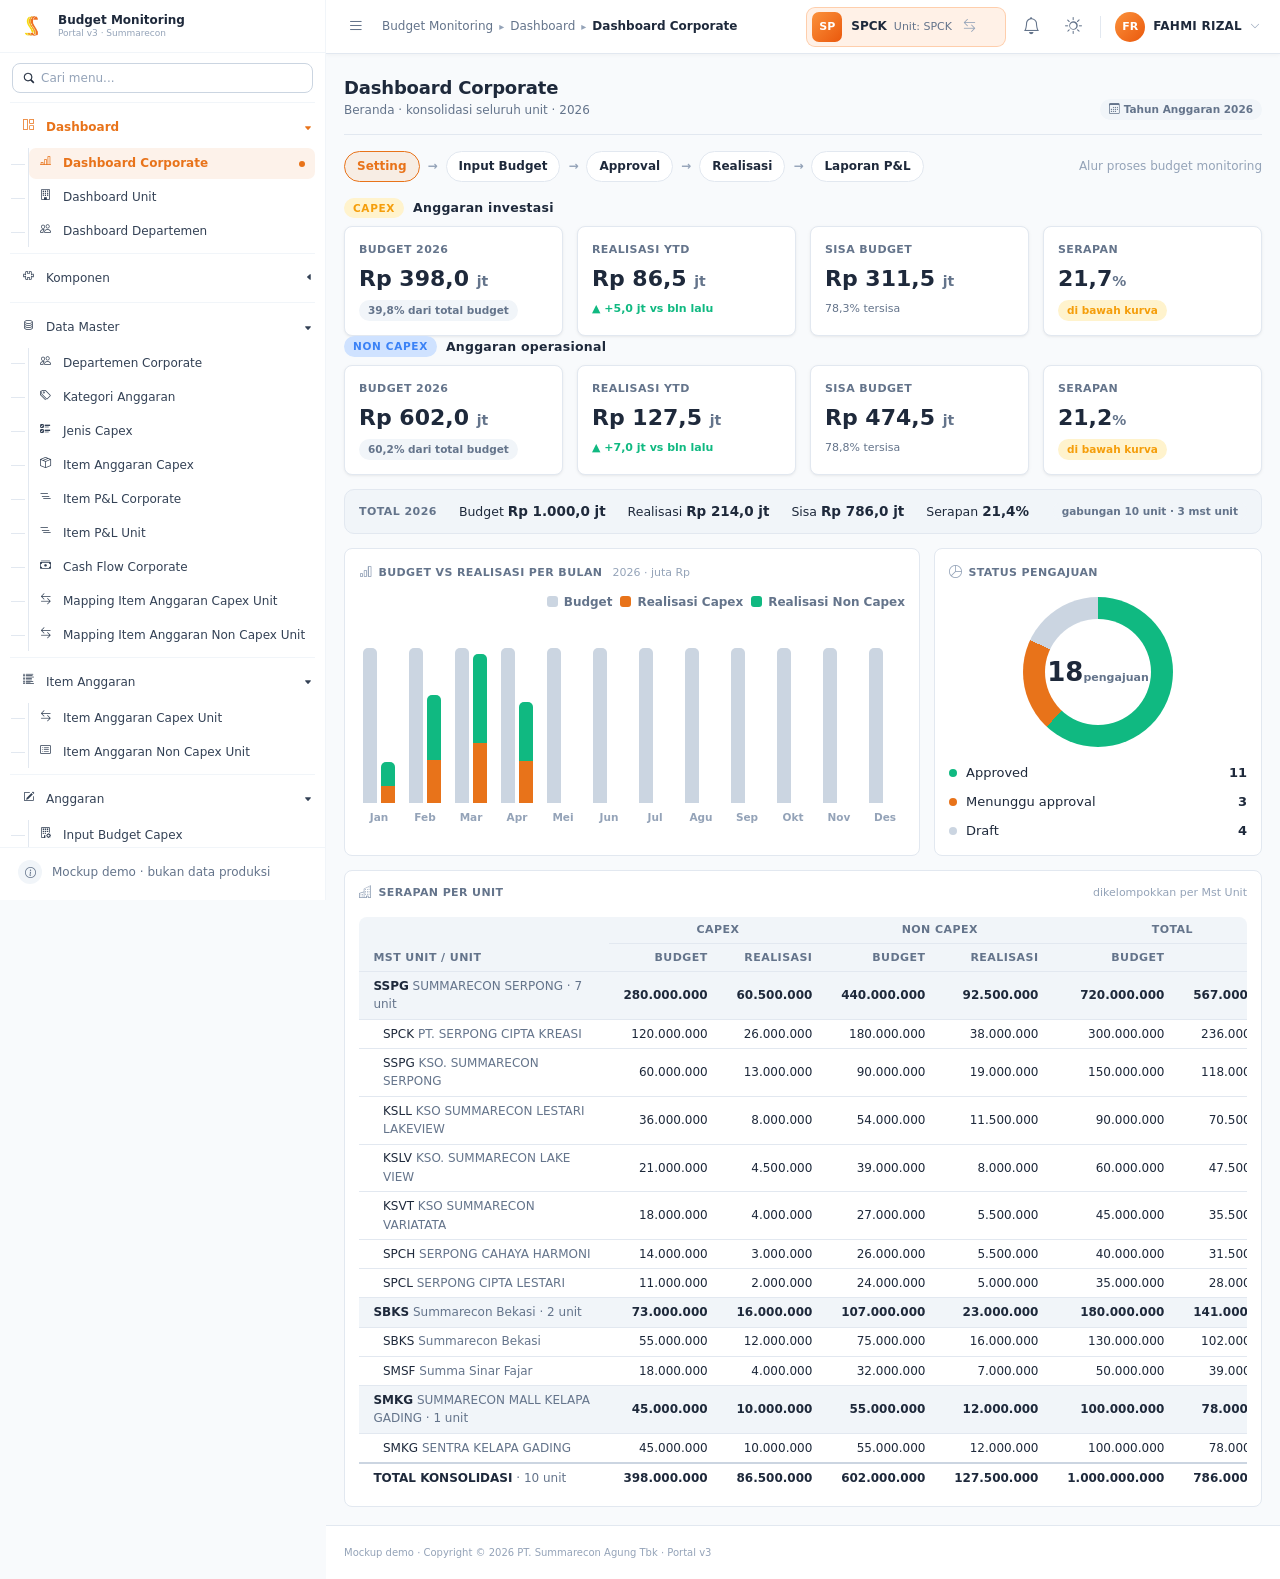
==== index.html @ 16718dda "Dashboard: split budget & realisasi Capex vs Non Capex, hapus kolom Lokasi Ketiga dashboard (Corpora" ====
<!doctype html>
<html lang="id">
<head>
<meta charset="utf-8">
<meta name="viewport" content="width=device-width, initial-scale=1.0">
<meta name="theme-color" content="#E8731A">
<title>Budget Monitoring — Mockup Demo (Portal v3 · Summarecon)</title>
<!-- Design system ASLI Portal v3 (shared-ui-package v2.0.0) — Bootstrap 5 + Bootstrap Icons + Inter, self-hosted -->
<link rel="stylesheet" href="assets/portal-ui/portal-ui.css">
<style>
  /* ============================================================
     CSS khusus mockup — komponen yang TIDAK ada di design system
     (SPA screen-switch, modal form, breadcrumb P&L, dll).
     Semua pakai token shell (t-dash / smra-dash) agar ikut tema light/dark/warm.
     ============================================================ */

  /* SPA screen switching (mockup pakai 1 halaman, DS asli = multi-page) */
  .screen{display:none}
  .screen.active{display:block;animation:mk-fade .22s var(--ease-out)}
  @keyframes mk-fade{from{opacity:0;transform:translateY(4px)}to{opacity:1;transform:none}}
  @media (prefers-reduced-motion:reduce){.screen.active{animation:none}}

  /* scroll container tabel (agar ds-table-head-fixed & overflow-x jalan) */
  .mk-tablewrap{overflow:auto;border-radius:8px}

  /* baris baru di-highlight sesaat setelah +Simpan */
  .mk-row-new{animation:mk-hl 1.6s ease}
  @keyframes mk-hl{0%{background:rgba(232,115,26,.16)}100%{background:transparent}}

  /* kelompok filter di dalam ds-toolbar (label kecil + field) */
  .mk-filter{display:flex;flex-direction:column;gap:3px;min-width:0}
  .mk-filter>label{font-size:10px;font-weight:600;text-transform:uppercase;letter-spacing:.05em;color:var(--t-text-muted)}
  .mk-filter .ds-input{height:34px}
  /* sejajarkan search + filter (label di atas) pada garis bawah + tinggi sama */
  .ds-toolbar{align-items:flex-end}
  .ds-toolbar .ds-toolbar-search .ds-input{height:34px}
  /* form detail (header pengajuan) responsif — jangan overflow, label selalu terlihat */
  .ds-form-stack-4,.ds-form-stack-5{grid-template-columns:repeat(auto-fit,minmax(180px,1fr))}
  /* FIX: DS hardcode `.content-wrapper label{color:#1e293b}` → label tak terbaca saat tema gelap. Paksa ikut --t-text. */
  .content-wrapper.ds-content label{color:var(--t-text)}

  /* combobox searchable (Bulan Realisasi) — dipakai Input Budget & Alokasi */
  .mk-combo{position:relative;min-width:150px}
  .mk-combo-inp{cursor:text}
  .mk-combo-pop{position:fixed;z-index:1200;background:var(--t-surf);border:1px solid var(--t-border-strong);border-radius:8px;box-shadow:var(--shadow-3);padding:4px}
  .mk-combo-opt{padding:6px 10px;border-radius:6px;font-size:12px;color:var(--t-text);cursor:pointer;white-space:nowrap}
  .mk-combo-opt:hover{background:var(--t-surf-2)}
  .mk-combo-opt.sel{color:var(--smra-orange);font-weight:600}
  .mk-combo-opt.bertahap{border-top:1px solid var(--t-border);margin-top:4px;padding-top:8px;color:var(--smra-orange);font-weight:600}
  .mk-combo-opt.dis{color:var(--t-text-faint);cursor:default}
  /* baris detail Bertahap (inline di bawah baris item) */
  .rr-parent>td{background:color-mix(in srgb, var(--t-surf-2) 45%, var(--t-surf))!important;border-top:1px solid var(--t-border)}
  .rr-detail>td{background:var(--t-surf)!important;padding:0}
  .rr-detail-inner{padding:12px 14px 14px 15px;box-shadow:inset 3px 0 0 var(--t-border-strong)}
  .rr-detail-head{display:flex;align-items:center;gap:8px;margin-bottom:8px}
  .rr-detail-head .lbl{font-size:11px;font-weight:700;letter-spacing:.4px;text-transform:uppercase;color:var(--t-text-muted)}
  .rr-detail-head .rr-sum{font-size:12px;color:var(--t-text-muted)}
  .rr-detail-head .rr-sum b{color:var(--t-text);font-variant-numeric:tabular-nums}
  .rr-grid{display:grid;grid-template-columns:repeat(auto-fill,minmax(330px,1fr));gap:8px}
  /* sel bulan: grid tetap (bulan · qty · nilai · hapus) supaya tidak pecah tak beraturan;
     baris ke-2 hanya muncul saat mode "Beberapa jenis…" */
  .rr-cell{display:grid;grid-template-columns:minmax(0,1fr) 52px auto 26px;gap:6px 8px;align-items:center;background:var(--t-surf);border:1px solid var(--t-border);border-radius:8px;padding:7px 9px}
  /* select Jenis per bulan: satu baris penuh di ATAS baris bulan/qty (tanpa label — kolomnya
     sudah bernama Jenis). Warna dibiarkan default supaya seragam dengan select bulan. */
  .rr-cell .rr-jns{grid-column:1 / -1;min-width:0;height:30px;padding:2px 8px;font-size:11.5px}
  .rr-cell .rr-bln{min-width:0;height:32px;padding:2px 8px}
  .rr-cell .rr-qty{height:32px;text-align:right;padding:2px 6px;font-variant-numeric:tabular-nums}
  .rr-cell .rr-nilai{min-width:104px;text-align:right;font-size:12px;color:var(--t-text);font-variant-numeric:tabular-nums;white-space:nowrap}
  .rr-cell .rr-del{width:26px;height:26px;color:var(--t-text-faint);justify-self:end}
  .rr-cell .rr-del:hover{color:var(--t-danger)}

  /* select selebar-isi di toolbar: beri ruang utk caret agar tak menimpa teks */
  .ds-toolbar select.ds-input[style*="width:auto"]{padding-right:32px}

  /* input error state */
  .ds-input.is-error{border-color:var(--t-danger);background:var(--t-danger-bg)}

  /* Breadcrumb pemetaan P&L (L1 › L2 › L3 › L4 · Status) — lebar level dikunci agar sejajar antar baris */
  /* L4 dapat sisa lebar karena namanya paling panjang; teks penuh tetap di tooltip baris */
  .plmap{display:grid;grid-template-columns:186px 164px 146px minmax(0,1fr);font-size:11.5px;line-height:1.3;align-items:center;white-space:nowrap}
  .plmap>span{padding-right:12px;position:relative;overflow:hidden;text-overflow:ellipsis}
  .plmap>span.l1{color:var(--smra-orange);font-weight:700}
  .plmap>span.sep,.plmap>span.st{padding-left:14px}
  .plmap>span.sep::before{content:"\203A";position:absolute;left:2px;color:var(--t-text-faint)}
  .plmap>span.st::before{content:"\B7";position:absolute;left:5px;color:var(--t-text-faint)}
  .plmap .na{color:var(--t-text-faint)}

  /* Pemetaan P&L versi KOMPAK 1 baris (L1 dan L4 saja; rantai penuh di tooltip).
     Dipakai tabel Item Anggaran Non Capex agar 2 kolom pemetaan tidak makan lebar. */
  .plmap2{display:grid;grid-template-columns:138px 9px minmax(0,1fr);column-gap:4px;align-items:baseline;font-size:11.5px;line-height:1.35;white-space:nowrap}
  .plmap2 .l1{color:var(--smra-orange);font-weight:700;overflow:hidden;text-overflow:ellipsis}
  .plmap2 .ar{color:var(--t-text-faint)}
  .plmap2 .l4{display:flex;align-items:baseline;gap:6px;min-width:0}
  .plmap2 .l4 .t{overflow:hidden;text-overflow:ellipsis}
  .plmap2 .ns{flex:0 0 auto;font-size:10px;color:var(--t-text-faint);border:1px solid var(--t-border);border-radius:5px;padding:0 4px}
  .plmap2.plmap2-none{color:var(--t-text-faint);font-style:italic}
  .mk-unmapped{color:var(--t-text-faint);font-style:italic;font-size:11.5px}

  /* Sel 1 baris: potong dengan ellipsis, teks penuh di tooltip (tabel table-layout:fixed) */
  .mk-fixed{table-layout:fixed}
  .mk-1line{display:block;overflow:hidden;text-overflow:ellipsis;white-space:nowrap}

  /* Baris bm_budget_plan yang sudah diganti Addition: redup + dicoret, tidak dijumlahkan */
  .mk-super>td{opacity:.5;text-decoration:line-through;text-decoration-color:var(--t-text-faint)}
  .mk-super>td .ds-badge{text-decoration:none}
  .mk-chk{display:inline-flex;align-items:center;gap:7px;font-size:12px;color:var(--t-text);cursor:pointer}
  .mk-chk input{accent-color:var(--smra-orange);width:14px;height:14px;cursor:pointer}
  .mk-addbadge{display:inline-flex;align-items:center;gap:4px;font-size:10px;font-weight:700;letter-spacing:.03em;
    background:color-mix(in srgb,var(--smra-orange) 16%,transparent);color:var(--smra-orange);
    padding:1px 6px;border-radius:999px;margin-left:6px;vertical-align:middle}

  /* Catatan: pola master–detail (baris induk bisa dibuka) pernah dipakai di layar
     Item Anggaran Capex/Non Capex Unit, lalu DIBATALKAN 2026-08-06 — kd_unit sekarang
     dipilih di header (mengikuti session aktif) dan tabelnya kembali datar. */

  /* ---------- Modal form (mekanisme .open sederhana, tampilan DS) ---------- */
  .mk-ov{position:fixed;inset:0;background:rgba(0,0,0,.45);z-index:var(--z-modal,1000);display:none;align-items:flex-start;justify-content:center;padding:34px 20px;overflow-y:auto;animation:mk-ovf .18s var(--ease-out)}
  .mk-ov.open{display:flex}
  @keyframes mk-ovf{from{opacity:0}to{opacity:1}}
  .mk-modal{background:var(--t-surf);border:1px solid var(--t-border);border-radius:12px;box-shadow:var(--shadow-4);width:100%;max-width:660px;animation:mk-pop .2s var(--ease-out)}
  @keyframes mk-pop{from{opacity:0;transform:translateY(-8px) scale(.99)}to{opacity:1;transform:none}}
  @media (prefers-reduced-motion:reduce){.mk-ov,.mk-modal{animation:none}}
  .mk-modal-h{display:flex;align-items:center;padding:14px 18px;border-bottom:1px solid var(--t-border)}
  .mk-modal-h h3{font-size:15px;font-weight:700;color:var(--t-text);margin:0}
  .mk-modal-x{margin-left:auto;border:none;background:var(--t-surf-2);width:30px;height:30px;border-radius:8px;color:var(--t-text-muted);font-size:14px;cursor:pointer;display:inline-flex;align-items:center;justify-content:center}
  .mk-modal-x:hover{color:var(--t-danger);background:var(--t-danger-bg)}
  .mk-modal-b{padding:18px}
  .mk-modal-f{display:flex;justify-content:flex-end;gap:10px;padding:12px 18px;border-top:1px solid var(--t-border);background:var(--t-surf-2);border-radius:0 0 12px 12px}

  /* panel pemetaan P&L di dalam modal — tint tipis (bukan slab krem), 2 kolom */
  .mk-panel{margin-top:14px;background:color-mix(in srgb, var(--t-surf-2) 45%, var(--t-surf));border:1px solid var(--t-border);border-radius:10px;padding:0 0 13px}
  .mk-panel-t{display:flex;align-items:baseline;gap:8px;flex-wrap:wrap;padding:8px 13px;margin-bottom:10px;border-bottom:1px solid var(--t-border)}
  .mk-panel-t b{font-size:12px;font-weight:700;color:var(--t-text)}
  .mk-panel-t span{font-size:11px;color:var(--t-text-muted);font-weight:400}
  .mk-panel-t .u{font-size:11px;font-weight:700;color:var(--smra-orange)}
  .mk-panel-t .mk-panel-r{margin-left:auto;font-size:11px;font-weight:400;color:var(--t-text-muted);white-space:nowrap}
  .mk-panel-t .mk-panel-r b{color:var(--t-text);font-weight:700}
  .mk-modal-b>.mk-panel:first-child{margin-top:0}
  /* tiap level 1 baris penuh & lebar sama (permintaan user 2026-08-03) */
  .mk-fcol{display:grid;grid-template-columns:minmax(0,1fr);gap:9px;padding:0 13px}
  .mk-fcol>.wide{grid-column:1 / -1}
  /* modal Item Non Capex Unit: 2 panel bersebelahan supaya tidak terlalu tinggi */
  .mk-panels2{display:grid;grid-template-columns:repeat(2,minmax(0,1fr));gap:12px;align-items:start}
  .mk-panels2>.mk-panel{margin-top:0}
  .mk-fcol .ds-input:disabled{opacity:.5;cursor:not-allowed}
  /* pratinjau kombinasi yang terpilih */
  .mk-note{grid-column:1 / -1;font-size:11.5px;line-height:1.5;color:var(--t-text-muted);background:var(--t-surf-2);border:1px solid var(--t-border);border-radius:8px;padding:8px 10px;display:flex;gap:7px;align-items:flex-start}
  .mk-note i{color:var(--smra-orange);margin-top:1px}
  .mk-prev{grid-column:1 / -1;margin-top:2px;padding:7px 10px;border-radius:8px;background:var(--t-surf);border:1px solid var(--t-border);font-size:11.5px;line-height:1.45;color:var(--t-text)}
  .mk-prev .l1{color:var(--smra-orange);font-weight:700}
  .mk-prev .ar,.mk-prev .na{color:var(--t-text-faint)}
  .mk-prev .l4{font-weight:600}
  .mk-prev.none{color:var(--t-text-faint);font-style:italic}

  /* ---------- helper util (token-based, ikut tema) ---------- */
  .mk-r{text-align:right}
  .mk-c{text-align:center}
  .mk-num{font-variant-numeric:tabular-nums}
  .mk-muted{color:var(--t-text-muted)}
  .mk-faint{color:var(--t-text-faint)}
  .mk-eyebrow{font-size:11px;font-weight:700;letter-spacing:.09em;text-transform:uppercase;color:var(--t-text-faint)}
  .mk-code{font-family:var(--font-mono);font-size:12px;color:var(--t-text-muted);background:var(--t-surf-2);padding:1px 6px;border-radius:6px;white-space:nowrap}
  .mk-clickrow{cursor:pointer}
  .mk-selrow>td{background:rgba(232,115,26,.08) !important}
  /* tombol hapus per baris */
  th.mk-aksi{text-align:center}
  td.mk-delcell{text-align:center;white-space:nowrap}
  .mk-del{width:28px;height:28px;color:var(--t-text-muted)}
  .mk-del:hover{color:var(--t-danger) !important;background:var(--t-danger-bg) !important}
  .mk-vpos{color:var(--t-success);font-weight:650}
  .mk-vneg{color:var(--t-danger);font-weight:650}
  .mk-stack{display:flex;flex-direction:column;gap:12px}

  /* section header dengan aksi di kanan (varian ds-section-title) */
  .mk-sec-head{display:flex;align-items:center;gap:10px;flex-wrap:wrap;margin-bottom:14px}
  .mk-sec-head .mk-sec-label{display:flex;align-items:center;gap:6px;font-size:11px;font-weight:600;letter-spacing:.4px;text-transform:uppercase;color:var(--t-text-muted)}
  .mk-sec-head .mk-sec-label > .bi{font-size:13px;color:var(--t-text-faint)}
  .mk-sec-head .mk-sec-meta{font-size:11px;color:var(--t-text-faint)}
  .mk-sec-head .mk-sec-actions{margin-left:auto;display:flex;gap:8px;align-items:center}

  /* KPI grid pakai ds-stat-card */
  .mk-kpis{display:grid;grid-template-columns:repeat(4,1fr);gap:14px}
  /* caption di atas tiap baris KPI (Capex / Non Capex) */
  .mk-kpi-cap{display:flex;align-items:center;gap:9px;margin:0 0 8px;font-size:11px;letter-spacing:.06em;text-transform:uppercase;color:var(--t-text-muted)}
  .mk-kpi-cap .t{font-weight:700;letter-spacing:.02em;text-transform:none;font-size:12.5px;color:var(--t-text)}
  /* strip TOTAL di bawah dua baris KPI */
  .mk-tot-strip{display:flex;flex-wrap:wrap;align-items:center;gap:6px 22px;margin-top:14px;padding:11px 14px;border:1px solid var(--t-border);border-radius:10px;background:var(--t-surf-2);font-size:12.5px}
  .mk-tot-strip .lb{font-weight:700;letter-spacing:.04em;text-transform:uppercase;font-size:11px;color:var(--t-text-muted)}
  .mk-tot-strip .v{font-variant-numeric:tabular-nums}
  .mk-tot-strip .v b{font-size:13.5px}
  .mk-tot-strip .sp{margin-left:auto}
  @media (max-width:1180px){.mk-kpis{grid-template-columns:repeat(2,1fr)}}
  .mk-grid2{display:grid;grid-template-columns:1.6fr 1fr;gap:14px;margin-top:14px}
  @media (max-width:1100px){.mk-grid2{grid-template-columns:1fr}}

  /* proses flow (pill) */
  .mk-flow{display:flex;align-items:center;gap:8px;flex-wrap:wrap;font-size:12px;color:var(--t-text-muted)}
  .mk-flow .n{background:var(--t-surf);border:1px solid var(--t-border);padding:5px 12px;border-radius:999px;font-weight:600;color:var(--t-text)}
  .mk-flow .n.on{background:rgba(232,115,26,.10);border-color:var(--smra-orange);color:var(--smra-orange)}
  .mk-flow .ar{color:var(--t-text-faint);font-weight:800}

  /* bar chart */
  .mk-chart{display:flex;align-items:flex-end;gap:14px;height:200px;padding:10px 4px 0}
  .mk-col{flex:1;display:flex;flex-direction:column;align-items:center;gap:6px;height:100%;justify-content:flex-end}
  .mk-col .stack{display:flex;align-items:flex-end;gap:4px;height:100%;width:100%;justify-content:center}
  .mk-col .b1,.mk-col .rs{width:14px;border-radius:5px 5px 0 0}
  .mk-col .b1{background:var(--t-border-strong)}
  /* batang realisasi = 1 batang bertumpuk: Capex di bawah, Non Capex di atas */
  .mk-col .rs{display:flex;flex-direction:column;justify-content:flex-end;overflow:hidden}
  .mk-col .rs .b2,.mk-col .rs .b3{width:100%;border-radius:0}
  .mk-col .rs .b2{background:var(--smra-orange)}
  .mk-col .rs .b3{background:var(--t-success)}
  .mk-col .xl{font-size:10.5px;color:var(--t-text-faint);font-weight:600}
  .mk-legend{display:flex;gap:18px;align-items:center;font-size:12px;color:var(--t-text-muted);font-weight:600}
  .mk-legend i{width:11px;height:11px;border-radius:3px;display:inline-block;margin-right:6px;vertical-align:-1px}

  /* donut */
  .mk-donut{width:150px;height:150px;border-radius:50%;display:grid;place-items:center;position:relative}
  .mk-donut::after{content:"";position:absolute;inset:22px;background:var(--t-surf);border-radius:50%}
  .mk-donut .dc{position:relative;z-index:1;text-align:center}
  .mk-donut .dc b{font-size:26px;font-weight:800;color:var(--t-text)}
  .mk-donut .dc span{font-size:11px;color:var(--t-text-muted);font-weight:600}
  .mk-dot{width:8px;height:8px;border-radius:50%;display:inline-block}

  /* progress serapan */
  .mk-bar{height:8px;border-radius:6px;background:var(--t-surf-2);overflow:hidden;min-width:90px;flex:1}
  .mk-bar>i{display:block;height:100%;border-radius:6px}
  .mk-barwrap{display:flex;align-items:center;gap:9px}
  .mk-barwrap .pct{font-size:12px;font-weight:700;min-width:44px;text-align:right;font-variant-numeric:tabular-nums}

  /* tabel Laporan P&L (hierarki) */
  .mk-pl{width:100%;border-collapse:collapse;font-size:13px;color:var(--t-text)}
  .mk-pl th{font-size:11px;text-transform:uppercase;letter-spacing:.04em;color:var(--t-text-muted);font-weight:600;padding:9px 14px;border-bottom:2px solid var(--t-border-strong);white-space:nowrap;text-align:left}
  .mk-pl th.mk-r{text-align:right}
  .mk-pl td{padding:8px 14px;border-bottom:1px solid var(--t-border)}
  .mk-pl td.mk-r{text-align:right;font-variant-numeric:tabular-nums}
  .mk-pl tr.lvl1>td{font-weight:800;background:var(--t-surf-2)}
  .mk-pl tr.lvl2>td:first-child{padding-left:30px;font-weight:650}
  .mk-pl tr.lvl3>td:first-child{padding-left:48px;color:var(--t-text-muted)}
  .mk-pl tr.sub>td{font-weight:800;border-top:2px solid var(--t-border-strong);border-bottom:2px solid var(--t-border-strong)}
  .mk-pl tr.grand>td{font-weight:800;background:rgba(232,115,26,.10);color:var(--smra-orange);border-bottom:none}
  .mk-pl tr.rev td{color:var(--t-text-faint)}
  .mk-pl .vpos{color:var(--t-success);font-weight:650}
  .mk-pl .vneg{color:var(--t-danger);font-weight:650}

  /* detail header stats (kartu kontrol) */
  .mk-hstats{margin-left:auto;display:flex;gap:20px;align-items:center;flex-wrap:wrap}
  .mk-hstats .v{font-weight:800;font-variant-numeric:tabular-nums}
</style>
</head>
<body>
<div class="wrapper" id="smra-wrapper">
  <!-- Terapkan tema tersimpan + buka sidebar (demo) sebelum paint -->
  <script>
    (function(){
      var t=localStorage.getItem('smra-theme');
      if(t&&t!=='light'){document.getElementById('smra-wrapper').classList.add(t);document.body.classList.add(t);}
      // demo: mulai dengan sidebar terbuka di desktop
      localStorage.setItem('portal_ui_sidebar_collapsed','0');
    })();
  </script>

  <!-- ============ SIDEBAR (struktur .main-sidebar asli) ============ -->
  <aside class="main-sidebar">
    <a href="#" class="sidebar-brand" onclick="return false">
      <div class="brand-logo-wrap">
        <img src="assets/portal-ui/summarecon.png" alt="Summarecon" style="width:24px;height:24px;object-fit:contain">
      </div>
      <div class="brand-label">
        <div class="brand-name">Budget Monitoring</div>
        <div class="brand-tagline">Portal v3 · Summarecon</div>
      </div>
    </a>

    <div class="sidebar-search">
      <div class="sidebar-search-box">
        <i class="bi bi-search"></i>
        <input type="search" class="sidebar-search-input" id="sidebarSearchInput" placeholder="Cari menu...">
      </div>
    </div>

    <div class="sidebar-nav-wrap">
      <nav>
        <ul class="nav nav-sidebar flex-column" id="sidebarNav">
          <li class="nav-item has-treeview menu-open">
            <a href="#" class="nav-link"><i class="bi bi-grid-1x2 nav-icon"></i><p>Dashboard<i class="right bi bi-caret-left-fill"></i></p></a>
            <ul class="nav nav-treeview">
              <li class="nav-item"><a href="#" class="nav-link active" data-s="dash-mgmt"><i class="bi bi-bar-chart-line nav-icon"></i><p>Dashboard Corporate</p></a></li>
              <li class="nav-item"><a href="#" class="nav-link" data-s="dash-unit"><i class="bi bi-building nav-icon"></i><p>Dashboard Unit</p></a></li>
              <li class="nav-item"><a href="#" class="nav-link" data-s="dash-dept"><i class="bi bi-people nav-icon"></i><p>Dashboard Departemen</p></a></li>
            </ul>
          </li>

          <!-- Komponen sengaja TIDAK menu-open (permintaan user) — grup lain tetap terbuka -->
          <li class="nav-item has-treeview">
            <a href="#" class="nav-link"><i class="bi bi-puzzle nav-icon"></i><p>Komponen<i class="right bi bi-caret-left-fill"></i></p></a>
            <ul class="nav nav-treeview">
              <li class="nav-item"><a href="#" class="nav-link" data-s="master-pl"><i class="bi bi-diagram-3 nav-icon"></i><p>Item P&amp;L Corporate</p></a></li>
              <li class="nav-item"><a href="#" class="nav-link" data-s="master-pl-unit"><i class="bi bi-diagram-3 nav-icon"></i><p>Item P&amp;L Unit</p></a></li>
              <li class="nav-item"><a href="#" class="nav-link" data-s="cf-mst"><i class="bi bi-diagram-2 nav-icon"></i><p>Cash Flow Corporate</p></a></li>
              <li class="nav-item"><a href="#" class="nav-link" data-s="mst-cx-unit"><i class="bi bi-diagram-3 nav-icon"></i><p>Item Capex Unit</p></a></li>
              <li class="nav-item"><a href="#" class="nav-link" data-s="mst-nc-unit"><i class="bi bi-diagram-3 nav-icon"></i><p>Item Non Capex Unit</p></a></li>
            </ul>
          </li>

          <li class="nav-item has-treeview menu-open">
            <a href="#" class="nav-link"><i class="bi bi-database nav-icon"></i><p>Data Master<i class="right bi bi-caret-left-fill"></i></p></a>
            <ul class="nav nav-treeview">
              <li class="nav-item"><a href="#" class="nav-link" data-s="dept"><i class="bi bi-people nav-icon"></i><p>Departemen Corporate</p></a></li>
              <li class="nav-item"><a href="#" class="nav-link" data-s="kategori"><i class="bi bi-tags nav-icon"></i><p>Kategori Anggaran</p></a></li>
              <li class="nav-item"><a href="#" class="nav-link" data-s="jenis"><i class="bi bi-ui-checks nav-icon"></i><p>Jenis Capex</p></a></li>
              <li class="nav-item"><a href="#" class="nav-link" data-s="item-capex"><i class="bi bi-box-seam nav-icon"></i><p>Item Anggaran Capex</p></a></li>
              <li class="nav-item"><a href="#" class="nav-link" data-s="item-pl"><i class="bi bi-list-nested nav-icon"></i><p>Item P&amp;L Corporate</p></a></li>
              <li class="nav-item"><a href="#" class="nav-link" data-s="item-pl-unit"><i class="bi bi-list-nested nav-icon"></i><p>Item P&amp;L Unit</p></a></li>
              <li class="nav-item"><a href="#" class="nav-link" data-s="cf"><i class="bi bi-cash-stack nav-icon"></i><p>Cash Flow Corporate</p></a></li>
              <li class="nav-item"><a href="#" class="nav-link" data-s="map-cx-unit"><i class="bi bi-arrow-left-right nav-icon"></i><p>Mapping Item Anggaran Capex Unit</p></a></li>
              <li class="nav-item"><a href="#" class="nav-link" data-s="map-nc-unit"><i class="bi bi-arrow-left-right nav-icon"></i><p>Mapping Item Anggaran Non Capex Unit</p></a></li>
            </ul>
          </li>

          <li class="nav-item has-treeview menu-open">
            <a href="#" class="nav-link"><i class="bi bi-list-columns-reverse nav-icon"></i><p>Item Anggaran<i class="right bi bi-caret-left-fill"></i></p></a>
            <ul class="nav nav-treeview">
              <li class="nav-item"><a href="#" class="nav-link" data-s="cfx-map"><i class="bi bi-arrow-left-right nav-icon"></i><p>Item Anggaran Capex Unit</p></a></li>
              <li class="nav-item"><a href="#" class="nav-link" data-s="item-noncapex"><i class="bi bi-card-list nav-icon"></i><p>Item Anggaran Non Capex Unit</p></a></li>
            </ul>
          </li>

          <li class="nav-item has-treeview menu-open">
            <a href="#" class="nav-link"><i class="bi bi-pencil-square nav-icon"></i><p>Anggaran<i class="right bi bi-caret-left-fill"></i></p></a>
            <ul class="nav nav-treeview">
              <li class="nav-item"><a href="#" class="nav-link" data-s="input-cx"><i class="bi bi-building-gear nav-icon"></i><p>Input Budget Capex</p></a></li>
              <li class="nav-item"><a href="#" class="nav-link" data-s="input"><i class="bi bi-file-earmark-text nav-icon"></i><p>Input Budget Non Capex</p></a></li>
              <li class="nav-item"><a href="#" class="nav-link" data-s="addition"><i class="bi bi-cash-coin nav-icon"></i><p>Addition Budget</p></a></li>
              <li class="nav-item"><a href="#" class="nav-link" data-s="revisi"><i class="bi bi-pencil-square nav-icon"></i><p>Revisi Budget</p></a></li>
              <li class="nav-item"><a href="#" class="nav-link" data-s="alokasi"><i class="bi bi-diagram-2 nav-icon"></i><p>Alokasi Budget</p></a></li>
              <li class="nav-item"><a href="#" class="nav-link" data-s="approval-alk"><i class="bi bi-check2-circle nav-icon"></i><p>Approval Alokasi Budget</p></a></li>
              <li class="nav-item"><a href="#" class="nav-link" data-s="approval-dept"><i class="bi bi-check2-square nav-icon"></i><p>Approval Budget Departemen</p></a></li>
              <li class="nav-item"><a href="#" class="nav-link" data-s="approval-faunit"><i class="bi bi-check2-square nav-icon"></i><p>Approval Budget Finance Unit</p></a></li>
              <li class="nav-item"><a href="#" class="nav-link" data-s="approval-facorp"><i class="bi bi-check2-square nav-icon"></i><p>Approval Budget Finance CO</p></a></li>
            </ul>
          </li>

          <li class="nav-item has-treeview menu-open">
            <a href="#" class="nav-link"><i class="bi bi-clipboard-check nav-icon"></i><p>Realisasi<i class="right bi bi-caret-left-fill"></i></p></a>
            <ul class="nav nav-treeview">
              <li class="nav-item"><a href="#" class="nav-link" data-s="kartu-budget"><i class="bi bi-card-checklist nav-icon"></i><p>Kartu Kontrol Budget</p></a></li>
              <li class="nav-item"><a href="#" class="nav-link" data-s="kartu-alk"><i class="bi bi-card-list nav-icon"></i><p>Kartu Kontrol Alokasi</p></a></li>
            </ul>
          </li>

          <li class="nav-item has-treeview menu-open">
            <a href="#" class="nav-link"><i class="bi bi-bar-chart nav-icon"></i><p>Laporan<i class="right bi bi-caret-left-fill"></i></p></a>
            <ul class="nav nav-treeview">
              <li class="nav-item"><a href="#" class="nav-link" data-s="pl-unit"><i class="bi bi-file-bar-graph nav-icon"></i><p>P&amp;L per Unit</p></a></li>
              <li class="nav-item"><a href="#" class="nav-link" data-s="pl-lokasi"><i class="bi bi-geo-alt nav-icon"></i><p>P&amp;L per Lokasi</p></a></li>
              <li class="nav-item"><a href="#" class="nav-link" data-s="pl-konsol"><i class="bi bi-collection nav-icon"></i><p>P&amp;L Konsolidasi</p></a></li>
            </ul>
          </li>
        </ul>
      </nav>
    </div>

    <div class="sidebar-bottom">
      <a href="#" class="nav-link" onclick="return false" title="Mockup demo"><i class="bi bi-info-circle nav-icon"></i><p>Mockup demo · bukan data produksi</p></a>
    </div>
  </aside>

  <div id="smra-sidebar-backdrop"></div>

  <div class="content-wrapper-offset">
    <!-- ============ HEADER (struktur .main-header asli) ============ -->
    <nav class="main-header">
      <div class="header-left">
        <button class="btn-icon" id="sidebarToggle" type="button" aria-label="Toggle sidebar"><i class="bi bi-list"></i></button>
        <div class="crumb">
          <a href="#" onclick="return false">Budget Monitoring</a>
          <span class="crumb-sep">▸</span>
          <span id="crumbGrup">Dashboard</span>
          <span class="crumb-sep" id="crumbGrupSep">▸</span>
          <b id="crumbCur">Dashboard Corporate</b>
        </div>
      </div>

      <div class="header-right">
        <a id="unit-pill" class="unit-picker" href="#" onclick="return false" aria-label="Ganti Unit">
          <span class="unit-pill-icon">SP</span>
          <span class="unit-pill-content">
            <span class="unit-pill-title">SPCK</span>
            <span class="unit-pill-subtitle">Unit: SPCK</span>
          </span>
          <span class="unit-pill-switch"><i class="bi bi-arrow-left-right"></i></span>
        </a>

        <button class="btn-icon" id="notifToggle" type="button" aria-label="Notifikasi"><i class="bi bi-bell"></i></button>

        <div class="theme-toggle-wrap">
          <button class="btn-icon" id="themeToggle" type="button" title="Ganti tema" aria-label="Ganti tema"><i class="bi bi-moon-stars" id="themeIcon"></i></button>
          <div class="theme-picker" id="themePicker">
            <button class="theme-option" type="button" data-theme="light"><span class="theme-swatch theme-swatch-light"></span><span>Light</span><i class="bi bi-check2 theme-check"></i></button>
            <button class="theme-option" type="button" data-theme="dark"><span class="theme-swatch theme-swatch-dark"></span><span>Dark</span><i class="bi bi-check2 theme-check"></i></button>
            <button class="theme-option" type="button" data-theme="warm"><span class="theme-swatch theme-swatch-warm"></span><span>Warm</span><i class="bi bi-check2 theme-check"></i></button>
          </div>
        </div>

        <div class="header-divider"></div>

        <div class="user-avatar-wrap" id="userMenuTrigger" role="button" tabindex="0" aria-haspopup="true">
          <div class="user-avatar">FR</div>
          <span class="user-name">Fahmi Rizal</span>
          <i class="bi bi-chevron-down user-caret"></i>
          <div class="user-menu-dropdown" id="userMenuDropdown" hidden>
            <div class="user-menu-header">
              <div class="user-avatar user-avatar-lg">FR</div>
              <div class="user-info"><div class="user-fullname">Fahmi Rizal</div><div class="user-role">SPCK · FA Unit</div></div>
            </div>
            <div class="user-menu-body">
              <a class="user-menu-item" href="#" onclick="return false"><i class="bi bi-person"></i><span>Profil saya</span></a>
              <a class="user-menu-item" href="#" onclick="return false"><i class="bi bi-key"></i><span>Ubah Password</span></a>
              <a class="user-menu-item" href="#" onclick="return false"><i class="bi bi-question-circle"></i><span>Bantuan</span></a>
              <div class="user-menu-divider"></div>
              <a class="user-menu-item danger" href="#" onclick="return false"><i class="bi bi-box-arrow-right"></i><span>Keluar</span></a>
            </div>
          </div>
        </div>
      </div>
    </nav>

    <!-- ============ CONTENT ============ -->
    <div class="content-wrapper ds-content">

      <!-- ================= DASHBOARD MANAGEMENT ================= -->
      <section class="screen active" id="s-dash-mgmt">
        <div class="ds-page-header">
          <div class="ds-page-title">
            <h1>Dashboard Corporate</h1>
            <div class="ds-page-subtitle">Beranda · konsolidasi seluruh unit · 2026</div>
          </div>
          <div class="ds-page-actions">
            <span class="ds-badge ds-badge-neutral"><i class="bi bi-calendar3"></i> Tahun Anggaran 2026</span>
          </div>
        </div>

        <div class="mk-flow" style="margin-bottom:16px">
          <span class="n on">Setting</span><span class="ar">→</span>
          <span class="n">Input Budget</span><span class="ar">→</span>
          <span class="n">Approval</span><span class="ar">→</span>
          <span class="n">Realisasi</span><span class="ar">→</span>
          <span class="n">Laporan P&amp;L</span>
          <span style="margin-left:auto;color:var(--t-text-faint)">Alur proses budget monitoring</span>
        </div>

        <!-- KPI dipecah Capex / Non Capex; nilainya diisi dari MK_UNITS (blok Dashboard di
             script) — jangan diketik tangan. Strip TOTAL di bawah = jumlah kedua baris. -->
          <div class="mk-kpi-cap"><span class="ds-badge ds-badge-warning">Capex</span><span class="t">Anggaran investasi</span></div>
          <div class="mk-kpis">
            <div class="ds-stat-card"><div class="ds-stat-label">Budget 2026</div><div class="ds-stat-value">Rp <span id="kpiCoBudCx">—</span> <span style="font-size:14px;color:var(--t-text-muted)">jt</span></div><div class="ds-stat-delta "><span class="ds-badge ds-badge-neutral" id="kpiCoPorsiCx">—</span></div></div>
            <div class="ds-stat-card"><div class="ds-stat-label">Realisasi YTD</div><div class="ds-stat-value">Rp <span id="kpiCoRealCx">—</span> <span style="font-size:14px;color:var(--t-text-muted)">jt</span></div><div class="ds-stat-delta mk-vpos">▲ +5,0 jt vs bln lalu</div></div>
            <div class="ds-stat-card"><div class="ds-stat-label">Sisa Budget</div><div class="ds-stat-value">Rp <span id="kpiCoSisaCx">—</span> <span style="font-size:14px;color:var(--t-text-muted)">jt</span></div><div class="ds-stat-delta mk-muted"><span id="kpiCoSisaPctCx">—</span> tersisa</div></div>
            <div class="ds-stat-card"><div class="ds-stat-label">Serapan</div><div class="ds-stat-value"><span id="kpiCoPctCx">—</span><span style="font-size:14px;color:var(--t-text-muted)">%</span></div><div class="ds-stat-delta "><span class="ds-badge ds-badge-warning">di bawah kurva</span></div></div>
          </div>

          <div class="mk-kpi-cap"><span class="ds-badge ds-badge-info">Non Capex</span><span class="t">Anggaran operasional</span></div>
          <div class="mk-kpis">
            <div class="ds-stat-card"><div class="ds-stat-label">Budget 2026</div><div class="ds-stat-value">Rp <span id="kpiCoBudNc">—</span> <span style="font-size:14px;color:var(--t-text-muted)">jt</span></div><div class="ds-stat-delta "><span class="ds-badge ds-badge-neutral" id="kpiCoPorsiNc">—</span></div></div>
            <div class="ds-stat-card"><div class="ds-stat-label">Realisasi YTD</div><div class="ds-stat-value">Rp <span id="kpiCoRealNc">—</span> <span style="font-size:14px;color:var(--t-text-muted)">jt</span></div><div class="ds-stat-delta mk-vpos">▲ +7,0 jt vs bln lalu</div></div>
            <div class="ds-stat-card"><div class="ds-stat-label">Sisa Budget</div><div class="ds-stat-value">Rp <span id="kpiCoSisaNc">—</span> <span style="font-size:14px;color:var(--t-text-muted)">jt</span></div><div class="ds-stat-delta mk-muted"><span id="kpiCoSisaPctNc">—</span> tersisa</div></div>
            <div class="ds-stat-card"><div class="ds-stat-label">Serapan</div><div class="ds-stat-value"><span id="kpiCoPctNc">—</span><span style="font-size:14px;color:var(--t-text-muted)">%</span></div><div class="ds-stat-delta "><span class="ds-badge ds-badge-warning">di bawah kurva</span></div></div>
          </div>

          <div class="mk-tot-strip">
            <span class="lb">Total 2026</span>
            <span class="v">Budget <b>Rp <span id="kpiCoBud">—</span> jt</b></span>
            <span class="v">Realisasi <b>Rp <span id="kpiCoReal">—</span> jt</b></span>
            <span class="v">Sisa <b>Rp <span id="kpiCoSisa">—</span> jt</b></span>
            <span class="v">Serapan <b><span id="kpiCoPct">—</span>%</b></span>
            <span class="sp"><span class="ds-badge ds-badge-neutral" id="kpiCoUnit">—</span></span>
          </div>

        <div class="mk-grid2">
          <div class="ds-section">
            <div class="mk-sec-head">
              <span class="mk-sec-label"><i class="bi bi-bar-chart"></i> Budget vs Realisasi per Bulan</span>
              <span class="mk-sec-meta">2026 · juta Rp</span>
              <span class="mk-sec-actions mk-legend"><span><i style="background:var(--t-border-strong)"></i>Budget</span><span><i style="background:var(--smra-orange)"></i>Realisasi Capex</span><span><i style="background:var(--t-success)"></i>Realisasi Non Capex</span></span>
            </div>
            <div class="mk-chart" id="chart1"></div>
          </div>
          <div class="ds-section">
            <div class="mk-sec-head"><span class="mk-sec-label"><i class="bi bi-pie-chart"></i> Status Pengajuan</span></div>
            <div style="display:flex;flex-direction:column;align-items:center;gap:16px">
              <div class="mk-donut" style="background:conic-gradient(var(--t-success) 0 62%,var(--smra-orange) 62% 82%,var(--t-border-strong) 82% 100%)">
                <div class="dc"><b>18</b><span>pengajuan</span></div>
              </div>
              <div style="width:100%;display:flex;flex-direction:column;gap:9px">
                <div style="display:flex;align-items:center;gap:9px;font-size:13px"><span class="mk-dot" style="background:var(--t-success)"></span>Approved <b class="mk-num" style="margin-left:auto">11</b></div>
                <div style="display:flex;align-items:center;gap:9px;font-size:13px"><span class="mk-dot" style="background:var(--smra-orange)"></span>Menunggu approval <b class="mk-num" style="margin-left:auto">3</b></div>
                <div style="display:flex;align-items:center;gap:9px;font-size:13px"><span class="mk-dot" style="background:var(--t-border-strong)"></span>Draft <b class="mk-num" style="margin-left:auto">4</b></div>
              </div>
            </div>
          </div>
        </div>

        <div class="ds-section" style="margin-top:14px">
          <div class="ds-section-title"><i class="bi bi-buildings"></i> Serapan per Unit <span class="ds-section-meta">dikelompokkan per Mst Unit</span></div>
          <div class="mk-tablewrap">
            <!-- Baris digenerate dari MK_UNITS: baris Mst Unit (subtotal) + baris kd_unit di bawahnya -->
            <table class="ds-table ds-table-sm" style="min-width:1080px">
              <thead>
                <tr>
                  <th rowspan="2" style="min-width:250px">Mst Unit / Unit</th>
                  <th colspan="2" class="mk-c">Capex</th>
                  <th colspan="2" class="mk-c">Non Capex</th>
                  <th colspan="2" class="mk-c">Total</th>
                  <th rowspan="2" style="width:180px">Serapan</th>
                </tr>
                <tr>
                  <th class="mk-r">Budget</th><th class="mk-r">Realisasi</th>
                  <th class="mk-r">Budget</th><th class="mk-r">Realisasi</th>
                  <th class="mk-r">Budget</th><th class="mk-r">Sisa</th>
                </tr>
              </thead>
              <tbody id="dcUnitBody"></tbody>
            </table>
          </div>
        </div>
      </section>

      <!-- ================= DASHBOARD UNIT ================= -->
      <section class="screen" id="s-dash-unit">
        <div class="ds-page-header"><div class="ds-page-title"><h1>Dashboard Unit</h1><div class="ds-page-subtitle">Beranda · ringkasan unit aktif — SPCK · 2026</div></div><div class="ds-page-actions"><span class="ds-badge ds-badge-brand"><i class="bi bi-building"></i> Unit SPCK</span></div></div>
          <div class="mk-kpi-cap"><span class="ds-badge ds-badge-warning">Capex</span><span class="t">Anggaran investasi unit</span></div>
          <div class="mk-kpis">
            <div class="ds-stat-card"><div class="ds-stat-label">Budget 2026</div><div class="ds-stat-value">Rp <span id="kpiUBudCx">—</span> <span style="font-size:14px;color:var(--t-text-muted)">jt</span></div><div class="ds-stat-delta "><span class="ds-badge ds-badge-neutral" id="kpiUPorsiCx">—</span></div></div>
            <div class="ds-stat-card"><div class="ds-stat-label">Realisasi YTD</div><div class="ds-stat-value">Rp <span id="kpiURealCx">—</span> <span style="font-size:14px;color:var(--t-text-muted)">jt</span></div><div class="ds-stat-delta mk-vpos">▲ +1,5 jt vs bln lalu</div></div>
            <div class="ds-stat-card"><div class="ds-stat-label">Sisa Budget</div><div class="ds-stat-value">Rp <span id="kpiUSisaCx">—</span> <span style="font-size:14px;color:var(--t-text-muted)">jt</span></div><div class="ds-stat-delta mk-muted"><span id="kpiUSisaPctCx">—</span> tersisa</div></div>
            <div class="ds-stat-card"><div class="ds-stat-label">Serapan</div><div class="ds-stat-value"><span id="kpiUPctCx">—</span><span style="font-size:14px;color:var(--t-text-muted)">%</span></div><div class="ds-stat-delta "><span class="ds-badge ds-badge-warning">di bawah kurva</span></div></div>
          </div>

          <div class="mk-kpi-cap"><span class="ds-badge ds-badge-info">Non Capex</span><span class="t">Anggaran operasional unit</span></div>
          <div class="mk-kpis">
            <div class="ds-stat-card"><div class="ds-stat-label">Budget 2026</div><div class="ds-stat-value">Rp <span id="kpiUBudNc">—</span> <span style="font-size:14px;color:var(--t-text-muted)">jt</span></div><div class="ds-stat-delta "><span class="ds-badge ds-badge-neutral" id="kpiUPorsiNc">—</span></div></div>
            <div class="ds-stat-card"><div class="ds-stat-label">Realisasi YTD</div><div class="ds-stat-value">Rp <span id="kpiURealNc">—</span> <span style="font-size:14px;color:var(--t-text-muted)">jt</span></div><div class="ds-stat-delta mk-vpos">▲ +2,5 jt vs bln lalu</div></div>
            <div class="ds-stat-card"><div class="ds-stat-label">Sisa Budget</div><div class="ds-stat-value">Rp <span id="kpiUSisaNc">—</span> <span style="font-size:14px;color:var(--t-text-muted)">jt</span></div><div class="ds-stat-delta mk-muted"><span id="kpiUSisaPctNc">—</span> tersisa</div></div>
            <div class="ds-stat-card"><div class="ds-stat-label">Serapan</div><div class="ds-stat-value"><span id="kpiUPctNc">—</span><span style="font-size:14px;color:var(--t-text-muted)">%</span></div><div class="ds-stat-delta "><span class="ds-badge ds-badge-warning">di bawah kurva</span></div></div>
          </div>

          <div class="mk-tot-strip">
            <span class="lb">Total Unit 2026</span>
            <span class="v">Budget <b>Rp <span id="kpiUBud">—</span> jt</b></span>
            <span class="v">Realisasi <b>Rp <span id="kpiUReal">—</span> jt</b></span>
            <span class="v">Sisa <b>Rp <span id="kpiUSisa">—</span> jt</b></span>
            <span class="v">Serapan <b><span id="kpiUPct">—</span>%</b></span>
            <span class="sp"><span class="ds-badge ds-badge-neutral" id="kpiUKd">—</span></span>
          </div>
        <div class="ds-section" style="margin-top:14px">
          <div class="mk-sec-head"><span class="mk-sec-label"><i class="bi bi-bar-chart"></i> Budget vs Realisasi per Bulan</span><span class="mk-sec-meta">SPCK · 2026 · juta Rp</span><span class="mk-sec-actions mk-legend"><span><i style="background:var(--t-border-strong)"></i>Budget</span><span><i style="background:var(--smra-orange)"></i>Realisasi Capex</span><span><i style="background:var(--t-success)"></i>Realisasi Non Capex</span></span></div>
          <div class="mk-chart" id="chartU"></div>
        </div>
        <div class="ds-section" style="margin-top:14px">
          <div class="ds-section-title"><i class="bi bi-people"></i> Serapan per Departemen — SPCK</div>
          <!-- Baris digenerate dari MK_DEPT_SPCK (blok Dashboard di script); jumlahnya
               HARUS = budget & realisasi SPCK di KPI atas. Jangan diketik tangan. -->
          <div class="mk-tablewrap"><table class="ds-table ds-table-sm" style="min-width:1040px">
            <thead>
              <tr>
                <th rowspan="2" style="min-width:210px">Departemen</th>
                <th colspan="2" class="mk-c">Capex</th>
                <th colspan="2" class="mk-c">Non Capex</th>
                <th colspan="2" class="mk-c">Total</th>
                <th rowspan="2" style="width:180px">Serapan</th>
              </tr>
              <tr>
                <th class="mk-r">Budget</th><th class="mk-r">Realisasi</th>
                <th class="mk-r">Budget</th><th class="mk-r">Realisasi</th>
                <th class="mk-r">Budget</th><th class="mk-r">Sisa</th>
              </tr>
            </thead>
            <tbody id="duDeptBody"></tbody>
          </table></div>
        </div>
      </section>

      <!-- ================= DASHBOARD DEPARTEMEN ================= -->
      <section class="screen" id="s-dash-dept">
        <div class="ds-page-header"><div class="ds-page-title"><h1>Dashboard Departemen</h1><div class="ds-page-subtitle">Beranda · ringkasan departemen — HR &amp; GA · SPCK · 2026</div></div><div class="ds-page-actions"><span class="ds-badge ds-badge-brand"><i class="bi bi-people"></i> HR &amp; GA</span></div></div>
        <!-- Angka HARUS = baris HR & GA di tabel "Serapan per Departemen" (Dashboard Unit):
             Capex 50,0/10,0 · Non Capex 90,0/20,0 · total 140,0/30,0 jt -->
        <div class="mk-kpi-cap"><span class="ds-badge ds-badge-warning">Capex</span><span class="t">Anggaran investasi departemen</span></div>
        <div class="mk-kpis">
          <div class="ds-stat-card"><div class="ds-stat-label">Budget 2026</div><div class="ds-stat-value">Rp 50,0 <span style="font-size:14px;color:var(--t-text-muted)">jt</span></div><div class="ds-stat-delta"><span class="ds-badge ds-badge-neutral">35,7% dari budget dept</span></div></div>
          <div class="ds-stat-card"><div class="ds-stat-label">Realisasi YTD</div><div class="ds-stat-value">Rp 10,0 <span style="font-size:14px;color:var(--t-text-muted)">jt</span></div><div class="ds-stat-delta mk-vpos">▲ +0,5 jt vs bln lalu</div></div>
          <div class="ds-stat-card"><div class="ds-stat-label">Sisa Budget</div><div class="ds-stat-value">Rp 40,0 <span style="font-size:14px;color:var(--t-text-muted)">jt</span></div><div class="ds-stat-delta mk-muted">80,0% tersisa</div></div>
          <div class="ds-stat-card"><div class="ds-stat-label">Serapan</div><div class="ds-stat-value">20,0<span style="font-size:14px;color:var(--t-text-muted)">%</span></div><div class="ds-stat-delta"><span class="ds-badge ds-badge-success">sesuai kurva</span></div></div>
        </div>

        <div class="mk-kpi-cap" style="margin-top:14px"><span class="ds-badge ds-badge-info">Non Capex</span><span class="t">Anggaran operasional departemen</span></div>
        <div class="mk-kpis">
          <div class="ds-stat-card"><div class="ds-stat-label">Budget 2026</div><div class="ds-stat-value">Rp 90,0 <span style="font-size:14px;color:var(--t-text-muted)">jt</span></div><div class="ds-stat-delta"><span class="ds-badge ds-badge-neutral">64,3% dari budget dept</span></div></div>
          <div class="ds-stat-card"><div class="ds-stat-label">Realisasi YTD</div><div class="ds-stat-value">Rp 20,0 <span style="font-size:14px;color:var(--t-text-muted)">jt</span></div><div class="ds-stat-delta mk-vpos">▲ +1,5 jt vs bln lalu</div></div>
          <div class="ds-stat-card"><div class="ds-stat-label">Sisa Budget</div><div class="ds-stat-value">Rp 70,0 <span style="font-size:14px;color:var(--t-text-muted)">jt</span></div><div class="ds-stat-delta mk-muted">77,8% tersisa</div></div>
          <div class="ds-stat-card"><div class="ds-stat-label">Serapan</div><div class="ds-stat-value">22,2<span style="font-size:14px;color:var(--t-text-muted)">%</span></div><div class="ds-stat-delta"><span class="ds-badge ds-badge-success">sesuai kurva</span></div></div>
        </div>

        <div class="mk-tot-strip">
          <span class="lb">Total Departemen 2026</span>
          <span class="v">Budget <b>Rp 140,0 jt</b></span>
          <span class="v">Realisasi <b>Rp 30,0 jt</b></span>
          <span class="v">Sisa <b>Rp 110,0 jt</b></span>
          <span class="v">Serapan <b>21,4%</b></span>
          <span class="sp"><span class="ds-badge ds-badge-neutral">HR &amp; GA · SPCK</span></span>
        </div>
        <div class="ds-section" style="margin-top:14px">
          <div class="mk-sec-head"><span class="mk-sec-label"><i class="bi bi-bar-chart"></i> Budget vs Realisasi per Bulan</span><span class="mk-sec-meta">HR &amp; GA · 2026 · juta Rp</span><span class="mk-sec-actions mk-legend"><span><i style="background:var(--t-border-strong)"></i>Budget</span><span><i style="background:var(--smra-orange)"></i>Realisasi Capex</span><span><i style="background:var(--t-success)"></i>Realisasi Non Capex</span></span></div>
          <div class="mk-chart" id="chartD"></div>
        </div>
        <div class="ds-section" style="margin-top:14px">
          <div class="ds-section-title"><i class="bi bi-list-ul"></i> Serapan per Item Anggaran — HR &amp; GA</div>
          <!-- Baris digenerate dari MK_ITEM_HRGA (blok Dashboard di script), dikelompokkan
               Capex / Non Capex. Satu item anggaran hanya bisa SALAH SATU jenis, jadi kolom
               angkanya tetap 4 + kolom Jenis (bukan kolom Capex & Non Capex bersebelahan).
               Jumlah tiap grup HARUS = KPI di atas: Capex 50,0/10,0 · Non Capex 90,0/20,0.
               Beban asuransi di sini = porsi HR & GA saja; total unit 75,0 jt ada di
               Kartu Kontrol Budget. -->
          <div class="mk-tablewrap"><table class="ds-table ds-table-sm" style="min-width:840px">
            <thead><tr><th style="min-width:230px">Item Anggaran</th><th style="width:110px">Jenis</th><th class="mk-r">Budget</th><th class="mk-r">Realisasi</th><th class="mk-r">Sisa</th><th style="width:180px">Serapan</th></tr></thead>
            <tbody id="ddItemBody"></tbody>
          </table></div>
        </div>
      </section>

      <!-- ================= DEPARTEMEN CORPORATE (bm_departemen_co) ================= -->
      <section class="screen" id="s-dept">
        <div class="ds-page-header">
          <div class="ds-page-title"><h1>Departemen Corporate</h1><div class="ds-page-subtitle">Data Master · daftar departemen + Segmen (bm_departemen_co)</div></div>
          <div class="ds-page-actions"><button class="ds-btn ds-btn-primary" id="dpAddBtn"><i class="bi bi-plus-lg"></i> Departemen</button></div>
        </div>
        <div class="ds-toolbar">
          <div class="ds-toolbar-search"><input type="search" class="ds-input" id="dpSearch" placeholder="Cari kode / nama departemen…"></div>
        </div>
        <div class="ds-section">
          <div class="ds-section-title"><i class="bi bi-people"></i> Departemen Corporate <span class="ds-section-meta"><b id="dpCount">0</b> departemen</span></div>
          <div class="mk-tablewrap"><table class="ds-table ds-table-sm ds-table-head-fixed" id="dpTable">
            <thead><tr><th style="width:170px">Kode Departemen</th><th>Nama Departemen</th><th style="width:110px">Segmen</th><th style="width:90px">Aktif</th></tr></thead>
            <tbody></tbody>
          </table></div>
        </div>
      </section>

      <!-- ================= KATEGORI ANGGARAN (bm_kategori_anggaran) ================= -->
      <section class="screen" id="s-kategori">
        <div class="ds-page-header">
          <div class="ds-page-title"><h1>Kategori Anggaran</h1><div class="ds-page-subtitle">Data Master · kategori monitoring anggaran (bm_kategori_anggaran)</div></div>
          <div class="ds-page-actions"><button class="ds-btn ds-btn-primary" id="ktAddBtn"><i class="bi bi-plus-lg"></i> Kategori</button></div>
        </div>
        <div class="ds-toolbar">
          <div class="ds-toolbar-search"><input type="search" class="ds-input" id="ktSearch" placeholder="Cari kode / nama kategori…"></div>
        </div>
        <div class="ds-section">
          <div class="ds-section-title"><i class="bi bi-tags"></i> Kategori Anggaran <span class="ds-section-meta"><b id="ktCount">0</b> kategori</span></div>
          <div class="mk-tablewrap"><table class="ds-table ds-table-sm ds-table-head-fixed" id="ktTable">
            <thead><tr><th style="width:200px">Kode Kategori</th><th>Nama Kategori Anggaran</th><th style="width:90px">Aktif</th></tr></thead>
            <tbody></tbody>
          </table></div>
        </div>
      </section>

      <!-- ================= JENIS CAPEX (bm_item_jenis) ================= -->
      <section class="screen" id="s-jenis">
        <div class="ds-page-header">
          <div class="ds-page-title"><h1>Jenis Capex</h1><div class="ds-page-subtitle">Data Master · klasifikasi jenis capex (bm_item_jenis)</div></div>
          <div class="ds-page-actions"><button class="ds-btn ds-btn-primary" id="jnAddBtn"><i class="bi bi-plus-lg"></i> Jenis</button></div>
        </div>
        <div class="ds-toolbar">
          <div class="ds-toolbar-search"><input type="search" class="ds-input" id="jnSearch" placeholder="Cari kode / nama jenis…"></div>
        </div>
        <div class="ds-section">
          <div class="ds-section-title"><i class="bi bi-ui-checks"></i> Jenis Capex <span class="ds-section-meta"><b id="jnCount">0</b> jenis</span></div>
          <div class="mk-tablewrap"><table class="ds-table ds-table-sm ds-table-head-fixed" id="jnTable">
            <thead><tr><th style="width:160px">Kode Jenis</th><th>Nama Jenis Capex</th><th style="width:90px">Aktif</th></tr></thead>
            <tbody></tbody>
          </table></div>
        </div>
      </section>

      <!-- ================= STRUKTUR P&L MANAGEMENT REPORT ================= -->
      <section class="screen" id="s-master-pl">
        <div class="ds-page-header">
          <div class="ds-page-title"><h1>Item P&amp;L Corporate</h1><div class="ds-page-subtitle">Komponen · level penyusun P&amp;L Corporate (L1–L4) — bm_mst_item_pl</div></div>
          <div class="ds-page-actions"><button class="ds-btn ds-btn-primary" id="plmAddBtn"><i class="bi bi-plus-lg"></i> Item P&amp;L</button></div>
        </div>
        <div class="ds-toolbar">
          <div class="ds-toolbar-search"><input type="search" class="ds-input" id="plmSearch" placeholder="Cari nama level…"></div>
          <div class="mk-filter"><label>Level</label><select id="plmLevel" class="ds-input" style="width:150px"><option value="">Semua Level</option><option value="L1">L1</option><option value="L2">L2</option><option value="L3">L3</option><option value="L4">L4</option></select></div>
          <div class="mk-filter"><label>Segmen</label><select id="plmSeg" class="ds-input" style="width:110px"></select></div>
        </div>
        <div class="ds-section">
          <div class="ds-section-title"><i class="bi bi-diagram-3"></i> Komponen Item P&amp;L Corporate <span class="ds-section-meta"><b id="plmCount">0</b> item</span></div>
          <div class="mk-tablewrap"><table class="ds-table ds-table-sm ds-table-head-fixed" id="plmTable"><thead><tr><th style="width:130px">Level</th><th>Nama</th><th style="width:110px">Segmen</th><th style="width:90px">Aktif</th></tr></thead><tbody></tbody></table></div>
        </div>
      </section>

      <!-- ================= ITEM P&L MANAGEMENT REPORT ================= -->
      <section class="screen" id="s-item-pl">
        <div class="ds-page-header">
          <div class="ds-page-title"><h1>Item P&amp;L Corporate</h1><div class="ds-page-subtitle">Data Master · kombinasi Item P&amp;L Corporate (L1 › L4 + Tipe Standard + Tipe Departemen) — bm_item_pl</div></div>
          <div class="ds-page-actions"><button class="ds-btn ds-btn-primary" id="ipAddBtn"><i class="bi bi-plus-lg"></i> Mapping P&amp;L</button></div>
        </div>
        <div class="ds-toolbar">
          <div class="ds-toolbar-search"><input type="search" class="ds-input" id="ipSearch" placeholder="Cari pos P&amp;L / detail…"></div>
          <div class="mk-filter"><label>Pos P&amp;L (L1)</label><select id="ipL1" class="ds-input" style="width:215px"><option value="">Semua</option></select></div>
          <div class="mk-filter"><label>Tipe Standard</label><select id="ipSt" class="ds-input" style="width:150px"><option value="">Semua</option><option>Standard</option><option>Non Standard</option></select></div>
          <div class="mk-filter"><label>Tipe Departemen</label><select id="ipDp" class="ds-input" style="width:160px"><option value="">Semua</option><option>Departemen</option><option>Non Departemen</option></select></div>
          <div class="mk-filter"><label>Segmen</label><select id="ipSeg" class="ds-input" style="width:110px"></select></div>
          <button class="ds-btn ds-btn-ghost" id="ipReset"><i class="bi bi-arrow-counterclockwise"></i> Reset</button>
        </div>
        <div class="ds-section">
          <div class="ds-section-title"><i class="bi bi-list-nested"></i> Item P&amp;L Corporate <span class="ds-section-meta"><b id="ipCount">0</b> mapping</span></div>
          <div class="mk-tablewrap"><table class="ds-table ds-table-sm ds-table-head-fixed" id="ipTable" style="min-width:980px">
            <thead><tr><th style="min-width:620px">Pemetaan P&amp;L <span style="font-weight:400;text-transform:none;letter-spacing:0;color:var(--t-text-faint)">(L1 › L2 › L3 › L4)</span></th><th style="width:140px">Tipe Standard</th><th style="width:150px">Tipe Departemen</th><th style="width:100px">Segmen</th><th style="width:90px">Aktif</th></tr></thead>
            <tbody></tbody>
          </table></div>
        </div>
      </section>

      <!-- ================= STRUKTUR CASH FLOW MANAGEMENT REPORT (bm_mst_cash_flow) ================= -->
      <section class="screen" id="s-cf-mst">
        <div class="ds-page-header">
          <div class="ds-page-title"><h1>Cash Flow Corporate</h1><div class="ds-page-subtitle">Komponen · level penyusun Cash Flow Corporate (L1–L2) — bm_mst_cash_flow</div></div>
          <div class="ds-page-actions"><button class="ds-btn ds-btn-primary" id="cfmAddBtn"><i class="bi bi-plus-lg"></i> Komponen Cash Flow</button></div>
        </div>
        <div class="ds-toolbar">
          <div class="ds-toolbar-search"><input type="search" class="ds-input" id="cfmSearch" placeholder="Cari nama level cash flow…"></div>
          <div class="mk-filter"><label>Level</label><select id="cfmLevel" class="ds-input" style="width:150px"><option value="">Semua Level</option><option value="L1">L1</option><option value="L2">L2</option></select></div>
          <div class="mk-filter"><label>Segmen</label><select id="cfmSeg" class="ds-input" style="width:110px"></select></div>
        </div>
        <div class="ds-section">
          <div class="ds-section-title"><i class="bi bi-diagram-2"></i> Komponen Cash Flow Corporate <span class="ds-section-meta"><b id="cfmCount">0</b> item</span></div>
          <!-- Segmen = kd_grup_bisnis. Unique bm_mst_cash_flow = (kd_cash_flow, kd_grup_bisnis),
               jadi satu kode cash flow boleh dipakai di lebih dari satu segmen. -->
          <div class="mk-tablewrap"><table class="ds-table ds-table-sm ds-table-head-fixed" id="cfmTable"><thead><tr><th style="width:130px">Level</th><th>Nama</th><th style="width:110px">Segmen</th><th style="width:90px">Aktif</th></tr></thead><tbody></tbody></table></div>
        </div>
      </section>

      <!-- ================= CASH FLOW MANAGEMENT REPORT (bm_cash_flow) ================= -->
      <section class="screen" id="s-cf">
        <div class="ds-page-header">
          <div class="ds-page-title"><h1>Cash Flow Corporate</h1><div class="ds-page-subtitle">Data Master · kombinasi Cash Flow Corporate (L1 › L2) — bm_cash_flow</div></div>
          <div class="ds-page-actions"><button class="ds-btn ds-btn-primary" id="cfiAddBtn"><i class="bi bi-plus-lg"></i> Mapping Cash Flow</button></div>
        </div>
        <div class="ds-toolbar">
          <div class="ds-toolbar-search"><input type="search" class="ds-input" id="cfiSearch" placeholder="Cari cash flow…"></div>
          <div class="mk-filter"><label>Cash Flow (L1)</label><select id="cfiL1" class="ds-input" style="width:180px"><option value="">Semua</option></select></div>
          <button class="ds-btn ds-btn-ghost" id="cfiReset"><i class="bi bi-arrow-counterclockwise"></i> Reset</button>
        </div>
        <div class="ds-section">
          <div class="ds-section-title"><i class="bi bi-cash-stack"></i> Cash Flow Corporate <span class="ds-section-meta"><b id="cfiCount">0</b> mapping</span></div>
          <div class="mk-tablewrap"><table class="ds-table ds-table-sm ds-table-head-fixed" id="cfiTable" style="min-width:560px">
            <thead><tr><th style="min-width:480px">Pemetaan Cash Flow <span style="font-weight:400;text-transform:none;letter-spacing:0;color:var(--t-text-faint)">(L1 › L2)</span></th><th style="width:110px">Segmen</th><th style="width:90px">Aktif</th></tr></thead>
            <tbody></tbody>
          </table></div>
        </div>
      </section>

      <!-- ================= MASTER ITEM ANGGARAN ================= -->
      <!-- ================= STRUKTUR P&L UNIT (bm_mst_item_pl_unit) ================= -->
      <section class="screen" id="s-master-pl-unit">
        <div class="ds-page-header">
          <div class="ds-page-title"><h1>Item P&amp;L Unit</h1><div class="ds-page-subtitle">Komponen · level penyusun P&amp;L per unit (bm_mst_item_pl_unit) — pohon tersendiri: istilah operasional unit, bukan turunan Corporate</div></div>
          <div class="ds-page-actions"><button class="ds-btn ds-btn-primary" id="pluAddBtn"><i class="bi bi-plus-lg"></i> Item P&amp;L Unit</button></div>
        </div>
        <div class="ds-toolbar">
          <div class="ds-toolbar-search"><input type="search" class="ds-input" id="pluSearch" placeholder="Cari nama level…"></div>
          <div class="mk-filter"><label>Level</label><select id="pluLevel" class="ds-input" style="width:150px"><option value="">Semua Level</option><option value="L1">L1</option><option value="L2">L2</option><option value="L3">L3</option><option value="L4">L4</option></select></div>
          <div class="mk-filter"><label>Mst Unit</label><select id="pluUnit" class="ds-input" style="width:130px"><option>SSPG</option><option>SBKS</option><option>SMKG</option></select></div>
        </div>
        <div class="ds-section">
          <div class="ds-section-title"><i class="bi bi-diagram-3"></i> Komponen Item P&amp;L Unit <span class="ds-section-meta">Mst Unit aktif: <b id="pluUnitLbl">SSPG</b> · <b id="pluCount">0</b> item</span></div>
          <div class="mk-tablewrap"><table class="ds-table ds-table-sm ds-table-head-fixed" id="pluTable"><thead><tr><th style="width:130px">Level</th><th>Nama</th><th style="width:90px">Aktif</th></tr></thead><tbody></tbody></table></div>
        </div>
      </section>

      <!-- ================= ITEM P&L UNIT (bm_item_pl_unit) ================= -->
      <section class="screen" id="s-item-pl-unit">
        <div class="ds-page-header">
          <div class="ds-page-title"><h1>Item P&amp;L Unit</h1><div class="ds-page-subtitle">Data Master · kombinasi Item P&amp;L per unit (bm_item_pl_unit) — pohon tersendiri (istilah &amp; jenjang beda dari Corporate) + pos lokal tiap unit</div></div>
          <div class="ds-page-actions"><button class="ds-btn ds-btn-primary" id="ipuAddBtn"><i class="bi bi-plus-lg"></i> Mapping P&amp;L Unit</button></div>
        </div>
        <div class="ds-toolbar">
          <div class="ds-toolbar-search"><input type="search" class="ds-input" id="ipuSearch" placeholder="Cari pos P&amp;L / detail…"></div>
          <div class="mk-filter"><label>Pos P&amp;L (L1)</label><select id="ipuL1" class="ds-input" style="width:215px"><option value="">Semua</option></select></div>
          <div class="mk-filter"><label>Tipe Standard</label><select id="ipuSt" class="ds-input" style="width:150px"><option value="">Semua</option><option>Standard</option><option>Non Standard</option></select></div>
          <div class="mk-filter"><label>Tipe Departemen</label><select id="ipuDp" class="ds-input" style="width:160px"><option value="">Semua</option><option>Departemen</option><option>Non Departemen</option></select></div>
          <div class="mk-filter"><label>Mst Unit</label><select id="ipuUnit" class="ds-input" style="width:120px"><option>SSPG</option><option>SBKS</option><option>SMKG</option></select></div>
        </div>
        <div class="ds-section">
          <div class="ds-section-title"><i class="bi bi-list-nested"></i> Item P&amp;L Unit <span class="ds-section-meta">Mst Unit aktif: <b id="ipuUnitLbl">SSPG</b> · <b id="ipuCount">0</b> mapping</span></div>
          <div class="mk-tablewrap"><table class="ds-table ds-table-sm ds-table-head-fixed" id="ipuTable" style="min-width:980px">
            <thead><tr><th style="min-width:620px">Pemetaan P&amp;L <span style="font-weight:400;text-transform:none;letter-spacing:0;color:var(--t-text-faint)">(L1 › L2 › L3 › L4)</span></th><th style="width:140px">Tipe Standard</th><th style="width:150px">Tipe Departemen</th><th style="width:90px">Aktif</th></tr></thead>
            <tbody></tbody>
          </table></div>
        </div>
      </section>

      <!-- ================= ITEM ANGGARAN CAPEX (bm_item_capex) ================= -->
      <section class="screen" id="s-item-capex">
        <div class="ds-page-header">
          <div class="ds-page-title">
            <h1>Item Anggaran Capex</h1>
            <div class="ds-page-subtitle">Data Master · kategori barang capex level Corporate (bm_item_capex) — dipakai Item Anggaran Capex Unit</div>
          </div>
          <div class="ds-page-actions">
            <button class="ds-btn ds-btn-primary" id="icAddBtn"><i class="bi bi-plus-lg"></i> Item Capex</button>
          </div>
        </div>
        <div class="ds-toolbar">
          <div class="ds-toolbar-search"><input type="search" class="ds-input" id="icSearch" placeholder="Cari kategori barang capex…"></div>
        </div>
        <div class="ds-section">
          <div class="ds-section-title"><i class="bi bi-box-seam"></i> Item Anggaran Capex <span class="ds-section-meta"><b id="icCount">0</b> item</span></div>
          <div class="mk-tablewrap">
            <table class="ds-table ds-table-sm ds-table-head-fixed" id="icTable" style="min-width:520px">
              <thead><tr>
                <th style="width:120px">Kode</th>
                <th style="min-width:280px">Nama Item <span style="font-weight:400;text-transform:none;letter-spacing:0;color:var(--t-text-faint)">(Kategori Barang)</span></th>
                <th style="width:90px">Aktif</th>
              </tr></thead>
              <tbody></tbody>
            </table>
          </div>
        </div>
      </section>

      <!-- ================= ITEM ANGGARAN NON CAPEX (bm_item_non_capex) ================= -->
      <section class="screen" id="s-item-noncapex">
        <div class="ds-page-header">
          <div class="ds-page-title">
            <h1>Item Anggaran Non Capex Unit</h1>
            <div class="ds-page-subtitle">Item Anggaran · P&amp;L Unit + No. COA + Cash Flow per unit (bm_item_non_capex_unit_dtl) — mapping ke P&amp;L Corporate dikelola di Data Master</div>
          </div>
          <div class="ds-page-actions">
            <button class="ds-btn ds-btn-secondary" id="ncExport"><i class="bi bi-download"></i> Export</button>
            <button class="ds-btn ds-btn-primary" id="ncAddBtn"><i class="bi bi-pencil-square"></i> Isi Data Unit</button>
          </div>
        </div>
        <div class="ds-toolbar">
          <div class="ds-toolbar-search"><input type="search" class="ds-input" id="ncSearch" placeholder="Cari item / pos P&amp;L / no. COA…"></div>
          <div class="mk-filter"><label>Pos P&amp;L (L1)</label><select id="ncL1" class="ds-input" style="width:220px"><option value="">Semua</option></select></div>
          <!-- Unit = kd_unit dari SESSION AKTIF. Mst unit induknya hanya ditampilkan sebagai
               keterangan, karena item-nya (bm_item_non_capex_unit) memang didefinisikan di
               level mst unit sementara pemetaan yang tampil di tabel milik kd_unit ini. -->
          <div class="mk-filter"><label>Unit (session)</label><select id="ncUnit" class="ds-input" style="width:210px"></select></div>
          <button class="ds-btn ds-btn-ghost" id="ncReset"><i class="bi bi-arrow-counterclockwise"></i> Reset</button>
        </div>
        <div class="ds-section">
          <div class="ds-section-title"><i class="bi bi-card-list"></i> Item Anggaran Non Capex Unit <span class="ds-section-meta">Unit aktif: <b id="ncUnitLbl">SPCK</b> <span class="mk-faint">(Mst Unit <b id="ncMstLbl">SSPG</b>)</span> · <b id="ncCount">0</b> item</span></div>
          <div class="mk-tablewrap">
            <!-- Kolom Pemetaan P&L Unit · No. COA · Cash Flow · Aktif diambil dari
                 bm_item_non_capex_unit_dtl untuk kd_unit yang aktif di header. -->
            <table class="ds-table ds-table-sm ds-table-head-fixed mk-fixed" id="ncTable" style="min-width:1140px">
              <thead><tr>
                <th style="width:86px">Kode</th>
                <th style="width:188px">Nama Item</th>
                <th>Pemetaan P&amp;L Corporate <span style="font-weight:400;text-transform:none;letter-spacing:0;color:var(--t-text-faint)">(L1 › L4)</span></th>
                <th>Pemetaan P&amp;L Unit <span style="font-weight:400;text-transform:none;letter-spacing:0;color:var(--t-text-faint)">(<span id="ncUnitTh">SPCK</span> · L1 › L4)</span></th>
                <th style="width:96px">No. COA</th>
                <th style="width:118px">Cash Flow</th>
                <th style="width:84px">Aktif</th>
              </tr></thead>
              <tbody></tbody>
            </table>
          </div>
        </div>
      </section>



      <!-- ================= STRUKTUR ITEM CAPEX UNIT (bm_mst_item_capex_unit) ================= -->
      <section class="screen" id="s-mst-cx-unit">
        <div class="ds-page-header">
          <div class="ds-page-title"><h1>Item Capex Unit</h1><div class="ds-page-subtitle">Komponen · daftar item capex versi unit, satu level (bm_mst_item_capex_unit)</div></div>
          <div class="ds-page-actions"><button class="ds-btn ds-btn-primary" id="mcxAddBtn"><i class="bi bi-plus-lg"></i> Item Capex Unit</button></div>
        </div>
        <div class="ds-toolbar">
          <div class="ds-toolbar-search"><input type="search" class="ds-input" id="mcxSearch" placeholder="Cari kode / nama item capex unit…"></div>
          <div class="mk-filter"><label>Mst Unit</label><select id="mcxUnit" class="ds-input" style="width:120px"><option>SSPG</option><option>SBKS</option><option>SMKG</option></select></div>
        </div>
        <div class="ds-section">
          <div class="ds-section-title"><i class="bi bi-diagram-3"></i> Komponen Item Capex Unit <span class="ds-section-meta">Mst Unit aktif: <b id="mcxUnitLbl">SSPG</b> · <b id="mcxCount">0</b> item</span></div>
          <div class="mk-tablewrap"><table class="ds-table ds-table-sm ds-table-head-fixed" id="mcxTable" style="min-width:520px">
            <thead><tr><th style="width:170px">Kode</th><th>Nama Item Capex Unit</th><th style="width:90px">Aktif</th></tr></thead>
            <tbody></tbody>
          </table></div>
        </div>
      </section>

      <!-- ================= STRUKTUR ITEM NON CAPEX UNIT (bm_mst_item_non_capex_unit) ================= -->
      <section class="screen" id="s-mst-nc-unit">
        <div class="ds-page-header">
          <div class="ds-page-title"><h1>Item Non Capex Unit</h1><div class="ds-page-subtitle">Komponen · daftar item non-capex versi unit, berjenjang (bm_mst_item_non_capex_unit)</div></div>
          <div class="ds-page-actions"><button class="ds-btn ds-btn-primary" id="mncAddBtn"><i class="bi bi-plus-lg"></i> Item Non Capex Unit</button></div>
        </div>
        <div class="ds-toolbar">
          <div class="ds-toolbar-search"><input type="search" class="ds-input" id="mncSearch" placeholder="Cari kode / nama item non capex unit…"></div>
          <div class="mk-filter"><label>Level</label><select id="mncLevel" class="ds-input" style="width:140px"><option value="">Semua Level</option><option value="1">L1</option><option value="2">L2</option></select></div>
          <div class="mk-filter"><label>Mst Unit</label><select id="mncUnit" class="ds-input" style="width:120px"><option>SSPG</option><option>SBKS</option><option>SMKG</option></select></div>
        </div>
        <div class="ds-section">
          <div class="ds-section-title"><i class="bi bi-diagram-3"></i> Komponen Item Non Capex Unit <span class="ds-section-meta">Mst Unit aktif: <b id="mncUnitLbl">SSPG</b> · <b id="mncCount">0</b> item</span></div>
          <div class="mk-tablewrap"><table class="ds-table ds-table-sm ds-table-head-fixed" id="mncTable" style="min-width:620px">
            <thead><tr><th style="width:90px">Level</th><th style="width:150px">Kode</th><th>Nama Item Non Capex Unit</th><th style="width:90px">Aktif</th></tr></thead>
            <tbody></tbody>
          </table></div>
        </div>
      </section>

      <!-- ================= MAPPING CAPEX UNIT (bm_item_capex_unit) ================= -->
      <section class="screen" id="s-cfx-map">
        <div class="ds-page-header">
          <div class="ds-page-title"><h1>Item Anggaran Capex Unit</h1><div class="ds-page-subtitle">Item Anggaran · Cash Flow per unit (bm_item_capex_unit_dtl) — mapping ke Item Capex Corporate dikelola di Data Master</div></div>
          <div class="ds-page-actions"><button class="ds-btn ds-btn-primary" id="cfxAddBtn"><i class="bi bi-pencil-square"></i> Isi Cash Flow</button></div>
        </div>
        <div class="ds-toolbar">
          <div class="ds-toolbar-search"><input type="search" class="ds-input" id="cfxSearch" placeholder="Cari item capex / cash flow…"></div>
          <!-- Unit = kd_unit dari session aktif; Cash Flow yang tampil milik kd_unit ini
               (bm_item_capex_unit_dtl), sedangkan item-nya milik mst unit induk. -->
          <div class="mk-filter"><label>Unit (session)</label><select id="cfxUnit" class="ds-input" style="width:210px"></select></div>
        </div>
        <div class="ds-section">
          <div class="ds-section-title"><i class="bi bi-arrow-left-right"></i> Item Anggaran Capex Unit <span class="ds-section-meta">Unit aktif: <b id="cfxUnitLbl">SPCK</b> <span class="mk-faint">(Mst Unit <b id="cfxMstLbl">SSPG</b>)</span> · <b id="cfxCount">0</b> item</span></div>
          <!-- Kolom Cash Flow & Aktif diambil dari bm_item_capex_unit_dtl untuk kd_unit di header. -->
          <div class="mk-tablewrap"><table class="ds-table ds-table-sm ds-table-head-fixed" id="cfxTable" style="min-width:820px">
            <thead><tr><th style="width:130px">Kode</th><th style="min-width:240px">Item Capex Unit</th><th style="min-width:190px">Item Capex Corporate</th><th style="min-width:170px">Cash Flow</th><th style="width:90px">Aktif</th></tr></thead>
            <tbody></tbody>
          </table></div>
        </div>
      </section>


      <!-- ================= MAPPING ITEM ANGGARAN CAPEX UNIT (bm_item_capex_unit → kd_item_capex) ================= -->
      <!-- Mapping ke Corporate melekat di MST UNIT: satu mapping dipakai seluruh kd_unit di
           bawahnya. Yang per kd_unit (Cash Flow, fg_aktif) diisi di menu Item Anggaran. -->
      <section class="screen" id="s-map-cx-unit">
        <div class="ds-page-header">
          <div class="ds-page-title"><h1>Mapping Item Anggaran Capex Unit</h1><div class="ds-page-subtitle">Data Master · item capex unit &rarr; Item Anggaran Capex Corporate, per Mst Unit (bm_item_capex_unit.kd_item_capex)</div></div>
          <div class="ds-page-actions"><button class="ds-btn ds-btn-primary" id="mapcxAddBtn"><i class="bi bi-plus-lg"></i> Mapping</button></div>
        </div>
        <div class="ds-toolbar">
          <div class="ds-toolbar-search"><input type="search" class="ds-input" id="mapcxSearch" placeholder="Cari item capex unit / corporate&hellip;"></div>
          <div class="mk-filter"><label>Mst Unit</label><select id="mapcxUnit" class="ds-input" style="width:120px"><option>SSPG</option><option>SBKS</option><option>SMKG</option></select></div>
        </div>
        <div class="ds-section">
          <div class="ds-section-title"><i class="bi bi-arrow-left-right"></i> Mapping Item Anggaran Capex Unit <span class="ds-section-meta">Mst Unit aktif: <b id="mapcxUnitLbl">SSPG</b> &middot; <b id="mapcxCount">0</b> item</span></div>
          <div class="mk-tablewrap"><table class="ds-table ds-table-sm ds-table-head-fixed" id="mapcxTable" style="min-width:760px">
            <thead><tr><th style="width:170px">Kode</th><th style="min-width:260px">Item Capex Unit</th><th style="min-width:230px">Item Anggaran Capex Corporate</th><th style="width:90px">Aktif</th></tr></thead>
            <tbody></tbody>
          </table></div>
        </div>
      </section>

      <!-- ================= MAPPING ITEM ANGGARAN NON CAPEX UNIT (bm_item_non_capex_unit → item_pl_id) ================= -->
      <!-- Sama seperti capex: pemetaan ke Item P&L Corporate di level MST UNIT. Pemetaan
           P&L Unit, No. COA, dan Cash Flow per kd_unit diisi di menu Item Anggaran. -->
      <section class="screen" id="s-map-nc-unit">
        <div class="ds-page-header">
          <div class="ds-page-title"><h1>Mapping Item Anggaran Non Capex Unit</h1><div class="ds-page-subtitle">Data Master · item non capex unit &rarr; Item P&amp;L Corporate, per Mst Unit (bm_item_non_capex_unit.item_pl_id)</div></div>
          <div class="ds-page-actions"><button class="ds-btn ds-btn-primary" id="mapncAddBtn"><i class="bi bi-plus-lg"></i> Mapping</button></div>
        </div>
        <div class="ds-toolbar">
          <div class="ds-toolbar-search"><input type="search" class="ds-input" id="mapncSearch" placeholder="Cari item / pos P&amp;L&hellip;"></div>
          <div class="mk-filter"><label>Mst Unit</label><select id="mapncUnit" class="ds-input" style="width:120px"><option>SSPG</option><option>SBKS</option><option>SMKG</option></select></div>
          <div class="mk-filter"><label>Pos P&amp;L (L1)</label><select id="mapncL1" class="ds-input" style="width:215px"><option value="">Semua</option></select></div>
          <button class="ds-btn ds-btn-ghost" id="mapncReset"><i class="bi bi-arrow-counterclockwise"></i> Reset</button>
        </div>
        <div class="ds-section">
          <div class="ds-section-title"><i class="bi bi-arrow-left-right"></i> Mapping Item Anggaran Non Capex Unit <span class="ds-section-meta">Mst Unit aktif: <b id="mapncUnitLbl">SSPG</b> &middot; <b id="mapncCount">0</b> item</span></div>
          <div class="mk-tablewrap"><table class="ds-table ds-table-sm ds-table-head-fixed mk-fixed" id="mapncTable" style="min-width:1000px">
            <thead><tr>
              <th style="width:86px">Kode</th>
              <th style="width:230px">Nama Item</th>
              <th>Pemetaan P&amp;L Corporate <span style="font-weight:400;text-transform:none;letter-spacing:0;color:var(--t-text-faint)">(L1 &rsaquo; L4)</span></th>
              <th style="width:130px">Tipe Standard</th>
              <th style="width:84px">Aktif</th>
            </tr></thead>
            <tbody></tbody>
          </table></div>
        </div>
      </section>

      <!-- ================= INPUT BUDGET NON CAPEX ================= -->
      <section class="screen" id="s-input">
        <div class="ds-page-header">
          <div class="ds-page-title"><h1>Input Budget Non Capex</h1><div class="ds-page-subtitle">Anggaran · pengajuan anggaran opex/non-capex</div></div>
        </div>
        <div class="mk-flow" style="margin-bottom:14px">
          <span class="n">Draft</span><span class="ar">→</span><span class="n on">Diisi</span><span class="ar">→</span><span class="n">Diajukan</span><span class="ar">→</span><span class="n">Approval berjenjang</span>
        </div>

        <div class="ds-section" style="margin-bottom:14px">
          <div class="mk-sec-head">
            <span class="mk-sec-label"><i class="bi bi-file-earmark-text"></i> Detail Pengajuan — <span id="ibDetNo" style="text-transform:none;letter-spacing:0;color:var(--t-text)">—</span></span>
            <span class="mk-sec-meta" id="ibStatus">Status: Draft</span>
            <span class="mk-sec-actions">
              <button class="ds-btn ds-btn-primary" id="ibNewHdr"><i class="bi bi-plus-lg"></i> Pengajuan Baru</button>
              <button class="ds-btn ds-btn-secondary" id="ibPickBtn"><i class="bi bi-search"></i> Daftar Pengajuan</button>
              <button class="ds-btn ds-btn-secondary" id="ibDraft">Simpan Draft</button>
              <button class="ds-btn ds-btn-secondary" id="ibAjukan">Ajukan <i class="bi bi-arrow-right"></i></button>
            </span>
          </div>
          <div class="ds-form-stack ds-form-stack-4">
            <div><label class="ds-label">No. Pengajuan <span class="mk-faint">(no_budget)</span></label><input class="ds-input" id="ibhNo" readonly></div>
            <div><label class="ds-label">Jenis Pengajuan <span class="mk-faint">(tipe: B/N)</span></label><select class="ds-input" id="ibhJenis"><option>Budget</option><option>Non Budget</option></select></div>
            <div><label class="ds-label">Tahun Pengajuan</label><select class="ds-input" id="ibhThn"><option>2026</option><option>2027</option></select></div>
            <div><label class="ds-label">Departemen <span class="mk-faint">(kd_dept_acc)</span></label><select class="ds-input" id="ibhDept"><option>HR &amp; GA</option><option>Marketing</option><option>Finance &amp; Accounting</option><option>Information Technology</option><option>General Affairs</option></select></div>
          </div>
        </div>

        <div class="ds-section" style="margin-bottom:14px">
          <div class="mk-sec-head"><span class="mk-sec-label"><i class="bi bi-list-ul"></i> Rincian Item</span><span class="mk-sec-meta">1 item × 1 bulan = 1 baris <b>bm_budget_plan</b> (thn + bln) · pilih <b>Bertahap</b> bila tersebar beberapa bulan · <b id="ibKatLabel" style="text-transform:none;letter-spacing:0">—</b></span><span class="mk-sec-actions"><button class="ds-btn ds-btn-primary ds-btn-sm" id="ibAddBtn"><i class="bi bi-plus-lg"></i> Baris</button></span></div>
          <div class="mk-tablewrap"><table class="ds-table ds-table-sm" id="ibTable" style="min-width:960px">
            <thead><tr><th>Item Anggaran</th><th>Nama Item Budget</th><th class="mk-r">Qty</th><th>Satuan</th><th class="mk-r">Harga Satuan</th><th class="mk-r">Total Setahun</th><th style="width:210px">Jenis <span style="font-weight:400;text-transform:none;letter-spacing:0;color:var(--t-text-faint)">(kd_item_jenis)</span></th><th style="width:175px">Bulan Realisasi</th><th>Keterangan</th></tr></thead>
            <tbody></tbody>
            <tfoot><tr><td colspan="5" style="text-align:right;font-weight:700">Total Pengajuan</td><td class="mk-r mk-num" id="ibTotal" style="font-weight:800;font-size:14px;color:var(--smra-orange)">0</td><td></td><td></td><td></td></tr></tfoot>
          </table></div>
        </div>

      </section>

      <!-- ================= INPUT BUDGET CAPEX ================= -->
      <section class="screen" id="s-input-cx">
        <div class="ds-page-header">
          <div class="ds-page-title"><h1>Input Budget Capex</h1><div class="ds-page-subtitle">Anggaran · pengajuan anggaran capex (investasi)</div></div>
        </div>
        <div class="mk-flow" style="margin-bottom:14px">
          <span class="n">Draft</span><span class="ar">→</span><span class="n on">Diisi</span><span class="ar">→</span><span class="n">Diajukan</span><span class="ar">→</span><span class="n">Approval berjenjang</span>
        </div>

        <div class="ds-section" style="margin-bottom:14px">
          <div class="mk-sec-head">
            <span class="mk-sec-label"><i class="bi bi-building-gear"></i> Detail Pengajuan — <span id="cxDetNo" style="text-transform:none;letter-spacing:0;color:var(--t-text)">—</span></span>
            <span class="mk-sec-meta" id="cxStatus">Status: Draft</span>
            <span class="mk-sec-actions">
              <button class="ds-btn ds-btn-primary" id="cxNewHdr"><i class="bi bi-plus-lg"></i> Pengajuan Baru</button>
              <button class="ds-btn ds-btn-secondary" id="cxPickBtn"><i class="bi bi-search"></i> Daftar Pengajuan</button>
              <button class="ds-btn ds-btn-secondary" id="cxDraft">Simpan Draft</button>
              <button class="ds-btn ds-btn-secondary" id="cxAjukan">Ajukan <i class="bi bi-arrow-right"></i></button>
            </span>
          </div>
          <div class="ds-form-stack ds-form-stack-4">
            <div><label class="ds-label">No. Pengajuan <span class="mk-faint">(no_budget)</span></label><input class="ds-input" id="cxhNo" readonly></div>
            <div><label class="ds-label">Jenis Pengajuan <span class="mk-faint">(tipe: B/N)</span></label><select class="ds-input" id="cxhJenis"><option>Budget</option><option>Non Budget</option></select></div>
            <div><label class="ds-label">Tahun Pengajuan</label><select class="ds-input" id="cxhThn"><option>2026</option><option>2027</option></select></div>
            <div><label class="ds-label">Departemen <span class="mk-faint">(kd_dept_acc)</span></label><select class="ds-input" id="cxhDept"><option>HR &amp; GA</option><option>Marketing</option><option>Finance &amp; Accounting</option><option>Information Technology</option><option>General Affairs</option></select></div>
          </div>
        </div>

        <div class="ds-section" style="margin-bottom:14px">
          <div class="mk-sec-head"><span class="mk-sec-label"><i class="bi bi-list-ul"></i> Rincian Item Capex</span><span class="mk-sec-meta">1 item × 1 bulan = 1 baris <b>bm_budget_plan</b> (thn + bln) · pilih <b>Bertahap</b> bila tersebar beberapa bulan · <b id="cxKatLabel" style="text-transform:none;letter-spacing:0">—</b></span><span class="mk-sec-actions"><button class="ds-btn ds-btn-primary ds-btn-sm" id="cxAddBtn"><i class="bi bi-plus-lg"></i> Baris</button></span></div>
          <div class="mk-tablewrap"><table class="ds-table ds-table-sm" id="cxTable" style="min-width:960px">
            <thead><tr><th>Item Capex Unit <span style="font-weight:400;text-transform:none;letter-spacing:0;color:var(--t-text-faint)">(item_capex_unit_id)</span></th><th>Nama Item Budget</th><th class="mk-r">Qty</th><th>Satuan</th><th class="mk-r">Harga Satuan</th><th class="mk-r">Total</th><th style="width:210px">Jenis <span style="font-weight:400;text-transform:none;letter-spacing:0;color:var(--t-text-faint)">(kd_item_jenis)</span></th><th style="width:175px">Bulan Realisasi</th><th>Keterangan</th></tr></thead>
            <tbody></tbody>
            <tfoot><tr><td colspan="5" style="text-align:right;font-weight:700">Total Pengajuan</td><td class="mk-r mk-num" id="cxTotal" style="font-weight:800;font-size:14px;color:var(--smra-orange)">0</td><td></td><td></td><td></td></tr></tfoot>
          </table></div>
        </div>

      </section>



      <!-- ================= ADDITION BUDGET =================
           Skema 2026-08-06: kolom bm_budget_plan.tipe DIHAPUS. Addition = baris BARU
           dengan fg_addition='Y' + ref_addition_budget_plan_id = budget_plan_id baris asli.
           Baris asli tidak diubah & tidak dihapus.
           Dulu bernama "Revisi Budget"; istilah dibetulkan 2026-08-03. Id elemen masih rev*. -->
      <section class="screen" id="s-addition">
        <div class="ds-page-header"><div class="ds-page-title"><h1>Addition Budget</h1><div class="ds-page-subtitle">Anggaran · tambahan harga satuan → baris baru <code>fg_addition='Y'</code> yang menunjuk baris asli lewat <code>ref_addition_budget_plan_id</code> · qty tidak boleh diubah (bm_budget_plan)</div></div></div>
        <div class="ds-section" style="margin-bottom:14px">
          <div class="mk-sec-head">
            <span class="mk-sec-label"><i class="bi bi-cash-coin"></i> Detail Addition — <span id="revDetNo" style="text-transform:none;letter-spacing:0;color:var(--t-text)">—</span></span>
            <span class="mk-sec-meta" id="revStatus">Belum ada pengajuan dipilih</span>
            <span class="mk-sec-actions">
              <button class="ds-btn ds-btn-primary" id="revPickBtn"><i class="bi bi-search"></i> Pilih Pengajuan Budget</button>
              <button class="ds-btn ds-btn-secondary" id="revDraft">Simpan Draft</button>
              <button class="ds-btn ds-btn-secondary" id="revAjukan">Ajukan <i class="bi bi-arrow-right"></i></button>
            </span>
          </div>
          <div class="ds-form-stack ds-form-stack-5">
            <div><label class="ds-label">No. Pengajuan <span class="mk-faint">(no_budget)</span></label><input class="ds-input" id="revhRef" readonly></div>
            <div><label class="ds-label">Rev <span class="mk-faint">(rev)</span></label><input class="ds-input" id="revhRev" readonly></div>
            <div><label class="ds-label">Penanda Baris <span class="mk-faint">(fg_addition)</span></label><input class="ds-input" id="revhJenis" value="Y — Addition" readonly></div>
            <div><label class="ds-label">Tahun</label><input class="ds-input" id="revhThn" readonly></div>
            <div><label class="ds-label">Departemen <span class="mk-faint">(kd_dept_acc)</span></label><input class="ds-input" id="revhDept" readonly></div>
          </div>
        </div>
        <div class="ds-section">
          <div class="mk-sec-head"><span class="mk-sec-label"><i class="bi bi-list-ul"></i> Rincian Addition</span><span class="mk-sec-meta">isi <b>Harga Satuan Addition</b> per item · <b>Qty terkunci</b> (tidak boleh diubah) · tiap baris yang diisi menghasilkan <b>baris baru</b> <code>fg_addition='Y'</code> yang menunjuk <code>budget_plan_id</code> baris asli · tetap butuh approval Departemen → Finance Unit → Finance CO</span></div>
          <div class="mk-tablewrap"><table class="ds-table ds-table-sm" id="revTable" style="min-width:1240px">
            <thead><tr><th style="width:96px">Baris Asli <span style="font-weight:400;text-transform:none;letter-spacing:0;color:var(--t-text-faint)">(id)</span></th><th>Item Anggaran</th><th>Nama</th><th class="mk-r">Qty <span style="font-weight:400;text-transform:none;letter-spacing:0;color:var(--t-text-faint)">(terkunci)</span></th><th class="mk-r">Harga Satuan Awal</th><th class="mk-r" style="width:170px">Harga Satuan Addition</th><th class="mk-r">Total Awal</th><th class="mk-r">Total Addition</th><th class="mk-r">Selisih</th><th>Jenis</th></tr></thead>
            <tbody></tbody>
            <tfoot><tr><td colspan="6" style="text-align:right;font-weight:700">Total</td><td class="mk-r mk-num" id="revTotAwal" style="font-weight:700">0</td><td class="mk-r mk-num" id="revTotRev" style="font-weight:800;color:var(--smra-orange)">0</td><td class="mk-r mk-num" id="revTotSel" style="font-weight:700">0</td><td></td></tr></tfoot>
          </table></div>
        </div>
      </section>

      <!-- ================= REVISI BUDGET (bm_budget_req.rev) =================
           Revisi = pengajuan BARU: no_budget sama, rev+1, status N, detail awal sama.
           Seluruh plan direview — qty MAUPUN harga satuan boleh diubah. -->
      <section class="screen" id="s-revisi">
        <div class="ds-page-header"><div class="ds-page-title"><h1>Revisi Budget</h1><div class="ds-page-subtitle">Anggaran · review seluruh plan (qty &amp; harga satuan boleh diubah) → pengajuan baru dengan no_budget sama, rev+1, status N (bm_budget_req.rev)</div></div></div>
        <div class="ds-section" style="margin-bottom:14px">
          <div class="mk-sec-head">
            <span class="mk-sec-label"><i class="bi bi-pencil-square"></i> Detail Revisi — <span id="rvDetNo" style="text-transform:none;letter-spacing:0;color:var(--t-text)">—</span></span>
            <span class="mk-sec-meta" id="rvStatus">Belum ada pengajuan dipilih</span>
            <span class="mk-sec-actions">
              <button class="ds-btn ds-btn-primary" id="rvPickBtn"><i class="bi bi-search"></i> Pilih Pengajuan (status R)</button>
              <button class="ds-btn ds-btn-secondary" id="rvAddBtn"><i class="bi bi-plus-lg"></i> Baris</button>
              <button class="ds-btn ds-btn-secondary" id="rvDraft">Simpan Draft</button>
              <button class="ds-btn ds-btn-secondary" id="rvAjukan">Ajukan <i class="bi bi-arrow-right"></i></button>
            </span>
          </div>
          <div class="ds-form-stack ds-form-stack-5">
            <div><label class="ds-label">No. Pengajuan <span class="mk-faint">(no_budget — sama)</span></label><input class="ds-input" id="rvhNo" readonly></div>
            <div><label class="ds-label">Rev <span class="mk-faint">(rev)</span></label><input class="ds-input" id="rvhRev" readonly></div>
            <div><label class="ds-label">Status <span class="mk-faint">(status)</span></label><input class="ds-input" id="rvhStatus" readonly></div>
            <div><label class="ds-label">Tahun</label><input class="ds-input" id="rvhThn" readonly></div>
            <div><label class="ds-label">Departemen <span class="mk-faint">(kd_dept_acc)</span></label><input class="ds-input" id="rvhDept" readonly></div>
          </div>
        </div>
        <div class="ds-section">
          <div class="mk-sec-head"><span class="mk-sec-label"><i class="bi bi-list-ul"></i> Rincian Revisi</span><span class="mk-sec-meta"><b>Qty &amp; Harga Satuan boleh diubah</b> (tambah/kurang), baris juga boleh dihapus/ditambah · nilai awal = plan rev sebelumnya · setelah diajukan masuk approval berjenjang lagi</span></div>
          <div class="mk-tablewrap"><table class="ds-table ds-table-sm" id="rvTable" style="min-width:1120px">
            <thead><tr><th>Item Anggaran</th><th>Nama</th><th class="mk-r" style="width:90px">Qty Awal</th><th class="mk-r" style="width:110px">Qty Revisi</th><th class="mk-r">Harga Satuan Awal</th><th class="mk-r" style="width:170px">Harga Satuan Revisi</th><th class="mk-r">Total Awal</th><th class="mk-r">Total Revisi</th><th class="mk-r">Selisih</th><th style="width:60px">Aksi</th></tr></thead>
            <tbody></tbody>
            <tfoot><tr><td colspan="6" style="text-align:right;font-weight:700">Total</td><td class="mk-r mk-num" id="rvTotAwal" style="font-weight:700">0</td><td class="mk-r mk-num" id="rvTotRev" style="font-weight:800;color:var(--smra-orange)">0</td><td class="mk-r mk-num" id="rvTotSel" style="font-weight:700">0</td><td></td></tr></tfoot>
          </table></div>
        </div>
      </section>

      <!-- ================= ALOKASI BUDGET (bm_allocation / bm_budget_allocation) ================= -->
      <section class="screen" id="s-alokasi">
        <div class="ds-page-header"><div class="ds-page-title"><h1>Alokasi Budget</h1><div class="ds-page-subtitle">Anggaran · alokasi Event (bm_allocation / bm_budget_allocation)</div></div></div>
        <div class="ds-section" style="margin-bottom:14px">
          <div class="mk-sec-head">
            <span class="mk-sec-label"><i class="bi bi-diagram-2"></i> Detail Alokasi — <span id="alkDetNo" style="text-transform:none;letter-spacing:0;color:var(--t-text)">—</span></span>
            <span class="mk-sec-meta" id="alkStatus">Status: Draft</span>
            <span class="mk-sec-actions">
              <button class="ds-btn ds-btn-primary" id="alkNewBtn"><i class="bi bi-plus-lg"></i> Alokasi Baru</button>
              <button class="ds-btn ds-btn-secondary" id="alkPickBtn"><i class="bi bi-search"></i> Daftar Alokasi</button>
            </span>
          </div>
          <div class="ds-form-stack" style="margin-bottom:14px">
            <div><label class="ds-label">Nama Alokasi <span class="mk-faint">(nm_allocation)</span></label><input class="ds-input" id="alkhNama" placeholder="mis. Event JFFF 2026"></div>
          </div>
          <div class="ds-form-stack ds-form-stack-4">
            <div><label class="ds-label">No. Alokasi</label><input class="ds-input" id="alkhNo" readonly></div>
            <div><label class="ds-label">Tahun</label><select class="ds-input" id="alkhThn"><option>2026</option><option>2027</option></select></div>
            <div><label class="ds-label">Tipe</label><input class="ds-input" id="alkhTipe" value="Event" readonly></div>
            <div><label class="ds-label">Unit</label><input class="ds-input" id="alkhUnit" value="SPCK" readonly></div>
          </div>
        </div>
        <div class="ds-section">
          <div class="mk-sec-head"><span class="mk-sec-label"><i class="bi bi-list-ul"></i> Rincian Alokasi</span><span class="mk-sec-meta">alokasi per budget plan / bulan</span><span class="mk-sec-actions"><button class="ds-btn ds-btn-primary ds-btn-sm" id="alkAddBtn"><i class="bi bi-plus-lg"></i> Baris</button></span></div>
          <!-- No. Pengajuan Budget = no_budget dari bm_budget_req yang memiliki budget_plan_id
               yang direferensikan (bm_budget_allocation.budget_plan_id → bm_budget_plan → bm_budget_req). -->
          <div class="mk-tablewrap"><table class="ds-table ds-table-sm" id="alkTable" style="min-width:1000px">
            <thead><tr><th>Nama Budget Alokasi</th><th style="width:168px">No. Pengajuan Budget <span style="font-weight:400;text-transform:none;letter-spacing:0;color:var(--t-text-faint)">(no_budget)</span></th><th>Ref Budget Plan <span style="font-weight:400;text-transform:none;letter-spacing:0;color:var(--t-text-faint)">(nm_budget)</span></th><th>Periode</th><th class="mk-r">Qty</th><th>Satuan</th><th class="mk-r">Harga Satuan</th><th class="mk-r">Total</th></tr></thead>
            <tbody></tbody>
            <tfoot><tr><td colspan="7" style="text-align:right;font-weight:700">Total Alokasi</td><td class="mk-r mk-num" id="alkTotal" style="font-weight:800;font-size:14px;color:var(--smra-orange)">0</td></tr></tfoot>
          </table></div>
        </div>
      </section>

      <!-- ================= APPROVAL BUDGET DEPARTEMEN ================= -->
      <section class="screen" id="s-approval-dept">
        <div class="ds-page-header"><div class="ds-page-title"><h1>Approval Budget Departemen</h1><div class="ds-page-subtitle">Anggaran · persetujuan tingkat Departemen</div></div></div>
        <div class="mk-kpis" style="grid-template-columns:repeat(3,1fr);margin-bottom:14px">
          <div class="ds-stat-card"><div class="ds-stat-label">Menunggu approval Anda</div><div class="ds-stat-value" id="ap-dept-wait">0</div><div class="ds-stat-delta mk-muted">sebagai Kepala Departemen</div></div>
          <div class="ds-stat-card"><div class="ds-stat-label">Disetujui bulan ini</div><div class="ds-stat-value" id="ap-dept-done">8</div><div class="ds-stat-delta mk-vpos">tingkat Departemen</div></div>
          <div class="ds-stat-card"><div class="ds-stat-label">Permintaan revisi (R0)</div><div class="ds-stat-value" id="ap-dept-rej">1</div><div class="ds-stat-delta mk-muted">perlu revisi</div></div>
        </div>
        <div class="ds-section">
          <div class="ds-section-title"><i class="bi bi-inbox"></i> Antrian Persetujuan — Departemen</div>
          <div class="mk-tablewrap"><table class="ds-table ds-table-sm" id="ap-dept-table" style="min-width:780px">
            <thead><tr><th>No. Pengajuan</th><th>Unit / Dept</th><th>Jenis</th><th class="mk-r">Nilai</th><th>Status</th><th class="mk-c" style="width:200px">Aksi</th></tr></thead>
            <tbody></tbody>
          </table></div>
        </div>
      </section>

      <!-- ================= APPROVAL BUDGET FINANCE UNIT ================= -->
      <section class="screen" id="s-approval-faunit">
        <div class="ds-page-header"><div class="ds-page-title"><h1>Approval Budget Finance Unit</h1><div class="ds-page-subtitle">Anggaran · persetujuan tingkat Finance Unit</div></div></div>
        <div class="mk-kpis" style="grid-template-columns:repeat(3,1fr);margin-bottom:14px">
          <div class="ds-stat-card"><div class="ds-stat-label">Menunggu approval Anda</div><div class="ds-stat-value" id="ap-faunit-wait">0</div><div class="ds-stat-delta mk-muted">sebagai FA Unit</div></div>
          <div class="ds-stat-card"><div class="ds-stat-label">Disetujui bulan ini</div><div class="ds-stat-value" id="ap-faunit-done">11</div><div class="ds-stat-delta mk-vpos">tingkat Finance Unit</div></div>
          <div class="ds-stat-card"><div class="ds-stat-label">Permintaan revisi (R0)</div><div class="ds-stat-value" id="ap-faunit-rej">2</div><div class="ds-stat-delta mk-muted">perlu revisi</div></div>
        </div>
        <div class="ds-section">
          <div class="ds-section-title"><i class="bi bi-inbox"></i> Antrian Persetujuan — Finance Unit</div>
          <div class="mk-tablewrap"><table class="ds-table ds-table-sm" id="ap-faunit-table" style="min-width:780px">
            <thead><tr><th>No. Pengajuan</th><th>Unit / Dept</th><th>Jenis</th><th class="mk-r">Nilai</th><th>Status</th><th class="mk-c" style="width:200px">Aksi</th></tr></thead>
            <tbody></tbody>
          </table></div>
        </div>
      </section>

      <!-- ================= APPROVAL BUDGET FINANCE CO ================= -->
      <section class="screen" id="s-approval-facorp">
        <div class="ds-page-header"><div class="ds-page-title"><h1>Approval Budget Finance CO</h1><div class="ds-page-subtitle">Anggaran · persetujuan tingkat Finance CO</div></div></div>
        <div class="mk-kpis" style="grid-template-columns:repeat(3,1fr);margin-bottom:14px">
          <div class="ds-stat-card"><div class="ds-stat-label">Menunggu approval Anda</div><div class="ds-stat-value" id="ap-facorp-wait">0</div><div class="ds-stat-delta mk-muted">sebagai FA Corp</div></div>
          <div class="ds-stat-card"><div class="ds-stat-label">Disetujui bulan ini</div><div class="ds-stat-value" id="ap-facorp-done">9</div><div class="ds-stat-delta mk-vpos">tingkat Finance CO</div></div>
          <div class="ds-stat-card"><div class="ds-stat-label">Permintaan revisi (R0)</div><div class="ds-stat-value" id="ap-facorp-rej">1</div><div class="ds-stat-delta mk-muted">perlu revisi</div></div>
        </div>
        <div class="ds-section">
          <div class="ds-section-title"><i class="bi bi-inbox"></i> Antrian Persetujuan — Finance CO</div>
          <div class="mk-tablewrap"><table class="ds-table ds-table-sm" id="ap-facorp-table" style="min-width:780px">
            <thead><tr><th>No. Pengajuan</th><th>Unit / Dept</th><th>Jenis</th><th class="mk-r">Nilai</th><th>Status</th><th class="mk-c" style="width:200px">Aksi</th></tr></thead>
            <tbody></tbody>
          </table></div>
        </div>
      </section>

      <!-- ================= APPROVAL ALOKASI BUDGET ================= -->
      <section class="screen" id="s-approval-alk">
        <div class="ds-page-header"><div class="ds-page-title"><h1>Approval Alokasi Budget</h1><div class="ds-page-subtitle">Anggaran · persetujuan alokasi Event (bm_allocation.status)</div></div></div>
        <div class="mk-kpis" style="grid-template-columns:repeat(3,1fr);margin-bottom:14px">
          <div class="ds-stat-card"><div class="ds-stat-label">Menunggu approval Anda</div><div class="ds-stat-value" id="apalk-wait">0</div><div class="ds-stat-delta mk-muted">alokasi Event</div></div>
          <div class="ds-stat-card"><div class="ds-stat-label">Disetujui bulan ini</div><div class="ds-stat-value" id="apalk-done">5</div><div class="ds-stat-delta mk-vpos">alokasi</div></div>
          <div class="ds-stat-card"><div class="ds-stat-label">Permintaan revisi (R0)</div><div class="ds-stat-value" id="apalk-rej">1</div><div class="ds-stat-delta mk-muted">perlu revisi</div></div>
        </div>
        <div class="ds-section">
          <div class="ds-section-title"><i class="bi bi-inbox"></i> Antrian Persetujuan Alokasi</div>
          <div class="mk-tablewrap"><table class="ds-table ds-table-sm" id="apalk-table" style="min-width:840px">
            <thead><tr><th>No. Alokasi</th><th>Nama Alokasi</th><th>Unit</th><th class="mk-c">Tahun</th><th class="mk-r">Total</th><th>Status</th><th class="mk-c" style="width:200px">Aksi</th></tr></thead>
            <tbody></tbody>
          </table></div>
        </div>
      </section>

      <!-- ================= KARTU KONTROL BUDGET ================= -->
      <section class="screen" id="s-kartu-budget">
        <div class="ds-page-header">
          <div class="ds-page-title"><h1>Kartu Kontrol Budget</h1><div class="ds-page-subtitle">Realisasi · budget (bm_budget_plan) vs pemakaian (bm_budget_usage) per item anggaran</div></div>
        </div>

        <div class="ds-section">
          <div class="mk-sec-head">
            <span class="mk-sec-label"><i class="bi bi-card-checklist"></i> Kartu Kontrol — Beban asuransi</span><span class="mk-sec-meta">SPCK · Tahun 2026</span>
            <span class="mk-sec-actions mk-hstats">
              <span style="text-align:right"><span class="mk-eyebrow">Budget</span><div class="v" id="kbBud">—</div></span>
              <span style="text-align:right"><span class="mk-eyebrow">Realisasi</span><div class="v" style="color:var(--smra-orange)" id="kbReal">—</div></span>
              <span style="text-align:right"><span class="mk-eyebrow">Sisa</span><div class="v" style="color:var(--t-success)" id="kbSisa">—</div></span>
            </span>
          </div>
          <!-- Budget = baris EFEKTIF bm_budget_plan (baris yang tidak diganti Addition).
               Realisasi tiap bulan dijumlahkan SEPANJANG RANTAI ref_addition_budget_plan_id,
               karena bm_budget_usage menempel ke budget_plan_id tertentu — pemakaian yang
               terjadi sebelum Addition tetap tercatat di baris aslinya. -->
          <div class="ds-toolbar" style="margin-bottom:10px">
            <label class="mk-chk"><input type="checkbox" id="kbShowOld"> Tampilkan baris yang diganti Addition</label>
            <span class="mk-faint" style="font-size:11px">baris yang diganti tampil redup &amp; dicoret — tidak ikut dijumlahkan</span>
          </div>
          <div class="mk-tablewrap"><table class="ds-table ds-table-sm" style="min-width:900px">
            <thead><tr><th>Periode <span style="font-weight:400;text-transform:none;letter-spacing:0;color:var(--t-text-faint)">(thn · bln)</span></th><th class="mk-r">Budget</th><th class="mk-r">Realisasi</th><th class="mk-c">Dokumen</th><th>No. Dokumen &amp; Tanggal</th><th class="mk-c">Aplikasi</th><th class="mk-r">Balance</th></tr></thead>
            <tbody id="kbBody"></tbody>
          </table></div>
        </div>
      </section>

      <!-- ================= KARTU KONTROL ALOKASI ================= -->
      <section class="screen" id="s-kartu-alk">
        <div class="ds-page-header">
          <div class="ds-page-title"><h1>Kartu Kontrol Alokasi</h1><div class="ds-page-subtitle">Realisasi · budget vs realisasi alokasi Event</div></div>
        </div>

        <div class="ds-section">
          <div class="mk-sec-head">
            <span class="mk-sec-label"><i class="bi bi-card-list"></i> Kartu Kontrol Alokasi — Event JFFF 2026</span><span class="mk-sec-meta">SPCK · Tahun 2026</span>
            <span class="mk-sec-actions mk-hstats">
              <span style="text-align:right"><span class="mk-eyebrow">Budget</span><div class="v">Rp 450.000.000</div></span>
              <span style="text-align:right"><span class="mk-eyebrow">Realisasi</span><div class="v" style="color:var(--smra-orange)">Rp 120.000.000</div></span>
              <span style="text-align:right"><span class="mk-eyebrow">Sisa</span><div class="v" style="color:var(--t-success)">Rp 330.000.000</div></span>
            </span>
          </div>
          <div class="mk-tablewrap"><table class="ds-table ds-table-sm" style="min-width:820px">
            <thead><tr><th>Periode <span style="font-weight:400;text-transform:none;letter-spacing:0;color:var(--t-text-faint)">(thn · bln)</span></th><th class="mk-r">Budget</th><th class="mk-r">Realisasi</th><th class="mk-c">Dokumen</th><th>No. Dokumen &amp; Tanggal</th><th class="mk-c">Aplikasi</th><th class="mk-r">Balance</th></tr></thead>
            <tbody>
              <tr><td>Jan 2026</td><td class="mk-r mk-num">200.000.000</td><td class="mk-r mk-num">20.000.000</td><td class="mk-c"><span class="ds-badge ds-badge-info">BU</span></td><td class="mk-muted">BU-2026-000118 · 15 Jan 2026 · Dekor &amp; Panggung</td><td class="mk-c mk-muted">Event</td><td class="mk-r mk-num">180.000.000</td></tr>
              <tr><td>Feb 2026</td><td class="mk-r mk-num">150.000.000</td><td class="mk-r mk-num">50.000.000</td><td class="mk-c"><span class="ds-badge ds-badge-info">BE</span></td><td class="mk-muted">BE-2026-000204 · 12 Feb 2026 · Sirkus &amp; Aktivasi</td><td class="mk-c mk-muted">Event</td><td class="mk-r mk-num">280.000.000</td></tr>
              <tr><td>Mar 2026</td><td class="mk-r mk-num">100.000.000</td><td class="mk-r mk-num">50.000.000</td><td class="mk-c"><span class="ds-badge ds-badge-info">FA</span></td><td class="mk-muted">FA-2026-000377 · 20 Mar 2026 · Souvenir Pengunjung</td><td class="mk-c mk-muted">Event</td><td class="mk-r mk-num">330.000.000</td></tr>
            </tbody>
          </table></div>
        </div>
      </section>

      <!-- ================= P&L PER UNIT ================= -->
      <section class="screen" id="s-pl-unit">
        <div class="ds-page-header">
          <div class="ds-page-title"><h1>Laporan P&amp;L per Unit</h1><div class="ds-page-subtitle">Laporan · laba rugi management report</div></div>
          <div class="ds-page-actions"><button class="ds-btn ds-btn-secondary expbtn"><i class="bi bi-file-earmark-excel"></i> Excel</button><button class="ds-btn ds-btn-secondary expbtn"><i class="bi bi-file-earmark-pdf"></i> PDF</button></div>
        </div>
        <div class="ds-toolbar">
          <ul class="ds-tabs"><li><button class="ds-tabs-link is-active" data-s="pl-unit">Per Unit</button></li><li><button class="ds-tabs-link" data-s="pl-lokasi">Per Lokasi</button></li><li><button class="ds-tabs-link" data-s="pl-konsol">Konsolidasi</button></li></ul>
          <div class="ds-toolbar-divider"></div>
          <select class="ds-input" style="width:auto" id="puUnit"></select>
          <select class="ds-input" style="width:auto" id="puPeriod"><option>YTD s/d Apr 2026</option><option>Full Year 2026</option></select>
        </div>
        <div class="ds-section">
          <div class="ds-section-title"><i class="bi bi-file-bar-graph"></i> <span id="puTitle" style="text-transform:none;letter-spacing:0;font-size:11px">Laporan Laba Rugi (P&amp;L) — SPCK</span> <span class="ds-section-meta">Corporate · YTD s/d April 2026 · Rupiah</span></div>
          <div class="mk-tablewrap"><table class="mk-pl">
            <thead><tr><th>Pos P&amp;L</th><th class="mk-r">Budget YTD</th><th class="mk-r">Realisasi YTD</th><th class="mk-r">Variance</th><th class="mk-r">%</th><th class="mk-r">Budget Setahun</th></tr></thead>
            <tbody id="puBody"></tbody>
          </table></div>
        </div>
      </section>

      <!-- ================= P&L PER LOKASI ================= -->
      <section class="screen" id="s-pl-lokasi">
        <div class="ds-page-header">
          <div class="ds-page-title"><h1>Laporan P&amp;L per Lokasi</h1><div class="ds-page-subtitle">Laporan · gabungan per lokasi</div></div>
          <div class="ds-page-actions"><button class="ds-btn ds-btn-secondary expbtn"><i class="bi bi-file-earmark-excel"></i> Excel</button></div>
        </div>
        <div class="ds-toolbar">
          <ul class="ds-tabs"><li><button class="ds-tabs-link" data-s="pl-unit">Per Unit</button></li><li><button class="ds-tabs-link is-active" data-s="pl-lokasi">Per Lokasi</button></li><li><button class="ds-tabs-link" data-s="pl-konsol">Konsolidasi</button></li></ul>
          <div class="ds-toolbar-divider"></div>
          <select class="ds-input" style="width:auto" id="plLok"><option value="Serpong">Lokasi: Serpong</option><option value="Kelapa Gading">Lokasi: Kelapa Gading</option><option value="Bogor">Lokasi: Bogor</option><option value="Makassar">Lokasi: Makassar</option></select>
        </div>
        <div class="ds-section">
          <div class="ds-section-title"><i class="bi bi-geo-alt"></i> <span id="plTitle" style="text-transform:none;letter-spacing:0;font-size:11px">Laporan P&amp;L — Lokasi Serpong</span> <span class="ds-section-meta">Gabungan seluruh unit &amp; dept di lokasi · data demo: 1 lokasi = 1 unit · YTD s/d April 2026</span></div>
          <div class="mk-tablewrap"><table class="mk-pl">
            <thead><tr><th>Pos P&amp;L</th><th class="mk-r">Budget YTD</th><th class="mk-r">Realisasi YTD</th><th class="mk-r">Variance</th><th class="mk-r">Serapan</th></tr></thead>
            <tbody id="plBody"></tbody>
          </table></div>
        </div>
      </section>

      <!-- ================= P&L KONSOLIDASI ================= -->
      <section class="screen" id="s-pl-konsol">
        <div class="ds-page-header">
          <div class="ds-page-title"><h1>Laporan P&amp;L Konsolidasi</h1><div class="ds-page-subtitle">Laporan · console all seluruh unit</div></div>
          <div class="ds-page-actions"><button class="ds-btn ds-btn-secondary expbtn"><i class="bi bi-file-earmark-excel"></i> Excel</button><button class="ds-btn ds-btn-secondary expbtn"><i class="bi bi-file-earmark-pdf"></i> PDF</button></div>
        </div>
        <div class="ds-toolbar">
          <ul class="ds-tabs"><li><button class="ds-tabs-link" data-s="pl-unit">Per Unit</button></li><li><button class="ds-tabs-link" data-s="pl-lokasi">Per Lokasi</button></li><li><button class="ds-tabs-link is-active" data-s="pl-konsol">Konsolidasi</button></li></ul>
          <div class="ds-toolbar-divider"></div>
          <select class="ds-input" style="width:auto"><option>Semua Unit (Console All)</option></select>
          <select class="ds-input" style="width:auto" id="koPeriod"><option>YTD s/d Apr 2026</option><option>Full Year 2026</option></select>
        </div>
        <div class="ds-section">
          <div class="ds-section-title"><i class="bi bi-collection"></i> Laporan P&amp;L Konsolidasi <span class="ds-section-meta">Realisasi YTD s/d April 2026 · seluruh unit · juta Rupiah</span></div>
          <!-- Kolom unit = per kd_mst_unit (3), bukan per kd_unit (10) — supaya tabel tetap
               muat di 1366px. Seluruh isinya digenerate dari hitungSet() di blok Laporan. -->
          <div class="mk-tablewrap"><table class="mk-pl" style="min-width:820px">
            <thead><tr id="koHead"></tr></thead>
            <tbody id="koBody"></tbody>
          </table></div>
        </div>
      </section>

      <!-- ================= PLACEHOLDER (layar lain — Fase 2) ================= -->
      <section class="screen" id="s-placeholder">
        <div class="ds-page-header">
          <div class="ds-page-title">
            <h1 id="phTitle">—</h1>
            <div class="ds-page-subtitle" id="phSub"></div>
          </div>
        </div>
        <div class="ds-section">
          <div class="ds-empty-state">
            <div class="ds-empty-icon"><i class="bi bi-easel2"></i></div>
            <h3>Layar ini sedang disiapkan</h3>
            <p>Tampilan menu ini belum tersedia di mockup.</p>
            <button class="ds-btn ds-btn-secondary" data-s="dash-mgmt"><i class="bi bi-arrow-left"></i> Kembali ke Dashboard</button>
          </div>
        </div>
      </section>

    </div>

    <footer class="main-footer">
      <span>Mockup demo · Copyright © 2026 PT. Summarecon Agung Tbk · Portal v3</span>
    </footer>
  </div>

  <!-- ===== MODALS (di DALAM #smra-wrapper agar token --t-* ikut tema light/dark/warm) ===== -->
  <!-- Modal: Mapping Item Anggaran Capex Unit -->
  <div class="mk-ov" id="mapcxOv">
    <div class="mk-modal" style="max-width:520px">
      <div class="mk-modal-h"><h3>Mapping Item Anggaran Capex Unit</h3><button class="mk-modal-x" data-close title="Tutup"><i class="bi bi-x-lg"></i></button></div>
      <div class="mk-modal-b"><div class="ds-form-stack ds-form-stack-2">
        <div><label class="ds-label">Mst Unit <span class="ds-required">*</span></label><select class="ds-input" id="mapcxfUnit"><option>SSPG</option><option>SBKS</option><option>SMKG</option></select></div>
        <div><label class="ds-label">Status</label><select class="ds-input" id="mapcxfAktif"><option>Aktif</option><option>Non-Aktif</option></select></div>
        <div style="grid-column:1 / -1"><label class="ds-label">Item Capex Unit <span class="ds-required">*</span> <span style="font-weight:400;color:var(--t-text-muted)">(kd_item_capex_unit)</span></label><select class="ds-input" id="mapcxfItemUnit"></select></div>
        <div style="grid-column:1 / -1"><label class="ds-label">Item Anggaran Capex Corporate <span class="ds-required">*</span> <span style="font-weight:400;color:var(--t-text-muted)">(kd_item_capex)</span></label><select class="ds-input" id="mapcxfItem"></select></div>
        <div class="mk-note"><i class="bi bi-info-circle"></i><span>Mapping ini berlaku untuk seluruh unit di bawah Mst Unit terpilih. Cash Flow diisi per unit di menu <b>Item Anggaran &middot; Item Anggaran Capex Unit</b>.</span></div>
      </div></div>
      <div class="mk-modal-f"><button class="ds-btn ds-btn-secondary" data-close>Batal</button><button class="ds-btn ds-btn-primary" id="mapcxfSave"><i class="bi bi-check-lg"></i> Simpan</button></div>
    </div>
  </div>

  <!-- Modal: Mapping Item Anggaran Non Capex Unit -->
  <div class="mk-ov" id="mapncOv">
    <div class="mk-modal" style="max-width:560px">
      <div class="mk-modal-h"><h3>Mapping Item Anggaran Non Capex Unit</h3><button class="mk-modal-x" data-close title="Tutup"><i class="bi bi-x-lg"></i></button></div>
      <div class="mk-modal-b">
        <div class="ds-form-stack ds-form-stack-2" style="margin-bottom:14px">
          <div><label class="ds-label">Mst Unit <span class="ds-required">*</span></label><select class="ds-input" id="mapncfUnit"><option>SSPG</option><option>SBKS</option><option>SMKG</option></select></div>
          <div><label class="ds-label">Status</label><select class="ds-input" id="mapncfAktif"><option>Aktif</option><option>Non-Aktif</option></select></div>
          <div style="grid-column:1 / -1"><label class="ds-label">Item Non Capex Unit <span class="ds-required">*</span> <span style="font-weight:400;color:var(--t-text-muted)">(kd_item_non_capex_unit)</span></label><select class="ds-input" id="mapncfItem"></select></div>
        </div>
        <div class="mk-panel">
          <div class="mk-panel-t"><b>Pemetaan P&amp;L Corporate</b><span>pilihan menyesuaikan level di atasnya</span><span class="mk-panel-r">Tipe Standard: <b id="mapncfStd">—</b></span></div>
          <div class="mk-fcol">
            <div class="wide"><label class="ds-label">Pos P&amp;L (L1) <span class="ds-required">*</span></label><select class="ds-input" id="mapncfL1"></select></div>
            <div><label class="ds-label">L2</label><select class="ds-input" id="mapncfL2"></select></div>
            <div><label class="ds-label">L3</label><select class="ds-input" id="mapncfL3"></select></div>
            <div class="wide"><label class="ds-label">Detail (L4)</label><select class="ds-input" id="mapncfL4"></select></div>
            <div class="mk-prev" id="mapncfPrev">—</div>
          </div>
        </div>
        <div class="mk-note" style="margin-top:12px"><i class="bi bi-info-circle"></i><span>Pemetaan P&amp;L Unit, No. COA, dan Cash Flow diisi per unit di menu <b>Item Anggaran &middot; Item Anggaran Non Capex Unit</b>.</span></div>
      </div>
      <div class="mk-modal-f"><button class="ds-btn ds-btn-secondary" data-close>Batal</button><button class="ds-btn ds-btn-primary" id="mapncfSave"><i class="bi bi-check-lg"></i> Simpan</button></div>
    </div>
  </div>

  <!-- Modal: Tambah Item Anggaran Capex -->
  <div class="mk-ov" id="icOv">
    <div class="mk-modal" style="max-width:470px">
      <div class="mk-modal-h"><h3>Tambah Item Anggaran Capex</h3><button class="mk-modal-x" data-close title="Tutup"><i class="bi bi-x-lg"></i></button></div>
      <div class="mk-modal-b">
        <div class="ds-form-stack ds-form-stack-2">
          <div><label class="ds-label">Nama Item (Kategori Barang) <span class="ds-required">*</span></label><input class="ds-input" id="icfName" placeholder="mis. KENDARAAN"></div>
          <div><label class="ds-label">Status</label><select class="ds-input" id="icfAktif"><option>Aktif</option><option>Non-Aktif</option></select></div>
        </div>
      </div>
      <div class="mk-modal-f"><button class="ds-btn ds-btn-secondary" data-close>Batal</button><button class="ds-btn ds-btn-primary" id="icfSave"><i class="bi bi-check-lg"></i> Simpan</button></div>
    </div>
  </div>

  <!-- Modal: Tambah Item Anggaran Non Capex Unit -->
  <div class="mk-ov" id="ncOv">
    <div class="mk-modal" style="max-width:940px">
      <div class="mk-modal-h"><h3>Isi Data Unit — Item Anggaran Non Capex Unit</h3><button class="mk-modal-x" data-close title="Tutup"><i class="bi bi-x-lg"></i></button></div>
      <div class="mk-modal-b">
        <div class="ds-form-stack" style="display:grid;grid-template-columns:2fr 1fr 1.2fr 1fr;gap:12px">
          <div><label class="ds-label">Item Non Capex Unit <span class="ds-required">*</span></label><select class="ds-input" id="ncfName"></select></div>
          <div><label class="ds-label">No. COA</label><input class="ds-input" id="ncfCoa" placeholder="mis. 6-1305-002"></div>
          <div><label class="ds-label">Cash Flow</label><select class="ds-input" id="ncfCf"></select></div>
          <div><label class="ds-label">Status</label><select class="ds-input" id="ncfAktif"><option>Aktif</option><option>Non-Aktif</option></select></div>
        </div>
        <div class="mk-panels2">
        <div class="mk-panel">
          <div class="mk-panel-t"><b>Pemetaan P&amp;L Corporate</b><span>dari Data Master &middot; Mapping Item Anggaran Non Capex Unit</span><span class="mk-panel-r">Tipe Standard: <b id="ncfStd">—</b></span></div>
          <div class="mk-fcol">
            <div class="mk-note"><i class="bi bi-lock"></i><span>Pemetaan ke P&amp;L Corporate dikelola di <b>Data Master &middot; Mapping Item Anggaran Non Capex Unit</b>, tidak diubah dari layar ini.</span></div>
            <div class="mk-prev" id="ncfPrev">—</div>
          </div>
        </div>
        <div class="mk-panel">
          <div class="mk-panel-t"><b>Pemetaan P&amp;L Unit</b><span>opsional · terisi otomatis dari pemetaan di atas</span><span class="mk-panel-r"><span class="u" id="ncfuUnit">SPCK</span> · Tipe Standard: <b id="ncfuStd">—</b></span></div>
          <div class="mk-fcol">
            <div class="wide"><label class="ds-label">Pos P&amp;L Unit (L1)</label><select class="ds-input" id="ncfuL1"></select></div>
            <div><label class="ds-label">L2</label><select class="ds-input" id="ncfuL2"></select></div>
            <div><label class="ds-label">L3</label><select class="ds-input" id="ncfuL3"></select></div>
            <div class="wide"><label class="ds-label">Detail (L4)</label><select class="ds-input" id="ncfuL4"></select></div>
            <div class="mk-prev" id="ncfuPrev">—</div>
          </div>
        </div>
        </div>
      </div>
      <div class="mk-modal-f"><button class="ds-btn ds-btn-secondary" data-close>Batal</button><button class="ds-btn ds-btn-primary" id="ncfSave"><i class="bi bi-check-lg"></i> Simpan</button></div>
    </div>
  </div>

  <!-- Modal: Tambah Komponen Item P&L -->
  <div class="mk-ov" id="mplOv">
    <div class="mk-modal" style="max-width:470px">
      <div class="mk-modal-h"><h3>Tambah Komponen Item P&amp;L</h3><button class="mk-modal-x" data-close title="Tutup"><i class="bi bi-x-lg"></i></button></div>
      <div class="mk-modal-b"><div class="ds-form-stack ds-form-stack-2">
        <div><label class="ds-label">Level <span class="ds-required">*</span></label><select class="ds-input" id="pfLevel"><option value="L1">L1</option><option value="L2">L2</option><option value="L3">L3</option><option value="L4">L4</option></select></div>
        <div><label class="ds-label">Segmen Bisnis</label><select class="ds-input" id="pfSeg"></select></div>
        <div style="grid-column:1 / -1"><label class="ds-label">Nama <span class="ds-required">*</span></label><input class="ds-input" id="pfName" placeholder="mis. Beban pemasaran digital"></div>
        <div><label class="ds-label">Status</label><select class="ds-input" id="pfAktif"><option>Aktif</option><option>Non-Aktif</option></select></div>
      </div></div>
      <div class="mk-modal-f"><button class="ds-btn ds-btn-secondary" data-close>Batal</button><button class="ds-btn ds-btn-primary" id="pfSave"><i class="bi bi-check-lg"></i> Simpan</button></div>
    </div>
  </div>

  <!-- Modal: Tambah Mapping Item P&L -->
  <div class="mk-ov" id="ipOv">
    <div class="mk-modal" style="max-width:470px">
      <div class="mk-modal-h"><h3>Tambah Mapping Item P&amp;L</h3><button class="mk-modal-x" data-close title="Tutup"><i class="bi bi-x-lg"></i></button></div>
      <div class="mk-modal-b">
        <div class="ds-form-stack" style="margin-bottom:14px"><div><label class="ds-label">Segmen Bisnis</label><select class="ds-input" id="ipfSeg"></select></div></div>
        <div class="mk-panel">
          <div class="mk-panel-t"><b>Pemetaan P&amp;L Corporate</b><span>kombinasi L1 › L2 › L3 › L4 · Tipe Standard · Tipe Departemen</span></div>
          <div class="mk-fcol">
            <div class="wide"><label class="ds-label">Pos P&amp;L (L1) <span class="ds-required">*</span></label><select class="ds-input" id="ipfL1"></select></div>
            <div><label class="ds-label">L2</label><select class="ds-input" id="ipfL2"></select></div>
            <div><label class="ds-label">L3</label><select class="ds-input" id="ipfL3"></select></div>
            <div class="wide"><label class="ds-label">Detail (L4)</label><select class="ds-input" id="ipfL4"></select></div>
            <div><label class="ds-label">Tipe Standard</label><select class="ds-input" id="ipfSt"><option>Standard</option><option>Non Standard</option></select></div>
            <div><label class="ds-label">Tipe Departemen</label><select class="ds-input" id="ipfDp"><option>Departemen</option><option>Non Departemen</option></select></div>
          </div>
        </div>
      </div>
      <div class="mk-modal-f"><button class="ds-btn ds-btn-secondary" data-close>Batal</button><button class="ds-btn ds-btn-primary" id="ipfSave"><i class="bi bi-check-lg"></i> Simpan</button></div>
    </div>
  </div>

  <!-- Modal: Tambah Baris Item (Input Budget Non Capex) -->
  <div class="mk-ov" id="ibAddOv">
    <div class="mk-modal">
      <div class="mk-modal-h"><h3>Tambah Baris Item</h3><button class="mk-modal-x" data-close title="Tutup"><i class="bi bi-x-lg"></i></button></div>
      <div class="mk-modal-b">
        <div class="ds-form-stack" style="margin-bottom:14px"><div><label class="ds-label">Item Anggaran <span class="ds-required">*</span></label><select class="ds-input" id="ibItem"></select></div></div>
        <div class="ds-form-stack" style="margin-bottom:14px"><div><label class="ds-label">Nama Item Budget</label><input class="ds-input" id="ibKet" placeholder="mis. Asuransi Gedung Kantor SPCK"></div></div>
        <div class="ds-form-stack ds-form-stack-3">
          <div><label class="ds-label">Qty</label><input class="ds-input" id="ibQty" type="number" min="0" value="12"></div>
          <div><label class="ds-label">Satuan</label><select class="ds-input" id="ibSat"><option>Bulan</option><option>Unit</option><option>Paket</option><option>Hari</option><option>Orang</option></select></div>
          <div><label class="ds-label">Jenis</label><select class="ds-input" id="ibJns"></select></div>
        </div>
        <div class="ds-form-stack ds-form-stack-2" style="margin-top:14px">
          <div><label class="ds-label">Harga Satuan (Rp)</label><input class="ds-input" id="ibHarga" type="number" min="0" value="0"></div>
          <div><label class="ds-label">Keterangan</label><input class="ds-input" id="ibKetr" placeholder="Keterangan item (opsional)"></div>
        </div>
        <div class="ds-form-stack" style="margin-top:14px"><div><label class="ds-label">Total Setahun</label><input class="ds-input" id="ibTot" readonly style="font-weight:700"></div></div>
      </div>
      <div class="mk-modal-f"><button class="ds-btn ds-btn-secondary" data-close>Batal</button><button class="ds-btn ds-btn-primary" id="ibSave"><i class="bi bi-plus-lg"></i> Tambah</button></div>
    </div>
  </div>

  <!-- Modal: Daftar Pengajuan Budget -->
  <div class="mk-ov" id="ibSubsOv">
    <div class="mk-modal" style="max-width:820px">
      <div class="mk-modal-h"><h3>Daftar Pengajuan Budget</h3><button class="mk-modal-x" data-close title="Tutup"><i class="bi bi-x-lg"></i></button></div>
      <div class="mk-modal-b">
        <div style="display:flex;gap:12px;align-items:flex-end;margin-bottom:14px">
          <div style="flex:1"><label class="ds-label">Cari</label><input id="ibSubSearch" class="ds-input" placeholder="Cari no. pengajuan / kategori / dept…"></div>
          <button class="ds-btn ds-btn-primary" id="ibNewBtn"><i class="bi bi-plus-lg"></i> Pengajuan Baru</button>
        </div>
        <div class="mk-tablewrap"><table class="ds-table ds-table-sm" id="ibSubs" style="min-width:720px">
          <thead><tr><th>No. Pengajuan</th><th class="mk-c" style="width:70px">Rev</th><th>Kategori Anggaran</th><th>Dept</th><th class="mk-c">Tahun</th><th class="mk-r">Total Pengajuan</th><th class="mk-c">Status</th></tr></thead>
          <tbody></tbody>
        </table></div>
      </div>
    </div>
  </div>

  <!-- Modal: Tambah Baris Item (Input Budget Capex) -->
  <div class="mk-ov" id="cxAddOv">
    <div class="mk-modal">
      <div class="mk-modal-h"><h3>Tambah Baris Item Capex</h3><button class="mk-modal-x" data-close title="Tutup"><i class="bi bi-x-lg"></i></button></div>
      <div class="mk-modal-b">
        <div class="ds-form-stack" style="margin-bottom:14px"><div><label class="ds-label">Item Anggaran (Kategori Barang) <span class="ds-required">*</span></label><select class="ds-input" id="cxItem"></select></div></div>
        <div class="ds-form-stack" style="margin-bottom:14px"><div><label class="ds-label">Nama Item Budget</label><input class="ds-input" id="cxKet" placeholder="mis. Mobil Operasional Toyota Innova"></div></div>
        <div class="ds-form-stack ds-form-stack-3">
          <div><label class="ds-label">Qty</label><input class="ds-input" id="cxQty" type="number" min="0" value="1"></div>
          <div><label class="ds-label">Satuan</label><select class="ds-input" id="cxSat"><option>Unit</option><option>Paket</option><option>Set</option><option>Lot</option></select></div>
          <div><label class="ds-label">Jenis</label><select class="ds-input" id="cxJns"></select></div>
        </div>
        <div class="ds-form-stack ds-form-stack-2" style="margin-top:14px">
          <div><label class="ds-label">Harga Satuan (Rp)</label><input class="ds-input" id="cxHarga" type="number" min="0" value="0"></div>
          <div><label class="ds-label">Keterangan</label><input class="ds-input" id="cxKetr" placeholder="Keterangan item (opsional)"></div>
        </div>
        <div class="ds-form-stack" style="margin-top:14px"><div><label class="ds-label">Total</label><input class="ds-input" id="cxTot" readonly style="font-weight:700"></div></div>
      </div>
      <div class="mk-modal-f"><button class="ds-btn ds-btn-secondary" data-close>Batal</button><button class="ds-btn ds-btn-primary" id="cxSave"><i class="bi bi-plus-lg"></i> Tambah</button></div>
    </div>
  </div>

  <!-- Modal: Daftar Pengajuan Capex -->
  <div class="mk-ov" id="cxSubsOv">
    <div class="mk-modal" style="max-width:820px">
      <div class="mk-modal-h"><h3>Daftar Pengajuan Capex</h3><button class="mk-modal-x" data-close title="Tutup"><i class="bi bi-x-lg"></i></button></div>
      <div class="mk-modal-b">
        <div style="display:flex;gap:12px;align-items:flex-end;margin-bottom:14px">
          <div style="flex:1"><label class="ds-label">Cari</label><input id="cxSubSearch" class="ds-input" placeholder="Cari no. pengajuan / dept…"></div>
          <button class="ds-btn ds-btn-primary" id="cxNewBtn"><i class="bi bi-plus-lg"></i> Pengajuan Baru</button>
        </div>
        <div class="mk-tablewrap"><table class="ds-table ds-table-sm" id="cxSubs" style="min-width:720px">
          <thead><tr><th>No. Pengajuan</th><th class="mk-c" style="width:70px">Rev</th><th>Kategori</th><th>Dept</th><th class="mk-c">Tahun</th><th class="mk-r">Total Pengajuan</th><th class="mk-c">Status</th></tr></thead>
          <tbody></tbody>
        </table></div>
      </div>
    </div>
  </div>
  <!-- Modal: Tambah Departemen Corporate -->
  <div class="mk-ov" id="dpOv">
    <div class="mk-modal" style="max-width:470px">
      <div class="mk-modal-h"><h3>Tambah Departemen Corporate</h3><button class="mk-modal-x" data-close title="Tutup"><i class="bi bi-x-lg"></i></button></div>
      <div class="mk-modal-b"><div class="ds-form-stack ds-form-stack-2">
        <div><label class="ds-label">Kode Departemen <span class="ds-required">*</span></label><input class="ds-input" id="dpfKode" placeholder="mis. 210"></div>
        <div><label class="ds-label">Status</label><select class="ds-input" id="dpfAktif"><option>Aktif</option><option>Non-Aktif</option></select></div>
        <div style="grid-column:1 / -1"><label class="ds-label">Nama Departemen <span class="ds-required">*</span></label><input class="ds-input" id="dpfNama" placeholder="mis. HR &amp; GA"></div>
        <div><label class="ds-label">Segmen Bisnis <span class="ds-required">*</span></label><select class="ds-input" id="dpfSeg"></select></div>
      </div></div>
      <div class="mk-modal-f"><button class="ds-btn ds-btn-secondary" data-close>Batal</button><button class="ds-btn ds-btn-primary" id="dpfSave"><i class="bi bi-check-lg"></i> Simpan</button></div>
    </div>
  </div>

  <!-- Modal: Tambah Kategori Anggaran -->
  <div class="mk-ov" id="ktOv">
    <div class="mk-modal" style="max-width:470px">
      <div class="mk-modal-h"><h3>Tambah Kategori Anggaran</h3><button class="mk-modal-x" data-close title="Tutup"><i class="bi bi-x-lg"></i></button></div>
      <div class="mk-modal-b"><div class="ds-form-stack ds-form-stack-2">
        <div><label class="ds-label">Kode Kategori <span class="ds-required">*</span></label><input class="ds-input" id="ktfKode" placeholder="mis. EVENT"></div>
        <div><label class="ds-label">Status</label><select class="ds-input" id="ktfAktif"><option>Aktif</option><option>Non-Aktif</option></select></div>
        <div style="grid-column:1 / -1"><label class="ds-label">Nama Kategori Anggaran <span class="ds-required">*</span></label><input class="ds-input" id="ktfNama" placeholder="mis. Event"></div>
      </div></div>
      <div class="mk-modal-f"><button class="ds-btn ds-btn-secondary" data-close>Batal</button><button class="ds-btn ds-btn-primary" id="ktfSave"><i class="bi bi-check-lg"></i> Simpan</button></div>
    </div>
  </div>

  <!-- Modal: Tambah Jenis Capex -->
  <div class="mk-ov" id="jnOv">
    <div class="mk-modal" style="max-width:470px">
      <div class="mk-modal-h"><h3>Tambah Jenis Capex</h3><button class="mk-modal-x" data-close title="Tutup"><i class="bi bi-x-lg"></i></button></div>
      <div class="mk-modal-b"><div class="ds-form-stack ds-form-stack-2">
        <div><label class="ds-label">Kode Jenis <span class="ds-required">*</span></label><input class="ds-input" id="jnfKode" placeholder="mis. BARU"></div>
        <div><label class="ds-label">Status</label><select class="ds-input" id="jnfAktif"><option>Aktif</option><option>Non-Aktif</option></select></div>
        <div style="grid-column:1 / -1"><label class="ds-label">Nama Jenis Capex <span class="ds-required">*</span></label><input class="ds-input" id="jnfNama" placeholder="mis. Baru"></div>
      </div></div>
      <div class="mk-modal-f"><button class="ds-btn ds-btn-secondary" data-close>Batal</button><button class="ds-btn ds-btn-primary" id="jnfSave"><i class="bi bi-check-lg"></i> Simpan</button></div>
    </div>
  </div>

  <!-- Modal: Tambah Komponen Cash Flow -->
  <div class="mk-ov" id="cfmOv">
    <div class="mk-modal" style="max-width:470px">
      <div class="mk-modal-h"><h3>Tambah Komponen Cash Flow</h3><button class="mk-modal-x" data-close title="Tutup"><i class="bi bi-x-lg"></i></button></div>
      <div class="mk-modal-b"><div class="ds-form-stack ds-form-stack-2">
        <div><label class="ds-label">Level <span class="ds-required">*</span></label><select class="ds-input" id="cfmfLevel"><option value="L1">L1</option><option value="L2">L2</option></select></div>
        <div><label class="ds-label">Status</label><select class="ds-input" id="cfmfAktif"><option>Aktif</option><option>Non-Aktif</option></select></div>
        <div style="grid-column:1 / -1"><label class="ds-label">Nama <span class="ds-required">*</span></label><input class="ds-input" id="cfmfNama" placeholder="mis. Operating / Selling Exp"></div>
      </div></div>
      <div class="mk-modal-f"><button class="ds-btn ds-btn-secondary" data-close>Batal</button><button class="ds-btn ds-btn-primary" id="cfmfSave"><i class="bi bi-check-lg"></i> Simpan</button></div>
    </div>
  </div>

  <!-- Modal: Tambah Mapping Cash Flow -->
  <div class="mk-ov" id="cfiOv">
    <div class="mk-modal" style="max-width:470px">
      <div class="mk-modal-h"><h3>Tambah Mapping Cash Flow</h3><button class="mk-modal-x" data-close title="Tutup"><i class="bi bi-x-lg"></i></button></div>
      <div class="mk-modal-b">
        <div class="mk-panel">
          <div class="mk-panel-t"><b>Pemetaan Cash Flow</b><span>pilih L1 (Operating/Investing/Financing) lalu L2</span></div>
          <div class="mk-fcol">
            <div><label class="ds-label">Cash Flow (L1) <span class="ds-required">*</span></label><select class="ds-input" id="cfifL1"></select></div>
            <div><label class="ds-label">Detail (L2)</label><select class="ds-input" id="cfifL2"></select></div>
          </div>
        </div>
      </div>
      <div class="mk-modal-f"><button class="ds-btn ds-btn-secondary" data-close>Batal</button><button class="ds-btn ds-btn-primary" id="cfifSave"><i class="bi bi-check-lg"></i> Simpan</button></div>
    </div>
  </div>
  <!-- Modal: Tambah Komponen Item Capex Unit (bm_mst_item_capex_unit) -->
  <div class="mk-ov" id="mcxOv">
    <div class="mk-modal" style="max-width:470px">
      <div class="mk-modal-h"><h3>Tambah Komponen Item Capex Unit</h3><button class="mk-modal-x" data-close title="Tutup"><i class="bi bi-x-lg"></i></button></div>
      <div class="mk-modal-b"><div class="ds-form-stack ds-form-stack-2">
        <div><label class="ds-label">Mst Unit <span class="ds-required">*</span></label><select class="ds-input" id="mcxfUnit"><option>SSPG</option><option>SBKS</option><option>SMKG</option></select></div>
        <div><label class="ds-label">Kode</label><input class="ds-input" id="mcxfKode" placeholder="otomatis bila dikosongkan"></div>
        <div><label class="ds-label">Status</label><select class="ds-input" id="mcxfAktif"><option>Aktif</option><option>Non-Aktif</option></select></div>
        <div style="grid-column:1 / -1"><label class="ds-label">Nama <span class="ds-required">*</span></label><input class="ds-input" id="mcxfNama" placeholder="mis. Mobil Operasional"></div>
      </div></div>
      <div class="mk-modal-f"><button class="ds-btn ds-btn-secondary" data-close>Batal</button><button class="ds-btn ds-btn-primary" id="mcxfSave"><i class="bi bi-check-lg"></i> Simpan</button></div>
    </div>
  </div>

  <!-- Modal: Tambah Komponen Item Non Capex Unit (bm_mst_item_non_capex_unit) -->
  <div class="mk-ov" id="mncOv">
    <div class="mk-modal" style="max-width:470px">
      <div class="mk-modal-h"><h3>Tambah Komponen Item Non Capex Unit</h3><button class="mk-modal-x" data-close title="Tutup"><i class="bi bi-x-lg"></i></button></div>
      <div class="mk-modal-b"><div class="ds-form-stack ds-form-stack-2">
        <div><label class="ds-label">Level <span class="ds-required">*</span></label><select class="ds-input" id="mncfLevel"><option value="1">L1</option><option value="2">L2</option></select></div>
        <div><label class="ds-label">Mst Unit <span class="ds-required">*</span></label><select class="ds-input" id="mncfUnit"><option>SSPG</option><option>SBKS</option><option>SMKG</option></select></div>
        <div><label class="ds-label">Kode</label><input class="ds-input" id="mncfKode" placeholder="otomatis bila dikosongkan"></div>
        <div><label class="ds-label">Status</label><select class="ds-input" id="mncfAktif"><option>Aktif</option><option>Non-Aktif</option></select></div>
        <div style="grid-column:1 / -1"><label class="ds-label">Nama <span class="ds-required">*</span></label><input class="ds-input" id="mncfNama" placeholder="mis. Beban listrik &amp; air"></div>
      </div></div>
      <div class="mk-modal-f"><button class="ds-btn ds-btn-secondary" data-close>Batal</button><button class="ds-btn ds-btn-primary" id="mncfSave"><i class="bi bi-check-lg"></i> Simpan</button></div>
    </div>
  </div>

  <!-- Modal: Tambah Item Anggaran Capex Unit (bm_item_capex_unit) -->
  <div class="mk-ov" id="cfxOv">
    <div class="mk-modal" style="max-width:470px">
      <div class="mk-modal-h"><h3>Isi Cash Flow — Item Anggaran Capex Unit</h3><button class="mk-modal-x" data-close title="Tutup"><i class="bi bi-x-lg"></i></button></div>
      <div class="mk-modal-b"><div class="ds-form-stack ds-form-stack-2">
        <div><label class="ds-label">Mst Unit <span class="ds-required">*</span></label><select class="ds-input" id="cfxfUnit"><option>SSPG</option><option>SBKS</option><option>SMKG</option></select></div>
        <div><label class="ds-label">Status</label><select class="ds-input" id="cfxfAktif"><option>Aktif</option><option>Non-Aktif</option></select></div>
        <div style="grid-column:1 / -1"><label class="ds-label">Item Capex Unit <span class="ds-required">*</span> <span style="font-weight:400;color:var(--t-text-muted)">(kd_item_capex_unit)</span></label><select class="ds-input" id="cfxfItemUnit"></select></div>
        <div style="grid-column:1 / -1"><label class="ds-label">Item Capex Corporate <span style="font-weight:400;color:var(--t-text-muted)">(dari Data Master &middot; Mapping Item Anggaran Capex Unit)</span></label><input class="ds-input" id="cfxfItem" readonly></div>
        <div style="grid-column:1 / -1"><label class="ds-label">Cash Flow <span class="ds-required">*</span></label><select class="ds-input" id="cfxfCf"></select></div>
      </div></div>
      <div class="mk-modal-f"><button class="ds-btn ds-btn-secondary" data-close>Batal</button><button class="ds-btn ds-btn-primary" id="cfxfSave"><i class="bi bi-check-lg"></i> Simpan</button></div>
    </div>
  </div>
  <!-- Modal: Tambah Komponen Item P&L Unit -->
  <div class="mk-ov" id="pluOv">
    <div class="mk-modal" style="max-width:470px">
      <div class="mk-modal-h"><h3>Tambah Komponen Item P&amp;L Unit</h3><button class="mk-modal-x" data-close title="Tutup"><i class="bi bi-x-lg"></i></button></div>
      <div class="mk-modal-b"><div class="ds-form-stack ds-form-stack-2">
        <div><label class="ds-label">Level <span class="ds-required">*</span></label><select class="ds-input" id="plufLevel"><option value="L1">L1</option><option value="L2">L2</option><option value="L3">L3</option><option value="L4">L4</option></select></div>
        <div><label class="ds-label">Mst Unit</label><select class="ds-input" id="plufUnit"><option>SSPG</option><option>SBKS</option><option>SMKG</option></select></div>
        <div style="grid-column:1 / -1"><label class="ds-label">Nama <span class="ds-required">*</span></label><input class="ds-input" id="plufName" placeholder="mis. Beban pemasaran digital"></div>
        <div><label class="ds-label">Status</label><select class="ds-input" id="plufAktif"><option>Aktif</option><option>Non-Aktif</option></select></div>
      </div></div>
      <div class="mk-modal-f"><button class="ds-btn ds-btn-secondary" data-close>Batal</button><button class="ds-btn ds-btn-primary" id="plufSave"><i class="bi bi-check-lg"></i> Simpan</button></div>
    </div>
  </div>

  <!-- Modal: Tambah Mapping Item P&L Unit -->
  <div class="mk-ov" id="ipuOv">
    <div class="mk-modal" style="max-width:470px">
      <div class="mk-modal-h"><h3>Tambah Mapping Item P&amp;L Unit</h3><button class="mk-modal-x" data-close title="Tutup"><i class="bi bi-x-lg"></i></button></div>
      <div class="mk-modal-b">
        <div class="ds-form-stack ds-form-stack-2" style="margin-bottom:14px">
          <div><label class="ds-label">Mst Unit <span class="ds-required">*</span></label><select class="ds-input" id="ipufUnit"><option>SSPG</option><option>SBKS</option><option>SMKG</option></select></div>
          <div><label class="ds-label">Tipe Standard</label><select class="ds-input" id="ipufSt"><option>Standard</option><option>Non Standard</option></select></div>
          <div><label class="ds-label">Tipe Departemen</label><select class="ds-input" id="ipufDp"><option>Departemen</option><option>Non Departemen</option></select></div>
        </div>
        <div class="mk-panel">
          <div class="mk-panel-t"><b>Pemetaan P&amp;L per Unit</b><span>kombinasi L1 › L2 › L3 › L4 (level dari struktur unit terpilih)</span></div>
          <div class="mk-fcol">
            <div class="wide"><label class="ds-label">Pos P&amp;L Unit (L1) <span class="ds-required">*</span></label><select class="ds-input" id="ipufL1"></select></div>
            <div><label class="ds-label">L2</label><select class="ds-input" id="ipufL2"></select></div>
            <div><label class="ds-label">L3</label><select class="ds-input" id="ipufL3"></select></div>
            <div class="wide"><label class="ds-label">Detail (L4)</label><select class="ds-input" id="ipufL4"></select></div>
          </div>
        </div>
      </div>
      <div class="mk-modal-f"><button class="ds-btn ds-btn-secondary" data-close>Batal</button><button class="ds-btn ds-btn-primary" id="ipufSave"><i class="bi bi-check-lg"></i> Simpan</button></div>
    </div>
  </div>
  <!-- Modal: Pilih Pengajuan Budget (untuk Addition) -->
  <div class="mk-ov" id="revPickOv">
    <div class="mk-modal" style="max-width:820px">
      <div class="mk-modal-h"><h3>Pilih Pengajuan Budget — Addition</h3><button class="mk-modal-x" data-close title="Tutup"><i class="bi bi-x-lg"></i></button></div>
      <div class="mk-modal-b">
        <div style="margin-bottom:12px"><label class="ds-label">Cari</label><input id="revPickSearch" class="ds-input" placeholder="Cari no. pengajuan / dept…"></div>
        <div class="mk-tablewrap"><table class="ds-table ds-table-sm" id="revPickTable" style="min-width:760px">
          <thead><tr><th>No. Pengajuan</th><th class="mk-c">Rev</th><th>Jenis</th><th>Dept</th><th class="mk-c">Tahun</th><th class="mk-r">Total</th><th class="mk-c" style="width:150px">Pilih</th></tr></thead>
          <tbody></tbody>
        </table></div>
        <div class="mk-faint" style="font-size:11px;margin-top:10px">Hanya pengajuan berjenis <b>Budget</b> yang bisa di-Addition. <b>Non Budget</b> tidak dapat dipilih. Addition hanya mengubah <b>harga satuan</b> — qty tetap.</div>
      </div>
    </div>
  </div>

  <!-- Modal: Pilih Pengajuan (untuk Revisi — hanya status R) -->
  <div class="mk-ov" id="rvPickOv">
    <div class="mk-modal" style="max-width:820px">
      <div class="mk-modal-h"><h3>Pilih Pengajuan Budget — Revisi</h3><button class="mk-modal-x" data-close title="Tutup"><i class="bi bi-x-lg"></i></button></div>
      <div class="mk-modal-b">
        <div style="margin-bottom:12px"><label class="ds-label">Cari</label><input id="rvPickSearch" class="ds-input" placeholder="Cari no. pengajuan / dept…"></div>
        <div class="mk-tablewrap"><table class="ds-table ds-table-sm" id="rvPickTable" style="min-width:760px">
          <thead><tr><th>No. Pengajuan</th><th class="mk-c">Rev</th><th class="mk-c">Status</th><th>Dept</th><th class="mk-c">Tahun</th><th class="mk-r">Total</th><th class="mk-c" style="width:150px">Pilih</th></tr></thead>
          <tbody></tbody>
        </table></div>
        <div class="mk-faint" style="font-size:11px;margin-top:10px">Hanya pengajuan berstatus <b>R (disetujui untuk revisi)</b> yang bisa dibuat revisinya. Sistem akan membuat pengajuan baru: <b>no_budget sama, rev+1, status N</b>, detail awal disalin dari rev sebelumnya.</div>
      </div>
    </div>
  </div>

  <!-- Modal: Tambah Baris Alokasi -->
  <div class="mk-ov" id="alkAddOv">
    <div class="mk-modal">
      <div class="mk-modal-h"><h3>Tambah Baris Alokasi</h3><button class="mk-modal-x" data-close title="Tutup"><i class="bi bi-x-lg"></i></button></div>
      <div class="mk-modal-b">
        <div class="ds-form-stack" style="margin-bottom:14px"><div><label class="ds-label">Nama Budget Alokasi <span class="ds-required">*</span></label><input class="ds-input" id="alkfNama" placeholder="mis. Dekor & Panggung"></div></div>
        <div class="ds-form-stack ds-form-stack-2" style="margin-bottom:14px">
          <div><label class="ds-label">Ref Budget Plan <span class="ds-required">*</span></label><select class="ds-input" id="alkfRef"></select></div>
          <div><label class="ds-label">No. Pengajuan Budget <span class="mk-faint">(no_budget · otomatis)</span></label><input class="ds-input" id="alkfNoBudget" readonly></div>
        </div>
        <div class="ds-form-stack" style="margin-bottom:14px">
          <div><label class="ds-label">Periode (Bulan)</label><div class="mk-combo" id="alkfBln"></div></div>
        </div>
        <div class="ds-form-stack ds-form-stack-3">
          <div><label class="ds-label">Qty</label><input class="ds-input" id="alkfQty" type="number" min="0" value="1"></div>
          <div><label class="ds-label">Satuan</label><select class="ds-input" id="alkfSat"><option>Paket</option><option>Unit</option><option>Pcs</option><option>Hari</option></select></div>
          <div><label class="ds-label">Harga Satuan (Rp)</label><input class="ds-input" id="alkfHarga" type="number" min="0" value="0"></div>
        </div>
        <div class="ds-form-stack" style="margin-top:14px"><div><label class="ds-label">Total</label><input class="ds-input" id="alkfTot" readonly style="font-weight:700"></div></div>
      </div>
      <div class="mk-modal-f"><button class="ds-btn ds-btn-secondary" data-close>Batal</button><button class="ds-btn ds-btn-primary" id="alkfSave"><i class="bi bi-plus-lg"></i> Tambah</button></div>
    </div>
  </div>

  <!-- Modal: Daftar Alokasi -->
  <div class="mk-ov" id="alkSubsOv">
    <div class="mk-modal" style="max-width:760px">
      <div class="mk-modal-h"><h3>Daftar Alokasi</h3><button class="mk-modal-x" data-close title="Tutup"><i class="bi bi-x-lg"></i></button></div>
      <div class="mk-modal-b">
        <div style="display:flex;gap:12px;align-items:flex-end;margin-bottom:14px">
          <div style="flex:1"><label class="ds-label">Cari</label><input id="alkSubSearch" class="ds-input" placeholder="Cari no. alokasi / unit…"></div>
          <button class="ds-btn ds-btn-primary" id="alkSubNew"><i class="bi bi-plus-lg"></i> Alokasi Baru</button>
        </div>
        <div class="mk-tablewrap"><table class="ds-table ds-table-sm" id="alkSubs" style="min-width:680px">
          <thead><tr><th>No. Alokasi</th><th class="mk-c">Tahun</th><th>Tipe</th><th>Unit</th><th class="mk-r">Total</th><th class="mk-c">Status</th></tr></thead>
          <tbody></tbody>
        </table></div>
      </div>
    </div>
  </div>
</div>
<!-- /#smra-wrapper -->

<!-- portal-ui.js = Bootstrap 5 JS + sidebar + theme + dropdowns + ds (Portal.toast/confirm/notify) -->
<script src="assets/portal-ui/portal-ui.js"></script>
<script>
// ============================================================
// LAPISAN DATA UNIT — hierarki kd_mst_unit (induk) → kd_unit (entitas legal)
// Satu-satunya sumber kebenaran kode unit di mockup ini.
//
// Item & pohon P&L didefinisikan per kd_mst_unit (bm_mst_*_unit,
// bm_item_capex_unit, bm_item_non_capex_unit, bm_item_pl_unit).
// Pemetaan detail per kd_unit lewat tabel *_dtl.
// Pengajuan budget (bm_budget_req.kd_unit) ada di level kd_unit.
//
// PENTING: kode SSPG / SBKS / SMKG dipakai di DUA level sekaligus — sebagai
// kd_mst_unit DAN sebagai kd_unit. Itu bukan salah data. Karena itu peta mst
// dan peta unit disimpan TERPISAH; jangan pernah membuat satu objek berkunci
// kode telanjang, nanti induk & anak saling menimpa tanpa error.
// ============================================================
window.MK_MST_UNITS=[
  {kd:'SSPG',nm:'SUMMARECON SERPONG'},
  {kd:'SBKS',nm:'Summarecon Bekasi'},
  {kd:'SMKG',nm:'SUMMARECON MALL KELAPA GADING'}
];
// bud/real = rupiah. Total 1.000,0 jt budget · 214,0 jt realisasi (21,4%).
// Angka ini dipakai Dashboard Corporate/Unit & Laporan — jangan diketik ulang di layar.
// budget & realisasi DIPECAH Capex / Non Capex (permintaan user 2026-09-07). `bud`/`real`
// tidak diketik lagi — diturunkan dari penjumlahannya di bawah, supaya Laporan P&L
// (yang memakai .bud/.real) tidak pernah beda dengan angka di dashboard.
// `lok` = nama cluster/proyek, TETAP dipakai Laporan P&L per Lokasi (MK_LOKASI).
window.MK_UNITS=[
  {kd:'SPCK',nm:'PT. SERPONG CIPTA KREASI',        mst:'SSPG',lok:'Scientia Garden',budCx:120000000,budNc:180000000,realCx:26000000,realNc:38000000},
  {kd:'SSPG',nm:'KSO. SUMMARECON SERPONG',         mst:'SSPG',lok:'Scientia Garden',budCx:60000000, budNc:90000000, realCx:13000000,realNc:19000000},
  {kd:'KSLL',nm:'KSO SUMMARECON LESTARI LAKEVIEW', mst:'SSPG',lok:'Scientia Garden',budCx:36000000, budNc:54000000, realCx:8000000, realNc:11500000},
  {kd:'KSLV',nm:'KSO. SUMMARECON LAKE VIEW',       mst:'SSPG',lok:'Symphonia',      budCx:21000000, budNc:39000000, realCx:4500000, realNc:8000000},
  {kd:'KSVT',nm:'KSO SUMMARECON VARIATATA',        mst:'SSPG',lok:'Nava Park',      budCx:18000000, budNc:27000000, realCx:4000000, realNc:5500000},
  {kd:'SPCH',nm:'SERPONG CAHAYA HARMONI',          mst:'SSPG',lok:'Symphonia',      budCx:14000000, budNc:26000000, realCx:3000000, realNc:5500000},
  {kd:'SPCL',nm:'SERPONG CIPTA LESTARI',           mst:'SSPG',lok:'Nava Park',      budCx:11000000, budNc:24000000, realCx:2000000, realNc:5000000},
  {kd:'SBKS',nm:'Summarecon Bekasi',               mst:'SBKS',lok:'Grand Orchard',  budCx:55000000, budNc:75000000, realCx:12000000,realNc:16000000},
  {kd:'SMSF',nm:'Summa Sinar Fajar',               mst:'SBKS',lok:'Burgundy',       budCx:18000000, budNc:32000000, realCx:4000000, realNc:7000000},
  {kd:'SMKG',nm:'SENTRA KELAPA GADING',            mst:'SMKG',lok:'Kelapa Gading',  budCx:45000000, budNc:55000000, realCx:10000000,realNc:12000000}
];
// total 1.000,0 jt (Capex 398,0 · Non Capex 602,0) · realisasi 214,0 jt (Capex 86,5 · Non Capex 127,5)
window.MK_UNITS.forEach(function(u){u.bud=u.budCx+u.budNc;u.real=u.realCx+u.realNc;});
// Unit & mst unit yang aktif di konteks login (bm_budget_req.kd_unit dari sesi).
window.MK_UNIT_LOGIN='SPCK';
window.MK_MST_LOGIN='SSPG';

window.mkMst=function(kd){var a=window.MK_MST_UNITS;for(var i=0;i<a.length;i++)if(a[i].kd===kd)return a[i];return null;};
window.mkUnit=function(kd){var a=window.MK_UNITS;for(var i=0;i<a.length;i++)if(a[i].kd===kd)return a[i];return null;};
window.mstNm=function(kd){var o=window.mkMst(kd);return o?o.nm:kd;};
window.unitNm=function(kd){var o=window.mkUnit(kd);return o?o.nm:kd;};
window.mstOf=function(kd){var o=window.mkUnit(kd);return o?o.mst:'';};
window.unitsOf=function(mst){return window.MK_UNITS.filter(function(u){return u.mst===mst;});};
window.lokOf=function(kd){var o=window.mkUnit(kd);return o?o.lok:'';};
// Daftar lokasi (kd_lokasi) menurut urutan kemunculan unit — satu lokasi bisa berisi
// beberapa unit, jadi Laporan per Lokasi bukan salinan Laporan per Unit.
window.MK_LOKASI=(function(){var seen={},out=[];window.MK_UNITS.forEach(function(u){if(!seen[u.lok]){seen[u.lok]=1;out.push(u.lok);}});return out;})();
window.unitsOfLok=function(lok){return window.MK_UNITS.filter(function(u){return u.lok===lok;});};
// Isi <select> dengan pilihan Mst Unit (3) atau Unit (10, dikelompokkan per mst unit).
window.mkFillMst=function(sel,val){if(!sel)return;sel.innerHTML=window.MK_MST_UNITS.map(function(m){
  return '<option value="'+m.kd+'"'+(m.kd===(val||window.MK_MST_LOGIN)?' selected':'')+'>'+m.kd+'</option>';}).join('');};
// ============================================================
// SEGMEN / GRUP BISNIS (kd_grup_bisnis) — master resmi SMRA.
// Urutan mengikuti daftar yang diberikan user (alfabetis kode).
// TIDAK ADA nilai "All" — untuk pos yang tidak spesifik ke satu segmen pakai 'N/A'.
// ============================================================
window.MK_SEGMEN=[
  {kd:'IVP',nm:'Investment Property'},
  {kd:'LHS',nm:'Leisure and Hospitality'},
  {kd:'N/A',nm:'N/A'},
  {kd:'OBZ',nm:'Other Business'},
  {kd:'OTH',nm:'Others'},
  {kd:'PDV',nm:'Property Development'}
];
window.MK_SEG_DEF='N/A';   // dipakai kalau sebuah baris belum ditentukan segmennya
window.segNm=function(kd){var r=kd;window.MK_SEGMEN.forEach(function(s){if(s.kd===kd)r=s.nm;});return r;};
window.MK_SEG_COLOR={PDV:'brand',IVP:'info',LHS:'success',OBZ:'warning',OTH:'neutral','N/A':'neutral'};
window.segBadge=function(kd){kd=kd||window.MK_SEG_DEF;
  return '<span class="ds-badge ds-badge-'+(window.MK_SEG_COLOR[kd]||'neutral')+'" title="'+window.segNm(kd)+'">'+kd+'</span>';};
// Filter di toolbar: kode saja (kolomnya sempit), nama lengkap di tooltip
window.mkFillSegFilter=function(sel){if(!sel)return;
  sel.innerHTML='<option value="">Semua</option>'+window.MK_SEGMEN.map(function(s){
    return '<option value="'+s.kd+'" title="'+s.nm+'">'+s.kd+'</option>';}).join('');};
// Field di modal: kode + nama supaya jelas saat mengisi
window.mkFillSegForm=function(sel,val){if(!sel)return;
  sel.innerHTML=window.MK_SEGMEN.map(function(s){
    return '<option value="'+s.kd+'"'+(s.kd===(val||window.MK_SEG_DEF)?' selected':'')+'>'+s.kd+' — '+s.nm+'</option>';}).join('');};

// ============================================================
// NILAI EFEKTIF bm_budget_plan
// Baris efektif = baris yang TIDAK menjadi induk Addition mana pun.
// Dipakai di SEMUA tempat yang menjumlahkan nilai (total pengajuan, saldo, P&L,
// Kartu Kontrol). JANGAN pernah SUM(harga_total) atas seluruh baris — baris asli
// dan baris Addition-nya akan dihitung dua kali.
//
// rows = [{id, refAdd, ...}] · refAdd = ref_addition_budget_plan_id
// ============================================================
window.planEfektif=function(rows){
  var diganti={};
  rows.forEach(function(r){if(r.refAdd)diganti[r.refAdd]=1;});
  return rows.filter(function(r){return !diganti[r.id];});
};
// Rantai Addition sebuah baris efektif: [baris asli, addition-1, …, baris efektif].
// Dipakai Kartu Kontrol — realisasi (bm_budget_usage) menempel ke budget_plan_id
// tertentu, jadi pemakaian harus dijumlahkan sepanjang rantai ini.
window.planRantai=function(rows,r){
  var byId={};rows.forEach(function(x){byId[x.id]=x;});
  var out=[r],cur=r;
  while(cur&&cur.refAdd&&byId[cur.refAdd]){cur=byId[cur.refAdd];out.unshift(cur);}
  return out;
};

window.mkFillUnit=function(sel,val){if(!sel)return;sel.innerHTML=window.MK_MST_UNITS.map(function(m){
  return '<optgroup label="'+m.kd+' — '+m.nm+'">'+window.unitsOf(m.kd).map(function(u){
    return '<option value="'+u.kd+'"'+(u.kd===(val||window.MK_UNIT_LOGIN)?' selected':'')+'>'+u.kd+' — '+u.nm+'</option>';}).join('')+'</optgroup>';}).join('');};

// ============================================================
// Helper global: searchable month combobox + detail Bertahap
// (dipakai Input Budget Capex/Non Capex & Alokasi)
// ============================================================
window.MK_MONTHS=['Jan','Feb','Mar','Apr','Mei','Jun','Jul','Agu','Sep','Okt','Nov','Des'];
window.MK_FULL={Jan:'Januari',Feb:'Februari',Mar:'Maret',Apr:'April',Mei:'Mei',Jun:'Juni',Jul:'Juli',Agu:'Agustus',Sep:'September',Okt:'Oktober',Nov:'November',Des:'Desember'};
window.mkMonthCombo=function(host, initVal, thn, onChange, noBertahap){
  thn=thn||2026;
  var OPTS=window.MK_MONTHS.map(function(m){return {v:m,label:window.MK_FULL[m]+' '+thn};});
  if(!noBertahap)OPTS.push({v:'bertahap',label:'Realisasi bertahap…',bertahap:true});
  var inp=document.createElement('input');inp.type='text';inp.className='ds-input mk-combo-inp';inp.autocomplete='off';inp.placeholder='Pilih / ketik bulan…';
  host.innerHTML='';host.appendChild(inp);
  var pop=null,cur=initVal;
  function labelOf(v){for(var i=0;i<OPTS.length;i++)if(OPTS[i].v===v)return OPTS[i].label;return '';}
  inp.value=labelOf(cur);
  function ensure(){if(pop)return;pop=document.createElement('div');pop.className='mk-combo-pop';pop.hidden=true;host.appendChild(pop);
    pop.addEventListener('mousedown',function(e){var o=e.target.closest('.mk-combo-opt');if(!o||o.classList.contains('dis'))return;e.preventDefault();cur=o.getAttribute('data-v');inp.value=labelOf(cur);hide();if(onChange)onChange(cur);});}
  function render(f){f=(f||'').trim().toLowerCase();var list=OPTS.filter(function(o){return !f||o.label.toLowerCase().indexOf(f)>-1;});pop.innerHTML=list.length?list.map(function(o){return '<div class="mk-combo-opt'+(o.bertahap?' bertahap':'')+(o.v===cur?' sel':'')+'" data-v="'+o.v+'">'+o.label+'</div>';}).join(''):'<div class="mk-combo-opt dis">— tidak ada —</div>';}
  function place(){var r=inp.getBoundingClientRect();pop.style.top=(r.bottom+4)+'px';pop.style.left=r.left+'px';pop.style.width=Math.max(r.width,170)+'px';}
  function open(){ensure();render('');place();pop.hidden=false;inp.select();}
  function hide(){if(pop)pop.hidden=true;inp.value=labelOf(cur);}
  inp.addEventListener('focus',open);inp.addEventListener('click',open);
  inp.addEventListener('input',function(){ensure();place();pop.hidden=false;render(inp.value);});
  inp.addEventListener('keydown',function(e){if(e.key==='Enter'){e.preventDefault();if(pop&&!pop.hidden){var fst=pop.querySelector('.mk-combo-opt:not(.dis)');if(fst){cur=fst.getAttribute('data-v');inp.value=labelOf(cur);hide();if(onChange)onChange(cur);}}}else if(e.key==='Escape'){hide();inp.blur();}});
  document.addEventListener('click',function(e){if(!host.contains(e.target))hide();});
  window.addEventListener('scroll',function(){if(pop&&!pop.hidden)hide();},true);
};
// Status bm_budget_req: N (entry awal) → A0, A1, … (siap/menunggu approval bertingkat) → A
// (approved). Permintaan revisi: R0 → disetujui revisi jadi R → sistem membuat pengajuan baru
// (no_budget sama, rev+1, status N).
window.MK_STS={
  N:{lbl:'Baru / Draft',c:'neutral'},
  A0:{lbl:'Menunggu approval (tingkat 1)',c:'warning'},
  A1:{lbl:'Menunggu approval (tingkat 2)',c:'warning'},
  A2:{lbl:'Menunggu approval (tingkat 3)',c:'warning'},
  A:{lbl:'Approved',c:'success'},
  R0:{lbl:'Permintaan revisi',c:'info'},
  R:{lbl:'Disetujui untuk revisi',c:'brand'}
};
window.MK_STS_LBL=function(st){var o=window.MK_STS[st];return st+(o?' — '+o.lbl:'');};
window.MK_STS_BADGE=function(st){var o=window.MK_STS[st]||{lbl:'',c:'neutral'};return '<span class="ds-badge ds-badge-'+o.c+'" title="'+o.lbl+'">'+st+'</span>';};

// Jenis (kd_item_jenis) — pola entry SAMA seperti Bulan Realisasi: kalau plan-nya satu jenis,
// pilih langsung di kolom; kalau mau beberapa jenis, pilih "Beberapa jenis…" lalu tentukan
// per bulan di baris detail (karena kd_item_jenis ada di tiap baris bm_budget_plan).
window.MK_JENIS=['BARU','PERBAIKAN/PENGGANTIAN','EFISIENSI','GENERATE REVENUE'];
window.mkJnsEff=function(item){
  // mode "Beberapa jenis…" dipilih eksplisit → tetap multi walau nilai per bulan masih sama
  if(item.jnsMulti===true&&item.bln==='bertahap')return 'multi';
  if(item.bln!=='bertahap'||!item.phasing||!item.phasing.length)return item.jns||'BARU';
  var seen={},k=[];
  item.phasing.forEach(function(p){var v=p.jns||item.jns||'BARU';if(!seen[v]){seen[v]=1;k.push(v);}});
  return k.length>1?'multi':(k[0]||'BARU');
};
window.mkJenisCombo=function(host, initVal, onChange, allowMulti){
  var OPTS=window.MK_JENIS.map(function(j){return {v:j,label:j};});
  if(allowMulti)OPTS.push({v:'multi',label:'Beberapa jenis…',bertahap:true});
  var inp=document.createElement('input');inp.type='text';inp.className='ds-input mk-combo-inp';inp.autocomplete='off';inp.placeholder='Pilih / ketik jenis…';
  host.innerHTML='';host.appendChild(inp);
  var pop=null,cur=initVal;
  function labelOf(v){for(var i=0;i<OPTS.length;i++)if(OPTS[i].v===v)return OPTS[i].label;return '';}
  inp.value=labelOf(cur);
  function ensure(){if(pop)return;pop=document.createElement('div');pop.className='mk-combo-pop';pop.hidden=true;host.appendChild(pop);
    pop.addEventListener('mousedown',function(e){var o=e.target.closest('.mk-combo-opt');if(!o||o.classList.contains('dis'))return;e.preventDefault();cur=o.getAttribute('data-v');inp.value=labelOf(cur);hide();if(onChange)onChange(cur);});}
  function render(f){f=(f||'').trim().toLowerCase();var list=OPTS.filter(function(o){return !f||o.label.toLowerCase().indexOf(f)>-1;});pop.innerHTML=list.length?list.map(function(o){return '<div class="mk-combo-opt'+(o.bertahap?' bertahap':'')+(o.v===cur?' sel':'')+'" data-v="'+o.v+'">'+o.label+'</div>';}).join(''):'<div class="mk-combo-opt dis">— tidak ada —</div>';}
  function place(){var r=inp.getBoundingClientRect();pop.style.top=(r.bottom+4)+'px';pop.style.left=r.left+'px';pop.style.width=Math.max(r.width,210)+'px';}
  function open(){ensure();render('');place();pop.hidden=false;inp.select();}
  function hide(){if(pop)pop.hidden=true;inp.value=labelOf(cur);}
  inp.addEventListener('focus',open);inp.addEventListener('click',open);
  inp.addEventListener('input',function(){ensure();place();pop.hidden=false;render(inp.value);});
  inp.addEventListener('keydown',function(e){if(e.key==='Enter'){e.preventDefault();if(pop&&!pop.hidden){var fst=pop.querySelector('.mk-combo-opt:not(.dis)');if(fst){cur=fst.getAttribute('data-v');inp.value=labelOf(cur);hide();if(onChange)onChange(cur);}}}else if(e.key==='Escape'){hide();inp.blur();}});
  document.addEventListener('click',function(e){if(!host.contains(e.target))hide();});
  window.addEventListener('scroll',function(){if(pop&&!pop.hidden)hide();},true);
};
window.mkPhasingDetail=function(td, item, thn){
  thn=thn||2026;
  function fmt(n){n=Math.round(n||0);var s=String(n),o='';for(var i=0;i<s.length;i++){if(i>0&&(s.length-i)%3===0)o+='.';o+=s.charAt(i);}return o;}
  if(!item.phasing){var n=item.qty>1?Math.min(item.qty,12):3,base=Math.floor(item.qty/n),rem=item.qty-base*n,arr=[];for(var i=0;i<n;i++)arr.push({bln:window.MK_MONTHS[i],qty:base+(i<rem?1:0)});item.phasing=arr;}
  function monthOpts(sel){return window.MK_MONTHS.map(function(m){return '<option value="'+m+'"'+(m===sel?' selected':'')+'>'+window.MK_FULL[m]+' '+thn+'</option>';}).join('');}
  function totals(){var q=0;item.phasing.forEach(function(p){q+=(parseInt(p.qty,10)||0);});return {q:q,n:q*item.harga};}
  function sumHTML(){var t=totals();return 'Total <b>'+t.q+'</b> qty · <b>Rp '+fmt(t.n)+'</b>';}
  function pickFree(){for(var i=0;i<window.MK_MONTHS.length;i++){var m=window.MK_MONTHS[i],used=false;item.phasing.forEach(function(p){if(p.bln===m)used=true;});if(!used)return m;}return 'Jan';}
  // Jenis per bulan hanya tampil bila item memilih "Beberapa jenis…" (item.jnsMulti)
  function jnsOpts(sel){return window.MK_JENIS.map(function(j){return '<option'+(j===sel?' selected':'')+'>'+j+'</option>';}).join('');}
  function render(){
    var multi=item.jnsMulti===true;
    var cells=item.phasing.map(function(p,idx){var q=parseInt(p.qty,10)||0;
      return '<div class="rr-cell" data-r="'+idx+'">'+
        (multi?'<select class="ds-input rr-jns" title="Jenis untuk bulan ini">'+jnsOpts(p.jns||item.jns||'BARU')+'</select>':'')+
        '<select class="ds-input rr-bln">'+monthOpts(p.bln)+'</select><input class="ds-input rr-qty" inputmode="numeric" value="'+q+'"><span class="rr-nilai">Rp '+fmt(q*item.harga)+'</span><button type="button" class="ds-btn-icon rr-del" title="Hapus bulan"><i class="bi bi-x-lg"></i></button></div>';}).join('');
    td.innerHTML='<div class="rr-detail-inner"><div class="rr-detail-head"><span class="lbl"><i class="bi bi-calendar-range"></i> Rincian Realisasi Bertahap'+(multi?' · Jenis per bulan':'')+'</span><span class="rr-sum">'+sumHTML()+'</span><button type="button" class="ds-btn ds-btn-primary ds-btn-sm rr-add" style="margin-left:auto"><i class="bi bi-plus-lg"></i> Tambah Bulan</button></div><div class="rr-grid">'+cells+'</div></div>';
  }
  function updateSum(){var el=td.querySelector('.rr-sum');if(el)el.innerHTML=sumHTML();}
  if(!td._rrBound){
    td._rrBound=true;
    td.addEventListener('click',function(e){
      if(e.target.closest('.rr-add')){item.phasing.push({bln:pickFree(),qty:1});render();return;}
      var del=e.target.closest('.rr-del');if(del){var c=del.closest('.rr-cell');if(c){item.phasing.splice(+c.dataset.r,1);render();}}
    });
    td.addEventListener('input',function(e){if(e.target.classList.contains('rr-qty')){var c=e.target.closest('.rr-cell');if(c){var q=parseInt(e.target.value||'0',10)||0;item.phasing[+c.dataset.r].qty=q;c.querySelector('.rr-nilai').textContent='Rp '+fmt(q*item.harga);updateSum();}}});
    td.addEventListener('change',function(e){
      var c=e.target.closest('.rr-cell');if(!c)return;
      if(e.target.classList.contains('rr-bln'))item.phasing[+c.dataset.r].bln=e.target.value;
      else if(e.target.classList.contains('rr-jns')){item.phasing[+c.dataset.r].jns=e.target.value;if(typeof item._onJns==='function')item._onJns();}
    });
  }
  render();
};
(function(){
  function $(id){return document.getElementById(id);}
  function esc(s){return (s||'').replace(/[&<>"]/g,function(c){return{'&':'&amp;','<':'&lt;','>':'&gt;','"':'&quot;'}[c];});}

  // toast mockup → pakai DS Portal.toast.
  // WORKAROUND BUG DS (assets/portal-ui/portal-ui.js): Portal.toast membatasi 3 toast dengan
  //   for(var T=u(); T.children.length>=3; ) g(T.firstElementChild)
  // sedangkan g() hanya menandai .is-leaving lalu menghapus 220ms KEMUDIAN (dan tidak melakukan
  // apa pun bila sudah .is-leaving) → begitu ada 3 toast, panggilan ke-4 masuk loop tak berujung
  // dan tab membeku. Karena itu kelebihan toast dibuang SINKRON dulu supaya kondisi loop false.
  window.toast=function(msg){
    if(!(window.Portal&&Portal.toast))return;
    var c=document.querySelector('.ds-toast-container');
    if(c){while(c.children.length>=3)c.removeChild(c.firstElementChild);}
    Portal.toast.success(msg);
  };

  // ---- modal open/close generik (backdrop, [data-close], ESC) ----
  document.addEventListener('click',function(e){
    var c=e.target.closest&&e.target.closest('[data-close]');
    if(c){var m=c.closest('.mk-ov');if(m)m.classList.remove('open');}
  });
  [].forEach.call(document.querySelectorAll('.mk-ov'),function(ov){
    ov.addEventListener('click',function(e){if(e.target===ov)ov.classList.remove('open');});
  });
  document.addEventListener('keydown',function(e){
    if(e.key==='Escape'){[].forEach.call(document.querySelectorAll('.mk-ov.open'),function(m){m.classList.remove('open');});}
  });

  // ---- SPA router: klik menu (a[data-s]) → ganti screen ----
  var titles={
    "dash-mgmt":["Dashboard Corporate","Beranda · konsolidasi seluruh unit"],
    "dash-unit":["Dashboard Unit","Beranda · ringkasan unit aktif (SPCK)"],
    "dash-dept":["Dashboard Departemen","Beranda · ringkasan per departemen"],
    dept:["Departemen Corporate","Data Master · daftar departemen + Segmen (bm_departemen_co)"],
    kategori:["Kategori Anggaran","Data Master · kategori monitoring anggaran (bm_kategori_anggaran)"],
    jenis:["Jenis Capex","Data Master · klasifikasi jenis capex (bm_item_jenis)"],
    "master-pl":["Item P&L Corporate","Komponen · level penyusun P&L Corporate (bm_mst_item_pl)"],
    "item-pl":["Item P&L Corporate","Data Master · kombinasi Item P&L Corporate (bm_item_pl)"],
    "cf-mst":["Cash Flow Corporate","Komponen · level penyusun Cash Flow Corporate (bm_mst_cash_flow)"],
    cf:["Cash Flow Corporate","Data Master · kombinasi Cash Flow Corporate (bm_cash_flow)"],
    "master-pl-unit":["Item P&L Unit","Komponen · level penyusun P&L per unit (bm_mst_item_pl_unit)"],
    "item-pl-unit":["Item P&L Unit","Data Master · kombinasi Item P&L per unit — pohon tersendiri (bm_item_pl_unit)"],
    "mst-cx-unit":["Item Capex Unit","Komponen · item capex versi unit, satu level (bm_mst_item_capex_unit)"],
    "mst-nc-unit":["Item Non Capex Unit","Komponen · item non-capex versi unit, berjenjang (bm_mst_item_non_capex_unit)"],
    "item-capex":["Item Anggaran Capex","Data Master · kategori barang capex level Corporate (bm_item_capex)"],
    "map-cx-unit":["Mapping Item Anggaran Capex Unit","Data Master · item capex unit → Item Anggaran Capex Corporate, per Mst Unit (bm_item_capex_unit.kd_item_capex)"],
    "map-nc-unit":["Mapping Item Anggaran Non Capex Unit","Data Master · item non capex unit → Item P&L Corporate, per Mst Unit (bm_item_non_capex_unit.item_pl_id)"],
    "item-noncapex":["Item Anggaran Non Capex Unit","Item Anggaran · P&L Unit + No. COA + Cash Flow per unit (bm_item_non_capex_unit_dtl) — mapping ke Corporate di Data Master"],
    "cfx-map":["Item Anggaran Capex Unit","Item Anggaran · Cash Flow per unit (bm_item_capex_unit_dtl) — mapping ke Corporate di Data Master"],
    input:["Input Budget Non Capex","Anggaran · pengajuan anggaran opex/non-capex"],
    "input-cx":["Input Budget Capex","Anggaran · pengajuan anggaran capex (investasi)"],
    addition:["Addition Budget","Anggaran · tambahan harga satuan → baris baru fg_addition=Y yang menunjuk baris asli, qty tetap (bm_budget_plan)"],
    revisi:["Revisi Budget","Anggaran · review seluruh plan (qty & harga) → pengajuan baru rev+1 status N (bm_budget_req.rev)"],
    alokasi:["Alokasi Budget","Anggaran · alokasi Event (bm_allocation / bm_budget_allocation)"],
    "approval-alk":["Approval Alokasi Budget","Anggaran · persetujuan alokasi Event (bm_allocation.status)"],
    "approval-dept":["Approval Budget Departemen","Anggaran · persetujuan tingkat Departemen"],
    "approval-faunit":["Approval Budget Finance Unit","Anggaran · persetujuan tingkat Finance Unit"],
    "approval-facorp":["Approval Budget Finance CO","Anggaran · persetujuan tingkat Finance CO"],
    "kartu-budget":["Kartu Kontrol Budget","Realisasi · budget vs realisasi per item anggaran"],
    "kartu-alk":["Kartu Kontrol Alokasi","Realisasi · budget vs realisasi alokasi Event"],
    "pl-unit":["Laporan P&L per Unit","Laporan · laba rugi management report"],
    "pl-lokasi":["Laporan P&L per Lokasi","Laporan · gabungan per lokasi"],
    "pl-konsol":["Laporan P&L Konsolidasi","Laporan · console all seluruh unit"]
  };
  function gotoScreen(s){
    document.querySelectorAll('#sidebarNav .nav-link').forEach(function(x){x.classList.remove('active');});
    var link=document.querySelector('#sidebarNav a[data-s="'+s+'"]');
    if(link){
      link.classList.add('active');
      var li=link.closest('.nav-item');
      while(li){var p=li.parentElement&&li.parentElement.closest('.has-treeview');if(!p)break;p.classList.add('menu-open');li=p;}
    }
    var target=document.getElementById('s-'+s)||document.getElementById('s-placeholder');
    document.querySelectorAll('.screen').forEach(function(x){x.classList.remove('active');});
    target.classList.add('active');
    var t=titles[s]||[s,''];
    var cur=$('crumbCur');if(cur)cur.textContent=t[0];
    // nama grup induk ikut ditampilkan di breadcrumb — perlu karena beberapa nama menu
    // sama antar grup (mis. "Item P&L Corporate" ada di Komponen & di Mapping)
    var gp=$('crumbGrup'),gs=$('crumbGrupSep');
    if(gp){
      var grup='';
      if(link){var li=link.closest('.has-treeview');if(li){var pp=li.querySelector(':scope > .nav-link p');if(pp)grup=pp.textContent.trim();}}
      gp.textContent=grup;
      gp.style.display=grup?'':'none';
      if(gs)gs.style.display=grup?'':'none';
    }
    if(target.id==='s-placeholder'){$('phTitle').textContent=t[0];$('phSub').textContent=t[1];}
    window.scrollTo({top:0});
  }
  document.addEventListener('click',function(e){
    var a=e.target.closest('[data-s]');
    if(a){ e.preventDefault(); gotoScreen(a.getAttribute('data-s')); return; }
    // grup induk (expander DS): saat di-expand, buka halaman anak pertama
    var pg=e.target.closest('#sidebarNav .has-treeview > .nav-link');
    if(pg){
      var li=pg.closest('.has-treeview');
      setTimeout(function(){
        if(li.classList.contains('menu-open')){
          var c=li.querySelector('.nav-treeview a[data-s]');
          if(c) gotoScreen(c.getAttribute('data-s'));
        }
      },0);
    }
  });

  // ============================================================
  // Data P&L (kombinasi Item P&L Corporate) — dipakai form
  // Tambah Item Anggaran untuk cascading L1→L4 + Tipe Standard auto.
  // (sumber: sheet Master kolom AS–AW)
  // ============================================================
  var plItems=[
    ["GA Expense standard","Beban Kepegawaian","Beban gaji","Gaji tetap","Standard","Departemen"],
    ["GA Expense standard","Beban Kepegawaian","Beban gaji","Beban pensiun & pisah","Standard","Departemen"],
    ["GA Expense standard","Beban Kepegawaian","Beban gaji","Beban jamsostek","Standard","Departemen"],
    ["GA Expense standard","Beban Kepegawaian","Beban gaji","Beban THR & Bonus","Standard","Departemen"],
    ["GA Expense standard","Beban Kepegawaian","Beban gaji","Beban karyawan proyek","Standard","Departemen"],
    ["GA Expense standard","Beban Kepegawaian","NA","Beban Perekrutan, Pengembangan, dan Pelatihan","Standard","Departemen"],
    ["GA Expense standard","Beban Kepegawaian","NA","Beban tenaga kerja lain","Standard","Departemen"],
    ["GA Expense standard","Beban Kepegawaian","NA","Reimbursement","Standard","Departemen"],
    ["GA Expense standard","Beban Kepegawaian","NA","Insentif","Standard","Departemen"],
    ["GA Expense standard","Beban Kepegawaian","NA","Tunjangan lainnya","Standard","Departemen"],
    ["GA Expense standard","Beban Kepegawaian","NA","Lembur","Standard","Departemen"],
    ["GA Expense standard","Beban Kepegawaian","NA","Uang saku & makan perjalanan dinas","Standard","Departemen"],
    ["Beban Umum dan Administrasi","NA","NA","Beban jamuan","Standard","Departemen"],
    ["Beban Umum dan Administrasi","NA","NA","Beban asuransi","Standard","Departemen"],
    ["Beban Umum dan Administrasi","NA","NA","Beban sumbangan","Standard","Departemen"],
    ["Beban Umum dan Administrasi","NA","NA","Beban CSR","Standard","Departemen"],
    ["Beban Umum dan Administrasi","NA","NA","Beban rumah tangga kantor","Standard","Departemen"],
    ["Beban Umum dan Administrasi","NA","NA","Beban keamanan","Standard","Departemen"],
    ["Beban Umum dan Administrasi","NA","NA","Beban honor profesional","Standard","Departemen"],
    ["Beban Umum dan Administrasi","NA","NA","Beban inventaris","Standard","Departemen"],
    ["Beban Umum dan Administrasi","NA","NA","Beban perbaikan & pemeliharaan","Standard","Departemen"],
    ["Beban Umum dan Administrasi","NA","NA","Beban kantor","Standard","Departemen"],
    ["Beban Umum dan Administrasi","NA","NA","Beban akomodasi perjalanan dinas","Standard","Departemen"],
    ["Beban Umum dan Administrasi","NA","NA","Beban kendaraan dan transportasi","Standard","Departemen"],
    ["Beban Umum dan Administrasi","NA","NA","Beban pemeliharaan lingkungan","Standard","Departemen"],
    ["Beban Umum dan Administrasi","NA","NA","Beban gedung","Standard","Departemen"],
    ["Beban Umum dan Administrasi","NA","NA","Beban ijin dan keanggotaan","Standard","Departemen"],
    ["Beban Umum dan Administrasi","NA","NA","Beban operasional transaksi keuangan","Standard","Departemen"],
    ["Beban Umum dan Administrasi","NA","NA","Beban acara perusahaan","Standard","Departemen"],
    ["Beban Umum dan Administrasi","NA","NA","Beban umum lainnya","Standard","Departemen"],
    ["Beban Umum dan Administrasi","NA","NA","Beban PBB","Non Standard","Departemen"],
    ["Beban Umum dan Administrasi","NA","NA","Beban manajemen","Non Standard","Departemen"],
    ["Selling Expense","NA","NA","Event","Standard","Departemen"],
    ["Selling Expense","NA","NA","Purna jual","Standard","Departemen"],
    ["Selling Expense","NA","NA","Media promosi","Standard","Departemen"],
    ["Selling Expense","NA","NA","Souvenir dan hadiah","Standard","Departemen"],
    ["Selling Expense","NA","NA","Beban Operasional Bangunan Contoh dan maket","Standard","Departemen"],
    ["Selling Expense","Komisi penjualan","NA","Komisi penjualan Internal","Standard","Departemen"],
    ["Selling Expense","Komisi penjualan","NA","Komisi penjualan External","Standard","Departemen"],
    ["Selling Expense","NA","NA","Riset pemasaran dan survei (R&D)","Standard","Departemen"],
    ["Selling Expense","NA","NA","Biaya penjualan Lainnya","Standard","Departemen"],
    ["Selling Expense","NA","NA","Bangunan Contoh Sementara","Non Standard","Departemen"],
    ["Selling Expense","NA","NA","Ready stock","Non Standard","Departemen"],
    ["Revenue","NA","NA","Insentif penjualan","Standard","Non Departemen"],
    ["Revenue","Revenue 50% PPJB","NA","House Landed","Standard","Non Departemen"],
    ["Revenue","Revenue 50% PPJB","NA","Commercial Landed","Standard","Non Departemen"],
    ["Revenue","Revenue 50% PPJB","NA","Landplot","Standard","Non Departemen"],
    ["Revenue","Revenue 50% PPJB","NA","Residential Strata","Standard","Non Departemen"],
    ["Revenue","Revenue 50% PPJB","NA","Commercial Space Strata","Standard","Non Departemen"],
    ["Revenue","Revenue 50% ST","NA","House Landed","Standard","Non Departemen"],
    ["Revenue","Revenue 50% ST","NA","Commercial Landed","Standard","Non Departemen"],
    ["Revenue","Revenue 50% ST","NA","Landplot","Standard","Non Departemen"],
    ["Revenue","Revenue 50% ST","NA","Residential Strata","Standard","Non Departemen"],
    ["Revenue","Revenue 50% ST","NA","Commercial Space Strata","Standard","Non Departemen"],
    ["Net Other Optg (Expense)/Income","NA","NA","Net Other Optg (Expense)/Income","Standard","Non Departemen"],
    ["Depreciation","NA","NA","Depreciation","Standard","Non Departemen"],
    ["Finance Income","NA","NA","Interest Income","Standard","Non Departemen"],
    ["Finance Income","NA","NA","Other Finance Income","Standard","Non Departemen"],
    ["Finance Cost","NA","NA","Interest Expense","Standard","Non Departemen"],
    ["Finance Cost","NA","NA","Other Finance Expense","Standard","Non Departemen"],
    ["Taxation","NA","NA","Tax PPJB & ST","Standard","Non Departemen"],
    ["Taxation","NA","NA","Tax Other","Standard","Non Departemen"],
    ["Management Interest","NA","NA","Management Interest","Standard","Non Departemen"]
  ];

  // ============================================================
  // P&L versi UNIT (bm_mst_item_pl_unit / bm_item_pl_unit) — POHON TERSENDIRI, bukan
  // turunan Corporate. Perbedaan yang disengaja:
  //  (1) ISTILAH operasional Bahasa Indonesia (Pendapatan Unit, Beban Penjualan,
  //      Beban Operasional Kantor) — bukan istilah konsolidasi (Revenue, Selling Expense, …)
  //  (2) PENJENJANGAN beda: "Beban Kepegawaian" yang di Corporate cuma L2 di bawah
  //      "GA Expense standard", di unit DIPROMOSIKAN jadi L1 dengan L2 sendiri
  //      (Gaji & Tunjangan / Jaminan Sosial / Pengembangan)
  //  (3) Pos korporat (Taxation, Finance Income/Cost, Depreciation, Management Interest,
  //      Revenue 50% PPJB/ST) TIDAK ADA di unit; sebaliknya unit punya pos lokal sendiri
  //  (4) Antar unit pun beda: `dropL4` (produk yang tidak dijual unit itu) + `add` lokal
  // ============================================================
  // Pohon P&L unit berkunci kd_mst_unit — 3 pohon, bukan 10.
  var PLU_UNITS=window.MK_MST_UNITS.map(function(m){return m.kd;});
  // Pohon dasar P&L unit (dipakai semua unit) — [L1, L2, L3, L4, Status]
  var PLU_BASE=[
    ["Pendapatan Unit","Penjualan Rumah","NA","Rumah tapak","Standard","Non Departemen"],
    ["Pendapatan Unit","Penjualan Rumah","NA","Rumah toko","Standard","Non Departemen"],
    ["Pendapatan Unit","Penjualan Kavling","NA","Kavling hunian","Standard","Non Departemen"],
    ["Pendapatan Unit","Penjualan Kavling","NA","Kavling komersial","Standard","Non Departemen"],
    ["Pendapatan Unit","Penjualan Strata","NA","Apartemen","Standard","Non Departemen"],
    ["Pendapatan Unit","Penjualan Strata","NA","Ruang komersial","Standard","Non Departemen"],
    ["Pendapatan Unit","NA","NA","Insentif penjualan","Standard","Non Departemen"],
    ["Beban Pokok Penjualan","NA","NA","Beban pokok rumah","Standard","Non Departemen"],
    ["Beban Pokok Penjualan","NA","NA","Beban pokok kavling","Standard","Non Departemen"],
    ["Beban Pokok Penjualan","NA","NA","Beban pokok strata","Standard","Non Departemen"],
    ["Beban Penjualan","Promosi","NA","Media promosi","Standard","Departemen"],
    ["Beban Penjualan","Promosi","NA","Pameran & open house","Standard","Departemen"],
    ["Beban Penjualan","Promosi","NA","Souvenir & hadiah","Standard","Departemen"],
    ["Beban Penjualan","Promosi","NA","Riset & survei pasar","Standard","Departemen"],
    ["Beban Penjualan","Event","NA","Event & aktivasi","Standard","Departemen"],
    ["Beban Penjualan","Event","NA","Purna jual","Standard","Departemen"],
    ["Beban Penjualan","Komisi","NA","Komisi internal","Standard","Departemen"],
    ["Beban Penjualan","Komisi","NA","Komisi agen properti","Standard","Departemen"],
    ["Beban Penjualan","NA","NA","Bangunan contoh & maket","Standard","Departemen"],
    ["Beban Penjualan","NA","NA","Bangunan contoh sementara","Non Standard","Departemen"],
    ["Beban Penjualan","NA","NA","Ready stock","Non Standard","Departemen"],
    ["Beban Penjualan","NA","NA","Beban penjualan lainnya","Standard","Departemen"],
    ["Beban Kepegawaian","Gaji & Tunjangan","NA","Gaji tetap","Standard","Departemen"],
    ["Beban Kepegawaian","Gaji & Tunjangan","NA","Tunjangan & lembur","Standard","Departemen"],
    ["Beban Kepegawaian","Gaji & Tunjangan","NA","THR & bonus","Standard","Departemen"],
    ["Beban Kepegawaian","Gaji & Tunjangan","NA","Pensiun & pesangon","Standard","Departemen"],
    ["Beban Kepegawaian","Jaminan Sosial","NA","BPJS kesehatan","Standard","Departemen"],
    ["Beban Kepegawaian","Jaminan Sosial","NA","BPJS ketenagakerjaan","Standard","Departemen"],
    ["Beban Kepegawaian","Pengembangan","NA","Rekrutmen & pelatihan","Standard","Departemen"],
    ["Beban Kepegawaian","NA","NA","Reimbursement","Standard","Departemen"],
    ["Beban Kepegawaian","NA","NA","Tenaga kerja alih daya","Non Standard","Departemen"],
    ["Beban Operasional Kantor","Utilitas","NA","Listrik & air","Standard","Departemen"],
    ["Beban Operasional Kantor","Utilitas","NA","Internet & telekomunikasi","Standard","Departemen"],
    ["Beban Operasional Kantor","Pemeliharaan","NA","Gedung & taman","Standard","Departemen"],
    ["Beban Operasional Kantor","Pemeliharaan","NA","Kendaraan operasional","Standard","Departemen"],
    ["Beban Operasional Kantor","Pemeliharaan","NA","Pemeliharaan lingkungan","Standard","Departemen"],
    ["Beban Operasional Kantor","Pemeliharaan","NA","Perbaikan & pemeliharaan","Standard","Departemen"],
    ["Beban Operasional Kantor","NA","NA","ATK & rumah tangga","Standard","Departemen"],
    ["Beban Operasional Kantor","NA","NA","Inventaris kantor","Standard","Departemen"],
    ["Beban Operasional Kantor","NA","NA","Asuransi","Standard","Departemen"],
    ["Beban Operasional Kantor","NA","NA","Honor profesional","Standard","Departemen"],
    ["Beban Operasional Kantor","NA","NA","Jamuan & representasi","Standard","Departemen"],
    ["Beban Operasional Kantor","NA","NA","Perjalanan dinas","Standard","Departemen"],
    ["Beban Operasional Kantor","NA","NA","Keamanan & kebersihan","Standard","Departemen"],
    ["Beban Operasional Kantor","NA","NA","CSR & sumbangan","Standard","Departemen"],
    ["Beban Operasional Kantor","NA","NA","Perizinan & keanggotaan","Standard","Departemen"],
    ["Beban Operasional Kantor","NA","NA","Administrasi bank","Standard","Departemen"],
    ["Beban Operasional Kantor","NA","NA","Acara perusahaan","Standard","Departemen"],
    ["Beban Operasional Kantor","NA","NA","Beban umum lainnya","Standard","Departemen"],
    ["Beban Operasional Kantor","NA","NA","PBB & retribusi","Non Standard","Departemen"],
    ["Pendapatan Lain-lain Unit","NA","NA","Selisih barang gudang","Standard","Non Departemen"],
    ["Pendapatan Lain-lain Unit","NA","NA","Denda & sanksi kontrak","Non Standard","Non Departemen"]
  ];
  // Karakter tiap MST UNIT: `add` = kombinasi LOKAL, `dropL4` = detail dasar yg tak dipakai.
  // Berkunci kd_mst_unit (bm_item_pl_unit.kd_mst_unit) — seluruh kd_unit di bawahnya
  // memakai pohon yang sama.
  var PLU_LOCAL={
    SSPG:{dropL4:[],add:[
      ["Beban Kawasan Scientia","Pengelolaan Kawasan","Utilitas Kawasan","Listrik & air kawasan","Standard","Departemen"],
      ["Beban Kawasan Scientia","Pengelolaan Kawasan","Utilitas Kawasan","Penerangan jalan umum","Standard","Departemen"],
      ["Beban Kawasan Scientia","Pengelolaan Kawasan","NA","Pengelolaan Sinpasa","Standard","Departemen"],
      ["Beban Kawasan Scientia","Pengelolaan Kawasan","NA","Taman & landscape kawasan","Standard","Departemen"],
      ["Beban Kawasan Scientia","NA","NA","Klub Sinpasa","Non Standard","Departemen"],
      ["Beban Kawasan Scientia","NA","NA","Shuttle bus Serpong","Standard","Departemen"],
      ["Pendapatan Kawasan","Jasa Pengelolaan","NA","IPL & keamanan","Standard","Non Departemen"],
      ["Pendapatan Kawasan","Jasa Pengelolaan","NA","Sewa fasilitas","Non Standard","Non Departemen"],
      ["Beban Penjualan","Promosi","NA","Pameran Serpong","Standard","Departemen"],
      ["Beban Kepegawaian","Gaji & Tunjangan","NA","Tunjangan shift petugas kawasan","Standard","Departemen"]
    ]},
    SMKG:{dropL4:["Kavling hunian","Kavling komersial"],add:[
      ["Beban Pengelolaan Mall","Operasional Mall","Utilitas Mall","Listrik mall","Standard","Departemen"],
      ["Beban Pengelolaan Mall","Operasional Mall","Utilitas Mall","AC & chiller mall","Standard","Departemen"],
      ["Beban Pengelolaan Mall","Operasional Mall","NA","Parkir & keamanan mall","Standard","Departemen"],
      ["Beban Pengelolaan Mall","Operasional Mall","NA","Pengelolaan Mall Kelapa Gading","Standard","Departemen"],
      ["Beban Pengelolaan Mall","NA","NA","Tenant relation","Non Standard","Departemen"],
      ["Pendapatan Mall","Sewa & Service","NA","Sewa tenant","Standard","Non Departemen"],
      ["Pendapatan Mall","Sewa & Service","NA","Service charge","Standard","Non Departemen"],
      ["Pendapatan Mall","NA","NA","Parkir","Standard","Non Departemen"],
      ["Beban Penjualan","Promosi","NA","Promosi mall & atrium","Standard","Departemen"],
      ["Beban Operasional Kantor","NA","NA","Retribusi & perizinan mall","Non Standard","Departemen"]
    ]},
    SBKS:{dropL4:["Apartemen","Ruang komersial"],add:[
      ["Beban Kawasan Bekasi","Pengelolaan Kawasan","Utilitas Kawasan","Listrik & air kawasan","Standard","Departemen"],
      ["Beban Kawasan Bekasi","Pengelolaan Kawasan","NA","Pengelolaan Kawasan Bekasi","Standard","Departemen"],
      ["Beban Kawasan Bekasi","Pengelolaan Kawasan","NA","Taman & landscape kawasan","Standard","Departemen"],
      ["Beban Kawasan Bekasi","NA","NA","Shuttle bus Bekasi","Non Standard","Departemen"],
      ["Pendapatan Kawasan","Jasa Pengelolaan","NA","IPL & keamanan","Standard","Non Departemen"],
      ["Beban Penjualan","Promosi","NA","Pameran Bekasi","Standard","Departemen"],
      ["Beban Operasional Kantor","NA","NA","Kantor pemasaran Bekasi","Standard","Departemen"]
    ]}
  };
  function pluInList(arr,v){return arr.indexOf(v)>-1;}
  // kombinasi P&L unit = pohon dasar unit (minus dropL4) + kombinasi lokal unit
  var PLU_ITEM_CACHE={};
  function pluItems(u){
    if(PLU_ITEM_CACHE[u])return PLU_ITEM_CACHE[u];
    var drop=PLU_LOCAL[u].dropL4;
    var rows=PLU_BASE.filter(function(o){return !pluInList(drop,o[3]);}).map(function(o){return o.slice();});
    PLU_LOCAL[u].add.forEach(function(o){rows.push(o.slice());});
    PLU_ITEM_CACHE[u]=rows;return rows;
  }
  // Terjemahan detail (L4) Corporate → L4 versi unit, dipakai saat memetakan item
  // non-capex ke Item P&L Unit (istilahnya beda, jadi tidak bisa dicocokkan langsung).
  var NC_CORP2UNIT={
    'Media promosi':'Media promosi','Riset pemasaran dan survei (R&D)':'Riset & survei pasar',
    'Purna jual':'Purna jual','Ready stock':'Ready stock','Event':'Event & aktivasi',
    'Souvenir dan hadiah':'Souvenir & hadiah','Beban Operasional Bangunan Contoh dan maket':'Bangunan contoh & maket',
    'Bangunan Contoh Sementara':'Bangunan contoh sementara','Insentif penjualan':'Insentif penjualan',
    'Beban gedung':'Gedung & taman','Biaya penjualan Lainnya':'Beban penjualan lainnya',
    'Beban jamsostek':'BPJS ketenagakerjaan','Gaji tetap':'Gaji tetap','Insentif':'Tunjangan & lembur',
    'Beban pensiun & pisah':'Pensiun & pesangon','Beban tenaga kerja lain':'Tenaga kerja alih daya',
    'Lembur':'Tunjangan & lembur','Beban Perekrutan, Pengembangan, dan Pelatihan':'Rekrutmen & pelatihan',
    'Beban THR & Bonus':'THR & bonus','Reimbursement':'Reimbursement','Tunjangan lainnya':'Tunjangan & lembur',
    'Uang saku & makan perjalanan dinas':'Perjalanan dinas','Beban kantor':'ATK & rumah tangga',
    'Beban pemeliharaan lingkungan':'Pemeliharaan lingkungan','Beban PBB':'PBB & retribusi',
    'Beban operasional transaksi keuangan':'Administrasi bank','Beban honor profesional':'Honor profesional',
    'Beban kendaraan dan transportasi':'Kendaraan operasional','Beban keamanan':'Keamanan & kebersihan',
    'Beban CSR':'CSR & sumbangan','Beban ijin dan keanggotaan':'Perizinan & keanggotaan',
    'Beban asuransi':'Asuransi','Beban perbaikan & pemeliharaan':'Perbaikan & pemeliharaan',
    'Beban rumah tangga kantor':'ATK & rumah tangga','Beban inventaris':'Inventaris kantor',
    'Beban acara perusahaan':'Acara perusahaan','Beban sumbangan':'CSR & sumbangan',
    'Beban jamuan':'Jamuan & representasi','Beban umum lainnya':'Beban umum lainnya',
    'Komisi penjualan Internal':'Komisi internal','Komisi penjualan External':'Komisi agen properti',
    'Selisih barang gudang':'Selisih barang gudang'
  };
  // ============================================================
  // Item Anggaran Non Capex (bm_item_non_capex; Excel kolom BA + mapping BD/BE)
  // ============================================================
  var ncSearch=$('ncSearch'),ncL1=$('ncL1'),ncUnit=$('ncUnit'),ncUnitLbl=$('ncUnitLbl'),ncMstLbl=$('ncMstLbl'),ncUnitTh=$('ncUnitTh'),ncReset=$('ncReset'),ncCount=$('ncCount'),ncBody=document.querySelector('#ncTable tbody');
  if(ncUnit)window.mkFillUnit(ncUnit);   // 10 kd_unit, default = MK_UNIT_LOGIN (session)
  function ncCode(i){return 'NCU-'+('00'+(i+1)).slice(-3);}   // kd_item_non_capex_unit (unik per unit)
  function ncCfOf(l1){var m={'Selling Expense':'Selling Exp','GA Expense standard':'GA Employee','Beban Umum dan Administrasi':'GA Other','Revenue':'Sales Receipts from AR','Net Other Optg (Expense)/Income':'Other operating'};return m[l1]||'GA Other';}
  var nonCapexItems=[
    ["Media promosi","Selling Expense","NA","NA","Media promosi","Standard"],
    ["Riset pemasaran dan survei (R&D)","Selling Expense","NA","NA","Riset pemasaran dan survei (R&D)","Standard"],
    ["Purna jual","Selling Expense","NA","NA","Purna jual","Standard"],
    ["Ready stock","Selling Expense","NA","NA","Ready stock","Non Standard"],
    ["Event","Selling Expense","NA","NA","Event","Standard"],
    ["Souvenir dan hadiah","Selling Expense","NA","NA","Souvenir dan hadiah","Standard"],
    ["Operasional Bangunan contoh (BC) dan maket","Selling Expense","NA","NA","Beban Operasional Bangunan Contoh dan maket","Standard"],
    ["Interior BC & BC sementara","Selling Expense","NA","NA","Bangunan Contoh Sementara","Non Standard"],
    ["Insentif penjualan","Revenue","NA","NA","Insentif penjualan","Standard"],
    ["Beban gedung","Beban Umum dan Administrasi","NA","NA","Beban gedung","Standard"],
    ["Lain-lain","Selling Expense","NA","NA","Biaya penjualan Lainnya","Standard"],
    ["Beban Jamsostek","GA Expense standard","Beban Kepegawaian","Beban gaji","Beban jamsostek","Standard"],
    ["Gaji tetap","GA Expense standard","Beban Kepegawaian","Beban gaji","Gaji tetap","Standard"],
    ["Insentif","GA Expense standard","Beban Kepegawaian","NA","Insentif","Standard"],
    ["Beban pensiun & pisah","GA Expense standard","Beban Kepegawaian","Beban gaji","Beban pensiun & pisah","Standard"],
    ["Beban tenaga kerja lain","GA Expense standard","Beban Kepegawaian","NA","Beban tenaga kerja lain","Standard"],
    ["Lembur","GA Expense standard","Beban Kepegawaian","NA","Lembur","Standard"],
    ["Beban pengembangan dan pelatihan","GA Expense standard","Beban Kepegawaian","NA","Beban Perekrutan, Pengembangan, dan Pelatihan","Standard"],
    ["Beban THR & Bonus","GA Expense standard","Beban Kepegawaian","Beban gaji","Beban THR & Bonus","Standard"],
    ["Reimbursement","GA Expense standard","Beban Kepegawaian","NA","Reimbursement","Standard"],
    ["Tunjangan lainnya","GA Expense standard","Beban Kepegawaian","NA","Tunjangan lainnya","Standard"],
    ["Uang saku & makan perjalanan dinas","GA Expense standard","Beban Kepegawaian","NA","Uang saku & makan perjalanan dinas","Standard"],
    ["Beban kantor","Beban Umum dan Administrasi","NA","NA","Beban kantor","Standard"],
    ["Beban pemeliharaan lingkungan","Beban Umum dan Administrasi","NA","NA","Beban pemeliharaan lingkungan","Standard"],
    ["Beban PBB","Beban Umum dan Administrasi","NA","NA","Beban PBB","Non Standard"],
    ["Beban operasional transaksi keuangan","Beban Umum dan Administrasi","NA","NA","Beban operasional transaksi keuangan","Standard"],
    ["Beban honor profesional","Beban Umum dan Administrasi","NA","NA","Beban honor profesional","Standard"],
    ["Beban kendaraan dan transportasi","Beban Umum dan Administrasi","NA","NA","Beban kendaraan dan transportasi","Standard"],
    ["Beban keamanan","Beban Umum dan Administrasi","NA","NA","Beban keamanan","Standard"],
    ["Beban CSR","Beban Umum dan Administrasi","NA","NA","Beban CSR","Standard"],
    ["Beban ijin dan keanggotaan","Beban Umum dan Administrasi","NA","NA","Beban ijin dan keanggotaan","Standard"],
    ["Beban asuransi","Beban Umum dan Administrasi","NA","NA","Beban asuransi","Standard"],
    ["Beban perbaikan & pemeliharaan","Beban Umum dan Administrasi","NA","NA","Beban perbaikan & pemeliharaan","Standard"],
    ["Beban rumah tangga kantor","Beban Umum dan Administrasi","NA","NA","Beban rumah tangga kantor","Standard"],
    ["Beban inventaris","Beban Umum dan Administrasi","NA","NA","Beban inventaris","Standard"],
    ["Beban acara perusahaan","Beban Umum dan Administrasi","NA","NA","Beban acara perusahaan","Standard"],
    ["Beban sumbangan","Beban Umum dan Administrasi","NA","NA","Beban sumbangan","Standard"],
    ["Beban jamuan","Beban Umum dan Administrasi","NA","NA","Beban jamuan","Standard"],
    ["Beban umum lainnya","Beban Umum dan Administrasi","NA","NA","Beban umum lainnya","Standard"],
    ["Komisi penjualan Internal","Selling Expense","Komisi penjualan","NA","Komisi penjualan Internal","Standard"],
    ["Komisi penjualan External","Selling Expense","Komisi penjualan","NA","Komisi penjualan External","Standard"],
    ["Selisih barang gudang","Net Other Optg (Expense)/Income","NA","NA","Net Other Optg (Expense)/Income","Standard"]
  ];
  var ncData=nonCapexItems.map(function(a,i){return {kode:ncCode(i),name:a[0],l1:a[1],l2:a[2],l3:a[3],l4:a[4],st:a[5],coa:'6-'+(1200+i),cf:ncCfOf(a[1])};});

  // ---- pemetaan item -> Item P&L Unit (kolom item_pl_unit_id, nullable) ----
  // sebagian item diarahkan ke pos LOKAL unit, sebagian belum dipetakan karena
  // pos-nya ditangani level korporat (Corporate saja).
  var NC_UNIT_NONE=["Beban PBB","Beban honor profesional","Selisih barang gudang"];
  // Berkunci kd_mst_unit (pohon P&L unit ada di level mst unit).
  var NC_UNIT_REMAP={
    SSPG:{"Beban gedung":"Pengelolaan Sinpasa","Beban kendaraan dan transportasi":"Shuttle bus Serpong","Beban acara perusahaan":"Klub Sinpasa"},
    SMKG:{"Beban gedung":"Pengelolaan Mall Kelapa Gading","Beban keamanan":"Parkir & keamanan mall"},
    SBKS:{"Beban gedung":"Pengelolaan Kawasan Bekasi","Beban kendaraan dan transportasi":"Shuttle bus Bekasi"}
  };
  function ncPlUnit(o,u){
    if(o.pluU===u)return o.plu||null;   // pilihan eksplisit dari form (berlaku utk unit itu)
    if(pluInList(NC_UNIT_NONE,o.name))return null;
    var rows=pluItems(u),i;
    // 1) pos LOKAL unit (khas kawasan/mall) menang lebih dulu
    var tgt=(NC_UNIT_REMAP[u]||{})[o.name];
    if(tgt){for(i=0;i<rows.length;i++){if(rows[i][3]===tgt)return rows[i];}}
    // 2) istilah unit beda dari Corporate → cocokkan lewat terjemahan detail (L4)
    var eq=function(a,b){return String(a||'').toLowerCase()===String(b||'').toLowerCase();};
    var l4u=NC_CORP2UNIT[o.l4];
    if(l4u){for(i=0;i<rows.length;i++){if(eq(rows[i][3],l4u))return rows[i];}}
    // 3) terakhir: kalau namanya memang sama persis
    for(i=0;i<rows.length;i++){if(eq(rows[i][3],o.l4))return rows[i];}
    return null;
  }
  // ---- pemetaan P&L kompak: 1 baris "L1 › L4", rantai penuh di tooltip ----
  function plmapTitle(a){return a[0]+' › '+a[1]+' › '+a[2]+' › '+a[3]+' · '+a[4];}
  function plmapC(a){
    if(!a)return '<span class="plmap2 plmap2-none" title="Belum dipetakan ke Item P&L Unit">&mdash; belum dipetakan</span>';
    var ns=(a[4]==='Non Standard')?'<span class="ns">Non Std</span>':'';
    return '<div class="plmap2" title="'+esc(plmapTitle(a))+'"><span class="l1">'+esc(a[0])+'</span><span class="ar">›</span><span class="l4"><span class="t">'+esc(a[3])+'</span>'+ns+'</span></div>';
  }
  // ---- bm_item_non_capex_unit_dtl untuk SATU kd_unit (unit dari session aktif) ----
  // Item-nya milik mst unit induk; yang per-unit hanya item_pl_unit_id (NULLABLE),
  // no_coa, kd_cash_flow, dan fg_aktif. Satu unit per item sengaja dibiarkan
  // "belum dipetakan" + satu unit non-aktif supaya kolom nullable & fg_aktif kelihatan.
  function ncDtl(o,unitKd,idx){
    var mst=window.mstOf(unitKd),us=window.unitsOf(mst),i=-1;
    us.forEach(function(u,k){if(u.kd===unitKd)i=k;});
    if(i<0)i=0;
    var belum=(i===(idx%us.length))&&us.length>1;
    return {plu:belum?null:ncPlUnit(o,mst),coa:o.coa?o.coa+'-'+('0'+(i+1)).slice(-2):'',cf:o.cf,
            na:(i===us.length-1&&us.length>2)};
  }
  function ncRow(o,unitKd,idx){
    var d=ncDtl(o,unitKd,idx);
    var srch=(o.kode+' '+o.name+' '+(o.l1||'')+' '+(o.l4||'')+' '+d.coa+' '+(d.plu?d.plu[0]+' '+d.plu[3]:'')).toLowerCase();
    var akt=d.na?'<span class="ds-badge ds-badge-neutral">Non-Aktif</span>':'<span class="ds-badge ds-badge-success">Aktif</span>';
    return '<tr data-search="'+esc(srch)+'" data-l1="'+esc(o.l1||'')+'">'+
      '<td><span class="mk-code">'+esc(o.kode)+'</span></td>'+
      '<td><b class="mk-1line" title="'+esc(o.name)+'">'+esc(o.name)+'</b></td>'+
      '<td>'+plmapC(o.l1?[o.l1,o.l2,o.l3,o.l4,o.st]:null)+'</td>'+
      '<td>'+plmapC(d.plu)+'</td>'+
      '<td>'+(d.coa?'<span class="mk-code">'+esc(d.coa)+'</span>':NC_EMPTY)+'</td>'+
      '<td>'+(d.cf?'<span class="mk-1line" title="'+esc(d.cf)+'">'+esc(d.cf)+'</span>':NC_EMPTY)+'</td>'+
      '<td>'+akt+'</td></tr>';
  }
  var NC_EMPTY='<span class="mk-unmapped">—</span>';
  // item master (Komponen) yang belum dimapping di Data Master → tampil bertanda,
  // kolom per-unit masih kosong sampai diisi lewat modal layar ini.
  function ncRowExtra(m){
    return '<tr data-search="'+esc((m.kode+' '+m.nama).toLowerCase())+'" data-l1="">'+
      '<td><span class="mk-code">'+esc(m.kode)+'</span></td>'+
      '<td><b class="mk-1line" title="'+esc(m.nama)+'">'+esc(m.nama)+'</b></td>'+
      '<td>'+plmapC(null)+'</td><td>'+plmapC(null)+'</td>'+
      '<td>'+NC_EMPTY+'</td><td>'+NC_EMPTY+'</td><td>'+NC_EMPTY+'</td></tr>';
  }
  function ncApply(){var t=(ncSearch.value||'').toLowerCase(),p=ncL1.value,n=0;[].forEach.call(ncBody.querySelectorAll('tr'),function(r){var ok=(!t||r.dataset.search.indexOf(t)>-1)&&(!p||r.dataset.l1===p);r.style.display=ok?'':'none';if(ok)n++;});ncCount.textContent=n;}
  function ncRender(){
    var u=ncUnit.value,mst=window.mstOf(u);
    ncUnitLbl.textContent=u;ncMstLbl.textContent=mst;ncUnitTh.textContent=u;
    ncBody.innerHTML=ncData.map(function(o,i){return ncRow(o,u,i);}).join('')+
      (NC_MST_EXTRA||[]).map(ncRowExtra).join('');   // var-nya dideklarasikan di bawah
    ncApply();
  }
  function ncFillL1(){var keep=ncL1.value,seen={},opt='<option value="">Semua</option>';ncData.forEach(function(o){if(o.l1&&!seen[o.l1]){seen[o.l1]=1;opt+='<option>'+esc(o.l1)+'</option>';}});ncL1.innerHTML=opt;ncL1.value=[].some.call(ncL1.options,function(op){return op.value===keep;})?keep:'';}
  ncFillL1();
  [ncSearch,ncL1].forEach(function(el){el.addEventListener('input',ncApply);});
  ncUnit.addEventListener('change',ncRender);
  ncReset.addEventListener('click',function(){ncSearch.value='';ncL1.value='';ncApply();});
  ncRender();

  // ---- modal Item Non Capex: cascading P&L Corporate + P&L Unit ----
  var ncOv=$('ncOv'),ncfName=$('ncfName'),ncfCoa=$('ncfCoa'),ncfCf=$('ncfCf'),ncfAktif=$('ncfAktif'),
      ncfStd=$('ncfStd'),ncfPrev=$('ncfPrev'),
      ncfuUnit=$('ncfuUnit'),ncfuL1=$('ncfuL1'),ncfuL2=$('ncfuL2'),ncfuL3=$('ncfuL3'),ncfuL4=$('ncfuL4'),ncfuStd=$('ncfuStd'),ncfuPrev=$('ncfuPrev');
  var NC_BLANK='— belum dipetakan —';
  function distinct(a){var s=[],seen={};a.forEach(function(v){var key='#'+(v||'');if(!(key in seen)){seen[key]=1;s.push(v);}});return s;}
  function optsHTML(a){var h='';a.forEach(function(v){h+='<option>'+esc(v)+'</option>';});return h;}
  // cascading generik atas array kombinasi [L1,L2,L3,L4,Status]
  function cLv(rows,col,pre){return distinct(rows.filter(function(o){for(var i=0;i<pre.length;i++){if(o[i]!==pre[i])return false;}return true;}).map(function(o){return o[col];}));}
  function cStd(rows,a,b,c,d){var m=rows.filter(function(o){return o[0]===a&&o[1]===b&&o[2]===c&&o[3]===d;});return m.length?m[0][4]:'';}
  function prevFill(el,a){
    if(!a){el.className='mk-prev none';el.textContent='belum dipetakan ke Item P&L Unit';return;}
    el.className='mk-prev';
    var seg=function(v){return (!v||v==='NA')?'<span class="na">N/A</span>':esc(v);};
    el.innerHTML='<span class="l1">'+esc(a[0])+'</span> <span class="ar">›</span> '+seg(a[1])+' <span class="ar">›</span> '+seg(a[2])+
      ' <span class="ar">›</span> <span class="l4">'+esc(a[3])+'</span> <span class="ar">·</span> '+esc(a[4]||'—');
  }
  function setStd(el,v){el.textContent=v||'—';return v;}
  // opsi Cash Flow untuk item non-capex (bm_cash_flow L2 yang relevan untuk opex)
  var NC_CF_OPTS=['Selling Exp','GA Employee','GA Other','Sales Receipts from AR','Development Cost Payments','Other operating','Tax'];
  // --- pemetaan P&L Corporate: READ-ONLY di layar ini. Dikelola di Data Master ·
  //     Mapping Item Anggaran Non Capex Unit; di sini hanya ditampilkan sbg pratinjau. ---
  function ncCorpOf(nama){var hit=null;ncData.forEach(function(o){if(o.name===nama&&o.l1)hit=o;});return hit?[hit.l1,hit.l2,hit.l3,hit.l4,hit.st]:null;}
  function ncRefCorp(){
    var a=ncCorpOf(ncfName.value);
    setStd(ncfStd,a?a[4]:'');prevFill(ncfPrev,a);
    if(!a)ncfPrev.textContent='belum dimapping di Data Master · Mapping Item Anggaran Non Capex Unit';
    if(a)ncfCf.value=ncCfOf(a[0]);
    ncuSuggest(a);
  }
  // --- kolom P&L Unit (kombinasi unit aktif; boleh dikosongkan) ---
  // pohon P&L unit ada di level MST UNIT, sedangkan header memilih kd_unit
  function ncuRows(){return pluItems(window.mstOf(ncUnit.value));}
  function ncuBlank(){return ncfuL1.value===NC_BLANK;}
  function ncuRefStd(){
    var off=ncuBlank();
    // saat "belum dipetakan": nonaktifkan L2–L4 dengan placeholder, JANGAN dikosongkan —
    // select tanpa option tampil sebagai kotak kosong yang membingungkan
    [ncfuL2,ncfuL3,ncfuL4].forEach(function(s){s.disabled=off;if(off)s.innerHTML='<option>—</option>';});
    if(off){setStd(ncfuStd,'');prevFill(ncfuPrev,null);return;}
    var st=setStd(ncfuStd,cStd(ncuRows(),ncfuL1.value,ncfuL2.value,ncfuL3.value,ncfuL4.value));
    prevFill(ncfuPrev,[ncfuL1.value,ncfuL2.value,ncfuL3.value,ncfuL4.value,st]);
  }
  function ncuRefL4(){if(ncuBlank()){ncuRefStd();return;}ncfuL4.innerHTML=optsHTML(cLv(ncuRows(),3,[ncfuL1.value,ncfuL2.value,ncfuL3.value]));ncuRefStd();}
  function ncuRefL3(){if(ncuBlank()){ncuRefStd();return;}ncfuL3.innerHTML=optsHTML(cLv(ncuRows(),2,[ncfuL1.value,ncfuL2.value]));ncuRefL4();}
  function ncuRefL2(){if(ncuBlank()){ncuRefStd();return;}ncfuL2.innerHTML=optsHTML(cLv(ncuRows(),1,[ncfuL1.value]));ncuRefL3();}
  // pemetaan unit diusulkan otomatis dari pilihan MR (kalau pos-nya ada di unit)
  function ncuSuggest(a){
    if(!a){ncfuL1.value=NC_BLANK;ncuRefStd();return;}
    var rows=ncuRows(),lc=function(v){return String(v||'').toLowerCase();},hit=null,i;
    for(i=0;i<rows.length;i++){
      if(lc(rows[i][0])===lc(a[0])&&lc(rows[i][1])===lc(a[1])&&lc(rows[i][2])===lc(a[2])&&lc(rows[i][3])===lc(a[3])){hit=rows[i];break;}
    }
    if(!hit){ncfuL1.value=NC_BLANK;ncuRefStd();return;}
    ncfuL1.value=hit[0];ncuRefL2();ncfuL2.value=hit[1];ncuRefL3();ncfuL3.value=hit[2];ncuRefL4();ncfuL4.value=hit[3];ncuRefStd();
  }
  ncfuL1.addEventListener('change',ncuRefL2);
  ncfuL2.addEventListener('change',ncuRefL3);
  ncfuL3.addEventListener('change',ncuRefL4);
  ncfuL4.addEventListener('change',ncuRefStd);
  ncfName.addEventListener('change',function(){ncfName.classList.remove('is-error');ncRefCorp();});
  $('ncAddBtn').addEventListener('click',function(){
    ncfCoa.value='';ncfAktif.value='Aktif';ncfName.classList.remove('is-error');
    // pilihan item = baris bm_item_non_capex_unit yang belum diisi data per unit,
    // ditambah item master yang belum dimapping di Data Master
    var opt='';
    ncData.forEach(function(o){if(!o.coa)opt+='<option value="'+esc(o.name)+'">'+esc(o.name)+'</option>';});
    NC_MST_EXTRA.forEach(function(m){opt+='<option value="'+esc(m.nama)+'">'+esc(m.nama)+' · belum dimapping</option>';});
    ncfName.innerHTML=opt||'<option value="">— semua item sudah terisi —</option>';
    ncfCf.innerHTML=optsHTML(NC_CF_OPTS);
    ncfuUnit.textContent=ncUnit.value;
    ncfuL1.innerHTML='<option>'+NC_BLANK+'</option>'+optsHTML(distinct(ncuRows().map(function(o){return o[0];})));
    ncRefCorp();
    ncOv.classList.add('open');setTimeout(function(){ncfName.focus();},60);
  });
  // Yang disimpan di layar ini HANYA data per kd_unit: P&L Unit, No. COA, Cash Flow, status.
  $('ncfSave').addEventListener('click',function(){
    var name=ncfName.value.trim();if(!name){ncfName.classList.add('is-error');ncfName.focus();return;}
    var plu=(ncuBlank()?null:[ncfuL1.value,ncfuL2.value,ncfuL3.value,ncfuL4.value,ncfuStd.textContent]);
    var coa=ncfCoa.value.trim()||('6-'+(1200+ncData.length)),cf=ncfCf.value,aktif=(ncfAktif.value==='Aktif');
    var hit=null;ncData.forEach(function(o){if(o.name===name)hit=o;});
    if(hit){
      hit.coa=coa;hit.cf=cf;
    }else{
      // item master yang belum dimapping: barisnya dibuat sekarang, pemetaan Corporate
      // dibiarkan kosong sampai diisi di Data Master
      var mst=null;mncItems().forEach(function(m){if(m.nama===name)mst=m;});
      hit={kode:(mst?mst.kode:ncCode(ncData.length)),name:name,l1:'',l2:'',l3:'',l4:'',st:'',coa:coa,cf:cf};
      ncData.push(hit);
      for(var i=NC_MST_EXTRA.length-1;i>=0;i--){if(NC_MST_EXTRA[i].nama===name)NC_MST_EXTRA.splice(i,1);}
    }
    hit.aktif=aktif;hit.pluU=window.mstOf(ncUnit.value);hit.plu=plu;
    ncRender();mapncRender();ncOv.classList.remove('open');
    toast('Item non-capex "'+name+'" ('+hit.kode+') · COA '+coa+' · '+cf+' disimpan');
  });
  $('ncExport').addEventListener('click',function(){toast('Export Excel tersedia di aplikasi final');});

  // ============================================================
  // Komponen Item Non Capex Unit (bm_mst_item_non_capex_unit) — master berjenjang
  // per unit; nama item di layar Item Anggaran Non Capex diambil dari sini.
  // ============================================================
  // Item master yang BELUM punya baris pemetaan di bm_item_non_capex_unit. Beberapa di-seed
  // supaya alur Komponen → Item Anggaran Non Capex Unit bisa didemokan (dropdown ada isinya).
  var NC_MST_EXTRA=[
    {kode:'NCU-043',nama:'Beban listrik & air kantor',l1:'Beban Umum dan Administrasi'},
    {kode:'NCU-044',nama:'Beban internet & telekomunikasi',l1:'Beban Umum dan Administrasi'},
    {kode:'NCU-045',nama:'Beban pelatihan eksternal',l1:'GA Expense standard'}
  ];
  var MNC_GRUP=[
    ['BEBAN PENJUALAN',['Selling Expense','Revenue']],
    ['BEBAN KEPEGAWAIAN',['GA Expense standard']],
    ['BEBAN UMUM & ADMINISTRASI',['Beban Umum dan Administrasi']],
    ['BEBAN OPERASIONAL LAIN',['Net Other Optg (Expense)/Income']]
  ];
  function mncItems(){return ncData.map(function(o){return {kode:o.kode,nama:o.name,l1:o.l1};}).concat(NC_MST_EXTRA);}
  function mncRows(){
    var rows=[],gi=0;
    MNC_GRUP.forEach(function(g){
      gi++;
      rows.push({lvl:1,kode:'NCU-G'+gi,nama:g[0]});
      mncItems().forEach(function(m){if(g[1].indexOf(m.l1)>-1)rows.push({lvl:2,kode:m.kode,nama:m.nama});});
    });
    // item tambahan yang pos L1-nya di luar 4 kelompok di atas
    var tercakup={};MNC_GRUP.forEach(function(g){g[1].forEach(function(x){tercakup[x]=1;});});
    var sisa=mncItems().filter(function(m){return !tercakup[m.l1];});
    if(sisa.length){rows.push({lvl:1,kode:'NCU-G9',nama:'LAIN-LAIN'});sisa.forEach(function(m){rows.push({lvl:2,kode:m.kode,nama:m.nama});});}
    return rows;
  }
  var mncSearch=$('mncSearch'),mncLevel=$('mncLevel'),mncUnit=$('mncUnit'),mncLbl=$('mncUnitLbl'),mncCount=$('mncCount'),mncBody=document.querySelector('#mncTable tbody');
  if(mncBody){
    var mncRow=function(o){
      var nm=o.lvl===1?'<b>'+esc(o.nama)+'</b>':'<span style="padding-left:16px">'+esc(o.nama)+'</span>';
      return '<tr data-search="'+esc((o.kode+' '+o.nama).toLowerCase())+'" data-lv="'+o.lvl+'"><td><span class="ds-badge ds-badge-brand">L'+o.lvl+'</span></td><td><span class="mk-code">'+esc(o.kode)+'</span></td><td>'+nm+'</td><td><span class="ds-badge ds-badge-success">Aktif</span></td></tr>';
    };
    var mncApply=function(){var t=(mncSearch.value||'').toLowerCase(),k=mncLevel.value,n=0;[].forEach.call(mncBody.querySelectorAll('tr'),function(r){var ok=(!t||r.dataset.search.indexOf(t)>-1)&&(!k||r.dataset.lv===k);r.style.display=ok?'':'none';if(ok)n++;});mncCount.textContent=n;};
    var mncRender=function(){mncLbl.textContent=mncUnit.value;mncBody.innerHTML=mncRows().map(mncRow).join('');mncApply();};
    [mncSearch,mncLevel].forEach(function(el){el.addEventListener('input',mncApply);});
    mncUnit.addEventListener('change',mncRender);
    mncRender();
    var mncOv=$('mncOv'),mncfN=$('mncfNama'),mncfK=$('mncfKode'),mncfL=$('mncfLevel'),mncfU=$('mncfUnit'),mncfA=$('mncfAktif');
    $('mncAddBtn').addEventListener('click',function(){mncfL.value='2';mncfU.value=mncUnit.value;mncfK.value='';mncfN.value='';mncfA.value='Aktif';mncfN.classList.remove('is-error');mncOv.classList.add('open');setTimeout(function(){mncfN.focus();},60);});
    mncfN.addEventListener('input',function(){mncfN.classList.remove('is-error');});
    $('mncfSave').addEventListener('click',function(){
      var nm=mncfN.value.trim();if(!nm){mncfN.classList.add('is-error');mncfN.focus();return;}
      // item master baru = baris ncData tanpa pemetaan (muncul di layar Item Anggaran Non Capex
      // setelah dipetakan lewat menu tersebut)
      NC_MST_EXTRA.push({kode:(mncfK.value.trim()||'NCU-'+('00'+(ncData.length+NC_MST_EXTRA.length+1)).slice(-3)),nama:nm,l1:'Beban Umum dan Administrasi'});
      if(mncfU.value!==mncUnit.value)mncUnit.value=mncfU.value;
      mncRender();mapncRender();ncRender();mncOv.classList.remove('open');
      toast('Item Non Capex Unit '+mncfU.value+' "'+nm+'" ditambahkan — petakan di Data Master · Mapping Item Anggaran Non Capex Unit');
    });
  }

  // ============================================================
  // Data Master · Mapping Item Anggaran Non Capex Unit
  // Pemetaan item non capex unit → Item P&L Corporate (item_pl_id) di level MST UNIT.
  // Sumbernya sama dengan layar Item Anggaran: baris ncData yang punya l1 = sudah
  // dimapping; NC_MST_EXTRA = item master yang belum punya baris sama sekali.
  // ============================================================
  var mncpS=$('mapncSearch'),mncpU=$('mapncUnit'),mncpL1=$('mapncL1'),
      mncpReset=$('mapncReset'),mncpLbl=$('mapncUnitLbl'),mncpCount=$('mapncCount'),
      mncpBody=document.querySelector('#mapncTable tbody');
  // Hanya baris yang sudah punya item_pl_id yang tampil di sini — mapping WAJIB diisi
  // saat dibuat, jadi tidak ada baris tanpa pemetaan P&L Corporate.
  function mapncList(){return ncData.filter(function(o){return !!o.l1;});}
  function mapncRow(o){
    var akt=(o.aktif===false)?'<span class="ds-badge ds-badge-neutral">Non-Aktif</span>':'<span class="ds-badge ds-badge-success">Aktif</span>';
    return '<tr data-search="'+esc((o.kode+' '+o.name+' '+o.l1+' '+o.l4).toLowerCase())+'" data-l1="'+esc(o.l1)+'">'+
      '<td><span class="mk-code">'+esc(o.kode)+'</span></td>'+
      '<td><b class="mk-1line" title="'+esc(o.name)+'">'+esc(o.name)+'</b></td>'+
      '<td>'+plmapC([o.l1,o.l2,o.l3,o.l4,o.st])+'</td>'+
      '<td>'+(o.st?stBadge(o.st):NC_EMPTY)+'</td>'+
      '<td>'+akt+'</td></tr>';
  }
  function mapncApply(){var t=(mncpS.value||'').toLowerCase(),p=mncpL1.value,n=0;[].forEach.call(mncpBody.querySelectorAll('tr'),function(r){var ok=(!t||r.dataset.search.indexOf(t)>-1)&&(!p||r.dataset.l1===p);r.style.display=ok?'':'none';if(ok)n++;});mncpCount.textContent=n;}
  function mapncFillL1(){
    var keep=mncpL1.value,seen={},opt='<option value="">Semua</option>';
    ncData.forEach(function(o){if(o.l1&&!seen[o.l1]){seen[o.l1]=1;opt+='<option>'+esc(o.l1)+'</option>';}});
    mncpL1.innerHTML=opt;mncpL1.value=[].some.call(mncpL1.options,function(op){return op.value===keep;})?keep:'';
  }
  function mapncRender(){
    mncpLbl.textContent=mncpU.value;
    mncpBody.innerHTML=mapncList().map(mapncRow).join('');
    mapncFillL1();mapncApply();
  }
  // ---- modal mapping: cascading L1→L4 atas plItems (kombinasi Item P&L Corporate) ----
  var mncpOv=$('mapncOv'),mpnU=$('mapncfUnit'),mpnItem=$('mapncfItem'),mpnA=$('mapncfAktif'),
      mpnL1=$('mapncfL1'),mpnL2=$('mapncfL2'),mpnL3=$('mapncfL3'),mpnL4=$('mapncfL4'),
      mpnStd=$('mapncfStd'),mpnPrev=$('mapncfPrev');
  function mpnRefStd(){var st=setStd(mpnStd,cStd(plItems,mpnL1.value,mpnL2.value,mpnL3.value,mpnL4.value));prevFill(mpnPrev,[mpnL1.value,mpnL2.value,mpnL3.value,mpnL4.value,st]);}
  function mpnRefL4(){mpnL4.innerHTML=optsHTML(cLv(plItems,3,[mpnL1.value,mpnL2.value,mpnL3.value]));mpnRefStd();}
  function mpnRefL3(){mpnL3.innerHTML=optsHTML(cLv(plItems,2,[mpnL1.value,mpnL2.value]));mpnRefL4();}
  function mpnRefL2(){mpnL2.innerHTML=optsHTML(cLv(plItems,1,[mpnL1.value]));mpnRefL3();}
  function mpnSetChain(a){
    if(!a){mpnL1.selectedIndex=0;mpnRefL2();return;}
    mpnL1.value=a[0];mpnRefL2();mpnL2.value=a[1];mpnRefL3();mpnL3.value=a[2];mpnRefL4();mpnL4.value=a[3];mpnRefStd();
  }
  function mpnSyncItem(){
    var nama=mpnItem.value,hit=null;ncData.forEach(function(o){if(o.name===nama)hit=o;});
    mpnA.value=(hit&&hit.aktif===false)?'Non-Aktif':'Aktif';
    mpnSetChain(hit&&hit.l1?[hit.l1,hit.l2,hit.l3,hit.l4,hit.st]:null);
  }
  mpnL1.addEventListener('change',mpnRefL2);
  mpnL2.addEventListener('change',mpnRefL3);
  mpnL3.addEventListener('change',mpnRefL4);
  mpnL4.addEventListener('change',mpnRefStd);
  mpnItem.addEventListener('change',mpnSyncItem);
  $('mapncAddBtn').addEventListener('click',function(){
    mpnU.value=mncpU.value;
    var baru='',ubah='';
    NC_MST_EXTRA.forEach(function(m){baru+='<option value="'+esc(m.nama)+'">'+esc(m.nama)+'</option>';});
    ncData.forEach(function(o){
      var op='<option value="'+esc(o.name)+'">'+esc(o.name)+'</option>';
      if(o.l1)ubah+=op;else baru+=op;
    });
    mpnItem.innerHTML=(baru?'<optgroup label="Item baru">'+baru+'</optgroup>':'')+
                      (ubah?'<optgroup label="Ubah mapping">'+ubah+'</optgroup>':'')||
                      '<option value="">— tidak ada item —</option>';
    mpnL1.innerHTML=optsHTML(distinct(plItems.map(function(o){return o[0];})));
    mpnSyncItem();
    mncpOv.classList.add('open');
  });
  $('mapncfSave').addEventListener('click',function(){
    var nama=mpnItem.value;if(!nama)return;
    if(!mpnL1.value||!mpnL4.value){mpnL1.classList.add('is-error');mpnL1.focus();toast('Pemetaan P&L Corporate wajib diisi');return;}
    mpnL1.classList.remove('is-error');
    var hit=null;ncData.forEach(function(o){if(o.name===nama)hit=o;});
    if(!hit){
      // item master belum punya baris bm_item_non_capex_unit → dibuat sekarang.
      // No. COA & Cash Flow dibiarkan kosong, diisi per unit di menu Item Anggaran.
      var mst=null;mncItems().forEach(function(m){if(m.nama===nama)mst=m;});
      hit={kode:(mst?mst.kode:ncCode(ncData.length)),name:nama,coa:'',cf:''};
      ncData.push(hit);
      for(var i=NC_MST_EXTRA.length-1;i>=0;i--){if(NC_MST_EXTRA[i].nama===nama)NC_MST_EXTRA.splice(i,1);}
    }
    hit.l1=mpnL1.value;hit.l2=mpnL2.value;hit.l3=mpnL3.value;hit.l4=mpnL4.value;hit.st=mpnStd.textContent;
    hit.aktif=(mpnA.value==='Aktif');
    mapncRender();ncRender();ncFillL1();mncpOv.classList.remove('open');
    toast('Mapping Non Capex Unit '+mpnU.value+' "'+nama+' → '+hit.l1+' › '+hit.l4+'" disimpan');
  });
  [mncpS,mncpL1].forEach(function(el){el.addEventListener('input',mapncApply);});
  mncpU.addEventListener('change',mapncRender);
  mncpReset.addEventListener('click',function(){mncpS.value='';mncpL1.value='';mapncApply();});
  mapncRender();ncRender();   // ncRender pertama jalan sebelum NC_MST_EXTRA terisi

  // ============================================================
  // Item Anggaran Capex (bm_item_capex; Excel kolom AF)
  // ============================================================
  // kategori barang capex (Excel kolom AF) — semua ditulis kapital agar seragam
  var capexItems=["BANGUNAN FA","BANGUNAN IP","KENDARAAN","PERALATAN","MESIN","IT","LAIN LAIN","INVENTARIS"];
  function cpxCode(i){return 'CPX-'+('0'+(i+1)).slice(-2);}
  var icData=capexItems.map(function(nm,i){return {kode:cpxCode(i),name:nm};});
  var icSearch=$('icSearch'),icCount=$('icCount'),icBody=document.querySelector('#icTable tbody');
  function icRow(o){
    var akt=(o.aktif===false)?'<span class="ds-badge ds-badge-neutral">Non-Aktif</span>':'<span class="ds-badge ds-badge-success">Aktif</span>';
    return '<tr data-search="'+esc((o.kode+' '+o.name).toLowerCase())+'"><td><span class="mk-code">'+esc(o.kode)+'</span></td><td><b>'+esc(o.name)+'</b></td><td>'+akt+'</td></tr>';
  }
  function icApply(){var t=(icSearch.value||'').toLowerCase(),n=0;[].forEach.call(icBody.querySelectorAll('tr'),function(r){var ok=!t||r.dataset.search.indexOf(t)>-1;r.style.display=ok?'':'none';if(ok)n++;});icCount.textContent=n;}
  function icRender(){icBody.innerHTML=icData.map(icRow).join('');icApply();}
  icSearch.addEventListener('input',icApply);icRender();
  var icOv=$('icOv'),icfName=$('icfName'),icfAktif=$('icfAktif');
  icfName.addEventListener('input',function(){icfName.classList.remove('is-error');});
  $('icAddBtn').addEventListener('click',function(){icfName.value='';icfAktif.value='Aktif';icfName.classList.remove('is-error');icOv.classList.add('open');setTimeout(function(){icfName.focus();},60);});
  $('icfSave').addEventListener('click',function(){
    var name=icfName.value.trim();if(!name){icfName.classList.add('is-error');icfName.focus();return;}
    var o={kode:cpxCode(icData.length),name:name,aktif:(icfAktif.value==='Aktif')};icData.push(o);
    var tmp=document.createElement('tbody');tmp.innerHTML=icRow(o);var tr=tmp.firstChild;tr.classList.add('mk-row-new');
    icBody.appendChild(tr);icOv.classList.remove('open');icApply();toast('Item capex "'+name+'" ditambahkan');
  });

  // ============================================================
  // Komponen Item P&L Corporate (master level) + modal
  // ============================================================
  var LV=[['L1','L1 · Pos P&L'],['L2','L2'],['L3','L3'],['L4','L4 · Detail']];
  function lvShort(k){return k;}
  var plMaster={
    L1:[{n:"GA Expense standard",s:"PDV"},{n:"Beban Umum dan Administrasi",s:"PDV"},{n:"Selling Expense",s:"PDV"},{n:"Revenue",s:"PDV"},{n:"CoS",s:"PDV"},{n:"Net Other Optg (Expense)/Income",s:"PDV"},{n:"Finance Income",s:"PDV"},{n:"Finance Cost",s:"PDV"},{n:"Taxation",s:"PDV"},{n:"Selisih cara bayar (net)",s:"PDV"},{n:"Management Interest",s:"PDV"},{n:"Depreciation",s:"PDV"}],
    L2:[{n:"NA",s:"PDV"},{n:"Beban Kepegawaian",s:"PDV"},{n:"Komisi penjualan",s:"PDV"},{n:"Revenue 50% PPJB",s:"PDV"},{n:"Revenue 50% ST",s:"PDV"},{n:"CoS 50% PPJB",s:"PDV"},{n:"CoS 50% ST",s:"PDV"},{n:"Selisih cara bayar (net) 50% PPJB",s:"PDV"},{n:"Selisih cara bayar (net) 50% ST",s:"PDV"}],
    L3:[{n:"NA",s:"PDV"},{n:"Beban gaji",s:"PDV"}],
    L4:[{n:"Gaji tetap",s:"PDV"},{n:"Beban pensiun & pisah",s:"PDV"},{n:"Beban jamsostek",s:"PDV"},{n:"Beban THR & Bonus",s:"PDV"},{n:"Beban karyawan proyek",s:"PDV"},{n:"Beban Perekrutan, Pengembangan, dan Pelatihan",s:"PDV"},{n:"Beban tenaga kerja lain",s:"PDV"},{n:"Reimbursement",s:"PDV"},{n:"Insentif",s:"PDV"},{n:"Tunjangan lainnya",s:"PDV"},{n:"Lembur",s:"PDV"},{n:"Uang saku & makan perjalanan dinas",s:"PDV"},{n:"Beban jamuan",s:"PDV"},{n:"Beban asuransi",s:"PDV"},{n:"Beban sumbangan",s:"PDV"},{n:"Beban CSR",s:"PDV"},{n:"Beban rumah tangga kantor",s:"PDV"},{n:"Beban keamanan",s:"PDV"},{n:"Beban honor profesional",s:"PDV"},{n:"Beban inventaris",s:"PDV"},{n:"Beban perbaikan & pemeliharaan",s:"PDV"},{n:"Beban kantor",s:"PDV"},{n:"Beban akomodasi perjalanan dinas",s:"PDV"},{n:"Beban kendaraan dan transportasi",s:"PDV"},{n:"Beban pemeliharaan lingkungan",s:"PDV"},{n:"Beban gedung",s:"PDV"},{n:"Beban ijin dan keanggotaan",s:"PDV"},{n:"Beban operasional transaksi keuangan",s:"PDV"},{n:"Beban acara perusahaan",s:"PDV"},{n:"Beban umum lainnya",s:"PDV"},{n:"Beban PBB",s:"PDV"},{n:"Beban manajemen",s:"PDV"},{n:"Event",s:"PDV"},{n:"Purna jual",s:"PDV"},{n:"Media promosi",s:"PDV"},{n:"Souvenir dan hadiah",s:"PDV"},{n:"Beban Operasional Bangunan Contoh dan maket",s:"PDV"},{n:"Komisi penjualan Internal",s:"PDV"},{n:"Komisi penjualan External",s:"PDV"},{n:"Riset pemasaran dan survei (R&D)",s:"PDV"},{n:"Biaya penjualan Lainnya",s:"PDV"},{n:"Bangunan Contoh Sementara",s:"PDV"},{n:"Ready stock",s:"PDV"},{n:"Insentif penjualan",s:"PDV"},{n:"House Landed",s:"PDV"},{n:"Commercial Landed",s:"PDV"},{n:"Landplot",s:"PDV"},{n:"Residential Strata",s:"PDV"},{n:"Commercial Space Strata",s:"PDV"},{n:"Net Other Optg (Expense)/Income",s:"PDV"},{n:"Depreciation",s:"PDV"},{n:"Interest Income",s:"PDV"},{n:"Other Finance Income",s:"PDV"},{n:"Interest Expense",s:"PDV"},{n:"Other Finance Expense",s:"PDV"},{n:"Tax PPJB & ST",s:"PDV"},{n:"Tax Other",s:"PDV"},{n:"Selisih cara bayar (gross)",s:"PDV"},{n:"Tax selisih cara bayar",s:"PDV"}]
  };
  // Master level versi UNIT diturunkan SEPENUHNYA dari pohon unit (pluItems), bukan dari
  // master Corporate → nama & jenjangnya memang beda, dan master selalu sinkron dg mapping.
  var PLU_MST_CACHE={};
  function pluMaster(u){
    if(PLU_MST_CACHE[u])return PLU_MST_CACHE[u];
    var rows=pluItems(u),m={L1:[],L2:[],L3:[],L4:[]};
    ['L1','L2','L3','L4'].forEach(function(k,col){
      rows.forEach(function(o){
        var v=o[col];if(!v)return;
        if(!m[k].some(function(x){return x.n===v;}))m[k].push({n:v});
      });
    });
    PLU_MST_CACHE[u]=m;return m;
  }
  var plmSearch=$('plmSearch'),plmLevel=$('plmLevel'),plmSeg=$('plmSeg'),plmCount=$('plmCount'),plmBody=document.querySelector('#plmTable tbody');
  window.mkFillSegFilter(plmSeg);window.mkFillSegForm($('pfSeg'));
  function filterPLM(){var t=(plmSearch.value||'').toLowerCase(),k=plmLevel.value,sg=plmSeg.value,n=0;[].forEach.call(plmBody.querySelectorAll('tr'),function(r){var ok=(!t||r.dataset.name.indexOf(t)>-1)&&(!k||r.dataset.lv===k)&&(!sg||r.dataset.seg===sg);r.style.display=ok?'':'none';if(ok)n++;});plmCount.textContent=n;}
  function renderPLM(){var rows='';LV.forEach(function(p){plMaster[p[0]].forEach(function(o){rows+='<tr data-lv="'+p[0]+'" data-seg="'+o.s+'" data-name="'+esc(o.n.toLowerCase())+'"><td><span class="ds-badge ds-badge-brand">'+lvShort(p[0])+'</span></td><td><b>'+esc(o.n)+'</b></td><td>'+o.s+'</td><td><span class="ds-badge ds-badge-success">Aktif</span></td></tr>';});});plmBody.innerHTML=rows;filterPLM();}
  [plmSearch,plmLevel,plmSeg].forEach(function(el){el.addEventListener('input',filterPLM);});renderPLM();
  var mplOv=$('mplOv');
  $('plmAddBtn').addEventListener('click',function(){$('pfName').value='';$('pfLevel').value='L1';$('pfSeg').value='PDV';$('pfAktif').value='Aktif';$('pfName').classList.remove('is-error');mplOv.classList.add('open');setTimeout(function(){$('pfName').focus();},60);});
  $('pfSave').addEventListener('click',function(){var nm=$('pfName').value.trim();if(!nm){$('pfName').classList.add('is-error');$('pfName').focus();return;}var k=$('pfLevel').value;plMaster[k].push({n:nm,s:$('pfSeg').value});renderPLM();mplOv.classList.remove('open');toast('Master '+lvShort(k)+' "'+nm+'" ditambahkan');});
  $('pfName').addEventListener('input',function(){this.classList.remove('is-error');});

  // ============================================================
  // Item P&L Corporate (render dari plItems) + modal
  // ============================================================
  var ipBody=document.querySelector('#ipTable tbody');
  var ipSearch=$('ipSearch'),ipL1=$('ipL1'),ipSt=$('ipSt'),ipDp=$('ipDp'),ipSeg=$('ipSeg'),ipReset=$('ipReset'),ipCount=$('ipCount');
  window.mkFillSegFilter(ipSeg);window.mkFillSegForm($('ipfSeg'));
  var l1opt='<option value="">Semua</option>';plMaster.L1.forEach(function(o){l1opt+='<option>'+esc(o.n)+'</option>';});ipL1.innerHTML=l1opt;
  function segCell(v){return (!v||v==='NA')?'<span class="sep na">N/A</span>':'<span class="sep">'+esc(v)+'</span>';}
  function stBadge(s){return s==='Standard'?'<span class="ds-badge ds-badge-brand">Standard</span>':'<span class="ds-badge ds-badge-neutral">Non Standard</span>';}
  // tipe_departemen: item beban operasional dianggarkan per departemen, pendapatan/beban pokok tidak
  function dpBadge(v){return v==='Departemen'?'<span class="ds-badge ds-badge-info">Departemen</span>':'<span class="ds-badge ds-badge-neutral">Non Departemen</span>';}
  function plChain(o){return o[0]+' › '+o[1]+' › '+o[2]+' › '+o[3]+' · '+o[4]+(o[5]?' · '+o[5]:'');}
  function ipRow(o,sg){
    var srch=(o[0]+' '+o[1]+' '+o[2]+' '+o[3]).toLowerCase();
    return '<tr data-search="'+esc(srch)+'" data-l1="'+esc(o[0])+'" data-st="'+esc(o[4])+'" data-dp="'+esc(o[5]||'')+'" data-seg="'+esc(sg)+'" title="'+esc(plChain(o))+'">'+
      '<td><div class="plmap"><span class="l1">'+esc(o[0])+'</span>'+segCell(o[1])+segCell(o[2])+segCell(o[3])+'</div></td>'+
      '<td>'+stBadge(o[4])+'</td><td>'+dpBadge(o[5])+'</td><td>'+esc(sg)+'</td><td><span class="ds-badge ds-badge-success">Aktif</span></td></tr>';
  }
  function filterIP(){var t=(ipSearch.value||'').toLowerCase(),p=ipL1.value,st=ipSt.value,dp=ipDp.value,sg=ipSeg.value,n=0;[].forEach.call(ipBody.querySelectorAll('tr'),function(r){var ok=(!t||r.dataset.search.indexOf(t)>-1)&&(!p||r.dataset.l1===p)&&(!st||r.dataset.st===st)&&(!dp||r.dataset.dp===dp)&&(!sg||r.dataset.seg===sg);r.style.display=ok?'':'none';if(ok)n++;});ipCount.textContent=n;}
  function renderIP(){var rows='';plItems.forEach(function(o){rows+=ipRow(o,'PDV');});ipBody.innerHTML=rows;filterIP();}
  [ipSearch,ipL1,ipSt,ipDp,ipSeg].forEach(function(el){el.addEventListener('input',filterIP);});
  ipReset.addEventListener('click',function(){ipSearch.value='';ipL1.value='';ipSt.value='';ipDp.value='';ipSeg.value='';filterIP();});
  renderIP();
  var ipOv=$('ipOv'),ipfL1=$('ipfL1'),ipfL2=$('ipfL2'),ipfL3=$('ipfL3'),ipfL4=$('ipfL4'),ipfSt=$('ipfSt'),ipfDp=$('ipfDp'),ipfSeg=$('ipfSeg');
  function fillSel(sel,arr){var h='';arr.forEach(function(o){h+='<option>'+esc(o.n)+'</option>';});sel.innerHTML=h;}
  $('ipAddBtn').addEventListener('click',function(){fillSel(ipfL1,plMaster.L1);fillSel(ipfL2,plMaster.L2);fillSel(ipfL3,plMaster.L3);fillSel(ipfL4,plMaster.L4);ipfSt.value='Standard';ipfDp.value='Departemen';ipfSeg.value='PDV';ipOv.classList.add('open');});
  $('ipfSave').addEventListener('click',function(){var o=[ipfL1.value,ipfL2.value,ipfL3.value,ipfL4.value,ipfSt.value,ipfDp.value],sg=ipfSeg.value;plItems.push(o);var tmp=document.createElement('tbody');tmp.innerHTML=ipRow(o,sg);var tr=tmp.firstChild;tr.classList.add('mk-row-new');ipBody.appendChild(tr);ipOv.classList.remove('open');filterIP();toast('Mapping P&L "'+o[0]+' › '+o[3]+'" ditambahkan');});

  // ============================================================
  // Komponen Item P&L Unit (bm_mst_item_pl_unit)
  // ============================================================
  var pluBody=document.querySelector('#pluTable tbody');
  if(pluBody){
    var pluSearch=$('pluSearch'),pluLevel=$('pluLevel'),pluUnit=$('pluUnit'),pluUnitLbl=$('pluUnitLbl'),pluCount=$('pluCount');
    var pluRow=function(lv,n){return '<tr data-search="'+esc(n.toLowerCase())+'" data-lv="'+lv+'"><td><span class="ds-badge ds-badge-brand">'+lvShort(lv)+'</span></td><td><b>'+esc(n)+'</b></td><td><span class="ds-badge ds-badge-success">Aktif</span></td></tr>';};
    var pluFilter=function(){var t=(pluSearch.value||'').toLowerCase(),k=pluLevel.value,n=0;[].forEach.call(pluBody.querySelectorAll('tr'),function(r){var ok=(!t||r.dataset.search.indexOf(t)>-1)&&(!k||r.dataset.lv===k);r.style.display=ok?'':'none';if(ok)n++;});pluCount.textContent=n;};
    var pluRender=function(){var m=pluMaster(pluUnit.value),rows='';pluUnitLbl.textContent=pluUnit.value;LV.forEach(function(p){m[p[0]].forEach(function(o){rows+=pluRow(p[0],o.n);});});pluBody.innerHTML=rows;pluFilter();};
    [pluSearch,pluLevel].forEach(function(el){el.addEventListener('input',pluFilter);});
    pluUnit.addEventListener('change',pluRender);
    pluRender();
    var pluOv=$('pluOv');
    $('pluAddBtn').addEventListener('click',function(){$('plufName').value='';$('plufLevel').value='L1';$('plufUnit').value=pluUnit.value;$('plufAktif').value='Aktif';$('plufName').classList.remove('is-error');pluOv.classList.add('open');setTimeout(function(){$('plufName').focus();},60);});
    $('plufName').addEventListener('input',function(){this.classList.remove('is-error');});
    $('plufSave').addEventListener('click',function(){var nm=$('plufName').value.trim();if(!nm){$('plufName').classList.add('is-error');$('plufName').focus();return;}var k=$('plufLevel').value,u=$('plufUnit').value;pluMaster(u)[k].push({n:nm});if(u!==pluUnit.value)pluUnit.value=u;pluRender();pluOv.classList.remove('open');toast('Komponen Item P&L Unit '+u+' · '+lvShort(k)+' "'+nm+'" ditambahkan');});
  }

  // ============================================================
  // Item P&L Unit (bm_item_pl_unit) — ref Item P&L Corporate
  // ============================================================
  var ipuBody=document.querySelector('#ipuTable tbody');
  if(ipuBody){
    var ipuSearch=$('ipuSearch'),ipuL1=$('ipuL1'),ipuSt=$('ipuSt'),ipuDp=$('ipuDp'),ipuUnit=$('ipuUnit'),ipuUnitLbl=$('ipuUnitLbl'),ipuCount=$('ipuCount');
    var ipuFillL1=function(u){var keep=ipuL1.value,h='<option value="">Semua</option>';pluMaster(u).L1.forEach(function(o){h+='<option>'+esc(o.n)+'</option>';});ipuL1.innerHTML=h;ipuL1.value=[].some.call(ipuL1.options,function(op){return op.value===keep;})?keep:'';};
    var ipuRow=function(o){var srch=(o[0]+' '+o[1]+' '+o[2]+' '+o[3]).toLowerCase();return '<tr data-search="'+esc(srch)+'" data-l1="'+esc(o[0])+'" data-st="'+esc(o[4])+'" data-dp="'+esc(o[5]||'')+'" title="'+esc(plChain(o))+'"><td><div class="plmap"><span class="l1">'+esc(o[0])+'</span>'+segCell(o[1])+segCell(o[2])+segCell(o[3])+'</div></td><td>'+stBadge(o[4])+'</td><td>'+dpBadge(o[5])+'</td><td><span class="ds-badge ds-badge-success">Aktif</span></td></tr>';};
    var ipuFilter=function(){var t=(ipuSearch.value||'').toLowerCase(),p=ipuL1.value,st=ipuSt.value,dp=ipuDp.value,n=0;[].forEach.call(ipuBody.querySelectorAll('tr'),function(r){var ok=(!t||r.dataset.search.indexOf(t)>-1)&&(!p||r.dataset.l1===p)&&(!st||r.dataset.st===st)&&(!dp||r.dataset.dp===dp);r.style.display=ok?'':'none';if(ok)n++;});ipuCount.textContent=n;};
    var ipuRender=function(){var u=ipuUnit.value,rows='';ipuUnitLbl.textContent=u;ipuFillL1(u);pluItems(u).forEach(function(o){rows+=ipuRow(o);});ipuBody.innerHTML=rows;ipuFilter();};
    [ipuSearch,ipuL1,ipuSt,ipuDp].forEach(function(el){el.addEventListener('input',ipuFilter);});
    ipuUnit.addEventListener('change',ipuRender);
    ipuRender();
    var ipuOv=$('ipuOv'),ipufL1=$('ipufL1'),ipufL2=$('ipufL2'),ipufL3=$('ipufL3'),ipufL4=$('ipufL4');
    var ipuFill=function(sel,arr){var h='';arr.forEach(function(o){h+='<option>'+esc(o.n)+'</option>';});sel.innerHTML=h;};
    $('ipuAddBtn').addEventListener('click',function(){var m=pluMaster(ipuUnit.value);ipuFill(ipufL1,m.L1);ipuFill(ipufL2,m.L2);ipuFill(ipufL3,m.L3);ipuFill(ipufL4,m.L4);$('ipufUnit').value=ipuUnit.value;$('ipufSt').value='Standard';$('ipufDp').value='Departemen';ipuOv.classList.add('open');});
    $('ipufSave').addEventListener('click',function(){var u=$('ipufUnit').value,o=[ipufL1.value,ipufL2.value,ipufL3.value,ipufL4.value,$('ipufSt').value,$('ipufDp').value];pluItems(u).push(o);if(u!==ipuUnit.value){ipuUnit.value=u;ipuRender();}else{var tmp=document.createElement('tbody');tmp.innerHTML=ipuRow(o);var tr=tmp.firstChild;tr.classList.add('mk-row-new');ipuBody.appendChild(tr);ipuFilter();}ipuOv.classList.remove('open');toast('Mapping P&L Unit '+u+' "'+o[0]+' › '+o[3]+'" ditambahkan');});
  }
})();

// ============================================================
// Dashboard: bar chart budget vs realisasi (juta Rp)
// ============================================================
(function(){
  var months=["Jan","Feb","Mar","Apr","Mei","Jun","Jul","Agu","Sep","Okt","Nov","Des"];
  // Batang realisasi = SATU batang bertumpuk: Capex di bawah (oranye), Non Capex di atas
  // (hijau). Tinggi luar = realisasi total, tinggi dalam = porsi tiap jenis.
  function draw(id,b,cx,nc,max){var c=document.getElementById(id);if(!c)return;var html='';
    for(var i=0;i<12;i++){
      var rc=cx[i]||0,rn=nc[i]||0,rt=rc+rn;
      html+='<div class="mk-col"><div class="stack">'+
        '<div class="b1" style="height:'+(b/max*100)+'%" title="Budget '+b+' jt"></div>'+
        '<div class="rs" style="height:'+(rt/max*100)+'%" title="Realisasi '+rt+' jt · Capex '+rc+' · Non Capex '+rn+'">'+
          '<div class="b3" style="height:'+(rt?rn/rt*100:0)+'%"></div>'+
          '<div class="b2" style="height:'+(rt?rc/rt*100:0)+'%"></div>'+
        '</div>'+
        '</div><div class="xl">'+months[i]+'</div></div>';
    }
    c.innerHTML=html;}
  // Budget/bulan = budget setahun ÷ 12; jumlah realisasi 4 bulan = realisasi YTD di KPI.
  // Corporate: 1.000 jt · realisasi 214 jt (Capex 86,5 · Non Capex 127,5)
  draw('chart1',83.3,[9,23,32,22.5,0,0,0,0,0,0,0,0],[13,35,48,31.5,0,0,0,0,0,0,0,0],90);
  // Unit SPCK: 300 jt · realisasi 64 jt (Capex 26 · Non Capex 38)
  draw('chartU',25,[3,7,9,7,0,0,0,0,0,0,0,0],[5,11,13,9,0,0,0,0,0,0,0,0],28);
  // Dept HR & GA di SPCK: 140 jt · realisasi 30 jt (Capex 10 · Non Capex 20)
  draw('chartD',11.7,[1,3,4,2,0,0,0,0,0,0,0,0],[3,5,7,5,0,0,0,0,0,0,0,0],13);

  // ---- KPI & tabel Dashboard, seluruhnya dari MK_UNITS ----
  function rp(n){var s=String(Math.round(n||0)),o='';for(var i=0;i<s.length;i++){if(i>0&&(s.length-i)%3===0)o+='.';o+=s.charAt(i);}return o;}
  function jt(n){var x=(Math.round((n||0)/1e5)/10).toFixed(1).split('.');return rp(+x[0])+','+x[1];}
  function p1(a,b){return b>0?(Math.round(a/b*1000)/10).toFixed(1).replace('.',',')+'%':'—';}
  function set(id,v){var e=document.getElementById(id);if(e)e.textContent=v;}
  // Satu helper untuk mengisi 1 baris KPI (Capex / Non Capex / total) supaya angka
  // Budget-Realisasi-Sisa-Serapan tidak mungkin saling beda.
  function kpi(pre,b,r){set(pre+'Bud',jt(b));set(pre+'Real',jt(r));set(pre+'Sisa',jt(b-r));
    set(pre+'SisaPct',p1(b-r,b));set(pre+'Pct',p1(r,b).replace('%',''));}
  var U=window.MK_UNITS,TB=0,TR=0,TBcx=0,TRcx=0,TBnc=0,TRnc=0;
  U.forEach(function(u){TBcx+=u.budCx;TRcx+=u.realCx;TBnc+=u.budNc;TRnc+=u.realNc;});
  TB=TBcx+TBnc;TR=TRcx+TRnc;
  kpi('kpiCo',TB,TR);
  set('kpiCoBudCx',jt(TBcx));set('kpiCoRealCx',jt(TRcx));set('kpiCoSisaCx',jt(TBcx-TRcx));
  set('kpiCoSisaPctCx',p1(TBcx-TRcx,TBcx));set('kpiCoPctCx',p1(TRcx,TBcx).replace('%',''));
  set('kpiCoPorsiCx',p1(TBcx,TB)+' dari total budget');
  set('kpiCoBudNc',jt(TBnc));set('kpiCoRealNc',jt(TRnc));set('kpiCoSisaNc',jt(TBnc-TRnc));
  set('kpiCoSisaPctNc',p1(TBnc-TRnc,TBnc));set('kpiCoPctNc',p1(TRnc,TBnc).replace('%',''));
  set('kpiCoPorsiNc',p1(TBnc,TB)+' dari total budget');
  set('kpiCoUnit','gabungan '+U.length+' unit · '+window.MK_MST_UNITS.length+' mst unit');
  var ul=window.mkUnit(window.MK_UNIT_LOGIN);
  if(ul){
    kpi('kpiU',ul.bud,ul.real);
    set('kpiUBudCx',jt(ul.budCx));set('kpiURealCx',jt(ul.realCx));set('kpiUSisaCx',jt(ul.budCx-ul.realCx));
    set('kpiUSisaPctCx',p1(ul.budCx-ul.realCx,ul.budCx));set('kpiUPctCx',p1(ul.realCx,ul.budCx).replace('%',''));
    set('kpiUPorsiCx',p1(ul.budCx,ul.bud)+' dari budget unit');
    set('kpiUBudNc',jt(ul.budNc));set('kpiURealNc',jt(ul.realNc));set('kpiUSisaNc',jt(ul.budNc-ul.realNc));
    set('kpiUSisaPctNc',p1(ul.budNc-ul.realNc,ul.budNc));set('kpiUPctNc',p1(ul.realNc,ul.budNc).replace('%',''));
    set('kpiUPorsiNc',p1(ul.budNc,ul.bud)+' dari budget unit');
    set('kpiUKd',ul.kd+' · '+ul.mst);}
  // helper sel angka & sel bar serapan — dipakai ketiga tabel dashboard
  function num(v,b){return '<td class="mk-r mk-num">'+(b?'<b>'+rp(v)+'</b>':rp(v))+'</td>';}
  function bar(r,b,warna){return '<td><div class="mk-barwrap"><div class="mk-bar"><i style="width:'+(b>0?Math.round(r/b*100):0)+'%;background:'+warna+'"></i></div><span class="pct">'+p1(r,b)+'</span></div></td></tr>';}
  var dcb=document.getElementById('dcUnitBody');
  if(dcb){
    var h='';
    window.MK_MST_UNITS.forEach(function(m){
      var us=window.unitsOf(m.kd),mb=0,mr=0;
      us.forEach(function(u){mb+=u.bud;mr+=u.real;});
      var mbc=0,mrc=0,mbn=0,mrn=0;
      us.forEach(function(u){mbc+=u.budCx;mrc+=u.realCx;mbn+=u.budNc;mrn+=u.realNc;});
      h+='<tr style="background:var(--t-surf-2)"><td><b>'+m.kd+'</b> <span class="mk-muted" style="font-weight:400">'+m.nm+'</span> <span class="mk-muted" style="font-weight:400">· '+us.length+' unit</span></td>'
        +num(mbc,1)+num(mrc,1)+num(mbn,1)+num(mrn,1)+num(mb,1)+num(mb-mr,1)
        +bar(mr,mb,'var(--smra-orange)');
      us.forEach(function(u){
        h+='<tr><td style="padding-left:24px">'+u.kd+' <span class="mk-muted">'+u.nm+'</span></td>'
          +num(u.budCx)+num(u.realCx)+num(u.budNc)+num(u.realNc)+num(u.bud)+num(u.bud-u.real)
          +bar(u.real,u.bud,'var(--t-success)');
      });
    });
    h+='<tr class="mk-tot" style="border-top:2px solid var(--t-border-strong)"><td><b>TOTAL KONSOLIDASI</b> <span class="mk-muted" style="font-weight:400">· '+U.length+' unit</span></td>'
      +num(TBcx,1)+num(TRcx,1)+num(TBnc,1)+num(TRnc,1)+num(TB,1)+num(TB-TR,1)
      +bar(TR,TB,'var(--smra-orange)');
    dcb.innerHTML=h;
  }

  // ---- Dashboard Unit · Serapan per Departemen (SPCK) ----
  // Jumlah keempat dept HARUS = budCx/budNc & realCx/realNc SPCK di MK_UNITS
  // (120/180 jt budget · 26/38 jt realisasi). Angka juta rupiah.
  var MK_DEPT_SPCK=[
    {nm:'HR & GA',                bCx:50,rCx:10,bNc:90,rNc:20},
    {nm:'Marketing',              bCx:25,rCx:5, bNc:75,rNc:16},
    {nm:'Information Technology', bCx:32,rCx:7, bNc:8, rNc:1},
    {nm:'Finance & Accounting',   bCx:13,rCx:4, bNc:7, rNc:1}
  ];
  var dub=document.getElementById('duDeptBody');
  if(dub){
    var hd='',jtx=function(v){return v*1e6;},sbc=0,src=0,sbn=0,srn=0;
    MK_DEPT_SPCK.forEach(function(d){
      var bt=jtx(d.bCx+d.bNc),rt=jtx(d.rCx+d.rNc);
      sbc+=d.bCx;src+=d.rCx;sbn+=d.bNc;srn+=d.rNc;
      hd+='<tr><td><b>'+d.nm+'</b></td>'
        +num(jtx(d.bCx))+num(jtx(d.rCx))+num(jtx(d.bNc))+num(jtx(d.rNc))+num(bt)+num(bt-rt)
        +bar(rt,bt,'var(--t-success)');
    });
    var SB=jtx(sbc+sbn),SR=jtx(src+srn);
    hd+='<tr class="mk-tot" style="border-top:2px solid var(--t-border-strong)"><td><b>TOTAL UNIT SPCK</b></td>'
      +num(jtx(sbc),1)+num(jtx(src),1)+num(jtx(sbn),1)+num(jtx(srn),1)+num(SB,1)+num(SB-SR,1)
      +bar(SR,SB,'var(--smra-orange)');
    dub.innerHTML=hd;
  }

  // ---- Dashboard Departemen · Serapan per Item Anggaran (HR & GA di SPCK) ----
  // Satu item anggaran hanya bisa SALAH SATU jenis, jadi tabelnya dikelompokkan
  // (subtotal Capex lalu subtotal Non Capex), bukan kolom bersebelahan.
  // Subtotal HARUS = baris HR & GA di MK_DEPT_SPCK: Capex 50/10 · Non Capex 90/20 jt.
  var MK_ITEM_HRGA=[
    {jenis:'Capex',    nm:'Furniture Ruang Kerja',b:22,r:5},
    {jenis:'Capex',    nm:'Laptop & Desktop',     b:18,r:4},
    {jenis:'Capex',    nm:'Mobil Operasional',    b:10,r:1},
    {jenis:'Non Capex',nm:'Gaji tetap',           b:45,r:11},
    {jenis:'Non Capex',nm:'Beban gedung',         b:25,r:5},
    {jenis:'Non Capex',nm:'Beban asuransi',       b:14,r:3},
    {jenis:'Non Capex',nm:'Beban kantor',         b:6, r:1}
  ];
  var ddb=document.getElementById('ddItemBody');
  if(ddb){
    var hi='',jm=function(v){return v*1e6;};
    [['Capex','ds-badge-warning','var(--smra-orange)'],['Non Capex','ds-badge-info','var(--t-success)']].forEach(function(g){
      var rows=MK_ITEM_HRGA.filter(function(x){return x.jenis===g[0];}),gb=0,gr=0;
      rows.forEach(function(x){gb+=x.b;gr+=x.r;});
      hi+='<tr style="background:var(--t-surf-2)"><td><b>'+g[0].toUpperCase()+'</b> <span class="mk-muted" style="font-weight:400">· '+rows.length+' item</span></td>'
        +'<td></td>'+num(jm(gb),1)+num(jm(gr),1)+num(jm(gb-gr),1)+bar(jm(gr),jm(gb),g[2]);
      rows.forEach(function(x){
        hi+='<tr><td style="padding-left:24px">'+x.nm+'</td>'
          +'<td><span class="ds-badge '+g[1]+'">'+g[0]+'</span></td>'
          +num(jm(x.b))+num(jm(x.r))+num(jm(x.b-x.r))+bar(jm(x.r),jm(x.b),g[2]);
      });
    });
    var IB=0,IR=0;MK_ITEM_HRGA.forEach(function(x){IB+=x.b;IR+=x.r;});
    hi+='<tr class="mk-tot" style="border-top:2px solid var(--t-border-strong)"><td><b>TOTAL HR & GA</b></td><td></td>'
      +num(jm(IB),1)+num(jm(IR),1)+num(jm(IB-IR),1)+bar(jm(IR),jm(IB),'var(--smra-orange)');
    ddb.innerHTML=hi;
  }
})();



// ============================================================
// Input Budget Non Capex: teropong + rincian + rencana realisasi
// ============================================================
(function(){
  function esc(s){return (s||'').replace(/[&<>"]/g,function(c){return{'&':'&amp;','<':'&lt;','>':'&gt;','"':'&quot;'}[c];});}
  function fmt(n){n=Math.round(n||0);var s=String(n),o='';for(var i=0;i<s.length;i++){if(i>0&&(s.length-i)%3===0)o+='.';o+=s.charAt(i);}return o;}
  var subsBody=document.querySelector('#ibSubs tbody');if(!subsBody)return;
  var MONTHS=['Jan','Feb','Mar','Apr','Mei','Jun','Jul','Agu','Sep','Okt','Nov','Des'];
  var JENIS=['BARU','PERBAIKAN/PENGGANTIAN','EFISIENSI','GENERATE REVENUE'];
  function jenisOpts(sel){return JENIS.map(function(v){return '<option'+(v===sel?' selected':'')+'>'+esc(v)+'</option>';}).join('');}
  var SUBS=[
    {no:'BR-2026-SPCK-0042',kat:'Umum',dept:'HR & GA',thn:2026,jenis:'Budget',rev:0,status:'N',items:[
      // contoh sengaja dibuat beragam: 12 bulan penuh · sebagian tahun · per triwulan · 1 bulan saja
      {item:'Beban asuransi',nama:'Asuransi Gedung Kantor SPCK',qty:12,sat:'Bulan',harga:6250000,jns:'BARU',ket:'Premi bulanan, 12 bulan penuh',bln:'bertahap',
        phasing:[{bln:'Jan',qty:1},{bln:'Feb',qty:1},{bln:'Mar',qty:1},{bln:'Apr',qty:1},{bln:'Mei',qty:1},{bln:'Jun',qty:1},{bln:'Jul',qty:1},{bln:'Agu',qty:1},{bln:'Sep',qty:1},{bln:'Okt',qty:1},{bln:'Nov',qty:1},{bln:'Des',qty:1}]},
      {item:'Beban gedung',nama:'Pemeliharaan Gedung & Taman',qty:6,sat:'Bulan',harga:25000000,jns:'PERBAIKAN/PENGGANTIAN',ket:'Kontrak vendor mulai Juli (6 bulan)',bln:'bertahap',
        phasing:[{bln:'Jul',qty:1},{bln:'Agu',qty:1},{bln:'Sep',qty:1},{bln:'Okt',qty:1},{bln:'Nov',qty:1},{bln:'Des',qty:1}]},
      {item:'Beban kantor',nama:'ATK & Rumah Tangga Kantor',qty:4,sat:'Bulan',harga:1500000,jns:'BARU',ket:'Pengadaan per triwulan',bln:'bertahap',
        phasing:[{bln:'Jan',qty:1},{bln:'Apr',qty:1},{bln:'Jul',qty:1},{bln:'Okt',qty:1}]},
      {item:'Beban jamuan',nama:'Jamuan Rapat Kerja Tahunan',qty:1,sat:'Paket',harga:45000000,jns:'BARU',ket:'Sekali di bulan Maret',bln:'Mar'}
    ]},
    {no:'BR-2026-SPCK-0043',kat:'Event',dept:'Marketing',thn:2026,jenis:'Non Budget',rev:0,status:'A0',items:[
      {item:'Event',nama:'Event Dekor & Panggung',qty:1,sat:'Paket',harga:350000000,jns:'GENERATE REVENUE',ket:'Di luar budget awal',bln:'Mei'},
      {item:'Event',nama:'Aktivasi & Hiburan (Sirkus)',qty:1,sat:'Paket',harga:150000000,jns:'GENERATE REVENUE',ket:'',bln:'Mei'},
      {item:'Souvenir dan hadiah',nama:'Souvenir & Hadiah Pengunjung',qty:2000,sat:'Pcs',harga:50000,jns:'GENERATE REVENUE',ket:'Dibagi 2 tahap, qty tidak rata',bln:'bertahap',
        phasing:[{bln:'Mei',qty:1200},{bln:'Jun',qty:800}]}
    ]},
    {no:'BR-2026-SPCK-0045',kat:'Persediaan Gudang',dept:'General Affairs',thn:2026,jenis:'Budget',rev:0,status:'A1',items:[
      {item:'Beban kantor',nama:'Stok ATK Gudang A',qty:1000,sat:'Pcs',harga:15000,jns:'EFISIENSI',ket:'Restock 3 tahap',bln:'bertahap',
        phasing:[{bln:'Feb',qty:400},{bln:'Jun',qty:300},{bln:'Okt',qty:300}]},
      {item:'Beban rumah tangga kantor',nama:'Stok Alat Kebersihan',qty:500,sat:'Pcs',harga:25000,jns:'BARU',ket:'Sekali beli',bln:'Feb'}
    ]},
    {no:'BR-2026-SPCK-0046',kat:'Inventaris',dept:'General Affairs',thn:2026,jenis:'Budget',rev:0,status:'A0',items:[
      {item:'Beban inventaris',nama:'Meja & Kursi Kerja Karyawan',qty:50,sat:'Unit',harga:1200000,jns:'BARU',ket:'2 tahap: Mar & Sep',bln:'bertahap',
        phasing:[{bln:'Mar',qty:30},{bln:'Sep',qty:20}]},
      {item:'Beban inventaris',nama:'AC Split 2 PK Ruang Kerja',qty:15,sat:'Unit',harga:4500000,jns:'PERBAIKAN/PENGGANTIAN',ket:'Untuk 3 lantai',bln:'Apr'}
    ]}
  ];
  var curSub=0,curItem=0;
  function subTotal(s){var t=0;s.items.forEach(function(it){t+=it.qty*it.harga;});return t;}
  function katBadge(kk){var c=kk==='Event'?'info':(kk==='Capex'?'warning':'neutral');return '<span class="ds-badge ds-badge-'+c+'">'+esc(kk)+'</span>';}
  function stsBadge(st){return window.MK_STS_BADGE(st);}
  function renderSubs(){var h='';SUBS.forEach(function(s,i){h+='<tr class="mk-clickrow'+(i===curSub?' mk-selrow':'')+'" data-idx="'+i+'"><td><b>'+s.no+'</b></td><td class="mk-c mk-num">'+(s.rev||0)+'</td><td>'+katBadge(s.kat)+'</td><td class="mk-muted">'+esc(s.dept)+'</td><td class="mk-c mk-num">'+s.thn+'</td><td class="mk-r mk-num">'+fmt(subTotal(s))+'</td><td class="mk-c">'+stsBadge(s.status)+'</td></tr>';});subsBody.innerHTML=h;}
  subsBody.addEventListener('click',function(e){var tr=e.target.closest('tr[data-idx]');if(!tr)return;curSub=+tr.dataset.idx;curItem=0;loadSub();document.getElementById('ibSubsOv').classList.remove('open');});
  document.getElementById('ibPickBtn').addEventListener('click',function(){document.getElementById('ibSubsOv').classList.add('open');});
  var ibSubSearch=document.getElementById('ibSubSearch');
  if(ibSubSearch)ibSubSearch.addEventListener('input',function(){var t=ibSubSearch.value.toLowerCase();[].forEach.call(subsBody.querySelectorAll('tr'),function(r){r.style.display=r.textContent.toLowerCase().indexOf(t)>-1?'':'none';});});
  var ibhJenis=document.getElementById('ibhJenis'),ibhNo=document.getElementById('ibhNo'),ibhThn=document.getElementById('ibhThn'),ibhDept=document.getElementById('ibhDept'),
      ibDetNo=document.getElementById('ibDetNo'),ibKatLabel=document.getElementById('ibKatLabel'),ibStatus=document.getElementById('ibStatus'),
      tbody=document.querySelector('#ibTable tbody'),total=document.getElementById('ibTotal');
  function renderRincian(){
    var s=SUBS[curSub],h='';
    s.items.forEach(function(it,i){
      if(it.bln===undefined)it.bln=(it.sat==='Bulan')?'bertahap':'Jan';
      var tot=it.qty*it.harga;
      h+='<tr class="rr-parent" data-idx="'+i+'"><td><b>'+esc(it.item)+'</b></td><td class="mk-muted">'+esc(it.nama)+'</td><td class="mk-r mk-num">'+it.qty+'</td><td>'+esc(it.sat)+'</td><td class="mk-r mk-num">'+fmt(it.harga)+'</td><td class="mk-r mk-num">'+fmt(tot)+'</td><td><div class="mk-combo mk-combo-jns" data-jidx="'+i+'"></div></td><td><div class="mk-combo" data-idx="'+i+'"></div></td><td class="mk-muted">'+esc(it.ket||'')+'</td></tr>';
      h+='<tr class="rr-detail" data-det="'+i+'"'+(it.bln==='bertahap'?'':' style="display:none"')+'><td colspan="9"></td></tr>';
    });
    tbody.innerHTML=h;total.textContent=fmt(subTotal(s));
    s.items.forEach(function(it,i){
      var host=tbody.querySelector('.mk-combo[data-idx="'+i+'"]');
      if(host)window.mkMonthCombo(host,it.bln,(s.thn||2026),(function(idx){return function(v){SUBS[curSub].items[idx].bln=v;renderRincian();};})(i));
      // kolom Jenis (kd_item_jenis): 1 jenis dipilih di sini; "Beberapa jenis…" → per bulan di detail
      var jh=tbody.querySelector('.mk-combo-jns[data-jidx="'+i+'"]');
      if(jh)window.mkJenisCombo(jh,window.mkJnsEff(it),(function(idx){return function(v){
        var x=SUBS[curSub].items[idx];
        if(v==='multi'){x.jnsMulti=true;if(x.bln!=='bertahap')x.bln='bertahap';}
        else{x.jnsMulti=false;x.jns=v;if(x.phasing)x.phasing.forEach(function(p){p.jns=v;});}
        renderRincian();
      };})(i),true);   // "Beberapa jenis…" SELALU tersedia — kalau item belum bertahap,
                       // memilihnya otomatis mengubah Bulan Realisasi jadi "Realisasi bertahap…"
                       // (lihat baris di atas). Dulu opsi ini di-gate it.bln==='bertahap'
                       // sehingga tidak muncul pada item 1 bulan seperti Mobil Operasional.
      it._onJns=(function(idx){return function(){
        var el=tbody.querySelector('.mk-combo-jns[data-jidx="'+idx+'"] .mk-combo-inp');
        if(el){var v=window.mkJnsEff(SUBS[curSub].items[idx]);el.value=(v==='multi')?'Beberapa jenis…':v;}
      };})(i);
      if(it.bln==='bertahap')fillDet(i);
    });
  }
  function fillDet(i){var it=SUBS[curSub].items[i],d=tbody.querySelector('.rr-detail[data-det="'+i+'"]');if(d)window.mkPhasingDetail(d.querySelector('td'),it,(SUBS[curSub].thn||2026));}
  function toggleDet(i){var it=SUBS[curSub].items[i],d=tbody.querySelector('.rr-detail[data-det="'+i+'"]');if(!d)return;if(it.bln==='bertahap'){d.style.display='';fillDet(i);}else{d.style.display='none';d.querySelector('td').innerHTML='';}}
  function loadSub(){var s=SUBS[curSub];ibhJenis.value=s.jenis;ibhNo.value=s.no;ibhThn.value=String(s.thn);ibhDept.value=s.dept;ibDetNo.textContent=s.no;ibKatLabel.textContent='Kategori (dari item): '+s.kat;ibStatus.textContent='Status: '+window.MK_STS_LBL(s.status);renderSubs();renderRincian();}
  var ov=document.getElementById('ibAddOv'),ibItem=document.getElementById('ibItem'),ibKet=document.getElementById('ibKet'),ibQty=document.getElementById('ibQty'),ibSat=document.getElementById('ibSat'),ibHarga=document.getElementById('ibHarga'),ibKetr=document.getElementById('ibKetr'),ibJns=document.getElementById('ibJns'),ibTot=document.getElementById('ibTot');
  var ITEMS=['Media promosi','Event','Souvenir dan hadiah','Beban gedung','Beban asuransi','Beban kantor','Gaji tetap','Beban PBB','Komisi penjualan Internal','Beban rumah tangga kantor','Beban inventaris'];
  ibItem.innerHTML=ITEMS.map(function(v){return '<option>'+esc(v)+'</option>';}).join('');
  ibJns.innerHTML=jenisOpts('');
  function syncTot(){var t=(parseInt(ibQty.value||'0',10))*(parseFloat(ibHarga.value||'0'));ibTot.value='Rp '+fmt(t);}
  ibQty.addEventListener('input',syncTot);ibHarga.addEventListener('input',syncTot);
  document.getElementById('ibAddBtn').addEventListener('click',function(){ibItem.selectedIndex=0;ibKet.value='';ibQty.value='12';ibSat.value='Bulan';ibHarga.value='0';ibKetr.value='';ibJns.selectedIndex=0;syncTot();ov.classList.add('open');setTimeout(function(){ibItem.focus();},60);});
  document.getElementById('ibSave').addEventListener('click',function(){var it={item:ibItem.value,nama:(ibKet.value.trim()||ibItem.value),qty:parseInt(ibQty.value||'0',10),sat:ibSat.value,harga:parseFloat(ibHarga.value||'0'),jns:ibJns.value,ket:ibKetr.value.trim()};it.bln=(it.sat==='Bulan')?'bertahap':'Jan';SUBS[curSub].items.push(it);ov.classList.remove('open');curItem=SUBS[curSub].items.length-1;renderSubs();renderRincian();toast('Item "'+it.item+'" ditambahkan ke '+SUBS[curSub].no);});
  document.getElementById('ibDraft').addEventListener('click',function(){toast('Draft '+SUBS[curSub].no+' disimpan');});
  document.getElementById('ibAjukan').addEventListener('click',function(){SUBS[curSub].status='A0';ibStatus.textContent='Status: '+window.MK_STS_LBL('A0');renderSubs();toast('Pengajuan '+SUBS[curSub].no+' diajukan untuk approval berjenjang');});
  function ibPad(n){return ('000'+n).slice(-4);}
  function ibNewSub(){var no='BR-2026-SPCK-'+ibPad(50+SUBS.length);SUBS.push({no:no,kat:'Umum',dept:'HR & GA',thn:2026,jenis:'Budget',rev:0,status:'N',items:[]});curSub=SUBS.length-1;curItem=0;loadSub();toast('Pengajuan baru '+no+' dibuat — isi rincian lalu Ajukan');}
  document.getElementById('ibNewHdr').addEventListener('click',ibNewSub);
  document.getElementById('ibNewBtn').addEventListener('click',function(){document.getElementById('ibSubsOv').classList.remove('open');ibNewSub();});
  loadSub();
})();

// ============================================================
// Input Budget Capex: teropong + rincian + rencana realisasi
// ============================================================
(function(){
  function esc(s){return (s||'').replace(/[&<>"]/g,function(c){return{'&':'&amp;','<':'&lt;','>':'&gt;','"':'&quot;'}[c];});}
  function fmt(n){n=Math.round(n||0);var s=String(n),o='';for(var i=0;i<s.length;i++){if(i>0&&(s.length-i)%3===0)o+='.';o+=s.charAt(i);}return o;}
  var subsBody=document.querySelector('#cxSubs tbody');if(!subsBody)return;
  var MONTHS=['Jan','Feb','Mar','Apr','Mei','Jun','Jul','Agu','Sep','Okt','Nov','Des'];
  var JENIS=['BARU','PERBAIKAN/PENGGANTIAN','EFISIENSI','GENERATE REVENUE'];
  function jenisOpts(sel){return JENIS.map(function(v){return '<option'+(v===sel?' selected':'')+'>'+esc(v)+'</option>';}).join('');}
  var SUBS=[
    {no:'CX-2026-SPCK-0012',dept:'General Affairs',thn:2026,jenis:'Budget',rev:0,status:'N',items:[
      // contoh sengaja dibuat beragam: 1 bulan saja · bertahap beberapa bulan (qty terbagi)
      {item:'Mobil Operasional',nama:'Mobil Operasional Toyota Innova',qty:2,sat:'Unit',harga:450000000,jns:'BARU',ket:'Serah terima sekaligus Februari',bln:'Feb'},
      {item:'Motor Operasional Lapangan',nama:'Motor Operasional Lapangan',qty:5,sat:'Unit',harga:28000000,jns:'BARU',ket:'2 tahap: 3 unit Mar, 2 unit Agu',bln:'bertahap',
        phasing:[{bln:'Mar',qty:3},{bln:'Agu',qty:2}]}
    ]},
    {no:'CX-2026-SPCK-0013',dept:'General Affairs',thn:2026,jenis:'Budget',rev:0,status:'A0',items:[
      {item:'Renovasi Gedung & Front Office',nama:'Renovasi Lobby & Front Office',qty:1,sat:'Paket',harga:850000000,jns:'PERBAIKAN/PENGGANTIAN',ket:'Peremajaan gedung',bln:'Jun'},
      {item:'Genset',nama:'Genset 250 kVA',qty:1,sat:'Unit',harga:320000000,jns:'BARU',ket:'Backup power',bln:'Agu'}
    ]},
    {no:'CX-2026-SPCK-0014',dept:'Information Technology',thn:2026,jenis:'Budget',rev:0,status:'A',items:[
      {item:'Server & Storage',nama:'Server & Storage Datacenter',qty:1,sat:'Paket',harga:750000000,jns:'PERBAIKAN/PENGGANTIAN',ket:'Upgrade kapasitas',bln:'Apr'},
      {item:'Perangkat Jaringan & Lisensi',nama:'Lisensi & Perangkat Jaringan',qty:1,sat:'Paket',harga:180000000,jns:'EFISIENSI',ket:'',bln:'Jan'},
      {item:'Chiller AC Sentral',nama:'Chiller AC Sentral',qty:2,sat:'Unit',harga:410000000,jns:'PERBAIKAN/PENGGANTIAN',ket:'1 unit Mei, 1 unit Nov',bln:'bertahap',
        phasing:[{bln:'Mei',qty:1},{bln:'Nov',qty:1}]}
    ]},
    {no:'CX-2026-SPCK-0015',dept:'HR & GA',thn:2026,jenis:'Budget',rev:0,status:'R0',items:[
      {item:'Furniture Ruang Kerja',nama:'Furniture Ruang Kerja Lantai 5',qty:40,sat:'Unit',harga:3500000,jns:'BARU',ket:'Ekspansi lantai 5, 2 tahap',bln:'bertahap',
        phasing:[{bln:'Feb',qty:20},{bln:'Jul',qty:20}]},
      {item:'Laptop & Desktop',nama:'Laptop Karyawan Baru',qty:25,sat:'Unit',harga:15000000,jns:'BARU',ket:'Sekaligus September',bln:'Sep'}
    ]}
  ];
  var curSub=0,curItem=0;
  function subTotal(s){var t=0;s.items.forEach(function(it){t+=it.qty*it.harga;});return t;}
  function stsBadge(st){return window.MK_STS_BADGE(st);}
  function renderSubs(){var h='';SUBS.forEach(function(s,i){h+='<tr class="mk-clickrow'+(i===curSub?' mk-selrow':'')+'" data-idx="'+i+'"><td><b>'+s.no+'</b></td><td class="mk-c mk-num">'+(s.rev||0)+'</td><td><span class="ds-badge ds-badge-warning">Capex</span></td><td class="mk-muted">'+esc(s.dept)+'</td><td class="mk-c mk-num">'+s.thn+'</td><td class="mk-r mk-num">'+fmt(subTotal(s))+'</td><td class="mk-c">'+stsBadge(s.status)+'</td></tr>';});subsBody.innerHTML=h;}
  subsBody.addEventListener('click',function(e){var tr=e.target.closest('tr[data-idx]');if(!tr)return;curSub=+tr.dataset.idx;curItem=0;loadSub();document.getElementById('cxSubsOv').classList.remove('open');});
  document.getElementById('cxPickBtn').addEventListener('click',function(){document.getElementById('cxSubsOv').classList.add('open');});
  var cxSubSearch=document.getElementById('cxSubSearch');
  if(cxSubSearch)cxSubSearch.addEventListener('input',function(){var t=cxSubSearch.value.toLowerCase();[].forEach.call(subsBody.querySelectorAll('tr'),function(r){r.style.display=r.textContent.toLowerCase().indexOf(t)>-1?'':'none';});});
  var cxhJenis=document.getElementById('cxhJenis'),cxhNo=document.getElementById('cxhNo'),cxhThn=document.getElementById('cxhThn'),cxhDept=document.getElementById('cxhDept'),
      cxDetNo=document.getElementById('cxDetNo'),cxKatLabel=document.getElementById('cxKatLabel'),cxStatus=document.getElementById('cxStatus'),
      tbody=document.querySelector('#cxTable tbody'),total=document.getElementById('cxTotal');
  function renderRincian(){
    var s=SUBS[curSub],h='';
    s.items.forEach(function(it,i){
      if(it.bln===undefined)it.bln=(it.sat==='Bulan')?'bertahap':'Jan';
      var tot=it.qty*it.harga;
      h+='<tr class="rr-parent" data-idx="'+i+'"><td><b>'+esc(it.item)+'</b></td><td class="mk-muted">'+esc(it.nama)+'</td><td class="mk-r mk-num">'+it.qty+'</td><td>'+esc(it.sat)+'</td><td class="mk-r mk-num">'+fmt(it.harga)+'</td><td class="mk-r mk-num">'+fmt(tot)+'</td><td><div class="mk-combo mk-combo-jns" data-jidx="'+i+'"></div></td><td><div class="mk-combo" data-idx="'+i+'"></div></td><td class="mk-muted">'+esc(it.ket||'')+'</td></tr>';
      h+='<tr class="rr-detail" data-det="'+i+'"'+(it.bln==='bertahap'?'':' style="display:none"')+'><td colspan="9"></td></tr>';
    });
    tbody.innerHTML=h;total.textContent=fmt(subTotal(s));
    s.items.forEach(function(it,i){
      var host=tbody.querySelector('.mk-combo[data-idx="'+i+'"]');
      if(host)window.mkMonthCombo(host,it.bln,(s.thn||2026),(function(idx){return function(v){SUBS[curSub].items[idx].bln=v;renderRincian();};})(i));
      // kolom Jenis (kd_item_jenis): 1 jenis dipilih di sini; "Beberapa jenis…" → per bulan di detail
      var jh=tbody.querySelector('.mk-combo-jns[data-jidx="'+i+'"]');
      if(jh)window.mkJenisCombo(jh,window.mkJnsEff(it),(function(idx){return function(v){
        var x=SUBS[curSub].items[idx];
        if(v==='multi'){x.jnsMulti=true;if(x.bln!=='bertahap')x.bln='bertahap';}
        else{x.jnsMulti=false;x.jns=v;if(x.phasing)x.phasing.forEach(function(p){p.jns=v;});}
        renderRincian();
      };})(i),true);   // "Beberapa jenis…" SELALU tersedia — kalau item belum bertahap,
                       // memilihnya otomatis mengubah Bulan Realisasi jadi "Realisasi bertahap…"
                       // (lihat baris di atas). Dulu opsi ini di-gate it.bln==='bertahap'
                       // sehingga tidak muncul pada item 1 bulan seperti Mobil Operasional.
      it._onJns=(function(idx){return function(){
        var el=tbody.querySelector('.mk-combo-jns[data-jidx="'+idx+'"] .mk-combo-inp');
        if(el){var v=window.mkJnsEff(SUBS[curSub].items[idx]);el.value=(v==='multi')?'Beberapa jenis…':v;}
      };})(i);
      if(it.bln==='bertahap')fillDet(i);
    });
  }
  function fillDet(i){var it=SUBS[curSub].items[i],d=tbody.querySelector('.rr-detail[data-det="'+i+'"]');if(d)window.mkPhasingDetail(d.querySelector('td'),it,(SUBS[curSub].thn||2026));}
  function toggleDet(i){var it=SUBS[curSub].items[i],d=tbody.querySelector('.rr-detail[data-det="'+i+'"]');if(!d)return;if(it.bln==='bertahap'){d.style.display='';fillDet(i);}else{d.style.display='none';d.querySelector('td').innerHTML='';}}
  function loadSub(){var s=SUBS[curSub];cxhJenis.value=s.jenis;cxhNo.value=s.no;cxhThn.value=String(s.thn);cxhDept.value=s.dept;cxDetNo.textContent=s.no;cxKatLabel.textContent='Kategori: Capex';cxStatus.textContent='Status: '+window.MK_STS_LBL(s.status);renderSubs();renderRincian();}
  var ov=document.getElementById('cxAddOv'),cxItem=document.getElementById('cxItem'),cxKet=document.getElementById('cxKet'),cxQty=document.getElementById('cxQty'),cxSat=document.getElementById('cxSat'),cxHarga=document.getElementById('cxHarga'),cxKetr=document.getElementById('cxKetr'),cxJns=document.getElementById('cxJns'),cxTot=document.getElementById('cxTot');
  // item rincian capex = item capex UNIT (bm_budget_plan.item_capex_unit_id → bm_item_capex_unit).
  // Diisi saat modal dibuka karena modul MCX dieksekusi setelah blok ini.
  function fillCxItems(){
    // item capex diambil dari MST UNIT induk unit yang login (bm_mst_item_capex_unit.kd_mst_unit)
    var arr=(window.MCX&&window.MCX.items)?window.MCX.items(window.MK_MST_LOGIN).filter(function(o){return o.mr;}).map(function(o){return o.nama;}):[];
    if(!arr.length)arr=['Mobil Operasional','Motor Operasional Lapangan','Genset','Chiller AC Sentral','Server & Storage','Laptop & Desktop','Perangkat Jaringan & Lisensi','Furniture Ruang Kerja'];
    cxItem.innerHTML=arr.map(function(v){return '<option>'+esc(v)+'</option>';}).join('');
  }
  fillCxItems();
  cxJns.innerHTML=jenisOpts('');
  function syncTot(){var t=(parseInt(cxQty.value||'0',10))*(parseFloat(cxHarga.value||'0'));cxTot.value='Rp '+fmt(t);}
  cxQty.addEventListener('input',syncTot);cxHarga.addEventListener('input',syncTot);
  document.getElementById('cxAddBtn').addEventListener('click',function(){fillCxItems();cxItem.selectedIndex=0;cxKet.value='';cxQty.value='1';cxSat.value='Unit';cxHarga.value='0';cxKetr.value='';cxJns.selectedIndex=0;syncTot();ov.classList.add('open');setTimeout(function(){cxItem.focus();},60);});
  document.getElementById('cxSave').addEventListener('click',function(){var it={item:cxItem.value,nama:(cxKet.value.trim()||cxItem.value),qty:parseInt(cxQty.value||'0',10),sat:cxSat.value,harga:parseFloat(cxHarga.value||'0'),jns:cxJns.value,ket:cxKetr.value.trim()};it.bln=(it.sat==='Bulan')?'bertahap':'Jan';SUBS[curSub].items.push(it);ov.classList.remove('open');curItem=SUBS[curSub].items.length-1;renderSubs();renderRincian();toast('Item "'+it.item+'" ditambahkan ke '+SUBS[curSub].no);});
  document.getElementById('cxDraft').addEventListener('click',function(){toast('Draft '+SUBS[curSub].no+' disimpan');});
  document.getElementById('cxAjukan').addEventListener('click',function(){SUBS[curSub].status='A0';cxStatus.textContent='Status: '+window.MK_STS_LBL('A0');renderSubs();toast('Pengajuan '+SUBS[curSub].no+' diajukan untuk approval berjenjang');});
  function cxPad(n){return ('000'+n).slice(-4);}
  function cxNewSub(){var no='CX-2026-SPCK-'+cxPad(16+SUBS.length);SUBS.push({no:no,dept:'General Affairs',thn:2026,jenis:'Budget',rev:0,status:'N',items:[]});curSub=SUBS.length-1;curItem=0;loadSub();toast('Pengajuan capex baru '+no+' dibuat — isi rincian lalu Ajukan');}
  document.getElementById('cxNewHdr').addEventListener('click',cxNewSub);
  document.getElementById('cxNewBtn').addEventListener('click',function(){document.getElementById('cxSubsOv').classList.remove('open');cxNewSub();});
  loadSub();
})();



// ============================================================
// Laporan P&L: filter ganti data + export
// ============================================================
(function(){
  function fmt(n){var neg=n<0;n=Math.abs(Math.round(n||0));var s=String(n),o='';for(var i=0;i<s.length;i++){if(i>0&&(s.length-i)%3===0)o+='.';o+=s.charAt(i);}return neg?'('+o+')':o;}
  function pct(a,b){return b>0?Math.round(a/b*100)+'%':'—';}
  [].forEach.call(document.querySelectorAll('.expbtn'),function(b){b.addEventListener('click',function(){var t=b.textContent.indexOf('PDF')>-1?'PDF':'Excel';toast('Ekspor laporan ke '+t+' — tersedia di aplikasi final');});});
  var puBody=document.getElementById('puBody'),puUnit=document.getElementById('puUnit'),puTitle=document.getElementById('puTitle'),puPeriod=document.getElementById('puPeriod');
  // Angka per pos TIDAK diketik tangan — dihitung dari MK_UNITS.bud/real memakai bobot
  // di bawah (wb = porsi budget setahun, wr = porsi realisasi YTD; masing-masing
  // berjumlah 1). Efeknya total laporan OTOMATIS sama dengan Dashboard:
  //   10 unit → budget setahun 1.000,0 jt · realisasi YTD 214,0 jt (21,4%)
  // dan tidak mungkin selisih lagi kalau angka unit diubah.
  // Tie yang dijaga bobot ini: Beban asuransi SPCK setahun = 300 jt × 0,25 = 75 jt
  // (= Kartu Kontrol Budget & pengajuan BR-2026-SPCK-0042: 12 × 6.250.000).
  var YTD=0.35; // porsi budget YTD (s/d April) terhadap budget setahun
  var UROWS=[
    {t:'rev1',n:'Revenue'},{t:'revsub',n:'Menyusul (integrasi ERP Sales)'},
    {t:'l1',n:'Selling Expense'},
    {t:'l3',n:'Event',          wb:0.40,wr:0.40},
    {t:'l3',n:'Media promosi',  wb:0.10,wr:0.05},
    {t:'l1',n:'Beban Kepegawaian'},
    {t:'l3d',n:'Gaji tetap <span class="ds-badge ds-badge-neutral" style="margin-left:6px">integrasi payroll</span>'},
    {t:'l1',n:'Beban Umum & Administrasi'},
    {t:'l3',n:'Beban gedung',   wb:0.20,wr:0.25},
    {t:'l3',n:'Beban asuransi', wb:0.25,wr:0.25},
    {t:'l3',n:'Beban kantor',   wb:0.05,wr:0.05},
    {t:'sub',n:'Total Beban Operasional'},
    {t:'grand',n:'Operating Profit / (Loss)'}
  ];
  // Satu fungsi untuk semua level agregasi: 1 unit, satu lokasi, satu mst unit,
  // atau seluruh unit (konsolidasi). Cukup beri daftar kd_unit.
  function hitungSet(units){
    var B=0,R=0;
    units.forEach(function(k){var o=window.mkUnit(k);if(o){B+=o.bud;R+=o.real;}});
    var rows=UROWS.map(function(r){var o={t:r.t,n:r.n};
      if(r.wb!==undefined){o.b=B*r.wb*YTD;o.a=R*r.wr;o.f=B*r.wb;}return o;});
    // subtotal L1 = jumlah rincian di bawahnya, sampai kelompok berikutnya
    rows.forEach(function(r,i){
      if(r.t!=='l1')return;
      var b=0,a=0,f=0;
      for(var j=i+1;j<rows.length;j++){var x=rows[j];if(x.t==='l1'||x.t==='sub'||x.t==='grand')break;if(x.t==='l3'){b+=x.b;a+=x.a;f+=x.f;}}
      r.b=b;r.a=a;r.f=f;
    });
    var tb=0,ta=0,tf=0;
    rows.forEach(function(r){if(r.t==='l1'){tb+=r.b;ta+=r.a;tf+=r.f;}});
    rows.forEach(function(r){if(r.t==='sub'||r.t==='grand'){r.b=tb;r.a=ta;r.f=tf;}});
    return rows;
  }
  function hitungU(u){return hitungSet([u]);}
  window.MK_HITUNG_SET=hitungSet; // dipakai Laporan Konsolidasi
  function renderU(){
    var u=puUnit.value,h='';
    hitungU(u).forEach(function(r){
      if(r.t==='rev1'){h+='<tr class="lvl1 rev"><td>'+r.n+'</td><td class="mk-r">—</td><td class="mk-r">—</td><td class="mk-r">—</td><td class="mk-r">—</td><td class="mk-r">—</td></tr>';return;}
      if(r.t==='revsub'||r.t==='l3d'){h+='<tr class="'+(r.t==='revsub'?'rev lvl3':'lvl3')+'"><td>'+r.n+'</td><td class="mk-r">—</td><td class="mk-r">—</td><td class="mk-r">—</td><td class="mk-r">—</td><td class="mk-r">—</td></tr>';return;}
      var b=r.b,a=r.a,v=b-a;
      if(r.t==='grand'){h+='<tr class="grand"><td>'+r.n+'</td><td class="mk-r mk-num">'+fmt(-b)+'</td><td class="mk-r mk-num">'+fmt(-a)+'</td><td class="mk-r mk-num">—</td><td class="mk-r">—</td><td class="mk-r mk-num">'+fmt(-r.f)+'</td></tr>';return;}
      var cls=r.t==='l1'?'lvl1':(r.t==='sub'?'sub':'lvl3'),vcls=v>=0?'vpos':'vneg';
      h+='<tr class="'+cls+'"><td>'+r.n+'</td><td class="mk-r mk-num">'+fmt(b)+'</td><td class="mk-r mk-num">'+fmt(a)+'</td><td class="mk-r '+vcls+' mk-num">'+fmt(v)+'</td><td class="mk-r">'+pct(a,b)+'</td><td class="mk-r mk-num">'+fmt(r.f)+'</td></tr>';
    });
    puBody.innerHTML=h;puTitle.textContent='Laporan Laba Rugi (P&L) — '+u+' '+window.unitNm(u)+' ('+window.mstOf(u)+')';
  }
  if(puBody){window.mkFillUnit(puUnit);puUnit.addEventListener('change',renderU);puPeriod.addEventListener('change',function(){toast('Memuat periode: '+puPeriod.value);});renderU();}
  var plBody=document.getElementById('plBody'),plLok=document.getElementById('plLok'),plTitle=document.getElementById('plTitle');
  // Per Lokasi memakai hitungSet() yang SAMA dengan Per Unit, hanya daftar unitnya beda —
  // satu lokasi bisa berisi beberapa kd_unit, jadi angkanya tidak mungkin bertentangan.
  function renderL(){
    var lk=plLok.value,us=window.unitsOfLok(lk).map(function(u){return u.kd;}),h='';
    hitungSet(us).forEach(function(r){
      if(r.t==='rev1'||r.t==='revsub'||r.t==='l3d'||r.t==='grand')return;
      var b=r.b,a=r.a,v=b-a,cls=r.t==='l1'?'lvl1':(r.t==='sub'?'sub':'lvl3'),vcls=v>=0?'vpos':'vneg';
      h+='<tr class="'+cls+'"><td>'+r.n+'</td><td class="mk-r mk-num">'+fmt(b)+'</td><td class="mk-r mk-num">'+fmt(a)+'</td><td class="mk-r '+vcls+' mk-num">'+fmt(v)+'</td><td class="mk-r">'+pct(a,b)+'</td></tr>';
    });
    plBody.innerHTML=h;plTitle.textContent='Laporan P&L — Lokasi '+lk+' ('+us.join(' · ')+')';
  }
  if(plBody){
    plLok.innerHTML=window.MK_LOKASI.map(function(l){return '<option>'+l+'</option>';}).join('');
    plLok.addEventListener('change',renderL);renderL();
  }
  // ---- Konsolidasi: kolom realisasi per mst unit + konsolidasi + budget setahun + serapan.
  // Semuanya dari hitungSet() yang sama, jadi kolom Konsolidasi = jumlah 3 kolom mst unit,
  // dan baris Total = 1.000,0 jt budget / 214,0 jt realisasi persis seperti Dashboard.
  var koHead=document.getElementById('koHead'),koBody=document.getElementById('koBody');
  if(koHead&&koBody){
    var MSTS=window.MK_MST_UNITS.map(function(m){return m.kd;});
    function jt(n){var x=(Math.round((n||0)/1e5)/10).toFixed(1).split('.');
      var s=String(x[0]),o='';for(var i=0;i<s.length;i++){if(i>0&&(s.length-i)%3===0)o+='.';o+=s.charAt(i);}return o+','+x[1];}
    koHead.innerHTML='<th>Pos P&L</th>'+MSTS.map(function(m){return '<th class="mk-r" title="'+window.mstNm(m)+'">'+m+'</th>';}).join('')
      +'<th class="mk-r">Konsolidasi</th><th class="mk-r">Budget</th><th class="mk-r">Serapan</th>';
    var perMst={},konsol=hitungSet(window.MK_UNITS.map(function(u){return u.kd;}));
    MSTS.forEach(function(m){perMst[m]=hitungSet(window.unitsOf(m).map(function(u){return u.kd;}));});
    var h='';
    konsol.forEach(function(r,i){
      if(r.t==='rev1'||r.t==='revsub'||r.t==='l3d')return;
      var cls=r.t==='l1'?'lvl1':(r.t==='l3'?'lvl3':'grand');
      if(r.t==='grand')return; // Operating Profit tidak ditampilkan di konsolidasi
      h+='<tr class="'+cls+'"><td>'+r.n+'</td>'
        +MSTS.map(function(m){return '<td class="mk-r mk-num">'+jt(perMst[m][i].a)+'</td>';}).join('')
        +'<td class="mk-r mk-num">'+jt(r.a)+'</td><td class="mk-r mk-num">'+jt(r.f)+'</td>'
        +'<td class="mk-r">'+pct(r.a,r.f)+'</td></tr>';
    });
    koBody.innerHTML=h;
  }
  var ko=document.getElementById('koPeriod');if(ko)ko.addEventListener('change',function(){toast('Memuat periode: '+ko.value);});
})();

// ============================================================
// Data Master: Departemen Corporate (bm_departemen_co)
// s = kd_grup_bisnis (Segmen) — kolom baru di skema 2026-08-06
// ============================================================
(function(){
  function esc(s){return (s||'').replace(/[&<>"]/g,function(c){return{'&':'&amp;','<':'&lt;','>':'&gt;','"':'&quot;'}[c];});}
  var DEPT=[
    {k:'200',n:'Finance & Accounting',s:'N/A'},{k:'210',n:'HR & GA',s:'N/A'},
    {k:'220',n:'Marketing',s:'PDV'},{k:'230',n:'Information Technology',s:'N/A'},{k:'240',n:'Engineering',s:'IVP'},
    {k:'250',n:'Project Development',s:'PDV'},{k:'260',n:'Legal & Perizinan',s:'N/A'},{k:'270',n:'General Affairs',s:'OTH'}
  ];
  var search=document.getElementById('dpSearch'),count=document.getElementById('dpCount'),tbody=document.querySelector('#dpTable tbody');
  if(!tbody)return;
  var segBadge=window.segBadge;   // master segmen tunggal: window.MK_SEGMEN
  function row(o){var akt=o.na?'<span class="ds-badge ds-badge-neutral">Non-Aktif</span>':'<span class="ds-badge ds-badge-success">Aktif</span>';
    return '<tr data-search="'+esc((o.k+' '+o.n+' '+(o.s||'')).toLowerCase())+'"><td><span class="mk-code">'+esc(o.k)+'</span></td><td><b>'+esc(o.n)+'</b></td><td>'+segBadge(o.s)+'</td><td>'+akt+'</td></tr>';}
  function apply(){var t=(search.value||'').toLowerCase(),n=0;[].forEach.call(tbody.querySelectorAll('tr'),function(r){var ok=!t||r.dataset.search.indexOf(t)>-1;r.style.display=ok?'':'none';if(ok)n++;});count.textContent=n;}
  function render(){tbody.innerHTML=DEPT.map(row).join('');apply();}
  search.addEventListener('input',apply);render();
  var ov=document.getElementById('dpOv'),k=document.getElementById('dpfKode'),nm=document.getElementById('dpfNama'),ak=document.getElementById('dpfAktif'),sg=document.getElementById('dpfSeg');
  document.getElementById('dpAddBtn').addEventListener('click',function(){k.value='';nm.value='';ak.value='Aktif';window.mkFillSegForm(sg);k.classList.remove('is-error');nm.classList.remove('is-error');ov.classList.add('open');setTimeout(function(){k.focus();},60);});
  [k,nm].forEach(function(el){el.addEventListener('input',function(){el.classList.remove('is-error');});});
  document.getElementById('dpfSave').addEventListener('click',function(){
    var kv=k.value.trim(),nv=nm.value.trim(),ok=true;
    if(!kv){k.classList.add('is-error');ok=false;} if(!nv){nm.classList.add('is-error');ok=false;} if(!ok){(!kv?k:nm).focus();return;}
    var o={k:kv,n:nv,s:sg.value,na:ak.value!=='Aktif'};DEPT.push(o);
    var tmp=document.createElement('tbody');tmp.innerHTML=row(o);var tr=tmp.firstChild;tr.classList.add('mk-row-new');
    tbody.appendChild(tr);ov.classList.remove('open');apply();toast('Departemen "'+nv+'" ditambahkan');
  });
})();

// ============================================================
// Data Master: Kategori Anggaran (bm_kategori_anggaran)
// ============================================================
(function(){
  function esc(s){return (s||'').replace(/[&<>"]/g,function(c){return{'&':'&amp;','<':'&lt;','>':'&gt;','"':'&quot;'}[c];});}
  var KAT=[
    {k:'UMUM',n:'Umum'},{k:'EVENT',n:'Event'},{k:'GUDANG',n:'Persediaan Gudang'},
    {k:'CAPEX',n:'Capex'},{k:'IP',n:'Investment Property'},{k:'INV',n:'Inventaris'}
  ];
  var search=document.getElementById('ktSearch'),count=document.getElementById('ktCount'),tbody=document.querySelector('#ktTable tbody');
  if(!tbody)return;
  function row(o){var akt=o.na?'<span class="ds-badge ds-badge-neutral">Non-Aktif</span>':'<span class="ds-badge ds-badge-success">Aktif</span>';
    return '<tr data-search="'+esc((o.k+' '+o.n).toLowerCase())+'"><td><span class="mk-code">'+esc(o.k)+'</span></td><td><b>'+esc(o.n)+'</b></td><td>'+akt+'</td></tr>';}
  function apply(){var t=(search.value||'').toLowerCase(),n=0;[].forEach.call(tbody.querySelectorAll('tr'),function(r){var ok=!t||r.dataset.search.indexOf(t)>-1;r.style.display=ok?'':'none';if(ok)n++;});count.textContent=n;}
  function render(){tbody.innerHTML=KAT.map(row).join('');apply();}
  search.addEventListener('input',apply);render();
  var ov=document.getElementById('ktOv'),k=document.getElementById('ktfKode'),nm=document.getElementById('ktfNama'),ak=document.getElementById('ktfAktif');
  document.getElementById('ktAddBtn').addEventListener('click',function(){k.value='';nm.value='';ak.value='Aktif';k.classList.remove('is-error');nm.classList.remove('is-error');ov.classList.add('open');setTimeout(function(){k.focus();},60);});
  [k,nm].forEach(function(el){el.addEventListener('input',function(){el.classList.remove('is-error');});});
  document.getElementById('ktfSave').addEventListener('click',function(){
    var kv=k.value.trim(),nv=nm.value.trim(),ok=true;
    if(!kv){k.classList.add('is-error');ok=false;} if(!nv){nm.classList.add('is-error');ok=false;} if(!ok){(!kv?k:nm).focus();return;}
    var o={k:kv,n:nv,na:ak.value!=='Aktif'};KAT.push(o);
    var tmp=document.createElement('tbody');tmp.innerHTML=row(o);var tr=tmp.firstChild;tr.classList.add('mk-row-new');
    tbody.appendChild(tr);ov.classList.remove('open');apply();toast('Kategori "'+nv+'" ditambahkan');
  });
})();

// ============================================================
// Data Master: Jenis Capex (bm_item_jenis; Excel kolom AG)
// ============================================================
(function(){
  function esc(s){return (s||'').replace(/[&<>"]/g,function(c){return{'&':'&amp;','<':'&lt;','>':'&gt;','"':'&quot;'}[c];});}
  var JENIS=[
    {k:'JC-01',n:'BARU'},{k:'JC-02',n:'PERBAIKAN/PENGGANTIAN'},{k:'JC-03',n:'EFISIENSI'},{k:'JC-04',n:'GENERATE REVENUE'}
  ];
  var search=document.getElementById('jnSearch'),count=document.getElementById('jnCount'),tbody=document.querySelector('#jnTable tbody');
  if(!tbody)return;
  function row(o){var akt=o.na?'<span class="ds-badge ds-badge-neutral">Non-Aktif</span>':'<span class="ds-badge ds-badge-success">Aktif</span>';
    return '<tr data-search="'+esc((o.k+' '+o.n).toLowerCase())+'"><td><span class="mk-code">'+esc(o.k)+'</span></td><td><b>'+esc(o.n)+'</b></td><td>'+akt+'</td></tr>';}
  function apply(){var t=(search.value||'').toLowerCase(),n=0;[].forEach.call(tbody.querySelectorAll('tr'),function(r){var ok=!t||r.dataset.search.indexOf(t)>-1;r.style.display=ok?'':'none';if(ok)n++;});count.textContent=n;}
  function render(){tbody.innerHTML=JENIS.map(row).join('');apply();}
  search.addEventListener('input',apply);render();
  var ov=document.getElementById('jnOv'),k=document.getElementById('jnfKode'),nm=document.getElementById('jnfNama'),ak=document.getElementById('jnfAktif');
  document.getElementById('jnAddBtn').addEventListener('click',function(){k.value='';nm.value='';ak.value='Aktif';k.classList.remove('is-error');nm.classList.remove('is-error');ov.classList.add('open');setTimeout(function(){k.focus();},60);});
  [k,nm].forEach(function(el){el.addEventListener('input',function(){el.classList.remove('is-error');});});
  document.getElementById('jnfSave').addEventListener('click',function(){
    var kv=k.value.trim(),nv=nm.value.trim(),ok=true;
    if(!kv){k.classList.add('is-error');ok=false;} if(!nv){nm.classList.add('is-error');ok=false;} if(!ok){(!kv?k:nm).focus();return;}
    var o={k:kv,n:nv,na:ak.value!=='Aktif'};JENIS.push(o);
    var tmp=document.createElement('tbody');tmp.innerHTML=row(o);var tr=tmp.firstChild;tr.classList.add('mk-row-new');
    tbody.appendChild(tr);ov.classList.remove('open');apply();toast('Jenis "'+nv+'" ditambahkan');
  });
})();

// ============================================================
// Komponen Cash Flow (bm_mst_cash_flow) + Mapping Cash Flow (bm_cash_flow)
// Sumber: Excel Sheet Master kolom Q,R (struktur) & W,X (kombinasi)
// ============================================================
(function(){
  function esc(s){return (s||'').replace(/[&<>"]/g,function(c){return{'&':'&amp;','<':'&lt;','>':'&gt;','"':'&quot;'}[c];});}
  var cfMaster={
    L1:['Operating','Investing','Financing'],
    L2:['Sales Receipts from AR','Development Cost Payments','Selling Exp','GA Employee','GA Other','Tax','Capex','Investment property','Land','Pematangan lahan','Main Infrastructure','Capital injection','Capital reduction','Deviden','Loan withdrawal','Loan repayment','Interest loan','Finance cost','Interest income','Other operating','Anak perusahaan','Hutang Interco','Hubungan RK']
  };
  var cfItems=[
    ['Operating','Sales Receipts from AR'],['Operating','Development Cost Payments'],['Operating','Selling Exp'],
    ['Operating','GA Employee'],['Operating','GA Other'],['Operating','Tax'],
    ['Investing','Capex'],['Investing','Investment property'],['Investing','Land'],['Investing','Pematangan lahan'],['Investing','Main Infrastructure'],
    ['Financing','Capital injection'],['Financing','Capital reduction'],['Financing','Deviden'],['Financing','Loan withdrawal'],['Financing','Loan repayment'],['Financing','Interest loan'],['Financing','Finance cost'],['Financing','Interest income'],
    ['Investing','Anak perusahaan'],['Operating','Other operating'],['Financing','Hutang Interco'],['Financing','Hubungan RK']
  ];

  // ---- Komponen Cash Flow ----
  // kd_grup_bisnis (Segmen) — master di window.MK_SEGMEN. Yang tidak terdaftar di sini = 'N/A'.
  var CF_SEG={
    'Sales Receipts from AR':'PDV','Development Cost Payments':'PDV','Land':'PDV',
    'Pematangan lahan':'PDV','Main Infrastructure':'PDV',
    'Investment property':'IVP',
    'Anak perusahaan':'OBZ','Other operating':'OBZ',
    'Deviden':'OTH','Hubungan RK':'OTH'
  };
  function cfSeg(n){return CF_SEG[n]||window.MK_SEG_DEF;}
  var segBadge=window.segBadge;
  var cfmSearch=document.getElementById('cfmSearch'),cfmLevel=document.getElementById('cfmLevel'),cfmSegF=document.getElementById('cfmSeg'),
      cfmCount=document.getElementById('cfmCount'),cfmBody=document.querySelector('#cfmTable tbody');
  window.mkFillSegFilter(cfmSegF);
  if(!cfmBody)return;
  function cfmRow(lv,n){var s=cfSeg(n);return '<tr data-search="'+esc((n+' '+s).toLowerCase())+'" data-lv="'+lv+'" data-seg="'+esc(s)+'"><td><span class="ds-badge ds-badge-brand">'+lv+'</span></td><td><b>'+esc(n)+'</b></td><td>'+segBadge(s)+'</td><td><span class="ds-badge ds-badge-success">Aktif</span></td></tr>';}
  function filterCFM(){var t=(cfmSearch.value||'').toLowerCase(),k=cfmLevel.value,g=cfmSegF?cfmSegF.value:'',n=0;[].forEach.call(cfmBody.querySelectorAll('tr'),function(r){var ok=(!t||r.dataset.search.indexOf(t)>-1)&&(!k||r.dataset.lv===k)&&(!g||r.dataset.seg===g);r.style.display=ok?'':'none';if(ok)n++;});cfmCount.textContent=n;}
  function renderCFM(){var rows='';cfMaster.L1.forEach(function(n){rows+=cfmRow('L1',n);});cfMaster.L2.forEach(function(n){rows+=cfmRow('L2',n);});cfmBody.innerHTML=rows;filterCFM();}
  [cfmSearch,cfmLevel,cfmSegF].forEach(function(el){if(el)el.addEventListener('input',filterCFM);});renderCFM();
  var cfmOv=document.getElementById('cfmOv'),cfmfLevel=document.getElementById('cfmfLevel'),cfmfNama=document.getElementById('cfmfNama'),cfmfAktif=document.getElementById('cfmfAktif');
  document.getElementById('cfmAddBtn').addEventListener('click',function(){cfmfNama.value='';cfmfLevel.value='L1';cfmfAktif.value='Aktif';cfmfNama.classList.remove('is-error');cfmOv.classList.add('open');setTimeout(function(){cfmfNama.focus();},60);});
  cfmfNama.addEventListener('input',function(){cfmfNama.classList.remove('is-error');});
  document.getElementById('cfmfSave').addEventListener('click',function(){var nv=cfmfNama.value.trim();if(!nv){cfmfNama.classList.add('is-error');cfmfNama.focus();return;}var lv=cfmfLevel.value;cfMaster[lv].push(nv);renderCFM();if(lv==='L1')fillCfiL1();cfmOv.classList.remove('open');toast('Komponen Cash Flow '+lv+' "'+nv+'" ditambahkan');});

  // ---- Cash Flow (kombinasi L1 › L2) ----
  var cfiSearch=document.getElementById('cfiSearch'),cfiL1=document.getElementById('cfiL1'),cfiReset=document.getElementById('cfiReset'),
      cfiCount=document.getElementById('cfiCount'),cfiBody=document.querySelector('#cfiTable tbody');
  function crumb(l1,l2){return '<span style="display:inline-flex;align-items:center;gap:8px;font-size:12px"><span style="color:var(--smra-orange);font-weight:700">'+esc(l1)+'</span><span style="color:var(--t-text-faint)">›</span><span>'+esc(l2)+'</span></span>';}
  // Segmen bm_cash_flow diambil dari level yang lebih spesifik (L2)
  function cfiRow(l1,l2){var s=cfSeg(l2);return '<tr data-search="'+esc((l1+' '+l2+' '+s).toLowerCase())+'" data-l1="'+esc(l1)+'"><td>'+crumb(l1,l2)+'</td><td>'+segBadge(s)+'</td><td><span class="ds-badge ds-badge-success">Aktif</span></td></tr>';}
  function filterCFI(){var t=(cfiSearch.value||'').toLowerCase(),p=cfiL1.value,n=0;[].forEach.call(cfiBody.querySelectorAll('tr'),function(r){var ok=(!t||r.dataset.search.indexOf(t)>-1)&&(!p||r.dataset.l1===p);r.style.display=ok?'':'none';if(ok)n++;});cfiCount.textContent=n;}
  function renderCFI(){var rows='';cfItems.forEach(function(o){rows+=cfiRow(o[0],o[1]);});cfiBody.innerHTML=rows;filterCFI();}
  function fillCfiL1(){var o='<option value="">Semua</option>';cfMaster.L1.forEach(function(n){o+='<option>'+esc(n)+'</option>';});cfiL1.innerHTML=o;}
  fillCfiL1();
  [cfiSearch,cfiL1].forEach(function(el){el.addEventListener('input',filterCFI);});
  cfiReset.addEventListener('click',function(){cfiSearch.value='';cfiL1.value='';filterCFI();});
  renderCFI();
  var cfiOv=document.getElementById('cfiOv'),cfifL1=document.getElementById('cfifL1'),cfifL2=document.getElementById('cfifL2');
  function optsHTML(a){return a.map(function(v){return '<option>'+esc(v)+'</option>';}).join('');}
  document.getElementById('cfiAddBtn').addEventListener('click',function(){cfifL1.innerHTML=optsHTML(cfMaster.L1);cfifL2.innerHTML=optsHTML(cfMaster.L2);cfiOv.classList.add('open');});
  document.getElementById('cfifSave').addEventListener('click',function(){var l1=cfifL1.value,l2=cfifL2.value;cfItems.push([l1,l2]);var tmp=document.createElement('tbody');tmp.innerHTML=cfiRow(l1,l2);var tr=tmp.firstChild;tr.classList.add('mk-row-new');cfiBody.appendChild(tr);cfiOv.classList.remove('open');filterCFI();toast('Mapping Cash Flow "'+l1+' › '+l2+'" ditambahkan');});
})();

// ============================================================
// CAPEX PER UNIT (skema 2026-08-03):
//   bm_mst_item_capex_unit  = daftar item capex versi unit, SATU LEVEL (lvl selalu 1)
//   bm_item_capex_unit      = kd_item_capex_unit_1 → kd_item_capex (MR) + kd_cash_flow
// Menggantikan bm_item_capex_cash_flow yang lama.
// ============================================================
window.MCX={};   // dipakai Input Budget Capex (item rincian = item capex unit)
(function(){
  function esc(s){return (s||'').replace(/[&<>"]/g,function(c){return{'&':'&amp;','<':'&lt;','>':'&gt;','"':'&quot;'}[c];});}
  var CAPEX_MR=["BANGUNAN FA","BANGUNAN IP","KENDARAAN","PERALATAN","MESIN","IT","LAIN LAIN","INVENTARIS"];
  var MAP_NONE='<span class="mk-unmapped">— belum dimapping —</span>';
  var CF_OPTS=['Capex','Investment property','Land','Pematangan lahan','Main Infrastructure','Anak perusahaan'];
  // [nama, item capex MR] — SATU LEVEL saja: bm_item_capex_unit hanya punya
  // kd_item_capex_unit_1, jadi tidak ada kelompok L1. Pengelompokannya sudah
  // diwakili item capex Corporate (kd_item_capex) di kolom "Item Capex (MR)".
  var BASE=[
    ['Bangunan Kantor Pemasaran','BANGUNAN FA'],
    ['Renovasi Gedung & Front Office','BANGUNAN FA'],
    ['Mobil Operasional','KENDARAAN'],
    ['Motor Operasional Lapangan','KENDARAAN'],
    ['Genset','PERALATAN'],
    ['Chiller AC Sentral','MESIN'],
    ['Server & Storage','IT'],
    ['Laptop & Desktop','IT'],
    ['Perangkat Jaringan & Lisensi','IT'],
    ['Furniture Ruang Kerja','INVENTARIS'],
    ['CCTV & Sistem Keamanan','']   // sengaja belum dimapping ke item capex Corporate
  ];
  // item khas tiap MST UNIT (ditambahkan di belakang).
  // bm_mst_item_capex_unit berkunci kd_mst_unit, jadi kode item sama untuk
  // semua kd_unit di bawahnya; yang beda per kd_unit hanya Cash Flow di *_dtl.
  var LOKAL={
    SSPG:[['Fasilitas Klub Sinpasa','BANGUNAN IP'],['Shuttle Bus Kawasan','KENDARAAN']],
    SMKG:[['Eskalator & Lift Mall','MESIN'],['Renovasi Tenant Area','BANGUNAN IP']],
    SBKS:[['Pos Keamanan Kawasan','BANGUNAN FA']]
  };
  function defCf(mr){return mr==='BANGUNAN IP'?'Investment property':'Capex';}
  var CACHE={};
  function data(u){
    if(CACHE[u])return CACHE[u];
    var rows=[],seq=0;
    BASE.concat(LOKAL[u]||[]).forEach(function(r){
      seq++;
      rows.push({lvl:1,kode:'CXU-'+u+'-'+('0'+seq).slice(-2),nama:r[0],mr:r[1],cf:r[1]?defCf(r[1]):'',na:false});
    });
    CACHE[u]=rows;return rows;
  }
  window.MCX.items=function(u){return data(u).slice();};   // satu level: semua baris

  // ---------- Komponen Item Capex Unit (master) ----------
  var mSearch=document.getElementById('mcxSearch'),mUnit=document.getElementById('mcxUnit'),
      mLbl=document.getElementById('mcxUnitLbl'),mCount=document.getElementById('mcxCount'),mBody=document.querySelector('#mcxTable tbody');
  if(!mBody)return;
  function mRow(o){
    var akt=o.na?'<span class="ds-badge ds-badge-neutral">Non-Aktif</span>':'<span class="ds-badge ds-badge-success">Aktif</span>';
    return '<tr data-search="'+esc((o.kode+' '+o.nama).toLowerCase())+'"><td><span class="mk-code">'+esc(o.kode)+'</span></td><td>'+esc(o.nama)+'</td><td>'+akt+'</td></tr>';
  }
  function mApply(){var t=(mSearch.value||'').toLowerCase(),n=0;[].forEach.call(mBody.querySelectorAll('tr'),function(r){var ok=!t||r.dataset.search.indexOf(t)>-1;r.style.display=ok?'':'none';if(ok)n++;});mCount.textContent=n;}
  function mRender(){mLbl.textContent=mUnit.value;mBody.innerHTML=data(mUnit.value).map(mRow).join('');mApply();}
  mSearch.addEventListener('input',mApply);
  mUnit.addEventListener('change',mRender);
  mRender();
  var mOv=document.getElementById('mcxOv'),mfU=document.getElementById('mcxfUnit'),
      mfK=document.getElementById('mcxfKode'),mfN=document.getElementById('mcxfNama'),mfA=document.getElementById('mcxfAktif');
  document.getElementById('mcxAddBtn').addEventListener('click',function(){mfU.value=mUnit.value;mfK.value='';mfN.value='';mfA.value='Aktif';mfN.classList.remove('is-error');mOv.classList.add('open');setTimeout(function(){mfN.focus();},60);});
  mfN.addEventListener('input',function(){mfN.classList.remove('is-error');});
  document.getElementById('mcxfSave').addEventListener('click',function(){
    var nm=mfN.value.trim();if(!nm){mfN.classList.add('is-error');mfN.focus();return;}
    var u=mfU.value,arr=data(u);
    arr.push({lvl:1,kode:(mfK.value.trim()||'CXU-'+u+'-'+('0'+(arr.length+1)).slice(-2)),nama:nm,mr:'',cf:'',na:mfA.value!=='Aktif'});
    if(u!==mUnit.value)mUnit.value=u;
    mRender();fillItemUnit();if(typeof mpRender==='function')mpRender();mOv.classList.remove('open');
    toast('Item Capex Unit '+u+' "'+nm+'" ditambahkan — mapping ke Corporate di Data Master · Mapping Item Anggaran Capex Unit');
  });

  // ---------- Data Master · Mapping Item Anggaran Capex Unit ----------
  // Mapping item capex unit → item capex Corporate (kd_item_capex) di level MST UNIT:
  // satu mapping dipakai seluruh kd_unit di bawahnya. Cash Flow per kd_unit diisi di
  // menu Item Anggaran · Item Anggaran Capex Unit.
  var mpS=document.getElementById('mapcxSearch'),mpU=document.getElementById('mapcxUnit'),
      mpLbl=document.getElementById('mapcxUnitLbl'),
      mpCount=document.getElementById('mapcxCount'),mpBody=document.querySelector('#mapcxTable tbody');
  // Hanya item yang sudah punya kd_item_capex yang jadi baris di sini — mapping WAJIB
  // diisi saat dibuat, jadi tidak ada baris tanpa Item Anggaran Capex Corporate.
  function mpRows(u){return data(u).filter(function(o){return !!o.mr;});}
  function mpRow(o){
    var akt=o.na?'<span class="ds-badge ds-badge-neutral">Non-Aktif</span>':'<span class="ds-badge ds-badge-success">Aktif</span>';
    return '<tr data-search="'+esc((o.kode+' '+o.nama+' '+o.mr).toLowerCase())+'">'+
      '<td><span class="mk-code">'+esc(o.kode)+'</span></td><td><b>'+esc(o.nama)+'</b></td>'+
      '<td><span class="ds-badge ds-badge-brand">'+esc(o.mr)+'</span></td><td>'+akt+'</td></tr>';
  }
  function mpApply(){var t=(mpS.value||'').toLowerCase(),n=0;[].forEach.call(mpBody.querySelectorAll('tr'),function(r){var ok=!t||r.dataset.search.indexOf(t)>-1;r.style.display=ok?'':'none';if(ok)n++;});mpCount.textContent=n;}
  function mpRender(){mpLbl.textContent=mpU.value;mpBody.innerHTML=mpRows(mpU.value).map(mpRow).join("");mpApply();}
  var mpOv=document.getElementById('mapcxOv'),mpfU=document.getElementById('mapcxfUnit'),
      mpfIU=document.getElementById('mapcxfItemUnit'),mpfI=document.getElementById('mapcxfItem'),
      mpfA=document.getElementById('mapcxfAktif');
  function mpItemOf(u,kode){var hit=null;data(u).forEach(function(o){if(o.kode===kode)hit=o;});return hit;}
  function mpFillItemUnit(){
    var u=mpfU.value||mpU.value;
    var baru='',ubah='';
    data(u).forEach(function(o){
      var op='<option value="'+esc(o.kode)+'">'+esc(o.kode+' · '+o.nama)+'</option>';
      if(o.mr)ubah+=op;else baru+=op;
    });
    mpfIU.innerHTML=(baru?'<optgroup label="Item baru">'+baru+'</optgroup>':'')+
                    (ubah?'<optgroup label="Ubah mapping">'+ubah+'</optgroup>':'');
    mpSyncItem();
  }
  function mpSyncItem(){
    var hit=mpItemOf(mpfU.value,mpfIU.value);if(!hit)return;
    mpfI.value=hit.mr||CAPEX_MR[0];mpfA.value=hit.na?'Non-Aktif':'Aktif';
  }
  mpfI.innerHTML=CAPEX_MR.map(function(v){return '<option>'+esc(v)+'</option>';}).join('');
  mpfU.addEventListener('change',mpFillItemUnit);
  mpfIU.addEventListener('change',mpSyncItem);
  document.getElementById('mapcxAddBtn').addEventListener('click',function(){mpfU.value=mpU.value;mpFillItemUnit();mpOv.classList.add('open');});
  document.getElementById('mapcxfSave').addEventListener('click',function(){
    var u=mpfU.value,hit=mpItemOf(u,mpfIU.value);if(!hit)return;
    if(!mpfI.value){mpfI.classList.add('is-error');mpfI.focus();toast('Item Anggaran Capex Corporate wajib dipilih');return;}
    mpfI.classList.remove('is-error');
    hit.mr=mpfI.value;hit.na=mpfA.value!=='Aktif';
    if(u!==mpU.value)mpU.value=u;
    mpRender();render();mpOv.classList.remove('open');
    toast('Mapping Capex Unit '+u+' "'+hit.nama+' → '+hit.mr+'" disimpan');
  });
  mpS.addEventListener('input',mpApply);
  mpU.addEventListener('change',mpRender);
  mpRender();

  // ---------- Item Anggaran Capex Unit (bm_item_capex_unit) ----------
  var search=document.getElementById('cfxSearch'),unit=document.getElementById('cfxUnit'),unitLbl=document.getElementById('cfxUnitLbl'),
      mstLbl=document.getElementById('cfxMstLbl'),count=document.getElementById('cfxCount'),tbody=document.querySelector('#cfxTable tbody');
  if(unit)window.mkFillUnit(unit);   // 10 kd_unit, default = MK_UNIT_LOGIN (session)
  // ---- bm_item_capex_unit_dtl untuk SATU kd_unit (unit dari session aktif) ----
  // Item-nya milik mst unit induk; yang per-unit adalah kd_cash_flow & fg_aktif.
  // Satu unit per item memakai cash flow alternatif → memperlihatkan bahwa
  // kd_cash_flow memang per kd_unit, bukan per item.
  var CF_NONE='<span class="mk-unmapped">— belum diisi —</span>';
  var CF_ALT={'Capex':'Investment property','Investment property':'Capex'};
  function cxDtl(o,unitKd,idx){
    var mst=window.mstOf(unitKd),us=window.unitsOf(mst),i=-1;
    us.forEach(function(u,k){if(u.kd===unitKd)i=k;});
    if(i<0)i=0;
    var beda=(i===((idx+1)%us.length))&&us.length>1&&CF_ALT[o.cf];
    return {cf:beda?CF_ALT[o.cf]:o.cf,na:o.na||(i===us.length-1&&us.length>2)};
  }
  function row(o,unitKd,idx){
    var d=cxDtl(o,unitKd,idx);
    var akt=d.na?'<span class="ds-badge ds-badge-neutral">Non-Aktif</span>':'<span class="ds-badge ds-badge-success">Aktif</span>';
    return '<tr data-search="'+esc((o.kode+' '+o.nama+' '+o.mr+' '+d.cf).toLowerCase())+'">'+
      '<td><span class="mk-code">'+esc(o.kode)+'</span></td><td><b>'+esc(o.nama)+'</b></td>'+
      '<td>'+(o.mr?esc(o.mr):MAP_NONE)+'</td>'+
      '<td>'+(d.cf?'<span class="ds-badge ds-badge-brand">'+esc(d.cf)+'</span>':CF_NONE)+'</td><td>'+akt+'</td></tr>';
  }
  function apply(){var t=(search.value||'').toLowerCase(),n=0;[].forEach.call(tbody.querySelectorAll('tr'),function(r){var ok=!t||r.dataset.search.indexOf(t)>-1;r.style.display=ok?'':'none';if(ok)n++;});count.textContent=n;}
  function render(){var u=unit.value,mst=window.mstOf(u);
    unitLbl.textContent=u;if(mstLbl)mstLbl.textContent=mst;
    tbody.innerHTML=window.MCX.items(mst).map(function(o,i){return row(o,u,i);}).join('');apply();}
  search.addEventListener('input',apply);
  unit.addEventListener('change',render);
  render();
  var ov=document.getElementById('cfxOv'),fU=document.getElementById('cfxfUnit'),fIU=document.getElementById('cfxfItemUnit'),
      fI=document.getElementById('cfxfItem'),fC=document.getElementById('cfxfCf'),fA=document.getElementById('cfxfAktif');
  // fU = pilihan MST UNIT di modal; header (unit) berisi kd_unit → ambil mst induknya
  function fillItemUnit(){
    var u=fU.value||window.mstOf(unit.value);
    fIU.innerHTML=window.MCX.items(u).map(function(o){return '<option value="'+esc(o.kode)+'">'+esc(o.kode+' · '+o.nama)+'</option>';}).join('');
    cfxSyncItem();
  }
  // Item Capex Corporate hanya DITAMPILKAN di sini — diubahnya di Data Master ·
  // Mapping Item Anggaran Capex Unit. Yang diisi di layar ini: Cash Flow + status.
  function cfxSyncItem(){
    var u=fU.value,hit=null;data(u).forEach(function(o){if(o.kode===fIU.value)hit=o;});
    if(!hit)return;
    fI.value=hit.mr||'— belum dimapping di Data Master —';
    fC.value=hit.cf||defCf(hit.mr||CAPEX_MR[0]);
    fA.value=hit.na?'Non-Aktif':'Aktif';
  }
  fC.innerHTML=CF_OPTS.map(function(v){return '<option>'+esc(v)+'</option>';}).join('');
  fU.addEventListener('change',fillItemUnit);
  fIU.addEventListener('change',cfxSyncItem);
  document.getElementById('cfxAddBtn').addEventListener('click',function(){fU.value=window.mstOf(unit.value);fillItemUnit();ov.classList.add('open');});
  document.getElementById('cfxfSave').addEventListener('click',function(){
    var u=fU.value,kode=fIU.value,arr=data(u),hit=null;
    arr.forEach(function(o){if(o.kode===kode)hit=o;});
    if(!hit)return;
    hit.cf=fC.value;hit.na=fA.value!=='Aktif';
    // kalau mst unit di modal beda dengan mst unit header, pindahkan header ke unit
    // pertama di bawah mst unit itu
    if(u!==window.mstOf(unit.value)){var us=window.unitsOf(u);if(us.length)unit.value=us[0].kd;}
    render();if(typeof mpRender==='function')mpRender();ov.classList.remove('open');
    toast('Item Anggaran Capex Unit "'+hit.nama+' · Cash Flow '+hit.cf+'" disimpan');
  });
})();

// ============================================================
// Approval Budget (Departemen / Finance Unit / Finance CO) — per level
// ============================================================
(function(){
  function esc(s){return (s||'').replace(/[&<>"]/g,function(c){return{'&':'&amp;','<':'&lt;','>':'&gt;','"':'&quot;'}[c];});}
  function fmt(n){n=Math.round(n||0);var s=String(n),o='';for(var i=0;i<s.length;i++){if(i>0&&(s.length-i)%3===0)o+='.';o+=s.charAt(i);}return o;}
  // Nomor & nilai HARUS cocok dengan pengajuan di menu Input Budget / Addition / Revisi.
  // Jenis header hanya Budget / Non Budget (bm_budget_req.tipe = B/N); baris Addition ditandai
  // fg_addition='Y' di bm_budget_plan (kolom `tipe` sudah tidak ada).
  // Status mengikuti bm_budget_req.status (A0/A1/A2 → A, minta revisi → R0).
  var LEVELS={
    'dept':{lbl:'Departemen',rows:[   // menunggu approval tingkat 1 → status A0
      {no:'BR-2026-SPCK-0043',ud:'SPCK · Marketing',jns:'Non Budget',c:'brand',v:600000000,sts:'A0'},
      {no:'BR-2026-SPCK-0046',ud:'SPCK · General Affairs',jns:'Budget',c:'neutral',v:127500000,sts:'A0'},
      {no:'CX-2026-SPCK-0013',ud:'SPCK · General Affairs',jns:'Budget',c:'warning',v:1170000000,sts:'A0'}
    ]},
    'faunit':{lbl:'Finance Unit',rows:[   // sudah lewat tingkat 1 → status A1
      {no:'BR-2026-SPCK-0042',ud:'SPCK · HR & GA',jns:'Addition',c:'brand',v:291000000,sts:'A1'},
      {no:'BR-2026-SMSF-0018',ud:'SMSF · Finance & Accounting',jns:'Budget',c:'neutral',v:60000000,sts:'A1'}
    ]},
    'facorp':{lbl:'Finance CO',rows:[   // approval terakhir → status A2
      {no:'CX-2026-SPCK-0014',ud:'SPCK · Information Technology',jns:'Budget',c:'warning',v:1750000000,sts:'A2'},
      {no:'BR-2026-SPCK-0045',ud:'SPCK · General Affairs',jns:'Budget',c:'neutral',v:27500000,sts:'A2'}
    ]}
  };
  Object.keys(LEVELS).forEach(function(k){
    var L=LEVELS[k];
    var body=document.querySelector('#ap-'+k+'-table tbody'); if(!body) return;
    var waitEl=document.getElementById('ap-'+k+'-wait'),doneEl=document.getElementById('ap-'+k+'-done'),rejEl=document.getElementById('ap-'+k+'-rej');
    // status mengikuti bm_budget_req.status: A0/A1 menunggu → A approved; minta revisi → R0
    function stsCell(r){
      if(r.st==='ok')return window.MK_STS_BADGE('A')+' <span class="mk-faint" style="font-size:11px">Approved</span>';
      if(r.st==='no')return window.MK_STS_BADGE('R0')+' <span class="mk-faint" style="font-size:11px">Permintaan revisi</span>';
      return window.MK_STS_BADGE(r.sts||'A0')+' <span class="mk-faint" style="font-size:11px">Menunggu</span>';
    }
    function actCell(r,i){
      if(r.st)return '<span class="mk-faint">—</span>';
      return '<button class="ds-btn ds-btn-primary ds-btn-sm ap-ok" data-i="'+i+'"><i class="bi bi-check-lg"></i> Setujui</button> <button class="ds-btn ds-btn-danger ds-btn-sm ap-no" data-i="'+i+'"><i class="bi bi-arrow-counterclockwise"></i> Minta Revisi</button>';
    }
    function recount(){var w=0;L.rows.forEach(function(r){if(!r.st)w++;});if(waitEl)waitEl.textContent=w;}
    function render(){var h='';L.rows.forEach(function(r,i){h+='<tr><td><b>'+esc(r.no)+'</b></td><td class="mk-muted">'+esc(r.ud)+'</td><td><span class="ds-badge ds-badge-'+r.c+'">'+esc(r.jns)+'</span></td><td class="mk-r mk-num">'+fmt(r.v)+'</td><td>'+stsCell(r)+'</td><td class="mk-c">'+actCell(r,i)+'</td></tr>';});body.innerHTML=h;recount();}
    body.addEventListener('click',function(e){
      var ok=e.target.closest('.ap-ok'),no=e.target.closest('.ap-no');
      if(!ok&&!no)return;
      var i=+(ok||no).getAttribute('data-i'),r=L.rows[i];
      if(ok){r.st='ok';if(doneEl)doneEl.textContent=(parseInt(doneEl.textContent,10)||0)+1;toast('Pengajuan '+r.no+' disetujui ('+L.lbl+')');}
      else{r.st='no';if(rejEl)rejEl.textContent=(parseInt(rejEl.textContent,10)||0)+1;toast('Pengajuan '+r.no+' → status R0 (permintaan revisi). Setelah disetujui jadi R, lalu terbit pengajuan baru rev+1 status N');}
      render();
    });
    render();
  });
})();

// ============================================================
// ============================================================
// Kartu Kontrol Budget — Beban asuransi SPCK 2026
// Memperlihatkan tiga hal sekaligus:
//  (1) Budget = baris EFEKTIF bm_budget_plan (planEfektif)
//  (2) Realisasi dijumlahkan SEPANJANG RANTAI ref_addition_budget_plan_id
//      (pemakaian sebelum Addition tetap menempel di baris asli)
//  (3) Toggle untuk menampilkan baris yang sudah diganti Addition
// Angka dikunci agar cocok dg Laporan P&L (Beban asuransi SPCK: 75,0 jt / 16,0 jt).
// ============================================================
(function(){
  var body=document.getElementById('kbBody'); if(!body) return;
  function fmt(n){n=Math.round(n||0);var s=String(n),o='';for(var i=0;i<s.length;i++){if(i>0&&(s.length-i)%3===0)o+='.';o+=s.charAt(i);}return o;}
  var MN=['Jan','Feb','Mar','Apr','Mei','Jun','Jul','Agu','Sep','Okt','Nov','Des'];
  // bm_budget_plan — 1 baris = 1 item x 1 bulan. Maret: baris asli 5,0 jt DIGANTI
  // Addition 6,25 jt (harga satuan naik; qty tetap 1).
  var PLAN=[];
  for(var m=1;m<=12;m++)PLAN.push({id:2000+m,bln:m,harga:(m===3?5000000:6250000),refAdd:null});
  PLAN.push({id:2013,bln:3,harga:6250000,refAdd:2003});   // ADDITION Maret
  // bm_budget_usage — menempel ke budget_plan_id tertentu
  var USAGE=[
    {plan:2001,doc:'PO',no:'PO-2026-000871',tgl:'12 Jan 2026',app:'SIPP',v:4000000},
    {plan:2002,doc:'PO',no:'PO-2026-001042',tgl:'10 Feb 2026',app:'SIPP',v:4000000},
    {plan:2003,doc:'PR',no:'PR-2026-002315',tgl:'05 Mar 2026',app:'SIPP',v:3000000},  // di baris ASLI Maret
    {plan:2013,doc:'PO',no:'PO-2026-001330',tgl:'22 Mar 2026',app:'SIPP',v:1000000},  // di baris ADDITION
    {plan:2004,doc:'PR',no:'PR-2026-002480',tgl:'03 Apr 2026',app:'SIPP',v:4000000}
  ];
  var EFF=window.planEfektif(PLAN);
  var diganti=PLAN.filter(function(p){return EFF.indexOf(p)<0;});
  function effBln(m){var r=null;EFF.forEach(function(p){if(p.bln===m)r=p;});return r;}
  function usageBln(m){
    var e=effBln(m);if(!e)return [];
    var ids={};window.planRantai(PLAN,e).forEach(function(p){ids[p.id]=1;});
    return USAGE.filter(function(u){return ids[u.plan];});
  }
  var docBadge={PO:'success',PR:'warning',UM:'info',PJUM:'info'};
  function render(){
    var showOld=document.getElementById('kbShowOld').checked;
    var h='',cb=0,cr=0;
    for(var m=1;m<=5;m++){
      var e=effBln(m),us=usageBln(m),ada=e&&e.refAdd;
      // baris yang diganti (opsional, tidak dijumlahkan)
      if(showOld)diganti.forEach(function(p){
        if(p.bln!==m)return;
        h+='<tr class="mk-super"><td>'+MN[m-1]+' 2026 <span class="mk-faint">#'+p.id+'</span></td>'
          +'<td class="mk-r mk-num">'+fmt(p.harga)+'</td><td class="mk-r mk-num">—</td>'
          +'<td class="mk-c mk-faint">—</td><td class="mk-muted">diganti Addition #'+e.id+'</td>'
          +'<td class="mk-c mk-faint">—</td><td class="mk-r mk-faint">—</td></tr>';
      });
      cb+=e.harga;
      if(!us.length){
        cr+=0;
        h+='<tr><td>'+MN[m-1]+' 2026 '+(ada?'<span class="mk-addbadge" title="ref_addition_budget_plan_id = '+e.refAdd+'">Addition</span>':'')+'</td>'
          +'<td class="mk-r mk-num">'+fmt(e.harga)+'</td><td class="mk-r mk-num mk-faint">—</td>'
          +'<td class="mk-c mk-faint">—</td><td class="mk-muted">belum ada pemakaian</td>'
          +'<td class="mk-c mk-faint">—</td><td class="mk-r mk-num">'+fmt(cb-cr)+'</td></tr>';
      } else {
        us.forEach(function(u,k){
          cr+=u.v;
          var rantai=(u.plan!==e.id)?' <span class="mk-faint" title="realisasi ini menempel di baris asli #'+u.plan+', sebelum Addition">(baris #'+u.plan+')</span>':'';
          h+='<tr><td>'+(k===0?MN[m-1]+' 2026 '+(ada?'<span class="mk-addbadge" title="ref_addition_budget_plan_id = '+e.refAdd+'">Addition</span>':''):'<span class="mk-faint">↳ lanjutan</span>')+'</td>'
            +'<td class="mk-r mk-num">'+(k===0?fmt(e.harga):'<span class="mk-faint">—</span>')+'</td>'
            +'<td class="mk-r mk-num">'+fmt(u.v)+'</td>'
            +'<td class="mk-c"><span class="ds-badge ds-badge-'+(docBadge[u.doc]||'neutral')+'">'+u.doc+'</span></td>'
            +'<td class="mk-muted">'+u.no+' · '+u.tgl+rantai+'</td>'
            +'<td class="mk-c mk-muted">'+u.app+'</td>'
            +'<td class="mk-r mk-num">'+fmt(cb-cr)+'</td></tr>';
        });
      }
    }
    var sisaBud=0;for(var j=6;j<=12;j++){var e2=effBln(j);if(e2)sisaBud+=e2.harga;}
    cb+=sisaBud;
    h+='<tr><td>Jun–Des</td><td class="mk-r mk-num">'+fmt(sisaBud)+'</td><td class="mk-r mk-num mk-faint">—</td>'
      +'<td class="mk-c mk-faint">—</td><td class="mk-muted">—</td><td class="mk-c mk-faint">—</td>'
      +'<td class="mk-r mk-num">'+fmt(cb-cr)+'</td></tr>';
    body.innerHTML=h;
    document.getElementById('kbBud').textContent='Rp '+fmt(cb);
    document.getElementById('kbReal').textContent='Rp '+fmt(cr);
    document.getElementById('kbSisa').textContent='Rp '+fmt(cb-cr);
  }
  document.getElementById('kbShowOld').addEventListener('change',render);
  render();
})();

// ============================================================
// Addition Budget — pilih Budget → ubah harga satuan saja.
// Skema 2026-08-06: baris Addition = baris BARU dengan fg_addition='Y' dan
// ref_addition_budget_plan_id = budget_plan_id baris asli (kolom `tipe` sudah dihapus).
// ============================================================
(function(){
  function esc(s){return (s||'').replace(/[&<>"]/g,function(c){return{'&':'&amp;','<':'&lt;','>':'&gt;','"':'&quot;'}[c];});}
  function fmt(n){var neg=n<0;n=Math.abs(Math.round(n||0));var s=String(n),o='';for(var i=0;i<s.length;i++){if(i>0&&(s.length-i)%3===0)o+='.';o+=s.charAt(i);}return (neg?'-':'')+o;}
  var revBody=document.querySelector('#revTable tbody'); if(!revBody) return;
  // pengajuan yang bisa direvisi (jenis Budget selectable; Non Budget disabled)
  var BUDGETS=[
    // id = bm_budget_plan.budget_plan_id baris ASLI (ref_addition_budget_plan_id menunjuk ke sini)
    // qty & harga HARUS sama dengan seed di Input Budget Non Capex / Capex
    {no:'BR-2026-SPCK-0042',jenis:'Budget',dept:'HR & GA',thn:2026,rev:0,status:'A',items:[
      {id:1001,item:'Beban asuransi',nama:'Asuransi Gedung Kantor SPCK',qty:12,harga:6250000},
      {id:1002,item:'Beban gedung',nama:'Pemeliharaan Gedung & Taman',qty:6,harga:25000000},
      {id:1003,item:'Beban kantor',nama:'ATK & Rumah Tangga Kantor',qty:4,harga:1500000},
      {id:1004,item:'Beban jamuan',nama:'Jamuan Rapat Kerja Tahunan',qty:1,harga:45000000}
    ]},
    {no:'CX-2026-SPCK-0014',jenis:'Budget',dept:'Information Technology',thn:2026,rev:0,status:'A',items:[
      {id:1101,item:'Server & Storage',nama:'Server & Storage Datacenter',qty:1,harga:750000000},
      {id:1102,item:'Perangkat Jaringan & Lisensi',nama:'Lisensi & Perangkat Jaringan',qty:1,harga:180000000},
      {id:1103,item:'Chiller AC Sentral',nama:'Chiller AC Sentral',qty:2,harga:410000000}
    ]},
    {no:'BR-2026-SPCK-0043',jenis:'Non Budget',dept:'Marketing',thn:2026,rev:0,status:'A0',items:[
      {id:1201,item:'Event',nama:'Event Dekor & Panggung',qty:1,harga:350000000},
      {id:1202,item:'Event',nama:'Aktivasi & Hiburan (Sirkus)',qty:1,harga:150000000},
      {id:1203,item:'Souvenir dan hadiah',nama:'Souvenir & Hadiah Pengunjung',qty:2000,harga:50000}
    ]},
    {no:'BR-2026-SMSF-0018',jenis:'Budget',dept:'Finance & Accounting',thn:2026,rev:0,status:'R',items:[
      {id:1301,item:'Beban gedung',nama:'Sewa Kantor Pemasaran Bekasi',qty:12,harga:5000000}
    ]}
  ];
  function bTotal(b){var t=0;b.items.forEach(function(it){t+=it.qty*it.harga;});return t;}
  // picker modal
  var pickBody=document.querySelector('#revPickTable tbody');
  function renderPick(){var h='';BUDGETS.forEach(function(b,i){var isB=b.jenis==='Budget';h+='<tr'+(isB?'':' style="opacity:.5"')+'><td><b>'+esc(b.no)+'</b></td><td class="mk-c mk-num">'+b.rev+'</td><td><span class="ds-badge ds-badge-'+(isB?'neutral':'warning')+'">'+esc(b.jenis)+'</span></td><td class="mk-muted">'+esc(b.dept)+'</td><td class="mk-c mk-num">'+b.thn+'</td><td class="mk-r mk-num">'+fmt(bTotal(b))+'</td><td class="mk-c">'+(isB?'<button class="ds-btn ds-btn-primary ds-btn-sm rev-pick" data-i="'+i+'">Pilih</button>':'<span class="mk-faint">tidak bisa</span>')+'</td></tr>';});pickBody.innerHTML=h;}
  document.getElementById('revPickBtn').addEventListener('click',function(){renderPick();document.getElementById('revPickOv').classList.add('open');});
  var revPickSearch=document.getElementById('revPickSearch');
  if(revPickSearch)revPickSearch.addEventListener('input',function(){var t=revPickSearch.value.toLowerCase();[].forEach.call(pickBody.querySelectorAll('tr'),function(r){r.style.display=r.textContent.toLowerCase().indexOf(t)>-1?'':'none';});});
  document.getElementById('revPickTable').addEventListener('click',function(e){var b=e.target.closest('.rev-pick');if(!b)return;selectBudget(+b.getAttribute('data-i'));document.getElementById('revPickOv').classList.remove('open');});

  // ADDITION: hanya mengubah HARGA SATUAN, qty terkunci. Disimpan sebagai baris BARU di
  // budget_req yang SAMA dengan fg_addition='Y' + ref_addition_budget_plan_id = id baris asli.
  // Unique index ux_budget_plan_item_bulan (budget_req_id, nm_budget, ref_addition_budget_plan_id,
  // thn, bln) membuat baris asli & baris Addition hidup berdampingan per item/bulan.
  // Revisi qty ada di menu Revisi Budget (pengajuan baru rev+1).
  var revhRef=document.getElementById('revhRef'),revhRev=document.getElementById('revhRev'),revhThn=document.getElementById('revhThn'),revhDept=document.getElementById('revhDept'),
      revDetNo=document.getElementById('revDetNo'),revStatus=document.getElementById('revStatus');
  var revItems=[],curRef=null;
  function selectBudget(i){
    var b=BUDGETS[i];curRef=b;
    revItems=b.items.map(function(it){return {id:it.id,item:it.item,nama:it.nama,qty:it.qty,hargaAwal:it.harga,hargaRev:it.harga};});
    revhRef.value=b.no;revhRev.value=String(b.rev);revhThn.value=String(b.thn);revhDept.value=b.dept;
    revDetNo.textContent=b.no;revStatus.textContent='Status: N (Draft) · baris fg_addition=Y pada pengajuan '+b.no+' rev '+b.rev;
    renderRincian();
  }
  function selCls(d){return d>0?'mk-vneg':(d<0?'mk-vpos':'');}
  function awalOf(it){return it.qty*it.hargaAwal;}
  function revOf(it){return it.qty*it.hargaRev;}
  function renderRincian(){
    var h='';revItems.forEach(function(it,i){var awal=awalOf(it),rev=revOf(it),d=rev-awal;
      var ada=d!==0;
      h+='<tr><td><span class="mk-code" title="'+(ada?'ref_addition_budget_plan_id = '+it.id:'belum ada baris Addition untuk baris ini')+'">'+(ada?'#'+it.id:'<span class="mk-faint">#'+it.id+'</span>')+'</span></td>'+
        '<td><b>'+esc(it.item)+'</b></td><td class="mk-muted">'+esc(it.nama)+'</td><td class="mk-r mk-num">'+it.qty+'</td><td class="mk-r mk-num">'+fmt(it.hargaAwal)+'</td>'+
        '<td class="mk-r"><input class="ds-input mk-num rev-input" data-i="'+i+'" type="text" inputmode="numeric" style="text-align:right" value="'+fmt(it.hargaRev)+'"></td>'+
        '<td class="mk-r mk-num">'+fmt(awal)+'</td><td class="mk-r mk-num rev-tot">'+fmt(rev)+'</td>'+
        '<td class="mk-r mk-num rev-sel '+selCls(d)+'">'+(d>0?'+':'')+fmt(d)+'</td><td><span class="ds-badge ds-badge-neutral">'+esc(it.jns||'BARU')+'</span></td></tr>';
    });revBody.innerHTML=h;recalc();
  }
  function recalc(){var ta=0,tr=0;revItems.forEach(function(it){ta+=awalOf(it);tr+=revOf(it);});document.getElementById('revTotAwal').textContent=fmt(ta);document.getElementById('revTotRev').textContent=fmt(tr);var d=tr-ta;var c=document.getElementById('revTotSel');c.textContent=(d>0?'+':'')+fmt(d);c.className='mk-r mk-num '+selCls(d);c.style.fontWeight='700';}
  // input harga satuan revisi: terima angka dg/atau tanpa titik, tampilkan berformat saat blur
  revBody.addEventListener('input',function(e){var inp=e.target.closest('.rev-input');if(!inp)return;var i=+inp.getAttribute('data-i');revItems[i].hargaRev=parseFloat(String(inp.value).replace(/[^\d]/g,'')||'0')||0;var awal=awalOf(revItems[i]),rev=revOf(revItems[i]),d=rev-awal;var tr=inp.closest('tr');tr.querySelector('.rev-tot').textContent=fmt(rev);var sc=tr.querySelector('.rev-sel');sc.textContent=(d>0?'+':'')+fmt(d);sc.className='mk-r mk-num rev-sel '+selCls(d);recalc();});
  revBody.addEventListener('blur',function(e){var inp=e.target.closest&&e.target.closest('.rev-input');if(!inp)return;inp.value=fmt(revItems[+inp.getAttribute('data-i')].hargaRev);},true);
  function nAdd(){var n=0;revItems.forEach(function(it){if(revOf(it)!==awalOf(it))n++;});return n;}
  document.getElementById('revDraft').addEventListener('click',function(){if(!curRef){toast('Pilih pengajuan Budget dulu');return;}
    toast(nAdd()+' baris Addition (fg_addition=Y) pada '+curRef.no+' disimpan sebagai draft');});
  document.getElementById('revAjukan').addEventListener('click',function(){if(!curRef){toast('Pilih pengajuan Budget dulu');return;}revStatus.textContent='Status: A0 · menunggu approval berjenjang';toast('Addition '+curRef.no+' diajukan ('+nAdd()+' baris) — butuh approval Departemen → Finance Unit → Finance CO');});
  // contoh awal supaya layar tidak tampil kosong (tetap bisa diganti via Pilih Pengajuan Budget)
  selectBudget(0);
  revItems[1].hargaRev=27500000;   // contoh kenaikan harga satuan pemeliharaan gedung
  renderRincian();
  window.MK_BUDGETS=BUDGETS;   // dipakai layar Revisi Budget (rev+1)
})();

// ============================================================
// Revisi Budget (bm_budget_req.rev) — pengajuan BARU: no_budget sama, rev+1, status N.
// Seluruh plan direview: qty MAUPUN harga satuan boleh diubah (tambah/kurang), baris
// boleh ditambah/dihapus. Hanya pengajuan berstatus R yang bisa dibuat revisinya.
// ============================================================
(function(){
  function esc(s){return (s||'').replace(/[&<>"]/g,function(c){return{'&':'&amp;','<':'&lt;','>':'&gt;','"':'&quot;'}[c];});}
  function fmt(n){var neg=n<0;n=Math.abs(Math.round(n||0));var s=String(n),o='';for(var i=0;i<s.length;i++){if(i>0&&(s.length-i)%3===0)o+='.';o+=s.charAt(i);}return (neg?'-':'')+o;}
  var body=document.querySelector('#rvTable tbody'); if(!body) return;
  var g=function(id){return document.getElementById(id);};
  var STS={N:'N — Baru/Draft',A0:'A0 — Menunggu approval',A1:'A1 — Menunggu approval lanjut',A:'A — Approved',R0:'R0 — Permintaan revisi',R:'R — Disetujui untuk revisi'};
  var items=[],curRef=null,curRev=0;

  // ---- picker: hanya status R ----
  var pickBody=document.querySelector('#rvPickTable tbody');
  function bTotal(b){var t=0;b.items.forEach(function(it){t+=it.qty*it.harga;});return t;}
  function renderPick(){
    var B=window.MK_BUDGETS||[],h='';
    B.forEach(function(b,i){
      var bisa=(b.status==='R');
      h+='<tr'+(bisa?'':' style="opacity:.5"')+'><td><b>'+esc(b.no)+'</b></td><td class="mk-c mk-num">'+b.rev+'</td>'+
        '<td class="mk-c"><span class="ds-badge ds-badge-'+(bisa?'brand':'neutral')+'">'+esc(b.status)+'</span></td>'+
        '<td class="mk-muted">'+esc(b.dept)+'</td><td class="mk-c mk-num">'+b.thn+'</td><td class="mk-r mk-num">'+fmt(bTotal(b))+'</td>'+
        '<td class="mk-c">'+(bisa?'<button class="ds-btn ds-btn-primary ds-btn-sm rv-pick" data-i="'+i+'">Buat Revisi</button>':'<span class="mk-faint">status ≠ R</span>')+'</td></tr>';
    });
    pickBody.innerHTML=h;
  }
  g('rvPickBtn').addEventListener('click',function(){renderPick();g('rvPickOv').classList.add('open');});
  var rvPickSearch=g('rvPickSearch');
  if(rvPickSearch)rvPickSearch.addEventListener('input',function(){var t=rvPickSearch.value.toLowerCase();[].forEach.call(pickBody.querySelectorAll('tr'),function(r){r.style.display=r.textContent.toLowerCase().indexOf(t)>-1?'':'none';});});
  g('rvPickTable').addEventListener('click',function(e){var b=e.target.closest('.rv-pick');if(!b)return;pilih(+b.getAttribute('data-i'));g('rvPickOv').classList.remove('open');});

  function pilih(i){
    var b=(window.MK_BUDGETS||[])[i];if(!b)return;
    curRef=b;curRev=b.rev+1;
    // detail awal DISALIN persis dari rev sebelumnya, lalu boleh diubah semuanya
    items=b.items.map(function(it){return {item:it.item,nama:it.nama,qtyAwal:it.qty,qty:it.qty,hargaAwal:it.harga,harga:it.harga};});
    g('rvhNo').value=b.no;g('rvhRev').value=String(curRev);g('rvhStatus').value=STS.N;
    g('rvhThn').value=String(b.thn);g('rvhDept').value=b.dept;
    g('rvDetNo').textContent=b.no+' · rev '+curRev;
    g('rvStatus').textContent='Status: N (Draft) · revisi dari rev '+b.rev+' (status R)';
    render();
  }
  function selCls(d){return d>0?'mk-vneg':(d<0?'mk-vpos':'');}
  function awalOf(it){return it.qtyAwal*it.hargaAwal;}
  function revOf(it){return (parseInt(it.qty,10)||0)*(it.harga||0);}
  function render(){
    var h='';
    items.forEach(function(it,i){
      var awal=awalOf(it),rev=revOf(it),d=rev-awal;
      h+='<tr><td><b>'+esc(it.item)+'</b></td><td class="mk-muted">'+esc(it.nama)+'</td>'+
        '<td class="mk-r mk-num mk-faint">'+it.qtyAwal+'</td>'+
        '<td class="mk-r"><input class="ds-input mk-num rv-qty" data-i="'+i+'" type="text" inputmode="numeric" style="text-align:right" value="'+it.qty+'"></td>'+
        '<td class="mk-r mk-num mk-faint">'+fmt(it.hargaAwal)+'</td>'+
        '<td class="mk-r"><input class="ds-input mk-num rv-harga" data-i="'+i+'" type="text" inputmode="numeric" style="text-align:right" value="'+fmt(it.harga)+'"></td>'+
        '<td class="mk-r mk-num">'+fmt(awal)+'</td><td class="mk-r mk-num rv-tot">'+fmt(rev)+'</td>'+
        '<td class="mk-r mk-num rv-sel '+selCls(d)+'">'+(d>0?'+':'')+fmt(d)+'</td>'+
        '<td class="mk-c"><button type="button" class="ds-btn-icon rv-del" data-i="'+i+'" title="Hapus baris"><i class="bi bi-trash"></i></button></td></tr>';
    });
    body.innerHTML=h;recalc();
  }
  function recalc(){
    var ta=0,tr=0;items.forEach(function(it){ta+=awalOf(it);tr+=revOf(it);});
    g('rvTotAwal').textContent=fmt(ta);g('rvTotRev').textContent=fmt(tr);
    var d=tr-ta,c=g('rvTotSel');c.textContent=(d>0?'+':'')+fmt(d);c.className='mk-r mk-num '+selCls(d);c.style.fontWeight='700';
  }
  function refreshRow(tr,it){
    var awal=awalOf(it),rev=revOf(it),d=rev-awal;
    tr.querySelector('.rv-tot').textContent=fmt(rev);
    var sc=tr.querySelector('.rv-sel');sc.textContent=(d>0?'+':'')+fmt(d);sc.className='mk-r mk-num rv-sel '+selCls(d);
    recalc();
  }
  body.addEventListener('input',function(e){
    var q=e.target.closest('.rv-qty'),hg=e.target.closest('.rv-harga');
    if(!q&&!hg)return;
    var el=q||hg,i=+el.getAttribute('data-i'),v=parseFloat(String(el.value).replace(/[^\d]/g,'')||'0')||0;
    if(q)items[i].qty=v; else items[i].harga=v;
    refreshRow(el.closest('tr'),items[i]);
  });
  body.addEventListener('blur',function(e){
    var hg=e.target.closest&&e.target.closest('.rv-harga');
    if(hg)hg.value=fmt(items[+hg.getAttribute('data-i')].harga);
  },true);
  body.addEventListener('click',function(e){
    var d=e.target.closest('.rv-del');if(!d)return;
    items.splice(+d.getAttribute('data-i'),1);render();
    toast('Baris dihapus dari revisi');
  });
  g('rvAddBtn').addEventListener('click',function(){
    if(!curRef){toast('Pilih pengajuan berstatus R dulu');return;}
    items.push({item:curRef.items[0].item,nama:'Baris revisi baru',qtyAwal:0,qty:1,hargaAwal:0,harga:0});
    render();toast('Baris baru ditambahkan — qty & harga satuan bisa diisi bebas');
  });
  g('rvDraft').addEventListener('click',function(){if(!curRef){toast('Pilih pengajuan berstatus R dulu');return;}toast('Draft revisi '+curRef.no+' rev '+curRev+' (status N) disimpan');});
  g('rvAjukan').addEventListener('click',function(){
    if(!curRef){toast('Pilih pengajuan berstatus R dulu');return;}
    g('rvhStatus').value=STS.A0;
    g('rvStatus').textContent='Status: A0 · menunggu approval berjenjang';
    toast('Revisi '+curRef.no+' rev '+curRev+' diajukan — approval Departemen → Finance Unit → Finance CO');
  });
  // contoh awal: BR-2026-SMSF-0018 berstatus R — sengaja diberi perbedaan supaya terlihat
  // bahwa revisi boleh mengubah qty MAUPUN harga satuan, dan boleh menambah baris baru.
  (function(){
    var B=window.MK_BUDGETS||[];
    for(var i=0;i<B.length;i++){if(B[i].status==='R'){pilih(i);break;}}
    if(items.length){
      items[0].qty=10;              // qty turun 12 → 10
      items[0].harga=5500000;       // harga satuan naik 5,0 jt → 5,5 jt
      items.push({item:'Beban gedung',nama:'Renovasi Kantor Pemasaran Bogor',qtyAwal:0,qty:1,hargaAwal:0,harga:25000000});
      render();
    }
  })();
})();

// ============================================================
// Alokasi Budget (bm_allocation / bm_budget_allocation) — Event
// ============================================================
(function(){
  function esc(s){return (s||'').replace(/[&<>"]/g,function(c){return{'&':'&amp;','<':'&lt;','>':'&gt;','"':'&quot;'}[c];});}
  function fmt(n){n=Math.round(n||0);var s=String(n),o='';for(var i=0;i<s.length;i++){if(i>0&&(s.length-i)%3===0)o+='.';o+=s.charAt(i);}return o;}
  var subsBody=document.querySelector('#alkSubs tbody'); if(!subsBody) return;
  var MONTHS=['Jan','Feb','Mar','Apr','Mei','Jun','Jul','Agu','Sep','Okt','Nov','Des'];
  // Ref Budget Plan = nm_budget; `no` = no_budget pengajuan yang memilikinya
  // (bm_budget_allocation.budget_plan_id → bm_budget_plan.budget_req_id → bm_budget_req.no_budget).
  // Nomor pengajuannya HARUS ada di menu Input Budget / Approval.
  var REF=[
    {nm:'Event JFFF 2026',   no:'BR-2026-SPCK-0043'},
    {nm:'Aktivasi & Hiburan',no:'BR-2026-SPCK-0043'},
    {nm:'Souvenir & Hadiah', no:'BR-2026-SPCK-0043'},
    {nm:'Event Bazaar',      no:'BR-2026-SPCK-0046'}
  ];
  function refNo(nm){var r='—';REF.forEach(function(x){if(x.nm===nm)r=x.no;});return r;}
  var ALLOC=[
    {no:'AL-2026-SPCK-0001',nama:'Event JFFF 2026',thn:2026,tipe:'Event',unit:'SPCK',status:'Draft',items:[
      {nama:'Dekor & Panggung',ref:'Event JFFF 2026',bln:'Jan',qty:1,sat:'Paket',harga:200000000},
      {nama:'Sirkus & Aktivasi',ref:'Aktivasi & Hiburan',bln:'Feb',qty:1,sat:'Paket',harga:150000000},
      {nama:'Souvenir Pengunjung',ref:'Souvenir & Hadiah',bln:'Mar',qty:2000,sat:'Pcs',harga:50000}
    ]},
    {no:'AL-2026-SPCK-0002',nama:'Bazaar Ramadhan 2026',thn:2026,tipe:'Event',unit:'SPCK',status:'Diajukan',items:[
      {nama:'Tenant & Dekor',ref:'Event Bazaar',bln:'Apr',qty:1,sat:'Paket',harga:120000000},
      {nama:'Hiburan',ref:'Aktivasi & Hiburan',bln:'Apr',qty:1,sat:'Paket',harga:80000000}
    ]}
  ];
  var cur=0;
  function total(a){var t=0;a.items.forEach(function(it){t+=it.qty*it.harga;});return t;}
  function stsBadge(st){var c=st==='Approved'?'success':(st==='Diajukan'?'warning':'neutral');return '<span class="ds-badge ds-badge-'+c+'">'+esc(st)+'</span>';}
  function renderSubs(){var h='';ALLOC.forEach(function(a,i){h+='<tr class="mk-clickrow'+(i===cur?' mk-selrow':'')+'" data-idx="'+i+'"><td><b>'+esc(a.no)+'</b></td><td class="mk-c mk-num">'+a.thn+'</td><td><span class="ds-badge ds-badge-info">'+esc(a.tipe)+'</span></td><td class="mk-muted">'+esc(a.unit)+'</td><td class="mk-r mk-num">'+fmt(total(a))+'</td><td class="mk-c">'+stsBadge(a.status)+'</td></tr>';});subsBody.innerHTML=h;}
  subsBody.addEventListener('click',function(e){var tr=e.target.closest('tr[data-idx]');if(!tr)return;cur=+tr.dataset.idx;loadAlk();document.getElementById('alkSubsOv').classList.remove('open');});
  var alkSubSearch=document.getElementById('alkSubSearch');
  if(alkSubSearch)alkSubSearch.addEventListener('input',function(){var t=alkSubSearch.value.toLowerCase();[].forEach.call(subsBody.querySelectorAll('tr'),function(r){r.style.display=r.textContent.toLowerCase().indexOf(t)>-1?'':'none';});});
  document.getElementById('alkPickBtn').addEventListener('click',function(){renderSubs();document.getElementById('alkSubsOv').classList.add('open');});

  var alkhNo=document.getElementById('alkhNo'),alkhNama=document.getElementById('alkhNama'),alkhThn=document.getElementById('alkhThn'),alkhUnit=document.getElementById('alkhUnit'),
      alkDetNo=document.getElementById('alkDetNo'),alkStatus=document.getElementById('alkStatus'),
      body=document.querySelector('#alkTable tbody'),totalEl=document.getElementById('alkTotal');
  alkhNama.addEventListener('input',function(){ALLOC[cur].nama=alkhNama.value;});
  function renderRincian(){var a=ALLOC[cur],h='';a.items.forEach(function(it){var tot=it.qty*it.harga;h+='<tr><td><b>'+esc(it.nama)+'</b></td><td><span class="mk-code">'+esc(it.no||refNo(it.ref))+'</span></td><td class="mk-muted">'+esc(it.ref)+'</td><td>'+esc(it.bln)+' '+a.thn+'</td><td class="mk-r mk-num">'+it.qty+'</td><td>'+esc(it.sat)+'</td><td class="mk-r mk-num">'+fmt(it.harga)+'</td><td class="mk-r mk-num">'+fmt(tot)+'</td></tr>';});body.innerHTML=h;totalEl.textContent=fmt(total(a));}
  function loadAlk(){var a=ALLOC[cur];alkhNo.value=a.no;alkhNama.value=a.nama||'';alkhThn.value=String(a.thn);alkhUnit.value=a.unit;alkDetNo.textContent=a.no;alkStatus.textContent='Status: '+a.status;renderSubs();renderRincian();}

  // +Baris Alokasi modal
  var ov=document.getElementById('alkAddOv'),fNama=document.getElementById('alkfNama'),fRef=document.getElementById('alkfRef'),fBln=document.getElementById('alkfBln'),fQty=document.getElementById('alkfQty'),fSat=document.getElementById('alkfSat'),fHarga=document.getElementById('alkfHarga'),fTot=document.getElementById('alkfTot');
  var fNoBudget=document.getElementById('alkfNoBudget');
  fRef.innerHTML=REF.map(function(v){return '<option>'+esc(v.nm)+'</option>';}).join('');
  function syncNoBudget(){if(fNoBudget)fNoBudget.value=refNo(fRef.value);}
  fRef.addEventListener('change',syncNoBudget);syncNoBudget();
  var alkBln='Jan';
  function initBlnCombo(v){alkBln=v;window.mkMonthCombo(fBln,v,(ALLOC[cur]&&ALLOC[cur].thn)||2026,function(nv){alkBln=nv;},true);}
  function syncTot(){var t=(parseInt(fQty.value||'0',10))*(parseFloat(fHarga.value||'0'));fTot.value='Rp '+fmt(t);}
  fQty.addEventListener('input',syncTot);fHarga.addEventListener('input',syncTot);
  fNama.addEventListener('input',function(){fNama.classList.remove('is-error');});
  document.getElementById('alkAddBtn').addEventListener('click',function(){fNama.value='';fRef.selectedIndex=0;syncNoBudget();initBlnCombo('Jan');fQty.value='1';fSat.selectedIndex=0;fHarga.value='0';fNama.classList.remove('is-error');syncTot();ov.classList.add('open');setTimeout(function(){fNama.focus();},60);});
  document.getElementById('alkfSave').addEventListener('click',function(){
    var nm=fNama.value.trim();if(!nm){fNama.classList.add('is-error');fNama.focus();return;}
    ALLOC[cur].items.push({nama:nm,ref:fRef.value,no:refNo(fRef.value),bln:alkBln,qty:parseInt(fQty.value||'0',10),sat:fSat.value,harga:parseFloat(fHarga.value||'0')});
    ov.classList.remove('open');renderRincian();toast('Baris alokasi "'+nm+'" ditambahkan');
  });

  function alkPad(n){return ('000'+n).slice(-4);}
  function alkNew(){var no='AL-2026-SPCK-'+alkPad(1+ALLOC.length);ALLOC.push({no:no,nama:'',thn:2026,tipe:'Event',unit:'SPCK',status:'Draft',items:[]});cur=ALLOC.length-1;loadAlk();alkhNama.focus();toast('Alokasi baru '+no+' dibuat — isi nama & rincian');}
  document.getElementById('alkNewBtn').addEventListener('click',alkNew);
  document.getElementById('alkSubNew').addEventListener('click',function(){document.getElementById('alkSubsOv').classList.remove('open');alkNew();});

  loadAlk();
})();

// ============================================================
// Approval Alokasi Budget (bm_allocation.status) — single-level
// ============================================================
(function(){
  function esc(s){return (s||'').replace(/[&<>"]/g,function(c){return{'&':'&amp;','<':'&lt;','>':'&gt;','"':'&quot;'}[c];});}
  function fmt(n){n=Math.round(n||0);var s=String(n),o='';for(var i=0;i<s.length;i++){if(i>0&&(s.length-i)%3===0)o+='.';o+=s.charAt(i);}return o;}
  var body=document.querySelector('#apalk-table tbody'); if(!body) return;
  var waitEl=document.getElementById('apalk-wait'),doneEl=document.getElementById('apalk-done'),rejEl=document.getElementById('apalk-rej');
  var ROWS=[
    {no:'AL-2026-SPCK-0001',nama:'Event JFFF 2026',unit:'SPCK',thn:2026,total:450000000},
    {no:'AL-2026-SPCK-0002',nama:'Bazaar Ramadhan 2026',unit:'SPCK',thn:2026,total:200000000},
    {no:'AL-2026-SMSF-0001',nama:'Anniversary Kawasan Bekasi',unit:'SMSF',thn:2026,total:45000000}
  ];
  function stsCell(r){if(r.st==='ok')return '<span class="ds-badge ds-badge-success">Disetujui</span>';if(r.st==='no')return '<span class="ds-badge ds-badge-danger">Dikembalikan</span>';return '<span class="ds-badge ds-badge-warning">Menunggu Persetujuan</span>';}
  function actCell(r,i){if(r.st)return '<span class="mk-faint">—</span>';return '<button class="ds-btn ds-btn-primary ds-btn-sm apalk-ok" data-i="'+i+'"><i class="bi bi-check-lg"></i> Setujui</button> <button class="ds-btn ds-btn-danger ds-btn-sm apalk-no" data-i="'+i+'"><i class="bi bi-arrow-counterclockwise"></i> Minta Revisi</button>';}
  function recount(){var w=0;ROWS.forEach(function(r){if(!r.st)w++;});waitEl.textContent=w;}
  function render(){var h='';ROWS.forEach(function(r,i){h+='<tr><td><b>'+esc(r.no)+'</b></td><td>'+esc(r.nama)+'</td><td class="mk-muted">'+esc(r.unit)+'</td><td class="mk-c mk-num">'+r.thn+'</td><td class="mk-r mk-num">'+fmt(r.total)+'</td><td>'+stsCell(r)+'</td><td class="mk-c">'+actCell(r,i)+'</td></tr>';});body.innerHTML=h;recount();}
  body.addEventListener('click',function(e){var ok=e.target.closest('.apalk-ok'),no=e.target.closest('.apalk-no');if(!ok&&!no)return;var i=+(ok||no).getAttribute('data-i'),r=ROWS[i];if(ok){r.st='ok';doneEl.textContent=(parseInt(doneEl.textContent,10)||0)+1;toast('Alokasi '+r.no+' disetujui');}else{r.st='no';rejEl.textContent=(parseInt(rejEl.textContent,10)||0)+1;toast('Alokasi '+r.no+' dikembalikan untuk revisi');}render();});
  render();
})();

// ============================================================
// Tombol Hapus per baris (semua menu daftar) — enhancer global
// ============================================================
(function(){
  var TABLES=['dpTable','ktTable','jnTable','plmTable','pluTable','cfmTable','ipTable','ipuTable','cfiTable','cfxTable','icTable','ncTable','mcxTable','mncTable','mapcxTable','mapncTable'];
  var DELBTN='<button class="ds-btn-icon mk-del" type="button" title="Hapus"><i class="bi bi-trash"></i></button>';
  function addHead(tbl){var tr=tbl.querySelector('thead tr');if(tr&&!tr.querySelector('.mk-aksi')){var th=document.createElement('th');th.className='mk-aksi';th.style.width='60px';th.textContent='Aksi';tr.appendChild(th);}}
  function addCell(row){if(!row||row.querySelector('.mk-delcell'))return;var td=document.createElement('td');td.className='mk-delcell';td.innerHTML=DELBTN;row.appendChild(td);}
  function enhance(tbl){addHead(tbl);var tb=tbl.querySelector('tbody');if(!tb)return;[].forEach.call(tb.querySelectorAll('tr'),addCell);
    new MutationObserver(function(muts){muts.forEach(function(m){[].forEach.call(m.addedNodes,function(n){if(n.nodeType===1&&n.tagName==='TR')addCell(n);});});}).observe(tb,{childList:true});}
  TABLES.forEach(function(id){var t=document.getElementById(id);if(t)enhance(t);});
  document.addEventListener('click',function(e){
    var b=e.target.closest&&e.target.closest('.mk-del');if(!b)return;
    var tr=b.closest('tr'),tbl=b.closest('table'),section=b.closest('.ds-section');
    var label='';var c0=tr&&tr.querySelector('td');if(c0)label=c0.textContent.trim();
    function done(){tr.remove();if(section){var cnt=section.querySelector('[id$="Count"]');if(cnt&&tbl){var v=0;[].forEach.call(tbl.querySelectorAll('tbody tr'),function(r){if(r.style.display!=='none')v++;});cnt.textContent=v;}}if(window.toast)toast('Data'+(label?' "'+label+'"':'')+' dihapus');}
    if(window.Portal&&Portal.confirm){Portal.confirm({variant:'danger',title:'Hapus data?',message:'Baris'+(label?' "'+label+'"':'')+' akan dihapus dari daftar.',confirmText:'Ya, hapus'}).then(function(ok){if(ok)done();});}
    else if(confirm('Hapus baris ini?'))done();
  });
})();
</script>
</body>
</html>
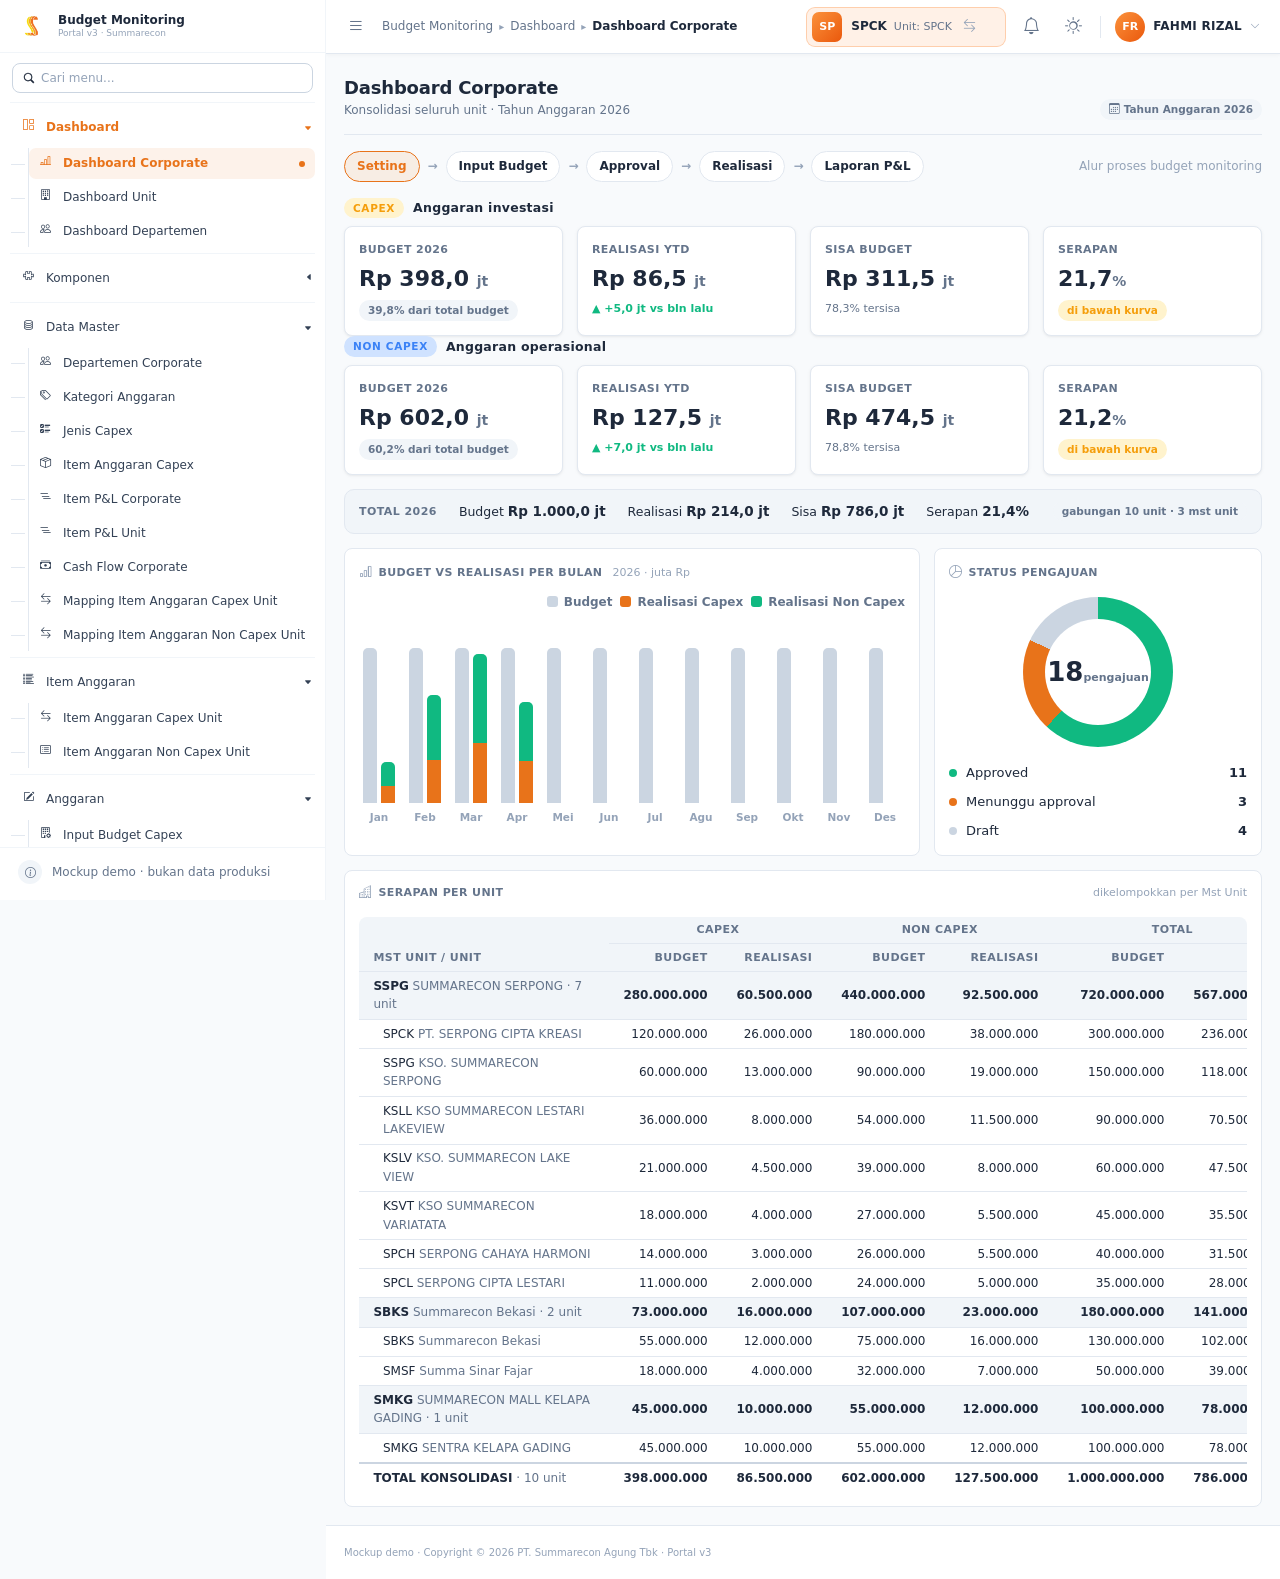
==== commit 6bceb570: "Rapikan tampilan & bersihkan teks berlebih untuk demo Pemeriksaan menyeluruh 31 layar + 23 modal (16" ====
--- a/index.html
+++ b/index.html
@@ -65,6 +65,12 @@
   .rr-cell .rr-jns{grid-column:1 / -1;min-width:0;height:30px;padding:2px 8px;font-size:11.5px}
   .rr-cell .rr-bln{min-width:0;height:32px;padding:2px 8px}
   .rr-cell .rr-qty{height:32px;text-align:right;padding:2px 6px;font-variant-numeric:tabular-nums}
+  /* dokumen rev+1 hasil Over Budget: qty terkunci, hanya harga yang boleh diubah */
+  .rr-locked .rr-qty{pointer-events:none;opacity:.5;background:var(--t-surf-2)}
+  .rr-locked .rr-del,.rr-locked .rr-add{display:none}
+  /* dokumen yang sudah diajukan (status bukan N): rincian read-only */
+  .rr-readonly .rr-qty,.rr-readonly .mk-combo,.rr-readonly .rr-add,.rr-readonly .rr-del{pointer-events:none;opacity:.5}
+  .rr-readonly .rr-qty,.rr-readonly .mk-combo-inp{background:var(--t-surf-2)}
   .rr-cell .rr-nilai{min-width:104px;text-align:right;font-size:12px;color:var(--t-text);font-variant-numeric:tabular-nums;white-space:nowrap}
   .rr-cell .rr-del{width:26px;height:26px;color:var(--t-text-faint);justify-self:end}
   .rr-cell .rr-del:hover{color:var(--t-danger)}
@@ -100,7 +106,7 @@
   .mk-fixed{table-layout:fixed}
   .mk-1line{display:block;overflow:hidden;text-overflow:ellipsis;white-space:nowrap}
 
-  /* Baris bm_budget_plan yang sudah diganti Addition: redup + dicoret, tidak dijumlahkan */
+  /* Baris budget dari rev LAMA (status R/O): redup + dicoret, tidak dijumlahkan */
   .mk-super>td{opacity:.5;text-decoration:line-through;text-decoration-color:var(--t-text-faint)}
   .mk-super>td .ds-badge{text-decoration:none}
   .mk-chk{display:inline-flex;align-items:center;gap:7px;font-size:12px;color:var(--t-text);cursor:pointer}
@@ -331,8 +337,6 @@
             <ul class="nav nav-treeview">
               <li class="nav-item"><a href="#" class="nav-link" data-s="input-cx"><i class="bi bi-building-gear nav-icon"></i><p>Input Budget Capex</p></a></li>
               <li class="nav-item"><a href="#" class="nav-link" data-s="input"><i class="bi bi-file-earmark-text nav-icon"></i><p>Input Budget Non Capex</p></a></li>
-              <li class="nav-item"><a href="#" class="nav-link" data-s="addition"><i class="bi bi-cash-coin nav-icon"></i><p>Addition Budget</p></a></li>
-              <li class="nav-item"><a href="#" class="nav-link" data-s="revisi"><i class="bi bi-pencil-square nav-icon"></i><p>Revisi Budget</p></a></li>
               <li class="nav-item"><a href="#" class="nav-link" data-s="alokasi"><i class="bi bi-diagram-2 nav-icon"></i><p>Alokasi Budget</p></a></li>
               <li class="nav-item"><a href="#" class="nav-link" data-s="approval-alk"><i class="bi bi-check2-circle nav-icon"></i><p>Approval Alokasi Budget</p></a></li>
               <li class="nav-item"><a href="#" class="nav-link" data-s="approval-dept"><i class="bi bi-check2-square nav-icon"></i><p>Approval Budget Departemen</p></a></li>
@@ -434,7 +438,7 @@
         <div class="ds-page-header">
           <div class="ds-page-title">
             <h1>Dashboard Corporate</h1>
-            <div class="ds-page-subtitle">Beranda · konsolidasi seluruh unit · 2026</div>
+            <div class="ds-page-subtitle">Konsolidasi seluruh unit · Tahun Anggaran 2026</div>
           </div>
           <div class="ds-page-actions">
             <span class="ds-badge ds-badge-neutral"><i class="bi bi-calendar3"></i> Tahun Anggaran 2026</span>
@@ -528,7 +532,7 @@
 
       <!-- ================= DASHBOARD UNIT ================= -->
       <section class="screen" id="s-dash-unit">
-        <div class="ds-page-header"><div class="ds-page-title"><h1>Dashboard Unit</h1><div class="ds-page-subtitle">Beranda · ringkasan unit aktif — SPCK · 2026</div></div><div class="ds-page-actions"><span class="ds-badge ds-badge-brand"><i class="bi bi-building"></i> Unit SPCK</span></div></div>
+        <div class="ds-page-header"><div class="ds-page-title"><h1>Dashboard Unit</h1><div class="ds-page-subtitle">Ringkasan unit SPCK · Tahun Anggaran 2026</div></div><div class="ds-page-actions"><span class="ds-badge ds-badge-brand"><i class="bi bi-building"></i> Unit SPCK</span></div></div>
           <div class="mk-kpi-cap"><span class="ds-badge ds-badge-warning">Capex</span><span class="t">Anggaran investasi unit</span></div>
           <div class="mk-kpis">
             <div class="ds-stat-card"><div class="ds-stat-label">Budget 2026</div><div class="ds-stat-value">Rp <span id="kpiUBudCx">—</span> <span style="font-size:14px;color:var(--t-text-muted)">jt</span></div><div class="ds-stat-delta "><span class="ds-badge ds-badge-neutral" id="kpiUPorsiCx">—</span></div></div>
@@ -583,7 +587,7 @@
 
       <!-- ================= DASHBOARD DEPARTEMEN ================= -->
       <section class="screen" id="s-dash-dept">
-        <div class="ds-page-header"><div class="ds-page-title"><h1>Dashboard Departemen</h1><div class="ds-page-subtitle">Beranda · ringkasan departemen — HR &amp; GA · SPCK · 2026</div></div><div class="ds-page-actions"><span class="ds-badge ds-badge-brand"><i class="bi bi-people"></i> HR &amp; GA</span></div></div>
+        <div class="ds-page-header"><div class="ds-page-title"><h1>Dashboard Departemen</h1><div class="ds-page-subtitle">Ringkasan departemen HR &amp; GA · SPCK · Tahun Anggaran 2026</div></div><div class="ds-page-actions"><span class="ds-badge ds-badge-brand"><i class="bi bi-people"></i> HR &amp; GA</span></div></div>
         <!-- Angka HARUS = baris HR & GA di tabel "Serapan per Departemen" (Dashboard Unit):
              Capex 50,0/10,0 · Non Capex 90,0/20,0 · total 140,0/30,0 jt -->
         <div class="mk-kpi-cap"><span class="ds-badge ds-badge-warning">Capex</span><span class="t">Anggaran investasi departemen</span></div>
@@ -632,7 +636,7 @@
       <!-- ================= DEPARTEMEN CORPORATE (bm_departemen_co) ================= -->
       <section class="screen" id="s-dept">
         <div class="ds-page-header">
-          <div class="ds-page-title"><h1>Departemen Corporate</h1><div class="ds-page-subtitle">Data Master · daftar departemen + Segmen (bm_departemen_co)</div></div>
+          <div class="ds-page-title"><h1>Departemen Corporate</h1><div class="ds-page-subtitle">Daftar departemen dan segmen bisnisnya</div></div>
           <div class="ds-page-actions"><button class="ds-btn ds-btn-primary" id="dpAddBtn"><i class="bi bi-plus-lg"></i> Departemen</button></div>
         </div>
         <div class="ds-toolbar">
@@ -650,7 +654,7 @@
       <!-- ================= KATEGORI ANGGARAN (bm_kategori_anggaran) ================= -->
       <section class="screen" id="s-kategori">
         <div class="ds-page-header">
-          <div class="ds-page-title"><h1>Kategori Anggaran</h1><div class="ds-page-subtitle">Data Master · kategori monitoring anggaran (bm_kategori_anggaran)</div></div>
+          <div class="ds-page-title"><h1>Kategori Anggaran</h1><div class="ds-page-subtitle">Kategori untuk monitoring anggaran</div></div>
           <div class="ds-page-actions"><button class="ds-btn ds-btn-primary" id="ktAddBtn"><i class="bi bi-plus-lg"></i> Kategori</button></div>
         </div>
         <div class="ds-toolbar">
@@ -668,7 +672,7 @@
       <!-- ================= JENIS CAPEX (bm_item_jenis) ================= -->
       <section class="screen" id="s-jenis">
         <div class="ds-page-header">
-          <div class="ds-page-title"><h1>Jenis Capex</h1><div class="ds-page-subtitle">Data Master · klasifikasi jenis capex (bm_item_jenis)</div></div>
+          <div class="ds-page-title"><h1>Jenis Capex</h1><div class="ds-page-subtitle">Klasifikasi jenis capex</div></div>
           <div class="ds-page-actions"><button class="ds-btn ds-btn-primary" id="jnAddBtn"><i class="bi bi-plus-lg"></i> Jenis</button></div>
         </div>
         <div class="ds-toolbar">
@@ -686,7 +690,7 @@
       <!-- ================= STRUKTUR P&L MANAGEMENT REPORT ================= -->
       <section class="screen" id="s-master-pl">
         <div class="ds-page-header">
-          <div class="ds-page-title"><h1>Item P&amp;L Corporate</h1><div class="ds-page-subtitle">Komponen · level penyusun P&amp;L Corporate (L1–L4) — bm_mst_item_pl</div></div>
+          <div class="ds-page-title"><h1>Item P&amp;L Corporate</h1><div class="ds-page-subtitle">Level penyusun P&amp;L Corporate — L1 sampai L4</div></div>
           <div class="ds-page-actions"><button class="ds-btn ds-btn-primary" id="plmAddBtn"><i class="bi bi-plus-lg"></i> Item P&amp;L</button></div>
         </div>
         <div class="ds-toolbar">
@@ -703,7 +707,7 @@
       <!-- ================= ITEM P&L MANAGEMENT REPORT ================= -->
       <section class="screen" id="s-item-pl">
         <div class="ds-page-header">
-          <div class="ds-page-title"><h1>Item P&amp;L Corporate</h1><div class="ds-page-subtitle">Data Master · kombinasi Item P&amp;L Corporate (L1 › L4 + Tipe Standard + Tipe Departemen) — bm_item_pl</div></div>
+          <div class="ds-page-title"><h1>Item P&amp;L Corporate</h1><div class="ds-page-subtitle">Kombinasi Item P&amp;L Corporate beserta Tipe Standard dan Tipe Departemen</div></div>
           <div class="ds-page-actions"><button class="ds-btn ds-btn-primary" id="ipAddBtn"><i class="bi bi-plus-lg"></i> Mapping P&amp;L</button></div>
         </div>
         <div class="ds-toolbar">
@@ -726,7 +730,7 @@
       <!-- ================= STRUKTUR CASH FLOW MANAGEMENT REPORT (bm_mst_cash_flow) ================= -->
       <section class="screen" id="s-cf-mst">
         <div class="ds-page-header">
-          <div class="ds-page-title"><h1>Cash Flow Corporate</h1><div class="ds-page-subtitle">Komponen · level penyusun Cash Flow Corporate (L1–L2) — bm_mst_cash_flow</div></div>
+          <div class="ds-page-title"><h1>Cash Flow Corporate</h1><div class="ds-page-subtitle">Level penyusun Cash Flow Corporate — L1 dan L2</div></div>
           <div class="ds-page-actions"><button class="ds-btn ds-btn-primary" id="cfmAddBtn"><i class="bi bi-plus-lg"></i> Komponen Cash Flow</button></div>
         </div>
         <div class="ds-toolbar">
@@ -745,7 +749,7 @@
       <!-- ================= CASH FLOW MANAGEMENT REPORT (bm_cash_flow) ================= -->
       <section class="screen" id="s-cf">
         <div class="ds-page-header">
-          <div class="ds-page-title"><h1>Cash Flow Corporate</h1><div class="ds-page-subtitle">Data Master · kombinasi Cash Flow Corporate (L1 › L2) — bm_cash_flow</div></div>
+          <div class="ds-page-title"><h1>Cash Flow Corporate</h1><div class="ds-page-subtitle">Kombinasi Cash Flow Corporate</div></div>
           <div class="ds-page-actions"><button class="ds-btn ds-btn-primary" id="cfiAddBtn"><i class="bi bi-plus-lg"></i> Mapping Cash Flow</button></div>
         </div>
         <div class="ds-toolbar">
@@ -766,7 +770,7 @@
       <!-- ================= STRUKTUR P&L UNIT (bm_mst_item_pl_unit) ================= -->
       <section class="screen" id="s-master-pl-unit">
         <div class="ds-page-header">
-          <div class="ds-page-title"><h1>Item P&amp;L Unit</h1><div class="ds-page-subtitle">Komponen · level penyusun P&amp;L per unit (bm_mst_item_pl_unit) — pohon tersendiri: istilah operasional unit, bukan turunan Corporate</div></div>
+          <div class="ds-page-title"><h1>Item P&amp;L Unit</h1><div class="ds-page-subtitle">Level penyusun P&amp;L per unit — memakai istilah operasional unit</div></div>
           <div class="ds-page-actions"><button class="ds-btn ds-btn-primary" id="pluAddBtn"><i class="bi bi-plus-lg"></i> Item P&amp;L Unit</button></div>
         </div>
         <div class="ds-toolbar">
@@ -783,7 +787,7 @@
       <!-- ================= ITEM P&L UNIT (bm_item_pl_unit) ================= -->
       <section class="screen" id="s-item-pl-unit">
         <div class="ds-page-header">
-          <div class="ds-page-title"><h1>Item P&amp;L Unit</h1><div class="ds-page-subtitle">Data Master · kombinasi Item P&amp;L per unit (bm_item_pl_unit) — pohon tersendiri (istilah &amp; jenjang beda dari Corporate) + pos lokal tiap unit</div></div>
+          <div class="ds-page-title"><h1>Item P&amp;L Unit</h1><div class="ds-page-subtitle">Kombinasi Item P&amp;L per unit, termasuk pos lokal tiap unit</div></div>
           <div class="ds-page-actions"><button class="ds-btn ds-btn-primary" id="ipuAddBtn"><i class="bi bi-plus-lg"></i> Mapping P&amp;L Unit</button></div>
         </div>
         <div class="ds-toolbar">
@@ -807,7 +811,7 @@
         <div class="ds-page-header">
           <div class="ds-page-title">
             <h1>Item Anggaran Capex</h1>
-            <div class="ds-page-subtitle">Data Master · kategori barang capex level Corporate (bm_item_capex) — dipakai Item Anggaran Capex Unit</div>
+            <div class="ds-page-subtitle">Kategori barang capex level Corporate</div>
           </div>
           <div class="ds-page-actions">
             <button class="ds-btn ds-btn-primary" id="icAddBtn"><i class="bi bi-plus-lg"></i> Item Capex</button>
@@ -836,7 +840,7 @@
         <div class="ds-page-header">
           <div class="ds-page-title">
             <h1>Item Anggaran Non Capex Unit</h1>
-            <div class="ds-page-subtitle">Item Anggaran · P&amp;L Unit + No. COA + Cash Flow per unit (bm_item_non_capex_unit_dtl) — mapping ke P&amp;L Corporate dikelola di Data Master</div>
+            <div class="ds-page-subtitle">Pemetaan P&amp;L Unit, No. COA, dan Cash Flow tiap item — diisi per unit</div>
           </div>
           <div class="ds-page-actions">
             <button class="ds-btn ds-btn-secondary" id="ncExport"><i class="bi bi-download"></i> Export</button>
@@ -878,7 +882,7 @@
       <!-- ================= STRUKTUR ITEM CAPEX UNIT (bm_mst_item_capex_unit) ================= -->
       <section class="screen" id="s-mst-cx-unit">
         <div class="ds-page-header">
-          <div class="ds-page-title"><h1>Item Capex Unit</h1><div class="ds-page-subtitle">Komponen · daftar item capex versi unit, satu level (bm_mst_item_capex_unit)</div></div>
+          <div class="ds-page-title"><h1>Item Capex Unit</h1><div class="ds-page-subtitle">Daftar item capex per unit</div></div>
           <div class="ds-page-actions"><button class="ds-btn ds-btn-primary" id="mcxAddBtn"><i class="bi bi-plus-lg"></i> Item Capex Unit</button></div>
         </div>
         <div class="ds-toolbar">
@@ -897,7 +901,7 @@
       <!-- ================= STRUKTUR ITEM NON CAPEX UNIT (bm_mst_item_non_capex_unit) ================= -->
       <section class="screen" id="s-mst-nc-unit">
         <div class="ds-page-header">
-          <div class="ds-page-title"><h1>Item Non Capex Unit</h1><div class="ds-page-subtitle">Komponen · daftar item non-capex versi unit, berjenjang (bm_mst_item_non_capex_unit)</div></div>
+          <div class="ds-page-title"><h1>Item Non Capex Unit</h1><div class="ds-page-subtitle">Daftar item non capex per unit</div></div>
           <div class="ds-page-actions"><button class="ds-btn ds-btn-primary" id="mncAddBtn"><i class="bi bi-plus-lg"></i> Item Non Capex Unit</button></div>
         </div>
         <div class="ds-toolbar">
@@ -917,7 +921,7 @@
       <!-- ================= MAPPING CAPEX UNIT (bm_item_capex_unit) ================= -->
       <section class="screen" id="s-cfx-map">
         <div class="ds-page-header">
-          <div class="ds-page-title"><h1>Item Anggaran Capex Unit</h1><div class="ds-page-subtitle">Item Anggaran · Cash Flow per unit (bm_item_capex_unit_dtl) — mapping ke Item Capex Corporate dikelola di Data Master</div></div>
+          <div class="ds-page-title"><h1>Item Anggaran Capex Unit</h1><div class="ds-page-subtitle">Cash Flow tiap item capex, diisi per unit</div></div>
           <div class="ds-page-actions"><button class="ds-btn ds-btn-primary" id="cfxAddBtn"><i class="bi bi-pencil-square"></i> Isi Cash Flow</button></div>
         </div>
         <div class="ds-toolbar">
@@ -942,7 +946,7 @@
            bawahnya. Yang per kd_unit (Cash Flow, fg_aktif) diisi di menu Item Anggaran. -->
       <section class="screen" id="s-map-cx-unit">
         <div class="ds-page-header">
-          <div class="ds-page-title"><h1>Mapping Item Anggaran Capex Unit</h1><div class="ds-page-subtitle">Data Master · item capex unit &rarr; Item Anggaran Capex Corporate, per Mst Unit (bm_item_capex_unit.kd_item_capex)</div></div>
+          <div class="ds-page-title"><h1>Mapping Item Anggaran Capex Unit</h1><div class="ds-page-subtitle">Pemetaan item capex unit ke Item Anggaran Capex Corporate, per Mst Unit</div></div>
           <div class="ds-page-actions"><button class="ds-btn ds-btn-primary" id="mapcxAddBtn"><i class="bi bi-plus-lg"></i> Mapping</button></div>
         </div>
         <div class="ds-toolbar">
@@ -963,7 +967,7 @@
            P&L Unit, No. COA, dan Cash Flow per kd_unit diisi di menu Item Anggaran. -->
       <section class="screen" id="s-map-nc-unit">
         <div class="ds-page-header">
-          <div class="ds-page-title"><h1>Mapping Item Anggaran Non Capex Unit</h1><div class="ds-page-subtitle">Data Master · item non capex unit &rarr; Item P&amp;L Corporate, per Mst Unit (bm_item_non_capex_unit.item_pl_id)</div></div>
+          <div class="ds-page-title"><h1>Mapping Item Anggaran Non Capex Unit</h1><div class="ds-page-subtitle">Pemetaan item non capex unit ke Item P&amp;L Corporate, per Mst Unit</div></div>
           <div class="ds-page-actions"><button class="ds-btn ds-btn-primary" id="mapncAddBtn"><i class="bi bi-plus-lg"></i> Mapping</button></div>
         </div>
         <div class="ds-toolbar">
@@ -990,7 +994,7 @@
       <!-- ================= INPUT BUDGET NON CAPEX ================= -->
       <section class="screen" id="s-input">
         <div class="ds-page-header">
-          <div class="ds-page-title"><h1>Input Budget Non Capex</h1><div class="ds-page-subtitle">Anggaran · pengajuan anggaran opex/non-capex</div></div>
+          <div class="ds-page-title"><h1>Input Budget Non Capex</h1><div class="ds-page-subtitle">Pengajuan anggaran non capex</div></div>
         </div>
         <div class="mk-flow" style="margin-bottom:14px">
           <span class="n">Draft</span><span class="ar">→</span><span class="n on">Diisi</span><span class="ar">→</span><span class="n">Diajukan</span><span class="ar">→</span><span class="n">Approval berjenjang</span>
@@ -1005,20 +1009,22 @@
               <button class="ds-btn ds-btn-secondary" id="ibPickBtn"><i class="bi bi-search"></i> Daftar Pengajuan</button>
               <button class="ds-btn ds-btn-secondary" id="ibDraft">Simpan Draft</button>
               <button class="ds-btn ds-btn-secondary" id="ibAjukan">Ajukan <i class="bi bi-arrow-right"></i></button>
+              <button class="ds-btn ds-btn-secondary" id="ibRevisi"><i class="bi bi-pencil-square"></i> Revisi</button>
+              <button class="ds-btn ds-btn-secondary" id="ibAddition"><i class="bi bi-cash-coin"></i> Addition</button>
             </span>
           </div>
           <div class="ds-form-stack ds-form-stack-4">
-            <div><label class="ds-label">No. Pengajuan <span class="mk-faint">(no_budget)</span></label><input class="ds-input" id="ibhNo" readonly></div>
-            <div><label class="ds-label">Jenis Pengajuan <span class="mk-faint">(tipe: B/N)</span></label><select class="ds-input" id="ibhJenis"><option>Budget</option><option>Non Budget</option></select></div>
+            <div><label class="ds-label">No. Pengajuan</label><input class="ds-input" id="ibhNo" readonly></div>
+            <div><label class="ds-label">Jenis Pengajuan</label><select class="ds-input" id="ibhJenis"><option>Budget</option><option>Non Budget</option></select></div>
             <div><label class="ds-label">Tahun Pengajuan</label><select class="ds-input" id="ibhThn"><option>2026</option><option>2027</option></select></div>
-            <div><label class="ds-label">Departemen <span class="mk-faint">(kd_dept_acc)</span></label><select class="ds-input" id="ibhDept"><option>HR &amp; GA</option><option>Marketing</option><option>Finance &amp; Accounting</option><option>Information Technology</option><option>General Affairs</option></select></div>
+            <div><label class="ds-label">Departemen</label><select class="ds-input" id="ibhDept"><option>HR &amp; GA</option><option>Marketing</option><option>Finance &amp; Accounting</option><option>Information Technology</option><option>General Affairs</option></select></div>
           </div>
         </div>
 
         <div class="ds-section" style="margin-bottom:14px">
-          <div class="mk-sec-head"><span class="mk-sec-label"><i class="bi bi-list-ul"></i> Rincian Item</span><span class="mk-sec-meta">1 item × 1 bulan = 1 baris <b>bm_budget_plan</b> (thn + bln) · pilih <b>Bertahap</b> bila tersebar beberapa bulan · <b id="ibKatLabel" style="text-transform:none;letter-spacing:0">—</b></span><span class="mk-sec-actions"><button class="ds-btn ds-btn-primary ds-btn-sm" id="ibAddBtn"><i class="bi bi-plus-lg"></i> Baris</button></span></div>
+          <div class="mk-sec-head"><span class="mk-sec-label"><i class="bi bi-list-ul"></i> Rincian Item</span><span class="mk-sec-meta">Pilih <b>Bertahap</b> bila realisasinya tersebar beberapa bulan · <b id="ibKatLabel" style="text-transform:none;letter-spacing:0">—</b></span><span class="mk-sec-actions"><button class="ds-btn ds-btn-primary ds-btn-sm" id="ibAddBtn"><i class="bi bi-plus-lg"></i> Baris</button></span></div>
           <div class="mk-tablewrap"><table class="ds-table ds-table-sm" id="ibTable" style="min-width:960px">
-            <thead><tr><th>Item Anggaran</th><th>Nama Item Budget</th><th class="mk-r">Qty</th><th>Satuan</th><th class="mk-r">Harga Satuan</th><th class="mk-r">Total Setahun</th><th style="width:210px">Jenis <span style="font-weight:400;text-transform:none;letter-spacing:0;color:var(--t-text-faint)">(kd_item_jenis)</span></th><th style="width:175px">Bulan Realisasi</th><th>Keterangan</th></tr></thead>
+            <thead><tr><th>Item Anggaran</th><th>Nama Item Budget</th><th class="mk-r">Qty</th><th>Satuan</th><th class="mk-r">Harga Satuan</th><th class="mk-r">Total Setahun</th><th style="width:210px">Jenis</th><th style="width:175px">Bulan Realisasi</th><th>Keterangan</th></tr></thead>
             <tbody></tbody>
             <tfoot><tr><td colspan="5" style="text-align:right;font-weight:700">Total Pengajuan</td><td class="mk-r mk-num" id="ibTotal" style="font-weight:800;font-size:14px;color:var(--smra-orange)">0</td><td></td><td></td><td></td></tr></tfoot>
           </table></div>
@@ -1029,7 +1035,7 @@
       <!-- ================= INPUT BUDGET CAPEX ================= -->
       <section class="screen" id="s-input-cx">
         <div class="ds-page-header">
-          <div class="ds-page-title"><h1>Input Budget Capex</h1><div class="ds-page-subtitle">Anggaran · pengajuan anggaran capex (investasi)</div></div>
+          <div class="ds-page-title"><h1>Input Budget Capex</h1><div class="ds-page-subtitle">Pengajuan anggaran capex</div></div>
         </div>
         <div class="mk-flow" style="margin-bottom:14px">
           <span class="n">Draft</span><span class="ar">→</span><span class="n on">Diisi</span><span class="ar">→</span><span class="n">Diajukan</span><span class="ar">→</span><span class="n">Approval berjenjang</span>
@@ -1044,20 +1050,22 @@
               <button class="ds-btn ds-btn-secondary" id="cxPickBtn"><i class="bi bi-search"></i> Daftar Pengajuan</button>
               <button class="ds-btn ds-btn-secondary" id="cxDraft">Simpan Draft</button>
               <button class="ds-btn ds-btn-secondary" id="cxAjukan">Ajukan <i class="bi bi-arrow-right"></i></button>
+              <button class="ds-btn ds-btn-secondary" id="cxRevisi"><i class="bi bi-pencil-square"></i> Revisi</button>
+              <button class="ds-btn ds-btn-secondary" id="cxAddition"><i class="bi bi-cash-coin"></i> Addition</button>
             </span>
           </div>
           <div class="ds-form-stack ds-form-stack-4">
-            <div><label class="ds-label">No. Pengajuan <span class="mk-faint">(no_budget)</span></label><input class="ds-input" id="cxhNo" readonly></div>
-            <div><label class="ds-label">Jenis Pengajuan <span class="mk-faint">(tipe: B/N)</span></label><select class="ds-input" id="cxhJenis"><option>Budget</option><option>Non Budget</option></select></div>
+            <div><label class="ds-label">No. Pengajuan</label><input class="ds-input" id="cxhNo" readonly></div>
+            <div><label class="ds-label">Jenis Pengajuan</label><select class="ds-input" id="cxhJenis"><option>Budget</option><option>Non Budget</option></select></div>
             <div><label class="ds-label">Tahun Pengajuan</label><select class="ds-input" id="cxhThn"><option>2026</option><option>2027</option></select></div>
-            <div><label class="ds-label">Departemen <span class="mk-faint">(kd_dept_acc)</span></label><select class="ds-input" id="cxhDept"><option>HR &amp; GA</option><option>Marketing</option><option>Finance &amp; Accounting</option><option>Information Technology</option><option>General Affairs</option></select></div>
+            <div><label class="ds-label">Departemen</label><select class="ds-input" id="cxhDept"><option>HR &amp; GA</option><option>Marketing</option><option>Finance &amp; Accounting</option><option>Information Technology</option><option>General Affairs</option></select></div>
           </div>
         </div>
 
         <div class="ds-section" style="margin-bottom:14px">
-          <div class="mk-sec-head"><span class="mk-sec-label"><i class="bi bi-list-ul"></i> Rincian Item Capex</span><span class="mk-sec-meta">1 item × 1 bulan = 1 baris <b>bm_budget_plan</b> (thn + bln) · pilih <b>Bertahap</b> bila tersebar beberapa bulan · <b id="cxKatLabel" style="text-transform:none;letter-spacing:0">—</b></span><span class="mk-sec-actions"><button class="ds-btn ds-btn-primary ds-btn-sm" id="cxAddBtn"><i class="bi bi-plus-lg"></i> Baris</button></span></div>
+          <div class="mk-sec-head"><span class="mk-sec-label"><i class="bi bi-list-ul"></i> Rincian Item Capex</span><span class="mk-sec-meta">Pilih <b>Bertahap</b> bila realisasinya tersebar beberapa bulan · <b id="cxKatLabel" style="text-transform:none;letter-spacing:0">—</b></span><span class="mk-sec-actions"><button class="ds-btn ds-btn-primary ds-btn-sm" id="cxAddBtn"><i class="bi bi-plus-lg"></i> Baris</button></span></div>
           <div class="mk-tablewrap"><table class="ds-table ds-table-sm" id="cxTable" style="min-width:960px">
-            <thead><tr><th>Item Capex Unit <span style="font-weight:400;text-transform:none;letter-spacing:0;color:var(--t-text-faint)">(item_capex_unit_id)</span></th><th>Nama Item Budget</th><th class="mk-r">Qty</th><th>Satuan</th><th class="mk-r">Harga Satuan</th><th class="mk-r">Total</th><th style="width:210px">Jenis <span style="font-weight:400;text-transform:none;letter-spacing:0;color:var(--t-text-faint)">(kd_item_jenis)</span></th><th style="width:175px">Bulan Realisasi</th><th>Keterangan</th></tr></thead>
+            <thead><tr><th>Item Capex Unit</th><th>Nama Item Budget</th><th class="mk-r">Qty</th><th>Satuan</th><th class="mk-r">Harga Satuan</th><th class="mk-r">Total</th><th style="width:210px">Jenis</th><th style="width:175px">Bulan Realisasi</th><th>Keterangan</th></tr></thead>
             <tbody></tbody>
             <tfoot><tr><td colspan="5" style="text-align:right;font-weight:700">Total Pengajuan</td><td class="mk-r mk-num" id="cxTotal" style="font-weight:800;font-size:14px;color:var(--smra-orange)">0</td><td></td><td></td><td></td></tr></tfoot>
           </table></div>
@@ -1067,78 +1075,8 @@
 
 
 
-      <!-- ================= ADDITION BUDGET =================
-           Skema 2026-08-06: kolom bm_budget_plan.tipe DIHAPUS. Addition = baris BARU
-           dengan fg_addition='Y' + ref_addition_budget_plan_id = budget_plan_id baris asli.
-           Baris asli tidak diubah & tidak dihapus.
-           Dulu bernama "Revisi Budget"; istilah dibetulkan 2026-08-03. Id elemen masih rev*. -->
-      <section class="screen" id="s-addition">
-        <div class="ds-page-header"><div class="ds-page-title"><h1>Addition Budget</h1><div class="ds-page-subtitle">Anggaran · tambahan harga satuan → baris baru <code>fg_addition='Y'</code> yang menunjuk baris asli lewat <code>ref_addition_budget_plan_id</code> · qty tidak boleh diubah (bm_budget_plan)</div></div></div>
-        <div class="ds-section" style="margin-bottom:14px">
-          <div class="mk-sec-head">
-            <span class="mk-sec-label"><i class="bi bi-cash-coin"></i> Detail Addition — <span id="revDetNo" style="text-transform:none;letter-spacing:0;color:var(--t-text)">—</span></span>
-            <span class="mk-sec-meta" id="revStatus">Belum ada pengajuan dipilih</span>
-            <span class="mk-sec-actions">
-              <button class="ds-btn ds-btn-primary" id="revPickBtn"><i class="bi bi-search"></i> Pilih Pengajuan Budget</button>
-              <button class="ds-btn ds-btn-secondary" id="revDraft">Simpan Draft</button>
-              <button class="ds-btn ds-btn-secondary" id="revAjukan">Ajukan <i class="bi bi-arrow-right"></i></button>
-            </span>
-          </div>
-          <div class="ds-form-stack ds-form-stack-5">
-            <div><label class="ds-label">No. Pengajuan <span class="mk-faint">(no_budget)</span></label><input class="ds-input" id="revhRef" readonly></div>
-            <div><label class="ds-label">Rev <span class="mk-faint">(rev)</span></label><input class="ds-input" id="revhRev" readonly></div>
-            <div><label class="ds-label">Penanda Baris <span class="mk-faint">(fg_addition)</span></label><input class="ds-input" id="revhJenis" value="Y — Addition" readonly></div>
-            <div><label class="ds-label">Tahun</label><input class="ds-input" id="revhThn" readonly></div>
-            <div><label class="ds-label">Departemen <span class="mk-faint">(kd_dept_acc)</span></label><input class="ds-input" id="revhDept" readonly></div>
-          </div>
-        </div>
-        <div class="ds-section">
-          <div class="mk-sec-head"><span class="mk-sec-label"><i class="bi bi-list-ul"></i> Rincian Addition</span><span class="mk-sec-meta">isi <b>Harga Satuan Addition</b> per item · <b>Qty terkunci</b> (tidak boleh diubah) · tiap baris yang diisi menghasilkan <b>baris baru</b> <code>fg_addition='Y'</code> yang menunjuk <code>budget_plan_id</code> baris asli · tetap butuh approval Departemen → Finance Unit → Finance CO</span></div>
-          <div class="mk-tablewrap"><table class="ds-table ds-table-sm" id="revTable" style="min-width:1240px">
-            <thead><tr><th style="width:96px">Baris Asli <span style="font-weight:400;text-transform:none;letter-spacing:0;color:var(--t-text-faint)">(id)</span></th><th>Item Anggaran</th><th>Nama</th><th class="mk-r">Qty <span style="font-weight:400;text-transform:none;letter-spacing:0;color:var(--t-text-faint)">(terkunci)</span></th><th class="mk-r">Harga Satuan Awal</th><th class="mk-r" style="width:170px">Harga Satuan Addition</th><th class="mk-r">Total Awal</th><th class="mk-r">Total Addition</th><th class="mk-r">Selisih</th><th>Jenis</th></tr></thead>
-            <tbody></tbody>
-            <tfoot><tr><td colspan="6" style="text-align:right;font-weight:700">Total</td><td class="mk-r mk-num" id="revTotAwal" style="font-weight:700">0</td><td class="mk-r mk-num" id="revTotRev" style="font-weight:800;color:var(--smra-orange)">0</td><td class="mk-r mk-num" id="revTotSel" style="font-weight:700">0</td><td></td></tr></tfoot>
-          </table></div>
-        </div>
-      </section>
-
-      <!-- ================= REVISI BUDGET (bm_budget_req.rev) =================
-           Revisi = pengajuan BARU: no_budget sama, rev+1, status N, detail awal sama.
-           Seluruh plan direview — qty MAUPUN harga satuan boleh diubah. -->
-      <section class="screen" id="s-revisi">
-        <div class="ds-page-header"><div class="ds-page-title"><h1>Revisi Budget</h1><div class="ds-page-subtitle">Anggaran · review seluruh plan (qty &amp; harga satuan boleh diubah) → pengajuan baru dengan no_budget sama, rev+1, status N (bm_budget_req.rev)</div></div></div>
-        <div class="ds-section" style="margin-bottom:14px">
-          <div class="mk-sec-head">
-            <span class="mk-sec-label"><i class="bi bi-pencil-square"></i> Detail Revisi — <span id="rvDetNo" style="text-transform:none;letter-spacing:0;color:var(--t-text)">—</span></span>
-            <span class="mk-sec-meta" id="rvStatus">Belum ada pengajuan dipilih</span>
-            <span class="mk-sec-actions">
-              <button class="ds-btn ds-btn-primary" id="rvPickBtn"><i class="bi bi-search"></i> Pilih Pengajuan (status R)</button>
-              <button class="ds-btn ds-btn-secondary" id="rvAddBtn"><i class="bi bi-plus-lg"></i> Baris</button>
-              <button class="ds-btn ds-btn-secondary" id="rvDraft">Simpan Draft</button>
-              <button class="ds-btn ds-btn-secondary" id="rvAjukan">Ajukan <i class="bi bi-arrow-right"></i></button>
-            </span>
-          </div>
-          <div class="ds-form-stack ds-form-stack-5">
-            <div><label class="ds-label">No. Pengajuan <span class="mk-faint">(no_budget — sama)</span></label><input class="ds-input" id="rvhNo" readonly></div>
-            <div><label class="ds-label">Rev <span class="mk-faint">(rev)</span></label><input class="ds-input" id="rvhRev" readonly></div>
-            <div><label class="ds-label">Status <span class="mk-faint">(status)</span></label><input class="ds-input" id="rvhStatus" readonly></div>
-            <div><label class="ds-label">Tahun</label><input class="ds-input" id="rvhThn" readonly></div>
-            <div><label class="ds-label">Departemen <span class="mk-faint">(kd_dept_acc)</span></label><input class="ds-input" id="rvhDept" readonly></div>
-          </div>
-        </div>
-        <div class="ds-section">
-          <div class="mk-sec-head"><span class="mk-sec-label"><i class="bi bi-list-ul"></i> Rincian Revisi</span><span class="mk-sec-meta"><b>Qty &amp; Harga Satuan boleh diubah</b> (tambah/kurang), baris juga boleh dihapus/ditambah · nilai awal = plan rev sebelumnya · setelah diajukan masuk approval berjenjang lagi</span></div>
-          <div class="mk-tablewrap"><table class="ds-table ds-table-sm" id="rvTable" style="min-width:1120px">
-            <thead><tr><th>Item Anggaran</th><th>Nama</th><th class="mk-r" style="width:90px">Qty Awal</th><th class="mk-r" style="width:110px">Qty Revisi</th><th class="mk-r">Harga Satuan Awal</th><th class="mk-r" style="width:170px">Harga Satuan Revisi</th><th class="mk-r">Total Awal</th><th class="mk-r">Total Revisi</th><th class="mk-r">Selisih</th><th style="width:60px">Aksi</th></tr></thead>
-            <tbody></tbody>
-            <tfoot><tr><td colspan="6" style="text-align:right;font-weight:700">Total</td><td class="mk-r mk-num" id="rvTotAwal" style="font-weight:700">0</td><td class="mk-r mk-num" id="rvTotRev" style="font-weight:800;color:var(--smra-orange)">0</td><td class="mk-r mk-num" id="rvTotSel" style="font-weight:700">0</td><td></td></tr></tfoot>
-          </table></div>
-        </div>
-      </section>
-
-      <!-- ================= ALOKASI BUDGET (bm_allocation / bm_budget_allocation) ================= -->
       <section class="screen" id="s-alokasi">
-        <div class="ds-page-header"><div class="ds-page-title"><h1>Alokasi Budget</h1><div class="ds-page-subtitle">Anggaran · alokasi Event (bm_allocation / bm_budget_allocation)</div></div></div>
+        <div class="ds-page-header"><div class="ds-page-title"><h1>Alokasi Budget</h1><div class="ds-page-subtitle">Alokasi budget untuk Event</div></div></div>
         <div class="ds-section" style="margin-bottom:14px">
           <div class="mk-sec-head">
             <span class="mk-sec-label"><i class="bi bi-diagram-2"></i> Detail Alokasi — <span id="alkDetNo" style="text-transform:none;letter-spacing:0;color:var(--t-text)">—</span></span>
@@ -1149,7 +1087,7 @@
             </span>
           </div>
           <div class="ds-form-stack" style="margin-bottom:14px">
-            <div><label class="ds-label">Nama Alokasi <span class="mk-faint">(nm_allocation)</span></label><input class="ds-input" id="alkhNama" placeholder="mis. Event JFFF 2026"></div>
+            <div><label class="ds-label">Nama Alokasi</label><input class="ds-input" id="alkhNama" placeholder="mis. Event JFFF 2026"></div>
           </div>
           <div class="ds-form-stack ds-form-stack-4">
             <div><label class="ds-label">No. Alokasi</label><input class="ds-input" id="alkhNo" readonly></div>
@@ -1159,11 +1097,11 @@
           </div>
         </div>
         <div class="ds-section">
-          <div class="mk-sec-head"><span class="mk-sec-label"><i class="bi bi-list-ul"></i> Rincian Alokasi</span><span class="mk-sec-meta">alokasi per budget plan / bulan</span><span class="mk-sec-actions"><button class="ds-btn ds-btn-primary ds-btn-sm" id="alkAddBtn"><i class="bi bi-plus-lg"></i> Baris</button></span></div>
+          <div class="mk-sec-head"><span class="mk-sec-label"><i class="bi bi-list-ul"></i> Rincian Alokasi</span><span class="mk-sec-meta">per budget plan &amp; bulan</span><span class="mk-sec-actions"><button class="ds-btn ds-btn-primary ds-btn-sm" id="alkAddBtn"><i class="bi bi-plus-lg"></i> Baris</button></span></div>
           <!-- No. Pengajuan Budget = no_budget dari bm_budget_req yang memiliki budget_plan_id
                yang direferensikan (bm_budget_allocation.budget_plan_id → bm_budget_plan → bm_budget_req). -->
           <div class="mk-tablewrap"><table class="ds-table ds-table-sm" id="alkTable" style="min-width:1000px">
-            <thead><tr><th>Nama Budget Alokasi</th><th style="width:168px">No. Pengajuan Budget <span style="font-weight:400;text-transform:none;letter-spacing:0;color:var(--t-text-faint)">(no_budget)</span></th><th>Ref Budget Plan <span style="font-weight:400;text-transform:none;letter-spacing:0;color:var(--t-text-faint)">(nm_budget)</span></th><th>Periode</th><th class="mk-r">Qty</th><th>Satuan</th><th class="mk-r">Harga Satuan</th><th class="mk-r">Total</th></tr></thead>
+            <thead><tr><th>Nama Budget Alokasi</th><th style="width:168px">No. Pengajuan</th><th>Ref Budget Plan</th><th>Periode</th><th class="mk-r">Qty</th><th>Satuan</th><th class="mk-r">Harga Satuan</th><th class="mk-r">Total</th></tr></thead>
             <tbody></tbody>
             <tfoot><tr><td colspan="7" style="text-align:right;font-weight:700">Total Alokasi</td><td class="mk-r mk-num" id="alkTotal" style="font-weight:800;font-size:14px;color:var(--smra-orange)">0</td></tr></tfoot>
           </table></div>
@@ -1172,11 +1110,11 @@
 
       <!-- ================= APPROVAL BUDGET DEPARTEMEN ================= -->
       <section class="screen" id="s-approval-dept">
-        <div class="ds-page-header"><div class="ds-page-title"><h1>Approval Budget Departemen</h1><div class="ds-page-subtitle">Anggaran · persetujuan tingkat Departemen</div></div></div>
+        <div class="ds-page-header"><div class="ds-page-title"><h1>Approval Budget Departemen</h1><div class="ds-page-subtitle">Persetujuan tingkat Departemen</div></div></div>
         <div class="mk-kpis" style="grid-template-columns:repeat(3,1fr);margin-bottom:14px">
           <div class="ds-stat-card"><div class="ds-stat-label">Menunggu approval Anda</div><div class="ds-stat-value" id="ap-dept-wait">0</div><div class="ds-stat-delta mk-muted">sebagai Kepala Departemen</div></div>
           <div class="ds-stat-card"><div class="ds-stat-label">Disetujui bulan ini</div><div class="ds-stat-value" id="ap-dept-done">8</div><div class="ds-stat-delta mk-vpos">tingkat Departemen</div></div>
-          <div class="ds-stat-card"><div class="ds-stat-label">Permintaan revisi (R0)</div><div class="ds-stat-value" id="ap-dept-rej">1</div><div class="ds-stat-delta mk-muted">perlu revisi</div></div>
+          <div class="ds-stat-card"><div class="ds-stat-label">Dikembalikan ke pengaju</div><div class="ds-stat-value" id="ap-dept-rej">1</div><div class="ds-stat-delta mk-muted">status kembali ke N</div></div>
         </div>
         <div class="ds-section">
           <div class="ds-section-title"><i class="bi bi-inbox"></i> Antrian Persetujuan — Departemen</div>
@@ -1189,11 +1127,11 @@
 
       <!-- ================= APPROVAL BUDGET FINANCE UNIT ================= -->
       <section class="screen" id="s-approval-faunit">
-        <div class="ds-page-header"><div class="ds-page-title"><h1>Approval Budget Finance Unit</h1><div class="ds-page-subtitle">Anggaran · persetujuan tingkat Finance Unit</div></div></div>
+        <div class="ds-page-header"><div class="ds-page-title"><h1>Approval Budget Finance Unit</h1><div class="ds-page-subtitle">Persetujuan tingkat Finance Unit</div></div></div>
         <div class="mk-kpis" style="grid-template-columns:repeat(3,1fr);margin-bottom:14px">
           <div class="ds-stat-card"><div class="ds-stat-label">Menunggu approval Anda</div><div class="ds-stat-value" id="ap-faunit-wait">0</div><div class="ds-stat-delta mk-muted">sebagai FA Unit</div></div>
           <div class="ds-stat-card"><div class="ds-stat-label">Disetujui bulan ini</div><div class="ds-stat-value" id="ap-faunit-done">11</div><div class="ds-stat-delta mk-vpos">tingkat Finance Unit</div></div>
-          <div class="ds-stat-card"><div class="ds-stat-label">Permintaan revisi (R0)</div><div class="ds-stat-value" id="ap-faunit-rej">2</div><div class="ds-stat-delta mk-muted">perlu revisi</div></div>
+          <div class="ds-stat-card"><div class="ds-stat-label">Dikembalikan ke pengaju</div><div class="ds-stat-value" id="ap-faunit-rej">2</div><div class="ds-stat-delta mk-muted">status kembali ke N</div></div>
         </div>
         <div class="ds-section">
           <div class="ds-section-title"><i class="bi bi-inbox"></i> Antrian Persetujuan — Finance Unit</div>
@@ -1206,11 +1144,11 @@
 
       <!-- ================= APPROVAL BUDGET FINANCE CO ================= -->
       <section class="screen" id="s-approval-facorp">
-        <div class="ds-page-header"><div class="ds-page-title"><h1>Approval Budget Finance CO</h1><div class="ds-page-subtitle">Anggaran · persetujuan tingkat Finance CO</div></div></div>
+        <div class="ds-page-header"><div class="ds-page-title"><h1>Approval Budget Finance CO</h1><div class="ds-page-subtitle">Persetujuan tingkat Finance CO</div></div></div>
         <div class="mk-kpis" style="grid-template-columns:repeat(3,1fr);margin-bottom:14px">
           <div class="ds-stat-card"><div class="ds-stat-label">Menunggu approval Anda</div><div class="ds-stat-value" id="ap-facorp-wait">0</div><div class="ds-stat-delta mk-muted">sebagai FA Corp</div></div>
           <div class="ds-stat-card"><div class="ds-stat-label">Disetujui bulan ini</div><div class="ds-stat-value" id="ap-facorp-done">9</div><div class="ds-stat-delta mk-vpos">tingkat Finance CO</div></div>
-          <div class="ds-stat-card"><div class="ds-stat-label">Permintaan revisi (R0)</div><div class="ds-stat-value" id="ap-facorp-rej">1</div><div class="ds-stat-delta mk-muted">perlu revisi</div></div>
+          <div class="ds-stat-card"><div class="ds-stat-label">Dikembalikan ke pengaju</div><div class="ds-stat-value" id="ap-facorp-rej">1</div><div class="ds-stat-delta mk-muted">status kembali ke N</div></div>
         </div>
         <div class="ds-section">
           <div class="ds-section-title"><i class="bi bi-inbox"></i> Antrian Persetujuan — Finance CO</div>
@@ -1223,11 +1161,11 @@
 
       <!-- ================= APPROVAL ALOKASI BUDGET ================= -->
       <section class="screen" id="s-approval-alk">
-        <div class="ds-page-header"><div class="ds-page-title"><h1>Approval Alokasi Budget</h1><div class="ds-page-subtitle">Anggaran · persetujuan alokasi Event (bm_allocation.status)</div></div></div>
+        <div class="ds-page-header"><div class="ds-page-title"><h1>Approval Alokasi Budget</h1><div class="ds-page-subtitle">Persetujuan alokasi Event</div></div></div>
         <div class="mk-kpis" style="grid-template-columns:repeat(3,1fr);margin-bottom:14px">
           <div class="ds-stat-card"><div class="ds-stat-label">Menunggu approval Anda</div><div class="ds-stat-value" id="apalk-wait">0</div><div class="ds-stat-delta mk-muted">alokasi Event</div></div>
           <div class="ds-stat-card"><div class="ds-stat-label">Disetujui bulan ini</div><div class="ds-stat-value" id="apalk-done">5</div><div class="ds-stat-delta mk-vpos">alokasi</div></div>
-          <div class="ds-stat-card"><div class="ds-stat-label">Permintaan revisi (R0)</div><div class="ds-stat-value" id="apalk-rej">1</div><div class="ds-stat-delta mk-muted">perlu revisi</div></div>
+          <div class="ds-stat-card"><div class="ds-stat-label">Dikembalikan ke pengaju</div><div class="ds-stat-value" id="apalk-rej">1</div><div class="ds-stat-delta mk-muted">status kembali ke N</div></div>
         </div>
         <div class="ds-section">
           <div class="ds-section-title"><i class="bi bi-inbox"></i> Antrian Persetujuan Alokasi</div>
@@ -1241,7 +1179,7 @@
       <!-- ================= KARTU KONTROL BUDGET ================= -->
       <section class="screen" id="s-kartu-budget">
         <div class="ds-page-header">
-          <div class="ds-page-title"><h1>Kartu Kontrol Budget</h1><div class="ds-page-subtitle">Realisasi · budget (bm_budget_plan) vs pemakaian (bm_budget_usage) per item anggaran</div></div>
+          <div class="ds-page-title"><h1>Kartu Kontrol Budget</h1><div class="ds-page-subtitle">Budget vs realisasi per item anggaran</div></div>
         </div>
 
         <div class="ds-section">
@@ -1253,16 +1191,15 @@
               <span style="text-align:right"><span class="mk-eyebrow">Sisa</span><div class="v" style="color:var(--t-success)" id="kbSisa">—</div></span>
             </span>
           </div>
-          <!-- Budget = baris EFEKTIF bm_budget_plan (baris yang tidak diganti Addition).
-               Realisasi tiap bulan dijumlahkan SEPANJANG RANTAI ref_addition_budget_plan_id,
-               karena bm_budget_usage menempel ke budget_plan_id tertentu — pemakaian yang
-               terjadi sebelum Addition tetap tercatat di baris aslinya. -->
+          <!-- Budget = plan dokumen dengan rev TERTINGGI berstatus A. Realisasi dari rev
+               lama TETAP dihitung karena bm_budget_usage menempel ke budget_plan_id
+               tertentu — pemakaian sebelum revisi/over budget tidak hilang. -->
           <div class="ds-toolbar" style="margin-bottom:10px">
-            <label class="mk-chk"><input type="checkbox" id="kbShowOld"> Tampilkan baris yang diganti Addition</label>
-            <span class="mk-faint" style="font-size:11px">baris yang diganti tampil redup &amp; dicoret — tidak ikut dijumlahkan</span>
+            <label class="mk-chk"><input type="checkbox" id="kbShowOld"> Tampilkan budget rev sebelumnya</label>
+            <span class="mk-faint" style="font-size:11px">budget rev lama tampil redup &amp; dicoret — tidak ikut dijumlahkan</span>
           </div>
           <div class="mk-tablewrap"><table class="ds-table ds-table-sm" style="min-width:900px">
-            <thead><tr><th>Periode <span style="font-weight:400;text-transform:none;letter-spacing:0;color:var(--t-text-faint)">(thn · bln)</span></th><th class="mk-r">Budget</th><th class="mk-r">Realisasi</th><th class="mk-c">Dokumen</th><th>No. Dokumen &amp; Tanggal</th><th class="mk-c">Aplikasi</th><th class="mk-r">Balance</th></tr></thead>
+            <thead><tr><th>Periode</th><th class="mk-r">Budget</th><th class="mk-r">Realisasi</th><th class="mk-c">Dokumen</th><th>No. Dokumen &amp; Tanggal</th><th class="mk-c">Aplikasi</th><th class="mk-r">Balance</th></tr></thead>
             <tbody id="kbBody"></tbody>
           </table></div>
         </div>
@@ -1271,7 +1208,7 @@
       <!-- ================= KARTU KONTROL ALOKASI ================= -->
       <section class="screen" id="s-kartu-alk">
         <div class="ds-page-header">
-          <div class="ds-page-title"><h1>Kartu Kontrol Alokasi</h1><div class="ds-page-subtitle">Realisasi · budget vs realisasi alokasi Event</div></div>
+          <div class="ds-page-title"><h1>Kartu Kontrol Alokasi</h1><div class="ds-page-subtitle">Budget vs realisasi alokasi Event</div></div>
         </div>
 
         <div class="ds-section">
@@ -1284,7 +1221,7 @@
             </span>
           </div>
           <div class="mk-tablewrap"><table class="ds-table ds-table-sm" style="min-width:820px">
-            <thead><tr><th>Periode <span style="font-weight:400;text-transform:none;letter-spacing:0;color:var(--t-text-faint)">(thn · bln)</span></th><th class="mk-r">Budget</th><th class="mk-r">Realisasi</th><th class="mk-c">Dokumen</th><th>No. Dokumen &amp; Tanggal</th><th class="mk-c">Aplikasi</th><th class="mk-r">Balance</th></tr></thead>
+            <thead><tr><th>Periode</th><th class="mk-r">Budget</th><th class="mk-r">Realisasi</th><th class="mk-c">Dokumen</th><th>No. Dokumen &amp; Tanggal</th><th class="mk-c">Aplikasi</th><th class="mk-r">Balance</th></tr></thead>
             <tbody>
               <tr><td>Jan 2026</td><td class="mk-r mk-num">200.000.000</td><td class="mk-r mk-num">20.000.000</td><td class="mk-c"><span class="ds-badge ds-badge-info">BU</span></td><td class="mk-muted">BU-2026-000118 · 15 Jan 2026 · Dekor &amp; Panggung</td><td class="mk-c mk-muted">Event</td><td class="mk-r mk-num">180.000.000</td></tr>
               <tr><td>Feb 2026</td><td class="mk-r mk-num">150.000.000</td><td class="mk-r mk-num">50.000.000</td><td class="mk-c"><span class="ds-badge ds-badge-info">BE</span></td><td class="mk-muted">BE-2026-000204 · 12 Feb 2026 · Sirkus &amp; Aktivasi</td><td class="mk-c mk-muted">Event</td><td class="mk-r mk-num">280.000.000</td></tr>
@@ -1297,7 +1234,7 @@
       <!-- ================= P&L PER UNIT ================= -->
       <section class="screen" id="s-pl-unit">
         <div class="ds-page-header">
-          <div class="ds-page-title"><h1>Laporan P&amp;L per Unit</h1><div class="ds-page-subtitle">Laporan · laba rugi management report</div></div>
+          <div class="ds-page-title"><h1>Laporan P&amp;L per Unit</h1><div class="ds-page-subtitle">Laba rugi per unit</div></div>
           <div class="ds-page-actions"><button class="ds-btn ds-btn-secondary expbtn"><i class="bi bi-file-earmark-excel"></i> Excel</button><button class="ds-btn ds-btn-secondary expbtn"><i class="bi bi-file-earmark-pdf"></i> PDF</button></div>
         </div>
         <div class="ds-toolbar">
@@ -1318,7 +1255,7 @@
       <!-- ================= P&L PER LOKASI ================= -->
       <section class="screen" id="s-pl-lokasi">
         <div class="ds-page-header">
-          <div class="ds-page-title"><h1>Laporan P&amp;L per Lokasi</h1><div class="ds-page-subtitle">Laporan · gabungan per lokasi</div></div>
+          <div class="ds-page-title"><h1>Laporan P&amp;L per Lokasi</h1><div class="ds-page-subtitle">Laba rugi gabungan per lokasi</div></div>
           <div class="ds-page-actions"><button class="ds-btn ds-btn-secondary expbtn"><i class="bi bi-file-earmark-excel"></i> Excel</button></div>
         </div>
         <div class="ds-toolbar">
@@ -1327,7 +1264,7 @@
           <select class="ds-input" style="width:auto" id="plLok"><option value="Serpong">Lokasi: Serpong</option><option value="Kelapa Gading">Lokasi: Kelapa Gading</option><option value="Bogor">Lokasi: Bogor</option><option value="Makassar">Lokasi: Makassar</option></select>
         </div>
         <div class="ds-section">
-          <div class="ds-section-title"><i class="bi bi-geo-alt"></i> <span id="plTitle" style="text-transform:none;letter-spacing:0;font-size:11px">Laporan P&amp;L — Lokasi Serpong</span> <span class="ds-section-meta">Gabungan seluruh unit &amp; dept di lokasi · data demo: 1 lokasi = 1 unit · YTD s/d April 2026</span></div>
+          <div class="ds-section-title"><i class="bi bi-geo-alt"></i> <span id="plTitle" style="text-transform:none;letter-spacing:0;font-size:11px">Laporan P&amp;L — Lokasi Serpong</span> <span class="ds-section-meta">Gabungan seluruh unit di lokasi · YTD s/d April 2026</span></div>
           <div class="mk-tablewrap"><table class="mk-pl">
             <thead><tr><th>Pos P&amp;L</th><th class="mk-r">Budget YTD</th><th class="mk-r">Realisasi YTD</th><th class="mk-r">Variance</th><th class="mk-r">Serapan</th></tr></thead>
             <tbody id="plBody"></tbody>
@@ -1338,7 +1275,7 @@
       <!-- ================= P&L KONSOLIDASI ================= -->
       <section class="screen" id="s-pl-konsol">
         <div class="ds-page-header">
-          <div class="ds-page-title"><h1>Laporan P&amp;L Konsolidasi</h1><div class="ds-page-subtitle">Laporan · console all seluruh unit</div></div>
+          <div class="ds-page-title"><h1>Laporan P&amp;L Konsolidasi</h1><div class="ds-page-subtitle">Laba rugi konsolidasi seluruh unit</div></div>
           <div class="ds-page-actions"><button class="ds-btn ds-btn-secondary expbtn"><i class="bi bi-file-earmark-excel"></i> Excel</button><button class="ds-btn ds-btn-secondary expbtn"><i class="bi bi-file-earmark-pdf"></i> PDF</button></div>
         </div>
         <div class="ds-toolbar">
@@ -1386,14 +1323,14 @@
   <!-- ===== MODALS (di DALAM #smra-wrapper agar token --t-* ikut tema light/dark/warm) ===== -->
   <!-- Modal: Mapping Item Anggaran Capex Unit -->
   <div class="mk-ov" id="mapcxOv">
-    <div class="mk-modal" style="max-width:520px">
+    <div class="mk-modal" style="max-width:470px">
       <div class="mk-modal-h"><h3>Mapping Item Anggaran Capex Unit</h3><button class="mk-modal-x" data-close title="Tutup"><i class="bi bi-x-lg"></i></button></div>
       <div class="mk-modal-b"><div class="ds-form-stack ds-form-stack-2">
         <div><label class="ds-label">Mst Unit <span class="ds-required">*</span></label><select class="ds-input" id="mapcxfUnit"><option>SSPG</option><option>SBKS</option><option>SMKG</option></select></div>
         <div><label class="ds-label">Status</label><select class="ds-input" id="mapcxfAktif"><option>Aktif</option><option>Non-Aktif</option></select></div>
-        <div style="grid-column:1 / -1"><label class="ds-label">Item Capex Unit <span class="ds-required">*</span> <span style="font-weight:400;color:var(--t-text-muted)">(kd_item_capex_unit)</span></label><select class="ds-input" id="mapcxfItemUnit"></select></div>
-        <div style="grid-column:1 / -1"><label class="ds-label">Item Anggaran Capex Corporate <span class="ds-required">*</span> <span style="font-weight:400;color:var(--t-text-muted)">(kd_item_capex)</span></label><select class="ds-input" id="mapcxfItem"></select></div>
-        <div class="mk-note"><i class="bi bi-info-circle"></i><span>Mapping ini berlaku untuk seluruh unit di bawah Mst Unit terpilih. Cash Flow diisi per unit di menu <b>Item Anggaran &middot; Item Anggaran Capex Unit</b>.</span></div>
+        <div style="grid-column:1 / -1"><label class="ds-label">Item Capex Unit <span class="ds-required">*</span></label><select class="ds-input" id="mapcxfItemUnit"></select></div>
+        <div style="grid-column:1 / -1"><label class="ds-label">Item Anggaran Capex Corporate <span class="ds-required">*</span></label><select class="ds-input" id="mapcxfItem"></select></div>
+        <div class="mk-note"><i class="bi bi-info-circle"></i><span>Berlaku untuk seluruh unit di bawah Mst Unit ini. Cash Flow diisi di menu <b>Item Anggaran Capex Unit</b>.</span></div>
       </div></div>
       <div class="mk-modal-f"><button class="ds-btn ds-btn-secondary" data-close>Batal</button><button class="ds-btn ds-btn-primary" id="mapcxfSave"><i class="bi bi-check-lg"></i> Simpan</button></div>
     </div>
@@ -1401,16 +1338,16 @@
 
   <!-- Modal: Mapping Item Anggaran Non Capex Unit -->
   <div class="mk-ov" id="mapncOv">
-    <div class="mk-modal" style="max-width:560px">
+    <div class="mk-modal" style="max-width:470px">
       <div class="mk-modal-h"><h3>Mapping Item Anggaran Non Capex Unit</h3><button class="mk-modal-x" data-close title="Tutup"><i class="bi bi-x-lg"></i></button></div>
       <div class="mk-modal-b">
         <div class="ds-form-stack ds-form-stack-2" style="margin-bottom:14px">
           <div><label class="ds-label">Mst Unit <span class="ds-required">*</span></label><select class="ds-input" id="mapncfUnit"><option>SSPG</option><option>SBKS</option><option>SMKG</option></select></div>
           <div><label class="ds-label">Status</label><select class="ds-input" id="mapncfAktif"><option>Aktif</option><option>Non-Aktif</option></select></div>
-          <div style="grid-column:1 / -1"><label class="ds-label">Item Non Capex Unit <span class="ds-required">*</span> <span style="font-weight:400;color:var(--t-text-muted)">(kd_item_non_capex_unit)</span></label><select class="ds-input" id="mapncfItem"></select></div>
+          <div style="grid-column:1 / -1"><label class="ds-label">Item Non Capex Unit <span class="ds-required">*</span></label><select class="ds-input" id="mapncfItem"></select></div>
         </div>
         <div class="mk-panel">
-          <div class="mk-panel-t"><b>Pemetaan P&amp;L Corporate</b><span>pilihan menyesuaikan level di atasnya</span><span class="mk-panel-r">Tipe Standard: <b id="mapncfStd">—</b></span></div>
+          <div class="mk-panel-t"><b>Pemetaan P&amp;L Corporate</b><span class="mk-panel-r">Tipe Standard: <b id="mapncfStd">—</b></span></div>
           <div class="mk-fcol">
             <div class="wide"><label class="ds-label">Pos P&amp;L (L1) <span class="ds-required">*</span></label><select class="ds-input" id="mapncfL1"></select></div>
             <div><label class="ds-label">L2</label><select class="ds-input" id="mapncfL2"></select></div>
@@ -1419,7 +1356,7 @@
             <div class="mk-prev" id="mapncfPrev">—</div>
           </div>
         </div>
-        <div class="mk-note" style="margin-top:12px"><i class="bi bi-info-circle"></i><span>Pemetaan P&amp;L Unit, No. COA, dan Cash Flow diisi per unit di menu <b>Item Anggaran &middot; Item Anggaran Non Capex Unit</b>.</span></div>
+        <div class="mk-note" style="margin-top:12px"><i class="bi bi-info-circle"></i><span>P&amp;L Unit, No. COA, dan Cash Flow diisi di menu <b>Item Anggaran Non Capex Unit</b>.</span></div>
       </div>
       <div class="mk-modal-f"><button class="ds-btn ds-btn-secondary" data-close>Batal</button><button class="ds-btn ds-btn-primary" id="mapncfSave"><i class="bi bi-check-lg"></i> Simpan</button></div>
     </div>
@@ -1452,14 +1389,14 @@
         </div>
         <div class="mk-panels2">
         <div class="mk-panel">
-          <div class="mk-panel-t"><b>Pemetaan P&amp;L Corporate</b><span>dari Data Master &middot; Mapping Item Anggaran Non Capex Unit</span><span class="mk-panel-r">Tipe Standard: <b id="ncfStd">—</b></span></div>
+          <div class="mk-panel-t"><b>Pemetaan P&amp;L Corporate</b><span>dari Data Master</span><span class="mk-panel-r">Tipe Standard: <b id="ncfStd">—</b></span></div>
           <div class="mk-fcol">
-            <div class="mk-note"><i class="bi bi-lock"></i><span>Pemetaan ke P&amp;L Corporate dikelola di <b>Data Master &middot; Mapping Item Anggaran Non Capex Unit</b>, tidak diubah dari layar ini.</span></div>
+            <div class="mk-note"><i class="bi bi-lock"></i><span>Pemetaan P&amp;L Corporate dikelola di <b>Data Master</b>, tidak diubah dari sini.</span></div>
             <div class="mk-prev" id="ncfPrev">—</div>
           </div>
         </div>
         <div class="mk-panel">
-          <div class="mk-panel-t"><b>Pemetaan P&amp;L Unit</b><span>opsional · terisi otomatis dari pemetaan di atas</span><span class="mk-panel-r"><span class="u" id="ncfuUnit">SPCK</span> · Tipe Standard: <b id="ncfuStd">—</b></span></div>
+          <div class="mk-panel-t"><b>Pemetaan P&amp;L Unit</b><span>opsional</span><span class="mk-panel-r"><span class="u" id="ncfuUnit">SPCK</span> · Tipe Standard: <b id="ncfuStd">—</b></span></div>
           <div class="mk-fcol">
             <div class="wide"><label class="ds-label">Pos P&amp;L Unit (L1)</label><select class="ds-input" id="ncfuL1"></select></div>
             <div><label class="ds-label">L2</label><select class="ds-input" id="ncfuL2"></select></div>
@@ -1495,7 +1432,7 @@
       <div class="mk-modal-b">
         <div class="ds-form-stack" style="margin-bottom:14px"><div><label class="ds-label">Segmen Bisnis</label><select class="ds-input" id="ipfSeg"></select></div></div>
         <div class="mk-panel">
-          <div class="mk-panel-t"><b>Pemetaan P&amp;L Corporate</b><span>kombinasi L1 › L2 › L3 › L4 · Tipe Standard · Tipe Departemen</span></div>
+          <div class="mk-panel-t"><b>Pemetaan P&amp;L Corporate</b></div>
           <div class="mk-fcol">
             <div class="wide"><label class="ds-label">Pos P&amp;L (L1) <span class="ds-required">*</span></label><select class="ds-input" id="ipfL1"></select></div>
             <div><label class="ds-label">L2</label><select class="ds-input" id="ipfL2"></select></div>
@@ -1646,7 +1583,7 @@
       <div class="mk-modal-h"><h3>Tambah Mapping Cash Flow</h3><button class="mk-modal-x" data-close title="Tutup"><i class="bi bi-x-lg"></i></button></div>
       <div class="mk-modal-b">
         <div class="mk-panel">
-          <div class="mk-panel-t"><b>Pemetaan Cash Flow</b><span>pilih L1 (Operating/Investing/Financing) lalu L2</span></div>
+          <div class="mk-panel-t"><b>Pemetaan Cash Flow</b></div>
           <div class="mk-fcol">
             <div><label class="ds-label">Cash Flow (L1) <span class="ds-required">*</span></label><select class="ds-input" id="cfifL1"></select></div>
             <div><label class="ds-label">Detail (L2)</label><select class="ds-input" id="cfifL2"></select></div>
@@ -1692,7 +1629,7 @@
       <div class="mk-modal-b"><div class="ds-form-stack ds-form-stack-2">
         <div><label class="ds-label">Mst Unit <span class="ds-required">*</span></label><select class="ds-input" id="cfxfUnit"><option>SSPG</option><option>SBKS</option><option>SMKG</option></select></div>
         <div><label class="ds-label">Status</label><select class="ds-input" id="cfxfAktif"><option>Aktif</option><option>Non-Aktif</option></select></div>
-        <div style="grid-column:1 / -1"><label class="ds-label">Item Capex Unit <span class="ds-required">*</span> <span style="font-weight:400;color:var(--t-text-muted)">(kd_item_capex_unit)</span></label><select class="ds-input" id="cfxfItemUnit"></select></div>
+        <div style="grid-column:1 / -1"><label class="ds-label">Item Capex Unit <span class="ds-required">*</span></label><select class="ds-input" id="cfxfItemUnit"></select></div>
         <div style="grid-column:1 / -1"><label class="ds-label">Item Capex Corporate <span style="font-weight:400;color:var(--t-text-muted)">(dari Data Master &middot; Mapping Item Anggaran Capex Unit)</span></label><input class="ds-input" id="cfxfItem" readonly></div>
         <div style="grid-column:1 / -1"><label class="ds-label">Cash Flow <span class="ds-required">*</span></label><select class="ds-input" id="cfxfCf"></select></div>
       </div></div>
@@ -1724,7 +1661,7 @@
           <div><label class="ds-label">Tipe Departemen</label><select class="ds-input" id="ipufDp"><option>Departemen</option><option>Non Departemen</option></select></div>
         </div>
         <div class="mk-panel">
-          <div class="mk-panel-t"><b>Pemetaan P&amp;L per Unit</b><span>kombinasi L1 › L2 › L3 › L4 (level dari struktur unit terpilih)</span></div>
+          <div class="mk-panel-t"><b>Pemetaan P&amp;L per Unit</b></div>
           <div class="mk-fcol">
             <div class="wide"><label class="ds-label">Pos P&amp;L Unit (L1) <span class="ds-required">*</span></label><select class="ds-input" id="ipufL1"></select></div>
             <div><label class="ds-label">L2</label><select class="ds-input" id="ipufL2"></select></div>
@@ -1736,33 +1673,23 @@
       <div class="mk-modal-f"><button class="ds-btn ds-btn-secondary" data-close>Batal</button><button class="ds-btn ds-btn-primary" id="ipufSave"><i class="bi bi-check-lg"></i> Simpan</button></div>
     </div>
   </div>
-  <!-- Modal: Pilih Pengajuan Budget (untuk Addition) -->
-  <div class="mk-ov" id="revPickOv">
-    <div class="mk-modal" style="max-width:820px">
-      <div class="mk-modal-h"><h3>Pilih Pengajuan Budget — Addition</h3><button class="mk-modal-x" data-close title="Tutup"><i class="bi bi-x-lg"></i></button></div>
+  <!-- Modal: Ajukan Revisi / Addition (Over Budget) — dipakai Input Budget Capex & Non Capex.
+       Klik tombol Revisi/Addition di layar Input Budget → status dokumen jadi R0 / O0,
+       alasannya masuk bm_budget_req.ket_rev. -->
+  <div class="mk-ov" id="revReqOv">
+    <div class="mk-modal" style="max-width:470px">
+      <div class="mk-modal-h"><h3 id="revReqTitle">Ajukan Revisi</h3><button class="mk-modal-x" data-close title="Tutup"><i class="bi bi-x-lg"></i></button></div>
       <div class="mk-modal-b">
-        <div style="margin-bottom:12px"><label class="ds-label">Cari</label><input id="revPickSearch" class="ds-input" placeholder="Cari no. pengajuan / dept…"></div>
-        <div class="mk-tablewrap"><table class="ds-table ds-table-sm" id="revPickTable" style="min-width:760px">
-          <thead><tr><th>No. Pengajuan</th><th class="mk-c">Rev</th><th>Jenis</th><th>Dept</th><th class="mk-c">Tahun</th><th class="mk-r">Total</th><th class="mk-c" style="width:150px">Pilih</th></tr></thead>
-          <tbody></tbody>
-        </table></div>
-        <div class="mk-faint" style="font-size:11px;margin-top:10px">Hanya pengajuan berjenis <b>Budget</b> yang bisa di-Addition. <b>Non Budget</b> tidak dapat dipilih. Addition hanya mengubah <b>harga satuan</b> — qty tetap.</div>
+        <div class="ds-form-stack ds-form-stack-2" style="margin-bottom:14px">
+          <div><label class="ds-label">No. Pengajuan</label><input class="ds-input" id="revReqNo" readonly></div>
+          <div><label class="ds-label">Rev saat ini</label><input class="ds-input" id="revReqRev" readonly></div>
+        </div>
+        <div class="ds-form-stack" style="margin-bottom:14px">
+          <div><label class="ds-label">Alasan <span class="ds-required">*</span></label><textarea class="ds-input" id="revReqKet" rows="3" placeholder="mis. harga vendor naik setelah negosiasi ulang"></textarea></div>
+        </div>
+        <div class="mk-note" id="revReqNote"><i class="bi bi-info-circle"></i><span></span></div>
       </div>
-    </div>
-  </div>
-
-  <!-- Modal: Pilih Pengajuan (untuk Revisi — hanya status R) -->
-  <div class="mk-ov" id="rvPickOv">
-    <div class="mk-modal" style="max-width:820px">
-      <div class="mk-modal-h"><h3>Pilih Pengajuan Budget — Revisi</h3><button class="mk-modal-x" data-close title="Tutup"><i class="bi bi-x-lg"></i></button></div>
-      <div class="mk-modal-b">
-        <div style="margin-bottom:12px"><label class="ds-label">Cari</label><input id="rvPickSearch" class="ds-input" placeholder="Cari no. pengajuan / dept…"></div>
-        <div class="mk-tablewrap"><table class="ds-table ds-table-sm" id="rvPickTable" style="min-width:760px">
-          <thead><tr><th>No. Pengajuan</th><th class="mk-c">Rev</th><th class="mk-c">Status</th><th>Dept</th><th class="mk-c">Tahun</th><th class="mk-r">Total</th><th class="mk-c" style="width:150px">Pilih</th></tr></thead>
-          <tbody></tbody>
-        </table></div>
-        <div class="mk-faint" style="font-size:11px;margin-top:10px">Hanya pengajuan berstatus <b>R (disetujui untuk revisi)</b> yang bisa dibuat revisinya. Sistem akan membuat pengajuan baru: <b>no_budget sama, rev+1, status N</b>, detail awal disalin dari rev sebelumnya.</div>
-      </div>
+      <div class="mk-modal-f"><button class="ds-btn ds-btn-secondary" data-close>Batal</button><button class="ds-btn ds-btn-primary" id="revReqSave"><i class="bi bi-send"></i> Ajukan</button></div>
     </div>
   </div>
 
@@ -1774,7 +1701,7 @@
         <div class="ds-form-stack" style="margin-bottom:14px"><div><label class="ds-label">Nama Budget Alokasi <span class="ds-required">*</span></label><input class="ds-input" id="alkfNama" placeholder="mis. Dekor & Panggung"></div></div>
         <div class="ds-form-stack ds-form-stack-2" style="margin-bottom:14px">
           <div><label class="ds-label">Ref Budget Plan <span class="ds-required">*</span></label><select class="ds-input" id="alkfRef"></select></div>
-          <div><label class="ds-label">No. Pengajuan Budget <span class="mk-faint">(no_budget · otomatis)</span></label><input class="ds-input" id="alkfNoBudget" readonly></div>
+          <div><label class="ds-label">No. Pengajuan Budget <span class="mk-faint">(otomatis)</span></label><input class="ds-input" id="alkfNoBudget" readonly></div>
         </div>
         <div class="ds-form-stack" style="margin-bottom:14px">
           <div><label class="ds-label">Periode (Bulan)</label><div class="mk-combo" id="alkfBln"></div></div>
@@ -1792,7 +1719,7 @@
 
   <!-- Modal: Daftar Alokasi -->
   <div class="mk-ov" id="alkSubsOv">
-    <div class="mk-modal" style="max-width:760px">
+    <div class="mk-modal" style="max-width:820px">
       <div class="mk-modal-h"><h3>Daftar Alokasi</h3><button class="mk-modal-x" data-close title="Tutup"><i class="bi bi-x-lg"></i></button></div>
       <div class="mk-modal-b">
         <div style="display:flex;gap:12px;align-items:flex-end;margin-bottom:14px">
@@ -1898,26 +1825,16 @@
 
 // ============================================================
 // NILAI EFEKTIF bm_budget_plan
-// Baris efektif = baris yang TIDAK menjadi induk Addition mana pun.
-// Dipakai di SEMUA tempat yang menjumlahkan nilai (total pengajuan, saldo, P&L,
-// Kartu Kontrol). JANGAN pernah SUM(harga_total) atas seluruh baris — baris asli
-// dan baris Addition-nya akan dihitung dua kali.
-//
-// rows = [{id, refAdd, ...}] · refAdd = ref_addition_budget_plan_id
+// Sejak Addition mengikuti pola Revisi (kolom fg_addition & ref_addition_budget_plan_id
+// dihapus), tidak ada lagi rantai baris yang harus dijumlahkan. Budget efektif =
+// baris plan milik dokumen dengan rev TERTINGGI yang berstatus A (per no_budget+kd_unit).
+// Rev lama yang sudah berstatus R atau O tidak ikut dihitung.
+// docs = [{rev, status, plan:[...]}]
 // ============================================================
-window.planEfektif=function(rows){
-  var diganti={};
-  rows.forEach(function(r){if(r.refAdd)diganti[r.refAdd]=1;});
-  return rows.filter(function(r){return !diganti[r.id];});
-};
-// Rantai Addition sebuah baris efektif: [baris asli, addition-1, …, baris efektif].
-// Dipakai Kartu Kontrol — realisasi (bm_budget_usage) menempel ke budget_plan_id
-// tertentu, jadi pemakaian harus dijumlahkan sepanjang rantai ini.
-window.planRantai=function(rows,r){
-  var byId={};rows.forEach(function(x){byId[x.id]=x;});
-  var out=[r],cur=r;
-  while(cur&&cur.refAdd&&byId[cur.refAdd]){cur=byId[cur.refAdd];out.unshift(cur);}
-  return out;
+window.planEfektif=function(docs){
+  var hit=null;
+  (docs||[]).forEach(function(d){if(d.status==='A'&&(!hit||d.rev>hit.rev))hit=d;});
+  return hit?hit.plan:[];
 };
 
 window.mkFillUnit=function(sel,val){if(!sel)return;sel.innerHTML=window.MK_MST_UNITS.map(function(m){
@@ -1951,18 +1868,100 @@
   document.addEventListener('click',function(e){if(!host.contains(e.target))hide();});
   window.addEventListener('scroll',function(){if(pop&&!pop.hidden)hide();},true);
 };
-// Status bm_budget_req: N (entry awal) → A0, A1, … (siap/menunggu approval bertingkat) → A
-// (approved). Permintaan revisi: R0 → disetujui revisi jadi R → sistem membuat pengajuan baru
-// (no_budget sama, rev+1, status N).
+// Status bm_budget_req — Revisi & Addition memakai alur yang SAMA, bedanya hanya huruf:
+// R* untuk Revisi, O* untuk Addition/Over Budget.
+//   Pengajuan awal :  N  → A0 → A1 → A2 → A
+//   Revisi         :  A  → R0 → R1 → R2 → R  → dokumen baru rev+1 status N
+//   Over Budget    :  A  → O0 → O1 → O2 → O  → dokumen baru rev+1 status N
+// Akhiran 0/1/2 = menunggu Kabag / Finance Unit / Finance CO. Tanpa akhiran = disetujui
+// Finance CO. Begitu R atau O tercapai, dokumen lama DITUTUP (nilainya tidak diubah).
 window.MK_STS={
   N:{lbl:'Baru / Draft',c:'neutral'},
-  A0:{lbl:'Menunggu approval (tingkat 1)',c:'warning'},
-  A1:{lbl:'Menunggu approval (tingkat 2)',c:'warning'},
-  A2:{lbl:'Menunggu approval (tingkat 3)',c:'warning'},
+  A0:{lbl:'Menunggu approval Departemen',c:'warning'},
+  A1:{lbl:'Menunggu approval Finance Unit',c:'warning'},
+  A2:{lbl:'Menunggu approval Finance CO',c:'warning'},
   A:{lbl:'Approved',c:'success'},
-  R0:{lbl:'Permintaan revisi',c:'info'},
-  R:{lbl:'Disetujui untuk revisi',c:'brand'}
+  R0:{lbl:'Pengajuan revisi — menunggu Departemen',c:'info'},
+  R1:{lbl:'Pengajuan revisi — menunggu Finance Unit',c:'info'},
+  R2:{lbl:'Pengajuan revisi — menunggu Finance CO',c:'info'},
+  R:{lbl:'Revisi disetujui — dokumen ditutup',c:'brand'},
+  O0:{lbl:'Pengajuan over budget — menunggu Departemen',c:'warning'},
+  O1:{lbl:'Pengajuan over budget — menunggu Finance Unit',c:'warning'},
+  O2:{lbl:'Pengajuan over budget — menunggu Finance CO',c:'warning'},
+  O:{lbl:'Over budget disetujui — dokumen ditutup',c:'danger'}
 };
+// Rantai approval per famili status. Dipakai layar Approval untuk menaikkan satu tingkat.
+window.MK_STS_NEXT={A0:'A1',A1:'A2',A2:'A',R0:'R1',R1:'R2',R2:'R',O0:'O1',O1:'O2',O2:'O'};
+// Famili: 'A' = pengajuan awal, 'R' = revisi, 'O' = over budget/addition.
+window.MK_STS_FAM=function(st){return String(st||'').charAt(0);};
+// Dokumen yang statusnya boleh diminta Revisi / Addition.
+window.MK_STS_BISA_REV=function(st){return st==='A';};
+
+// ============================================================
+// Alur Revisi / Addition dari layar Input Budget (Capex & Non Capex)
+// Menu Revisi Budget & Addition Budget SUDAH DIHAPUS — permintaannya dimulai dari
+// tombol di Input Budget. Klik → modal alasan → status dokumen jadi R0 / O0 →
+// approval berjenjang (3 menu Approval) → begitu FA Corp setuju status jadi R / O,
+// dokumen lama DITUTUP dan lahir dokumen baru no_budget sama, rev+1, status N.
+// ============================================================
+window.mkRevReq=function(opt){
+  // opt = {sub, jenis:"R"|"O", onSubmit}
+  var ov=document.getElementById('revReqOv');if(!ov)return;
+  var isRev=opt.jenis==='R';
+  document.getElementById('revReqTitle').textContent=isRev?'Ajukan Revisi':'Ajukan Addition (Over Budget)';
+  document.getElementById('revReqNo').value=opt.sub.no;
+  document.getElementById('revReqRev').value='rev '+(opt.sub.rev||0);
+  document.getElementById('revReqKet').value='';
+  document.getElementById('revReqNote').querySelector('span').innerHTML=isRev
+    ?'Status dokumen jadi <b>R0</b> dan masuk approval Departemen → Finance Unit → Finance CO. Setelah disetujui, dokumen ini ditutup (status <b>R</b>) dan lahir dokumen baru <b>rev '+((opt.sub.rev||0)+1)+'</b> yang <b>qty dan harganya boleh diubah</b>.'
+    :'Status dokumen jadi <b>O0</b> dan masuk approval Departemen → Finance Unit → Finance CO. Setelah disetujui, dokumen ini ditutup (status <b>O</b>) dan lahir dokumen baru <b>rev '+((opt.sub.rev||0)+1)+'</b> yang <b>hanya boleh mengubah harga</b> — qty terkunci.';
+  var btn=document.getElementById('revReqSave'),ket=document.getElementById('revReqKet');
+  var handler=function(){
+    var v=ket.value.trim();
+    if(!v){ket.classList.add('is-error');ket.focus();if(window.toast)toast('Alasan wajib diisi');return;}
+    ket.classList.remove('is-error');
+    opt.sub.status=isRev?'R0':'O0';
+    opt.sub.ketRev=v;
+    btn.removeEventListener('click',handler);
+    ov.classList.remove('open');
+    if(opt.onSubmit)opt.onSubmit();
+    if(window.toast)toast('Pengajuan '+(isRev?'revisi':'addition (over budget)')+' '+opt.sub.no+' diajukan — status '+opt.sub.status);
+  };
+  btn.addEventListener('click',handler);
+  ket.addEventListener('input',function(){ket.classList.remove('is-error');});
+  ov.classList.add('open');setTimeout(function(){ket.focus();},60);
+};
+// Aktif/mati tombol Input Budget menurut status dokumen terpilih.
+window.mkBtnState=function(pre,sub){
+  var st=sub?sub.status:'N',g=function(id){return document.getElementById(id);};
+  var set=function(el,on){if(el){el.disabled=!on;el.style.opacity=on?'':'.45';el.style.pointerEvents=on?'':'none';}};
+  set(g(pre+'Draft'),st==='N');
+  set(g(pre+'Ajukan'),st==='N');
+  set(g(pre+'Revisi'),window.MK_STS_BISA_REV(st));
+  set(g(pre+'Addition'),window.MK_STS_BISA_REV(st));
+};
+// Badge penanda asal dokumen rev+1: dibaca dari status rev sebelumnya (R atau O).
+// Dokumen rev+1 hasil Over Budget hanya boleh mengubah HARGA — qty terkunci.
+window.mkQtyTerkunci=function(sub){return !!sub&&sub.asal==='O';};
+// Dokumen yang sudah diajukan (status bukan N) tidak boleh diubah rinciannya.
+window.mkDokReadonly=function(sub){return !!sub&&sub.status!=='N';};
+// Baris catatan di atas rincian, dipakai kedua layar Input Budget.
+window.mkLockRow=function(sub,kolom){
+  var pesan='';
+  if(window.mkDokReadonly(sub)){
+    pesan='Dokumen berstatus <b>'+sub.status+'</b> — rincian <b>tidak bisa diubah</b>. Perubahan hanya lewat pengajuan Revisi / Addition.';
+  }else if(window.mkQtyTerkunci(sub)){
+    pesan='Dokumen ini hasil <b>Addition / Over Budget</b> dari rev '+(sub.rev-1)+' — <b>hanya harga satuan</b> yang boleh diubah. Qty terkunci dan baris tidak boleh ditambah/dihapus.';
+  }
+  if(!pesan)return '';
+  return '<tr><td colspan="'+kolom+'" style="padding:0 0 8px"><div class="mk-note"><i class="bi bi-lock"></i><span>'+pesan+'</span></div></td></tr>';
+};
+window.mkAsalBadge=function(sub){
+  if(!sub||!sub.asal)return '';
+  var isRev=sub.asal==='R';
+  return ' <span class="ds-badge ds-badge-'+(isRev?'brand':'danger')+'" title="'+(isRev?'Hasil revisi — qty & harga boleh diubah':'Hasil addition / over budget — hanya harga yang boleh diubah, qty terkunci')+'">'+(isRev?'Revisi':'Over Budget')+' dari rev '+(sub.rev-1)+'</span>';
+};
+
 window.MK_STS_LBL=function(st){var o=window.MK_STS[st];return st+(o?' — '+o.lbl:'');};
 window.MK_STS_BADGE=function(st){var o=window.MK_STS[st]||{lbl:'',c:'neutral'};return '<span class="ds-badge ds-badge-'+o.c+'" title="'+o.lbl+'">'+st+'</span>';};
 
@@ -2063,39 +2062,37 @@
 
   // ---- SPA router: klik menu (a[data-s]) → ganti screen ----
   var titles={
-    "dash-mgmt":["Dashboard Corporate","Beranda · konsolidasi seluruh unit"],
-    "dash-unit":["Dashboard Unit","Beranda · ringkasan unit aktif (SPCK)"],
-    "dash-dept":["Dashboard Departemen","Beranda · ringkasan per departemen"],
-    dept:["Departemen Corporate","Data Master · daftar departemen + Segmen (bm_departemen_co)"],
-    kategori:["Kategori Anggaran","Data Master · kategori monitoring anggaran (bm_kategori_anggaran)"],
-    jenis:["Jenis Capex","Data Master · klasifikasi jenis capex (bm_item_jenis)"],
-    "master-pl":["Item P&L Corporate","Komponen · level penyusun P&L Corporate (bm_mst_item_pl)"],
-    "item-pl":["Item P&L Corporate","Data Master · kombinasi Item P&L Corporate (bm_item_pl)"],
-    "cf-mst":["Cash Flow Corporate","Komponen · level penyusun Cash Flow Corporate (bm_mst_cash_flow)"],
-    cf:["Cash Flow Corporate","Data Master · kombinasi Cash Flow Corporate (bm_cash_flow)"],
-    "master-pl-unit":["Item P&L Unit","Komponen · level penyusun P&L per unit (bm_mst_item_pl_unit)"],
-    "item-pl-unit":["Item P&L Unit","Data Master · kombinasi Item P&L per unit — pohon tersendiri (bm_item_pl_unit)"],
-    "mst-cx-unit":["Item Capex Unit","Komponen · item capex versi unit, satu level (bm_mst_item_capex_unit)"],
-    "mst-nc-unit":["Item Non Capex Unit","Komponen · item non-capex versi unit, berjenjang (bm_mst_item_non_capex_unit)"],
-    "item-capex":["Item Anggaran Capex","Data Master · kategori barang capex level Corporate (bm_item_capex)"],
-    "map-cx-unit":["Mapping Item Anggaran Capex Unit","Data Master · item capex unit → Item Anggaran Capex Corporate, per Mst Unit (bm_item_capex_unit.kd_item_capex)"],
-    "map-nc-unit":["Mapping Item Anggaran Non Capex Unit","Data Master · item non capex unit → Item P&L Corporate, per Mst Unit (bm_item_non_capex_unit.item_pl_id)"],
-    "item-noncapex":["Item Anggaran Non Capex Unit","Item Anggaran · P&L Unit + No. COA + Cash Flow per unit (bm_item_non_capex_unit_dtl) — mapping ke Corporate di Data Master"],
-    "cfx-map":["Item Anggaran Capex Unit","Item Anggaran · Cash Flow per unit (bm_item_capex_unit_dtl) — mapping ke Corporate di Data Master"],
-    input:["Input Budget Non Capex","Anggaran · pengajuan anggaran opex/non-capex"],
-    "input-cx":["Input Budget Capex","Anggaran · pengajuan anggaran capex (investasi)"],
-    addition:["Addition Budget","Anggaran · tambahan harga satuan → baris baru fg_addition=Y yang menunjuk baris asli, qty tetap (bm_budget_plan)"],
-    revisi:["Revisi Budget","Anggaran · review seluruh plan (qty & harga) → pengajuan baru rev+1 status N (bm_budget_req.rev)"],
-    alokasi:["Alokasi Budget","Anggaran · alokasi Event (bm_allocation / bm_budget_allocation)"],
-    "approval-alk":["Approval Alokasi Budget","Anggaran · persetujuan alokasi Event (bm_allocation.status)"],
-    "approval-dept":["Approval Budget Departemen","Anggaran · persetujuan tingkat Departemen"],
-    "approval-faunit":["Approval Budget Finance Unit","Anggaran · persetujuan tingkat Finance Unit"],
-    "approval-facorp":["Approval Budget Finance CO","Anggaran · persetujuan tingkat Finance CO"],
-    "kartu-budget":["Kartu Kontrol Budget","Realisasi · budget vs realisasi per item anggaran"],
-    "kartu-alk":["Kartu Kontrol Alokasi","Realisasi · budget vs realisasi alokasi Event"],
-    "pl-unit":["Laporan P&L per Unit","Laporan · laba rugi management report"],
-    "pl-lokasi":["Laporan P&L per Lokasi","Laporan · gabungan per lokasi"],
-    "pl-konsol":["Laporan P&L Konsolidasi","Laporan · console all seluruh unit"]
+    "dash-mgmt":["Dashboard Corporate","Konsolidasi seluruh unit"],
+    "dash-unit":["Dashboard Unit","Ringkasan unit SPCK"],
+    "dash-dept":["Dashboard Departemen","Ringkasan per departemen"],
+    dept:["Departemen Corporate","Daftar departemen dan segmen bisnisnya"],
+    kategori:["Kategori Anggaran","Kategori untuk monitoring anggaran"],
+    jenis:["Jenis Capex","Klasifikasi jenis capex"],
+    "master-pl":["Item P&L Corporate","Level penyusun P&L Corporate"],
+    "item-pl":["Item P&L Corporate","Kombinasi Item P&L Corporate"],
+    "cf-mst":["Cash Flow Corporate","Level penyusun Cash Flow Corporate"],
+    cf:["Cash Flow Corporate","Kombinasi Cash Flow Corporate"],
+    "master-pl-unit":["Item P&L Unit","Level penyusun P&L per unit"],
+    "item-pl-unit":["Item P&L Unit","Kombinasi Item P&L per unit"],
+    "mst-cx-unit":["Item Capex Unit","Daftar item capex per unit"],
+    "mst-nc-unit":["Item Non Capex Unit","Daftar item non capex per unit"],
+    "item-capex":["Item Anggaran Capex","Kategori barang capex level Corporate"],
+    "map-cx-unit":["Mapping Item Anggaran Capex Unit","Pemetaan item capex unit ke Item Anggaran Capex Corporate, per Mst Unit"],
+    "map-nc-unit":["Mapping Item Anggaran Non Capex Unit","Pemetaan item non capex unit ke Item P&L Corporate, per Mst Unit"],
+    "item-noncapex":["Item Anggaran Non Capex Unit","Pemetaan P&L Unit, No. COA, dan Cash Flow tiap item — diisi per unit"],
+    "cfx-map":["Item Anggaran Capex Unit","Cash Flow tiap item capex, diisi per unit"],
+    input:["Input Budget Non Capex","Pengajuan anggaran non capex"],
+    "input-cx":["Input Budget Capex","Pengajuan anggaran capex"],
+    alokasi:["Alokasi Budget","Alokasi budget untuk Event"],
+    "approval-alk":["Approval Alokasi Budget","Persetujuan alokasi Event"],
+    "approval-dept":["Approval Budget Departemen","Persetujuan tingkat Departemen"],
+    "approval-faunit":["Approval Budget Finance Unit","Persetujuan tingkat Finance Unit"],
+    "approval-facorp":["Approval Budget Finance CO","Persetujuan tingkat Finance CO"],
+    "kartu-budget":["Kartu Kontrol Budget","Budget vs realisasi per item anggaran"],
+    "kartu-alk":["Kartu Kontrol Alokasi","Budget vs realisasi alokasi Event"],
+    "pl-unit":["Laporan P&L per Unit","Laba rugi per unit"],
+    "pl-lokasi":["Laporan P&L per Lokasi","Laba rugi gabungan per lokasi"],
+    "pl-konsol":["Laporan P&L Konsolidasi","Laba rugi konsolidasi seluruh unit"]
   };
   function gotoScreen(s){
     document.querySelectorAll('#sidebarNav .nav-link').forEach(function(x){x.classList.remove('active');});
@@ -3034,6 +3031,16 @@
         phasing:[{bln:'Feb',qty:400},{bln:'Jun',qty:300},{bln:'Okt',qty:300}]},
       {item:'Beban rumah tangga kantor',nama:'Stok Alat Kebersihan',qty:500,sat:'Pcs',harga:25000,jns:'BARU',ket:'Sekali beli',bln:'Feb'}
     ]},
+    // status A → tombol Revisi & Addition aktif di layar ini
+    {no:'BR-2026-SPCK-0040',kat:'Umum',dept:'HR & GA',thn:2026,jenis:'Budget',rev:0,status:'A',items:[
+      {item:'Beban kantor',nama:'Langganan Internet Kantor',qty:12,sat:'Bulan',harga:3500000,jns:'BARU',ket:'Kontrak 12 bulan',bln:'bertahap',
+        phasing:[{bln:'Jan',qty:1},{bln:'Feb',qty:1},{bln:'Mar',qty:1},{bln:'Apr',qty:1},{bln:'Mei',qty:1},{bln:'Jun',qty:1},{bln:'Jul',qty:1},{bln:'Agu',qty:1},{bln:'Sep',qty:1},{bln:'Okt',qty:1},{bln:'Nov',qty:1},{bln:'Des',qty:1}]}
+    ]},
+    // dokumen rev 1 hasil Over Budget (pendahulunya rev 0 status O) → qty TERKUNCI
+    {no:'BR-2026-SPCK-0042',kat:'Umum',dept:'HR & GA',thn:2026,jenis:'Budget',rev:1,status:'N',asal:'O',items:[
+      {item:'Beban asuransi',nama:'Asuransi Gedung Kantor SPCK',qty:12,sat:'Bulan',harga:6250000,jns:'BARU',ket:'Premi naik — hanya harga yang diubah',bln:'bertahap',
+        phasing:[{bln:'Jan',qty:1},{bln:'Feb',qty:1},{bln:'Mar',qty:1},{bln:'Apr',qty:1},{bln:'Mei',qty:1},{bln:'Jun',qty:1},{bln:'Jul',qty:1},{bln:'Agu',qty:1},{bln:'Sep',qty:1},{bln:'Okt',qty:1},{bln:'Nov',qty:1},{bln:'Des',qty:1}]}
+    ]},
     {no:'BR-2026-SPCK-0046',kat:'Inventaris',dept:'General Affairs',thn:2026,jenis:'Budget',rev:0,status:'A0',items:[
       {item:'Beban inventaris',nama:'Meja & Kursi Kerja Karyawan',qty:50,sat:'Unit',harga:1200000,jns:'BARU',ket:'2 tahap: Mar & Sep',bln:'bertahap',
         phasing:[{bln:'Mar',qty:30},{bln:'Sep',qty:20}]},
@@ -3053,7 +3060,10 @@
       ibDetNo=document.getElementById('ibDetNo'),ibKatLabel=document.getElementById('ibKatLabel'),ibStatus=document.getElementById('ibStatus'),
       tbody=document.querySelector('#ibTable tbody'),total=document.getElementById('ibTotal');
   function renderRincian(){
-    var s=SUBS[curSub],h='';
+    var s=SUBS[curSub],h=window.mkLockRow(s,9);
+    tbody.classList.toggle('rr-locked',window.mkQtyTerkunci(s));
+    tbody.classList.toggle('rr-readonly',window.mkDokReadonly(s));
+    (function(){var ab=document.getElementById('ibAddBtn');if(!ab)return;var lk=window.mkQtyTerkunci(s)||window.mkDokReadonly(s);ab.disabled=lk;ab.style.opacity=lk?'.45':'';ab.style.pointerEvents=lk?'none':'';})();
     s.items.forEach(function(it,i){
       if(it.bln===undefined)it.bln=(it.sat==='Bulan')?'bertahap':'Jan';
       var tot=it.qty*it.harga;
@@ -3084,7 +3094,11 @@
   }
   function fillDet(i){var it=SUBS[curSub].items[i],d=tbody.querySelector('.rr-detail[data-det="'+i+'"]');if(d)window.mkPhasingDetail(d.querySelector('td'),it,(SUBS[curSub].thn||2026));}
   function toggleDet(i){var it=SUBS[curSub].items[i],d=tbody.querySelector('.rr-detail[data-det="'+i+'"]');if(!d)return;if(it.bln==='bertahap'){d.style.display='';fillDet(i);}else{d.style.display='none';d.querySelector('td').innerHTML='';}}
-  function loadSub(){var s=SUBS[curSub];ibhJenis.value=s.jenis;ibhNo.value=s.no;ibhThn.value=String(s.thn);ibhDept.value=s.dept;ibDetNo.textContent=s.no;ibKatLabel.textContent='Kategori (dari item): '+s.kat;ibStatus.textContent='Status: '+window.MK_STS_LBL(s.status);renderSubs();renderRincian();}
+  function loadSub(){var s=SUBS[curSub];ibhJenis.value=s.jenis;ibhNo.value=s.no;ibhThn.value=String(s.thn);ibhDept.value=s.dept;
+    ibDetNo.innerHTML=esc(s.no)+window.mkAsalBadge(s);
+    ibKatLabel.textContent='Kategori (dari item): '+s.kat;
+    ibStatus.textContent='Status: '+window.MK_STS_LBL(s.status);
+    window.mkBtnState('ib',s);renderSubs();renderRincian();}
   var ov=document.getElementById('ibAddOv'),ibItem=document.getElementById('ibItem'),ibKet=document.getElementById('ibKet'),ibQty=document.getElementById('ibQty'),ibSat=document.getElementById('ibSat'),ibHarga=document.getElementById('ibHarga'),ibKetr=document.getElementById('ibKetr'),ibJns=document.getElementById('ibJns'),ibTot=document.getElementById('ibTot');
   var ITEMS=['Media promosi','Event','Souvenir dan hadiah','Beban gedung','Beban asuransi','Beban kantor','Gaji tetap','Beban PBB','Komisi penjualan Internal','Beban rumah tangga kantor','Beban inventaris'];
   ibItem.innerHTML=ITEMS.map(function(v){return '<option>'+esc(v)+'</option>';}).join('');
@@ -3094,7 +3108,13 @@
   document.getElementById('ibAddBtn').addEventListener('click',function(){ibItem.selectedIndex=0;ibKet.value='';ibQty.value='12';ibSat.value='Bulan';ibHarga.value='0';ibKetr.value='';ibJns.selectedIndex=0;syncTot();ov.classList.add('open');setTimeout(function(){ibItem.focus();},60);});
   document.getElementById('ibSave').addEventListener('click',function(){var it={item:ibItem.value,nama:(ibKet.value.trim()||ibItem.value),qty:parseInt(ibQty.value||'0',10),sat:ibSat.value,harga:parseFloat(ibHarga.value||'0'),jns:ibJns.value,ket:ibKetr.value.trim()};it.bln=(it.sat==='Bulan')?'bertahap':'Jan';SUBS[curSub].items.push(it);ov.classList.remove('open');curItem=SUBS[curSub].items.length-1;renderSubs();renderRincian();toast('Item "'+it.item+'" ditambahkan ke '+SUBS[curSub].no);});
   document.getElementById('ibDraft').addEventListener('click',function(){toast('Draft '+SUBS[curSub].no+' disimpan');});
-  document.getElementById('ibAjukan').addEventListener('click',function(){SUBS[curSub].status='A0';ibStatus.textContent='Status: '+window.MK_STS_LBL('A0');renderSubs();toast('Pengajuan '+SUBS[curSub].no+' diajukan untuk approval berjenjang');});
+  document.getElementById('ibAjukan').addEventListener('click',function(){SUBS[curSub].status='A0';ibStatus.textContent='Status: '+window.MK_STS_LBL('A0');window.mkBtnState('ib',SUBS[curSub]);renderSubs();toast('Pengajuan '+SUBS[curSub].no+' diajukan untuk approval berjenjang');});
+  // Revisi & Addition: permintaannya dimulai dari sini (menu terpisahnya sudah dihapus)
+  ['Revisi','Addition'].forEach(function(k){
+    document.getElementById('ib'+k).addEventListener('click',function(){
+      window.mkRevReq({sub:SUBS[curSub],jenis:(k==='Revisi'?'R':'O'),onSubmit:loadSub});
+    });
+  });
   function ibPad(n){return ('000'+n).slice(-4);}
   function ibNewSub(){var no='BR-2026-SPCK-'+ibPad(50+SUBS.length);SUBS.push({no:no,kat:'Umum',dept:'HR & GA',thn:2026,jenis:'Budget',rev:0,status:'N',items:[]});curSub=SUBS.length-1;curItem=0;loadSub();toast('Pengajuan baru '+no+' dibuat — isi rincian lalu Ajukan');}
   document.getElementById('ibNewHdr').addEventListener('click',ibNewSub);
@@ -3147,7 +3167,10 @@
       cxDetNo=document.getElementById('cxDetNo'),cxKatLabel=document.getElementById('cxKatLabel'),cxStatus=document.getElementById('cxStatus'),
       tbody=document.querySelector('#cxTable tbody'),total=document.getElementById('cxTotal');
   function renderRincian(){
-    var s=SUBS[curSub],h='';
+    var s=SUBS[curSub],h=window.mkLockRow(s,9);
+    tbody.classList.toggle('rr-locked',window.mkQtyTerkunci(s));
+    tbody.classList.toggle('rr-readonly',window.mkDokReadonly(s));
+    (function(){var ab=document.getElementById('cxAddBtn');if(!ab)return;var lk=window.mkQtyTerkunci(s)||window.mkDokReadonly(s);ab.disabled=lk;ab.style.opacity=lk?'.45':'';ab.style.pointerEvents=lk?'none':'';})();
     s.items.forEach(function(it,i){
       if(it.bln===undefined)it.bln=(it.sat==='Bulan')?'bertahap':'Jan';
       var tot=it.qty*it.harga;
@@ -3178,7 +3201,11 @@
   }
   function fillDet(i){var it=SUBS[curSub].items[i],d=tbody.querySelector('.rr-detail[data-det="'+i+'"]');if(d)window.mkPhasingDetail(d.querySelector('td'),it,(SUBS[curSub].thn||2026));}
   function toggleDet(i){var it=SUBS[curSub].items[i],d=tbody.querySelector('.rr-detail[data-det="'+i+'"]');if(!d)return;if(it.bln==='bertahap'){d.style.display='';fillDet(i);}else{d.style.display='none';d.querySelector('td').innerHTML='';}}
-  function loadSub(){var s=SUBS[curSub];cxhJenis.value=s.jenis;cxhNo.value=s.no;cxhThn.value=String(s.thn);cxhDept.value=s.dept;cxDetNo.textContent=s.no;cxKatLabel.textContent='Kategori: Capex';cxStatus.textContent='Status: '+window.MK_STS_LBL(s.status);renderSubs();renderRincian();}
+  function loadSub(){var s=SUBS[curSub];cxhJenis.value=s.jenis;cxhNo.value=s.no;cxhThn.value=String(s.thn);cxhDept.value=s.dept;
+    cxDetNo.innerHTML=esc(s.no)+window.mkAsalBadge(s);
+    cxKatLabel.textContent='Kategori: Capex';
+    cxStatus.textContent='Status: '+window.MK_STS_LBL(s.status);
+    window.mkBtnState('cx',s);renderSubs();renderRincian();}
   var ov=document.getElementById('cxAddOv'),cxItem=document.getElementById('cxItem'),cxKet=document.getElementById('cxKet'),cxQty=document.getElementById('cxQty'),cxSat=document.getElementById('cxSat'),cxHarga=document.getElementById('cxHarga'),cxKetr=document.getElementById('cxKetr'),cxJns=document.getElementById('cxJns'),cxTot=document.getElementById('cxTot');
   // item rincian capex = item capex UNIT (bm_budget_plan.item_capex_unit_id → bm_item_capex_unit).
   // Diisi saat modal dibuka karena modul MCX dieksekusi setelah blok ini.
@@ -3195,7 +3222,12 @@
   document.getElementById('cxAddBtn').addEventListener('click',function(){fillCxItems();cxItem.selectedIndex=0;cxKet.value='';cxQty.value='1';cxSat.value='Unit';cxHarga.value='0';cxKetr.value='';cxJns.selectedIndex=0;syncTot();ov.classList.add('open');setTimeout(function(){cxItem.focus();},60);});
   document.getElementById('cxSave').addEventListener('click',function(){var it={item:cxItem.value,nama:(cxKet.value.trim()||cxItem.value),qty:parseInt(cxQty.value||'0',10),sat:cxSat.value,harga:parseFloat(cxHarga.value||'0'),jns:cxJns.value,ket:cxKetr.value.trim()};it.bln=(it.sat==='Bulan')?'bertahap':'Jan';SUBS[curSub].items.push(it);ov.classList.remove('open');curItem=SUBS[curSub].items.length-1;renderSubs();renderRincian();toast('Item "'+it.item+'" ditambahkan ke '+SUBS[curSub].no);});
   document.getElementById('cxDraft').addEventListener('click',function(){toast('Draft '+SUBS[curSub].no+' disimpan');});
-  document.getElementById('cxAjukan').addEventListener('click',function(){SUBS[curSub].status='A0';cxStatus.textContent='Status: '+window.MK_STS_LBL('A0');renderSubs();toast('Pengajuan '+SUBS[curSub].no+' diajukan untuk approval berjenjang');});
+  document.getElementById('cxAjukan').addEventListener('click',function(){SUBS[curSub].status='A0';cxStatus.textContent='Status: '+window.MK_STS_LBL('A0');window.mkBtnState('cx',SUBS[curSub]);renderSubs();toast('Pengajuan '+SUBS[curSub].no+' diajukan untuk approval berjenjang');});
+  ['Revisi','Addition'].forEach(function(k){
+    document.getElementById('cx'+k).addEventListener('click',function(){
+      window.mkRevReq({sub:SUBS[curSub],jenis:(k==='Revisi'?'R':'O'),onSubmit:loadSub});
+    });
+  });
   function cxPad(n){return ('000'+n).slice(-4);}
   function cxNewSub(){var no='CX-2026-SPCK-'+cxPad(16+SUBS.length);SUBS.push({no:no,dept:'General Affairs',thn:2026,jenis:'Budget',rev:0,status:'N',items:[]});curSub=SUBS.length-1;curItem=0;loadSub();toast('Pengajuan capex baru '+no+' dibuat — isi rincian lalu Ajukan');}
   document.getElementById('cxNewHdr').addEventListener('click',cxNewSub);
@@ -3261,6 +3293,9 @@
     hitungU(u).forEach(function(r){
       if(r.t==='rev1'){h+='<tr class="lvl1 rev"><td>'+r.n+'</td><td class="mk-r">—</td><td class="mk-r">—</td><td class="mk-r">—</td><td class="mk-r">—</td><td class="mk-r">—</td></tr>';return;}
       if(r.t==='revsub'||r.t==='l3d'){h+='<tr class="'+(r.t==='revsub'?'rev lvl3':'lvl3')+'"><td>'+r.n+'</td><td class="mk-r">—</td><td class="mk-r">—</td><td class="mk-r">—</td><td class="mk-r">—</td><td class="mk-r">—</td></tr>';return;}
+      // kelompok tanpa rincian berangka (mis. Beban Kepegawaian yang menunggu integrasi
+      // payroll): tampilkan '—' seperti baris rinciannya, jangan angka 0
+      if(r.t==='l1'&&!r.b&&!r.a&&!r.f){h+='<tr class="lvl1"><td>'+r.n+'</td><td class="mk-r">—</td><td class="mk-r">—</td><td class="mk-r">—</td><td class="mk-r">—</td><td class="mk-r">—</td></tr>';return;}
       var b=r.b,a=r.a,v=b-a;
       if(r.t==='grand'){h+='<tr class="grand"><td>'+r.n+'</td><td class="mk-r mk-num">'+fmt(-b)+'</td><td class="mk-r mk-num">'+fmt(-a)+'</td><td class="mk-r mk-num">—</td><td class="mk-r">—</td><td class="mk-r mk-num">'+fmt(-r.f)+'</td></tr>';return;}
       var cls=r.t==='l1'?'lvl1':(r.t==='sub'?'sub':'lvl3'),vcls=v>=0?'vpos':'vneg';
@@ -3417,15 +3452,15 @@
   ];
 
   // ---- Komponen Cash Flow ----
-  // kd_grup_bisnis (Segmen) — master di window.MK_SEGMEN. Yang tidak terdaftar di sini = 'N/A'.
-  var CF_SEG={
-    'Sales Receipts from AR':'PDV','Development Cost Payments':'PDV','Land':'PDV',
-    'Pematangan lahan':'PDV','Main Infrastructure':'PDV',
-    'Investment property':'IVP',
-    'Anak perusahaan':'OBZ','Other operating':'OBZ',
-    'Deviden':'OTH','Hubungan RK':'OTH'
-  };
-  function cfSeg(n){return CF_SEG[n]||window.MK_SEG_DEF;}
+  // kd_grup_bisnis (Segmen) — SUMBER: 'Budget Monitoring 20260423.xlsx' Sheet Master.
+  // Segmen ditulis SEKALI sebagai header blok, bukan per baris: Master!R4 (blok struktur
+  // Q/R) dan Master!X4 (blok mapping W/X/Y) dua-duanya berisi 'PDV'. Jadi SELURUH kode
+  // cash flow bersegmen PDV — jangan dikembalikan ke 'N/A' atau ditebak per baris.
+  // CF_SEG hanya untuk pengecualian: skema mengizinkan satu kd_cash_flow muncul di
+  // beberapa segmen (unique kd_cash_flow + kd_grup_bisnis), tapi Excel belum memberinya.
+  var CF_SEG_DEF='PDV';
+  var CF_SEG={};
+  function cfSeg(n){return CF_SEG[n]||CF_SEG_DEF;}
   var segBadge=window.segBadge;
   var cfmSearch=document.getElementById('cfmSearch'),cfmLevel=document.getElementById('cfmLevel'),cfmSegF=document.getElementById('cfmSeg'),
       cfmCount=document.getElementById('cfmCount'),cfmBody=document.querySelector('#cfmTable tbody');
@@ -3656,122 +3691,165 @@
 
 // ============================================================
 // Approval Budget (Departemen / Finance Unit / Finance CO) — per level
+// Satu layar melayani TIGA famili status sekaligus:
+//   A0→A1→A2→A  pengajuan awal
+//   R0→R1→R2→R  pengajuan REVISI (diminta dari tombol Revisi di Input Budget)
+//   O0→O1→O2→O  pengajuan ADDITION / OVER BUDGET (tombol Addition di Input Budget)
+// Setujui = naik satu tingkat dalam famili yang sama (window.MK_STS_NEXT).
+// Kembalikan = status balik ke N supaya pengaju memperbaiki, lalu ajukan lagi.
+// (Dulu tombol ini bernama "Minta Revisi" dan memakai R0 — sekarang R0 sudah dipakai
+//  untuk PENGAJUAN revisi oleh pengaju, jadi artinya bentrok.)
+// Nomor & nilai HARUS cocok dengan pengajuan di menu Input Budget.
 // ============================================================
 (function(){
   function esc(s){return (s||'').replace(/[&<>"]/g,function(c){return{'&':'&amp;','<':'&lt;','>':'&gt;','"':'&quot;'}[c];});}
   function fmt(n){n=Math.round(n||0);var s=String(n),o='';for(var i=0;i<s.length;i++){if(i>0&&(s.length-i)%3===0)o+='.';o+=s.charAt(i);}return o;}
-  // Nomor & nilai HARUS cocok dengan pengajuan di menu Input Budget / Addition / Revisi.
-  // Jenis header hanya Budget / Non Budget (bm_budget_req.tipe = B/N); baris Addition ditandai
-  // fg_addition='Y' di bm_budget_plan (kolom `tipe` sudah tidak ada).
-  // Status mengikuti bm_budget_req.status (A0/A1/A2 → A, minta revisi → R0).
   var LEVELS={
-    'dept':{lbl:'Departemen',rows:[   // menunggu approval tingkat 1 → status A0
+    'dept':{lbl:'Departemen',rows:[      // menunggu tingkat 1 → akhiran 0
       {no:'BR-2026-SPCK-0043',ud:'SPCK · Marketing',jns:'Non Budget',c:'brand',v:600000000,sts:'A0'},
       {no:'BR-2026-SPCK-0046',ud:'SPCK · General Affairs',jns:'Budget',c:'neutral',v:127500000,sts:'A0'},
-      {no:'CX-2026-SPCK-0013',ud:'SPCK · General Affairs',jns:'Budget',c:'warning',v:1170000000,sts:'A0'}
+      {no:'CX-2026-SPCK-0013',ud:'SPCK · General Affairs',jns:'Budget',c:'warning',v:1170000000,sts:'A0'},
+      {no:'BR-2026-SPCK-0041',ud:'SPCK · Marketing',jns:'Budget',c:'neutral',v:450000000,sts:'R0',rev:1},
+      {no:'BR-2026-SPCK-0044',ud:'SPCK · HR & GA',jns:'Budget',c:'neutral',v:88000000,sts:'O0',rev:0}
     ]},
-    'faunit':{lbl:'Finance Unit',rows:[   // sudah lewat tingkat 1 → status A1
-      {no:'BR-2026-SPCK-0042',ud:'SPCK · HR & GA',jns:'Addition',c:'brand',v:291000000,sts:'A1'},
+    'faunit':{lbl:'Finance Unit',rows:[  // sudah lewat tingkat 1 → akhiran 1
+      {no:'BR-2026-SPCK-0042',ud:'SPCK · HR & GA',jns:'Budget',c:'neutral',v:291000000,sts:'O1',rev:0},
       {no:'BR-2026-SMSF-0018',ud:'SMSF · Finance & Accounting',jns:'Budget',c:'neutral',v:60000000,sts:'A1'}
     ]},
-    'facorp':{lbl:'Finance CO',rows:[   // approval terakhir → status A2
+    'facorp':{lbl:'Finance CO',rows:[    // approval terakhir → akhiran 2
       {no:'CX-2026-SPCK-0014',ud:'SPCK · Information Technology',jns:'Budget',c:'warning',v:1750000000,sts:'A2'},
-      {no:'BR-2026-SPCK-0045',ud:'SPCK · General Affairs',jns:'Budget',c:'neutral',v:27500000,sts:'A2'}
+      {no:'BR-2026-SPCK-0045',ud:'SPCK · General Affairs',jns:'Budget',c:'neutral',v:27500000,sts:'A2'},
+      {no:'BR-2026-SPCK-0039',ud:'SPCK · General Affairs',jns:'Budget',c:'neutral',v:512000000,sts:'R2',rev:2},
+      {no:'CX-2026-SPCK-0011',ud:'SPCK · Engineering',jns:'Budget',c:'warning',v:640000000,sts:'O2',rev:1}
     ]}
   };
+  // penanda jenis permintaan, diturunkan dari famili status
+  function reqBadge(sts){
+    var f=window.MK_STS_FAM(sts);
+    if(f==='R')return ' <span class="ds-badge ds-badge-info" title="Pengajuan revisi — qty & harga akan boleh diubah di dokumen rev+1">Revisi</span>';
+    if(f==='O')return ' <span class="ds-badge ds-badge-warning" title="Pengajuan addition / over budget — dokumen rev+1 hanya boleh mengubah harga">Over Budget</span>';
+    return '';
+  }
   Object.keys(LEVELS).forEach(function(k){
     var L=LEVELS[k];
     var body=document.querySelector('#ap-'+k+'-table tbody'); if(!body) return;
     var waitEl=document.getElementById('ap-'+k+'-wait'),doneEl=document.getElementById('ap-'+k+'-done'),rejEl=document.getElementById('ap-'+k+'-rej');
-    // status mengikuti bm_budget_req.status: A0/A1 menunggu → A approved; minta revisi → R0
     function stsCell(r){
-      if(r.st==='ok')return window.MK_STS_BADGE('A')+' <span class="mk-faint" style="font-size:11px">Approved</span>';
-      if(r.st==='no')return window.MK_STS_BADGE('R0')+' <span class="mk-faint" style="font-size:11px">Permintaan revisi</span>';
-      return window.MK_STS_BADGE(r.sts||'A0')+' <span class="mk-faint" style="font-size:11px">Menunggu</span>';
+      if(r.st==='ok'){
+        var f=window.MK_STS_FAM(r.sts),ket=(f==='A')?'Approved':(f==='R'?'Revisi disetujui':'Over budget disetujui');
+        return window.MK_STS_BADGE(r.sts)+' <span class="mk-faint" style="font-size:11px">'+ket+'</span>';
+      }
+      if(r.st==='no')return window.MK_STS_BADGE('N')+' <span class="mk-faint" style="font-size:11px">Dikembalikan ke pengaju</span>';
+      return window.MK_STS_BADGE(r.sts)+' <span class="mk-faint" style="font-size:11px">Menunggu</span>';
     }
     function actCell(r,i){
       if(r.st)return '<span class="mk-faint">—</span>';
-      return '<button class="ds-btn ds-btn-primary ds-btn-sm ap-ok" data-i="'+i+'"><i class="bi bi-check-lg"></i> Setujui</button> <button class="ds-btn ds-btn-danger ds-btn-sm ap-no" data-i="'+i+'"><i class="bi bi-arrow-counterclockwise"></i> Minta Revisi</button>';
+      return '<button class="ds-btn ds-btn-primary ds-btn-sm ap-ok" data-i="'+i+'"><i class="bi bi-check-lg"></i> Setujui</button> <button class="ds-btn ds-btn-danger ds-btn-sm ap-no" data-i="'+i+'"><i class="bi bi-arrow-counterclockwise"></i> Kembalikan</button>';
     }
     function recount(){var w=0;L.rows.forEach(function(r){if(!r.st)w++;});if(waitEl)waitEl.textContent=w;}
-    function render(){var h='';L.rows.forEach(function(r,i){h+='<tr><td><b>'+esc(r.no)+'</b></td><td class="mk-muted">'+esc(r.ud)+'</td><td><span class="ds-badge ds-badge-'+r.c+'">'+esc(r.jns)+'</span></td><td class="mk-r mk-num">'+fmt(r.v)+'</td><td>'+stsCell(r)+'</td><td class="mk-c">'+actCell(r,i)+'</td></tr>';});body.innerHTML=h;recount();}
+    function render(){
+      var h='';
+      L.rows.forEach(function(r,i){
+        h+='<tr><td><b>'+esc(r.no)+'</b>'+(r.rev!=null?' <span class="mk-faint" style="font-size:11px">rev '+r.rev+'</span>':'')+reqBadge(r.sts)+'</td>'
+          +'<td class="mk-muted">'+esc(r.ud)+'</td>'
+          +'<td><span class="ds-badge ds-badge-'+r.c+'">'+esc(r.jns)+'</span></td>'
+          +'<td class="mk-r mk-num">'+fmt(r.v)+'</td><td>'+stsCell(r)+'</td><td class="mk-c">'+actCell(r,i)+'</td></tr>';
+      });
+      body.innerHTML=h;recount();
+    }
     body.addEventListener('click',function(e){
       var ok=e.target.closest('.ap-ok'),no=e.target.closest('.ap-no');
       if(!ok&&!no)return;
       var i=+(ok||no).getAttribute('data-i'),r=L.rows[i];
-      if(ok){r.st='ok';if(doneEl)doneEl.textContent=(parseInt(doneEl.textContent,10)||0)+1;toast('Pengajuan '+r.no+' disetujui ('+L.lbl+')');}
-      else{r.st='no';if(rejEl)rejEl.textContent=(parseInt(rejEl.textContent,10)||0)+1;toast('Pengajuan '+r.no+' → status R0 (permintaan revisi). Setelah disetujui jadi R, lalu terbit pengajuan baru rev+1 status N');}
+      if(ok){
+        var next=window.MK_STS_NEXT[r.sts]||r.sts;
+        r.sts=next;r.st='ok';
+        if(doneEl)doneEl.textContent=(parseInt(doneEl.textContent,10)||0)+1;
+        if(next==='R'||next==='O'){
+          var baru=(r.rev||0)+1;
+          toast('Pengajuan '+(next==='R'?'revisi':'over budget')+' '+r.no+' disetujui → status '+next+'. Dokumen ditutup, terbit dokumen baru rev '+baru+' status N'+(next==='O'?' (hanya harga yang boleh diubah)':''));
+        }else{
+          toast('Pengajuan '+r.no+' disetujui ('+L.lbl+') → status '+next);
+        }
+      }else{
+        r.st='no';
+        if(rejEl)rejEl.textContent=(parseInt(rejEl.textContent,10)||0)+1;
+        toast('Pengajuan '+r.no+' dikembalikan ke pengaju — status balik ke N');
+      }
       render();
     });
     render();
   });
 })();
-
-// ============================================================
 // ============================================================
 // Kartu Kontrol Budget — Beban asuransi SPCK 2026
 // Memperlihatkan tiga hal sekaligus:
-//  (1) Budget = baris EFEKTIF bm_budget_plan (planEfektif)
-//  (2) Realisasi dijumlahkan SEPANJANG RANTAI ref_addition_budget_plan_id
-//      (pemakaian sebelum Addition tetap menempel di baris asli)
-//  (3) Toggle untuk menampilkan baris yang sudah diganti Addition
+//  (1) Budget = plan dokumen dengan rev TERTINGGI yang berstatus A (planEfektif)
+//  (2) Realisasi rev LAMA tetap dihitung — bm_budget_usage menempel ke budget_plan_id,
+//      jadi pemakaian sebelum revisi/over budget tidak hilang
+//  (3) Toggle untuk menampilkan budget rev sebelumnya (redup, tidak dijumlahkan)
 // Angka dikunci agar cocok dg Laporan P&L (Beban asuransi SPCK: 75,0 jt / 16,0 jt).
 // ============================================================
 (function(){
   var body=document.getElementById('kbBody'); if(!body) return;
   function fmt(n){n=Math.round(n||0);var s=String(n),o='';for(var i=0;i<s.length;i++){if(i>0&&(s.length-i)%3===0)o+='.';o+=s.charAt(i);}return o;}
   var MN=['Jan','Feb','Mar','Apr','Mei','Jun','Jul','Agu','Sep','Okt','Nov','Des'];
-  // bm_budget_plan — 1 baris = 1 item x 1 bulan. Maret: baris asli 5,0 jt DIGANTI
-  // Addition 6,25 jt (harga satuan naik; qty tetap 1).
-  var PLAN=[];
-  for(var m=1;m<=12;m++)PLAN.push({id:2000+m,bln:m,harga:(m===3?5000000:6250000),refAdd:null});
-  PLAN.push({id:2013,bln:3,harga:6250000,refAdd:2003});   // ADDITION Maret
-  // bm_budget_usage — menempel ke budget_plan_id tertentu
+  // Dua dokumen bm_budget_req dengan no_budget SAMA:
+  //   rev 0 — status O (permintaan over budget disetujui 20 Mar) → DITUTUP
+  //   rev 1 — status A → budget efektif. Harga Maret naik 5,0 jt → 6,25 jt, qty tetap.
+  // id plan: 20xx = rev 0, 21xx = rev 1; dua digit terakhir = bulan.
+  var DOCS=[
+    {rev:0,status:'O',plan:[]},
+    {rev:1,status:'A',plan:[]}
+  ];
+  for(var m=1;m<=12;m++){
+    DOCS[0].plan.push({id:2000+m,rev:0,bln:m,harga:(m===3?5000000:6250000)});
+    DOCS[1].plan.push({id:2100+m,rev:1,bln:m,harga:6250000});
+  }
+  var EFF=window.planEfektif(DOCS);            // plan rev 1 (status A)
+  var OLD=DOCS[0].plan;                        // plan rev 0 (status O) — tidak dijumlahkan
+  var REV_EFF=1;
+  function blnOf(id){return id%100;}
+  // bm_budget_usage — menempel ke budget_plan_id tertentu, jadi realisasi Jan–Mar
+  // (sebelum over budget disetujui) tetap menempel di baris plan rev 0.
   var USAGE=[
-    {plan:2001,doc:'PO',no:'PO-2026-000871',tgl:'12 Jan 2026',app:'SIPP',v:4000000},
-    {plan:2002,doc:'PO',no:'PO-2026-001042',tgl:'10 Feb 2026',app:'SIPP',v:4000000},
-    {plan:2003,doc:'PR',no:'PR-2026-002315',tgl:'05 Mar 2026',app:'SIPP',v:3000000},  // di baris ASLI Maret
-    {plan:2013,doc:'PO',no:'PO-2026-001330',tgl:'22 Mar 2026',app:'SIPP',v:1000000},  // di baris ADDITION
-    {plan:2004,doc:'PR',no:'PR-2026-002480',tgl:'03 Apr 2026',app:'SIPP',v:4000000}
+    {plan:2001,rev:0,doc:'PO',no:'PO-2026-000871',tgl:'12 Jan 2026',app:'SIPP',v:4000000},
+    {plan:2002,rev:0,doc:'PO',no:'PO-2026-001042',tgl:'10 Feb 2026',app:'SIPP',v:4000000},
+    {plan:2003,rev:0,doc:'PR',no:'PR-2026-002315',tgl:'05 Mar 2026',app:'SIPP',v:3000000},
+    {plan:2103,rev:1,doc:'PO',no:'PO-2026-001330',tgl:'22 Mar 2026',app:'SIPP',v:1000000},
+    {plan:2104,rev:1,doc:'PR',no:'PR-2026-002480',tgl:'03 Apr 2026',app:'SIPP',v:4000000}
   ];
-  var EFF=window.planEfektif(PLAN);
-  var diganti=PLAN.filter(function(p){return EFF.indexOf(p)<0;});
+  var docBadge={PO:'success',PR:'warning',UM:'info',PJUM:'info'};
   function effBln(m){var r=null;EFF.forEach(function(p){if(p.bln===m)r=p;});return r;}
-  function usageBln(m){
-    var e=effBln(m);if(!e)return [];
-    var ids={};window.planRantai(PLAN,e).forEach(function(p){ids[p.id]=1;});
-    return USAGE.filter(function(u){return ids[u.plan];});
-  }
-  var docBadge={PO:'success',PR:'warning',UM:'info',PJUM:'info'};
+  function usageBln(m){return USAGE.filter(function(u){return blnOf(u.plan)===m;});}
+  function revTag(rev){return rev===REV_EFF?'':' <span class="mk-addbadge" title="realisasi ini menempel di baris plan rev '+rev+', sebelum over budget disetujui">rev '+rev+'</span>';}
   function render(){
     var showOld=document.getElementById('kbShowOld').checked;
     var h='',cb=0,cr=0;
     for(var m=1;m<=5;m++){
-      var e=effBln(m),us=usageBln(m),ada=e&&e.refAdd;
-      // baris yang diganti (opsional, tidak dijumlahkan)
-      if(showOld)diganti.forEach(function(p){
+      var e=effBln(m),us=usageBln(m);
+      // budget rev sebelumnya (opsional, tidak dijumlahkan)
+      if(showOld)OLD.forEach(function(p){
         if(p.bln!==m)return;
         h+='<tr class="mk-super"><td>'+MN[m-1]+' 2026 <span class="mk-faint">#'+p.id+'</span></td>'
           +'<td class="mk-r mk-num">'+fmt(p.harga)+'</td><td class="mk-r mk-num">—</td>'
-          +'<td class="mk-c mk-faint">—</td><td class="mk-muted">diganti Addition #'+e.id+'</td>'
+          +'<td class="mk-c mk-faint">—</td><td class="mk-muted">budget rev 0 — dokumen ditutup (status O)</td>'
           +'<td class="mk-c mk-faint">—</td><td class="mk-r mk-faint">—</td></tr>';
       });
       cb+=e.harga;
       if(!us.length){
-        cr+=0;
-        h+='<tr><td>'+MN[m-1]+' 2026 '+(ada?'<span class="mk-addbadge" title="ref_addition_budget_plan_id = '+e.refAdd+'">Addition</span>':'')+'</td>'
+        h+='<tr><td>'+MN[m-1]+' 2026</td>'
           +'<td class="mk-r mk-num">'+fmt(e.harga)+'</td><td class="mk-r mk-num mk-faint">—</td>'
           +'<td class="mk-c mk-faint">—</td><td class="mk-muted">belum ada pemakaian</td>'
           +'<td class="mk-c mk-faint">—</td><td class="mk-r mk-num">'+fmt(cb-cr)+'</td></tr>';
       } else {
         us.forEach(function(u,k){
           cr+=u.v;
-          var rantai=(u.plan!==e.id)?' <span class="mk-faint" title="realisasi ini menempel di baris asli #'+u.plan+', sebelum Addition">(baris #'+u.plan+')</span>':'';
-          h+='<tr><td>'+(k===0?MN[m-1]+' 2026 '+(ada?'<span class="mk-addbadge" title="ref_addition_budget_plan_id = '+e.refAdd+'">Addition</span>':''):'<span class="mk-faint">↳ lanjutan</span>')+'</td>'
+          h+='<tr><td>'+(k===0?MN[m-1]+' 2026':'<span class="mk-faint">↳ lanjutan</span>')+'</td>'
             +'<td class="mk-r mk-num">'+(k===0?fmt(e.harga):'<span class="mk-faint">—</span>')+'</td>'
             +'<td class="mk-r mk-num">'+fmt(u.v)+'</td>'
             +'<td class="mk-c"><span class="ds-badge ds-badge-'+(docBadge[u.doc]||'neutral')+'">'+u.doc+'</span></td>'
-            +'<td class="mk-muted">'+u.no+' · '+u.tgl+rantai+'</td>'
+            +'<td class="mk-muted">'+u.no+' · '+u.tgl+revTag(u.rev)+'</td>'
             +'<td class="mk-c mk-muted">'+u.app+'</td>'
             +'<td class="mk-r mk-num">'+fmt(cb-cr)+'</td></tr>';
         });
@@ -3789,205 +3867,6 @@
   }
   document.getElementById('kbShowOld').addEventListener('change',render);
   render();
-})();
-
-// ============================================================
-// Addition Budget — pilih Budget → ubah harga satuan saja.
-// Skema 2026-08-06: baris Addition = baris BARU dengan fg_addition='Y' dan
-// ref_addition_budget_plan_id = budget_plan_id baris asli (kolom `tipe` sudah dihapus).
-// ============================================================
-(function(){
-  function esc(s){return (s||'').replace(/[&<>"]/g,function(c){return{'&':'&amp;','<':'&lt;','>':'&gt;','"':'&quot;'}[c];});}
-  function fmt(n){var neg=n<0;n=Math.abs(Math.round(n||0));var s=String(n),o='';for(var i=0;i<s.length;i++){if(i>0&&(s.length-i)%3===0)o+='.';o+=s.charAt(i);}return (neg?'-':'')+o;}
-  var revBody=document.querySelector('#revTable tbody'); if(!revBody) return;
-  // pengajuan yang bisa direvisi (jenis Budget selectable; Non Budget disabled)
-  var BUDGETS=[
-    // id = bm_budget_plan.budget_plan_id baris ASLI (ref_addition_budget_plan_id menunjuk ke sini)
-    // qty & harga HARUS sama dengan seed di Input Budget Non Capex / Capex
-    {no:'BR-2026-SPCK-0042',jenis:'Budget',dept:'HR & GA',thn:2026,rev:0,status:'A',items:[
-      {id:1001,item:'Beban asuransi',nama:'Asuransi Gedung Kantor SPCK',qty:12,harga:6250000},
-      {id:1002,item:'Beban gedung',nama:'Pemeliharaan Gedung & Taman',qty:6,harga:25000000},
-      {id:1003,item:'Beban kantor',nama:'ATK & Rumah Tangga Kantor',qty:4,harga:1500000},
-      {id:1004,item:'Beban jamuan',nama:'Jamuan Rapat Kerja Tahunan',qty:1,harga:45000000}
-    ]},
-    {no:'CX-2026-SPCK-0014',jenis:'Budget',dept:'Information Technology',thn:2026,rev:0,status:'A',items:[
-      {id:1101,item:'Server & Storage',nama:'Server & Storage Datacenter',qty:1,harga:750000000},
-      {id:1102,item:'Perangkat Jaringan & Lisensi',nama:'Lisensi & Perangkat Jaringan',qty:1,harga:180000000},
-      {id:1103,item:'Chiller AC Sentral',nama:'Chiller AC Sentral',qty:2,harga:410000000}
-    ]},
-    {no:'BR-2026-SPCK-0043',jenis:'Non Budget',dept:'Marketing',thn:2026,rev:0,status:'A0',items:[
-      {id:1201,item:'Event',nama:'Event Dekor & Panggung',qty:1,harga:350000000},
-      {id:1202,item:'Event',nama:'Aktivasi & Hiburan (Sirkus)',qty:1,harga:150000000},
-      {id:1203,item:'Souvenir dan hadiah',nama:'Souvenir & Hadiah Pengunjung',qty:2000,harga:50000}
-    ]},
-    {no:'BR-2026-SMSF-0018',jenis:'Budget',dept:'Finance & Accounting',thn:2026,rev:0,status:'R',items:[
-      {id:1301,item:'Beban gedung',nama:'Sewa Kantor Pemasaran Bekasi',qty:12,harga:5000000}
-    ]}
-  ];
-  function bTotal(b){var t=0;b.items.forEach(function(it){t+=it.qty*it.harga;});return t;}
-  // picker modal
-  var pickBody=document.querySelector('#revPickTable tbody');
-  function renderPick(){var h='';BUDGETS.forEach(function(b,i){var isB=b.jenis==='Budget';h+='<tr'+(isB?'':' style="opacity:.5"')+'><td><b>'+esc(b.no)+'</b></td><td class="mk-c mk-num">'+b.rev+'</td><td><span class="ds-badge ds-badge-'+(isB?'neutral':'warning')+'">'+esc(b.jenis)+'</span></td><td class="mk-muted">'+esc(b.dept)+'</td><td class="mk-c mk-num">'+b.thn+'</td><td class="mk-r mk-num">'+fmt(bTotal(b))+'</td><td class="mk-c">'+(isB?'<button class="ds-btn ds-btn-primary ds-btn-sm rev-pick" data-i="'+i+'">Pilih</button>':'<span class="mk-faint">tidak bisa</span>')+'</td></tr>';});pickBody.innerHTML=h;}
-  document.getElementById('revPickBtn').addEventListener('click',function(){renderPick();document.getElementById('revPickOv').classList.add('open');});
-  var revPickSearch=document.getElementById('revPickSearch');
-  if(revPickSearch)revPickSearch.addEventListener('input',function(){var t=revPickSearch.value.toLowerCase();[].forEach.call(pickBody.querySelectorAll('tr'),function(r){r.style.display=r.textContent.toLowerCase().indexOf(t)>-1?'':'none';});});
-  document.getElementById('revPickTable').addEventListener('click',function(e){var b=e.target.closest('.rev-pick');if(!b)return;selectBudget(+b.getAttribute('data-i'));document.getElementById('revPickOv').classList.remove('open');});
-
-  // ADDITION: hanya mengubah HARGA SATUAN, qty terkunci. Disimpan sebagai baris BARU di
-  // budget_req yang SAMA dengan fg_addition='Y' + ref_addition_budget_plan_id = id baris asli.
-  // Unique index ux_budget_plan_item_bulan (budget_req_id, nm_budget, ref_addition_budget_plan_id,
-  // thn, bln) membuat baris asli & baris Addition hidup berdampingan per item/bulan.
-  // Revisi qty ada di menu Revisi Budget (pengajuan baru rev+1).
-  var revhRef=document.getElementById('revhRef'),revhRev=document.getElementById('revhRev'),revhThn=document.getElementById('revhThn'),revhDept=document.getElementById('revhDept'),
-      revDetNo=document.getElementById('revDetNo'),revStatus=document.getElementById('revStatus');
-  var revItems=[],curRef=null;
-  function selectBudget(i){
-    var b=BUDGETS[i];curRef=b;
-    revItems=b.items.map(function(it){return {id:it.id,item:it.item,nama:it.nama,qty:it.qty,hargaAwal:it.harga,hargaRev:it.harga};});
-    revhRef.value=b.no;revhRev.value=String(b.rev);revhThn.value=String(b.thn);revhDept.value=b.dept;
-    revDetNo.textContent=b.no;revStatus.textContent='Status: N (Draft) · baris fg_addition=Y pada pengajuan '+b.no+' rev '+b.rev;
-    renderRincian();
-  }
-  function selCls(d){return d>0?'mk-vneg':(d<0?'mk-vpos':'');}
-  function awalOf(it){return it.qty*it.hargaAwal;}
-  function revOf(it){return it.qty*it.hargaRev;}
-  function renderRincian(){
-    var h='';revItems.forEach(function(it,i){var awal=awalOf(it),rev=revOf(it),d=rev-awal;
-      var ada=d!==0;
-      h+='<tr><td><span class="mk-code" title="'+(ada?'ref_addition_budget_plan_id = '+it.id:'belum ada baris Addition untuk baris ini')+'">'+(ada?'#'+it.id:'<span class="mk-faint">#'+it.id+'</span>')+'</span></td>'+
-        '<td><b>'+esc(it.item)+'</b></td><td class="mk-muted">'+esc(it.nama)+'</td><td class="mk-r mk-num">'+it.qty+'</td><td class="mk-r mk-num">'+fmt(it.hargaAwal)+'</td>'+
-        '<td class="mk-r"><input class="ds-input mk-num rev-input" data-i="'+i+'" type="text" inputmode="numeric" style="text-align:right" value="'+fmt(it.hargaRev)+'"></td>'+
-        '<td class="mk-r mk-num">'+fmt(awal)+'</td><td class="mk-r mk-num rev-tot">'+fmt(rev)+'</td>'+
-        '<td class="mk-r mk-num rev-sel '+selCls(d)+'">'+(d>0?'+':'')+fmt(d)+'</td><td><span class="ds-badge ds-badge-neutral">'+esc(it.jns||'BARU')+'</span></td></tr>';
-    });revBody.innerHTML=h;recalc();
-  }
-  function recalc(){var ta=0,tr=0;revItems.forEach(function(it){ta+=awalOf(it);tr+=revOf(it);});document.getElementById('revTotAwal').textContent=fmt(ta);document.getElementById('revTotRev').textContent=fmt(tr);var d=tr-ta;var c=document.getElementById('revTotSel');c.textContent=(d>0?'+':'')+fmt(d);c.className='mk-r mk-num '+selCls(d);c.style.fontWeight='700';}
-  // input harga satuan revisi: terima angka dg/atau tanpa titik, tampilkan berformat saat blur
-  revBody.addEventListener('input',function(e){var inp=e.target.closest('.rev-input');if(!inp)return;var i=+inp.getAttribute('data-i');revItems[i].hargaRev=parseFloat(String(inp.value).replace(/[^\d]/g,'')||'0')||0;var awal=awalOf(revItems[i]),rev=revOf(revItems[i]),d=rev-awal;var tr=inp.closest('tr');tr.querySelector('.rev-tot').textContent=fmt(rev);var sc=tr.querySelector('.rev-sel');sc.textContent=(d>0?'+':'')+fmt(d);sc.className='mk-r mk-num rev-sel '+selCls(d);recalc();});
-  revBody.addEventListener('blur',function(e){var inp=e.target.closest&&e.target.closest('.rev-input');if(!inp)return;inp.value=fmt(revItems[+inp.getAttribute('data-i')].hargaRev);},true);
-  function nAdd(){var n=0;revItems.forEach(function(it){if(revOf(it)!==awalOf(it))n++;});return n;}
-  document.getElementById('revDraft').addEventListener('click',function(){if(!curRef){toast('Pilih pengajuan Budget dulu');return;}
-    toast(nAdd()+' baris Addition (fg_addition=Y) pada '+curRef.no+' disimpan sebagai draft');});
-  document.getElementById('revAjukan').addEventListener('click',function(){if(!curRef){toast('Pilih pengajuan Budget dulu');return;}revStatus.textContent='Status: A0 · menunggu approval berjenjang';toast('Addition '+curRef.no+' diajukan ('+nAdd()+' baris) — butuh approval Departemen → Finance Unit → Finance CO');});
-  // contoh awal supaya layar tidak tampil kosong (tetap bisa diganti via Pilih Pengajuan Budget)
-  selectBudget(0);
-  revItems[1].hargaRev=27500000;   // contoh kenaikan harga satuan pemeliharaan gedung
-  renderRincian();
-  window.MK_BUDGETS=BUDGETS;   // dipakai layar Revisi Budget (rev+1)
-})();
-
-// ============================================================
-// Revisi Budget (bm_budget_req.rev) — pengajuan BARU: no_budget sama, rev+1, status N.
-// Seluruh plan direview: qty MAUPUN harga satuan boleh diubah (tambah/kurang), baris
-// boleh ditambah/dihapus. Hanya pengajuan berstatus R yang bisa dibuat revisinya.
-// ============================================================
-(function(){
-  function esc(s){return (s||'').replace(/[&<>"]/g,function(c){return{'&':'&amp;','<':'&lt;','>':'&gt;','"':'&quot;'}[c];});}
-  function fmt(n){var neg=n<0;n=Math.abs(Math.round(n||0));var s=String(n),o='';for(var i=0;i<s.length;i++){if(i>0&&(s.length-i)%3===0)o+='.';o+=s.charAt(i);}return (neg?'-':'')+o;}
-  var body=document.querySelector('#rvTable tbody'); if(!body) return;
-  var g=function(id){return document.getElementById(id);};
-  var STS={N:'N — Baru/Draft',A0:'A0 — Menunggu approval',A1:'A1 — Menunggu approval lanjut',A:'A — Approved',R0:'R0 — Permintaan revisi',R:'R — Disetujui untuk revisi'};
-  var items=[],curRef=null,curRev=0;
-
-  // ---- picker: hanya status R ----
-  var pickBody=document.querySelector('#rvPickTable tbody');
-  function bTotal(b){var t=0;b.items.forEach(function(it){t+=it.qty*it.harga;});return t;}
-  function renderPick(){
-    var B=window.MK_BUDGETS||[],h='';
-    B.forEach(function(b,i){
-      var bisa=(b.status==='R');
-      h+='<tr'+(bisa?'':' style="opacity:.5"')+'><td><b>'+esc(b.no)+'</b></td><td class="mk-c mk-num">'+b.rev+'</td>'+
-        '<td class="mk-c"><span class="ds-badge ds-badge-'+(bisa?'brand':'neutral')+'">'+esc(b.status)+'</span></td>'+
-        '<td class="mk-muted">'+esc(b.dept)+'</td><td class="mk-c mk-num">'+b.thn+'</td><td class="mk-r mk-num">'+fmt(bTotal(b))+'</td>'+
-        '<td class="mk-c">'+(bisa?'<button class="ds-btn ds-btn-primary ds-btn-sm rv-pick" data-i="'+i+'">Buat Revisi</button>':'<span class="mk-faint">status ≠ R</span>')+'</td></tr>';
-    });
-    pickBody.innerHTML=h;
-  }
-  g('rvPickBtn').addEventListener('click',function(){renderPick();g('rvPickOv').classList.add('open');});
-  var rvPickSearch=g('rvPickSearch');
-  if(rvPickSearch)rvPickSearch.addEventListener('input',function(){var t=rvPickSearch.value.toLowerCase();[].forEach.call(pickBody.querySelectorAll('tr'),function(r){r.style.display=r.textContent.toLowerCase().indexOf(t)>-1?'':'none';});});
-  g('rvPickTable').addEventListener('click',function(e){var b=e.target.closest('.rv-pick');if(!b)return;pilih(+b.getAttribute('data-i'));g('rvPickOv').classList.remove('open');});
-
-  function pilih(i){
-    var b=(window.MK_BUDGETS||[])[i];if(!b)return;
-    curRef=b;curRev=b.rev+1;
-    // detail awal DISALIN persis dari rev sebelumnya, lalu boleh diubah semuanya
-    items=b.items.map(function(it){return {item:it.item,nama:it.nama,qtyAwal:it.qty,qty:it.qty,hargaAwal:it.harga,harga:it.harga};});
-    g('rvhNo').value=b.no;g('rvhRev').value=String(curRev);g('rvhStatus').value=STS.N;
-    g('rvhThn').value=String(b.thn);g('rvhDept').value=b.dept;
-    g('rvDetNo').textContent=b.no+' · rev '+curRev;
-    g('rvStatus').textContent='Status: N (Draft) · revisi dari rev '+b.rev+' (status R)';
-    render();
-  }
-  function selCls(d){return d>0?'mk-vneg':(d<0?'mk-vpos':'');}
-  function awalOf(it){return it.qtyAwal*it.hargaAwal;}
-  function revOf(it){return (parseInt(it.qty,10)||0)*(it.harga||0);}
-  function render(){
-    var h='';
-    items.forEach(function(it,i){
-      var awal=awalOf(it),rev=revOf(it),d=rev-awal;
-      h+='<tr><td><b>'+esc(it.item)+'</b></td><td class="mk-muted">'+esc(it.nama)+'</td>'+
-        '<td class="mk-r mk-num mk-faint">'+it.qtyAwal+'</td>'+
-        '<td class="mk-r"><input class="ds-input mk-num rv-qty" data-i="'+i+'" type="text" inputmode="numeric" style="text-align:right" value="'+it.qty+'"></td>'+
-        '<td class="mk-r mk-num mk-faint">'+fmt(it.hargaAwal)+'</td>'+
-        '<td class="mk-r"><input class="ds-input mk-num rv-harga" data-i="'+i+'" type="text" inputmode="numeric" style="text-align:right" value="'+fmt(it.harga)+'"></td>'+
-        '<td class="mk-r mk-num">'+fmt(awal)+'</td><td class="mk-r mk-num rv-tot">'+fmt(rev)+'</td>'+
-        '<td class="mk-r mk-num rv-sel '+selCls(d)+'">'+(d>0?'+':'')+fmt(d)+'</td>'+
-        '<td class="mk-c"><button type="button" class="ds-btn-icon rv-del" data-i="'+i+'" title="Hapus baris"><i class="bi bi-trash"></i></button></td></tr>';
-    });
-    body.innerHTML=h;recalc();
-  }
-  function recalc(){
-    var ta=0,tr=0;items.forEach(function(it){ta+=awalOf(it);tr+=revOf(it);});
-    g('rvTotAwal').textContent=fmt(ta);g('rvTotRev').textContent=fmt(tr);
-    var d=tr-ta,c=g('rvTotSel');c.textContent=(d>0?'+':'')+fmt(d);c.className='mk-r mk-num '+selCls(d);c.style.fontWeight='700';
-  }
-  function refreshRow(tr,it){
-    var awal=awalOf(it),rev=revOf(it),d=rev-awal;
-    tr.querySelector('.rv-tot').textContent=fmt(rev);
-    var sc=tr.querySelector('.rv-sel');sc.textContent=(d>0?'+':'')+fmt(d);sc.className='mk-r mk-num rv-sel '+selCls(d);
-    recalc();
-  }
-  body.addEventListener('input',function(e){
-    var q=e.target.closest('.rv-qty'),hg=e.target.closest('.rv-harga');
-    if(!q&&!hg)return;
-    var el=q||hg,i=+el.getAttribute('data-i'),v=parseFloat(String(el.value).replace(/[^\d]/g,'')||'0')||0;
-    if(q)items[i].qty=v; else items[i].harga=v;
-    refreshRow(el.closest('tr'),items[i]);
-  });
-  body.addEventListener('blur',function(e){
-    var hg=e.target.closest&&e.target.closest('.rv-harga');
-    if(hg)hg.value=fmt(items[+hg.getAttribute('data-i')].harga);
-  },true);
-  body.addEventListener('click',function(e){
-    var d=e.target.closest('.rv-del');if(!d)return;
-    items.splice(+d.getAttribute('data-i'),1);render();
-    toast('Baris dihapus dari revisi');
-  });
-  g('rvAddBtn').addEventListener('click',function(){
-    if(!curRef){toast('Pilih pengajuan berstatus R dulu');return;}
-    items.push({item:curRef.items[0].item,nama:'Baris revisi baru',qtyAwal:0,qty:1,hargaAwal:0,harga:0});
-    render();toast('Baris baru ditambahkan — qty & harga satuan bisa diisi bebas');
-  });
-  g('rvDraft').addEventListener('click',function(){if(!curRef){toast('Pilih pengajuan berstatus R dulu');return;}toast('Draft revisi '+curRef.no+' rev '+curRev+' (status N) disimpan');});
-  g('rvAjukan').addEventListener('click',function(){
-    if(!curRef){toast('Pilih pengajuan berstatus R dulu');return;}
-    g('rvhStatus').value=STS.A0;
-    g('rvStatus').textContent='Status: A0 · menunggu approval berjenjang';
-    toast('Revisi '+curRef.no+' rev '+curRev+' diajukan — approval Departemen → Finance Unit → Finance CO');
-  });
-  // contoh awal: BR-2026-SMSF-0018 berstatus R — sengaja diberi perbedaan supaya terlihat
-  // bahwa revisi boleh mengubah qty MAUPUN harga satuan, dan boleh menambah baris baru.
-  (function(){
-    var B=window.MK_BUDGETS||[];
-    for(var i=0;i<B.length;i++){if(B[i].status==='R'){pilih(i);break;}}
-    if(items.length){
-      items[0].qty=10;              // qty turun 12 → 10
-      items[0].harga=5500000;       // harga satuan naik 5,0 jt → 5,5 jt
-      items.push({item:'Beban gedung',nama:'Renovasi Kantor Pemasaran Bogor',qtyAwal:0,qty:1,hargaAwal:0,harga:25000000});
-      render();
-    }
-  })();
 })();
 
 // ============================================================
@@ -4075,7 +3954,7 @@
     {no:'AL-2026-SMSF-0001',nama:'Anniversary Kawasan Bekasi',unit:'SMSF',thn:2026,total:45000000}
   ];
   function stsCell(r){if(r.st==='ok')return '<span class="ds-badge ds-badge-success">Disetujui</span>';if(r.st==='no')return '<span class="ds-badge ds-badge-danger">Dikembalikan</span>';return '<span class="ds-badge ds-badge-warning">Menunggu Persetujuan</span>';}
-  function actCell(r,i){if(r.st)return '<span class="mk-faint">—</span>';return '<button class="ds-btn ds-btn-primary ds-btn-sm apalk-ok" data-i="'+i+'"><i class="bi bi-check-lg"></i> Setujui</button> <button class="ds-btn ds-btn-danger ds-btn-sm apalk-no" data-i="'+i+'"><i class="bi bi-arrow-counterclockwise"></i> Minta Revisi</button>';}
+  function actCell(r,i){if(r.st)return '<span class="mk-faint">—</span>';return '<button class="ds-btn ds-btn-primary ds-btn-sm apalk-ok" data-i="'+i+'"><i class="bi bi-check-lg"></i> Setujui</button> <button class="ds-btn ds-btn-danger ds-btn-sm apalk-no" data-i="'+i+'"><i class="bi bi-arrow-counterclockwise"></i> Kembalikan</button>';}
   function recount(){var w=0;ROWS.forEach(function(r){if(!r.st)w++;});waitEl.textContent=w;}
   function render(){var h='';ROWS.forEach(function(r,i){h+='<tr><td><b>'+esc(r.no)+'</b></td><td>'+esc(r.nama)+'</td><td class="mk-muted">'+esc(r.unit)+'</td><td class="mk-c mk-num">'+r.thn+'</td><td class="mk-r mk-num">'+fmt(r.total)+'</td><td>'+stsCell(r)+'</td><td class="mk-c">'+actCell(r,i)+'</td></tr>';});body.innerHTML=h;recount();}
   body.addEventListener('click',function(e){var ok=e.target.closest('.apalk-ok'),no=e.target.closest('.apalk-no');if(!ok&&!no)return;var i=+(ok||no).getAttribute('data-i'),r=ROWS[i];if(ok){r.st='ok';doneEl.textContent=(parseInt(doneEl.textContent,10)||0)+1;toast('Alokasi '+r.no+' disetujui');}else{r.st='no';rejEl.textContent=(parseInt(rejEl.textContent,10)||0)+1;toast('Alokasi '+r.no+' dikembalikan untuk revisi');}render();});
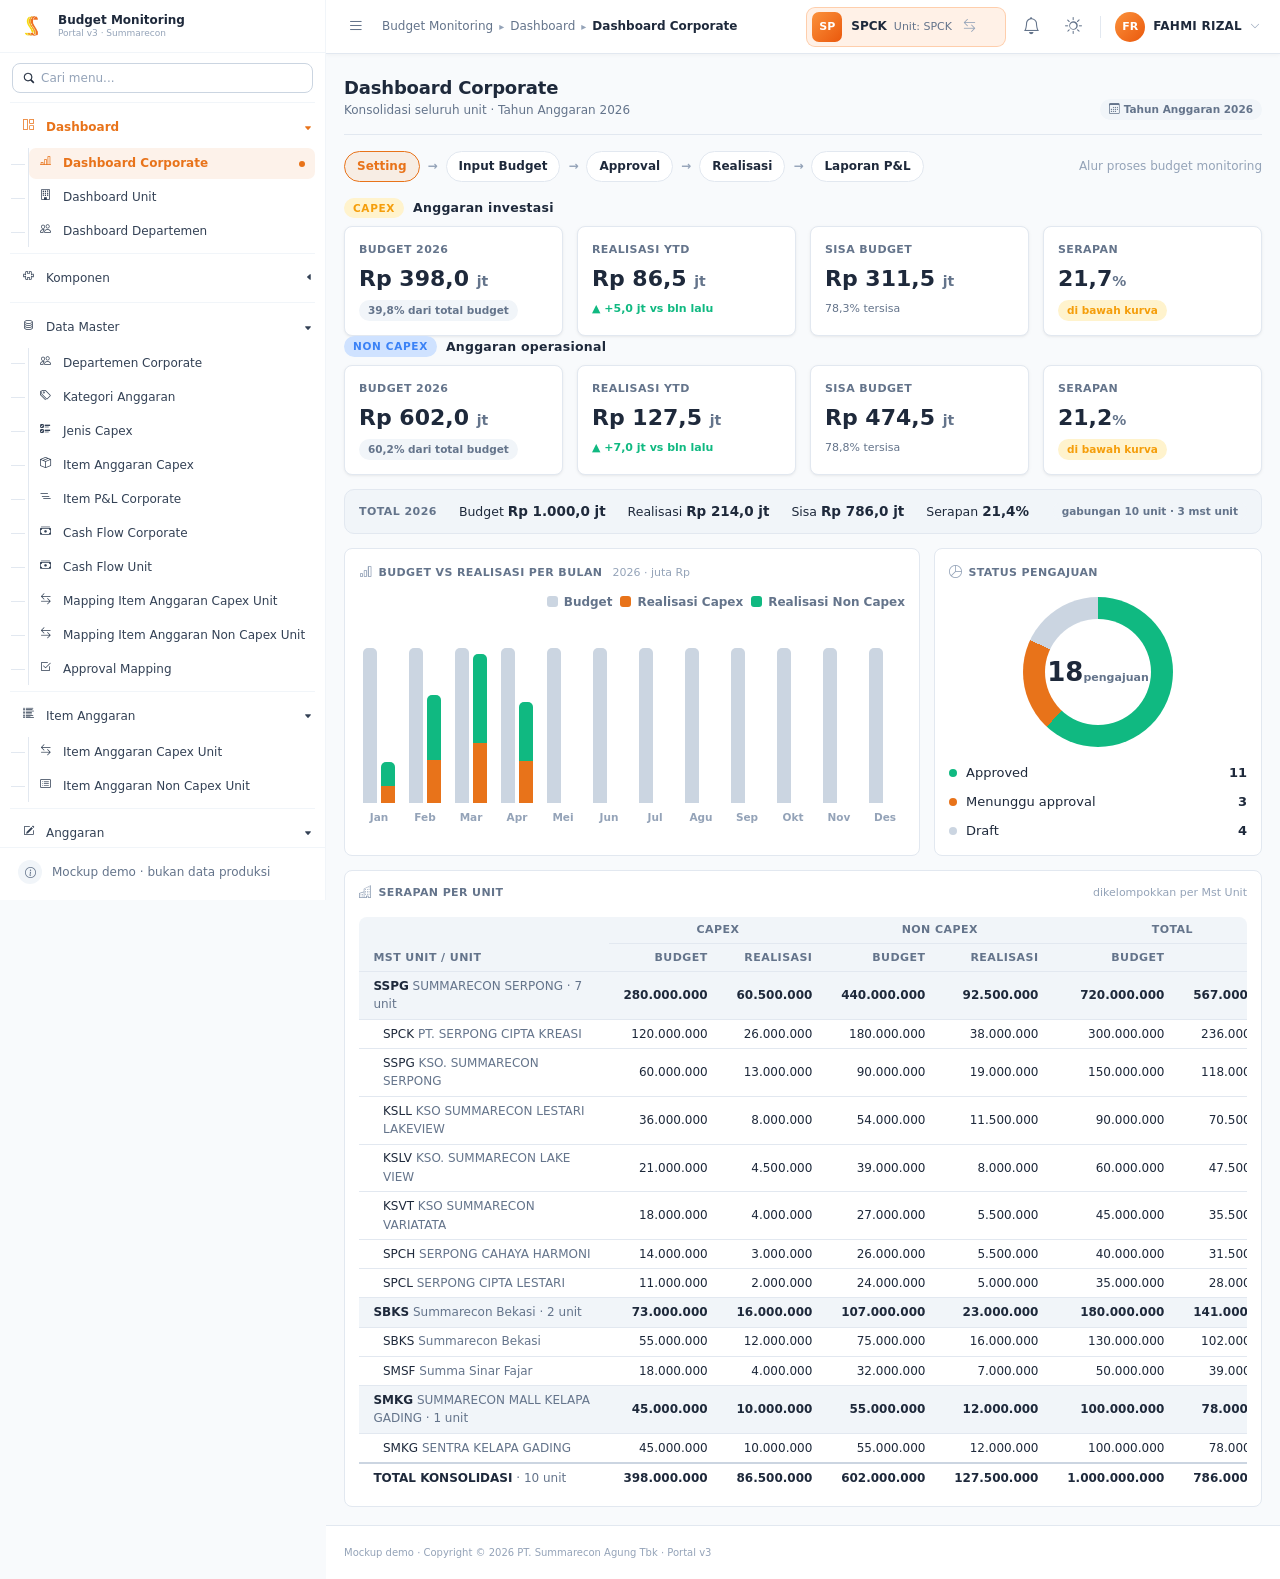
==== commit a1adbfbf: "Selaraskan mockup dengan skema v2 - Hapus P&L Unit (Komponen & Data Master) beserta kolomnya di Item" ====
--- a/index.html
+++ b/index.html
@@ -302,8 +302,8 @@
             <a href="#" class="nav-link"><i class="bi bi-puzzle nav-icon"></i><p>Komponen<i class="right bi bi-caret-left-fill"></i></p></a>
             <ul class="nav nav-treeview">
               <li class="nav-item"><a href="#" class="nav-link" data-s="master-pl"><i class="bi bi-diagram-3 nav-icon"></i><p>Item P&amp;L Corporate</p></a></li>
-              <li class="nav-item"><a href="#" class="nav-link" data-s="master-pl-unit"><i class="bi bi-diagram-3 nav-icon"></i><p>Item P&amp;L Unit</p></a></li>
               <li class="nav-item"><a href="#" class="nav-link" data-s="cf-mst"><i class="bi bi-diagram-2 nav-icon"></i><p>Cash Flow Corporate</p></a></li>
+              <li class="nav-item"><a href="#" class="nav-link" data-s="cfu-mst"><i class="bi bi-diagram-2 nav-icon"></i><p>Cash Flow Unit</p></a></li>
               <li class="nav-item"><a href="#" class="nav-link" data-s="mst-cx-unit"><i class="bi bi-diagram-3 nav-icon"></i><p>Item Capex Unit</p></a></li>
               <li class="nav-item"><a href="#" class="nav-link" data-s="mst-nc-unit"><i class="bi bi-diagram-3 nav-icon"></i><p>Item Non Capex Unit</p></a></li>
             </ul>
@@ -317,10 +317,11 @@
               <li class="nav-item"><a href="#" class="nav-link" data-s="jenis"><i class="bi bi-ui-checks nav-icon"></i><p>Jenis Capex</p></a></li>
               <li class="nav-item"><a href="#" class="nav-link" data-s="item-capex"><i class="bi bi-box-seam nav-icon"></i><p>Item Anggaran Capex</p></a></li>
               <li class="nav-item"><a href="#" class="nav-link" data-s="item-pl"><i class="bi bi-list-nested nav-icon"></i><p>Item P&amp;L Corporate</p></a></li>
-              <li class="nav-item"><a href="#" class="nav-link" data-s="item-pl-unit"><i class="bi bi-list-nested nav-icon"></i><p>Item P&amp;L Unit</p></a></li>
               <li class="nav-item"><a href="#" class="nav-link" data-s="cf"><i class="bi bi-cash-stack nav-icon"></i><p>Cash Flow Corporate</p></a></li>
+              <li class="nav-item"><a href="#" class="nav-link" data-s="cfu"><i class="bi bi-cash-stack nav-icon"></i><p>Cash Flow Unit</p></a></li>
               <li class="nav-item"><a href="#" class="nav-link" data-s="map-cx-unit"><i class="bi bi-arrow-left-right nav-icon"></i><p>Mapping Item Anggaran Capex Unit</p></a></li>
               <li class="nav-item"><a href="#" class="nav-link" data-s="map-nc-unit"><i class="bi bi-arrow-left-right nav-icon"></i><p>Mapping Item Anggaran Non Capex Unit</p></a></li>
+              <li class="nav-item"><a href="#" class="nav-link" data-s="approval-map"><i class="bi bi-check2-square nav-icon"></i><p>Approval Mapping</p></a></li>
             </ul>
           </li>
 
@@ -766,41 +767,45 @@
         </div>
       </section>
 
-      <!-- ================= MASTER ITEM ANGGARAN ================= -->
-      <!-- ================= STRUKTUR P&L UNIT (bm_mst_item_pl_unit) ================= -->
-      <section class="screen" id="s-master-pl-unit">
+      <!-- ================= KOMPONEN CASH FLOW UNIT (bm_mst_cash_flow_mst_unit) ================= -->
+      <!-- Sumber: Excel Sheet Master kolom T (Item Cash flow Unit, by FA Unit). Excel hanya punya
+           SATU level; L1 unit diturunkan dari L1 Cash Flow Corporate hasil mapping (kolom AA/AB). -->
+      <section class="screen" id="s-cfu-mst">
         <div class="ds-page-header">
-          <div class="ds-page-title"><h1>Item P&amp;L Unit</h1><div class="ds-page-subtitle">Level penyusun P&amp;L per unit — memakai istilah operasional unit</div></div>
-          <div class="ds-page-actions"><button class="ds-btn ds-btn-primary" id="pluAddBtn"><i class="bi bi-plus-lg"></i> Item P&amp;L Unit</button></div>
+          <div class="ds-page-title"><h1>Cash Flow Unit</h1><div class="ds-page-subtitle">Level penyusun Cash Flow per unit — L1 dan L2</div></div>
+          <div class="ds-page-actions"><button class="ds-btn ds-btn-primary" id="cfumAddBtn"><i class="bi bi-plus-lg"></i> Komponen Cash Flow Unit</button></div>
         </div>
         <div class="ds-toolbar">
-          <div class="ds-toolbar-search"><input type="search" class="ds-input" id="pluSearch" placeholder="Cari nama level…"></div>
-          <div class="mk-filter"><label>Level</label><select id="pluLevel" class="ds-input" style="width:150px"><option value="">Semua Level</option><option value="L1">L1</option><option value="L2">L2</option><option value="L3">L3</option><option value="L4">L4</option></select></div>
-          <div class="mk-filter"><label>Mst Unit</label><select id="pluUnit" class="ds-input" style="width:130px"><option>SSPG</option><option>SBKS</option><option>SMKG</option></select></div>
+          <div class="ds-toolbar-search"><input type="search" class="ds-input" id="cfumSearch" placeholder="Cari nama level cash flow…"></div>
+          <div class="mk-filter"><label>Level</label><select id="cfumLevel" class="ds-input" style="width:150px"><option value="">Semua Level</option><option value="L1">L1</option><option value="L2">L2</option></select></div>
+          <div class="mk-filter"><label>Mst Unit</label><select id="cfumUnit" class="ds-input" style="width:120px"><option>SSPG</option><option>SBKS</option><option>SMKG</option></select></div>
         </div>
         <div class="ds-section">
-          <div class="ds-section-title"><i class="bi bi-diagram-3"></i> Komponen Item P&amp;L Unit <span class="ds-section-meta">Mst Unit aktif: <b id="pluUnitLbl">SSPG</b> · <b id="pluCount">0</b> item</span></div>
-          <div class="mk-tablewrap"><table class="ds-table ds-table-sm ds-table-head-fixed" id="pluTable"><thead><tr><th style="width:130px">Level</th><th>Nama</th><th style="width:90px">Aktif</th></tr></thead><tbody></tbody></table></div>
+          <div class="ds-section-title"><i class="bi bi-diagram-2"></i> Komponen Cash Flow Unit <span class="ds-section-meta">Mst Unit aktif: <b id="cfumUnitLbl">SSPG</b> · <b id="cfumCount">0</b> item</span></div>
+          <div class="mk-tablewrap"><table class="ds-table ds-table-sm ds-table-head-fixed" id="cfumTable"><thead><tr><th style="width:130px">Level</th><th>Nama</th><th style="width:90px">Aktif</th></tr></thead><tbody></tbody></table></div>
         </div>
       </section>
 
-      <!-- ================= ITEM P&L UNIT (bm_item_pl_unit) ================= -->
-      <section class="screen" id="s-item-pl-unit">
+      <!-- ================= CASH FLOW UNIT (bm_cash_flow_mst_unit) ================= -->
+      <!-- Skala MST UNIT: satu kombinasi dipakai semua sub unit di bawahnya. Tiap kombinasi
+           dipetakan ke Cash Flow Corporate (cash_flow_id) dan harus di-approve (status N → A)
+           di menu Approval Mapping. Sumber: Excel Sheet Master kolom AA/AB. -->
+      <section class="screen" id="s-cfu">
         <div class="ds-page-header">
-          <div class="ds-page-title"><h1>Item P&amp;L Unit</h1><div class="ds-page-subtitle">Kombinasi Item P&amp;L per unit, termasuk pos lokal tiap unit</div></div>
-          <div class="ds-page-actions"><button class="ds-btn ds-btn-primary" id="ipuAddBtn"><i class="bi bi-plus-lg"></i> Mapping P&amp;L Unit</button></div>
+          <div class="ds-page-title"><h1>Cash Flow Unit</h1><div class="ds-page-subtitle">Kombinasi Cash Flow Unit dan pemetaannya ke Cash Flow Corporate</div></div>
+          <div class="ds-page-actions"><button class="ds-btn ds-btn-primary" id="cfuAddBtn"><i class="bi bi-plus-lg"></i> Mapping Cash Flow Unit</button></div>
         </div>
         <div class="ds-toolbar">
-          <div class="ds-toolbar-search"><input type="search" class="ds-input" id="ipuSearch" placeholder="Cari pos P&amp;L / detail…"></div>
-          <div class="mk-filter"><label>Pos P&amp;L (L1)</label><select id="ipuL1" class="ds-input" style="width:215px"><option value="">Semua</option></select></div>
-          <div class="mk-filter"><label>Tipe Standard</label><select id="ipuSt" class="ds-input" style="width:150px"><option value="">Semua</option><option>Standard</option><option>Non Standard</option></select></div>
-          <div class="mk-filter"><label>Tipe Departemen</label><select id="ipuDp" class="ds-input" style="width:160px"><option value="">Semua</option><option>Departemen</option><option>Non Departemen</option></select></div>
-          <div class="mk-filter"><label>Mst Unit</label><select id="ipuUnit" class="ds-input" style="width:120px"><option>SSPG</option><option>SBKS</option><option>SMKG</option></select></div>
+          <div class="ds-toolbar-search"><input type="search" class="ds-input" id="cfuSearch" placeholder="Cari cash flow unit / corporate…"></div>
+          <div class="mk-filter"><label>Cash Flow (L1)</label><select id="cfuL1" class="ds-input" style="width:150px"><option value="">Semua</option></select></div>
+          <div class="mk-filter"><label>Mst Unit</label><select id="cfuUnit" class="ds-input" style="width:120px"><option>SSPG</option><option>SBKS</option><option>SMKG</option></select></div>
+          <div class="mk-filter"><label>Status Approval</label><select id="cfuSts" class="ds-input" style="width:170px"><option value="">Semua</option><option value="N">Menunggu Approval</option><option value="A">Approved</option><option value="X">Dikembalikan</option></select></div>
+          <button class="ds-btn ds-btn-ghost" id="cfuReset"><i class="bi bi-arrow-counterclockwise"></i> Reset</button>
         </div>
         <div class="ds-section">
-          <div class="ds-section-title"><i class="bi bi-list-nested"></i> Item P&amp;L Unit <span class="ds-section-meta">Mst Unit aktif: <b id="ipuUnitLbl">SSPG</b> · <b id="ipuCount">0</b> mapping</span></div>
-          <div class="mk-tablewrap"><table class="ds-table ds-table-sm ds-table-head-fixed" id="ipuTable" style="min-width:980px">
-            <thead><tr><th style="min-width:620px">Pemetaan P&amp;L <span style="font-weight:400;text-transform:none;letter-spacing:0;color:var(--t-text-faint)">(L1 › L2 › L3 › L4)</span></th><th style="width:140px">Tipe Standard</th><th style="width:150px">Tipe Departemen</th><th style="width:90px">Aktif</th></tr></thead>
+          <div class="ds-section-title"><i class="bi bi-cash-stack"></i> Cash Flow Unit <span class="ds-section-meta">Mst Unit aktif: <b id="cfuUnitLbl">SSPG</b> · <b id="cfuCount">0</b> mapping</span></div>
+          <div class="mk-tablewrap"><table class="ds-table ds-table-sm ds-table-head-fixed" id="cfuTable" style="min-width:900px">
+            <thead><tr><th style="min-width:330px">Cash Flow Unit <span style="font-weight:400;text-transform:none;letter-spacing:0;color:var(--t-text-faint)">(L1 › L2)</span></th><th style="min-width:280px">Cash Flow Corporate <span style="font-weight:400;text-transform:none;letter-spacing:0;color:var(--t-text-faint)">(L1 › L2)</span></th><th style="width:170px">Status Approval</th><th style="width:90px">Aktif</th></tr></thead>
             <tbody></tbody>
           </table></div>
         </div>
@@ -840,7 +845,7 @@
         <div class="ds-page-header">
           <div class="ds-page-title">
             <h1>Item Anggaran Non Capex Unit</h1>
-            <div class="ds-page-subtitle">Pemetaan P&amp;L Unit, No. COA, dan Cash Flow tiap item — diisi per unit</div>
+            <div class="ds-page-subtitle">No. COA dan Cash Flow tiap item non capex, diisi per unit</div>
           </div>
           <div class="ds-page-actions">
             <button class="ds-btn ds-btn-secondary" id="ncExport"><i class="bi bi-download"></i> Export</button>
@@ -859,16 +864,16 @@
         <div class="ds-section">
           <div class="ds-section-title"><i class="bi bi-card-list"></i> Item Anggaran Non Capex Unit <span class="ds-section-meta">Unit aktif: <b id="ncUnitLbl">SPCK</b> <span class="mk-faint">(Mst Unit <b id="ncMstLbl">SSPG</b>)</span> · <b id="ncCount">0</b> item</span></div>
           <div class="mk-tablewrap">
-            <!-- Kolom Pemetaan P&L Unit · No. COA · Cash Flow · Aktif diambil dari
-                 bm_item_non_capex_unit_dtl untuk kd_unit yang aktif di header. -->
-            <table class="ds-table ds-table-sm ds-table-head-fixed mk-fixed" id="ncTable" style="min-width:1140px">
+            <!-- Kolom No. COA · Cash Flow · Aktif diambil dari bm_item_non_capex_unit_dtl untuk
+                 kd_unit yang aktif di header (Cash Flow = kd_unit_cash_flow + kd_cash_flow, skala
+                 sub unit — beda dengan Cash Flow Unit di Mapping yang skala mst unit). -->
+            <table class="ds-table ds-table-sm ds-table-head-fixed mk-fixed" id="ncTable" style="min-width:900px">
               <thead><tr>
                 <th style="width:86px">Kode</th>
-                <th style="width:188px">Nama Item</th>
+                <th style="width:230px">Nama Item</th>
                 <th>Pemetaan P&amp;L Corporate <span style="font-weight:400;text-transform:none;letter-spacing:0;color:var(--t-text-faint)">(L1 › L4)</span></th>
-                <th>Pemetaan P&amp;L Unit <span style="font-weight:400;text-transform:none;letter-spacing:0;color:var(--t-text-faint)">(<span id="ncUnitTh">SPCK</span> · L1 › L4)</span></th>
-                <th style="width:96px">No. COA</th>
-                <th style="width:118px">Cash Flow</th>
+                <th style="width:120px">No. COA</th>
+                <th style="width:150px">Cash Flow</th>
                 <th style="width:84px">Aktif</th>
               </tr></thead>
               <tbody></tbody>
@@ -921,8 +926,8 @@
       <!-- ================= MAPPING CAPEX UNIT (bm_item_capex_unit) ================= -->
       <section class="screen" id="s-cfx-map">
         <div class="ds-page-header">
-          <div class="ds-page-title"><h1>Item Anggaran Capex Unit</h1><div class="ds-page-subtitle">Cash Flow tiap item capex, diisi per unit</div></div>
-          <div class="ds-page-actions"><button class="ds-btn ds-btn-primary" id="cfxAddBtn"><i class="bi bi-pencil-square"></i> Isi Cash Flow</button></div>
+          <div class="ds-page-title"><h1>Item Anggaran Capex Unit</h1><div class="ds-page-subtitle">No. COA dan Cash Flow tiap item capex, diisi per unit</div></div>
+          <div class="ds-page-actions"><button class="ds-btn ds-btn-primary" id="cfxAddBtn"><i class="bi bi-pencil-square"></i> Isi Data Unit</button></div>
         </div>
         <div class="ds-toolbar">
           <div class="ds-toolbar-search"><input type="search" class="ds-input" id="cfxSearch" placeholder="Cari item capex / cash flow…"></div>
@@ -932,9 +937,10 @@
         </div>
         <div class="ds-section">
           <div class="ds-section-title"><i class="bi bi-arrow-left-right"></i> Item Anggaran Capex Unit <span class="ds-section-meta">Unit aktif: <b id="cfxUnitLbl">SPCK</b> <span class="mk-faint">(Mst Unit <b id="cfxMstLbl">SSPG</b>)</span> · <b id="cfxCount">0</b> item</span></div>
-          <!-- Kolom Cash Flow & Aktif diambil dari bm_item_capex_unit_dtl untuk kd_unit di header. -->
-          <div class="mk-tablewrap"><table class="ds-table ds-table-sm ds-table-head-fixed" id="cfxTable" style="min-width:820px">
-            <thead><tr><th style="width:130px">Kode</th><th style="min-width:240px">Item Capex Unit</th><th style="min-width:190px">Item Capex Corporate</th><th style="min-width:170px">Cash Flow</th><th style="width:90px">Aktif</th></tr></thead>
+          <!-- Kolom No. COA, Cash Flow & Aktif diambil dari bm_item_capex_unit_dtl untuk kd_unit di
+               header (Cash Flow = kd_unit_cash_flow + kd_cash_flow, skala sub unit). -->
+          <div class="mk-tablewrap"><table class="ds-table ds-table-sm ds-table-head-fixed" id="cfxTable" style="min-width:940px">
+            <thead><tr><th style="width:130px">Kode</th><th style="min-width:240px">Item Capex Unit</th><th style="min-width:190px">Item Capex Corporate</th><th style="width:130px">No. COA</th><th style="min-width:170px">Cash Flow</th><th style="width:90px">Aktif</th></tr></thead>
             <tbody></tbody>
           </table></div>
         </div>
@@ -942,11 +948,12 @@
 
 
       <!-- ================= MAPPING ITEM ANGGARAN CAPEX UNIT (bm_item_capex_unit → kd_item_capex) ================= -->
-      <!-- Mapping ke Corporate melekat di MST UNIT: satu mapping dipakai seluruh kd_unit di
-           bawahnya. Yang per kd_unit (Cash Flow, fg_aktif) diisi di menu Item Anggaran. -->
+      <!-- Mapping ke Corporate + Cash Flow Unit (cash_flow_mst_unit_id) melekat di MST UNIT: satu
+           mapping dipakai seluruh kd_unit di bawahnya dan harus di-approve (status N → A) di menu
+           Approval Mapping. Yang per kd_unit (No. COA, Cash Flow, fg_aktif) diisi di menu Item Anggaran. -->
       <section class="screen" id="s-map-cx-unit">
         <div class="ds-page-header">
-          <div class="ds-page-title"><h1>Mapping Item Anggaran Capex Unit</h1><div class="ds-page-subtitle">Pemetaan item capex unit ke Item Anggaran Capex Corporate, per Mst Unit</div></div>
+          <div class="ds-page-title"><h1>Mapping Item Anggaran Capex Unit</h1><div class="ds-page-subtitle">Pemetaan item capex unit ke Corporate dan Cash Flow Unit</div></div>
           <div class="ds-page-actions"><button class="ds-btn ds-btn-primary" id="mapcxAddBtn"><i class="bi bi-plus-lg"></i> Mapping</button></div>
         </div>
         <div class="ds-toolbar">
@@ -955,19 +962,20 @@
         </div>
         <div class="ds-section">
           <div class="ds-section-title"><i class="bi bi-arrow-left-right"></i> Mapping Item Anggaran Capex Unit <span class="ds-section-meta">Mst Unit aktif: <b id="mapcxUnitLbl">SSPG</b> &middot; <b id="mapcxCount">0</b> item</span></div>
-          <div class="mk-tablewrap"><table class="ds-table ds-table-sm ds-table-head-fixed" id="mapcxTable" style="min-width:760px">
-            <thead><tr><th style="width:170px">Kode</th><th style="min-width:260px">Item Capex Unit</th><th style="min-width:230px">Item Anggaran Capex Corporate</th><th style="width:90px">Aktif</th></tr></thead>
+          <div class="mk-tablewrap"><table class="ds-table ds-table-sm ds-table-head-fixed" id="mapcxTable" style="min-width:1000px">
+            <thead><tr><th style="width:150px">Kode</th><th style="min-width:230px">Item Capex Unit</th><th style="min-width:210px">Item Anggaran Capex Corporate</th><th style="min-width:150px">Cash Flow Unit</th><th style="width:170px">Status Approval</th><th style="width:90px">Aktif</th></tr></thead>
             <tbody></tbody>
           </table></div>
         </div>
       </section>
 
       <!-- ================= MAPPING ITEM ANGGARAN NON CAPEX UNIT (bm_item_non_capex_unit → item_pl_id) ================= -->
-      <!-- Sama seperti capex: pemetaan ke Item P&L Corporate di level MST UNIT. Pemetaan
-           P&L Unit, No. COA, dan Cash Flow per kd_unit diisi di menu Item Anggaran. -->
+      <!-- Sama seperti capex: pemetaan ke Item P&L Corporate + Cash Flow Unit di level MST UNIT,
+           harus di-approve di menu Approval Mapping. No. COA & Cash Flow per kd_unit diisi di
+           menu Item Anggaran. -->
       <section class="screen" id="s-map-nc-unit">
         <div class="ds-page-header">
-          <div class="ds-page-title"><h1>Mapping Item Anggaran Non Capex Unit</h1><div class="ds-page-subtitle">Pemetaan item non capex unit ke Item P&amp;L Corporate, per Mst Unit</div></div>
+          <div class="ds-page-title"><h1>Mapping Item Anggaran Non Capex Unit</h1><div class="ds-page-subtitle">Pemetaan item non capex unit ke P&amp;L Corporate dan Cash Flow Unit</div></div>
           <div class="ds-page-actions"><button class="ds-btn ds-btn-primary" id="mapncAddBtn"><i class="bi bi-plus-lg"></i> Mapping</button></div>
         </div>
         <div class="ds-toolbar">
@@ -978,16 +986,44 @@
         </div>
         <div class="ds-section">
           <div class="ds-section-title"><i class="bi bi-arrow-left-right"></i> Mapping Item Anggaran Non Capex Unit <span class="ds-section-meta">Mst Unit aktif: <b id="mapncUnitLbl">SSPG</b> &middot; <b id="mapncCount">0</b> item</span></div>
-          <div class="mk-tablewrap"><table class="ds-table ds-table-sm ds-table-head-fixed mk-fixed" id="mapncTable" style="min-width:1000px">
+          <div class="mk-tablewrap"><table class="ds-table ds-table-sm ds-table-head-fixed mk-fixed" id="mapncTable" style="min-width:1260px">
             <thead><tr>
               <th style="width:86px">Kode</th>
-              <th style="width:230px">Nama Item</th>
+              <th style="width:210px">Nama Item</th>
               <th>Pemetaan P&amp;L Corporate <span style="font-weight:400;text-transform:none;letter-spacing:0;color:var(--t-text-faint)">(L1 &rsaquo; L4)</span></th>
               <th style="width:130px">Tipe Standard</th>
+              <th style="width:180px">Cash Flow Unit</th>
+              <th style="width:170px">Status Approval</th>
               <th style="width:84px">Aktif</th>
             </tr></thead>
             <tbody></tbody>
           </table></div>
+        </div>
+      </section>
+
+      <!-- ================= APPROVAL MAPPING ================= -->
+      <!-- Menyetujui status N → A di bm_cash_flow_mst_unit, bm_item_capex_unit, dan
+           bm_item_non_capex_unit (user_approve + tgl_approve). Mapping yang belum Approved
+           belum bisa dipakai (mis. tidak muncul di dropdown Rincian Input Budget). -->
+      <section class="screen" id="s-approval-map">
+        <div class="ds-page-header"><div class="ds-page-title"><h1>Approval Mapping</h1><div class="ds-page-subtitle">Persetujuan mapping Cash Flow Unit dan Item Anggaran Unit</div></div></div>
+        <div class="mk-kpis" style="grid-template-columns:repeat(3,1fr);margin-bottom:14px">
+          <div class="ds-stat-card"><div class="ds-stat-label">Menunggu approval Anda</div><div class="ds-stat-value" id="apm-wait">0</div><div class="ds-stat-delta mk-muted">semua jenis mapping</div></div>
+          <div class="ds-stat-card"><div class="ds-stat-label">Disetujui</div><div class="ds-stat-value" id="apm-done">0</div><div class="ds-stat-delta mk-vpos">sejak halaman dibuka</div></div>
+          <div class="ds-stat-card"><div class="ds-stat-label">Dikembalikan</div><div class="ds-stat-value" id="apm-rej">0</div><div class="ds-stat-delta mk-muted">diperbaiki oleh pembuat mapping</div></div>
+        </div>
+        <div class="ds-toolbar">
+          <ul class="ds-tabs" id="apmTabs">
+            <li><button class="ds-tabs-link is-active" data-t="cfu">Cash Flow Unit <span class="ds-badge ds-badge-warning" id="apmN-cfu">0</span></button></li>
+            <li><button class="ds-tabs-link" data-t="cx">Mapping Capex Unit <span class="ds-badge ds-badge-warning" id="apmN-cx">0</span></button></li>
+            <li><button class="ds-tabs-link" data-t="nc">Mapping Non Capex Unit <span class="ds-badge ds-badge-warning" id="apmN-nc">0</span></button></li>
+          </ul>
+          <div class="ds-toolbar-divider"></div>
+          <div class="mk-filter"><label>Mst Unit</label><select id="apmUnit" class="ds-input" style="width:120px"><option value="">Semua</option><option>SSPG</option><option>SBKS</option><option>SMKG</option></select></div>
+        </div>
+        <div class="ds-section">
+          <div class="ds-section-title"><i class="bi bi-inbox"></i> <span id="apmTitle">Antrian Persetujuan — Cash Flow Unit</span> <span class="ds-section-meta"><b id="apmCount">0</b> menunggu</span></div>
+          <div class="mk-tablewrap"><table class="ds-table ds-table-sm" id="apmTable" style="min-width:960px"><thead></thead><tbody></tbody></table></div>
         </div>
       </section>
 
@@ -1010,12 +1046,14 @@
               <button class="ds-btn ds-btn-secondary" id="ibDraft">Simpan Draft</button>
               <button class="ds-btn ds-btn-secondary" id="ibAjukan">Ajukan <i class="bi bi-arrow-right"></i></button>
               <button class="ds-btn ds-btn-secondary" id="ibRevisi"><i class="bi bi-pencil-square"></i> Revisi</button>
-              <button class="ds-btn ds-btn-secondary" id="ibAddition"><i class="bi bi-cash-coin"></i> Addition</button>
+              <button class="ds-btn ds-btn-secondary" id="ibOverBudget"><i class="bi bi-cash-coin"></i> Over Budget</button>
             </span>
           </div>
-          <div class="ds-form-stack ds-form-stack-4">
+          <!-- Sub Tipe = bm_budget_req.sub_tipe (turunan tipe): G General · R Reallocation · A Addition -->
+          <div class="ds-form-stack ds-form-stack-5">
             <div><label class="ds-label">No. Pengajuan</label><input class="ds-input" id="ibhNo" readonly></div>
             <div><label class="ds-label">Jenis Pengajuan</label><select class="ds-input" id="ibhJenis"><option>Budget</option><option>Non Budget</option></select></div>
+            <div><label class="ds-label">Sub Tipe</label><select class="ds-input" id="ibhSub"><option value="G">General</option><option value="R">Reallocation</option><option value="A">Addition</option></select></div>
             <div><label class="ds-label">Tahun Pengajuan</label><select class="ds-input" id="ibhThn"><option>2026</option><option>2027</option></select></div>
             <div><label class="ds-label">Departemen</label><select class="ds-input" id="ibhDept"><option>HR &amp; GA</option><option>Marketing</option><option>Finance &amp; Accounting</option><option>Information Technology</option><option>General Affairs</option></select></div>
           </div>
@@ -1024,9 +1062,9 @@
         <div class="ds-section" style="margin-bottom:14px">
           <div class="mk-sec-head"><span class="mk-sec-label"><i class="bi bi-list-ul"></i> Rincian Item</span><span class="mk-sec-meta">Pilih <b>Bertahap</b> bila realisasinya tersebar beberapa bulan · <b id="ibKatLabel" style="text-transform:none;letter-spacing:0">—</b></span><span class="mk-sec-actions"><button class="ds-btn ds-btn-primary ds-btn-sm" id="ibAddBtn"><i class="bi bi-plus-lg"></i> Baris</button></span></div>
           <div class="mk-tablewrap"><table class="ds-table ds-table-sm" id="ibTable" style="min-width:960px">
-            <thead><tr><th>Item Anggaran</th><th>Nama Item Budget</th><th class="mk-r">Qty</th><th>Satuan</th><th class="mk-r">Harga Satuan</th><th class="mk-r">Total Setahun</th><th style="width:210px">Jenis</th><th style="width:175px">Bulan Realisasi</th><th>Keterangan</th></tr></thead>
+            <thead><tr><th id="ibThDari" style="display:none;min-width:210px">Dialihkan dari</th><th>Item Anggaran</th><th>Nama Item Budget</th><th class="mk-r">Qty</th><th>Satuan</th><th class="mk-r">Harga Satuan</th><th class="mk-r">Total Setahun</th><th style="width:210px">Jenis</th><th style="width:175px">Bulan Realisasi</th><th>Keterangan</th></tr></thead>
             <tbody></tbody>
-            <tfoot><tr><td colspan="5" style="text-align:right;font-weight:700">Total Pengajuan</td><td class="mk-r mk-num" id="ibTotal" style="font-weight:800;font-size:14px;color:var(--smra-orange)">0</td><td></td><td></td><td></td></tr></tfoot>
+            <tfoot><tr><td colspan="5" id="ibFootLbl" style="text-align:right;font-weight:700">Total Pengajuan</td><td class="mk-r mk-num" id="ibTotal" style="font-weight:800;font-size:14px;color:var(--smra-orange)">0</td><td></td><td></td><td></td></tr></tfoot>
           </table></div>
         </div>
 
@@ -1051,12 +1089,13 @@
               <button class="ds-btn ds-btn-secondary" id="cxDraft">Simpan Draft</button>
               <button class="ds-btn ds-btn-secondary" id="cxAjukan">Ajukan <i class="bi bi-arrow-right"></i></button>
               <button class="ds-btn ds-btn-secondary" id="cxRevisi"><i class="bi bi-pencil-square"></i> Revisi</button>
-              <button class="ds-btn ds-btn-secondary" id="cxAddition"><i class="bi bi-cash-coin"></i> Addition</button>
+              <button class="ds-btn ds-btn-secondary" id="cxOverBudget"><i class="bi bi-cash-coin"></i> Over Budget</button>
             </span>
           </div>
-          <div class="ds-form-stack ds-form-stack-4">
+          <div class="ds-form-stack ds-form-stack-5">
             <div><label class="ds-label">No. Pengajuan</label><input class="ds-input" id="cxhNo" readonly></div>
             <div><label class="ds-label">Jenis Pengajuan</label><select class="ds-input" id="cxhJenis"><option>Budget</option><option>Non Budget</option></select></div>
+            <div><label class="ds-label">Sub Tipe</label><select class="ds-input" id="cxhSub"><option value="G">General</option><option value="R">Reallocation</option><option value="A">Addition</option></select></div>
             <div><label class="ds-label">Tahun Pengajuan</label><select class="ds-input" id="cxhThn"><option>2026</option><option>2027</option></select></div>
             <div><label class="ds-label">Departemen</label><select class="ds-input" id="cxhDept"><option>HR &amp; GA</option><option>Marketing</option><option>Finance &amp; Accounting</option><option>Information Technology</option><option>General Affairs</option></select></div>
           </div>
@@ -1065,9 +1104,9 @@
         <div class="ds-section" style="margin-bottom:14px">
           <div class="mk-sec-head"><span class="mk-sec-label"><i class="bi bi-list-ul"></i> Rincian Item Capex</span><span class="mk-sec-meta">Pilih <b>Bertahap</b> bila realisasinya tersebar beberapa bulan · <b id="cxKatLabel" style="text-transform:none;letter-spacing:0">—</b></span><span class="mk-sec-actions"><button class="ds-btn ds-btn-primary ds-btn-sm" id="cxAddBtn"><i class="bi bi-plus-lg"></i> Baris</button></span></div>
           <div class="mk-tablewrap"><table class="ds-table ds-table-sm" id="cxTable" style="min-width:960px">
-            <thead><tr><th>Item Capex Unit</th><th>Nama Item Budget</th><th class="mk-r">Qty</th><th>Satuan</th><th class="mk-r">Harga Satuan</th><th class="mk-r">Total</th><th style="width:210px">Jenis</th><th style="width:175px">Bulan Realisasi</th><th>Keterangan</th></tr></thead>
+            <thead><tr><th id="cxThDari" style="display:none;min-width:210px">Dialihkan dari</th><th>Item Capex Unit</th><th>Nama Item Budget</th><th class="mk-r">Qty</th><th>Satuan</th><th class="mk-r">Harga Satuan</th><th class="mk-r">Total</th><th style="width:210px">Jenis</th><th style="width:175px">Bulan Realisasi</th><th>Keterangan</th></tr></thead>
             <tbody></tbody>
-            <tfoot><tr><td colspan="5" style="text-align:right;font-weight:700">Total Pengajuan</td><td class="mk-r mk-num" id="cxTotal" style="font-weight:800;font-size:14px;color:var(--smra-orange)">0</td><td></td><td></td><td></td></tr></tfoot>
+            <tfoot><tr><td colspan="5" id="cxFootLbl" style="text-align:right;font-weight:700">Total Pengajuan</td><td class="mk-r mk-num" id="cxTotal" style="font-weight:800;font-size:14px;color:var(--smra-orange)">0</td><td></td><td></td><td></td></tr></tfoot>
           </table></div>
         </div>
 
@@ -1330,7 +1369,8 @@
         <div><label class="ds-label">Status</label><select class="ds-input" id="mapcxfAktif"><option>Aktif</option><option>Non-Aktif</option></select></div>
         <div style="grid-column:1 / -1"><label class="ds-label">Item Capex Unit <span class="ds-required">*</span></label><select class="ds-input" id="mapcxfItemUnit"></select></div>
         <div style="grid-column:1 / -1"><label class="ds-label">Item Anggaran Capex Corporate <span class="ds-required">*</span></label><select class="ds-input" id="mapcxfItem"></select></div>
-        <div class="mk-note"><i class="bi bi-info-circle"></i><span>Berlaku untuk seluruh unit di bawah Mst Unit ini. Cash Flow diisi di menu <b>Item Anggaran Capex Unit</b>.</span></div>
+        <div style="grid-column:1 / -1"><label class="ds-label">Cash Flow Unit <span class="ds-required">*</span></label><select class="ds-input" id="mapcxfCfu"></select></div>
+        <div class="mk-note"><i class="bi bi-info-circle"></i><span>Berlaku untuk seluruh unit di bawah Mst Unit ini dan perlu di-approve di menu <b>Approval Mapping</b>. No. COA &amp; Cash Flow per unit diisi di menu <b>Item Anggaran Capex Unit</b>.</span></div>
       </div></div>
       <div class="mk-modal-f"><button class="ds-btn ds-btn-secondary" data-close>Batal</button><button class="ds-btn ds-btn-primary" id="mapcxfSave"><i class="bi bi-check-lg"></i> Simpan</button></div>
     </div>
@@ -1345,6 +1385,7 @@
           <div><label class="ds-label">Mst Unit <span class="ds-required">*</span></label><select class="ds-input" id="mapncfUnit"><option>SSPG</option><option>SBKS</option><option>SMKG</option></select></div>
           <div><label class="ds-label">Status</label><select class="ds-input" id="mapncfAktif"><option>Aktif</option><option>Non-Aktif</option></select></div>
           <div style="grid-column:1 / -1"><label class="ds-label">Item Non Capex Unit <span class="ds-required">*</span></label><select class="ds-input" id="mapncfItem"></select></div>
+          <div style="grid-column:1 / -1"><label class="ds-label">Cash Flow Unit <span class="ds-required">*</span></label><select class="ds-input" id="mapncfCfu"></select></div>
         </div>
         <div class="mk-panel">
           <div class="mk-panel-t"><b>Pemetaan P&amp;L Corporate</b><span class="mk-panel-r">Tipe Standard: <b id="mapncfStd">—</b></span></div>
@@ -1356,7 +1397,7 @@
             <div class="mk-prev" id="mapncfPrev">—</div>
           </div>
         </div>
-        <div class="mk-note" style="margin-top:12px"><i class="bi bi-info-circle"></i><span>P&amp;L Unit, No. COA, dan Cash Flow diisi di menu <b>Item Anggaran Non Capex Unit</b>.</span></div>
+        <div class="mk-note" style="margin-top:12px"><i class="bi bi-info-circle"></i><span>Perlu di-approve di menu <b>Approval Mapping</b>. No. COA &amp; Cash Flow per unit diisi di menu <b>Item Anggaran Non Capex Unit</b>.</span></div>
       </div>
       <div class="mk-modal-f"><button class="ds-btn ds-btn-secondary" data-close>Batal</button><button class="ds-btn ds-btn-primary" id="mapncfSave"><i class="bi bi-check-lg"></i> Simpan</button></div>
     </div>
@@ -1376,35 +1417,24 @@
     </div>
   </div>
 
-  <!-- Modal: Tambah Item Anggaran Non Capex Unit -->
+  <!-- Modal: Isi Data Unit — Item Anggaran Non Capex Unit (bm_item_non_capex_unit_dtl) -->
   <div class="mk-ov" id="ncOv">
-    <div class="mk-modal" style="max-width:940px">
+    <div class="mk-modal">
       <div class="mk-modal-h"><h3>Isi Data Unit — Item Anggaran Non Capex Unit</h3><button class="mk-modal-x" data-close title="Tutup"><i class="bi bi-x-lg"></i></button></div>
       <div class="mk-modal-b">
-        <div class="ds-form-stack" style="display:grid;grid-template-columns:2fr 1fr 1.2fr 1fr;gap:12px">
-          <div><label class="ds-label">Item Non Capex Unit <span class="ds-required">*</span></label><select class="ds-input" id="ncfName"></select></div>
+        <div class="ds-form-stack" style="margin-bottom:12px"><div><label class="ds-label">Item Non Capex Unit <span class="ds-required">*</span></label><select class="ds-input" id="ncfName"></select></div></div>
+        <div class="ds-form-stack ds-form-stack-3" style="margin-bottom:14px">
           <div><label class="ds-label">No. COA</label><input class="ds-input" id="ncfCoa" placeholder="mis. 6-1305-002"></div>
           <div><label class="ds-label">Cash Flow</label><select class="ds-input" id="ncfCf"></select></div>
           <div><label class="ds-label">Status</label><select class="ds-input" id="ncfAktif"><option>Aktif</option><option>Non-Aktif</option></select></div>
         </div>
-        <div class="mk-panels2">
         <div class="mk-panel">
-          <div class="mk-panel-t"><b>Pemetaan P&amp;L Corporate</b><span>dari Data Master</span><span class="mk-panel-r">Tipe Standard: <b id="ncfStd">—</b></span></div>
+          <div class="mk-panel-t"><b>Mapping dari Data Master</b><span class="mk-panel-r">Tipe Standard: <b id="ncfStd">—</b></span></div>
           <div class="mk-fcol">
-            <div class="mk-note"><i class="bi bi-lock"></i><span>Pemetaan P&amp;L Corporate dikelola di <b>Data Master</b>, tidak diubah dari sini.</span></div>
+            <div class="mk-note"><i class="bi bi-lock"></i><span>Pemetaan P&amp;L Corporate &amp; Cash Flow Unit dikelola di <b>Data Master</b>, tidak diubah dari sini.</span></div>
             <div class="mk-prev" id="ncfPrev">—</div>
+            <div class="mk-faint" style="font-size:12px">Cash Flow Unit: <b id="ncfCfu">—</b></div>
           </div>
-        </div>
-        <div class="mk-panel">
-          <div class="mk-panel-t"><b>Pemetaan P&amp;L Unit</b><span>opsional</span><span class="mk-panel-r"><span class="u" id="ncfuUnit">SPCK</span> · Tipe Standard: <b id="ncfuStd">—</b></span></div>
-          <div class="mk-fcol">
-            <div class="wide"><label class="ds-label">Pos P&amp;L Unit (L1)</label><select class="ds-input" id="ncfuL1"></select></div>
-            <div><label class="ds-label">L2</label><select class="ds-input" id="ncfuL2"></select></div>
-            <div><label class="ds-label">L3</label><select class="ds-input" id="ncfuL3"></select></div>
-            <div class="wide"><label class="ds-label">Detail (L4)</label><select class="ds-input" id="ncfuL4"></select></div>
-            <div class="mk-prev" id="ncfuPrev">—</div>
-          </div>
-        </div>
         </div>
       </div>
       <div class="mk-modal-f"><button class="ds-btn ds-btn-secondary" data-close>Batal</button><button class="ds-btn ds-btn-primary" id="ncfSave"><i class="bi bi-check-lg"></i> Simpan</button></div>
@@ -1452,6 +1482,7 @@
     <div class="mk-modal">
       <div class="mk-modal-h"><h3>Tambah Baris Item</h3><button class="mk-modal-x" data-close title="Tutup"><i class="bi bi-x-lg"></i></button></div>
       <div class="mk-modal-b">
+        <div class="ds-form-stack" style="margin-bottom:14px" id="ibDariWrap"><div><label class="ds-label">Dialihkan dari <span class="ds-required">*</span></label><select class="ds-input" id="ibDari"></select></div></div>
         <div class="ds-form-stack" style="margin-bottom:14px"><div><label class="ds-label">Item Anggaran <span class="ds-required">*</span></label><select class="ds-input" id="ibItem"></select></div></div>
         <div class="ds-form-stack" style="margin-bottom:14px"><div><label class="ds-label">Nama Item Budget</label><input class="ds-input" id="ibKet" placeholder="mis. Asuransi Gedung Kantor SPCK"></div></div>
         <div class="ds-form-stack ds-form-stack-3">
@@ -1479,7 +1510,7 @@
           <button class="ds-btn ds-btn-primary" id="ibNewBtn"><i class="bi bi-plus-lg"></i> Pengajuan Baru</button>
         </div>
         <div class="mk-tablewrap"><table class="ds-table ds-table-sm" id="ibSubs" style="min-width:720px">
-          <thead><tr><th>No. Pengajuan</th><th class="mk-c" style="width:70px">Rev</th><th>Kategori Anggaran</th><th>Dept</th><th class="mk-c">Tahun</th><th class="mk-r">Total Pengajuan</th><th class="mk-c">Status</th></tr></thead>
+          <thead><tr><th>No. Pengajuan</th><th class="mk-c" style="width:70px">Rev</th><th>Sub Tipe</th><th>Kategori Anggaran</th><th>Dept</th><th class="mk-c">Tahun</th><th class="mk-r">Total Pengajuan</th><th class="mk-c">Status</th></tr></thead>
           <tbody></tbody>
         </table></div>
       </div>
@@ -1491,6 +1522,7 @@
     <div class="mk-modal">
       <div class="mk-modal-h"><h3>Tambah Baris Item Capex</h3><button class="mk-modal-x" data-close title="Tutup"><i class="bi bi-x-lg"></i></button></div>
       <div class="mk-modal-b">
+        <div class="ds-form-stack" style="margin-bottom:14px" id="cxDariWrap"><div><label class="ds-label">Dialihkan dari <span class="ds-required">*</span></label><select class="ds-input" id="cxDari"></select></div></div>
         <div class="ds-form-stack" style="margin-bottom:14px"><div><label class="ds-label">Item Anggaran (Kategori Barang) <span class="ds-required">*</span></label><select class="ds-input" id="cxItem"></select></div></div>
         <div class="ds-form-stack" style="margin-bottom:14px"><div><label class="ds-label">Nama Item Budget</label><input class="ds-input" id="cxKet" placeholder="mis. Mobil Operasional Toyota Innova"></div></div>
         <div class="ds-form-stack ds-form-stack-3">
@@ -1518,7 +1550,7 @@
           <button class="ds-btn ds-btn-primary" id="cxNewBtn"><i class="bi bi-plus-lg"></i> Pengajuan Baru</button>
         </div>
         <div class="mk-tablewrap"><table class="ds-table ds-table-sm" id="cxSubs" style="min-width:720px">
-          <thead><tr><th>No. Pengajuan</th><th class="mk-c" style="width:70px">Rev</th><th>Kategori</th><th>Dept</th><th class="mk-c">Tahun</th><th class="mk-r">Total Pengajuan</th><th class="mk-c">Status</th></tr></thead>
+          <thead><tr><th>No. Pengajuan</th><th class="mk-c" style="width:70px">Rev</th><th>Sub Tipe</th><th>Kategori</th><th>Dept</th><th class="mk-c">Tahun</th><th class="mk-r">Total Pengajuan</th><th class="mk-c">Status</th></tr></thead>
           <tbody></tbody>
         </table></div>
       </div>
@@ -1625,57 +1657,62 @@
   <!-- Modal: Tambah Item Anggaran Capex Unit (bm_item_capex_unit) -->
   <div class="mk-ov" id="cfxOv">
     <div class="mk-modal" style="max-width:470px">
-      <div class="mk-modal-h"><h3>Isi Cash Flow — Item Anggaran Capex Unit</h3><button class="mk-modal-x" data-close title="Tutup"><i class="bi bi-x-lg"></i></button></div>
+      <div class="mk-modal-h"><h3>Isi Data Unit — Item Anggaran Capex Unit</h3><button class="mk-modal-x" data-close title="Tutup"><i class="bi bi-x-lg"></i></button></div>
       <div class="mk-modal-b"><div class="ds-form-stack ds-form-stack-2">
         <div><label class="ds-label">Mst Unit <span class="ds-required">*</span></label><select class="ds-input" id="cfxfUnit"><option>SSPG</option><option>SBKS</option><option>SMKG</option></select></div>
         <div><label class="ds-label">Status</label><select class="ds-input" id="cfxfAktif"><option>Aktif</option><option>Non-Aktif</option></select></div>
         <div style="grid-column:1 / -1"><label class="ds-label">Item Capex Unit <span class="ds-required">*</span></label><select class="ds-input" id="cfxfItemUnit"></select></div>
         <div style="grid-column:1 / -1"><label class="ds-label">Item Capex Corporate <span style="font-weight:400;color:var(--t-text-muted)">(dari Data Master &middot; Mapping Item Anggaran Capex Unit)</span></label><input class="ds-input" id="cfxfItem" readonly></div>
-        <div style="grid-column:1 / -1"><label class="ds-label">Cash Flow <span class="ds-required">*</span></label><select class="ds-input" id="cfxfCf"></select></div>
+        <div><label class="ds-label">No. COA</label><input class="ds-input" id="cfxfCoa" placeholder="mis. 1-2105-01"></div>
+        <div><label class="ds-label">Cash Flow <span class="ds-required">*</span></label><select class="ds-input" id="cfxfCf"></select></div>
       </div></div>
       <div class="mk-modal-f"><button class="ds-btn ds-btn-secondary" data-close>Batal</button><button class="ds-btn ds-btn-primary" id="cfxfSave"><i class="bi bi-check-lg"></i> Simpan</button></div>
     </div>
   </div>
-  <!-- Modal: Tambah Komponen Item P&L Unit -->
-  <div class="mk-ov" id="pluOv">
+  <!-- Modal: Tambah Komponen Cash Flow Unit (bm_mst_cash_flow_mst_unit) -->
+  <div class="mk-ov" id="cfumOv">
     <div class="mk-modal" style="max-width:470px">
-      <div class="mk-modal-h"><h3>Tambah Komponen Item P&amp;L Unit</h3><button class="mk-modal-x" data-close title="Tutup"><i class="bi bi-x-lg"></i></button></div>
+      <div class="mk-modal-h"><h3>Tambah Komponen Cash Flow Unit</h3><button class="mk-modal-x" data-close title="Tutup"><i class="bi bi-x-lg"></i></button></div>
       <div class="mk-modal-b"><div class="ds-form-stack ds-form-stack-2">
-        <div><label class="ds-label">Level <span class="ds-required">*</span></label><select class="ds-input" id="plufLevel"><option value="L1">L1</option><option value="L2">L2</option><option value="L3">L3</option><option value="L4">L4</option></select></div>
-        <div><label class="ds-label">Mst Unit</label><select class="ds-input" id="plufUnit"><option>SSPG</option><option>SBKS</option><option>SMKG</option></select></div>
-        <div style="grid-column:1 / -1"><label class="ds-label">Nama <span class="ds-required">*</span></label><input class="ds-input" id="plufName" placeholder="mis. Beban pemasaran digital"></div>
-        <div><label class="ds-label">Status</label><select class="ds-input" id="plufAktif"><option>Aktif</option><option>Non-Aktif</option></select></div>
+        <div><label class="ds-label">Level <span class="ds-required">*</span></label><select class="ds-input" id="cfumfLevel"><option value="L1">L1</option><option value="L2">L2</option></select></div>
+        <div><label class="ds-label">Mst Unit <span class="ds-required">*</span></label><select class="ds-input" id="cfumfUnit"><option>SSPG</option><option>SBKS</option><option>SMKG</option></select></div>
+        <div style="grid-column:1 / -1"><label class="ds-label">Nama <span class="ds-required">*</span></label><input class="ds-input" id="cfumfNama" placeholder="mis. Sewa Gedung"></div>
+        <div><label class="ds-label">Status</label><select class="ds-input" id="cfumfAktif"><option>Aktif</option><option>Non-Aktif</option></select></div>
       </div></div>
-      <div class="mk-modal-f"><button class="ds-btn ds-btn-secondary" data-close>Batal</button><button class="ds-btn ds-btn-primary" id="plufSave"><i class="bi bi-check-lg"></i> Simpan</button></div>
+      <div class="mk-modal-f"><button class="ds-btn ds-btn-secondary" data-close>Batal</button><button class="ds-btn ds-btn-primary" id="cfumfSave"><i class="bi bi-check-lg"></i> Simpan</button></div>
     </div>
   </div>
 
-  <!-- Modal: Tambah Mapping Item P&L Unit -->
-  <div class="mk-ov" id="ipuOv">
+  <!-- Modal: Mapping Cash Flow Unit (bm_cash_flow_mst_unit) -->
+  <div class="mk-ov" id="cfuOv">
     <div class="mk-modal" style="max-width:470px">
-      <div class="mk-modal-h"><h3>Tambah Mapping Item P&amp;L Unit</h3><button class="mk-modal-x" data-close title="Tutup"><i class="bi bi-x-lg"></i></button></div>
+      <div class="mk-modal-h"><h3>Mapping Cash Flow Unit</h3><button class="mk-modal-x" data-close title="Tutup"><i class="bi bi-x-lg"></i></button></div>
       <div class="mk-modal-b">
         <div class="ds-form-stack ds-form-stack-2" style="margin-bottom:14px">
-          <div><label class="ds-label">Mst Unit <span class="ds-required">*</span></label><select class="ds-input" id="ipufUnit"><option>SSPG</option><option>SBKS</option><option>SMKG</option></select></div>
-          <div><label class="ds-label">Tipe Standard</label><select class="ds-input" id="ipufSt"><option>Standard</option><option>Non Standard</option></select></div>
-          <div><label class="ds-label">Tipe Departemen</label><select class="ds-input" id="ipufDp"><option>Departemen</option><option>Non Departemen</option></select></div>
+          <div><label class="ds-label">Mst Unit <span class="ds-required">*</span></label><select class="ds-input" id="cfufUnit"><option>SSPG</option><option>SBKS</option><option>SMKG</option></select></div>
+          <div><label class="ds-label">Status</label><select class="ds-input" id="cfufAktif"><option>Aktif</option><option>Non-Aktif</option></select></div>
+        </div>
+        <div class="mk-panel" style="margin-bottom:12px">
+          <div class="mk-panel-t"><b>Cash Flow Unit</b></div>
+          <div class="mk-fcol">
+            <div><label class="ds-label">Cash Flow Unit (L1) <span class="ds-required">*</span></label><select class="ds-input" id="cfufL1"></select></div>
+            <div><label class="ds-label">Detail (L2) <span class="ds-required">*</span></label><select class="ds-input" id="cfufL2"></select></div>
+          </div>
         </div>
         <div class="mk-panel">
-          <div class="mk-panel-t"><b>Pemetaan P&amp;L per Unit</b></div>
+          <div class="mk-panel-t"><b>Cash Flow Corporate</b></div>
           <div class="mk-fcol">
-            <div class="wide"><label class="ds-label">Pos P&amp;L Unit (L1) <span class="ds-required">*</span></label><select class="ds-input" id="ipufL1"></select></div>
-            <div><label class="ds-label">L2</label><select class="ds-input" id="ipufL2"></select></div>
-            <div><label class="ds-label">L3</label><select class="ds-input" id="ipufL3"></select></div>
-            <div class="wide"><label class="ds-label">Detail (L4)</label><select class="ds-input" id="ipufL4"></select></div>
+            <div><label class="ds-label">Cash Flow Corporate (L1 › L2) <span class="ds-required">*</span></label><select class="ds-input" id="cfufCorp"></select></div>
           </div>
         </div>
+        <div class="mk-note" style="margin-top:12px"><i class="bi bi-info-circle"></i><span>Berlaku untuk seluruh unit di bawah Mst Unit ini. Mapping baru berstatus <b>Menunggu Approval</b> dan baru bisa dipakai setelah disetujui di menu <b>Approval Mapping</b>.</span></div>
       </div>
-      <div class="mk-modal-f"><button class="ds-btn ds-btn-secondary" data-close>Batal</button><button class="ds-btn ds-btn-primary" id="ipufSave"><i class="bi bi-check-lg"></i> Simpan</button></div>
+      <div class="mk-modal-f"><button class="ds-btn ds-btn-secondary" data-close>Batal</button><button class="ds-btn ds-btn-primary" id="cfufSave"><i class="bi bi-check-lg"></i> Simpan</button></div>
     </div>
   </div>
-  <!-- Modal: Ajukan Revisi / Addition (Over Budget) — dipakai Input Budget Capex & Non Capex.
-       Klik tombol Revisi/Addition di layar Input Budget → status dokumen jadi R0 / O0,
-       alasannya masuk bm_budget_req.ket_rev. -->
+  <!-- Modal: Ajukan Revisi / Over Budget — dipakai Input Budget Capex & Non Capex.
+       Klik tombol Revisi / Over Budget di layar Input Budget → status dokumen jadi R0 / O0,
+       alasannya masuk bm_budget_req.keterangan_rev. -->
   <div class="mk-ov" id="revReqOv">
     <div class="mk-modal" style="max-width:470px">
       <div class="mk-modal-h"><h3 id="revReqTitle">Ajukan Revisi</h3><button class="mk-modal-x" data-close title="Tutup"><i class="bi bi-x-lg"></i></button></div>
@@ -1743,10 +1780,11 @@
 // LAPISAN DATA UNIT — hierarki kd_mst_unit (induk) → kd_unit (entitas legal)
 // Satu-satunya sumber kebenaran kode unit di mockup ini.
 //
-// Item & pohon P&L didefinisikan per kd_mst_unit (bm_mst_*_unit,
-// bm_item_capex_unit, bm_item_non_capex_unit, bm_item_pl_unit).
-// Pemetaan detail per kd_unit lewat tabel *_dtl.
-// Pengajuan budget (bm_budget_req.kd_unit) ada di level kd_unit.
+// Item, mapping, & Cash Flow Unit didefinisikan per kd_mst_unit (bm_mst_*_unit,
+// bm_item_capex_unit, bm_item_non_capex_unit, bm_cash_flow_mst_unit).
+// Detail per kd_unit (No. COA, Cash Flow sub unit) lewat tabel *_dtl.
+// Pengajuan budget: bm_budget_req.kd_mst_unit + kd_sub_unit, keduanya dari session.
+// (Pohon P&L Unit — bm_mst_item_pl_unit / bm_item_pl_unit — sudah DIHAPUS di skema v2.)
 //
 // PENTING: kode SSPG / SBKS / SMKG dipakai di DUA level sekaligus — sebagai
 // kd_mst_unit DAN sebagai kd_unit. Itu bukan salah data. Karena itu peta mst
@@ -1824,17 +1862,103 @@
     return '<option value="'+s.kd+'"'+(s.kd===(val||window.MK_SEG_DEF)?' selected':'')+'>'+s.kd+' — '+s.nm+'</option>';}).join('');};
 
 // ============================================================
+// CASH FLOW CORPORATE (bm_cash_flow) — kombinasi [L1, L2]. Global karena dipakai juga
+// oleh Cash Flow Unit (pemetaan ke Corporate). Sumber: Excel Sheet Master kolom W/X.
+// ============================================================
+window.MK_CF_ITEMS=[
+  ['Operating','Sales Receipts from AR'],['Operating','Development Cost Payments'],['Operating','Selling Exp'],
+  ['Operating','GA Employee'],['Operating','GA Other'],['Operating','Tax'],
+  ['Investing','Capex'],['Investing','Investment property'],['Investing','Land'],['Investing','Pematangan lahan'],['Investing','Main Infrastructure'],
+  ['Financing','Capital injection'],['Financing','Capital reduction'],['Financing','Deviden'],['Financing','Loan withdrawal'],['Financing','Loan repayment'],['Financing','Interest loan'],['Financing','Finance cost'],['Financing','Interest income'],
+  ['Investing','Anak perusahaan'],['Operating','Other operating'],['Financing','Hutang Interco'],['Financing','Hubungan RK']
+];
+window.cfL1Of=function(l2){var r='';window.MK_CF_ITEMS.forEach(function(o){if(o[1]===l2)r=o[0];});return r;};
+
+// ============================================================
+// CASH FLOW UNIT (bm_mst_cash_flow_mst_unit + bm_cash_flow_mst_unit) — skala MST UNIT,
+// satu kombinasi dipakai semua sub unit di bawahnya.
+// Sumber: Excel Sheet Master kolom AA/AB ("Mapping Item Cash flow", by FA Unit, approved
+// by FA Corp): [nama Cash Flow Unit, Cash Flow Corporate L2]. Excel hanya memberi SATU
+// level untuk unit, jadi L1 unit DITURUNKAN dari L1 Corporate hasil mapping.
+// Excel memakai unit SCGD; di mockup daftar yang sama dipakai ketiga mst unit.
+// Typo Excel "GA Eployee" sudah dibetulkan jadi "GA Employee".
+// status: 'N' = menunggu approval, 'A' = approved (menu Approval Mapping); ret = dikembalikan.
+// ============================================================
+var CFU_SRC=[
+  ['Anak perusahaan','Anak perusahaan'],['Penerimaan Deviden','Deviden'],['Interest income','Interest income'],['Land','Land'],
+  ['Urugan','Pematangan lahan'],['Main Infrastructure','Main Infrastructure'],['Development','Development Cost Payments'],
+  ['Souvenir dan hadiah','Selling Exp'],['Beban kantor','GA Other'],['Insentif Konsumen','Selling Exp'],['Interest exp','Interest loan'],
+  ['Tax','GA Other'],['Beban asuransi','GA Employee'],['Tunjangan lainnya','GA Employee'],['Media promosi','Selling Exp'],
+  ['Sewa Gedung','GA Other'],['Finance Cost','Finance cost'],['Insentif penjualan','Selling Exp'],['Komisi penjualan','Selling Exp'],
+  ['Beban perbaikan & pemeliharaan','GA Other'],['Beban rumah tangga kantor','GA Other'],['Beban inventaris','GA Other'],
+  ['Kas Bon Kas','GA Other'],['Loan withdrawal','Loan withdrawal'],['Loan repayment','Loan repayment'],['Hub RK','Hubungan RK'],
+  ['Capex','Capex'],['IP','Investment property'],['Jamsostek','GA Employee'],['BPJS','GA Employee'],['Other','Other operating'],
+  ['Beban pensiun & pisah','GA Employee'],['Penambahan modal','Capital injection'],['Penurunan modal','Capital reduction'],
+  ['Deviden Payment','Deviden'],['received other','Sales Receipts from AR'],['Riset pemasaran dan survei (R&D)','Selling Exp'],
+  ['Purna jual','Selling Exp'],['Ready stock','Selling Exp'],['Event','Selling Exp'],['Operasional Bangunan contoh (BC) dan maket','Selling Exp'],
+  ['Interior BC & BC sementara','Selling Exp'],['Beban gedung','GA Other'],['Lain-lain','Selling Exp'],['Beban Jamsostek','GA Employee'],
+  ['Gaji tetap','GA Employee'],['Insentif','GA Employee'],['Lembur','GA Employee'],['Beban pengembangan dan pelatihan','GA Employee'],
+  ['Beban THR & Bonus','GA Employee'],['Beban tenaga kerja lain','GA Employee'],['Reimbursement','GA Employee'],
+  ['Uang saku & makan perjalanan dinas','GA Employee'],['Beban pemeliharaan lingkungan','GA Other'],['Beban PBB','GA Other'],
+  ['Beban operasional transaksi keuangan','GA Other'],['Beban honor profesional','GA Other'],['Beban kendaraan dan transportasi','GA Other'],
+  ['Beban keamanan','GA Other'],['Beban CSR','GA Other'],['Beban ijin dan keanggotaan','GA Other'],['Beban acara perusahaan','GA Other'],
+  ['Beban sumbangan','GA Other'],['Beban jamuan','GA Other'],['Beban umum lainnya','GA Other'],['Other Income','Other operating'],
+  ['Other Expense','Other operating'],['Received from customer','Sales Receipts from AR'],['Hutang Interco','Hutang Interco']
+];
+// kombinasi khas tiap mst unit (ditambahkan di belakang) + baris yang sengaja masih
+// menunggu approval supaya menu Approval Mapping ada isinya
+var CFU_LOKAL={
+  SSPG:[['Iuran Pengelolaan Lingkungan (IPL)','Sales Receipts from AR','A']],
+  SBKS:[],
+  SMKG:[['Service charge tenant','Sales Receipts from AR','N'],['Sewa tenant mall','Sales Receipts from AR','N']]
+};
+var CFU_PENDING={SSPG:['Sewa Gedung','Kas Bon Kas'],SBKS:['Urugan'],SMKG:[]};
+window.MK_CFU={};
+window.MK_MST_UNITS.forEach(function(m){
+  var rows=CFU_SRC.map(function(r){return {mst:m.kd,l1:window.cfL1Of(r[1]),l2:r[0],corp:[window.cfL1Of(r[1]),r[1]],sts:'A',aktif:true};});
+  (CFU_LOKAL[m.kd]||[]).forEach(function(r){rows.push({mst:m.kd,l1:window.cfL1Of(r[1]),l2:r[0],corp:[window.cfL1Of(r[1]),r[1]],sts:r[2],aktif:true});});
+  rows.forEach(function(o){if((CFU_PENDING[m.kd]||[]).indexOf(o.l2)>-1)o.sts='N';});
+  window.MK_CFU[m.kd]=rows;
+});
+window.cfuRows=function(mst){return window.MK_CFU[mst]||[];};
+window.cfuFind=function(mst,l2){var hit=null;window.cfuRows(mst).forEach(function(o){if(o.l2===l2)hit=o;});return hit;};
+// yang boleh dipilih di Mapping item: hanya Cash Flow Unit yang sudah Approved & aktif
+window.cfuApproved=function(mst){return window.cfuRows(mst).filter(function(o){return o.sts==='A'&&o.aktif!==false;});};
+// default Cash Flow Unit untuk seed mapping
+window.cfuDefCx=function(mr){return mr==='BANGUNAN IP'?'IP':'Capex';};
+window.cfuDefNc=function(nama,l1){
+  if(window.cfuFind('SSPG',nama))return nama;
+  var alias={'Komisi penjualan Internal':'Komisi penjualan','Komisi penjualan External':'Komisi penjualan','Selisih barang gudang':'Other Expense'};
+  if(alias[nama])return alias[nama];
+  var m={'Selling Expense':'Lain-lain','GA Expense standard':'Tunjangan lainnya','Beban Umum dan Administrasi':'Beban umum lainnya','Revenue':'Insentif penjualan','Net Other Optg (Expense)/Income':'Other Expense'};
+  return m[l1]||'Beban umum lainnya';
+};
+// status approval mapping (N/A + flag dikembalikan) — dipakai 3 layar mapping & Approval Mapping
+window.mkApvBadge=function(o){
+  if(!o)return '';
+  if(o.ret)return '<span class="ds-badge ds-badge-danger" title="Dikembalikan approver — perbaiki lalu simpan ulang">Dikembalikan</span>';
+  if(o.sts==='A')return '<span class="ds-badge ds-badge-success">Approved</span>';
+  return '<span class="ds-badge ds-badge-warning">Menunggu Approval</span>';
+};
+window.cfuTitle=function(mst,l2){var c=window.cfuFind(mst,l2);return c?(c.l1+' › '+c.l2+'  →  Corporate: '+c.corp[0]+' › '+c.corp[1]):l2;};
+window.mkApvKey=function(o){return o.ret?'X':(o.sts==='A'?'A':'N');};
+// layar yang perlu digambar ulang setelah status approval berubah
+window.MK_APV_RERENDER=[];
+window.mkApvChanged=function(){window.MK_APV_RERENDER.forEach(function(f){try{f();}catch(e){}});};
+
+// ============================================================
 // NILAI EFEKTIF bm_budget_plan
 // Sejak Addition mengikuti pola Revisi (kolom fg_addition & ref_addition_budget_plan_id
 // dihapus), tidak ada lagi rantai baris yang harus dijumlahkan. Budget efektif =
-// baris plan milik dokumen dengan rev TERTINGGI yang berstatus A (per no_budget+kd_unit).
-// Rev lama yang sudah berstatus R atau O tidak ikut dihitung.
+// baris plan milik dokumen dengan rev TERTINGGI yang berstatus A (per no_budget+kd_mst_unit).
+// Rev lama yang sudah berstatus R atau O tidak ikut dihitung, begitu pula baris yang sudah
+// dialihkan lewat pengajuan Reallocation (fg_replace = Y → replacedBy terisi).
 // docs = [{rev, status, plan:[...]}]
 // ============================================================
 window.planEfektif=function(docs){
   var hit=null;
   (docs||[]).forEach(function(d){if(d.status==='A'&&(!hit||d.rev>hit.rev))hit=d;});
-  return hit?hit.plan:[];
+  return hit?hit.plan.filter(function(p){return !p.replacedBy;}):[];
 };
 
 window.mkFillUnit=function(sel,val){if(!sel)return;sel.innerHTML=window.MK_MST_UNITS.map(function(m){
@@ -1868,8 +1992,9 @@
   document.addEventListener('click',function(e){if(!host.contains(e.target))hide();});
   window.addEventListener('scroll',function(){if(pop&&!pop.hidden)hide();},true);
 };
-// Status bm_budget_req — Revisi & Addition memakai alur yang SAMA, bedanya hanya huruf:
-// R* untuk Revisi, O* untuk Addition/Over Budget.
+// Status bm_budget_req — Revisi & Over Budget memakai alur yang SAMA, bedanya hanya huruf:
+// R* untuk Revisi, O* untuk Over Budget. (Addition sekarang SUB TIPE pengajuan — G/R/A —
+// bukan tombol; tombolnya diganti nama jadi "Over Budget" supaya tidak rancu.)
 //   Pengajuan awal :  N  → A0 → A1 → A2 → A
 //   Revisi         :  A  → R0 → R1 → R2 → R  → dokumen baru rev+1 status N
 //   Over Budget    :  A  → O0 → O1 → O2 → O  → dokumen baru rev+1 status N
@@ -1892,13 +2017,13 @@
 };
 // Rantai approval per famili status. Dipakai layar Approval untuk menaikkan satu tingkat.
 window.MK_STS_NEXT={A0:'A1',A1:'A2',A2:'A',R0:'R1',R1:'R2',R2:'R',O0:'O1',O1:'O2',O2:'O'};
-// Famili: 'A' = pengajuan awal, 'R' = revisi, 'O' = over budget/addition.
+// Famili: 'A' = pengajuan awal, 'R' = revisi, 'O' = over budget.
 window.MK_STS_FAM=function(st){return String(st||'').charAt(0);};
-// Dokumen yang statusnya boleh diminta Revisi / Addition.
+// Dokumen yang statusnya boleh diminta Revisi / Over Budget.
 window.MK_STS_BISA_REV=function(st){return st==='A';};
 
 // ============================================================
-// Alur Revisi / Addition dari layar Input Budget (Capex & Non Capex)
+// Alur Revisi / Over Budget dari layar Input Budget (Capex & Non Capex)
 // Menu Revisi Budget & Addition Budget SUDAH DIHAPUS — permintaannya dimulai dari
 // tombol di Input Budget. Klik → modal alasan → status dokumen jadi R0 / O0 →
 // approval berjenjang (3 menu Approval) → begitu FA Corp setuju status jadi R / O,
@@ -1908,7 +2033,7 @@
   // opt = {sub, jenis:"R"|"O", onSubmit}
   var ov=document.getElementById('revReqOv');if(!ov)return;
   var isRev=opt.jenis==='R';
-  document.getElementById('revReqTitle').textContent=isRev?'Ajukan Revisi':'Ajukan Addition (Over Budget)';
+  document.getElementById('revReqTitle').textContent=isRev?'Ajukan Revisi':'Ajukan Over Budget';
   document.getElementById('revReqNo').value=opt.sub.no;
   document.getElementById('revReqRev').value='rev '+(opt.sub.rev||0);
   document.getElementById('revReqKet').value='';
@@ -1921,11 +2046,11 @@
     if(!v){ket.classList.add('is-error');ket.focus();if(window.toast)toast('Alasan wajib diisi');return;}
     ket.classList.remove('is-error');
     opt.sub.status=isRev?'R0':'O0';
-    opt.sub.ketRev=v;
+    opt.sub.ketRev=v;   // bm_budget_req.keterangan_rev
     btn.removeEventListener('click',handler);
     ov.classList.remove('open');
     if(opt.onSubmit)opt.onSubmit();
-    if(window.toast)toast('Pengajuan '+(isRev?'revisi':'addition (over budget)')+' '+opt.sub.no+' diajukan — status '+opt.sub.status);
+    if(window.toast)toast('Pengajuan '+(isRev?'revisi':'over budget')+' '+opt.sub.no+' diajukan — status '+opt.sub.status);
   };
   btn.addEventListener('click',handler);
   ket.addEventListener('input',function(){ket.classList.remove('is-error');});
@@ -1938,7 +2063,9 @@
   set(g(pre+'Draft'),st==='N');
   set(g(pre+'Ajukan'),st==='N');
   set(g(pre+'Revisi'),window.MK_STS_BISA_REV(st));
-  set(g(pre+'Addition'),window.MK_STS_BISA_REV(st));
+  set(g(pre+'OverBudget'),window.MK_STS_BISA_REV(st));
+  // Sub Tipe hanya bisa diubah selama dokumen masih draft
+  set(g(pre+'hSub'),st==='N');
 };
 // Badge penanda asal dokumen rev+1: dibaca dari status rev sebelumnya (R atau O).
 // Dokumen rev+1 hasil Over Budget hanya boleh mengubah HARGA — qty terkunci.
@@ -1949,9 +2076,9 @@
 window.mkLockRow=function(sub,kolom){
   var pesan='';
   if(window.mkDokReadonly(sub)){
-    pesan='Dokumen berstatus <b>'+sub.status+'</b> — rincian <b>tidak bisa diubah</b>. Perubahan hanya lewat pengajuan Revisi / Addition.';
+    pesan='Dokumen berstatus <b>'+sub.status+'</b> — rincian <b>tidak bisa diubah</b>. Perubahan hanya lewat pengajuan Revisi / Over Budget.';
   }else if(window.mkQtyTerkunci(sub)){
-    pesan='Dokumen ini hasil <b>Addition / Over Budget</b> dari rev '+(sub.rev-1)+' — <b>hanya harga satuan</b> yang boleh diubah. Qty terkunci dan baris tidak boleh ditambah/dihapus.';
+    pesan='Dokumen ini hasil <b>Over Budget</b> dari rev '+(sub.rev-1)+' — <b>hanya harga satuan</b> yang boleh diubah. Qty terkunci dan baris tidak boleh ditambah/dihapus.';
   }
   if(!pesan)return '';
   return '<tr><td colspan="'+kolom+'" style="padding:0 0 8px"><div class="mk-note"><i class="bi bi-lock"></i><span>'+pesan+'</span></div></td></tr>';
@@ -1959,9 +2086,33 @@
 window.mkAsalBadge=function(sub){
   if(!sub||!sub.asal)return '';
   var isRev=sub.asal==='R';
-  return ' <span class="ds-badge ds-badge-'+(isRev?'brand':'danger')+'" title="'+(isRev?'Hasil revisi — qty & harga boleh diubah':'Hasil addition / over budget — hanya harga yang boleh diubah, qty terkunci')+'">'+(isRev?'Revisi':'Over Budget')+' dari rev '+(sub.rev-1)+'</span>';
+  return ' <span class="ds-badge ds-badge-'+(isRev?'brand':'danger')+'" title="'+(isRev?'Hasil revisi — qty & harga boleh diubah':'Hasil over budget — hanya harga yang boleh diubah, qty terkunci')+'">'+(isRev?'Revisi':'Over Budget')+' dari rev '+(sub.rev-1)+'</span>';
 };
 
+// Sub Tipe pengajuan (bm_budget_req.sub_tipe) — turunan dari tipe (Budget / Non Budget).
+//   G General · R Reallocation (pengalihan budget yang sudah ada) · A Addition (penambahan)
+// Reallocation: baris plan lama diberi fg_replace = Y dan replaced_by = baris plan baru.
+// Di mockup: item baru menyimpan .dari {no,nama}, item lama menyimpan .replacedBy = no baru.
+window.MK_SUBTIPE={G:{lbl:'General',c:'neutral'},R:{lbl:'Reallocation',c:'info'},A:{lbl:'Addition',c:'brand'}};
+window.mkSubBadge=function(k){var o=window.MK_SUBTIPE[k||'G']||window.MK_SUBTIPE.G;return '<span class="ds-badge ds-badge-'+o.c+'">'+o.lbl+'</span>';};
+// sel "Dialihkan dari" (kolom pertama Rincian bila sub tipe R) & penanda di baris lama
+window.mkDariCell=function(it,esc){
+  if(!it.dari)return '<td><span class="mk-unmapped">—</span></td>';
+  return '<td><span class="mk-code">'+esc(it.dari.no)+'</span><div class="mk-muted" style="font-size:11px">'+esc(it.dari.nama)+'</div></td>';
+};
+window.mkReplacedTag=function(it,esc){
+  if(!it.replacedBy)return '';
+  return ' <span class="ds-badge ds-badge-neutral" title="Budget baris ini sudah dialihkan lewat pengajuan Reallocation">Dialihkan ke '+esc(it.replacedBy)+'</span>';
+};
+// pilihan plan yang boleh dialihkan: item milik dokumen Approved yang belum dialihkan
+window.mkDariOpts=function(SUBS,curSub,esc){
+  var h='';
+  SUBS.forEach(function(s,si){
+    if(si===curSub||s.status!=='A')return;
+    s.items.forEach(function(it,ii){if(!it.replacedBy)h+='<option value="'+si+':'+ii+'">'+esc(s.no+' · '+it.nama)+'</option>';});
+  });
+  return h;
+};
 window.MK_STS_LBL=function(st){var o=window.MK_STS[st];return st+(o?' — '+o.lbl:'');};
 window.MK_STS_BADGE=function(st){var o=window.MK_STS[st]||{lbl:'',c:'neutral'};return '<span class="ds-badge ds-badge-'+o.c+'" title="'+o.lbl+'">'+st+'</span>';};
 
@@ -2072,15 +2223,16 @@
     "item-pl":["Item P&L Corporate","Kombinasi Item P&L Corporate"],
     "cf-mst":["Cash Flow Corporate","Level penyusun Cash Flow Corporate"],
     cf:["Cash Flow Corporate","Kombinasi Cash Flow Corporate"],
-    "master-pl-unit":["Item P&L Unit","Level penyusun P&L per unit"],
-    "item-pl-unit":["Item P&L Unit","Kombinasi Item P&L per unit"],
+    "cfu-mst":["Cash Flow Unit","Level penyusun Cash Flow per unit"],
+    cfu:["Cash Flow Unit","Kombinasi Cash Flow Unit"],
+    "approval-map":["Approval Mapping","Persetujuan mapping Cash Flow Unit dan Item Anggaran Unit"],
     "mst-cx-unit":["Item Capex Unit","Daftar item capex per unit"],
     "mst-nc-unit":["Item Non Capex Unit","Daftar item non capex per unit"],
     "item-capex":["Item Anggaran Capex","Kategori barang capex level Corporate"],
-    "map-cx-unit":["Mapping Item Anggaran Capex Unit","Pemetaan item capex unit ke Item Anggaran Capex Corporate, per Mst Unit"],
-    "map-nc-unit":["Mapping Item Anggaran Non Capex Unit","Pemetaan item non capex unit ke Item P&L Corporate, per Mst Unit"],
-    "item-noncapex":["Item Anggaran Non Capex Unit","Pemetaan P&L Unit, No. COA, dan Cash Flow tiap item — diisi per unit"],
-    "cfx-map":["Item Anggaran Capex Unit","Cash Flow tiap item capex, diisi per unit"],
+    "map-cx-unit":["Mapping Item Anggaran Capex Unit","Pemetaan item capex unit ke Corporate dan Cash Flow Unit"],
+    "map-nc-unit":["Mapping Item Anggaran Non Capex Unit","Pemetaan item non capex unit ke P&L Corporate dan Cash Flow Unit"],
+    "item-noncapex":["Item Anggaran Non Capex Unit","No. COA dan Cash Flow tiap item non capex, diisi per unit"],
+    "cfx-map":["Item Anggaran Capex Unit","No. COA dan Cash Flow tiap item capex, diisi per unit"],
     input:["Input Budget Non Capex","Pengajuan anggaran non capex"],
     "input-cx":["Input Budget Capex","Pengajuan anggaran capex"],
     alokasi:["Alokasi Budget","Alokasi budget untuk Event"],
@@ -2208,150 +2360,9 @@
   ];
 
   // ============================================================
-  // P&L versi UNIT (bm_mst_item_pl_unit / bm_item_pl_unit) — POHON TERSENDIRI, bukan
-  // turunan Corporate. Perbedaan yang disengaja:
-  //  (1) ISTILAH operasional Bahasa Indonesia (Pendapatan Unit, Beban Penjualan,
-  //      Beban Operasional Kantor) — bukan istilah konsolidasi (Revenue, Selling Expense, …)
-  //  (2) PENJENJANGAN beda: "Beban Kepegawaian" yang di Corporate cuma L2 di bawah
-  //      "GA Expense standard", di unit DIPROMOSIKAN jadi L1 dengan L2 sendiri
-  //      (Gaji & Tunjangan / Jaminan Sosial / Pengembangan)
-  //  (3) Pos korporat (Taxation, Finance Income/Cost, Depreciation, Management Interest,
-  //      Revenue 50% PPJB/ST) TIDAK ADA di unit; sebaliknya unit punya pos lokal sendiri
-  //  (4) Antar unit pun beda: `dropL4` (produk yang tidak dijual unit itu) + `add` lokal
-  // ============================================================
-  // Pohon P&L unit berkunci kd_mst_unit — 3 pohon, bukan 10.
-  var PLU_UNITS=window.MK_MST_UNITS.map(function(m){return m.kd;});
-  // Pohon dasar P&L unit (dipakai semua unit) — [L1, L2, L3, L4, Status]
-  var PLU_BASE=[
-    ["Pendapatan Unit","Penjualan Rumah","NA","Rumah tapak","Standard","Non Departemen"],
-    ["Pendapatan Unit","Penjualan Rumah","NA","Rumah toko","Standard","Non Departemen"],
-    ["Pendapatan Unit","Penjualan Kavling","NA","Kavling hunian","Standard","Non Departemen"],
-    ["Pendapatan Unit","Penjualan Kavling","NA","Kavling komersial","Standard","Non Departemen"],
-    ["Pendapatan Unit","Penjualan Strata","NA","Apartemen","Standard","Non Departemen"],
-    ["Pendapatan Unit","Penjualan Strata","NA","Ruang komersial","Standard","Non Departemen"],
-    ["Pendapatan Unit","NA","NA","Insentif penjualan","Standard","Non Departemen"],
-    ["Beban Pokok Penjualan","NA","NA","Beban pokok rumah","Standard","Non Departemen"],
-    ["Beban Pokok Penjualan","NA","NA","Beban pokok kavling","Standard","Non Departemen"],
-    ["Beban Pokok Penjualan","NA","NA","Beban pokok strata","Standard","Non Departemen"],
-    ["Beban Penjualan","Promosi","NA","Media promosi","Standard","Departemen"],
-    ["Beban Penjualan","Promosi","NA","Pameran & open house","Standard","Departemen"],
-    ["Beban Penjualan","Promosi","NA","Souvenir & hadiah","Standard","Departemen"],
-    ["Beban Penjualan","Promosi","NA","Riset & survei pasar","Standard","Departemen"],
-    ["Beban Penjualan","Event","NA","Event & aktivasi","Standard","Departemen"],
-    ["Beban Penjualan","Event","NA","Purna jual","Standard","Departemen"],
-    ["Beban Penjualan","Komisi","NA","Komisi internal","Standard","Departemen"],
-    ["Beban Penjualan","Komisi","NA","Komisi agen properti","Standard","Departemen"],
-    ["Beban Penjualan","NA","NA","Bangunan contoh & maket","Standard","Departemen"],
-    ["Beban Penjualan","NA","NA","Bangunan contoh sementara","Non Standard","Departemen"],
-    ["Beban Penjualan","NA","NA","Ready stock","Non Standard","Departemen"],
-    ["Beban Penjualan","NA","NA","Beban penjualan lainnya","Standard","Departemen"],
-    ["Beban Kepegawaian","Gaji & Tunjangan","NA","Gaji tetap","Standard","Departemen"],
-    ["Beban Kepegawaian","Gaji & Tunjangan","NA","Tunjangan & lembur","Standard","Departemen"],
-    ["Beban Kepegawaian","Gaji & Tunjangan","NA","THR & bonus","Standard","Departemen"],
-    ["Beban Kepegawaian","Gaji & Tunjangan","NA","Pensiun & pesangon","Standard","Departemen"],
-    ["Beban Kepegawaian","Jaminan Sosial","NA","BPJS kesehatan","Standard","Departemen"],
-    ["Beban Kepegawaian","Jaminan Sosial","NA","BPJS ketenagakerjaan","Standard","Departemen"],
-    ["Beban Kepegawaian","Pengembangan","NA","Rekrutmen & pelatihan","Standard","Departemen"],
-    ["Beban Kepegawaian","NA","NA","Reimbursement","Standard","Departemen"],
-    ["Beban Kepegawaian","NA","NA","Tenaga kerja alih daya","Non Standard","Departemen"],
-    ["Beban Operasional Kantor","Utilitas","NA","Listrik & air","Standard","Departemen"],
-    ["Beban Operasional Kantor","Utilitas","NA","Internet & telekomunikasi","Standard","Departemen"],
-    ["Beban Operasional Kantor","Pemeliharaan","NA","Gedung & taman","Standard","Departemen"],
-    ["Beban Operasional Kantor","Pemeliharaan","NA","Kendaraan operasional","Standard","Departemen"],
-    ["Beban Operasional Kantor","Pemeliharaan","NA","Pemeliharaan lingkungan","Standard","Departemen"],
-    ["Beban Operasional Kantor","Pemeliharaan","NA","Perbaikan & pemeliharaan","Standard","Departemen"],
-    ["Beban Operasional Kantor","NA","NA","ATK & rumah tangga","Standard","Departemen"],
-    ["Beban Operasional Kantor","NA","NA","Inventaris kantor","Standard","Departemen"],
-    ["Beban Operasional Kantor","NA","NA","Asuransi","Standard","Departemen"],
-    ["Beban Operasional Kantor","NA","NA","Honor profesional","Standard","Departemen"],
-    ["Beban Operasional Kantor","NA","NA","Jamuan & representasi","Standard","Departemen"],
-    ["Beban Operasional Kantor","NA","NA","Perjalanan dinas","Standard","Departemen"],
-    ["Beban Operasional Kantor","NA","NA","Keamanan & kebersihan","Standard","Departemen"],
-    ["Beban Operasional Kantor","NA","NA","CSR & sumbangan","Standard","Departemen"],
-    ["Beban Operasional Kantor","NA","NA","Perizinan & keanggotaan","Standard","Departemen"],
-    ["Beban Operasional Kantor","NA","NA","Administrasi bank","Standard","Departemen"],
-    ["Beban Operasional Kantor","NA","NA","Acara perusahaan","Standard","Departemen"],
-    ["Beban Operasional Kantor","NA","NA","Beban umum lainnya","Standard","Departemen"],
-    ["Beban Operasional Kantor","NA","NA","PBB & retribusi","Non Standard","Departemen"],
-    ["Pendapatan Lain-lain Unit","NA","NA","Selisih barang gudang","Standard","Non Departemen"],
-    ["Pendapatan Lain-lain Unit","NA","NA","Denda & sanksi kontrak","Non Standard","Non Departemen"]
-  ];
-  // Karakter tiap MST UNIT: `add` = kombinasi LOKAL, `dropL4` = detail dasar yg tak dipakai.
-  // Berkunci kd_mst_unit (bm_item_pl_unit.kd_mst_unit) — seluruh kd_unit di bawahnya
-  // memakai pohon yang sama.
-  var PLU_LOCAL={
-    SSPG:{dropL4:[],add:[
-      ["Beban Kawasan Scientia","Pengelolaan Kawasan","Utilitas Kawasan","Listrik & air kawasan","Standard","Departemen"],
-      ["Beban Kawasan Scientia","Pengelolaan Kawasan","Utilitas Kawasan","Penerangan jalan umum","Standard","Departemen"],
-      ["Beban Kawasan Scientia","Pengelolaan Kawasan","NA","Pengelolaan Sinpasa","Standard","Departemen"],
-      ["Beban Kawasan Scientia","Pengelolaan Kawasan","NA","Taman & landscape kawasan","Standard","Departemen"],
-      ["Beban Kawasan Scientia","NA","NA","Klub Sinpasa","Non Standard","Departemen"],
-      ["Beban Kawasan Scientia","NA","NA","Shuttle bus Serpong","Standard","Departemen"],
-      ["Pendapatan Kawasan","Jasa Pengelolaan","NA","IPL & keamanan","Standard","Non Departemen"],
-      ["Pendapatan Kawasan","Jasa Pengelolaan","NA","Sewa fasilitas","Non Standard","Non Departemen"],
-      ["Beban Penjualan","Promosi","NA","Pameran Serpong","Standard","Departemen"],
-      ["Beban Kepegawaian","Gaji & Tunjangan","NA","Tunjangan shift petugas kawasan","Standard","Departemen"]
-    ]},
-    SMKG:{dropL4:["Kavling hunian","Kavling komersial"],add:[
-      ["Beban Pengelolaan Mall","Operasional Mall","Utilitas Mall","Listrik mall","Standard","Departemen"],
-      ["Beban Pengelolaan Mall","Operasional Mall","Utilitas Mall","AC & chiller mall","Standard","Departemen"],
-      ["Beban Pengelolaan Mall","Operasional Mall","NA","Parkir & keamanan mall","Standard","Departemen"],
-      ["Beban Pengelolaan Mall","Operasional Mall","NA","Pengelolaan Mall Kelapa Gading","Standard","Departemen"],
-      ["Beban Pengelolaan Mall","NA","NA","Tenant relation","Non Standard","Departemen"],
-      ["Pendapatan Mall","Sewa & Service","NA","Sewa tenant","Standard","Non Departemen"],
-      ["Pendapatan Mall","Sewa & Service","NA","Service charge","Standard","Non Departemen"],
-      ["Pendapatan Mall","NA","NA","Parkir","Standard","Non Departemen"],
-      ["Beban Penjualan","Promosi","NA","Promosi mall & atrium","Standard","Departemen"],
-      ["Beban Operasional Kantor","NA","NA","Retribusi & perizinan mall","Non Standard","Departemen"]
-    ]},
-    SBKS:{dropL4:["Apartemen","Ruang komersial"],add:[
-      ["Beban Kawasan Bekasi","Pengelolaan Kawasan","Utilitas Kawasan","Listrik & air kawasan","Standard","Departemen"],
-      ["Beban Kawasan Bekasi","Pengelolaan Kawasan","NA","Pengelolaan Kawasan Bekasi","Standard","Departemen"],
-      ["Beban Kawasan Bekasi","Pengelolaan Kawasan","NA","Taman & landscape kawasan","Standard","Departemen"],
-      ["Beban Kawasan Bekasi","NA","NA","Shuttle bus Bekasi","Non Standard","Departemen"],
-      ["Pendapatan Kawasan","Jasa Pengelolaan","NA","IPL & keamanan","Standard","Non Departemen"],
-      ["Beban Penjualan","Promosi","NA","Pameran Bekasi","Standard","Departemen"],
-      ["Beban Operasional Kantor","NA","NA","Kantor pemasaran Bekasi","Standard","Departemen"]
-    ]}
-  };
-  function pluInList(arr,v){return arr.indexOf(v)>-1;}
-  // kombinasi P&L unit = pohon dasar unit (minus dropL4) + kombinasi lokal unit
-  var PLU_ITEM_CACHE={};
-  function pluItems(u){
-    if(PLU_ITEM_CACHE[u])return PLU_ITEM_CACHE[u];
-    var drop=PLU_LOCAL[u].dropL4;
-    var rows=PLU_BASE.filter(function(o){return !pluInList(drop,o[3]);}).map(function(o){return o.slice();});
-    PLU_LOCAL[u].add.forEach(function(o){rows.push(o.slice());});
-    PLU_ITEM_CACHE[u]=rows;return rows;
-  }
-  // Terjemahan detail (L4) Corporate → L4 versi unit, dipakai saat memetakan item
-  // non-capex ke Item P&L Unit (istilahnya beda, jadi tidak bisa dicocokkan langsung).
-  var NC_CORP2UNIT={
-    'Media promosi':'Media promosi','Riset pemasaran dan survei (R&D)':'Riset & survei pasar',
-    'Purna jual':'Purna jual','Ready stock':'Ready stock','Event':'Event & aktivasi',
-    'Souvenir dan hadiah':'Souvenir & hadiah','Beban Operasional Bangunan Contoh dan maket':'Bangunan contoh & maket',
-    'Bangunan Contoh Sementara':'Bangunan contoh sementara','Insentif penjualan':'Insentif penjualan',
-    'Beban gedung':'Gedung & taman','Biaya penjualan Lainnya':'Beban penjualan lainnya',
-    'Beban jamsostek':'BPJS ketenagakerjaan','Gaji tetap':'Gaji tetap','Insentif':'Tunjangan & lembur',
-    'Beban pensiun & pisah':'Pensiun & pesangon','Beban tenaga kerja lain':'Tenaga kerja alih daya',
-    'Lembur':'Tunjangan & lembur','Beban Perekrutan, Pengembangan, dan Pelatihan':'Rekrutmen & pelatihan',
-    'Beban THR & Bonus':'THR & bonus','Reimbursement':'Reimbursement','Tunjangan lainnya':'Tunjangan & lembur',
-    'Uang saku & makan perjalanan dinas':'Perjalanan dinas','Beban kantor':'ATK & rumah tangga',
-    'Beban pemeliharaan lingkungan':'Pemeliharaan lingkungan','Beban PBB':'PBB & retribusi',
-    'Beban operasional transaksi keuangan':'Administrasi bank','Beban honor profesional':'Honor profesional',
-    'Beban kendaraan dan transportasi':'Kendaraan operasional','Beban keamanan':'Keamanan & kebersihan',
-    'Beban CSR':'CSR & sumbangan','Beban ijin dan keanggotaan':'Perizinan & keanggotaan',
-    'Beban asuransi':'Asuransi','Beban perbaikan & pemeliharaan':'Perbaikan & pemeliharaan',
-    'Beban rumah tangga kantor':'ATK & rumah tangga','Beban inventaris':'Inventaris kantor',
-    'Beban acara perusahaan':'Acara perusahaan','Beban sumbangan':'CSR & sumbangan',
-    'Beban jamuan':'Jamuan & representasi','Beban umum lainnya':'Beban umum lainnya',
-    'Komisi penjualan Internal':'Komisi internal','Komisi penjualan External':'Komisi agen properti',
-    'Selisih barang gudang':'Selisih barang gudang'
-  };
-  // ============================================================
   // Item Anggaran Non Capex (bm_item_non_capex; Excel kolom BA + mapping BD/BE)
   // ============================================================
-  var ncSearch=$('ncSearch'),ncL1=$('ncL1'),ncUnit=$('ncUnit'),ncUnitLbl=$('ncUnitLbl'),ncMstLbl=$('ncMstLbl'),ncUnitTh=$('ncUnitTh'),ncReset=$('ncReset'),ncCount=$('ncCount'),ncBody=document.querySelector('#ncTable tbody');
+  var ncSearch=$('ncSearch'),ncL1=$('ncL1'),ncUnit=$('ncUnit'),ncUnitLbl=$('ncUnitLbl'),ncMstLbl=$('ncMstLbl'),ncReset=$('ncReset'),ncCount=$('ncCount'),ncBody=document.querySelector('#ncTable tbody');
   if(ncUnit)window.mkFillUnit(ncUnit);   // 10 kd_unit, default = MK_UNIT_LOGIN (session)
   function ncCode(i){return 'NCU-'+('00'+(i+1)).slice(-3);}   // kd_item_non_capex_unit (unik per unit)
   function ncCfOf(l1){var m={'Selling Expense':'Selling Exp','GA Expense standard':'GA Employee','Beban Umum dan Administrasi':'GA Other','Revenue':'Sales Receipts from AR','Net Other Optg (Expense)/Income':'Other operating'};return m[l1]||'GA Other';}
@@ -2400,60 +2411,37 @@
     ["Selisih barang gudang","Net Other Optg (Expense)/Income","NA","NA","Net Other Optg (Expense)/Income","Standard"]
   ];
   var ncData=nonCapexItems.map(function(a,i){return {kode:ncCode(i),name:a[0],l1:a[1],l2:a[2],l3:a[3],l4:a[4],st:a[5],coa:'6-'+(1200+i),cf:ncCfOf(a[1])};});
-
-  // ---- pemetaan item -> Item P&L Unit (kolom item_pl_unit_id, nullable) ----
-  // sebagian item diarahkan ke pos LOKAL unit, sebagian belum dipetakan karena
-  // pos-nya ditangani level korporat (Corporate saja).
-  var NC_UNIT_NONE=["Beban PBB","Beban honor profesional","Selisih barang gudang"];
-  // Berkunci kd_mst_unit (pohon P&L unit ada di level mst unit).
-  var NC_UNIT_REMAP={
-    SSPG:{"Beban gedung":"Pengelolaan Sinpasa","Beban kendaraan dan transportasi":"Shuttle bus Serpong","Beban acara perusahaan":"Klub Sinpasa"},
-    SMKG:{"Beban gedung":"Pengelolaan Mall Kelapa Gading","Beban keamanan":"Parkir & keamanan mall"},
-    SBKS:{"Beban gedung":"Pengelolaan Kawasan Bekasi","Beban kendaraan dan transportasi":"Shuttle bus Bekasi"}
-  };
-  function ncPlUnit(o,u){
-    if(o.pluU===u)return o.plu||null;   // pilihan eksplisit dari form (berlaku utk unit itu)
-    if(pluInList(NC_UNIT_NONE,o.name))return null;
-    var rows=pluItems(u),i;
-    // 1) pos LOKAL unit (khas kawasan/mall) menang lebih dulu
-    var tgt=(NC_UNIT_REMAP[u]||{})[o.name];
-    if(tgt){for(i=0;i<rows.length;i++){if(rows[i][3]===tgt)return rows[i];}}
-    // 2) istilah unit beda dari Corporate → cocokkan lewat terjemahan detail (L4)
-    var eq=function(a,b){return String(a||'').toLowerCase()===String(b||'').toLowerCase();};
-    var l4u=NC_CORP2UNIT[o.l4];
-    if(l4u){for(i=0;i<rows.length;i++){if(eq(rows[i][3],l4u))return rows[i];}}
-    // 3) terakhir: kalau namanya memang sama persis
-    for(i=0;i<rows.length;i++){if(eq(rows[i][3],o.l4))return rows[i];}
-    return null;
-  }
+  // Mapping (level mst unit): Cash Flow Unit (cash_flow_mst_unit_id) + status approval.
+  // Daftar item non capex masih satu untuk semua mst unit (lihat catatan mockup), jadi
+  // mst = mst unit login. Dua item sengaja masih menunggu approval.
+  ncData.forEach(function(o){o.mst=window.MK_MST_LOGIN;o.cfu=window.cfuDefNc(o.name,o.l1);o.sts=(o.name==='Beban CSR'||o.name==='Beban jamuan')?'N':'A';});
+
   // ---- pemetaan P&L kompak: 1 baris "L1 › L4", rantai penuh di tooltip ----
   function plmapTitle(a){return a[0]+' › '+a[1]+' › '+a[2]+' › '+a[3]+' · '+a[4];}
   function plmapC(a){
-    if(!a)return '<span class="plmap2 plmap2-none" title="Belum dipetakan ke Item P&L Unit">&mdash; belum dipetakan</span>';
+    if(!a)return '<span class="plmap2 plmap2-none" title="Belum dipetakan">&mdash; belum dipetakan</span>';
     var ns=(a[4]==='Non Standard')?'<span class="ns">Non Std</span>':'';
     return '<div class="plmap2" title="'+esc(plmapTitle(a))+'"><span class="l1">'+esc(a[0])+'</span><span class="ar">›</span><span class="l4"><span class="t">'+esc(a[3])+'</span>'+ns+'</span></div>';
   }
   // ---- bm_item_non_capex_unit_dtl untuk SATU kd_unit (unit dari session aktif) ----
-  // Item-nya milik mst unit induk; yang per-unit hanya item_pl_unit_id (NULLABLE),
-  // no_coa, kd_cash_flow, dan fg_aktif. Satu unit per item sengaja dibiarkan
-  // "belum dipetakan" + satu unit non-aktif supaya kolom nullable & fg_aktif kelihatan.
+  // Item-nya milik mst unit induk; yang per-unit: no_coa, kd_unit_cash_flow + kd_cash_flow
+  // (Cash Flow sub unit), dan fg_aktif. Satu unit sengaja non-aktif supaya fg_aktif per
+  // unit kelihatan.
   function ncDtl(o,unitKd,idx){
     var mst=window.mstOf(unitKd),us=window.unitsOf(mst),i=-1;
     us.forEach(function(u,k){if(u.kd===unitKd)i=k;});
     if(i<0)i=0;
-    var belum=(i===(idx%us.length))&&us.length>1;
-    return {plu:belum?null:ncPlUnit(o,mst),coa:o.coa?o.coa+'-'+('0'+(i+1)).slice(-2):'',cf:o.cf,
+    return {coa:o.coa?o.coa+'-'+('0'+(i+1)).slice(-2):'',cf:o.cf,
             na:(i===us.length-1&&us.length>2)};
   }
   function ncRow(o,unitKd,idx){
     var d=ncDtl(o,unitKd,idx);
-    var srch=(o.kode+' '+o.name+' '+(o.l1||'')+' '+(o.l4||'')+' '+d.coa+' '+(d.plu?d.plu[0]+' '+d.plu[3]:'')).toLowerCase();
+    var srch=(o.kode+' '+o.name+' '+(o.l1||'')+' '+(o.l4||'')+' '+d.coa+' '+(d.cf||'')).toLowerCase();
     var akt=d.na?'<span class="ds-badge ds-badge-neutral">Non-Aktif</span>':'<span class="ds-badge ds-badge-success">Aktif</span>';
     return '<tr data-search="'+esc(srch)+'" data-l1="'+esc(o.l1||'')+'">'+
       '<td><span class="mk-code">'+esc(o.kode)+'</span></td>'+
       '<td><b class="mk-1line" title="'+esc(o.name)+'">'+esc(o.name)+'</b></td>'+
       '<td>'+plmapC(o.l1?[o.l1,o.l2,o.l3,o.l4,o.st]:null)+'</td>'+
-      '<td>'+plmapC(d.plu)+'</td>'+
       '<td>'+(d.coa?'<span class="mk-code">'+esc(d.coa)+'</span>':NC_EMPTY)+'</td>'+
       '<td>'+(d.cf?'<span class="mk-1line" title="'+esc(d.cf)+'">'+esc(d.cf)+'</span>':NC_EMPTY)+'</td>'+
       '<td>'+akt+'</td></tr>';
@@ -2465,13 +2453,13 @@
     return '<tr data-search="'+esc((m.kode+' '+m.nama).toLowerCase())+'" data-l1="">'+
       '<td><span class="mk-code">'+esc(m.kode)+'</span></td>'+
       '<td><b class="mk-1line" title="'+esc(m.nama)+'">'+esc(m.nama)+'</b></td>'+
-      '<td>'+plmapC(null)+'</td><td>'+plmapC(null)+'</td>'+
+      '<td>'+plmapC(null)+'</td>'+
       '<td>'+NC_EMPTY+'</td><td>'+NC_EMPTY+'</td><td>'+NC_EMPTY+'</td></tr>';
   }
   function ncApply(){var t=(ncSearch.value||'').toLowerCase(),p=ncL1.value,n=0;[].forEach.call(ncBody.querySelectorAll('tr'),function(r){var ok=(!t||r.dataset.search.indexOf(t)>-1)&&(!p||r.dataset.l1===p);r.style.display=ok?'':'none';if(ok)n++;});ncCount.textContent=n;}
   function ncRender(){
     var u=ncUnit.value,mst=window.mstOf(u);
-    ncUnitLbl.textContent=u;ncMstLbl.textContent=mst;ncUnitTh.textContent=u;
+    ncUnitLbl.textContent=u;ncMstLbl.textContent=mst;
     ncBody.innerHTML=ncData.map(function(o,i){return ncRow(o,u,i);}).join('')+
       (NC_MST_EXTRA||[]).map(ncRowExtra).join('');   // var-nya dideklarasikan di bawah
     ncApply();
@@ -2483,10 +2471,9 @@
   ncReset.addEventListener('click',function(){ncSearch.value='';ncL1.value='';ncApply();});
   ncRender();
 
-  // ---- modal Item Non Capex: cascading P&L Corporate + P&L Unit ----
+  // ---- modal Isi Data Unit non capex: No. COA + Cash Flow sub unit; mapping hanya pratinjau ----
   var ncOv=$('ncOv'),ncfName=$('ncfName'),ncfCoa=$('ncfCoa'),ncfCf=$('ncfCf'),ncfAktif=$('ncfAktif'),
-      ncfStd=$('ncfStd'),ncfPrev=$('ncfPrev'),
-      ncfuUnit=$('ncfuUnit'),ncfuL1=$('ncfuL1'),ncfuL2=$('ncfuL2'),ncfuL3=$('ncfuL3'),ncfuL4=$('ncfuL4'),ncfuStd=$('ncfuStd'),ncfuPrev=$('ncfuPrev');
+      ncfStd=$('ncfStd'),ncfPrev=$('ncfPrev'),ncfCfu=$('ncfCfu');
   var NC_BLANK='— belum dipetakan —';
   function distinct(a){var s=[],seen={};a.forEach(function(v){var key='#'+(v||'');if(!(key in seen)){seen[key]=1;s.push(v);}});return s;}
   function optsHTML(a){var h='';a.forEach(function(v){h+='<option>'+esc(v)+'</option>';});return h;}
@@ -2494,7 +2481,7 @@
   function cLv(rows,col,pre){return distinct(rows.filter(function(o){for(var i=0;i<pre.length;i++){if(o[i]!==pre[i])return false;}return true;}).map(function(o){return o[col];}));}
   function cStd(rows,a,b,c,d){var m=rows.filter(function(o){return o[0]===a&&o[1]===b&&o[2]===c&&o[3]===d;});return m.length?m[0][4]:'';}
   function prevFill(el,a){
-    if(!a){el.className='mk-prev none';el.textContent='belum dipetakan ke Item P&L Unit';return;}
+    if(!a){el.className='mk-prev none';el.textContent='belum dipetakan';return;}
     el.className='mk-prev';
     var seg=function(v){return (!v||v==='NA')?'<span class="na">N/A</span>':esc(v);};
     el.innerHTML='<span class="l1">'+esc(a[0])+'</span> <span class="ar">›</span> '+seg(a[1])+' <span class="ar">›</span> '+seg(a[2])+
@@ -2511,38 +2498,9 @@
     setStd(ncfStd,a?a[4]:'');prevFill(ncfPrev,a);
     if(!a)ncfPrev.textContent='belum dimapping di Data Master · Mapping Item Anggaran Non Capex Unit';
     if(a)ncfCf.value=ncCfOf(a[0]);
-    ncuSuggest(a);
-  }
-  // --- kolom P&L Unit (kombinasi unit aktif; boleh dikosongkan) ---
-  // pohon P&L unit ada di level MST UNIT, sedangkan header memilih kd_unit
-  function ncuRows(){return pluItems(window.mstOf(ncUnit.value));}
-  function ncuBlank(){return ncfuL1.value===NC_BLANK;}
-  function ncuRefStd(){
-    var off=ncuBlank();
-    // saat "belum dipetakan": nonaktifkan L2–L4 dengan placeholder, JANGAN dikosongkan —
-    // select tanpa option tampil sebagai kotak kosong yang membingungkan
-    [ncfuL2,ncfuL3,ncfuL4].forEach(function(s){s.disabled=off;if(off)s.innerHTML='<option>—</option>';});
-    if(off){setStd(ncfuStd,'');prevFill(ncfuPrev,null);return;}
-    var st=setStd(ncfuStd,cStd(ncuRows(),ncfuL1.value,ncfuL2.value,ncfuL3.value,ncfuL4.value));
-    prevFill(ncfuPrev,[ncfuL1.value,ncfuL2.value,ncfuL3.value,ncfuL4.value,st]);
-  }
-  function ncuRefL4(){if(ncuBlank()){ncuRefStd();return;}ncfuL4.innerHTML=optsHTML(cLv(ncuRows(),3,[ncfuL1.value,ncfuL2.value,ncfuL3.value]));ncuRefStd();}
-  function ncuRefL3(){if(ncuBlank()){ncuRefStd();return;}ncfuL3.innerHTML=optsHTML(cLv(ncuRows(),2,[ncfuL1.value,ncfuL2.value]));ncuRefL4();}
-  function ncuRefL2(){if(ncuBlank()){ncuRefStd();return;}ncfuL2.innerHTML=optsHTML(cLv(ncuRows(),1,[ncfuL1.value]));ncuRefL3();}
-  // pemetaan unit diusulkan otomatis dari pilihan MR (kalau pos-nya ada di unit)
-  function ncuSuggest(a){
-    if(!a){ncfuL1.value=NC_BLANK;ncuRefStd();return;}
-    var rows=ncuRows(),lc=function(v){return String(v||'').toLowerCase();},hit=null,i;
-    for(i=0;i<rows.length;i++){
-      if(lc(rows[i][0])===lc(a[0])&&lc(rows[i][1])===lc(a[1])&&lc(rows[i][2])===lc(a[2])&&lc(rows[i][3])===lc(a[3])){hit=rows[i];break;}
-    }
-    if(!hit){ncfuL1.value=NC_BLANK;ncuRefStd();return;}
-    ncfuL1.value=hit[0];ncuRefL2();ncfuL2.value=hit[1];ncuRefL3();ncfuL3.value=hit[2];ncuRefL4();ncfuL4.value=hit[3];ncuRefStd();
-  }
-  ncfuL1.addEventListener('change',ncuRefL2);
-  ncfuL2.addEventListener('change',ncuRefL3);
-  ncfuL3.addEventListener('change',ncuRefL4);
-  ncfuL4.addEventListener('change',ncuRefStd);
+    var o=null;ncData.forEach(function(x){if(x.name===ncfName.value)o=x;});
+    ncfCfu.textContent=(o&&o.cfu)?o.cfu+(o.sts==='A'?'':' (menunggu approval)'):'—';
+  }
   ncfName.addEventListener('change',function(){ncfName.classList.remove('is-error');ncRefCorp();});
   $('ncAddBtn').addEventListener('click',function(){
     ncfCoa.value='';ncfAktif.value='Aktif';ncfName.classList.remove('is-error');
@@ -2553,15 +2511,12 @@
     NC_MST_EXTRA.forEach(function(m){opt+='<option value="'+esc(m.nama)+'">'+esc(m.nama)+' · belum dimapping</option>';});
     ncfName.innerHTML=opt||'<option value="">— semua item sudah terisi —</option>';
     ncfCf.innerHTML=optsHTML(NC_CF_OPTS);
-    ncfuUnit.textContent=ncUnit.value;
-    ncfuL1.innerHTML='<option>'+NC_BLANK+'</option>'+optsHTML(distinct(ncuRows().map(function(o){return o[0];})));
     ncRefCorp();
     ncOv.classList.add('open');setTimeout(function(){ncfName.focus();},60);
   });
-  // Yang disimpan di layar ini HANYA data per kd_unit: P&L Unit, No. COA, Cash Flow, status.
+  // Yang disimpan di layar ini HANYA data per kd_unit: No. COA, Cash Flow, status.
   $('ncfSave').addEventListener('click',function(){
     var name=ncfName.value.trim();if(!name){ncfName.classList.add('is-error');ncfName.focus();return;}
-    var plu=(ncuBlank()?null:[ncfuL1.value,ncfuL2.value,ncfuL3.value,ncfuL4.value,ncfuStd.textContent]);
     var coa=ncfCoa.value.trim()||('6-'+(1200+ncData.length)),cf=ncfCf.value,aktif=(ncfAktif.value==='Aktif');
     var hit=null;ncData.forEach(function(o){if(o.name===name)hit=o;});
     if(hit){
@@ -2574,7 +2529,7 @@
       ncData.push(hit);
       for(var i=NC_MST_EXTRA.length-1;i>=0;i--){if(NC_MST_EXTRA[i].nama===name)NC_MST_EXTRA.splice(i,1);}
     }
-    hit.aktif=aktif;hit.pluU=window.mstOf(ncUnit.value);hit.plu=plu;
+    hit.aktif=aktif;
     ncRender();mapncRender();ncOv.classList.remove('open');
     toast('Item non-capex "'+name+'" ('+hit.kode+') · COA '+coa+' · '+cf+' disimpan');
   });
@@ -2655,6 +2610,8 @@
       '<td><b class="mk-1line" title="'+esc(o.name)+'">'+esc(o.name)+'</b></td>'+
       '<td>'+plmapC([o.l1,o.l2,o.l3,o.l4,o.st])+'</td>'+
       '<td>'+(o.st?stBadge(o.st):NC_EMPTY)+'</td>'+
+      '<td>'+(o.cfu?'<span class="mk-1line" title="'+esc(window.cfuTitle(mncpU.value,o.cfu))+'">'+esc(o.cfu)+'</span>':NC_EMPTY)+'</td>'+
+      '<td>'+window.mkApvBadge(o)+'</td>'+
       '<td>'+akt+'</td></tr>';
   }
   function mapncApply(){var t=(mncpS.value||'').toLowerCase(),p=mncpL1.value,n=0;[].forEach.call(mncpBody.querySelectorAll('tr'),function(r){var ok=(!t||r.dataset.search.indexOf(t)>-1)&&(!p||r.dataset.l1===p);r.style.display=ok?'':'none';if(ok)n++;});mncpCount.textContent=n;}
@@ -2669,7 +2626,7 @@
     mapncFillL1();mapncApply();
   }
   // ---- modal mapping: cascading L1→L4 atas plItems (kombinasi Item P&L Corporate) ----
-  var mncpOv=$('mapncOv'),mpnU=$('mapncfUnit'),mpnItem=$('mapncfItem'),mpnA=$('mapncfAktif'),
+  var mncpOv=$('mapncOv'),mpnU=$('mapncfUnit'),mpnItem=$('mapncfItem'),mpnA=$('mapncfAktif'),mpnCfu=$('mapncfCfu'),
       mpnL1=$('mapncfL1'),mpnL2=$('mapncfL2'),mpnL3=$('mapncfL3'),mpnL4=$('mapncfL4'),
       mpnStd=$('mapncfStd'),mpnPrev=$('mapncfPrev');
   function mpnRefStd(){var st=setStd(mpnStd,cStd(plItems,mpnL1.value,mpnL2.value,mpnL3.value,mpnL4.value));prevFill(mpnPrev,[mpnL1.value,mpnL2.value,mpnL3.value,mpnL4.value,st]);}
@@ -2680,9 +2637,17 @@
     if(!a){mpnL1.selectedIndex=0;mpnRefL2();return;}
     mpnL1.value=a[0];mpnRefL2();mpnL2.value=a[1];mpnRefL3();mpnL3.value=a[2];mpnRefL4();mpnL4.value=a[3];mpnRefStd();
   }
+  // pilihan Cash Flow Unit = yang sudah Approved di mst unit modal
+  function mpnFillCfu(cur){
+    var list=window.cfuApproved(mpnU.value).map(function(o){return o.l2;});
+    if(cur&&list.indexOf(cur)<0)list.unshift(cur);
+    mpnCfu.innerHTML=list.map(function(v){return '<option>'+esc(v)+'</option>';}).join('');
+    if(cur)mpnCfu.value=cur;
+  }
   function mpnSyncItem(){
     var nama=mpnItem.value,hit=null;ncData.forEach(function(o){if(o.name===nama)hit=o;});
     mpnA.value=(hit&&hit.aktif===false)?'Non-Aktif':'Aktif';
+    mpnFillCfu(hit&&hit.cfu?hit.cfu:window.cfuDefNc(nama,hit?hit.l1:''));
     mpnSetChain(hit&&hit.l1?[hit.l1,hit.l2,hit.l3,hit.l4,hit.st]:null);
   }
   mpnL1.addEventListener('change',mpnRefL2);
@@ -2690,6 +2655,7 @@
   mpnL3.addEventListener('change',mpnRefL4);
   mpnL4.addEventListener('change',mpnRefStd);
   mpnItem.addEventListener('change',mpnSyncItem);
+  mpnU.addEventListener('change',function(){mpnFillCfu(mpnCfu.value);});
   $('mapncAddBtn').addEventListener('click',function(){
     mpnU.value=mncpU.value;
     var baru='',ubah='';
@@ -2708,7 +2674,8 @@
   $('mapncfSave').addEventListener('click',function(){
     var nama=mpnItem.value;if(!nama)return;
     if(!mpnL1.value||!mpnL4.value){mpnL1.classList.add('is-error');mpnL1.focus();toast('Pemetaan P&L Corporate wajib diisi');return;}
-    mpnL1.classList.remove('is-error');
+    if(!mpnCfu.value){mpnCfu.classList.add('is-error');mpnCfu.focus();toast('Cash Flow Unit wajib dipilih');return;}
+    mpnL1.classList.remove('is-error');mpnCfu.classList.remove('is-error');
     var hit=null;ncData.forEach(function(o){if(o.name===nama)hit=o;});
     if(!hit){
       // item master belum punya baris bm_item_non_capex_unit → dibuat sekarang.
@@ -2720,13 +2687,18 @@
     }
     hit.l1=mpnL1.value;hit.l2=mpnL2.value;hit.l3=mpnL3.value;hit.l4=mpnL4.value;hit.st=mpnStd.textContent;
     hit.aktif=(mpnA.value==='Aktif');
-    mapncRender();ncRender();ncFillL1();mncpOv.classList.remove('open');
-    toast('Mapping Non Capex Unit '+mpnU.value+' "'+nama+' → '+hit.l1+' › '+hit.l4+'" disimpan');
+    // setiap mapping baru / diubah harus di-approve ulang
+    hit.cfu=mpnCfu.value;hit.mst=mpnU.value;hit.sts='N';hit.ret=false;
+    mapncRender();ncRender();ncFillL1();mncpOv.classList.remove('open');window.mkApvChanged();
+    toast('Mapping Non Capex Unit '+mpnU.value+' "'+nama+' → '+hit.l1+' › '+hit.l4+'" disimpan — menunggu approval');
   });
   [mncpS,mncpL1].forEach(function(el){el.addEventListener('input',mapncApply);});
   mncpU.addEventListener('change',mapncRender);
   mncpReset.addEventListener('click',function(){mncpS.value='';mncpL1.value='';mapncApply();});
   mapncRender();ncRender();   // ncRender pertama jalan sebelum NC_MST_EXTRA terisi
+  // dipakai menu Approval Mapping
+  window.MK_NC={rows:function(){return ncData.filter(function(o){return !!o.l1;});}};
+  window.MK_APV_RERENDER.push(function(){mapncRender();});
 
   // ============================================================
   // Item Anggaran Capex (bm_item_capex; Excel kolom AF)
@@ -2764,20 +2736,6 @@
     L3:[{n:"NA",s:"PDV"},{n:"Beban gaji",s:"PDV"}],
     L4:[{n:"Gaji tetap",s:"PDV"},{n:"Beban pensiun & pisah",s:"PDV"},{n:"Beban jamsostek",s:"PDV"},{n:"Beban THR & Bonus",s:"PDV"},{n:"Beban karyawan proyek",s:"PDV"},{n:"Beban Perekrutan, Pengembangan, dan Pelatihan",s:"PDV"},{n:"Beban tenaga kerja lain",s:"PDV"},{n:"Reimbursement",s:"PDV"},{n:"Insentif",s:"PDV"},{n:"Tunjangan lainnya",s:"PDV"},{n:"Lembur",s:"PDV"},{n:"Uang saku & makan perjalanan dinas",s:"PDV"},{n:"Beban jamuan",s:"PDV"},{n:"Beban asuransi",s:"PDV"},{n:"Beban sumbangan",s:"PDV"},{n:"Beban CSR",s:"PDV"},{n:"Beban rumah tangga kantor",s:"PDV"},{n:"Beban keamanan",s:"PDV"},{n:"Beban honor profesional",s:"PDV"},{n:"Beban inventaris",s:"PDV"},{n:"Beban perbaikan & pemeliharaan",s:"PDV"},{n:"Beban kantor",s:"PDV"},{n:"Beban akomodasi perjalanan dinas",s:"PDV"},{n:"Beban kendaraan dan transportasi",s:"PDV"},{n:"Beban pemeliharaan lingkungan",s:"PDV"},{n:"Beban gedung",s:"PDV"},{n:"Beban ijin dan keanggotaan",s:"PDV"},{n:"Beban operasional transaksi keuangan",s:"PDV"},{n:"Beban acara perusahaan",s:"PDV"},{n:"Beban umum lainnya",s:"PDV"},{n:"Beban PBB",s:"PDV"},{n:"Beban manajemen",s:"PDV"},{n:"Event",s:"PDV"},{n:"Purna jual",s:"PDV"},{n:"Media promosi",s:"PDV"},{n:"Souvenir dan hadiah",s:"PDV"},{n:"Beban Operasional Bangunan Contoh dan maket",s:"PDV"},{n:"Komisi penjualan Internal",s:"PDV"},{n:"Komisi penjualan External",s:"PDV"},{n:"Riset pemasaran dan survei (R&D)",s:"PDV"},{n:"Biaya penjualan Lainnya",s:"PDV"},{n:"Bangunan Contoh Sementara",s:"PDV"},{n:"Ready stock",s:"PDV"},{n:"Insentif penjualan",s:"PDV"},{n:"House Landed",s:"PDV"},{n:"Commercial Landed",s:"PDV"},{n:"Landplot",s:"PDV"},{n:"Residential Strata",s:"PDV"},{n:"Commercial Space Strata",s:"PDV"},{n:"Net Other Optg (Expense)/Income",s:"PDV"},{n:"Depreciation",s:"PDV"},{n:"Interest Income",s:"PDV"},{n:"Other Finance Income",s:"PDV"},{n:"Interest Expense",s:"PDV"},{n:"Other Finance Expense",s:"PDV"},{n:"Tax PPJB & ST",s:"PDV"},{n:"Tax Other",s:"PDV"},{n:"Selisih cara bayar (gross)",s:"PDV"},{n:"Tax selisih cara bayar",s:"PDV"}]
   };
-  // Master level versi UNIT diturunkan SEPENUHNYA dari pohon unit (pluItems), bukan dari
-  // master Corporate → nama & jenjangnya memang beda, dan master selalu sinkron dg mapping.
-  var PLU_MST_CACHE={};
-  function pluMaster(u){
-    if(PLU_MST_CACHE[u])return PLU_MST_CACHE[u];
-    var rows=pluItems(u),m={L1:[],L2:[],L3:[],L4:[]};
-    ['L1','L2','L3','L4'].forEach(function(k,col){
-      rows.forEach(function(o){
-        var v=o[col];if(!v)return;
-        if(!m[k].some(function(x){return x.n===v;}))m[k].push({n:v});
-      });
-    });
-    PLU_MST_CACHE[u]=m;return m;
-  }
   var plmSearch=$('plmSearch'),plmLevel=$('plmLevel'),plmSeg=$('plmSeg'),plmCount=$('plmCount'),plmBody=document.querySelector('#plmTable tbody');
   window.mkFillSegFilter(plmSeg);window.mkFillSegForm($('pfSeg'));
   function filterPLM(){var t=(plmSearch.value||'').toLowerCase(),k=plmLevel.value,sg=plmSeg.value,n=0;[].forEach.call(plmBody.querySelectorAll('tr'),function(r){var ok=(!t||r.dataset.name.indexOf(t)>-1)&&(!k||r.dataset.lv===k)&&(!sg||r.dataset.seg===sg);r.style.display=ok?'':'none';if(ok)n++;});plmCount.textContent=n;}
@@ -2816,42 +2774,6 @@
   $('ipAddBtn').addEventListener('click',function(){fillSel(ipfL1,plMaster.L1);fillSel(ipfL2,plMaster.L2);fillSel(ipfL3,plMaster.L3);fillSel(ipfL4,plMaster.L4);ipfSt.value='Standard';ipfDp.value='Departemen';ipfSeg.value='PDV';ipOv.classList.add('open');});
   $('ipfSave').addEventListener('click',function(){var o=[ipfL1.value,ipfL2.value,ipfL3.value,ipfL4.value,ipfSt.value,ipfDp.value],sg=ipfSeg.value;plItems.push(o);var tmp=document.createElement('tbody');tmp.innerHTML=ipRow(o,sg);var tr=tmp.firstChild;tr.classList.add('mk-row-new');ipBody.appendChild(tr);ipOv.classList.remove('open');filterIP();toast('Mapping P&L "'+o[0]+' › '+o[3]+'" ditambahkan');});
 
-  // ============================================================
-  // Komponen Item P&L Unit (bm_mst_item_pl_unit)
-  // ============================================================
-  var pluBody=document.querySelector('#pluTable tbody');
-  if(pluBody){
-    var pluSearch=$('pluSearch'),pluLevel=$('pluLevel'),pluUnit=$('pluUnit'),pluUnitLbl=$('pluUnitLbl'),pluCount=$('pluCount');
-    var pluRow=function(lv,n){return '<tr data-search="'+esc(n.toLowerCase())+'" data-lv="'+lv+'"><td><span class="ds-badge ds-badge-brand">'+lvShort(lv)+'</span></td><td><b>'+esc(n)+'</b></td><td><span class="ds-badge ds-badge-success">Aktif</span></td></tr>';};
-    var pluFilter=function(){var t=(pluSearch.value||'').toLowerCase(),k=pluLevel.value,n=0;[].forEach.call(pluBody.querySelectorAll('tr'),function(r){var ok=(!t||r.dataset.search.indexOf(t)>-1)&&(!k||r.dataset.lv===k);r.style.display=ok?'':'none';if(ok)n++;});pluCount.textContent=n;};
-    var pluRender=function(){var m=pluMaster(pluUnit.value),rows='';pluUnitLbl.textContent=pluUnit.value;LV.forEach(function(p){m[p[0]].forEach(function(o){rows+=pluRow(p[0],o.n);});});pluBody.innerHTML=rows;pluFilter();};
-    [pluSearch,pluLevel].forEach(function(el){el.addEventListener('input',pluFilter);});
-    pluUnit.addEventListener('change',pluRender);
-    pluRender();
-    var pluOv=$('pluOv');
-    $('pluAddBtn').addEventListener('click',function(){$('plufName').value='';$('plufLevel').value='L1';$('plufUnit').value=pluUnit.value;$('plufAktif').value='Aktif';$('plufName').classList.remove('is-error');pluOv.classList.add('open');setTimeout(function(){$('plufName').focus();},60);});
-    $('plufName').addEventListener('input',function(){this.classList.remove('is-error');});
-    $('plufSave').addEventListener('click',function(){var nm=$('plufName').value.trim();if(!nm){$('plufName').classList.add('is-error');$('plufName').focus();return;}var k=$('plufLevel').value,u=$('plufUnit').value;pluMaster(u)[k].push({n:nm});if(u!==pluUnit.value)pluUnit.value=u;pluRender();pluOv.classList.remove('open');toast('Komponen Item P&L Unit '+u+' · '+lvShort(k)+' "'+nm+'" ditambahkan');});
-  }
-
-  // ============================================================
-  // Item P&L Unit (bm_item_pl_unit) — ref Item P&L Corporate
-  // ============================================================
-  var ipuBody=document.querySelector('#ipuTable tbody');
-  if(ipuBody){
-    var ipuSearch=$('ipuSearch'),ipuL1=$('ipuL1'),ipuSt=$('ipuSt'),ipuDp=$('ipuDp'),ipuUnit=$('ipuUnit'),ipuUnitLbl=$('ipuUnitLbl'),ipuCount=$('ipuCount');
-    var ipuFillL1=function(u){var keep=ipuL1.value,h='<option value="">Semua</option>';pluMaster(u).L1.forEach(function(o){h+='<option>'+esc(o.n)+'</option>';});ipuL1.innerHTML=h;ipuL1.value=[].some.call(ipuL1.options,function(op){return op.value===keep;})?keep:'';};
-    var ipuRow=function(o){var srch=(o[0]+' '+o[1]+' '+o[2]+' '+o[3]).toLowerCase();return '<tr data-search="'+esc(srch)+'" data-l1="'+esc(o[0])+'" data-st="'+esc(o[4])+'" data-dp="'+esc(o[5]||'')+'" title="'+esc(plChain(o))+'"><td><div class="plmap"><span class="l1">'+esc(o[0])+'</span>'+segCell(o[1])+segCell(o[2])+segCell(o[3])+'</div></td><td>'+stBadge(o[4])+'</td><td>'+dpBadge(o[5])+'</td><td><span class="ds-badge ds-badge-success">Aktif</span></td></tr>';};
-    var ipuFilter=function(){var t=(ipuSearch.value||'').toLowerCase(),p=ipuL1.value,st=ipuSt.value,dp=ipuDp.value,n=0;[].forEach.call(ipuBody.querySelectorAll('tr'),function(r){var ok=(!t||r.dataset.search.indexOf(t)>-1)&&(!p||r.dataset.l1===p)&&(!st||r.dataset.st===st)&&(!dp||r.dataset.dp===dp);r.style.display=ok?'':'none';if(ok)n++;});ipuCount.textContent=n;};
-    var ipuRender=function(){var u=ipuUnit.value,rows='';ipuUnitLbl.textContent=u;ipuFillL1(u);pluItems(u).forEach(function(o){rows+=ipuRow(o);});ipuBody.innerHTML=rows;ipuFilter();};
-    [ipuSearch,ipuL1,ipuSt,ipuDp].forEach(function(el){el.addEventListener('input',ipuFilter);});
-    ipuUnit.addEventListener('change',ipuRender);
-    ipuRender();
-    var ipuOv=$('ipuOv'),ipufL1=$('ipufL1'),ipufL2=$('ipufL2'),ipufL3=$('ipufL3'),ipufL4=$('ipufL4');
-    var ipuFill=function(sel,arr){var h='';arr.forEach(function(o){h+='<option>'+esc(o.n)+'</option>';});sel.innerHTML=h;};
-    $('ipuAddBtn').addEventListener('click',function(){var m=pluMaster(ipuUnit.value);ipuFill(ipufL1,m.L1);ipuFill(ipufL2,m.L2);ipuFill(ipufL3,m.L3);ipuFill(ipufL4,m.L4);$('ipufUnit').value=ipuUnit.value;$('ipufSt').value='Standard';$('ipufDp').value='Departemen';ipuOv.classList.add('open');});
-    $('ipufSave').addEventListener('click',function(){var u=$('ipufUnit').value,o=[ipufL1.value,ipufL2.value,ipufL3.value,ipufL4.value,$('ipufSt').value,$('ipufDp').value];pluItems(u).push(o);if(u!==ipuUnit.value){ipuUnit.value=u;ipuRender();}else{var tmp=document.createElement('tbody');tmp.innerHTML=ipuRow(o);var tr=tmp.firstChild;tr.classList.add('mk-row-new');ipuBody.appendChild(tr);ipuFilter();}ipuOv.classList.remove('open');toast('Mapping P&L Unit '+u+' "'+o[0]+' › '+o[3]+'" ditambahkan');});
-  }
 })();
 
 // ============================================================
@@ -3031,14 +2953,23 @@
         phasing:[{bln:'Feb',qty:400},{bln:'Jun',qty:300},{bln:'Okt',qty:300}]},
       {item:'Beban rumah tangga kantor',nama:'Stok Alat Kebersihan',qty:500,sat:'Pcs',harga:25000,jns:'BARU',ket:'Sekali beli',bln:'Feb'}
     ]},
-    // status A → tombol Revisi & Addition aktif di layar ini
+    // status A → tombol Revisi & Over Budget aktif di layar ini
     {no:'BR-2026-SPCK-0040',kat:'Umum',dept:'HR & GA',thn:2026,jenis:'Budget',rev:0,status:'A',items:[
-      {item:'Beban kantor',nama:'Langganan Internet Kantor',qty:12,sat:'Bulan',harga:3500000,jns:'BARU',ket:'Kontrak 12 bulan',bln:'bertahap',
+      {item:'Beban kantor',nama:'Langganan Internet Kantor',qty:12,sat:'Bulan',harga:3500000,jns:'BARU',ket:'Kontrak 12 bulan',bln:'bertahap',replacedBy:'BR-2026-SPCK-0048',
+        phasing:[{bln:'Jan',qty:1},{bln:'Feb',qty:1},{bln:'Mar',qty:1},{bln:'Apr',qty:1},{bln:'Mei',qty:1},{bln:'Jun',qty:1},{bln:'Jul',qty:1},{bln:'Agu',qty:1},{bln:'Sep',qty:1},{bln:'Okt',qty:1},{bln:'Nov',qty:1},{bln:'Des',qty:1}]},
+      {item:'Beban kantor',nama:'Sewa Mesin Fotokopi',qty:12,sat:'Bulan',harga:2000000,jns:'BARU',ket:'Sewa bulanan',bln:'bertahap',
         phasing:[{bln:'Jan',qty:1},{bln:'Feb',qty:1},{bln:'Mar',qty:1},{bln:'Apr',qty:1},{bln:'Mei',qty:1},{bln:'Jun',qty:1},{bln:'Jul',qty:1},{bln:'Agu',qty:1},{bln:'Sep',qty:1},{bln:'Okt',qty:1},{bln:'Nov',qty:1},{bln:'Des',qty:1}]}
     ]},
     // dokumen rev 1 hasil Over Budget (pendahulunya rev 0 status O) → qty TERKUNCI
     {no:'BR-2026-SPCK-0042',kat:'Umum',dept:'HR & GA',thn:2026,jenis:'Budget',rev:1,status:'N',asal:'O',items:[
       {item:'Beban asuransi',nama:'Asuransi Gedung Kantor SPCK',qty:12,sat:'Bulan',harga:6250000,jns:'BARU',ket:'Premi naik — hanya harga yang diubah',bln:'bertahap',
+        phasing:[{bln:'Jan',qty:1},{bln:'Feb',qty:1},{bln:'Mar',qty:1},{bln:'Apr',qty:1},{bln:'Mei',qty:1},{bln:'Jun',qty:1},{bln:'Jul',qty:1},{bln:'Agu',qty:1},{bln:'Sep',qty:1},{bln:'Okt',qty:1},{bln:'Nov',qty:1},{bln:'Des',qty:1}]}
+    ]},
+    // sub tipe Reallocation: budget internet kantor (0040) dialihkan ke vendor baru.
+    // Baris lama di 0040 bertanda "Dialihkan ke BR-2026-SPCK-0048" (fg_replace = Y).
+    {no:'BR-2026-SPCK-0048',kat:'Umum',dept:'HR & GA',thn:2026,jenis:'Budget',sub:'R',rev:0,status:'A',items:[
+      {item:'Beban kantor',nama:'Langganan Internet Fiber (vendor baru)',qty:12,sat:'Bulan',harga:3500000,jns:'EFISIENSI',ket:'Pindah vendor, nilai sama',bln:'bertahap',
+        dari:{no:'BR-2026-SPCK-0040',nama:'Langganan Internet Kantor'},
         phasing:[{bln:'Jan',qty:1},{bln:'Feb',qty:1},{bln:'Mar',qty:1},{bln:'Apr',qty:1},{bln:'Mei',qty:1},{bln:'Jun',qty:1},{bln:'Jul',qty:1},{bln:'Agu',qty:1},{bln:'Sep',qty:1},{bln:'Okt',qty:1},{bln:'Nov',qty:1},{bln:'Des',qty:1}]}
     ]},
     {no:'BR-2026-SPCK-0046',kat:'Inventaris',dept:'General Affairs',thn:2026,jenis:'Budget',rev:0,status:'A0',items:[
@@ -3051,7 +2982,7 @@
   function subTotal(s){var t=0;s.items.forEach(function(it){t+=it.qty*it.harga;});return t;}
   function katBadge(kk){var c=kk==='Event'?'info':(kk==='Capex'?'warning':'neutral');return '<span class="ds-badge ds-badge-'+c+'">'+esc(kk)+'</span>';}
   function stsBadge(st){return window.MK_STS_BADGE(st);}
-  function renderSubs(){var h='';SUBS.forEach(function(s,i){h+='<tr class="mk-clickrow'+(i===curSub?' mk-selrow':'')+'" data-idx="'+i+'"><td><b>'+s.no+'</b></td><td class="mk-c mk-num">'+(s.rev||0)+'</td><td>'+katBadge(s.kat)+'</td><td class="mk-muted">'+esc(s.dept)+'</td><td class="mk-c mk-num">'+s.thn+'</td><td class="mk-r mk-num">'+fmt(subTotal(s))+'</td><td class="mk-c">'+stsBadge(s.status)+'</td></tr>';});subsBody.innerHTML=h;}
+  function renderSubs(){var h='';SUBS.forEach(function(s,i){h+='<tr class="mk-clickrow'+(i===curSub?' mk-selrow':'')+'" data-idx="'+i+'"><td><b>'+s.no+'</b></td><td class="mk-c mk-num">'+(s.rev||0)+'</td><td>'+window.mkSubBadge(s.sub)+'</td><td>'+katBadge(s.kat)+'</td><td class="mk-muted">'+esc(s.dept)+'</td><td class="mk-c mk-num">'+s.thn+'</td><td class="mk-r mk-num">'+fmt(subTotal(s))+'</td><td class="mk-c">'+stsBadge(s.status)+'</td></tr>';});subsBody.innerHTML=h;}
   subsBody.addEventListener('click',function(e){var tr=e.target.closest('tr[data-idx]');if(!tr)return;curSub=+tr.dataset.idx;curItem=0;loadSub();document.getElementById('ibSubsOv').classList.remove('open');});
   document.getElementById('ibPickBtn').addEventListener('click',function(){document.getElementById('ibSubsOv').classList.add('open');});
   var ibSubSearch=document.getElementById('ibSubSearch');
@@ -3060,15 +2991,18 @@
       ibDetNo=document.getElementById('ibDetNo'),ibKatLabel=document.getElementById('ibKatLabel'),ibStatus=document.getElementById('ibStatus'),
       tbody=document.querySelector('#ibTable tbody'),total=document.getElementById('ibTotal');
   function renderRincian(){
-    var s=SUBS[curSub],h=window.mkLockRow(s,9);
+    var s=SUBS[curSub],realloc=(s.sub==='R'),ncol=realloc?10:9,h=window.mkLockRow(s,ncol);
+    document.getElementById('ibThDari').style.display=realloc?'':'none';
+    document.getElementById('ibFootLbl').colSpan=realloc?6:5;
+    document.getElementById('ibTable').style.minWidth=realloc?'1240px':'960px';
     tbody.classList.toggle('rr-locked',window.mkQtyTerkunci(s));
     tbody.classList.toggle('rr-readonly',window.mkDokReadonly(s));
     (function(){var ab=document.getElementById('ibAddBtn');if(!ab)return;var lk=window.mkQtyTerkunci(s)||window.mkDokReadonly(s);ab.disabled=lk;ab.style.opacity=lk?'.45':'';ab.style.pointerEvents=lk?'none':'';})();
     s.items.forEach(function(it,i){
       if(it.bln===undefined)it.bln=(it.sat==='Bulan')?'bertahap':'Jan';
       var tot=it.qty*it.harga;
-      h+='<tr class="rr-parent" data-idx="'+i+'"><td><b>'+esc(it.item)+'</b></td><td class="mk-muted">'+esc(it.nama)+'</td><td class="mk-r mk-num">'+it.qty+'</td><td>'+esc(it.sat)+'</td><td class="mk-r mk-num">'+fmt(it.harga)+'</td><td class="mk-r mk-num">'+fmt(tot)+'</td><td><div class="mk-combo mk-combo-jns" data-jidx="'+i+'"></div></td><td><div class="mk-combo" data-idx="'+i+'"></div></td><td class="mk-muted">'+esc(it.ket||'')+'</td></tr>';
-      h+='<tr class="rr-detail" data-det="'+i+'"'+(it.bln==='bertahap'?'':' style="display:none"')+'><td colspan="9"></td></tr>';
+      h+='<tr class="rr-parent" data-idx="'+i+'">'+(realloc?window.mkDariCell(it,esc):'')+'<td><b>'+esc(it.item)+'</b></td><td class="mk-muted">'+esc(it.nama)+window.mkReplacedTag(it,esc)+'</td><td class="mk-r mk-num">'+it.qty+'</td><td>'+esc(it.sat)+'</td><td class="mk-r mk-num">'+fmt(it.harga)+'</td><td class="mk-r mk-num">'+fmt(tot)+'</td><td><div class="mk-combo mk-combo-jns" data-jidx="'+i+'"></div></td><td><div class="mk-combo" data-idx="'+i+'"></div></td><td class="mk-muted">'+esc(it.ket||'')+'</td></tr>';
+      h+='<tr class="rr-detail" data-det="'+i+'"'+(it.bln==='bertahap'?'':' style="display:none"')+'><td colspan="'+ncol+'"></td></tr>';
     });
     tbody.innerHTML=h;total.textContent=fmt(subTotal(s));
     s.items.forEach(function(it,i){
@@ -3094,7 +3028,9 @@
   }
   function fillDet(i){var it=SUBS[curSub].items[i],d=tbody.querySelector('.rr-detail[data-det="'+i+'"]');if(d)window.mkPhasingDetail(d.querySelector('td'),it,(SUBS[curSub].thn||2026));}
   function toggleDet(i){var it=SUBS[curSub].items[i],d=tbody.querySelector('.rr-detail[data-det="'+i+'"]');if(!d)return;if(it.bln==='bertahap'){d.style.display='';fillDet(i);}else{d.style.display='none';d.querySelector('td').innerHTML='';}}
-  function loadSub(){var s=SUBS[curSub];ibhJenis.value=s.jenis;ibhNo.value=s.no;ibhThn.value=String(s.thn);ibhDept.value=s.dept;
+  var ibhSub=document.getElementById('ibhSub'),ibDariWrap=document.getElementById('ibDariWrap'),ibDari=document.getElementById('ibDari');
+  ibhSub.addEventListener('change',function(){SUBS[curSub].sub=ibhSub.value;loadSub();});
+  function loadSub(){var s=SUBS[curSub];ibhJenis.value=s.jenis;ibhSub.value=s.sub||'G';ibhNo.value=s.no;ibhThn.value=String(s.thn);ibhDept.value=s.dept;
     ibDetNo.innerHTML=esc(s.no)+window.mkAsalBadge(s);
     ibKatLabel.textContent='Kategori (dari item): '+s.kat;
     ibStatus.textContent='Status: '+window.MK_STS_LBL(s.status);
@@ -3105,18 +3041,29 @@
   ibJns.innerHTML=jenisOpts('');
   function syncTot(){var t=(parseInt(ibQty.value||'0',10))*(parseFloat(ibHarga.value||'0'));ibTot.value='Rp '+fmt(t);}
   ibQty.addEventListener('input',syncTot);ibHarga.addEventListener('input',syncTot);
-  document.getElementById('ibAddBtn').addEventListener('click',function(){ibItem.selectedIndex=0;ibKet.value='';ibQty.value='12';ibSat.value='Bulan';ibHarga.value='0';ibKetr.value='';ibJns.selectedIndex=0;syncTot();ov.classList.add('open');setTimeout(function(){ibItem.focus();},60);});
-  document.getElementById('ibSave').addEventListener('click',function(){var it={item:ibItem.value,nama:(ibKet.value.trim()||ibItem.value),qty:parseInt(ibQty.value||'0',10),sat:ibSat.value,harga:parseFloat(ibHarga.value||'0'),jns:ibJns.value,ket:ibKetr.value.trim()};it.bln=(it.sat==='Bulan')?'bertahap':'Jan';SUBS[curSub].items.push(it);ov.classList.remove('open');curItem=SUBS[curSub].items.length-1;renderSubs();renderRincian();toast('Item "'+it.item+'" ditambahkan ke '+SUBS[curSub].no);});
+  document.getElementById('ibAddBtn').addEventListener('click',function(){ibItem.selectedIndex=0;ibKet.value='';ibQty.value='12';ibSat.value='Bulan';ibHarga.value='0';ibKetr.value='';ibJns.selectedIndex=0;syncTot();
+    var rl=(SUBS[curSub].sub==='R');ibDariWrap.style.display=rl?'':'none';
+    if(rl){ibDari.innerHTML=window.mkDariOpts(SUBS,curSub,esc)||'<option value="">— tidak ada plan Approved yang bisa dialihkan —</option>';ibDariSync();}
+    ov.classList.add('open');setTimeout(function(){(rl?ibDari:ibItem).focus();},60);});
+  function ibDariSync(){
+    var v=ibDari.value;if(!v)return;var k=v.split(':'),src=SUBS[+k[0]].items[+k[1]];
+    if(![].some.call(ibItem.options,function(o){return o.value===src.item;}))ibItem.insertAdjacentHTML('afterbegin','<option>'+esc(src.item)+'</option>');
+    ibItem.value=src.item;ibQty.value=src.qty;ibSat.value=src.sat;ibHarga.value=src.harga;syncTot();
+  }
+  ibDari.addEventListener('change',ibDariSync);
+  document.getElementById('ibSave').addEventListener('click',function(){
+    var dari=null;if(SUBS[curSub].sub==='R'){if(!ibDari.value){ibDari.classList.add('is-error');toast('Pilih plan yang dialihkan');return;}ibDari.classList.remove('is-error');var k=ibDari.value.split(':'),src=SUBS[+k[0]].items[+k[1]];dari={no:SUBS[+k[0]].no,nama:src.nama};src.replacedBy=SUBS[curSub].no;}
+    var it={dari:dari,item:ibItem.value,nama:(ibKet.value.trim()||ibItem.value),qty:parseInt(ibQty.value||'0',10),sat:ibSat.value,harga:parseFloat(ibHarga.value||'0'),jns:ibJns.value,ket:ibKetr.value.trim()};it.bln=(it.sat==='Bulan')?'bertahap':'Jan';SUBS[curSub].items.push(it);ov.classList.remove('open');curItem=SUBS[curSub].items.length-1;renderSubs();renderRincian();toast('Item "'+it.item+'" ditambahkan ke '+SUBS[curSub].no);});
   document.getElementById('ibDraft').addEventListener('click',function(){toast('Draft '+SUBS[curSub].no+' disimpan');});
   document.getElementById('ibAjukan').addEventListener('click',function(){SUBS[curSub].status='A0';ibStatus.textContent='Status: '+window.MK_STS_LBL('A0');window.mkBtnState('ib',SUBS[curSub]);renderSubs();toast('Pengajuan '+SUBS[curSub].no+' diajukan untuk approval berjenjang');});
-  // Revisi & Addition: permintaannya dimulai dari sini (menu terpisahnya sudah dihapus)
-  ['Revisi','Addition'].forEach(function(k){
+  // Revisi & Over Budget: permintaannya dimulai dari sini (menu terpisahnya sudah dihapus)
+  ['Revisi','OverBudget'].forEach(function(k){
     document.getElementById('ib'+k).addEventListener('click',function(){
       window.mkRevReq({sub:SUBS[curSub],jenis:(k==='Revisi'?'R':'O'),onSubmit:loadSub});
     });
   });
   function ibPad(n){return ('000'+n).slice(-4);}
-  function ibNewSub(){var no='BR-2026-SPCK-'+ibPad(50+SUBS.length);SUBS.push({no:no,kat:'Umum',dept:'HR & GA',thn:2026,jenis:'Budget',rev:0,status:'N',items:[]});curSub=SUBS.length-1;curItem=0;loadSub();toast('Pengajuan baru '+no+' dibuat — isi rincian lalu Ajukan');}
+  function ibNewSub(){var no='BR-2026-SPCK-'+ibPad(50+SUBS.length);SUBS.push({no:no,kat:'Umum',dept:'HR & GA',thn:2026,jenis:'Budget',sub:'G',rev:0,status:'N',items:[]});curSub=SUBS.length-1;curItem=0;loadSub();toast('Pengajuan baru '+no+' dibuat — isi rincian lalu Ajukan');}
   document.getElementById('ibNewHdr').addEventListener('click',ibNewSub);
   document.getElementById('ibNewBtn').addEventListener('click',function(){document.getElementById('ibSubsOv').classList.remove('open');ibNewSub();});
   loadSub();
@@ -3146,7 +3093,13 @@
     {no:'CX-2026-SPCK-0014',dept:'Information Technology',thn:2026,jenis:'Budget',rev:0,status:'A',items:[
       {item:'Server & Storage',nama:'Server & Storage Datacenter',qty:1,sat:'Paket',harga:750000000,jns:'PERBAIKAN/PENGGANTIAN',ket:'Upgrade kapasitas',bln:'Apr'},
       {item:'Perangkat Jaringan & Lisensi',nama:'Lisensi & Perangkat Jaringan',qty:1,sat:'Paket',harga:180000000,jns:'EFISIENSI',ket:'',bln:'Jan'},
-      {item:'Chiller AC Sentral',nama:'Chiller AC Sentral',qty:2,sat:'Unit',harga:410000000,jns:'PERBAIKAN/PENGGANTIAN',ket:'1 unit Mei, 1 unit Nov',bln:'bertahap',
+      {item:'Chiller AC Sentral',nama:'Chiller AC Sentral',qty:2,sat:'Unit',harga:410000000,jns:'PERBAIKAN/PENGGANTIAN',ket:'1 unit Mei, 1 unit Nov',bln:'bertahap',replacedBy:'CX-2026-SPCK-0016',
+        phasing:[{bln:'Mei',qty:1},{bln:'Nov',qty:1}]}
+    ]},
+    // sub tipe Reallocation: budget chiller (0014) dialihkan ke chiller inverter
+    {no:'CX-2026-SPCK-0016',dept:'Information Technology',thn:2026,jenis:'Budget',sub:'R',rev:0,status:'A',items:[
+      {item:'Chiller AC Sentral',nama:'Chiller AC Sentral Inverter',qty:2,sat:'Unit',harga:410000000,jns:'EFISIENSI',ket:'Ganti spesifikasi, hemat listrik',bln:'bertahap',
+        dari:{no:'CX-2026-SPCK-0014',nama:'Chiller AC Sentral'},
         phasing:[{bln:'Mei',qty:1},{bln:'Nov',qty:1}]}
     ]},
     {no:'CX-2026-SPCK-0015',dept:'HR & GA',thn:2026,jenis:'Budget',rev:0,status:'R0',items:[
@@ -3158,7 +3111,7 @@
   var curSub=0,curItem=0;
   function subTotal(s){var t=0;s.items.forEach(function(it){t+=it.qty*it.harga;});return t;}
   function stsBadge(st){return window.MK_STS_BADGE(st);}
-  function renderSubs(){var h='';SUBS.forEach(function(s,i){h+='<tr class="mk-clickrow'+(i===curSub?' mk-selrow':'')+'" data-idx="'+i+'"><td><b>'+s.no+'</b></td><td class="mk-c mk-num">'+(s.rev||0)+'</td><td><span class="ds-badge ds-badge-warning">Capex</span></td><td class="mk-muted">'+esc(s.dept)+'</td><td class="mk-c mk-num">'+s.thn+'</td><td class="mk-r mk-num">'+fmt(subTotal(s))+'</td><td class="mk-c">'+stsBadge(s.status)+'</td></tr>';});subsBody.innerHTML=h;}
+  function renderSubs(){var h='';SUBS.forEach(function(s,i){h+='<tr class="mk-clickrow'+(i===curSub?' mk-selrow':'')+'" data-idx="'+i+'"><td><b>'+s.no+'</b></td><td class="mk-c mk-num">'+(s.rev||0)+'</td><td>'+window.mkSubBadge(s.sub)+'</td><td><span class="ds-badge ds-badge-warning">Capex</span></td><td class="mk-muted">'+esc(s.dept)+'</td><td class="mk-c mk-num">'+s.thn+'</td><td class="mk-r mk-num">'+fmt(subTotal(s))+'</td><td class="mk-c">'+stsBadge(s.status)+'</td></tr>';});subsBody.innerHTML=h;}
   subsBody.addEventListener('click',function(e){var tr=e.target.closest('tr[data-idx]');if(!tr)return;curSub=+tr.dataset.idx;curItem=0;loadSub();document.getElementById('cxSubsOv').classList.remove('open');});
   document.getElementById('cxPickBtn').addEventListener('click',function(){document.getElementById('cxSubsOv').classList.add('open');});
   var cxSubSearch=document.getElementById('cxSubSearch');
@@ -3167,15 +3120,18 @@
       cxDetNo=document.getElementById('cxDetNo'),cxKatLabel=document.getElementById('cxKatLabel'),cxStatus=document.getElementById('cxStatus'),
       tbody=document.querySelector('#cxTable tbody'),total=document.getElementById('cxTotal');
   function renderRincian(){
-    var s=SUBS[curSub],h=window.mkLockRow(s,9);
+    var s=SUBS[curSub],realloc=(s.sub==='R'),ncol=realloc?10:9,h=window.mkLockRow(s,ncol);
+    document.getElementById('cxThDari').style.display=realloc?'':'none';
+    document.getElementById('cxFootLbl').colSpan=realloc?6:5;
+    document.getElementById('cxTable').style.minWidth=realloc?'1240px':'960px';
     tbody.classList.toggle('rr-locked',window.mkQtyTerkunci(s));
     tbody.classList.toggle('rr-readonly',window.mkDokReadonly(s));
     (function(){var ab=document.getElementById('cxAddBtn');if(!ab)return;var lk=window.mkQtyTerkunci(s)||window.mkDokReadonly(s);ab.disabled=lk;ab.style.opacity=lk?'.45':'';ab.style.pointerEvents=lk?'none':'';})();
     s.items.forEach(function(it,i){
       if(it.bln===undefined)it.bln=(it.sat==='Bulan')?'bertahap':'Jan';
       var tot=it.qty*it.harga;
-      h+='<tr class="rr-parent" data-idx="'+i+'"><td><b>'+esc(it.item)+'</b></td><td class="mk-muted">'+esc(it.nama)+'</td><td class="mk-r mk-num">'+it.qty+'</td><td>'+esc(it.sat)+'</td><td class="mk-r mk-num">'+fmt(it.harga)+'</td><td class="mk-r mk-num">'+fmt(tot)+'</td><td><div class="mk-combo mk-combo-jns" data-jidx="'+i+'"></div></td><td><div class="mk-combo" data-idx="'+i+'"></div></td><td class="mk-muted">'+esc(it.ket||'')+'</td></tr>';
-      h+='<tr class="rr-detail" data-det="'+i+'"'+(it.bln==='bertahap'?'':' style="display:none"')+'><td colspan="9"></td></tr>';
+      h+='<tr class="rr-parent" data-idx="'+i+'">'+(realloc?window.mkDariCell(it,esc):'')+'<td><b>'+esc(it.item)+'</b></td><td class="mk-muted">'+esc(it.nama)+window.mkReplacedTag(it,esc)+'</td><td class="mk-r mk-num">'+it.qty+'</td><td>'+esc(it.sat)+'</td><td class="mk-r mk-num">'+fmt(it.harga)+'</td><td class="mk-r mk-num">'+fmt(tot)+'</td><td><div class="mk-combo mk-combo-jns" data-jidx="'+i+'"></div></td><td><div class="mk-combo" data-idx="'+i+'"></div></td><td class="mk-muted">'+esc(it.ket||'')+'</td></tr>';
+      h+='<tr class="rr-detail" data-det="'+i+'"'+(it.bln==='bertahap'?'':' style="display:none"')+'><td colspan="'+ncol+'"></td></tr>';
     });
     tbody.innerHTML=h;total.textContent=fmt(subTotal(s));
     s.items.forEach(function(it,i){
@@ -3201,7 +3157,9 @@
   }
   function fillDet(i){var it=SUBS[curSub].items[i],d=tbody.querySelector('.rr-detail[data-det="'+i+'"]');if(d)window.mkPhasingDetail(d.querySelector('td'),it,(SUBS[curSub].thn||2026));}
   function toggleDet(i){var it=SUBS[curSub].items[i],d=tbody.querySelector('.rr-detail[data-det="'+i+'"]');if(!d)return;if(it.bln==='bertahap'){d.style.display='';fillDet(i);}else{d.style.display='none';d.querySelector('td').innerHTML='';}}
-  function loadSub(){var s=SUBS[curSub];cxhJenis.value=s.jenis;cxhNo.value=s.no;cxhThn.value=String(s.thn);cxhDept.value=s.dept;
+  var cxhSub=document.getElementById('cxhSub'),cxDariWrap=document.getElementById('cxDariWrap'),cxDari=document.getElementById('cxDari');
+  cxhSub.addEventListener('change',function(){SUBS[curSub].sub=cxhSub.value;loadSub();});
+  function loadSub(){var s=SUBS[curSub];cxhJenis.value=s.jenis;cxhSub.value=s.sub||'G';cxhNo.value=s.no;cxhThn.value=String(s.thn);cxhDept.value=s.dept;
     cxDetNo.innerHTML=esc(s.no)+window.mkAsalBadge(s);
     cxKatLabel.textContent='Kategori: Capex';
     cxStatus.textContent='Status: '+window.MK_STS_LBL(s.status);
@@ -3211,7 +3169,7 @@
   // Diisi saat modal dibuka karena modul MCX dieksekusi setelah blok ini.
   function fillCxItems(){
     // item capex diambil dari MST UNIT induk unit yang login (bm_mst_item_capex_unit.kd_mst_unit)
-    var arr=(window.MCX&&window.MCX.items)?window.MCX.items(window.MK_MST_LOGIN).filter(function(o){return o.mr;}).map(function(o){return o.nama;}):[];
+    var arr=(window.MCX&&window.MCX.items)?window.MCX.items(window.MK_MST_LOGIN).filter(function(o){return o.mr&&o.sts==='A';}).map(function(o){return o.nama;}):[];
     if(!arr.length)arr=['Mobil Operasional','Motor Operasional Lapangan','Genset','Chiller AC Sentral','Server & Storage','Laptop & Desktop','Perangkat Jaringan & Lisensi','Furniture Ruang Kerja'];
     cxItem.innerHTML=arr.map(function(v){return '<option>'+esc(v)+'</option>';}).join('');
   }
@@ -3219,17 +3177,28 @@
   cxJns.innerHTML=jenisOpts('');
   function syncTot(){var t=(parseInt(cxQty.value||'0',10))*(parseFloat(cxHarga.value||'0'));cxTot.value='Rp '+fmt(t);}
   cxQty.addEventListener('input',syncTot);cxHarga.addEventListener('input',syncTot);
-  document.getElementById('cxAddBtn').addEventListener('click',function(){fillCxItems();cxItem.selectedIndex=0;cxKet.value='';cxQty.value='1';cxSat.value='Unit';cxHarga.value='0';cxKetr.value='';cxJns.selectedIndex=0;syncTot();ov.classList.add('open');setTimeout(function(){cxItem.focus();},60);});
-  document.getElementById('cxSave').addEventListener('click',function(){var it={item:cxItem.value,nama:(cxKet.value.trim()||cxItem.value),qty:parseInt(cxQty.value||'0',10),sat:cxSat.value,harga:parseFloat(cxHarga.value||'0'),jns:cxJns.value,ket:cxKetr.value.trim()};it.bln=(it.sat==='Bulan')?'bertahap':'Jan';SUBS[curSub].items.push(it);ov.classList.remove('open');curItem=SUBS[curSub].items.length-1;renderSubs();renderRincian();toast('Item "'+it.item+'" ditambahkan ke '+SUBS[curSub].no);});
+  document.getElementById('cxAddBtn').addEventListener('click',function(){fillCxItems();cxItem.selectedIndex=0;cxKet.value='';cxQty.value='1';cxSat.value='Unit';cxHarga.value='0';cxKetr.value='';cxJns.selectedIndex=0;syncTot();
+    var rl=(SUBS[curSub].sub==='R');cxDariWrap.style.display=rl?'':'none';
+    if(rl){cxDari.innerHTML=window.mkDariOpts(SUBS,curSub,esc)||'<option value="">— tidak ada plan Approved yang bisa dialihkan —</option>';cxDariSync();}
+    ov.classList.add('open');setTimeout(function(){(rl?cxDari:cxItem).focus();},60);});
+  function cxDariSync(){
+    var v=cxDari.value;if(!v)return;var k=v.split(':'),src=SUBS[+k[0]].items[+k[1]];
+    if(![].some.call(cxItem.options,function(o){return o.value===src.item;}))cxItem.insertAdjacentHTML('afterbegin','<option>'+esc(src.item)+'</option>');
+    cxItem.value=src.item;cxQty.value=src.qty;cxSat.value=src.sat;cxHarga.value=src.harga;syncTot();
+  }
+  cxDari.addEventListener('change',cxDariSync);
+  document.getElementById('cxSave').addEventListener('click',function(){
+    var dari=null;if(SUBS[curSub].sub==='R'){if(!cxDari.value){cxDari.classList.add('is-error');toast('Pilih plan yang dialihkan');return;}cxDari.classList.remove('is-error');var k=cxDari.value.split(':'),src=SUBS[+k[0]].items[+k[1]];dari={no:SUBS[+k[0]].no,nama:src.nama};src.replacedBy=SUBS[curSub].no;}
+    var it={dari:dari,item:cxItem.value,nama:(cxKet.value.trim()||cxItem.value),qty:parseInt(cxQty.value||'0',10),sat:cxSat.value,harga:parseFloat(cxHarga.value||'0'),jns:cxJns.value,ket:cxKetr.value.trim()};it.bln=(it.sat==='Bulan')?'bertahap':'Jan';SUBS[curSub].items.push(it);ov.classList.remove('open');curItem=SUBS[curSub].items.length-1;renderSubs();renderRincian();toast('Item "'+it.item+'" ditambahkan ke '+SUBS[curSub].no);});
   document.getElementById('cxDraft').addEventListener('click',function(){toast('Draft '+SUBS[curSub].no+' disimpan');});
   document.getElementById('cxAjukan').addEventListener('click',function(){SUBS[curSub].status='A0';cxStatus.textContent='Status: '+window.MK_STS_LBL('A0');window.mkBtnState('cx',SUBS[curSub]);renderSubs();toast('Pengajuan '+SUBS[curSub].no+' diajukan untuk approval berjenjang');});
-  ['Revisi','Addition'].forEach(function(k){
+  ['Revisi','OverBudget'].forEach(function(k){
     document.getElementById('cx'+k).addEventListener('click',function(){
       window.mkRevReq({sub:SUBS[curSub],jenis:(k==='Revisi'?'R':'O'),onSubmit:loadSub});
     });
   });
   function cxPad(n){return ('000'+n).slice(-4);}
-  function cxNewSub(){var no='CX-2026-SPCK-'+cxPad(16+SUBS.length);SUBS.push({no:no,dept:'General Affairs',thn:2026,jenis:'Budget',rev:0,status:'N',items:[]});curSub=SUBS.length-1;curItem=0;loadSub();toast('Pengajuan capex baru '+no+' dibuat — isi rincian lalu Ajukan');}
+  function cxNewSub(){var no='CX-2026-SPCK-'+cxPad(16+SUBS.length);SUBS.push({no:no,dept:'General Affairs',thn:2026,jenis:'Budget',sub:'G',rev:0,status:'N',items:[]});curSub=SUBS.length-1;curItem=0;loadSub();toast('Pengajuan capex baru '+no+' dibuat — isi rincian lalu Ajukan');}
   document.getElementById('cxNewHdr').addEventListener('click',cxNewSub);
   document.getElementById('cxNewBtn').addEventListener('click',function(){document.getElementById('cxSubsOv').classList.remove('open');cxNewSub();});
   loadSub();
@@ -3443,13 +3412,7 @@
     L1:['Operating','Investing','Financing'],
     L2:['Sales Receipts from AR','Development Cost Payments','Selling Exp','GA Employee','GA Other','Tax','Capex','Investment property','Land','Pematangan lahan','Main Infrastructure','Capital injection','Capital reduction','Deviden','Loan withdrawal','Loan repayment','Interest loan','Finance cost','Interest income','Other operating','Anak perusahaan','Hutang Interco','Hubungan RK']
   };
-  var cfItems=[
-    ['Operating','Sales Receipts from AR'],['Operating','Development Cost Payments'],['Operating','Selling Exp'],
-    ['Operating','GA Employee'],['Operating','GA Other'],['Operating','Tax'],
-    ['Investing','Capex'],['Investing','Investment property'],['Investing','Land'],['Investing','Pematangan lahan'],['Investing','Main Infrastructure'],
-    ['Financing','Capital injection'],['Financing','Capital reduction'],['Financing','Deviden'],['Financing','Loan withdrawal'],['Financing','Loan repayment'],['Financing','Interest loan'],['Financing','Finance cost'],['Financing','Interest income'],
-    ['Investing','Anak perusahaan'],['Operating','Other operating'],['Financing','Hutang Interco'],['Financing','Hubungan RK']
-  ];
+  var cfItems=window.MK_CF_ITEMS;   // kombinasi Corporate — didefinisikan global (dipakai Cash Flow Unit)
 
   // ---- Komponen Cash Flow ----
   // kd_grup_bisnis (Segmen) — SUMBER: 'Budget Monitoring 20260423.xlsx' Sheet Master.
@@ -3492,12 +3455,86 @@
   function optsHTML(a){return a.map(function(v){return '<option>'+esc(v)+'</option>';}).join('');}
   document.getElementById('cfiAddBtn').addEventListener('click',function(){cfifL1.innerHTML=optsHTML(cfMaster.L1);cfifL2.innerHTML=optsHTML(cfMaster.L2);cfiOv.classList.add('open');});
   document.getElementById('cfifSave').addEventListener('click',function(){var l1=cfifL1.value,l2=cfifL2.value;cfItems.push([l1,l2]);var tmp=document.createElement('tbody');tmp.innerHTML=cfiRow(l1,l2);var tr=tmp.firstChild;tr.classList.add('mk-row-new');cfiBody.appendChild(tr);cfiOv.classList.remove('open');filterCFI();toast('Mapping Cash Flow "'+l1+' › '+l2+'" ditambahkan');});
+
+  // ============================================================
+  // Komponen Cash Flow Unit (bm_mst_cash_flow_mst_unit) — per mst unit.
+  // Level diturunkan dari kombinasi di window.MK_CFU (distinct L1 lalu L2) + tambahan
+  // lewat modal (CFU_MST_EXTRA), supaya master selalu sinkron dengan kombinasinya.
+  // ============================================================
+  var CFU_MST_EXTRA={};
+  function cfuMaster(u){
+    var m={L1:[],L2:[]},x=CFU_MST_EXTRA[u]||{L1:[],L2:[]};
+    window.cfuRows(u).forEach(function(o){if(m.L1.indexOf(o.l1)<0)m.L1.push(o.l1);if(m.L2.indexOf(o.l2)<0)m.L2.push(o.l2);});
+    x.L1.forEach(function(v){if(m.L1.indexOf(v)<0)m.L1.push(v);});
+    x.L2.forEach(function(v){if(m.L2.indexOf(v)<0)m.L2.push(v);});
+    return m;
+  }
+  var cfumS=document.getElementById('cfumSearch'),cfumLv=document.getElementById('cfumLevel'),cfumU=document.getElementById('cfumUnit'),
+      cfumLbl=document.getElementById('cfumUnitLbl'),cfumCount=document.getElementById('cfumCount'),cfumBody=document.querySelector('#cfumTable tbody');
+  function cfumRow(lv,n){return '<tr data-search="'+esc(n.toLowerCase())+'" data-lv="'+lv+'"><td><span class="ds-badge ds-badge-brand">'+lv+'</span></td><td><b>'+esc(n)+'</b></td><td><span class="ds-badge ds-badge-success">Aktif</span></td></tr>';}
+  function cfumApply(){var t=(cfumS.value||'').toLowerCase(),k=cfumLv.value,n=0;[].forEach.call(cfumBody.querySelectorAll('tr'),function(r){var ok=(!t||r.dataset.search.indexOf(t)>-1)&&(!k||r.dataset.lv===k);r.style.display=ok?'':'none';if(ok)n++;});cfumCount.textContent=n;}
+  function cfumRender(){var u=cfumU.value,m=cfuMaster(u),h='';cfumLbl.textContent=u;m.L1.forEach(function(n){h+=cfumRow('L1',n);});m.L2.forEach(function(n){h+=cfumRow('L2',n);});cfumBody.innerHTML=h;cfumApply();}
+  [cfumS,cfumLv].forEach(function(el){el.addEventListener('input',cfumApply);});
+  cfumU.addEventListener('change',cfumRender);
+  cfumRender();
+  var cfumOv=document.getElementById('cfumOv'),cfumfL=document.getElementById('cfumfLevel'),cfumfU=document.getElementById('cfumfUnit'),cfumfN=document.getElementById('cfumfNama');
+  document.getElementById('cfumAddBtn').addEventListener('click',function(){cfumfL.value='L2';cfumfU.value=cfumU.value;cfumfN.value='';cfumfN.classList.remove('is-error');document.getElementById('cfumfAktif').value='Aktif';cfumOv.classList.add('open');setTimeout(function(){cfumfN.focus();},60);});
+  cfumfN.addEventListener('input',function(){cfumfN.classList.remove('is-error');});
+  document.getElementById('cfumfSave').addEventListener('click',function(){
+    var nm=cfumfN.value.trim();if(!nm){cfumfN.classList.add('is-error');cfumfN.focus();return;}
+    var u=cfumfU.value,lv=cfumfL.value;
+    if(!CFU_MST_EXTRA[u])CFU_MST_EXTRA[u]={L1:[],L2:[]};
+    CFU_MST_EXTRA[u][lv].push(nm);
+    if(u!==cfumU.value)cfumU.value=u;
+    cfumRender();cfumOv.classList.remove('open');
+    toast('Komponen Cash Flow Unit '+u+' · '+lv+' "'+nm+'" ditambahkan — petakan di Data Master · Cash Flow Unit');
+  });
+
+  // ============================================================
+  // Data Master · Cash Flow Unit (bm_cash_flow_mst_unit) — kombinasi unit → Corporate.
+  // Simpan = status N (menunggu approval); disetujui di menu Approval Mapping.
+  // ============================================================
+  var cfuS=document.getElementById('cfuSearch'),cfuL1=document.getElementById('cfuL1'),cfuU=document.getElementById('cfuUnit'),
+      cfuSts=document.getElementById('cfuSts'),cfuLbl=document.getElementById('cfuUnitLbl'),cfuCount=document.getElementById('cfuCount'),
+      cfuBody=document.querySelector('#cfuTable tbody');
+  function cfuRow(o){
+    var akt=o.aktif===false?'<span class="ds-badge ds-badge-neutral">Non-Aktif</span>':'<span class="ds-badge ds-badge-success">Aktif</span>';
+    return '<tr data-search="'+esc((o.l1+' '+o.l2+' '+o.corp[0]+' '+o.corp[1]).toLowerCase())+'" data-l1="'+esc(o.l1)+'" data-sts="'+window.mkApvKey(o)+'">'+
+      '<td>'+crumb(o.l1,o.l2)+'</td><td>'+crumb(o.corp[0],o.corp[1])+'</td><td>'+window.mkApvBadge(o)+'</td><td>'+akt+'</td></tr>';
+  }
+  function cfuApply(){var t=(cfuS.value||'').toLowerCase(),p=cfuL1.value,st=cfuSts.value,n=0;[].forEach.call(cfuBody.querySelectorAll('tr'),function(r){var ok=(!t||r.dataset.search.indexOf(t)>-1)&&(!p||r.dataset.l1===p)&&(!st||r.dataset.sts===st);r.style.display=ok?'':'none';if(ok)n++;});cfuCount.textContent=n;}
+  function cfuFillL1(){var keep=cfuL1.value,o='<option value="">Semua</option>';cfuMaster(cfuU.value).L1.forEach(function(n){o+='<option>'+esc(n)+'</option>';});cfuL1.innerHTML=o;cfuL1.value=[].some.call(cfuL1.options,function(op){return op.value===keep;})?keep:'';}
+  function cfuRender(){cfuLbl.textContent=cfuU.value;cfuFillL1();cfuBody.innerHTML=window.cfuRows(cfuU.value).map(cfuRow).join('');cfuApply();}
+  [cfuS,cfuL1,cfuSts].forEach(function(el){el.addEventListener('input',cfuApply);});
+  cfuU.addEventListener('change',cfuRender);
+  document.getElementById('cfuReset').addEventListener('click',function(){cfuS.value='';cfuL1.value='';cfuSts.value='';cfuApply();});
+  cfuRender();
+  window.MK_APV_RERENDER.push(cfuRender);
+  var cfuOv=document.getElementById('cfuOv'),cfufU=document.getElementById('cfufUnit'),cfufA=document.getElementById('cfufAktif'),
+      cfufL1=document.getElementById('cfufL1'),cfufL2=document.getElementById('cfufL2'),cfufC=document.getElementById('cfufCorp');
+  function cfufFill(){var m=cfuMaster(cfufU.value);cfufL1.innerHTML=optsHTML(m.L1);cfufL2.innerHTML=optsHTML(m.L2);cfufSync();}
+  // kalau L2 yang dipilih sudah punya kombinasi, tampilkan pemetaan & status yang ada
+  function cfufSync(){var o=window.cfuFind(cfufU.value,cfufL2.value);if(o){cfufL1.value=o.l1;cfufC.value=o.corp[0]+' › '+o.corp[1];cfufA.value=o.aktif===false?'Non-Aktif':'Aktif';}}
+  cfufC.innerHTML=cfItems.map(function(o){return '<option>'+esc(o[0]+' › '+o[1])+'</option>';}).join('');
+  cfufU.addEventListener('change',cfufFill);
+  cfufL2.addEventListener('change',cfufSync);
+  document.getElementById('cfuAddBtn').addEventListener('click',function(){cfufU.value=cfuU.value;cfufFill();cfuOv.classList.add('open');});
+  document.getElementById('cfufSave').addEventListener('click',function(){
+    var u=cfufU.value,p=cfufC.value.split(' › '),o=window.cfuFind(u,cfufL2.value);
+    if(!o){o={mst:u,l2:cfufL2.value};window.cfuRows(u).push(o);}
+    o.l1=cfufL1.value;o.corp=[p[0],p[1]];o.aktif=cfufA.value==='Aktif';o.sts='N';o.ret=false;
+    if(u!==cfuU.value)cfuU.value=u;
+    cfuRender();cfuOv.classList.remove('open');window.mkApvChanged();
+    toast('Cash Flow Unit '+u+' "'+o.l1+' › '+o.l2+' → '+p[1]+'" disimpan — menunggu approval');
+  });
 })();
 
 // ============================================================
 // CAPEX PER UNIT (skema 2026-08-03):
 //   bm_mst_item_capex_unit  = daftar item capex versi unit, SATU LEVEL (lvl selalu 1)
-//   bm_item_capex_unit      = kd_item_capex_unit_1 → kd_item_capex (MR) + kd_cash_flow
+//   bm_item_capex_unit      = kd_item_capex_unit_1 → kd_item_capex (MR) + cash_flow_mst_unit_id
+//                             (Cash Flow Unit) + status approval (N/A)
+//   bm_item_capex_unit_dtl  = per kd_unit: no_coa + kd_unit_cash_flow/kd_cash_flow + fg_aktif
 // Menggantikan bm_item_capex_cash_flow yang lama.
 // ============================================================
 window.MCX={};   // dipakai Input Budget Capex (item rincian = item capex unit)
@@ -3531,17 +3568,23 @@
     SBKS:[['Pos Keamanan Kawasan','BANGUNAN FA']]
   };
   function defCf(mr){return mr==='BANGUNAN IP'?'Investment property':'Capex';}
+  // mapping yang sengaja masih menunggu approval (supaya menu Approval Mapping ada isinya)
+  var CX_PENDING={SSPG:['Fasilitas Klub Sinpasa','Shuttle Bus Kawasan'],SMKG:['Eskalator & Lift Mall']};
   var CACHE={};
   function data(u){
     if(CACHE[u])return CACHE[u];
     var rows=[],seq=0;
     BASE.concat(LOKAL[u]||[]).forEach(function(r){
       seq++;
-      rows.push({lvl:1,kode:'CXU-'+u+'-'+('0'+seq).slice(-2),nama:r[0],mr:r[1],cf:r[1]?defCf(r[1]):'',na:false});
+      rows.push({lvl:1,mst:u,kode:'CXU-'+u+'-'+('0'+seq).slice(-2),nama:r[0],mr:r[1],cf:r[1]?defCf(r[1]):'',na:false,
+        coa:'1-'+(2100+seq),                                   // basis No. COA; akhiran per kd_unit di *_dtl
+        cfu:r[1]?window.cfuDefCx(r[1]):'',
+        sts:((CX_PENDING[u]||[]).indexOf(r[0])>-1)?'N':'A'});
     });
     CACHE[u]=rows;return rows;
   }
   window.MCX.items=function(u){return data(u).slice();};   // satu level: semua baris
+  window.MCX.data=data;                                       // dipakai menu Approval Mapping
 
   // ---------- Komponen Item Capex Unit (master) ----------
   var mSearch=document.getElementById('mcxSearch'),mUnit=document.getElementById('mcxUnit'),
@@ -3563,16 +3606,17 @@
   document.getElementById('mcxfSave').addEventListener('click',function(){
     var nm=mfN.value.trim();if(!nm){mfN.classList.add('is-error');mfN.focus();return;}
     var u=mfU.value,arr=data(u);
-    arr.push({lvl:1,kode:(mfK.value.trim()||'CXU-'+u+'-'+('0'+(arr.length+1)).slice(-2)),nama:nm,mr:'',cf:'',na:mfA.value!=='Aktif'});
+    arr.push({lvl:1,mst:u,kode:(mfK.value.trim()||'CXU-'+u+'-'+('0'+(arr.length+1)).slice(-2)),nama:nm,mr:'',cf:'',na:mfA.value!=='Aktif',coa:'1-'+(2100+arr.length+1),cfu:'',sts:'N'});
     if(u!==mUnit.value)mUnit.value=u;
     mRender();fillItemUnit();if(typeof mpRender==='function')mpRender();mOv.classList.remove('open');
     toast('Item Capex Unit '+u+' "'+nm+'" ditambahkan — mapping ke Corporate di Data Master · Mapping Item Anggaran Capex Unit');
   });
 
   // ---------- Data Master · Mapping Item Anggaran Capex Unit ----------
-  // Mapping item capex unit → item capex Corporate (kd_item_capex) di level MST UNIT:
-  // satu mapping dipakai seluruh kd_unit di bawahnya. Cash Flow per kd_unit diisi di
-  // menu Item Anggaran · Item Anggaran Capex Unit.
+  // Mapping item capex unit → item capex Corporate (kd_item_capex) + Cash Flow Unit
+  // (cash_flow_mst_unit_id) di level MST UNIT: satu mapping dipakai seluruh kd_unit di
+  // bawahnya dan harus di-approve di menu Approval Mapping. No. COA & Cash Flow per
+  // kd_unit diisi di menu Item Anggaran · Item Anggaran Capex Unit.
   var mpS=document.getElementById('mapcxSearch'),mpU=document.getElementById('mapcxUnit'),
       mpLbl=document.getElementById('mapcxUnitLbl'),
       mpCount=document.getElementById('mapcxCount'),mpBody=document.querySelector('#mapcxTable tbody');
@@ -3583,13 +3627,22 @@
     var akt=o.na?'<span class="ds-badge ds-badge-neutral">Non-Aktif</span>':'<span class="ds-badge ds-badge-success">Aktif</span>';
     return '<tr data-search="'+esc((o.kode+' '+o.nama+' '+o.mr).toLowerCase())+'">'+
       '<td><span class="mk-code">'+esc(o.kode)+'</span></td><td><b>'+esc(o.nama)+'</b></td>'+
-      '<td><span class="ds-badge ds-badge-brand">'+esc(o.mr)+'</span></td><td>'+akt+'</td></tr>';
+      '<td><span class="ds-badge ds-badge-brand">'+esc(o.mr)+'</span></td>'+
+      '<td>'+(o.cfu?'<span title="'+esc(window.cfuTitle(o.mst,o.cfu))+'">'+esc(o.cfu)+'</span>':'<span class="mk-unmapped">—</span>')+'</td>'+
+      '<td>'+window.mkApvBadge(o)+'</td><td>'+akt+'</td></tr>';
   }
   function mpApply(){var t=(mpS.value||'').toLowerCase(),n=0;[].forEach.call(mpBody.querySelectorAll('tr'),function(r){var ok=!t||r.dataset.search.indexOf(t)>-1;r.style.display=ok?'':'none';if(ok)n++;});mpCount.textContent=n;}
   function mpRender(){mpLbl.textContent=mpU.value;mpBody.innerHTML=mpRows(mpU.value).map(mpRow).join("");mpApply();}
   var mpOv=document.getElementById('mapcxOv'),mpfU=document.getElementById('mapcxfUnit'),
       mpfIU=document.getElementById('mapcxfItemUnit'),mpfI=document.getElementById('mapcxfItem'),
-      mpfA=document.getElementById('mapcxfAktif');
+      mpfA=document.getElementById('mapcxfAktif'),mpfCfu=document.getElementById('mapcxfCfu');
+  // pilihan Cash Flow Unit = yang sudah Approved di mst unit modal
+  function mpFillCfu(cur){
+    var list=window.cfuApproved(mpfU.value).map(function(o){return o.l2;});
+    if(cur&&list.indexOf(cur)<0)list.unshift(cur);
+    mpfCfu.innerHTML=list.map(function(v){return '<option>'+esc(v)+'</option>';}).join('');
+    if(cur)mpfCfu.value=cur;
+  }
   function mpItemOf(u,kode){var hit=null;data(u).forEach(function(o){if(o.kode===kode)hit=o;});return hit;}
   function mpFillItemUnit(){
     var u=mpfU.value||mpU.value;
@@ -3605,6 +3658,7 @@
   function mpSyncItem(){
     var hit=mpItemOf(mpfU.value,mpfIU.value);if(!hit)return;
     mpfI.value=hit.mr||CAPEX_MR[0];mpfA.value=hit.na?'Non-Aktif':'Aktif';
+    mpFillCfu(hit.cfu||window.cfuDefCx(mpfI.value));
   }
   mpfI.innerHTML=CAPEX_MR.map(function(v){return '<option>'+esc(v)+'</option>';}).join('');
   mpfU.addEventListener('change',mpFillItemUnit);
@@ -3613,14 +3667,18 @@
   document.getElementById('mapcxfSave').addEventListener('click',function(){
     var u=mpfU.value,hit=mpItemOf(u,mpfIU.value);if(!hit)return;
     if(!mpfI.value){mpfI.classList.add('is-error');mpfI.focus();toast('Item Anggaran Capex Corporate wajib dipilih');return;}
-    mpfI.classList.remove('is-error');
+    if(!mpfCfu.value){mpfCfu.classList.add('is-error');mpfCfu.focus();toast('Cash Flow Unit wajib dipilih');return;}
+    mpfI.classList.remove('is-error');mpfCfu.classList.remove('is-error');
     hit.mr=mpfI.value;hit.na=mpfA.value!=='Aktif';
+    // setiap mapping baru / diubah harus di-approve ulang
+    hit.cfu=mpfCfu.value;hit.sts='N';hit.ret=false;
     if(u!==mpU.value)mpU.value=u;
-    mpRender();render();mpOv.classList.remove('open');
-    toast('Mapping Capex Unit '+u+' "'+hit.nama+' → '+hit.mr+'" disimpan');
+    mpRender();render();mpOv.classList.remove('open');window.mkApvChanged();
+    toast('Mapping Capex Unit '+u+' "'+hit.nama+' → '+hit.mr+'" disimpan — menunggu approval');
   });
   mpS.addEventListener('input',mpApply);
   mpU.addEventListener('change',mpRender);
+  mpfU.addEventListener('change',function(){mpFillCfu(mpfCfu.value);});
   mpRender();
 
   // ---------- Item Anggaran Capex Unit (bm_item_capex_unit) ----------
@@ -3628,7 +3686,8 @@
       mstLbl=document.getElementById('cfxMstLbl'),count=document.getElementById('cfxCount'),tbody=document.querySelector('#cfxTable tbody');
   if(unit)window.mkFillUnit(unit);   // 10 kd_unit, default = MK_UNIT_LOGIN (session)
   // ---- bm_item_capex_unit_dtl untuk SATU kd_unit (unit dari session aktif) ----
-  // Item-nya milik mst unit induk; yang per-unit adalah kd_cash_flow & fg_aktif.
+  // Item-nya milik mst unit induk; yang per-unit adalah no_coa, Cash Flow sub unit
+  // (kd_unit_cash_flow + kd_cash_flow) & fg_aktif.
   // Satu unit per item memakai cash flow alternatif → memperlihatkan bahwa
   // kd_cash_flow memang per kd_unit, bukan per item.
   var CF_NONE='<span class="mk-unmapped">— belum diisi —</span>';
@@ -3638,14 +3697,16 @@
     us.forEach(function(u,k){if(u.kd===unitKd)i=k;});
     if(i<0)i=0;
     var beda=(i===((idx+1)%us.length))&&us.length>1&&CF_ALT[o.cf];
-    return {cf:beda?CF_ALT[o.cf]:o.cf,na:o.na||(i===us.length-1&&us.length>2)};
+    var coa=(o.coaU&&o.coaU[unitKd])||(o.coa?o.coa+'-'+('0'+(i+1)).slice(-2):'');
+    return {cf:beda?CF_ALT[o.cf]:o.cf,coa:coa,na:o.na||(i===us.length-1&&us.length>2)};
   }
   function row(o,unitKd,idx){
     var d=cxDtl(o,unitKd,idx);
     var akt=d.na?'<span class="ds-badge ds-badge-neutral">Non-Aktif</span>':'<span class="ds-badge ds-badge-success">Aktif</span>';
-    return '<tr data-search="'+esc((o.kode+' '+o.nama+' '+o.mr+' '+d.cf).toLowerCase())+'">'+
+    return '<tr data-search="'+esc((o.kode+' '+o.nama+' '+o.mr+' '+d.cf+' '+d.coa).toLowerCase())+'">'+
       '<td><span class="mk-code">'+esc(o.kode)+'</span></td><td><b>'+esc(o.nama)+'</b></td>'+
       '<td>'+(o.mr?esc(o.mr):MAP_NONE)+'</td>'+
+      '<td>'+(d.coa?'<span class="mk-code">'+esc(d.coa)+'</span>':CF_NONE)+'</td>'+
       '<td>'+(d.cf?'<span class="ds-badge ds-badge-brand">'+esc(d.cf)+'</span>':CF_NONE)+'</td><td>'+akt+'</td></tr>';
   }
   function apply(){var t=(search.value||'').toLowerCase(),n=0;[].forEach.call(tbody.querySelectorAll('tr'),function(r){var ok=!t||r.dataset.search.indexOf(t)>-1;r.style.display=ok?'':'none';if(ok)n++;});count.textContent=n;}
@@ -3656,7 +3717,7 @@
   unit.addEventListener('change',render);
   render();
   var ov=document.getElementById('cfxOv'),fU=document.getElementById('cfxfUnit'),fIU=document.getElementById('cfxfItemUnit'),
-      fI=document.getElementById('cfxfItem'),fC=document.getElementById('cfxfCf'),fA=document.getElementById('cfxfAktif');
+      fI=document.getElementById('cfxfItem'),fC=document.getElementById('cfxfCf'),fA=document.getElementById('cfxfAktif'),fCoa=document.getElementById('cfxfCoa');
   // fU = pilihan MST UNIT di modal; header (unit) berisi kd_unit → ambil mst induknya
   function fillItemUnit(){
     var u=fU.value||window.mstOf(unit.value);
@@ -3664,13 +3725,16 @@
     cfxSyncItem();
   }
   // Item Capex Corporate hanya DITAMPILKAN di sini — diubahnya di Data Master ·
-  // Mapping Item Anggaran Capex Unit. Yang diisi di layar ini: Cash Flow + status.
+  // Mapping Item Anggaran Capex Unit. Yang diisi di layar ini: No. COA, Cash Flow, status.
   function cfxSyncItem(){
     var u=fU.value,hit=null;data(u).forEach(function(o){if(o.kode===fIU.value)hit=o;});
     if(!hit)return;
     fI.value=hit.mr||'— belum dimapping di Data Master —';
     fC.value=hit.cf||defCf(hit.mr||CAPEX_MR[0]);
     fA.value=hit.na?'Non-Aktif':'Aktif';
+    // No. COA diisi untuk kd_unit di header (unit session)
+    var ids=window.MCX.items(u).map(function(o){return o.kode;}),ix=ids.indexOf(hit.kode);
+    fCoa.value=(u===window.mstOf(unit.value))?cxDtl(hit,unit.value,ix).coa:'';
   }
   fC.innerHTML=CF_OPTS.map(function(v){return '<option>'+esc(v)+'</option>';}).join('');
   fU.addEventListener('change',fillItemUnit);
@@ -3681,12 +3745,15 @@
     arr.forEach(function(o){if(o.kode===kode)hit=o;});
     if(!hit)return;
     hit.cf=fC.value;hit.na=fA.value!=='Aktif';
+    var tu=(u===window.mstOf(unit.value))?unit.value:((window.unitsOf(u)[0]||{}).kd);
+    if(fCoa.value.trim()&&tu){hit.coaU=hit.coaU||{};hit.coaU[tu]=fCoa.value.trim();}
     // kalau mst unit di modal beda dengan mst unit header, pindahkan header ke unit
     // pertama di bawah mst unit itu
     if(u!==window.mstOf(unit.value)){var us=window.unitsOf(u);if(us.length)unit.value=us[0].kd;}
     render();if(typeof mpRender==='function')mpRender();ov.classList.remove('open');
-    toast('Item Anggaran Capex Unit "'+hit.nama+' · Cash Flow '+hit.cf+'" disimpan');
+    toast('Item Anggaran Capex Unit "'+hit.nama+'" · COA '+(fCoa.value.trim()||'-')+' · Cash Flow '+hit.cf+' disimpan');
   });
+  window.MK_APV_RERENDER.push(function(){mpRender();render();});
 })();
 
 // ============================================================
@@ -3694,7 +3761,7 @@
 // Satu layar melayani TIGA famili status sekaligus:
 //   A0→A1→A2→A  pengajuan awal
 //   R0→R1→R2→R  pengajuan REVISI (diminta dari tombol Revisi di Input Budget)
-//   O0→O1→O2→O  pengajuan ADDITION / OVER BUDGET (tombol Addition di Input Budget)
+//   O0→O1→O2→O  pengajuan OVER BUDGET (tombol Over Budget di Input Budget)
 // Setujui = naik satu tingkat dalam famili yang sama (window.MK_STS_NEXT).
 // Kembalikan = status balik ke N supaya pengaju memperbaiki, lalu ajukan lagi.
 // (Dulu tombol ini bernama "Minta Revisi" dan memakai R0 — sekarang R0 sudah dipakai
@@ -3727,7 +3794,7 @@
   function reqBadge(sts){
     var f=window.MK_STS_FAM(sts);
     if(f==='R')return ' <span class="ds-badge ds-badge-info" title="Pengajuan revisi — qty & harga akan boleh diubah di dokumen rev+1">Revisi</span>';
-    if(f==='O')return ' <span class="ds-badge ds-badge-warning" title="Pengajuan addition / over budget — dokumen rev+1 hanya boleh mengubah harga">Over Budget</span>';
+    if(f==='O')return ' <span class="ds-badge ds-badge-warning" title="Pengajuan over budget — dokumen rev+1 hanya boleh mengubah harga">Over Budget</span>';
     return '';
   }
   Object.keys(LEVELS).forEach(function(k){
@@ -3962,10 +4029,79 @@
 })();
 
 // ============================================================
+// Approval Mapping — status N → A di tiga tabel mapping level mst unit:
+//   cfu : bm_cash_flow_mst_unit   (window.MK_CFU)
+//   cx  : bm_item_capex_unit      (window.MCX.data)
+//   nc  : bm_item_non_capex_unit  (window.MK_NC.rows)
+// Setujui → sts 'A' (user_approve + tgl_approve). Kembalikan → tetap 'N' + tanda
+// dikembalikan; keluar dari antrian sampai pembuatnya menyimpan ulang mapping-nya.
+// Baris yang diputuskan di sesi ini tetap tampil (aksi jadi "—"), seperti layar Approval lain.
+// ============================================================
+(function(){
+  function esc(s){return (s||'').replace(/[&<>"]/g,function(c){return{'&':'&amp;','<':'&lt;','>':'&gt;','"':'&quot;'}[c];});}
+  var body=document.querySelector('#apmTable tbody'),head=document.querySelector('#apmTable thead');if(!body)return;
+  var uSel=document.getElementById('apmUnit'),tab='cfu',cur=[],
+      waitEl=document.getElementById('apm-wait'),doneEl=document.getElementById('apm-done'),rejEl=document.getElementById('apm-rej'),
+      cntEl=document.getElementById('apmCount'),titleEl=document.getElementById('apmTitle');
+  var MSTS=window.MK_MST_UNITS.map(function(m){return m.kd;});
+  function chain(a,b){return '<span style="color:var(--smra-orange);font-weight:700">'+esc(a)+'</span> <span class="mk-faint">›</span> '+esc(b);}
+  var TABS={
+    cfu:{lbl:'Cash Flow Unit',head:['Mst Unit','Cash Flow Unit (L1 › L2)','Cash Flow Corporate (L1 › L2)'],
+      rows:function(){var a=[];MSTS.forEach(function(m){window.cfuRows(m).forEach(function(o){a.push(o);});});return a;},
+      cells:function(o){return ['<b>'+esc(o.mst)+'</b>',chain(o.l1,o.l2),chain(o.corp[0],o.corp[1])];},
+      nama:function(o){return o.l1+' › '+o.l2;}},
+    cx:{lbl:'Mapping Capex Unit',head:['Mst Unit','Kode','Item Capex Unit','Item Anggaran Capex Corporate','Cash Flow Unit'],
+      rows:function(){var a=[];MSTS.forEach(function(m){window.MCX.data(m).forEach(function(o){if(o.mr)a.push(o);});});return a;},
+      cells:function(o){return ['<b>'+esc(o.mst)+'</b>','<span class="mk-code">'+esc(o.kode)+'</span>','<b>'+esc(o.nama)+'</b>','<span class="ds-badge ds-badge-brand">'+esc(o.mr)+'</span>',esc(o.cfu||'—')];},
+      nama:function(o){return o.nama;}},
+    nc:{lbl:'Mapping Non Capex Unit',head:['Mst Unit','Kode','Nama Item','Pemetaan P&L Corporate (L1 › L4)','Cash Flow Unit'],
+      rows:function(){return window.MK_NC?window.MK_NC.rows():[];},
+      cells:function(o){return ['<b>'+esc(o.mst)+'</b>','<span class="mk-code">'+esc(o.kode)+'</span>','<b>'+esc(o.name)+'</b>',chain(o.l1,o.l4),esc(o.cfu||'—')];},
+      nama:function(o){return o.name;}}
+  };
+  function pending(o){return o.sts!=='A'&&!o.ret;}
+  function inUnit(o){return !uSel.value||o.mst===uSel.value;}
+  function recount(){
+    var tot=0;
+    Object.keys(TABS).forEach(function(k){var n=TABS[k].rows().filter(pending).filter(inUnit).length;tot+=n;var b=document.getElementById('apmN-'+k);if(b)b.textContent=n;});
+    waitEl.textContent=tot;
+  }
+  function render(){
+    var T=TABS[tab];
+    head.innerHTML='<tr>'+T.head.map(function(h){return '<th>'+esc(h)+'</th>';}).join('')+'<th style="width:170px">Status</th><th class="mk-c" style="width:210px">Aksi</th></tr>';
+    cur=T.rows().filter(function(o){return (pending(o)||o._apm)&&inUnit(o);});
+    body.innerHTML=cur.length?cur.map(function(o,i){
+      var aksi=pending(o)?'<button class="ds-btn ds-btn-primary ds-btn-sm apm-ok" data-i="'+i+'"><i class="bi bi-check-lg"></i> Setujui</button> <button class="ds-btn ds-btn-danger ds-btn-sm apm-no" data-i="'+i+'"><i class="bi bi-arrow-counterclockwise"></i> Kembalikan</button>':'<span class="mk-faint">—</span>';
+      return '<tr>'+T.cells(o).map(function(c){return '<td>'+c+'</td>';}).join('')+'<td>'+window.mkApvBadge(o)+'</td><td class="mk-c">'+aksi+'</td></tr>';
+    }).join(''):'<tr><td colspan="'+(T.head.length+2)+'" class="mk-faint" style="text-align:center;padding:18px">Tidak ada mapping yang menunggu approval</td></tr>';
+    titleEl.textContent='Antrian Persetujuan — '+T.lbl;
+    cntEl.textContent=cur.filter(pending).length;
+    recount();
+  }
+  body.addEventListener('click',function(e){
+    var ok=e.target.closest('.apm-ok'),no=e.target.closest('.apm-no');if(!ok&&!no)return;
+    var o=cur[+(ok||no).getAttribute('data-i')];if(!o)return;
+    o._apm=true;
+    if(ok){o.sts='A';o.ret=false;doneEl.textContent=(parseInt(doneEl.textContent,10)||0)+1;toast(TABS[tab].lbl+' "'+TABS[tab].nama(o)+'" disetujui — sudah bisa dipakai');}
+    else{o.ret=true;rejEl.textContent=(parseInt(rejEl.textContent,10)||0)+1;toast(TABS[tab].lbl+' "'+TABS[tab].nama(o)+'" dikembalikan ke pembuat mapping');}
+    window.mkApvChanged();
+  });
+  document.getElementById('apmTabs').addEventListener('click',function(e){
+    var b=e.target.closest('[data-t]');if(!b)return;
+    tab=b.getAttribute('data-t');
+    [].forEach.call(document.querySelectorAll('#apmTabs .ds-tabs-link'),function(x){x.classList.toggle('is-active',x===b);});
+    render();
+  });
+  uSel.addEventListener('change',render);
+  window.MK_APV_RERENDER.push(render);
+  render();
+})();
+
+// ============================================================
 // Tombol Hapus per baris (semua menu daftar) — enhancer global
 // ============================================================
 (function(){
-  var TABLES=['dpTable','ktTable','jnTable','plmTable','pluTable','cfmTable','ipTable','ipuTable','cfiTable','cfxTable','icTable','ncTable','mcxTable','mncTable','mapcxTable','mapncTable'];
+  var TABLES=['dpTable','ktTable','jnTable','plmTable','cfmTable','cfumTable','ipTable','cfiTable','cfuTable','cfxTable','icTable','ncTable','mcxTable','mncTable','mapcxTable','mapncTable'];
   var DELBTN='<button class="ds-btn-icon mk-del" type="button" title="Hapus"><i class="bi bi-trash"></i></button>';
   function addHead(tbl){var tr=tbl.querySelector('thead tr');if(tr&&!tr.querySelector('.mk-aksi')){var th=document.createElement('th');th.className='mk-aksi';th.style.width='60px';th.textContent='Aksi';tr.appendChild(th);}}
   function addCell(row){if(!row||row.querySelector('.mk-delcell'))return;var td=document.createElement('td');td.className='mk-delcell';td.innerHTML=DELBTN;row.appendChild(td);}
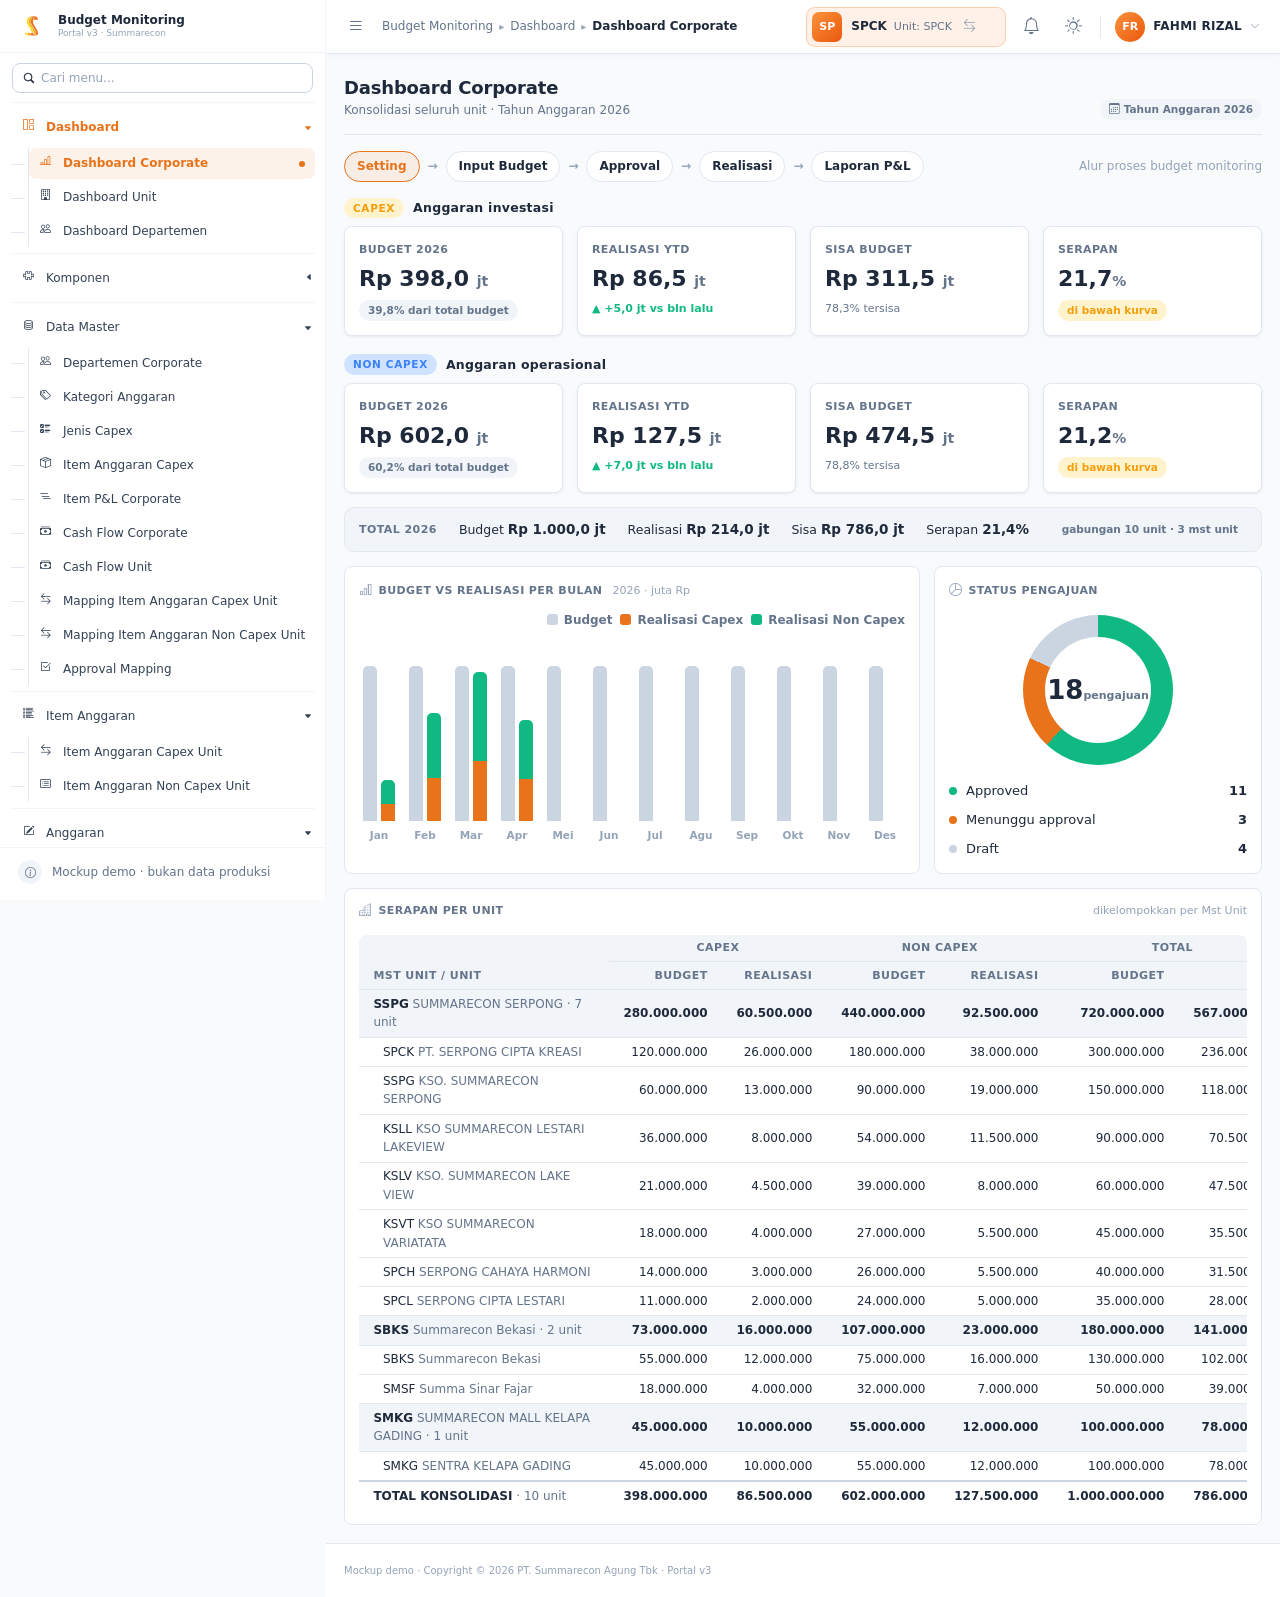
==== commit 6b8130ef: "Tipe Departemen, alokasi unit pengguna, dan rapikan tampilan - Mapping Non Capex Unit & Approval Map" ====
--- a/index.html
+++ b/index.html
@@ -83,7 +83,7 @@
 
   /* Breadcrumb pemetaan P&L (L1 › L2 › L3 › L4 · Status) — lebar level dikunci agar sejajar antar baris */
   /* L4 dapat sisa lebar karena namanya paling panjang; teks penuh tetap di tooltip baris */
-  .plmap{display:grid;grid-template-columns:186px 164px 146px minmax(0,1fr);font-size:11.5px;line-height:1.3;align-items:center;white-space:nowrap}
+  .plmap{display:grid;grid-template-columns:178px 150px 104px minmax(0,1fr);font-size:11.5px;line-height:1.3;align-items:center;white-space:nowrap}
   .plmap>span{padding-right:12px;position:relative;overflow:hidden;text-overflow:ellipsis}
   .plmap>span.l1{color:var(--smra-orange);font-weight:700}
   .plmap>span.sep,.plmap>span.st{padding-left:14px}
@@ -93,13 +93,17 @@
 
   /* Pemetaan P&L versi KOMPAK 1 baris (L1 dan L4 saja; rantai penuh di tooltip).
      Dipakai tabel Item Anggaran Non Capex agar 2 kolom pemetaan tidak makan lebar. */
-  .plmap2{display:grid;grid-template-columns:138px 9px minmax(0,1fr);column-gap:4px;align-items:baseline;font-size:11.5px;line-height:1.35;white-space:nowrap}
+  .plmap2{display:grid;grid-template-columns:180px 9px minmax(0,1fr);column-gap:4px;align-items:baseline;font-size:11.5px;line-height:1.35;white-space:nowrap}
   .plmap2 .l1{color:var(--smra-orange);font-weight:700;overflow:hidden;text-overflow:ellipsis}
   .plmap2 .ar{color:var(--t-text-faint)}
   .plmap2 .l4{display:flex;align-items:baseline;gap:6px;min-width:0}
   .plmap2 .l4 .t{overflow:hidden;text-overflow:ellipsis}
   .plmap2 .ns{flex:0 0 auto;font-size:10px;color:var(--t-text-faint);border:1px solid var(--t-border);border-radius:5px;padding:0 4px}
   .plmap2.plmap2-none{color:var(--t-text-faint);font-style:italic}
+  /* tabel yang padat kolom: L1 kecil di atas, L4 (detail) di bawah — L4 tidak terpotong */
+  #mapncTable .plmap2{grid-template-columns:minmax(0,1fr);row-gap:1px}
+  #mapncTable .plmap2 .ar{display:none}
+  #mapncTable .plmap2 .l1{font-size:10.5px}
   .mk-unmapped{color:var(--t-text-faint);font-style:italic;font-size:11.5px}
 
   /* Sel 1 baris: potong dengan ellipsis, teks penuh di tooltip (tabel table-layout:fixed) */
@@ -188,6 +192,7 @@
   .mk-kpis{display:grid;grid-template-columns:repeat(4,1fr);gap:14px}
   /* caption di atas tiap baris KPI (Capex / Non Capex) */
   .mk-kpi-cap{display:flex;align-items:center;gap:9px;margin:0 0 8px;font-size:11px;letter-spacing:.06em;text-transform:uppercase;color:var(--t-text-muted)}
+  .mk-kpis + .mk-kpi-cap{margin-top:18px}
   .mk-kpi-cap .t{font-weight:700;letter-spacing:.02em;text-transform:none;font-size:12.5px;color:var(--t-text)}
   /* strip TOTAL di bawah dua baris KPI */
   .mk-tot-strip{display:flex;flex-wrap:wrap;align-items:center;gap:6px 22px;margin-top:14px;padding:11px 14px;border:1px solid var(--t-border);border-radius:10px;background:var(--t-surf-2);font-size:12.5px}
@@ -252,6 +257,15 @@
   /* detail header stats (kartu kontrol) */
   .mk-hstats{margin-left:auto;display:flex;gap:20px;align-items:center;flex-wrap:wrap}
   .mk-hstats .v{font-weight:800;font-variant-numeric:tabular-nums}
+  /* header Rincian Input Budget selalu 1 baris (tabelnya sudah bisa digeser horizontal) */
+  /* header tabel selalu 1 baris — tabel yang lebih lebar dari layar bisa digeser horizontal */
+  .mk-tablewrap .ds-table thead th{white-space:nowrap}
+  /* daftar di modal: 1 baris per data */
+  #ibSubs th,#ibSubs td,#cxSubs th,#cxSubs td,#alkSubs th,#alkSubs td,#apmTable th,#apmTable td{white-space:nowrap}
+  .mk-stack{line-height:1.3}.mk-stack .l1{display:block;font-size:10.5px;color:var(--smra-orange);font-weight:700}
+  /* info tipe di bawah pratinjau pemetaan (modal mapping & isi data unit) */
+  .mk-meta-line{display:flex;flex-wrap:wrap;gap:4px 16px;font-size:12px;color:var(--t-text-muted)}
+  .mk-meta-line b{color:var(--t-text);font-weight:600}
 </style>
 </head>
 <body>
@@ -858,7 +872,7 @@
           <!-- Unit = kd_unit dari SESSION AKTIF. Mst unit induknya hanya ditampilkan sebagai
                keterangan, karena item-nya (bm_item_non_capex_unit) memang didefinisikan di
                level mst unit sementara pemetaan yang tampil di tabel milik kd_unit ini. -->
-          <div class="mk-filter"><label>Unit (session)</label><select id="ncUnit" class="ds-input" style="width:210px"></select></div>
+          <div class="mk-filter"><label>Unit (session)</label><select id="ncUnit" class="ds-input" style="width:290px"></select></div>
           <button class="ds-btn ds-btn-ghost" id="ncReset"><i class="bi bi-arrow-counterclockwise"></i> Reset</button>
         </div>
         <div class="ds-section">
@@ -933,7 +947,7 @@
           <div class="ds-toolbar-search"><input type="search" class="ds-input" id="cfxSearch" placeholder="Cari item capex / cash flow…"></div>
           <!-- Unit = kd_unit dari session aktif; Cash Flow yang tampil milik kd_unit ini
                (bm_item_capex_unit_dtl), sedangkan item-nya milik mst unit induk. -->
-          <div class="mk-filter"><label>Unit (session)</label><select id="cfxUnit" class="ds-input" style="width:210px"></select></div>
+          <div class="mk-filter"><label>Unit (session)</label><select id="cfxUnit" class="ds-input" style="width:290px"></select></div>
         </div>
         <div class="ds-section">
           <div class="ds-section-title"><i class="bi bi-arrow-left-right"></i> Item Anggaran Capex Unit <span class="ds-section-meta">Unit aktif: <b id="cfxUnitLbl">SPCK</b> <span class="mk-faint">(Mst Unit <b id="cfxMstLbl">SSPG</b>)</span> · <b id="cfxCount">0</b> item</span></div>
@@ -986,15 +1000,16 @@
         </div>
         <div class="ds-section">
           <div class="ds-section-title"><i class="bi bi-arrow-left-right"></i> Mapping Item Anggaran Non Capex Unit <span class="ds-section-meta">Mst Unit aktif: <b id="mapncUnitLbl">SSPG</b> &middot; <b id="mapncCount">0</b> item</span></div>
-          <div class="mk-tablewrap"><table class="ds-table ds-table-sm ds-table-head-fixed mk-fixed" id="mapncTable" style="min-width:1260px">
+          <div class="mk-tablewrap"><table class="ds-table ds-table-sm ds-table-head-fixed mk-fixed" id="mapncTable" style="min-width:1180px">
             <thead><tr>
-              <th style="width:86px">Kode</th>
-              <th style="width:210px">Nama Item</th>
+              <th style="width:82px">Kode</th>
+              <th style="width:180px">Nama Item</th>
               <th>Pemetaan P&amp;L Corporate <span style="font-weight:400;text-transform:none;letter-spacing:0;color:var(--t-text-faint)">(L1 &rsaquo; L4)</span></th>
-              <th style="width:130px">Tipe Standard</th>
-              <th style="width:180px">Cash Flow Unit</th>
-              <th style="width:170px">Status Approval</th>
-              <th style="width:84px">Aktif</th>
+              <th style="width:116px">Tipe Standard</th>
+              <th style="width:138px">Tipe Departemen</th>
+              <th style="width:160px">Cash Flow Unit</th>
+              <th style="width:142px">Status Approval</th>
+              <th style="width:78px">Aktif</th>
             </tr></thead>
             <tbody></tbody>
           </table></div>
@@ -1023,7 +1038,7 @@
         </div>
         <div class="ds-section">
           <div class="ds-section-title"><i class="bi bi-inbox"></i> <span id="apmTitle">Antrian Persetujuan — Cash Flow Unit</span> <span class="ds-section-meta"><b id="apmCount">0</b> menunggu</span></div>
-          <div class="mk-tablewrap"><table class="ds-table ds-table-sm" id="apmTable" style="min-width:960px"><thead></thead><tbody></tbody></table></div>
+          <div class="mk-tablewrap"><table class="ds-table ds-table-sm" id="apmTable" style="min-width:1100px"><thead></thead><tbody></tbody></table></div>
         </div>
       </section>
 
@@ -1132,8 +1147,17 @@
             <div><label class="ds-label">No. Alokasi</label><input class="ds-input" id="alkhNo" readonly></div>
             <div><label class="ds-label">Tahun</label><select class="ds-input" id="alkhThn"><option>2026</option><option>2027</option></select></div>
             <div><label class="ds-label">Tipe</label><input class="ds-input" id="alkhTipe" value="Event" readonly></div>
-            <div><label class="ds-label">Unit</label><input class="ds-input" id="alkhUnit" value="SPCK" readonly></div>
+            <div><label class="ds-label">Mst Unit</label><input class="ds-input" id="alkhUnit" value="SSPG" readonly></div>
           </div>
+        </div>
+        <!-- bm_allocation_unit: unit (kd_unit_hrms + kd_mst_unit-nya) yang boleh memakai budget alokasi ini.
+             Boleh lintas mst unit. -->
+        <div class="ds-section" style="margin-bottom:14px">
+          <div class="mk-sec-head"><span class="mk-sec-label"><i class="bi bi-people"></i> Unit Pengguna Alokasi</span><span class="mk-sec-meta">unit lain yang boleh memakai budget alokasi ini · <b id="alkUnitCount">0</b> unit</span><span class="mk-sec-actions"><button class="ds-btn ds-btn-primary ds-btn-sm" id="alkUnitAddBtn"><i class="bi bi-plus-lg"></i> Unit</button></span></div>
+          <div class="mk-tablewrap"><table class="ds-table ds-table-sm" id="alkUnitTable" style="min-width:560px">
+            <thead><tr><th style="width:140px">Mst Unit</th><th style="width:140px">Unit</th><th>Nama Unit</th><th class="mk-c" style="width:80px">Aksi</th></tr></thead>
+            <tbody></tbody>
+          </table></div>
         </div>
         <div class="ds-section">
           <div class="mk-sec-head"><span class="mk-sec-label"><i class="bi bi-list-ul"></i> Rincian Alokasi</span><span class="mk-sec-meta">per budget plan &amp; bulan</span><span class="mk-sec-actions"><button class="ds-btn ds-btn-primary ds-btn-sm" id="alkAddBtn"><i class="bi bi-plus-lg"></i> Baris</button></span></div>
@@ -1208,8 +1232,8 @@
         </div>
         <div class="ds-section">
           <div class="ds-section-title"><i class="bi bi-inbox"></i> Antrian Persetujuan Alokasi</div>
-          <div class="mk-tablewrap"><table class="ds-table ds-table-sm" id="apalk-table" style="min-width:840px">
-            <thead><tr><th>No. Alokasi</th><th>Nama Alokasi</th><th>Unit</th><th class="mk-c">Tahun</th><th class="mk-r">Total</th><th>Status</th><th class="mk-c" style="width:200px">Aksi</th></tr></thead>
+          <div class="mk-tablewrap"><table class="ds-table ds-table-sm" id="apalk-table" style="min-width:960px">
+            <thead><tr><th>No. Alokasi</th><th>Nama Alokasi</th><th>Mst Unit</th><th>Unit Pengguna</th><th class="mk-c">Tahun</th><th class="mk-r">Total</th><th>Status</th><th class="mk-c" style="width:200px">Aksi</th></tr></thead>
             <tbody></tbody>
           </table></div>
         </div>
@@ -1252,7 +1276,7 @@
 
         <div class="ds-section">
           <div class="mk-sec-head">
-            <span class="mk-sec-label"><i class="bi bi-card-list"></i> Kartu Kontrol Alokasi — Event JFFF 2026</span><span class="mk-sec-meta">SPCK · Tahun 2026</span>
+            <span class="mk-sec-label"><i class="bi bi-card-list"></i> Kartu Kontrol Alokasi — Event JFFF 2026</span><span class="mk-sec-meta">SSPG · dipakai SPCK, SSPG, KSLL · Tahun 2026</span>
             <span class="mk-sec-actions mk-hstats">
               <span style="text-align:right"><span class="mk-eyebrow">Budget</span><div class="v">Rp 450.000.000</div></span>
               <span style="text-align:right"><span class="mk-eyebrow">Realisasi</span><div class="v" style="color:var(--smra-orange)">Rp 120.000.000</div></span>
@@ -1388,13 +1412,14 @@
           <div style="grid-column:1 / -1"><label class="ds-label">Cash Flow Unit <span class="ds-required">*</span></label><select class="ds-input" id="mapncfCfu"></select></div>
         </div>
         <div class="mk-panel">
-          <div class="mk-panel-t"><b>Pemetaan P&amp;L Corporate</b><span class="mk-panel-r">Tipe Standard: <b id="mapncfStd">—</b></span></div>
+          <div class="mk-panel-t"><b>Pemetaan P&amp;L Corporate</b></div>
           <div class="mk-fcol">
             <div class="wide"><label class="ds-label">Pos P&amp;L (L1) <span class="ds-required">*</span></label><select class="ds-input" id="mapncfL1"></select></div>
             <div><label class="ds-label">L2</label><select class="ds-input" id="mapncfL2"></select></div>
             <div><label class="ds-label">L3</label><select class="ds-input" id="mapncfL3"></select></div>
             <div class="wide"><label class="ds-label">Detail (L4)</label><select class="ds-input" id="mapncfL4"></select></div>
             <div class="mk-prev" id="mapncfPrev">—</div>
+            <div class="mk-meta-line"><span>Tipe Standard: <b id="mapncfStd">—</b></span><span>Tipe Departemen: <b id="mapncfDp">—</b></span></div>
           </div>
         </div>
         <div class="mk-note" style="margin-top:12px"><i class="bi bi-info-circle"></i><span>Perlu di-approve di menu <b>Approval Mapping</b>. No. COA &amp; Cash Flow per unit diisi di menu <b>Item Anggaran Non Capex Unit</b>.</span></div>
@@ -1429,11 +1454,11 @@
           <div><label class="ds-label">Status</label><select class="ds-input" id="ncfAktif"><option>Aktif</option><option>Non-Aktif</option></select></div>
         </div>
         <div class="mk-panel">
-          <div class="mk-panel-t"><b>Mapping dari Data Master</b><span class="mk-panel-r">Tipe Standard: <b id="ncfStd">—</b></span></div>
+          <div class="mk-panel-t"><b>Mapping dari Data Master</b></div>
           <div class="mk-fcol">
             <div class="mk-note"><i class="bi bi-lock"></i><span>Pemetaan P&amp;L Corporate &amp; Cash Flow Unit dikelola di <b>Data Master</b>, tidak diubah dari sini.</span></div>
             <div class="mk-prev" id="ncfPrev">—</div>
-            <div class="mk-faint" style="font-size:12px">Cash Flow Unit: <b id="ncfCfu">—</b></div>
+            <div class="mk-meta-line"><span>Tipe Standard: <b id="ncfStd">—</b></span><span>Tipe Departemen: <b id="ncfDp">—</b></span><span>Cash Flow Unit: <b id="ncfCfu">—</b></span></div>
           </div>
         </div>
       </div>
@@ -1510,7 +1535,7 @@
           <button class="ds-btn ds-btn-primary" id="ibNewBtn"><i class="bi bi-plus-lg"></i> Pengajuan Baru</button>
         </div>
         <div class="mk-tablewrap"><table class="ds-table ds-table-sm" id="ibSubs" style="min-width:720px">
-          <thead><tr><th>No. Pengajuan</th><th class="mk-c" style="width:70px">Rev</th><th>Sub Tipe</th><th>Kategori Anggaran</th><th>Dept</th><th class="mk-c">Tahun</th><th class="mk-r">Total Pengajuan</th><th class="mk-c">Status</th></tr></thead>
+          <thead><tr><th>No. Pengajuan</th><th class="mk-c">Rev</th><th>Sub Tipe</th><th>Kategori</th><th>Dept</th><th class="mk-c">Tahun</th><th class="mk-r">Total</th><th class="mk-c">Status</th></tr></thead>
           <tbody></tbody>
         </table></div>
       </div>
@@ -1550,7 +1575,7 @@
           <button class="ds-btn ds-btn-primary" id="cxNewBtn"><i class="bi bi-plus-lg"></i> Pengajuan Baru</button>
         </div>
         <div class="mk-tablewrap"><table class="ds-table ds-table-sm" id="cxSubs" style="min-width:720px">
-          <thead><tr><th>No. Pengajuan</th><th class="mk-c" style="width:70px">Rev</th><th>Sub Tipe</th><th>Kategori</th><th>Dept</th><th class="mk-c">Tahun</th><th class="mk-r">Total Pengajuan</th><th class="mk-c">Status</th></tr></thead>
+          <thead><tr><th>No. Pengajuan</th><th class="mk-c">Rev</th><th>Sub Tipe</th><th>Kategori</th><th>Dept</th><th class="mk-c">Tahun</th><th class="mk-r">Total</th><th class="mk-c">Status</th></tr></thead>
           <tbody></tbody>
         </table></div>
       </div>
@@ -1662,7 +1687,7 @@
         <div><label class="ds-label">Mst Unit <span class="ds-required">*</span></label><select class="ds-input" id="cfxfUnit"><option>SSPG</option><option>SBKS</option><option>SMKG</option></select></div>
         <div><label class="ds-label">Status</label><select class="ds-input" id="cfxfAktif"><option>Aktif</option><option>Non-Aktif</option></select></div>
         <div style="grid-column:1 / -1"><label class="ds-label">Item Capex Unit <span class="ds-required">*</span></label><select class="ds-input" id="cfxfItemUnit"></select></div>
-        <div style="grid-column:1 / -1"><label class="ds-label">Item Capex Corporate <span style="font-weight:400;color:var(--t-text-muted)">(dari Data Master &middot; Mapping Item Anggaran Capex Unit)</span></label><input class="ds-input" id="cfxfItem" readonly></div>
+        <div style="grid-column:1 / -1"><label class="ds-label">Item Capex Corporate <span style="font-weight:400;color:var(--t-text-muted)">(dari Mapping)</span></label><input class="ds-input" id="cfxfItem" readonly></div>
         <div><label class="ds-label">No. COA</label><input class="ds-input" id="cfxfCoa" placeholder="mis. 1-2105-01"></div>
         <div><label class="ds-label">Cash Flow <span class="ds-required">*</span></label><select class="ds-input" id="cfxfCf"></select></div>
       </div></div>
@@ -1754,6 +1779,18 @@
     </div>
   </div>
 
+  <!-- Modal: Tambah Unit Pengguna Alokasi (bm_allocation_unit) -->
+  <div class="mk-ov" id="alkUnitOv">
+    <div class="mk-modal" style="max-width:470px">
+      <div class="mk-modal-h"><h3>Tambah Unit Pengguna Alokasi</h3><button class="mk-modal-x" data-close title="Tutup"><i class="bi bi-x-lg"></i></button></div>
+      <div class="mk-modal-b">
+        <div class="ds-form-stack" style="margin-bottom:14px"><div><label class="ds-label">Unit <span class="ds-required">*</span></label><select class="ds-input" id="alkufUnit"></select></div></div>
+        <div class="mk-note"><i class="bi bi-info-circle"></i><span>Unit ini boleh memakai budget dari alokasi <b id="alkufNo">—</b>. Boleh unit dari Mst Unit lain.</span></div>
+      </div>
+      <div class="mk-modal-f"><button class="ds-btn ds-btn-secondary" data-close>Batal</button><button class="ds-btn ds-btn-primary" id="alkufSave"><i class="bi bi-plus-lg"></i> Tambah</button></div>
+    </div>
+  </div>
+
   <!-- Modal: Daftar Alokasi -->
   <div class="mk-ov" id="alkSubsOv">
     <div class="mk-modal" style="max-width:820px">
@@ -1764,7 +1801,7 @@
           <button class="ds-btn ds-btn-primary" id="alkSubNew"><i class="bi bi-plus-lg"></i> Alokasi Baru</button>
         </div>
         <div class="mk-tablewrap"><table class="ds-table ds-table-sm" id="alkSubs" style="min-width:680px">
-          <thead><tr><th>No. Alokasi</th><th class="mk-c">Tahun</th><th>Tipe</th><th>Unit</th><th class="mk-r">Total</th><th class="mk-c">Status</th></tr></thead>
+          <thead><tr><th>No. Alokasi</th><th class="mk-c">Tahun</th><th>Tipe</th><th>Mst Unit</th><th>Unit Pengguna</th><th class="mk-r">Total</th><th class="mk-c">Status</th></tr></thead>
           <tbody></tbody>
         </table></div>
       </div>
@@ -1983,11 +2020,12 @@
   function ensure(){if(pop)return;pop=document.createElement('div');pop.className='mk-combo-pop';pop.hidden=true;host.appendChild(pop);
     pop.addEventListener('mousedown',function(e){var o=e.target.closest('.mk-combo-opt');if(!o||o.classList.contains('dis'))return;e.preventDefault();cur=o.getAttribute('data-v');inp.value=labelOf(cur);hide();if(onChange)onChange(cur);});}
   function render(f){f=(f||'').trim().toLowerCase();var list=OPTS.filter(function(o){return !f||o.label.toLowerCase().indexOf(f)>-1;});pop.innerHTML=list.length?list.map(function(o){return '<div class="mk-combo-opt'+(o.bertahap?' bertahap':'')+(o.v===cur?' sel':'')+'" data-v="'+o.v+'">'+o.label+'</div>';}).join(''):'<div class="mk-combo-opt dis">— tidak ada —</div>';}
-  function place(){var r=inp.getBoundingClientRect();pop.style.top=(r.bottom+4)+'px';pop.style.left=r.left+'px';pop.style.width=Math.max(r.width,170)+'px';}
-  function open(){ensure();render('');place();pop.hidden=false;inp.select();}
+  // buka ke atas kalau ruang di bawah input tidak cukup (baris terakhir dekat tepi layar)
+  function place(){var r=inp.getBoundingClientRect(),h=pop.offsetHeight||0;pop.style.top=((r.bottom+4+h>innerHeight-8&&r.top-4-h>8)?(r.top-4-h):(r.bottom+4))+'px';pop.style.left=r.left+'px';pop.style.width=Math.max(r.width,170)+'px';}
+  function open(){ensure();render('');pop.hidden=false;place();inp.select();}
   function hide(){if(pop)pop.hidden=true;inp.value=labelOf(cur);}
   inp.addEventListener('focus',open);inp.addEventListener('click',open);
-  inp.addEventListener('input',function(){ensure();place();pop.hidden=false;render(inp.value);});
+  inp.addEventListener('input',function(){ensure();pop.hidden=false;render(inp.value);place();});
   inp.addEventListener('keydown',function(e){if(e.key==='Enter'){e.preventDefault();if(pop&&!pop.hidden){var fst=pop.querySelector('.mk-combo-opt:not(.dis)');if(fst){cur=fst.getAttribute('data-v');inp.value=labelOf(cur);hide();if(onChange)onChange(cur);}}}else if(e.key==='Escape'){hide();inp.blur();}});
   document.addEventListener('click',function(e){if(!host.contains(e.target))hide();});
   window.addEventListener('scroll',function(){if(pop&&!pop.hidden)hide();},true);
@@ -2139,11 +2177,12 @@
   function ensure(){if(pop)return;pop=document.createElement('div');pop.className='mk-combo-pop';pop.hidden=true;host.appendChild(pop);
     pop.addEventListener('mousedown',function(e){var o=e.target.closest('.mk-combo-opt');if(!o||o.classList.contains('dis'))return;e.preventDefault();cur=o.getAttribute('data-v');inp.value=labelOf(cur);hide();if(onChange)onChange(cur);});}
   function render(f){f=(f||'').trim().toLowerCase();var list=OPTS.filter(function(o){return !f||o.label.toLowerCase().indexOf(f)>-1;});pop.innerHTML=list.length?list.map(function(o){return '<div class="mk-combo-opt'+(o.bertahap?' bertahap':'')+(o.v===cur?' sel':'')+'" data-v="'+o.v+'">'+o.label+'</div>';}).join(''):'<div class="mk-combo-opt dis">— tidak ada —</div>';}
-  function place(){var r=inp.getBoundingClientRect();pop.style.top=(r.bottom+4)+'px';pop.style.left=r.left+'px';pop.style.width=Math.max(r.width,210)+'px';}
-  function open(){ensure();render('');place();pop.hidden=false;inp.select();}
+  // buka ke atas kalau ruang di bawah input tidak cukup (baris terakhir dekat tepi layar)
+  function place(){var r=inp.getBoundingClientRect(),h=pop.offsetHeight||0;pop.style.top=((r.bottom+4+h>innerHeight-8&&r.top-4-h>8)?(r.top-4-h):(r.bottom+4))+'px';pop.style.left=r.left+'px';pop.style.width=Math.max(r.width,210)+'px';}
+  function open(){ensure();render('');pop.hidden=false;place();inp.select();}
   function hide(){if(pop)pop.hidden=true;inp.value=labelOf(cur);}
   inp.addEventListener('focus',open);inp.addEventListener('click',open);
-  inp.addEventListener('input',function(){ensure();place();pop.hidden=false;render(inp.value);});
+  inp.addEventListener('input',function(){ensure();pop.hidden=false;render(inp.value);place();});
   inp.addEventListener('keydown',function(e){if(e.key==='Enter'){e.preventDefault();if(pop&&!pop.hidden){var fst=pop.querySelector('.mk-combo-opt:not(.dis)');if(fst){cur=fst.getAttribute('data-v');inp.value=labelOf(cur);hide();if(onChange)onChange(cur);}}}else if(e.key==='Escape'){hide();inp.blur();}});
   document.addEventListener('click',function(e){if(!host.contains(e.target))hide();});
   window.addEventListener('scroll',function(){if(pop&&!pop.hidden)hide();},true);
@@ -2414,24 +2453,26 @@
   // Mapping (level mst unit): Cash Flow Unit (cash_flow_mst_unit_id) + status approval.
   // Daftar item non capex masih satu untuk semua mst unit (lihat catatan mockup), jadi
   // mst = mst unit login. Dua item sengaja masih menunggu approval.
-  ncData.forEach(function(o){o.mst=window.MK_MST_LOGIN;o.cfu=window.cfuDefNc(o.name,o.l1);o.sts=(o.name==='Beban CSR'||o.name==='Beban jamuan')?'N':'A';});
+  function ncDpOf(a,b,c,d){var m=plItems.filter(function(o){return o[0]===a&&o[1]===b&&o[2]===c&&o[3]===d;});return m.length?(m[0][5]||''):'';}
+  ncData.forEach(function(o){o.dp=ncDpOf(o.l1,o.l2,o.l3,o.l4)||'Departemen';o.mst=window.MK_MST_LOGIN;o.cfu=window.cfuDefNc(o.name,o.l1);o.sts=(o.name==='Beban CSR'||o.name==='Beban jamuan')?'N':'A';});
 
   // ---- pemetaan P&L kompak: 1 baris "L1 › L4", rantai penuh di tooltip ----
   function plmapTitle(a){return a[0]+' › '+a[1]+' › '+a[2]+' › '+a[3]+' · '+a[4];}
-  function plmapC(a){
+  function plmapC(a,noTag){
     if(!a)return '<span class="plmap2 plmap2-none" title="Belum dipetakan">&mdash; belum dipetakan</span>';
-    var ns=(a[4]==='Non Standard')?'<span class="ns">Non Std</span>':'';
+    var ns=(!noTag&&a[4]==='Non Standard')?'<span class="ns">Non Std</span>':'';
     return '<div class="plmap2" title="'+esc(plmapTitle(a))+'"><span class="l1">'+esc(a[0])+'</span><span class="ar">›</span><span class="l4"><span class="t">'+esc(a[3])+'</span>'+ns+'</span></div>';
   }
   // ---- bm_item_non_capex_unit_dtl untuk SATU kd_unit (unit dari session aktif) ----
   // Item-nya milik mst unit induk; yang per-unit: no_coa, kd_unit_cash_flow + kd_cash_flow
   // (Cash Flow sub unit), dan fg_aktif. Satu unit sengaja non-aktif supaya fg_aktif per
   // unit kelihatan.
+  function ncMapped(){return ncData.filter(function(o){return !!o.l1;});}
   function ncDtl(o,unitKd,idx){
     var mst=window.mstOf(unitKd),us=window.unitsOf(mst),i=-1;
     us.forEach(function(u,k){if(u.kd===unitKd)i=k;});
     if(i<0)i=0;
-    return {coa:o.coa?o.coa+'-'+('0'+(i+1)).slice(-2):'',cf:o.cf,
+    return {coa:(o.coaU&&o.coaU[unitKd])||(o.coa?o.coa+'-'+('0'+(i+1)).slice(-2):''),cf:o.cf,
             na:(i===us.length-1&&us.length>2)};
   }
   function ncRow(o,unitKd,idx){
@@ -2460,8 +2501,8 @@
   function ncRender(){
     var u=ncUnit.value,mst=window.mstOf(u);
     ncUnitLbl.textContent=u;ncMstLbl.textContent=mst;
-    ncBody.innerHTML=ncData.map(function(o,i){return ncRow(o,u,i);}).join('')+
-      (NC_MST_EXTRA||[]).map(ncRowExtra).join('');   // var-nya dideklarasikan di bawah
+    // hanya item yang sudah dimapping (P&L Corporate & Cash Flow Unit wajib di Mapping)
+    ncBody.innerHTML=ncMapped().map(function(o,i){return ncRow(o,u,i);}).join('');
     ncApply();
   }
   function ncFillL1(){var keep=ncL1.value,seen={},opt='<option value="">Semua</option>';ncData.forEach(function(o){if(o.l1&&!seen[o.l1]){seen[o.l1]=1;opt+='<option>'+esc(o.l1)+'</option>';}});ncL1.innerHTML=opt;ncL1.value=[].some.call(ncL1.options,function(op){return op.value===keep;})?keep:'';}
@@ -2476,7 +2517,7 @@
       ncfStd=$('ncfStd'),ncfPrev=$('ncfPrev'),ncfCfu=$('ncfCfu');
   var NC_BLANK='— belum dipetakan —';
   function distinct(a){var s=[],seen={};a.forEach(function(v){var key='#'+(v||'');if(!(key in seen)){seen[key]=1;s.push(v);}});return s;}
-  function optsHTML(a){var h='';a.forEach(function(v){h+='<option>'+esc(v)+'</option>';});return h;}
+  function optsHTML(a){var h='';a.forEach(function(v){h+='<option value="'+esc(v)+'">'+(v==='NA'?'N/A':esc(v))+'</option>';});return h;}
   // cascading generik atas array kombinasi [L1,L2,L3,L4,Status]
   function cLv(rows,col,pre){return distinct(rows.filter(function(o){for(var i=0;i<pre.length;i++){if(o[i]!==pre[i])return false;}return true;}).map(function(o){return o[col];}));}
   function cStd(rows,a,b,c,d){var m=rows.filter(function(o){return o[0]===a&&o[1]===b&&o[2]===c&&o[3]===d;});return m.length?m[0][4]:'';}
@@ -2500,16 +2541,15 @@
     if(a)ncfCf.value=ncCfOf(a[0]);
     var o=null;ncData.forEach(function(x){if(x.name===ncfName.value)o=x;});
     ncfCfu.textContent=(o&&o.cfu)?o.cfu+(o.sts==='A'?'':' (menunggu approval)'):'—';
+    $('ncfDp').textContent=(o&&o.dp)?o.dp:'—';
+    // isian mengikuti data unit yang sudah ada (layar ini = ubah data per unit)
+    if(o){var ix=ncMapped().indexOf(o),d=ncDtl(o,ncUnit.value,ix);ncfCoa.value=d.coa;if(o.cf)ncfCf.value=o.cf;ncfAktif.value=d.na||o.aktif===false?'Non-Aktif':'Aktif';}
   }
   ncfName.addEventListener('change',function(){ncfName.classList.remove('is-error');ncRefCorp();});
   $('ncAddBtn').addEventListener('click',function(){
     ncfCoa.value='';ncfAktif.value='Aktif';ncfName.classList.remove('is-error');
-    // pilihan item = baris bm_item_non_capex_unit yang belum diisi data per unit,
-    // ditambah item master yang belum dimapping di Data Master
-    var opt='';
-    ncData.forEach(function(o){if(!o.coa)opt+='<option value="'+esc(o.name)+'">'+esc(o.name)+'</option>';});
-    NC_MST_EXTRA.forEach(function(m){opt+='<option value="'+esc(m.nama)+'">'+esc(m.nama)+' · belum dimapping</option>';});
-    ncfName.innerHTML=opt||'<option value="">— semua item sudah terisi —</option>';
+    // pilihan item = item yang sudah dimapping di Data Master (mapping wajib)
+    ncfName.innerHTML=ncMapped().map(function(o){return '<option value="'+esc(o.name)+'">'+esc(o.kode+' · '+o.name)+'</option>';}).join('');
     ncfCf.innerHTML=optsHTML(NC_CF_OPTS);
     ncRefCorp();
     ncOv.classList.add('open');setTimeout(function(){ncfName.focus();},60);
@@ -2517,21 +2557,13 @@
   // Yang disimpan di layar ini HANYA data per kd_unit: No. COA, Cash Flow, status.
   $('ncfSave').addEventListener('click',function(){
     var name=ncfName.value.trim();if(!name){ncfName.classList.add('is-error');ncfName.focus();return;}
-    var coa=ncfCoa.value.trim()||('6-'+(1200+ncData.length)),cf=ncfCf.value,aktif=(ncfAktif.value==='Aktif');
+    var coa=ncfCoa.value.trim(),cf=ncfCf.value,aktif=(ncfAktif.value==='Aktif');
     var hit=null;ncData.forEach(function(o){if(o.name===name)hit=o;});
-    if(hit){
-      hit.coa=coa;hit.cf=cf;
-    }else{
-      // item master yang belum dimapping: barisnya dibuat sekarang, pemetaan Corporate
-      // dibiarkan kosong sampai diisi di Data Master
-      var mst=null;mncItems().forEach(function(m){if(m.nama===name)mst=m;});
-      hit={kode:(mst?mst.kode:ncCode(ncData.length)),name:name,l1:'',l2:'',l3:'',l4:'',st:'',coa:coa,cf:cf};
-      ncData.push(hit);
-      for(var i=NC_MST_EXTRA.length-1;i>=0;i--){if(NC_MST_EXTRA[i].nama===name)NC_MST_EXTRA.splice(i,1);}
-    }
-    hit.aktif=aktif;
+    if(!hit)return;
+    if(coa){hit.coaU=hit.coaU||{};hit.coaU[ncUnit.value]=coa;}
+    hit.cf=cf;hit.aktif=aktif;
     ncRender();mapncRender();ncOv.classList.remove('open');
-    toast('Item non-capex "'+name+'" ('+hit.kode+') · COA '+coa+' · '+cf+' disimpan');
+    toast('Data unit '+ncUnit.value+' · "'+name+'" · COA '+(coa||'-')+' · '+cf+' disimpan');
   });
   $('ncExport').addEventListener('click',function(){toast('Export Excel tersedia di aplikasi final');});
 
@@ -2608,8 +2640,9 @@
     return '<tr data-search="'+esc((o.kode+' '+o.name+' '+o.l1+' '+o.l4).toLowerCase())+'" data-l1="'+esc(o.l1)+'">'+
       '<td><span class="mk-code">'+esc(o.kode)+'</span></td>'+
       '<td><b class="mk-1line" title="'+esc(o.name)+'">'+esc(o.name)+'</b></td>'+
-      '<td>'+plmapC([o.l1,o.l2,o.l3,o.l4,o.st])+'</td>'+
+      '<td>'+plmapC([o.l1,o.l2,o.l3,o.l4,o.st],true)+'</td>'+
       '<td>'+(o.st?stBadge(o.st):NC_EMPTY)+'</td>'+
+      '<td>'+(o.dp?dpBadge(o.dp):NC_EMPTY)+'</td>'+
       '<td>'+(o.cfu?'<span class="mk-1line" title="'+esc(window.cfuTitle(mncpU.value,o.cfu))+'">'+esc(o.cfu)+'</span>':NC_EMPTY)+'</td>'+
       '<td>'+window.mkApvBadge(o)+'</td>'+
       '<td>'+akt+'</td></tr>';
@@ -2628,8 +2661,8 @@
   // ---- modal mapping: cascading L1→L4 atas plItems (kombinasi Item P&L Corporate) ----
   var mncpOv=$('mapncOv'),mpnU=$('mapncfUnit'),mpnItem=$('mapncfItem'),mpnA=$('mapncfAktif'),mpnCfu=$('mapncfCfu'),
       mpnL1=$('mapncfL1'),mpnL2=$('mapncfL2'),mpnL3=$('mapncfL3'),mpnL4=$('mapncfL4'),
-      mpnStd=$('mapncfStd'),mpnPrev=$('mapncfPrev');
-  function mpnRefStd(){var st=setStd(mpnStd,cStd(plItems,mpnL1.value,mpnL2.value,mpnL3.value,mpnL4.value));prevFill(mpnPrev,[mpnL1.value,mpnL2.value,mpnL3.value,mpnL4.value,st]);}
+      mpnStd=$('mapncfStd'),mpnDp=$('mapncfDp'),mpnPrev=$('mapncfPrev');
+  function mpnRefStd(){setStd(mpnDp,ncDpOf(mpnL1.value,mpnL2.value,mpnL3.value,mpnL4.value));var st=setStd(mpnStd,cStd(plItems,mpnL1.value,mpnL2.value,mpnL3.value,mpnL4.value));prevFill(mpnPrev,[mpnL1.value,mpnL2.value,mpnL3.value,mpnL4.value,st]);}
   function mpnRefL4(){mpnL4.innerHTML=optsHTML(cLv(plItems,3,[mpnL1.value,mpnL2.value,mpnL3.value]));mpnRefStd();}
   function mpnRefL3(){mpnL3.innerHTML=optsHTML(cLv(plItems,2,[mpnL1.value,mpnL2.value]));mpnRefL4();}
   function mpnRefL2(){mpnL2.innerHTML=optsHTML(cLv(plItems,1,[mpnL1.value]));mpnRefL3();}
@@ -2685,7 +2718,7 @@
       ncData.push(hit);
       for(var i=NC_MST_EXTRA.length-1;i>=0;i--){if(NC_MST_EXTRA[i].nama===nama)NC_MST_EXTRA.splice(i,1);}
     }
-    hit.l1=mpnL1.value;hit.l2=mpnL2.value;hit.l3=mpnL3.value;hit.l4=mpnL4.value;hit.st=mpnStd.textContent;
+    hit.l1=mpnL1.value;hit.l2=mpnL2.value;hit.l3=mpnL3.value;hit.l4=mpnL4.value;hit.st=mpnStd.textContent;hit.dp=mpnDp.textContent;
     hit.aktif=(mpnA.value==='Aktif');
     // setiap mapping baru / diubah harus di-approve ulang
     hit.cfu=mpnCfu.value;hit.mst=mpnU.value;hit.sts='N';hit.ret=false;
@@ -2739,7 +2772,7 @@
   var plmSearch=$('plmSearch'),plmLevel=$('plmLevel'),plmSeg=$('plmSeg'),plmCount=$('plmCount'),plmBody=document.querySelector('#plmTable tbody');
   window.mkFillSegFilter(plmSeg);window.mkFillSegForm($('pfSeg'));
   function filterPLM(){var t=(plmSearch.value||'').toLowerCase(),k=plmLevel.value,sg=plmSeg.value,n=0;[].forEach.call(plmBody.querySelectorAll('tr'),function(r){var ok=(!t||r.dataset.name.indexOf(t)>-1)&&(!k||r.dataset.lv===k)&&(!sg||r.dataset.seg===sg);r.style.display=ok?'':'none';if(ok)n++;});plmCount.textContent=n;}
-  function renderPLM(){var rows='';LV.forEach(function(p){plMaster[p[0]].forEach(function(o){rows+='<tr data-lv="'+p[0]+'" data-seg="'+o.s+'" data-name="'+esc(o.n.toLowerCase())+'"><td><span class="ds-badge ds-badge-brand">'+lvShort(p[0])+'</span></td><td><b>'+esc(o.n)+'</b></td><td>'+o.s+'</td><td><span class="ds-badge ds-badge-success">Aktif</span></td></tr>';});});plmBody.innerHTML=rows;filterPLM();}
+  function renderPLM(){var rows='';LV.forEach(function(p){plMaster[p[0]].forEach(function(o){rows+='<tr data-lv="'+p[0]+'" data-seg="'+o.s+'" data-name="'+esc(o.n.toLowerCase())+'"><td><span class="ds-badge ds-badge-brand">'+lvShort(p[0])+'</span></td><td><b>'+(o.n==='NA'?'N/A':esc(o.n))+'</b></td><td>'+o.s+'</td><td><span class="ds-badge ds-badge-success">Aktif</span></td></tr>';});});plmBody.innerHTML=rows;filterPLM();}
   [plmSearch,plmLevel,plmSeg].forEach(function(el){el.addEventListener('input',filterPLM);});renderPLM();
   var mplOv=$('mplOv');
   $('plmAddBtn').addEventListener('click',function(){$('pfName').value='';$('pfLevel').value='L1';$('pfSeg').value='PDV';$('pfAktif').value='Aktif';$('pfName').classList.remove('is-error');mplOv.classList.add('open');setTimeout(function(){$('pfName').focus();},60);});
@@ -2770,7 +2803,7 @@
   ipReset.addEventListener('click',function(){ipSearch.value='';ipL1.value='';ipSt.value='';ipDp.value='';ipSeg.value='';filterIP();});
   renderIP();
   var ipOv=$('ipOv'),ipfL1=$('ipfL1'),ipfL2=$('ipfL2'),ipfL3=$('ipfL3'),ipfL4=$('ipfL4'),ipfSt=$('ipfSt'),ipfDp=$('ipfDp'),ipfSeg=$('ipfSeg');
-  function fillSel(sel,arr){var h='';arr.forEach(function(o){h+='<option>'+esc(o.n)+'</option>';});sel.innerHTML=h;}
+  function fillSel(sel,arr){var h='';arr.forEach(function(o){h+='<option value="'+esc(o.n)+'">'+(o.n==='NA'?'N/A':esc(o.n))+'</option>';});sel.innerHTML=h;}
   $('ipAddBtn').addEventListener('click',function(){fillSel(ipfL1,plMaster.L1);fillSel(ipfL2,plMaster.L2);fillSel(ipfL3,plMaster.L3);fillSel(ipfL4,plMaster.L4);ipfSt.value='Standard';ipfDp.value='Departemen';ipfSeg.value='PDV';ipOv.classList.add('open');});
   $('ipfSave').addEventListener('click',function(){var o=[ipfL1.value,ipfL2.value,ipfL3.value,ipfL4.value,ipfSt.value,ipfDp.value],sg=ipfSeg.value;plItems.push(o);var tmp=document.createElement('tbody');tmp.innerHTML=ipRow(o,sg);var tr=tmp.firstChild;tr.classList.add('mk-row-new');ipBody.appendChild(tr);ipOv.classList.remove('open');filterIP();toast('Mapping P&L "'+o[0]+' › '+o[3]+'" ditambahkan');});
 
@@ -3001,7 +3034,7 @@
     s.items.forEach(function(it,i){
       if(it.bln===undefined)it.bln=(it.sat==='Bulan')?'bertahap':'Jan';
       var tot=it.qty*it.harga;
-      h+='<tr class="rr-parent" data-idx="'+i+'">'+(realloc?window.mkDariCell(it,esc):'')+'<td><b>'+esc(it.item)+'</b></td><td class="mk-muted">'+esc(it.nama)+window.mkReplacedTag(it,esc)+'</td><td class="mk-r mk-num">'+it.qty+'</td><td>'+esc(it.sat)+'</td><td class="mk-r mk-num">'+fmt(it.harga)+'</td><td class="mk-r mk-num">'+fmt(tot)+'</td><td><div class="mk-combo mk-combo-jns" data-jidx="'+i+'"></div></td><td><div class="mk-combo" data-idx="'+i+'"></div></td><td class="mk-muted">'+esc(it.ket||'')+'</td></tr>';
+      h+='<tr class="rr-parent" data-idx="'+i+'">'+(realloc?window.mkDariCell(it,esc):'')+'<td><b>'+esc(it.item)+'</b></td><td class="mk-muted">'+esc(it.nama)+window.mkReplacedTag(it,esc)+'</td><td class="mk-r mk-num">'+fmt(it.qty)+'</td><td>'+esc(it.sat)+'</td><td class="mk-r mk-num">'+fmt(it.harga)+'</td><td class="mk-r mk-num">'+fmt(tot)+'</td><td><div class="mk-combo mk-combo-jns" data-jidx="'+i+'"></div></td><td><div class="mk-combo" data-idx="'+i+'"></div></td><td class="mk-muted">'+esc(it.ket||'')+'</td></tr>';
       h+='<tr class="rr-detail" data-det="'+i+'"'+(it.bln==='bertahap'?'':' style="display:none"')+'><td colspan="'+ncol+'"></td></tr>';
     });
     tbody.innerHTML=h;total.textContent=fmt(subTotal(s));
@@ -3130,7 +3163,7 @@
     s.items.forEach(function(it,i){
       if(it.bln===undefined)it.bln=(it.sat==='Bulan')?'bertahap':'Jan';
       var tot=it.qty*it.harga;
-      h+='<tr class="rr-parent" data-idx="'+i+'">'+(realloc?window.mkDariCell(it,esc):'')+'<td><b>'+esc(it.item)+'</b></td><td class="mk-muted">'+esc(it.nama)+window.mkReplacedTag(it,esc)+'</td><td class="mk-r mk-num">'+it.qty+'</td><td>'+esc(it.sat)+'</td><td class="mk-r mk-num">'+fmt(it.harga)+'</td><td class="mk-r mk-num">'+fmt(tot)+'</td><td><div class="mk-combo mk-combo-jns" data-jidx="'+i+'"></div></td><td><div class="mk-combo" data-idx="'+i+'"></div></td><td class="mk-muted">'+esc(it.ket||'')+'</td></tr>';
+      h+='<tr class="rr-parent" data-idx="'+i+'">'+(realloc?window.mkDariCell(it,esc):'')+'<td><b>'+esc(it.item)+'</b></td><td class="mk-muted">'+esc(it.nama)+window.mkReplacedTag(it,esc)+'</td><td class="mk-r mk-num">'+fmt(it.qty)+'</td><td>'+esc(it.sat)+'</td><td class="mk-r mk-num">'+fmt(it.harga)+'</td><td class="mk-r mk-num">'+fmt(tot)+'</td><td><div class="mk-combo mk-combo-jns" data-jidx="'+i+'"></div></td><td><div class="mk-combo" data-idx="'+i+'"></div></td><td class="mk-muted">'+esc(it.ket||'')+'</td></tr>';
       h+='<tr class="rr-detail" data-det="'+i+'"'+(it.bln==='bertahap'?'':' style="display:none"')+'><td colspan="'+ncol+'"></td></tr>';
     });
     tbody.innerHTML=h;total.textContent=fmt(subTotal(s));
@@ -3465,6 +3498,7 @@
   function cfuMaster(u){
     var m={L1:[],L2:[]},x=CFU_MST_EXTRA[u]||{L1:[],L2:[]};
     window.cfuRows(u).forEach(function(o){if(m.L1.indexOf(o.l1)<0)m.L1.push(o.l1);if(m.L2.indexOf(o.l2)<0)m.L2.push(o.l2);});
+    var ORD=['Operating','Investing','Financing'];m.L1.sort(function(a,b){return (ORD.indexOf(a)+9)%9-(ORD.indexOf(b)+9)%9;});
     x.L1.forEach(function(v){if(m.L1.indexOf(v)<0)m.L1.push(v);});
     x.L2.forEach(function(v){if(m.L2.indexOf(v)<0)m.L2.push(v);});
     return m;
@@ -3705,14 +3739,16 @@
     var akt=d.na?'<span class="ds-badge ds-badge-neutral">Non-Aktif</span>':'<span class="ds-badge ds-badge-success">Aktif</span>';
     return '<tr data-search="'+esc((o.kode+' '+o.nama+' '+o.mr+' '+d.cf+' '+d.coa).toLowerCase())+'">'+
       '<td><span class="mk-code">'+esc(o.kode)+'</span></td><td><b>'+esc(o.nama)+'</b></td>'+
-      '<td>'+(o.mr?esc(o.mr):MAP_NONE)+'</td>'+
+      '<td><span class="ds-badge ds-badge-brand">'+esc(o.mr)+'</span></td>'+
       '<td>'+(d.coa?'<span class="mk-code">'+esc(d.coa)+'</span>':CF_NONE)+'</td>'+
-      '<td>'+(d.cf?'<span class="ds-badge ds-badge-brand">'+esc(d.cf)+'</span>':CF_NONE)+'</td><td>'+akt+'</td></tr>';
+      '<td>'+(d.cf?esc(d.cf):CF_NONE)+'</td><td>'+akt+'</td></tr>';
   }
   function apply(){var t=(search.value||'').toLowerCase(),n=0;[].forEach.call(tbody.querySelectorAll('tr'),function(r){var ok=!t||r.dataset.search.indexOf(t)>-1;r.style.display=ok?'':'none';if(ok)n++;});count.textContent=n;}
   function render(){var u=unit.value,mst=window.mstOf(u);
     unitLbl.textContent=u;if(mstLbl)mstLbl.textContent=mst;
-    tbody.innerHTML=window.MCX.items(mst).map(function(o,i){return row(o,u,i);}).join('');apply();}
+    // hanya item yang sudah dimapping (Item Capex Corporate & Cash Flow Unit wajib di Mapping)
+    tbody.innerHTML=mapped(mst).map(function(o,i){return row(o,u,i);}).join('');apply();}
+  function mapped(m){return window.MCX.items(m).filter(function(o){return !!o.mr;});}
   search.addEventListener('input',apply);
   unit.addEventListener('change',render);
   render();
@@ -3721,7 +3757,7 @@
   // fU = pilihan MST UNIT di modal; header (unit) berisi kd_unit → ambil mst induknya
   function fillItemUnit(){
     var u=fU.value||window.mstOf(unit.value);
-    fIU.innerHTML=window.MCX.items(u).map(function(o){return '<option value="'+esc(o.kode)+'">'+esc(o.kode+' · '+o.nama)+'</option>';}).join('');
+    fIU.innerHTML=mapped(u).map(function(o){return '<option value="'+esc(o.kode)+'">'+esc(o.kode+' · '+o.nama)+'</option>';}).join('');
     cfxSyncItem();
   }
   // Item Capex Corporate hanya DITAMPILKAN di sini — diubahnya di Data Master ·
@@ -3729,11 +3765,11 @@
   function cfxSyncItem(){
     var u=fU.value,hit=null;data(u).forEach(function(o){if(o.kode===fIU.value)hit=o;});
     if(!hit)return;
-    fI.value=hit.mr||'— belum dimapping di Data Master —';
+    fI.value=hit.mr;
     fC.value=hit.cf||defCf(hit.mr||CAPEX_MR[0]);
     fA.value=hit.na?'Non-Aktif':'Aktif';
     // No. COA diisi untuk kd_unit di header (unit session)
-    var ids=window.MCX.items(u).map(function(o){return o.kode;}),ix=ids.indexOf(hit.kode);
+    var ids=mapped(u).map(function(o){return o.kode;}),ix=ids.indexOf(hit.kode);
     fCoa.value=(u===window.mstOf(unit.value))?cxDtl(hit,unit.value,ix).coa:'';
   }
   fC.innerHTML=CF_OPTS.map(function(v){return '<option>'+esc(v)+'</option>';}).join('');
@@ -3937,7 +3973,8 @@
 })();
 
 // ============================================================
-// Alokasi Budget (bm_allocation / bm_budget_allocation) — Event
+// Alokasi Budget (bm_allocation / bm_budget_allocation / bm_allocation_unit) — Event
+// bm_allocation milik kd_mst_unit; bm_allocation_unit = unit yang boleh memakai budget-nya.
 // ============================================================
 (function(){
   function esc(s){return (s||'').replace(/[&<>"]/g,function(c){return{'&':'&amp;','<':'&lt;','>':'&gt;','"':'&quot;'}[c];});}
@@ -3955,12 +3992,12 @@
   ];
   function refNo(nm){var r='—';REF.forEach(function(x){if(x.nm===nm)r=x.no;});return r;}
   var ALLOC=[
-    {no:'AL-2026-SPCK-0001',nama:'Event JFFF 2026',thn:2026,tipe:'Event',unit:'SPCK',status:'Draft',items:[
+    {no:'AL-2026-SPCK-0001',nama:'Event JFFF 2026',thn:2026,tipe:'Event',unit:'SSPG',users:['SPCK','SSPG','KSLL'],status:'Draft',items:[
       {nama:'Dekor & Panggung',ref:'Event JFFF 2026',bln:'Jan',qty:1,sat:'Paket',harga:200000000},
       {nama:'Sirkus & Aktivasi',ref:'Aktivasi & Hiburan',bln:'Feb',qty:1,sat:'Paket',harga:150000000},
       {nama:'Souvenir Pengunjung',ref:'Souvenir & Hadiah',bln:'Mar',qty:2000,sat:'Pcs',harga:50000}
     ]},
-    {no:'AL-2026-SPCK-0002',nama:'Bazaar Ramadhan 2026',thn:2026,tipe:'Event',unit:'SPCK',status:'Diajukan',items:[
+    {no:'AL-2026-SPCK-0002',nama:'Bazaar Ramadhan 2026',thn:2026,tipe:'Event',unit:'SSPG',users:['SPCK','SBKS'],status:'Diajukan',items:[
       {nama:'Tenant & Dekor',ref:'Event Bazaar',bln:'Apr',qty:1,sat:'Paket',harga:120000000},
       {nama:'Hiburan',ref:'Aktivasi & Hiburan',bln:'Apr',qty:1,sat:'Paket',harga:80000000}
     ]}
@@ -3968,7 +4005,7 @@
   var cur=0;
   function total(a){var t=0;a.items.forEach(function(it){t+=it.qty*it.harga;});return t;}
   function stsBadge(st){var c=st==='Approved'?'success':(st==='Diajukan'?'warning':'neutral');return '<span class="ds-badge ds-badge-'+c+'">'+esc(st)+'</span>';}
-  function renderSubs(){var h='';ALLOC.forEach(function(a,i){h+='<tr class="mk-clickrow'+(i===cur?' mk-selrow':'')+'" data-idx="'+i+'"><td><b>'+esc(a.no)+'</b></td><td class="mk-c mk-num">'+a.thn+'</td><td><span class="ds-badge ds-badge-info">'+esc(a.tipe)+'</span></td><td class="mk-muted">'+esc(a.unit)+'</td><td class="mk-r mk-num">'+fmt(total(a))+'</td><td class="mk-c">'+stsBadge(a.status)+'</td></tr>';});subsBody.innerHTML=h;}
+  function renderSubs(){var h='';ALLOC.forEach(function(a,i){h+='<tr class="mk-clickrow'+(i===cur?' mk-selrow':'')+'" data-idx="'+i+'"><td><b>'+esc(a.no)+'</b></td><td class="mk-c mk-num">'+a.thn+'</td><td><span class="ds-badge ds-badge-info">'+esc(a.tipe)+'</span></td><td class="mk-muted">'+esc(a.unit)+'</td><td class="mk-muted">'+esc((a.users||[]).join(', ')||'—')+'</td><td class="mk-r mk-num">'+fmt(total(a))+'</td><td class="mk-c">'+stsBadge(a.status)+'</td></tr>';});subsBody.innerHTML=h;}
   subsBody.addEventListener('click',function(e){var tr=e.target.closest('tr[data-idx]');if(!tr)return;cur=+tr.dataset.idx;loadAlk();document.getElementById('alkSubsOv').classList.remove('open');});
   var alkSubSearch=document.getElementById('alkSubSearch');
   if(alkSubSearch)alkSubSearch.addEventListener('input',function(){var t=alkSubSearch.value.toLowerCase();[].forEach.call(subsBody.querySelectorAll('tr'),function(r){r.style.display=r.textContent.toLowerCase().indexOf(t)>-1?'':'none';});});
@@ -3978,8 +4015,24 @@
       alkDetNo=document.getElementById('alkDetNo'),alkStatus=document.getElementById('alkStatus'),
       body=document.querySelector('#alkTable tbody'),totalEl=document.getElementById('alkTotal');
   alkhNama.addEventListener('input',function(){ALLOC[cur].nama=alkhNama.value;});
-  function renderRincian(){var a=ALLOC[cur],h='';a.items.forEach(function(it){var tot=it.qty*it.harga;h+='<tr><td><b>'+esc(it.nama)+'</b></td><td><span class="mk-code">'+esc(it.no||refNo(it.ref))+'</span></td><td class="mk-muted">'+esc(it.ref)+'</td><td>'+esc(it.bln)+' '+a.thn+'</td><td class="mk-r mk-num">'+it.qty+'</td><td>'+esc(it.sat)+'</td><td class="mk-r mk-num">'+fmt(it.harga)+'</td><td class="mk-r mk-num">'+fmt(tot)+'</td></tr>';});body.innerHTML=h;totalEl.textContent=fmt(total(a));}
-  function loadAlk(){var a=ALLOC[cur];alkhNo.value=a.no;alkhNama.value=a.nama||'';alkhThn.value=String(a.thn);alkhUnit.value=a.unit;alkDetNo.textContent=a.no;alkStatus.textContent='Status: '+a.status;renderSubs();renderRincian();}
+  function renderRincian(){var a=ALLOC[cur],h='';a.items.forEach(function(it){var tot=it.qty*it.harga;h+='<tr><td><b>'+esc(it.nama)+'</b></td><td><span class="mk-code">'+esc(it.no||refNo(it.ref))+'</span></td><td class="mk-muted">'+esc(it.ref)+'</td><td>'+esc(it.bln)+' '+a.thn+'</td><td class="mk-r mk-num">'+fmt(it.qty)+'</td><td>'+esc(it.sat)+'</td><td class="mk-r mk-num">'+fmt(it.harga)+'</td><td class="mk-r mk-num">'+fmt(tot)+'</td></tr>';});body.innerHTML=h;totalEl.textContent=fmt(total(a));}
+  // ---- Unit Pengguna Alokasi (bm_allocation_unit) ----
+  var uBody=document.querySelector('#alkUnitTable tbody'),uCount=document.getElementById('alkUnitCount');
+  function renderUnits(){
+    var a=ALLOC[cur];a.users=a.users||[];
+    uBody.innerHTML=a.users.length?a.users.map(function(kd,i){return '<tr><td>'+esc(window.mstOf(kd))+'</td><td><b>'+esc(kd)+'</b></td><td class="mk-muted">'+esc(window.unitNm(kd))+'</td><td class="mk-c"><button class="ds-btn-icon alku-del" data-i="'+i+'" title="Hapus"><i class="bi bi-trash"></i></button></td></tr>';}).join('')
+      :'<tr><td colspan="4" class="mk-faint" style="text-align:center;padding:14px">Belum ada unit pengguna — hanya unit pemilik yang bisa memakai</td></tr>';
+    uCount.textContent=a.users.length;
+  }
+  uBody.addEventListener('click',function(e){var b=e.target.closest('.alku-del');if(!b)return;var a=ALLOC[cur],kd=a.users[+b.dataset.i];a.users.splice(+b.dataset.i,1);renderUnits();renderSubs();toast('Unit '+kd+' dihapus dari pengguna alokasi '+a.no);});
+  var uOv=document.getElementById('alkUnitOv'),ufU=document.getElementById('alkufUnit');
+  document.getElementById('alkUnitAddBtn').addEventListener('click',function(){
+    var a=ALLOC[cur],used=a.users||[];
+    ufU.innerHTML=window.MK_MST_UNITS.map(function(m){var opt=window.unitsOf(m.kd).filter(function(u){return used.indexOf(u.kd)<0;}).map(function(u){return '<option value="'+u.kd+'">'+u.kd+' — '+esc(u.nm)+'</option>';}).join('');return opt?'<optgroup label="'+m.kd+' — '+esc(m.nm)+'">'+opt+'</optgroup>':'';}).join('')||'<option value="">— semua unit sudah ditambahkan —</option>';
+    document.getElementById('alkufNo').textContent=a.no;uOv.classList.add('open');
+  });
+  document.getElementById('alkufSave').addEventListener('click',function(){var kd=ufU.value;if(!kd)return;var a=ALLOC[cur];a.users=a.users||[];a.users.push(kd);uOv.classList.remove('open');renderUnits();renderSubs();toast('Unit '+kd+' boleh memakai budget alokasi '+a.no);});
+  function loadAlk(){var a=ALLOC[cur];alkhNo.value=a.no;alkhNama.value=a.nama||'';alkhThn.value=String(a.thn);alkhUnit.value=a.unit;alkDetNo.textContent=a.no;alkStatus.textContent='Status: '+a.status;renderSubs();renderUnits();renderRincian();}
 
   // +Baris Alokasi modal
   var ov=document.getElementById('alkAddOv'),fNama=document.getElementById('alkfNama'),fRef=document.getElementById('alkfRef'),fBln=document.getElementById('alkfBln'),fQty=document.getElementById('alkfQty'),fSat=document.getElementById('alkfSat'),fHarga=document.getElementById('alkfHarga'),fTot=document.getElementById('alkfTot');
@@ -4000,7 +4053,7 @@
   });
 
   function alkPad(n){return ('000'+n).slice(-4);}
-  function alkNew(){var no='AL-2026-SPCK-'+alkPad(1+ALLOC.length);ALLOC.push({no:no,nama:'',thn:2026,tipe:'Event',unit:'SPCK',status:'Draft',items:[]});cur=ALLOC.length-1;loadAlk();alkhNama.focus();toast('Alokasi baru '+no+' dibuat — isi nama & rincian');}
+  function alkNew(){var no='AL-2026-SPCK-'+alkPad(1+ALLOC.length);ALLOC.push({no:no,nama:'',thn:2026,tipe:'Event',unit:window.MK_MST_LOGIN,users:[],status:'Draft',items:[]});cur=ALLOC.length-1;loadAlk();alkhNama.focus();toast('Alokasi baru '+no+' dibuat — isi nama & rincian');}
   document.getElementById('alkNewBtn').addEventListener('click',alkNew);
   document.getElementById('alkSubNew').addEventListener('click',function(){document.getElementById('alkSubsOv').classList.remove('open');alkNew();});
 
@@ -4016,14 +4069,14 @@
   var body=document.querySelector('#apalk-table tbody'); if(!body) return;
   var waitEl=document.getElementById('apalk-wait'),doneEl=document.getElementById('apalk-done'),rejEl=document.getElementById('apalk-rej');
   var ROWS=[
-    {no:'AL-2026-SPCK-0001',nama:'Event JFFF 2026',unit:'SPCK',thn:2026,total:450000000},
-    {no:'AL-2026-SPCK-0002',nama:'Bazaar Ramadhan 2026',unit:'SPCK',thn:2026,total:200000000},
-    {no:'AL-2026-SMSF-0001',nama:'Anniversary Kawasan Bekasi',unit:'SMSF',thn:2026,total:45000000}
+    {no:'AL-2026-SPCK-0001',nama:'Event JFFF 2026',unit:'SSPG',users:'SPCK, SSPG, KSLL',thn:2026,total:450000000},
+    {no:'AL-2026-SPCK-0002',nama:'Bazaar Ramadhan 2026',unit:'SSPG',users:'SPCK, SBKS',thn:2026,total:200000000},
+    {no:'AL-2026-SMSF-0001',nama:'Anniversary Kawasan Bekasi',unit:'SBKS',users:'SMSF',thn:2026,total:45000000}
   ];
   function stsCell(r){if(r.st==='ok')return '<span class="ds-badge ds-badge-success">Disetujui</span>';if(r.st==='no')return '<span class="ds-badge ds-badge-danger">Dikembalikan</span>';return '<span class="ds-badge ds-badge-warning">Menunggu Persetujuan</span>';}
   function actCell(r,i){if(r.st)return '<span class="mk-faint">—</span>';return '<button class="ds-btn ds-btn-primary ds-btn-sm apalk-ok" data-i="'+i+'"><i class="bi bi-check-lg"></i> Setujui</button> <button class="ds-btn ds-btn-danger ds-btn-sm apalk-no" data-i="'+i+'"><i class="bi bi-arrow-counterclockwise"></i> Kembalikan</button>';}
   function recount(){var w=0;ROWS.forEach(function(r){if(!r.st)w++;});waitEl.textContent=w;}
-  function render(){var h='';ROWS.forEach(function(r,i){h+='<tr><td><b>'+esc(r.no)+'</b></td><td>'+esc(r.nama)+'</td><td class="mk-muted">'+esc(r.unit)+'</td><td class="mk-c mk-num">'+r.thn+'</td><td class="mk-r mk-num">'+fmt(r.total)+'</td><td>'+stsCell(r)+'</td><td class="mk-c">'+actCell(r,i)+'</td></tr>';});body.innerHTML=h;recount();}
+  function render(){var h='';ROWS.forEach(function(r,i){h+='<tr><td><b>'+esc(r.no)+'</b></td><td>'+esc(r.nama)+'</td><td class="mk-muted">'+esc(r.unit)+'</td><td class="mk-muted">'+esc(r.users||'—')+'</td><td class="mk-c mk-num">'+r.thn+'</td><td class="mk-r mk-num">'+fmt(r.total)+'</td><td>'+stsCell(r)+'</td><td class="mk-c">'+actCell(r,i)+'</td></tr>';});body.innerHTML=h;recount();}
   body.addEventListener('click',function(e){var ok=e.target.closest('.apalk-ok'),no=e.target.closest('.apalk-no');if(!ok&&!no)return;var i=+(ok||no).getAttribute('data-i'),r=ROWS[i];if(ok){r.st='ok';doneEl.textContent=(parseInt(doneEl.textContent,10)||0)+1;toast('Alokasi '+r.no+' disetujui');}else{r.st='no';rejEl.textContent=(parseInt(rejEl.textContent,10)||0)+1;toast('Alokasi '+r.no+' dikembalikan untuk revisi');}render();});
   render();
 })();
@@ -4054,9 +4107,12 @@
       rows:function(){var a=[];MSTS.forEach(function(m){window.MCX.data(m).forEach(function(o){if(o.mr)a.push(o);});});return a;},
       cells:function(o){return ['<b>'+esc(o.mst)+'</b>','<span class="mk-code">'+esc(o.kode)+'</span>','<b>'+esc(o.nama)+'</b>','<span class="ds-badge ds-badge-brand">'+esc(o.mr)+'</span>',esc(o.cfu||'—')];},
       nama:function(o){return o.nama;}},
-    nc:{lbl:'Mapping Non Capex Unit',head:['Mst Unit','Kode','Nama Item','Pemetaan P&L Corporate (L1 › L4)','Cash Flow Unit'],
+    nc:{lbl:'Mapping Non Capex Unit',head:['Mst Unit','Kode','Nama Item','Pemetaan P&L Corporate','Tipe Standard','Tipe Departemen','Cash Flow Unit'],
       rows:function(){return window.MK_NC?window.MK_NC.rows():[];},
-      cells:function(o){return ['<b>'+esc(o.mst)+'</b>','<span class="mk-code">'+esc(o.kode)+'</span>','<b>'+esc(o.name)+'</b>',chain(o.l1,o.l4),esc(o.cfu||'—')];},
+      cells:function(o){return ['<b>'+esc(o.mst)+'</b>','<span class="mk-code">'+esc(o.kode)+'</span>','<b>'+esc(o.name)+'</b>','<span class="mk-stack" title="'+esc(o.l1+' › '+o.l2+' › '+o.l3+' › '+o.l4)+'"><span class="l1">'+esc(o.l1)+'</span>'+esc(o.l4)+'</span>',
+        o.st==='Standard'?'<span class="ds-badge ds-badge-brand">Standard</span>':'<span class="ds-badge ds-badge-neutral">Non Standard</span>',
+        o.dp==='Departemen'?'<span class="ds-badge ds-badge-info">Departemen</span>':'<span class="ds-badge ds-badge-neutral">Non Departemen</span>',
+        esc(o.cfu||'—')];},
       nama:function(o){return o.name;}}
   };
   function pending(o){return o.sts!=='A'&&!o.ret;}
